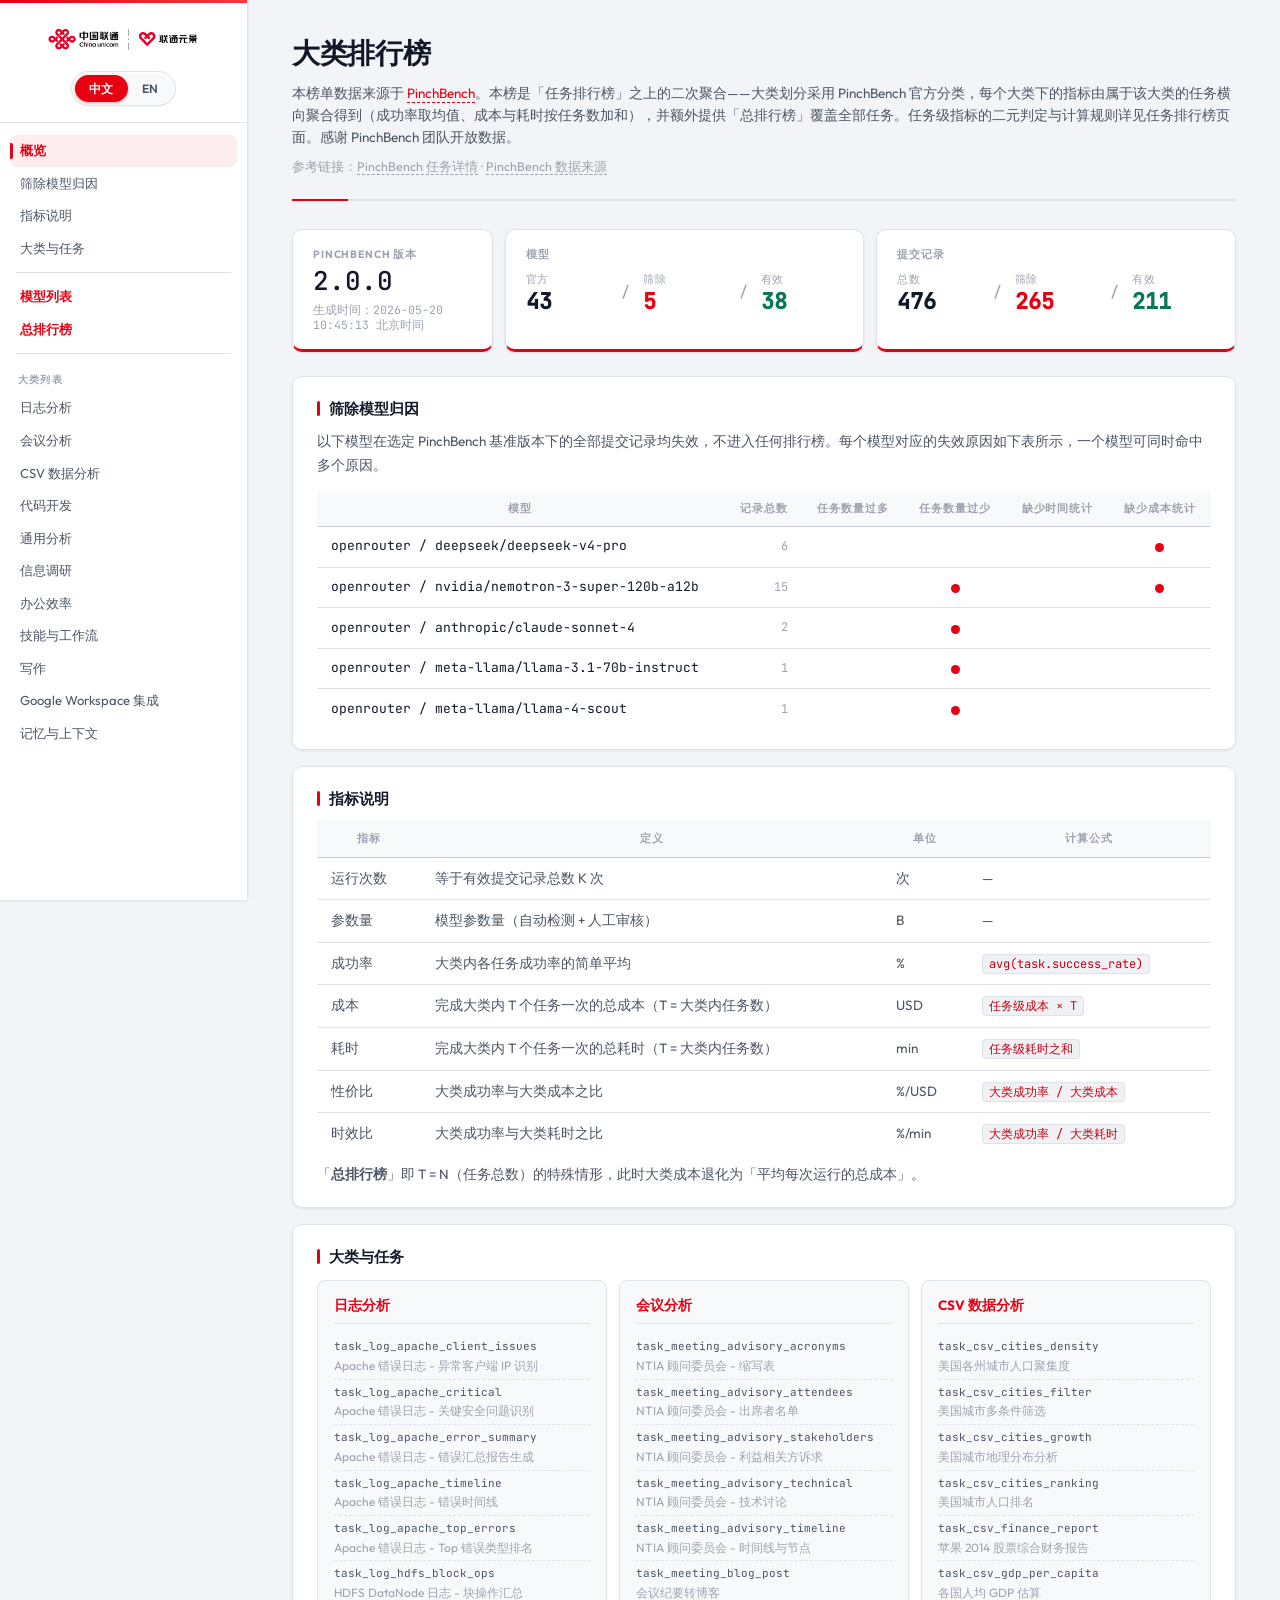
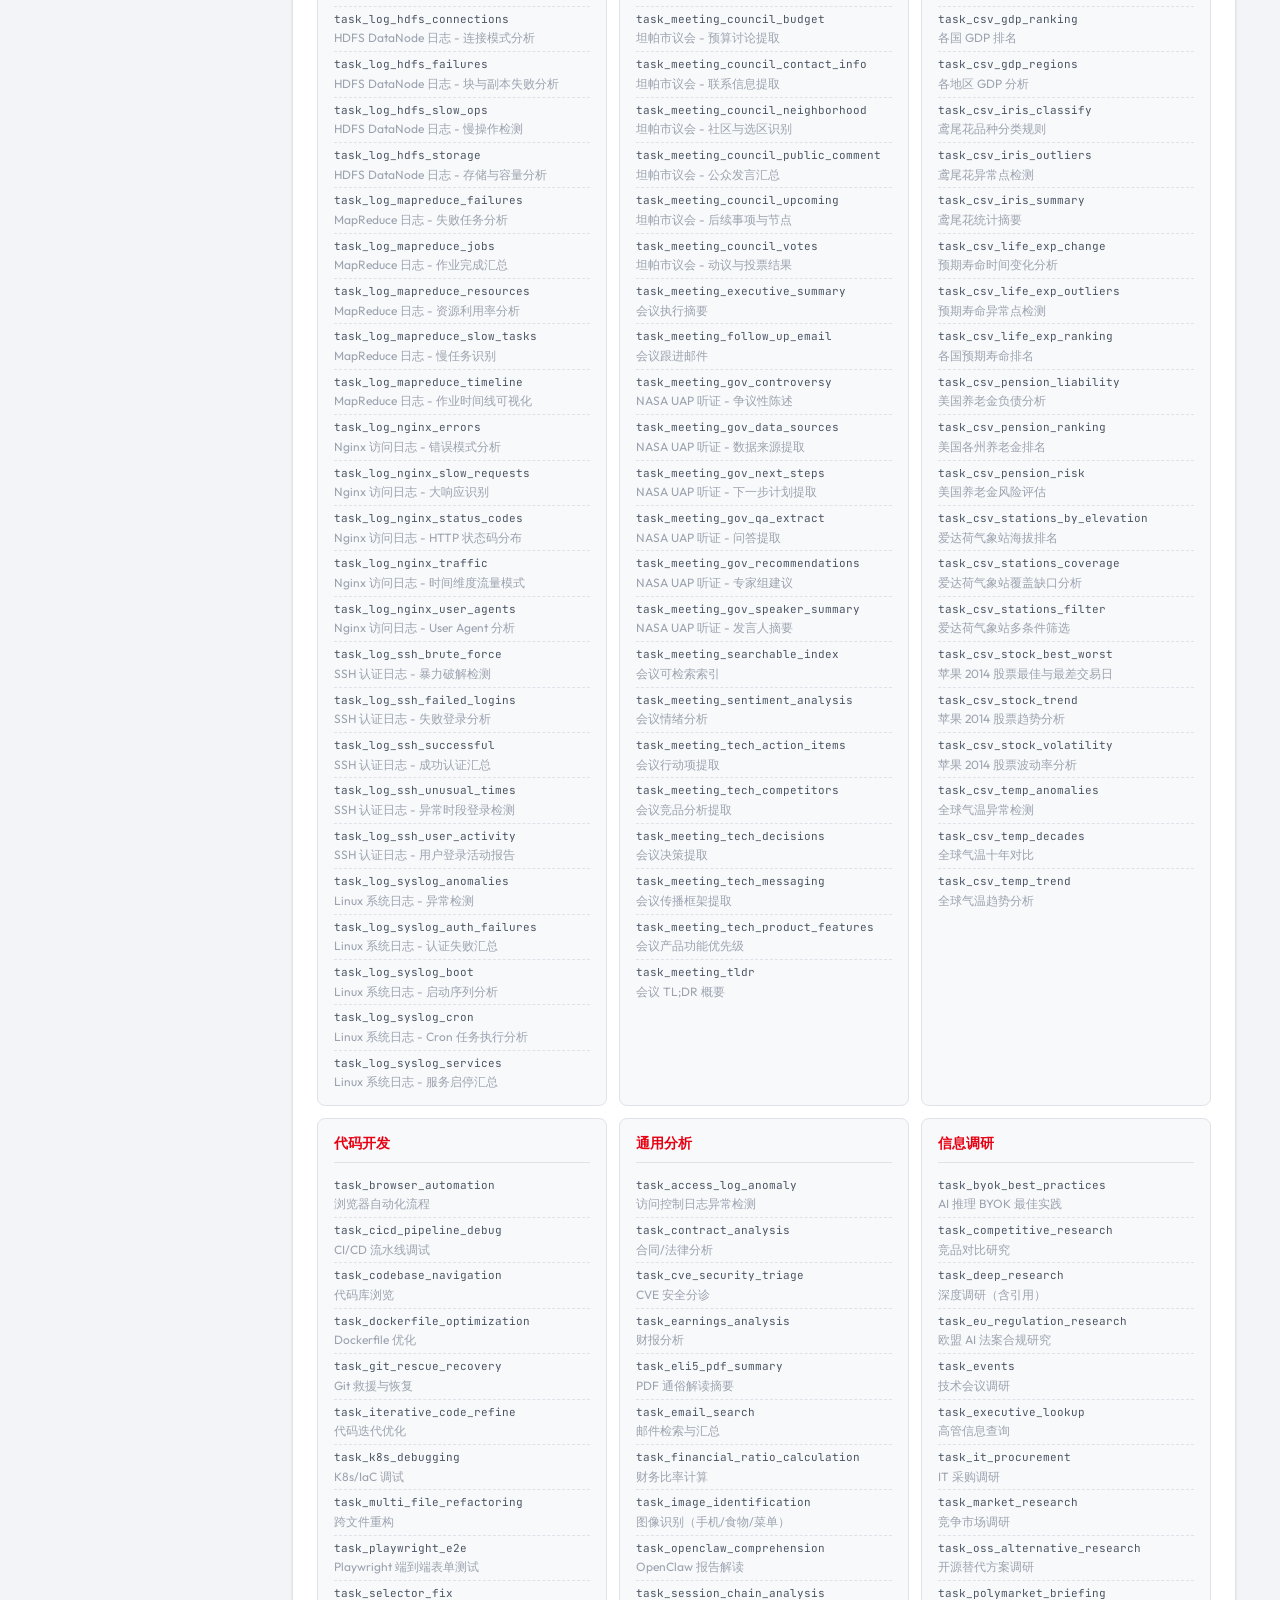
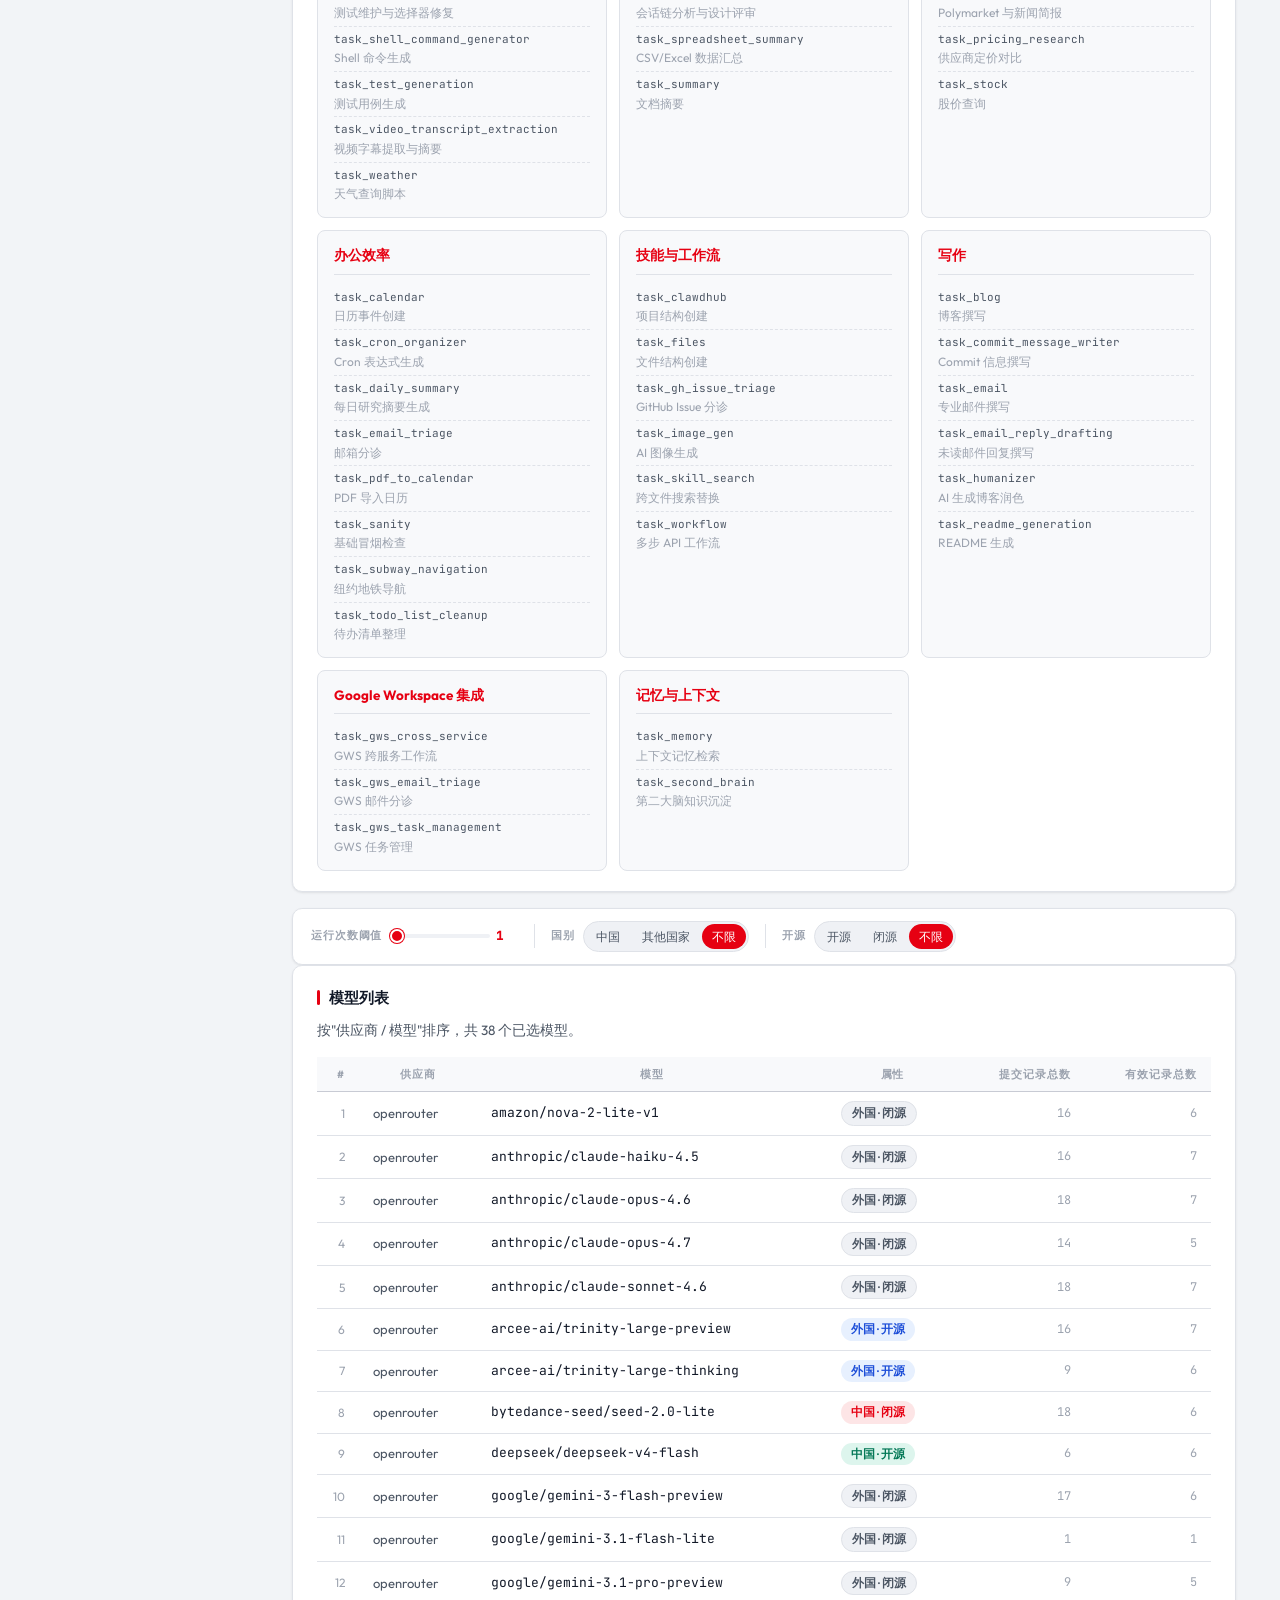
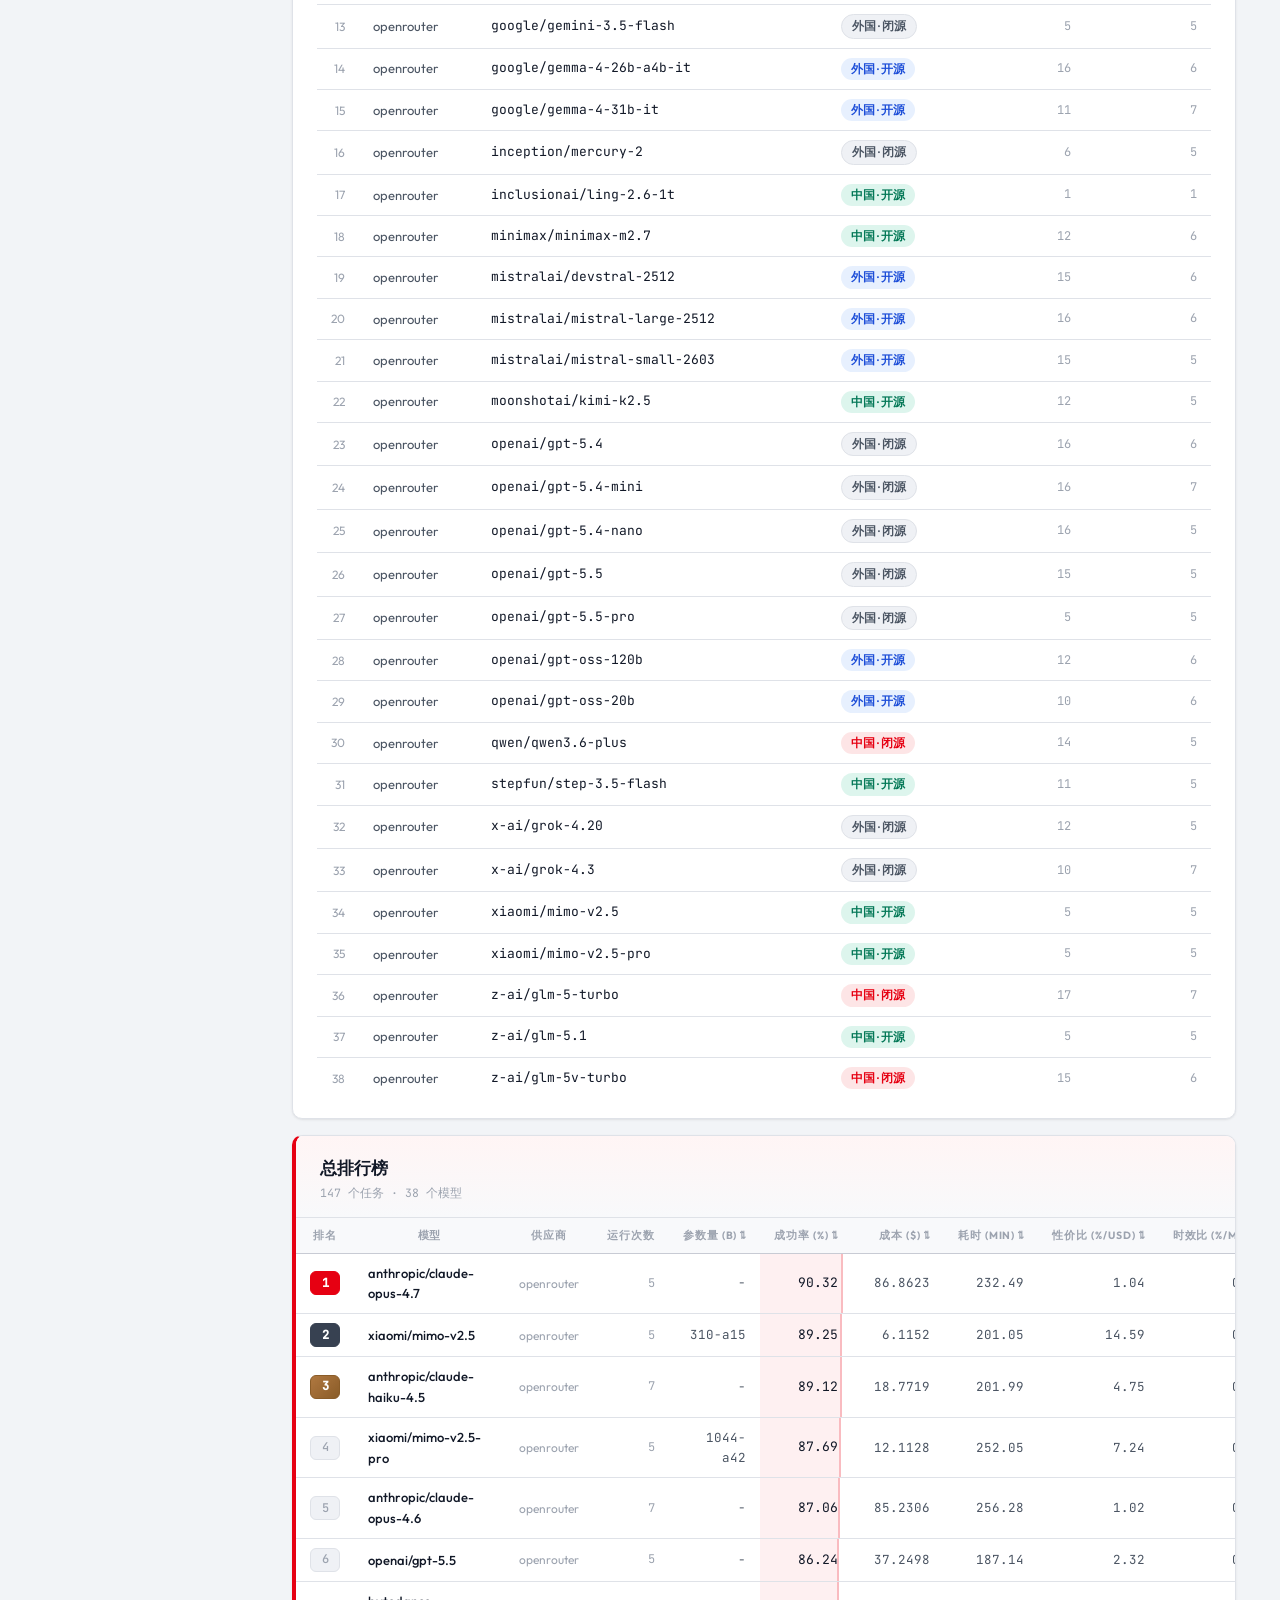
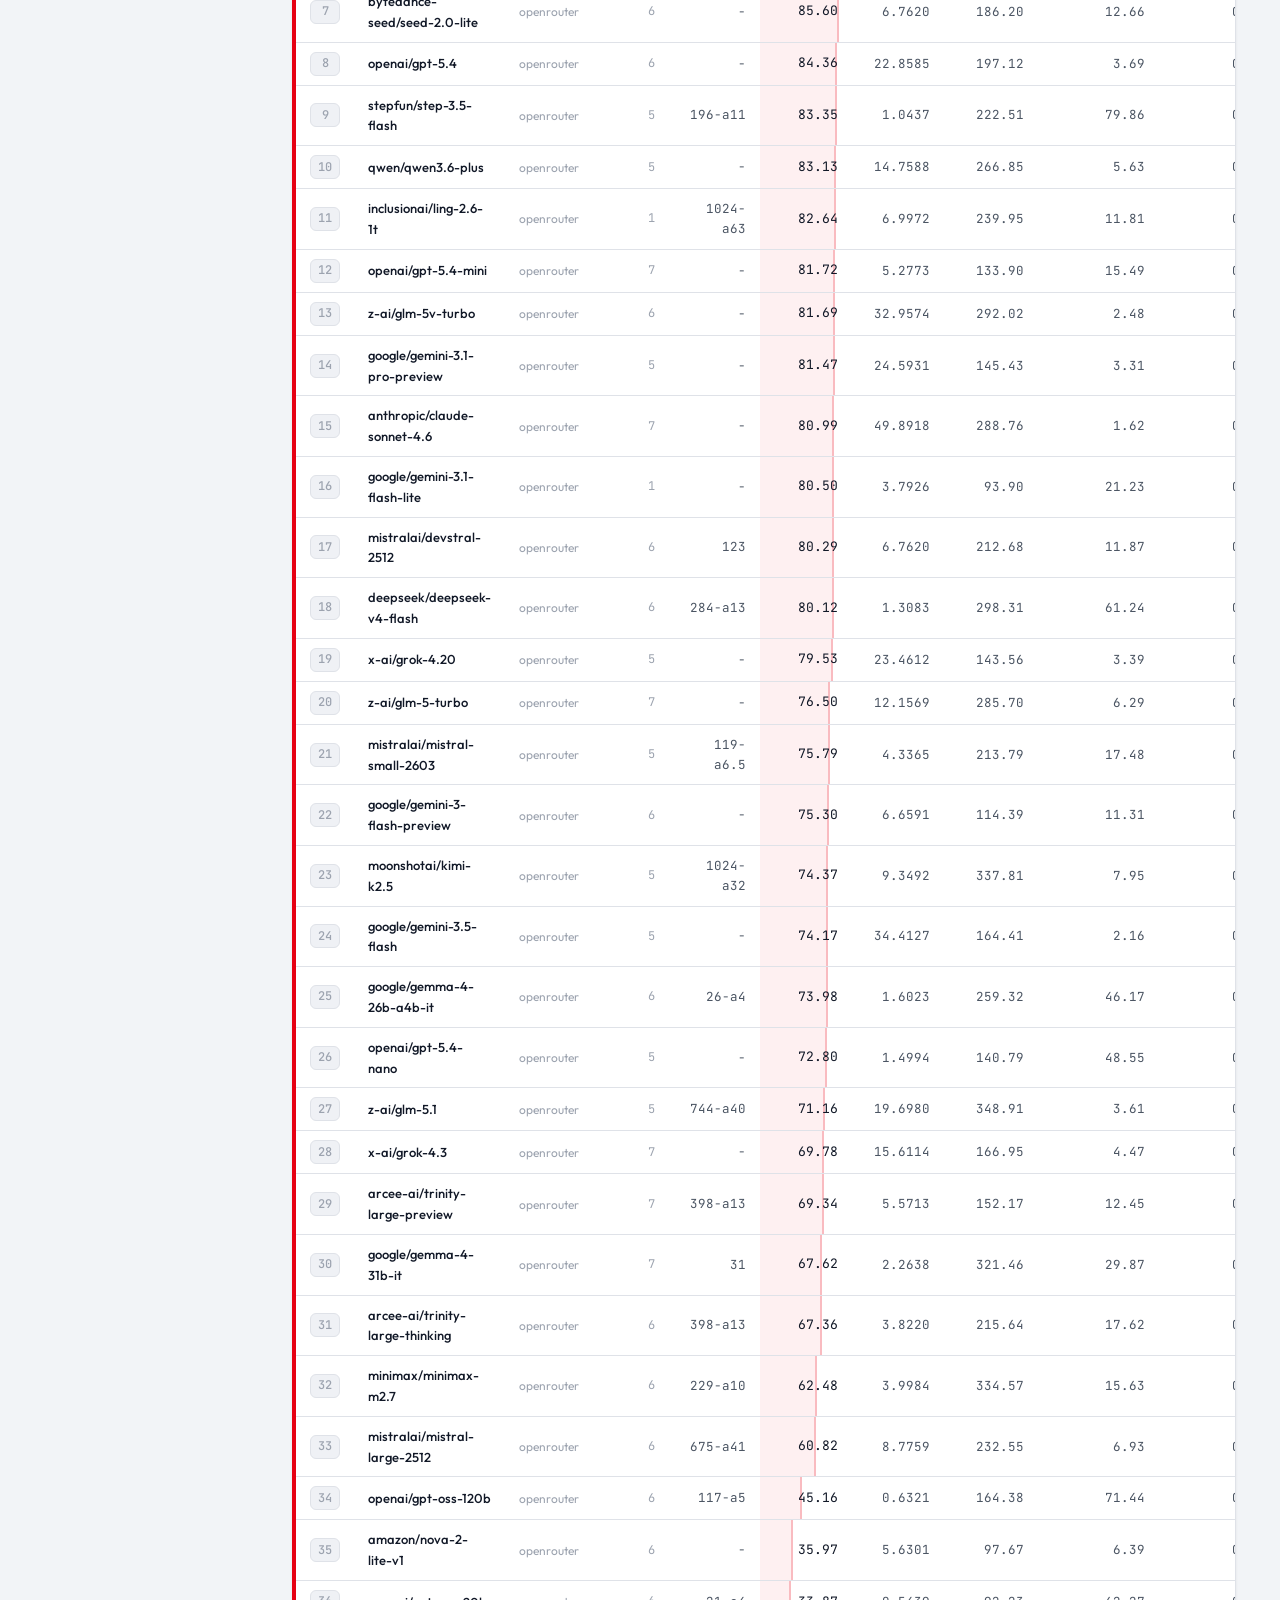
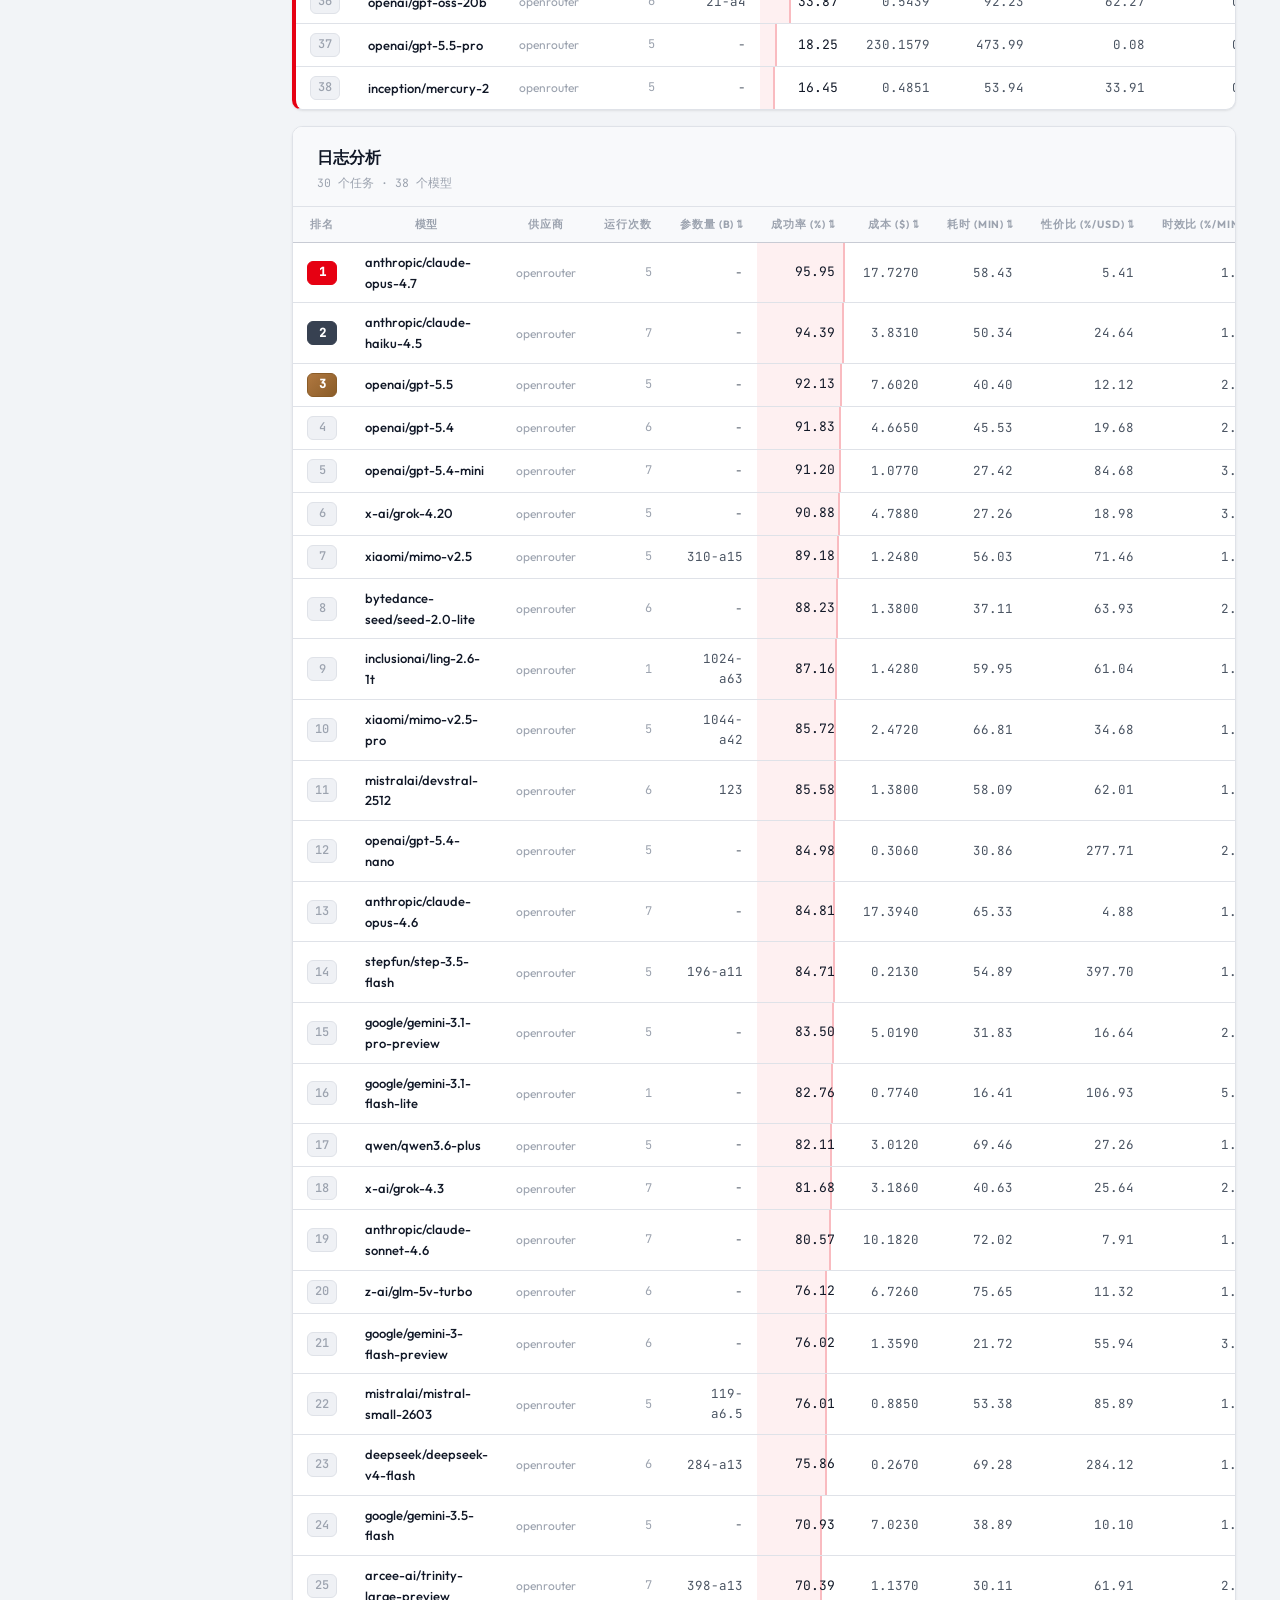
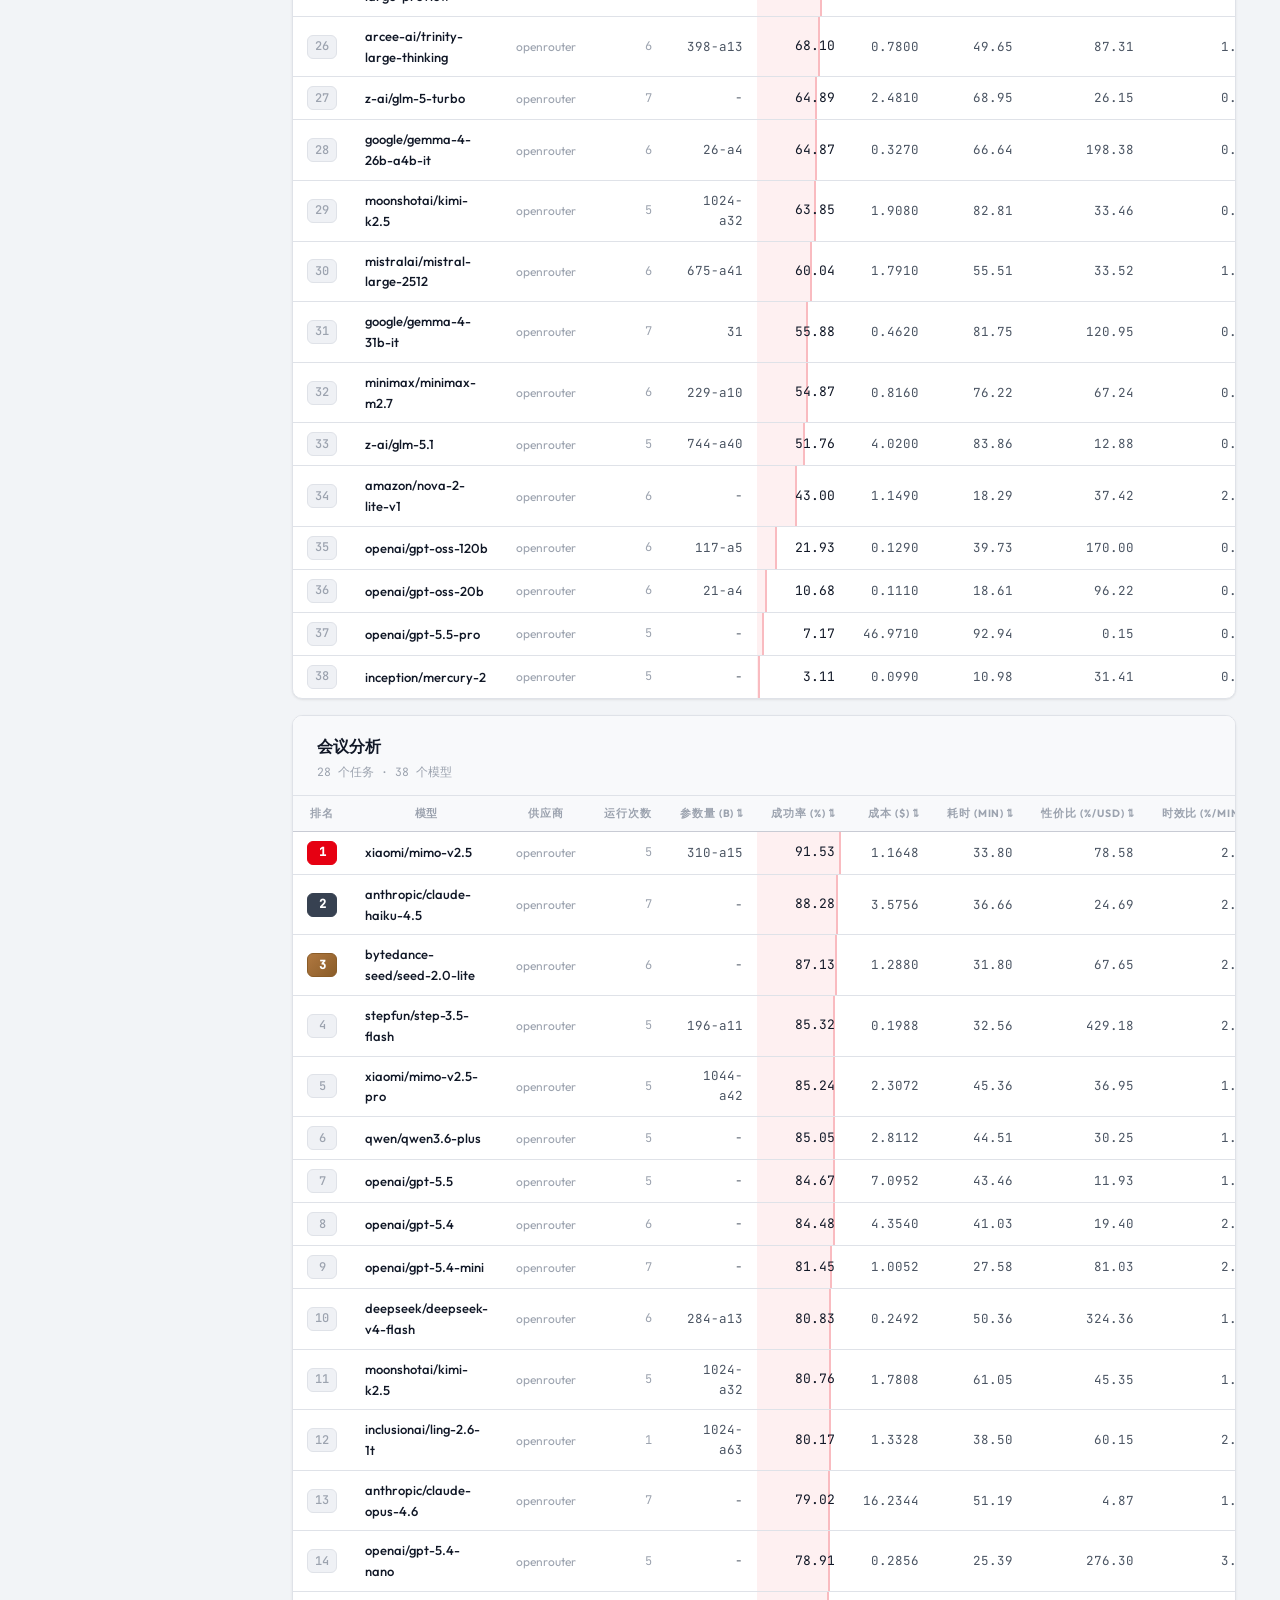
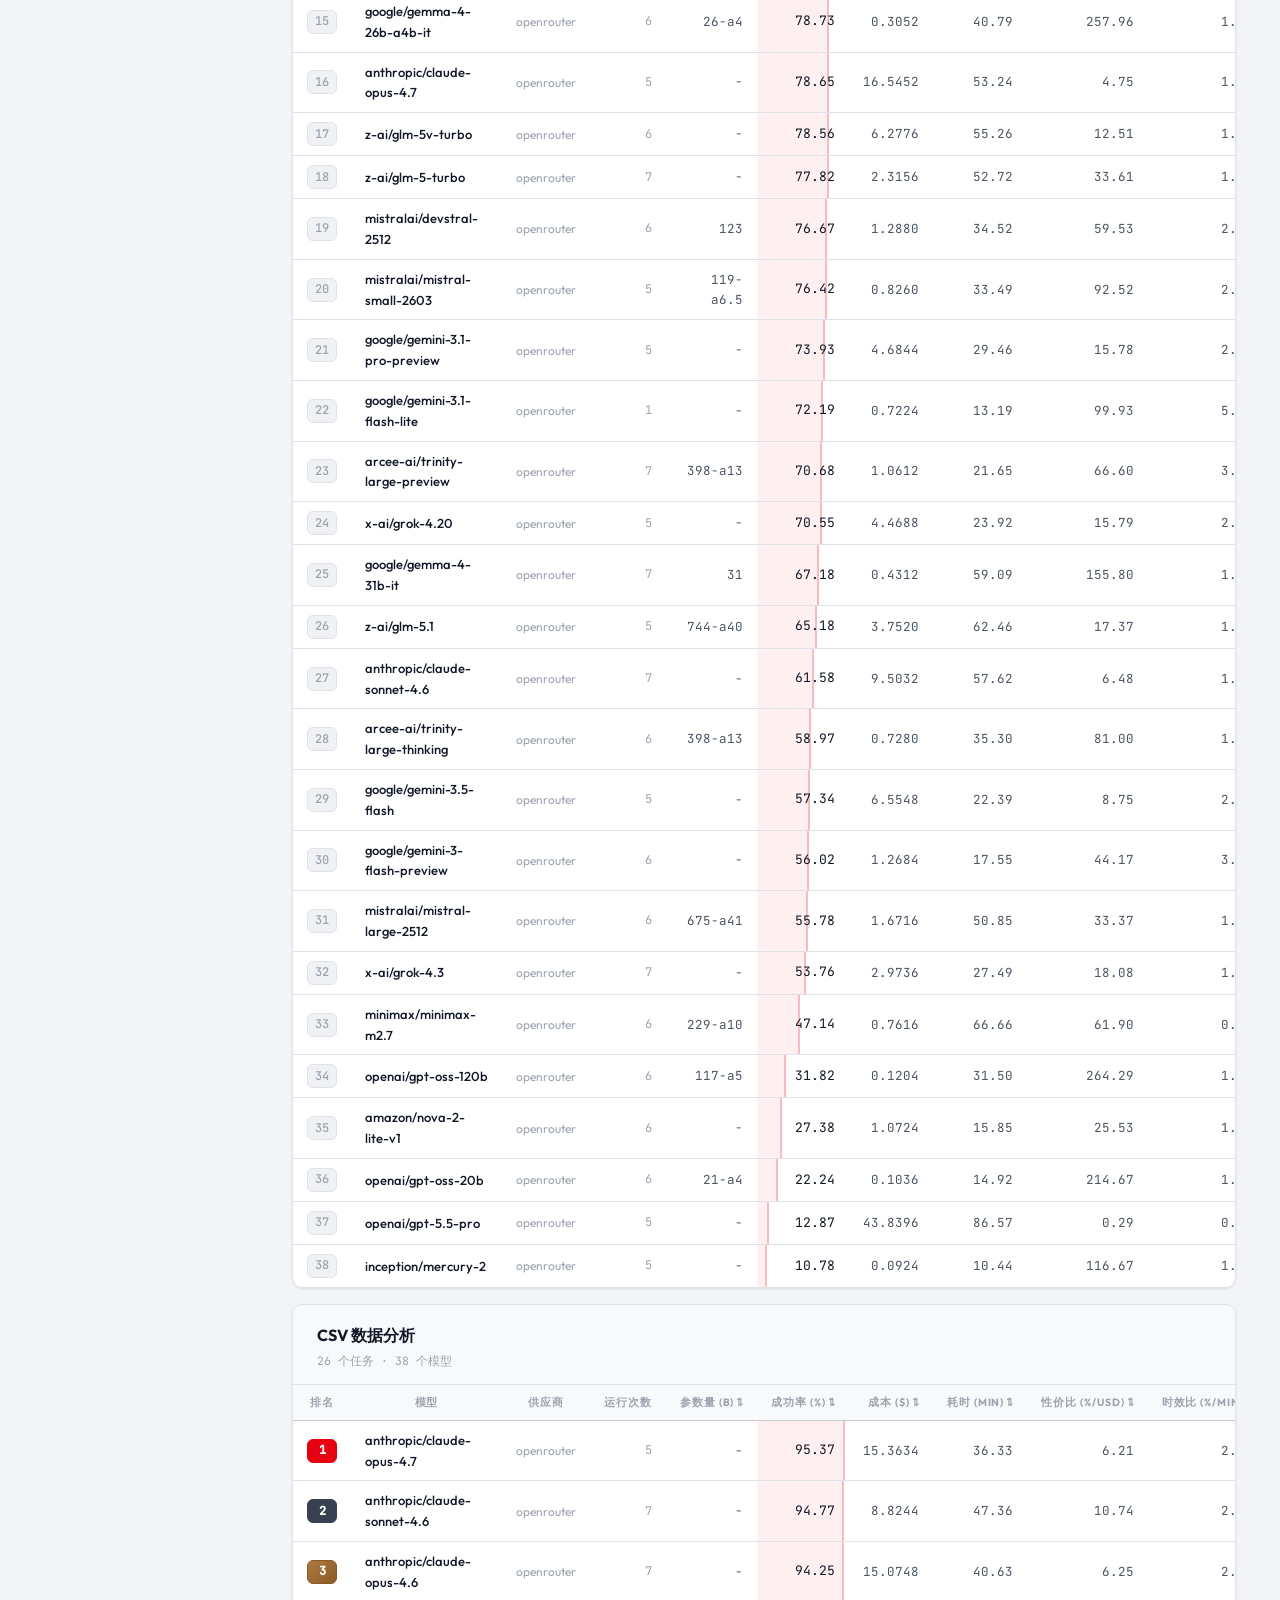
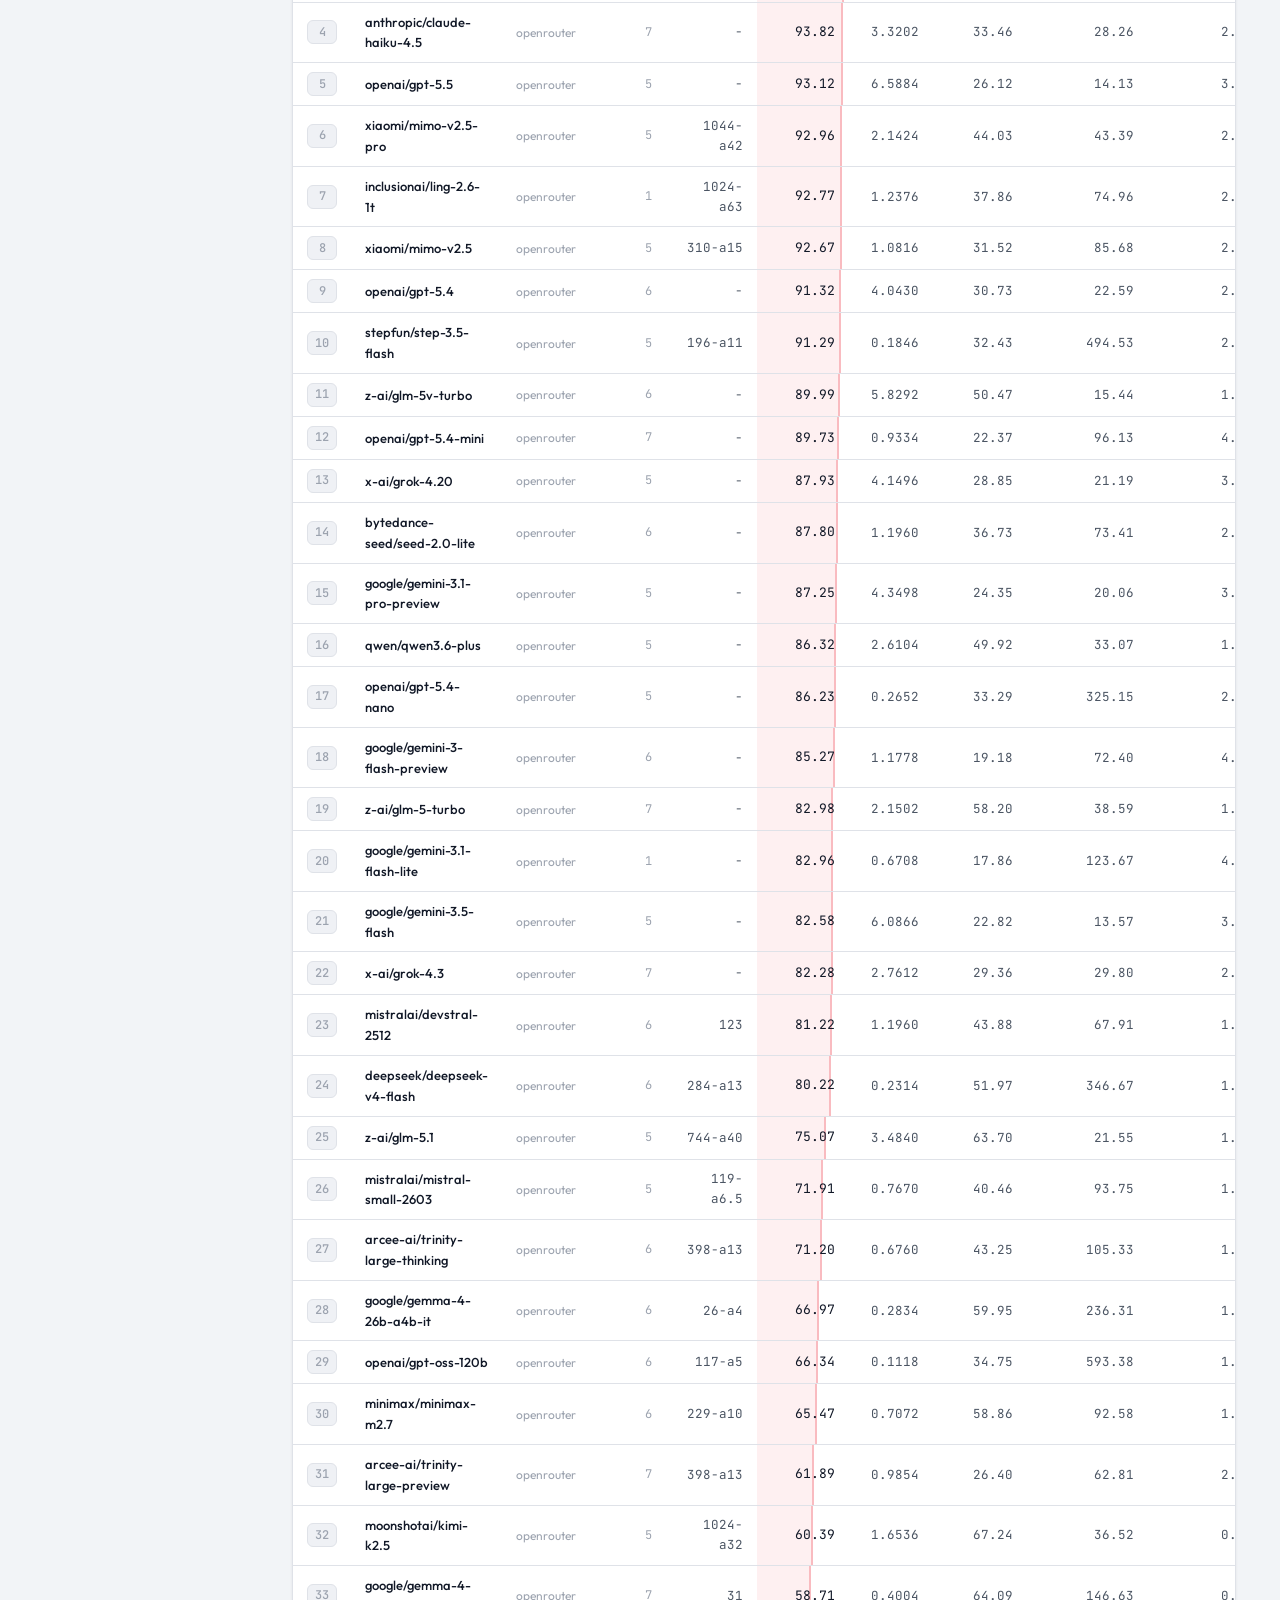
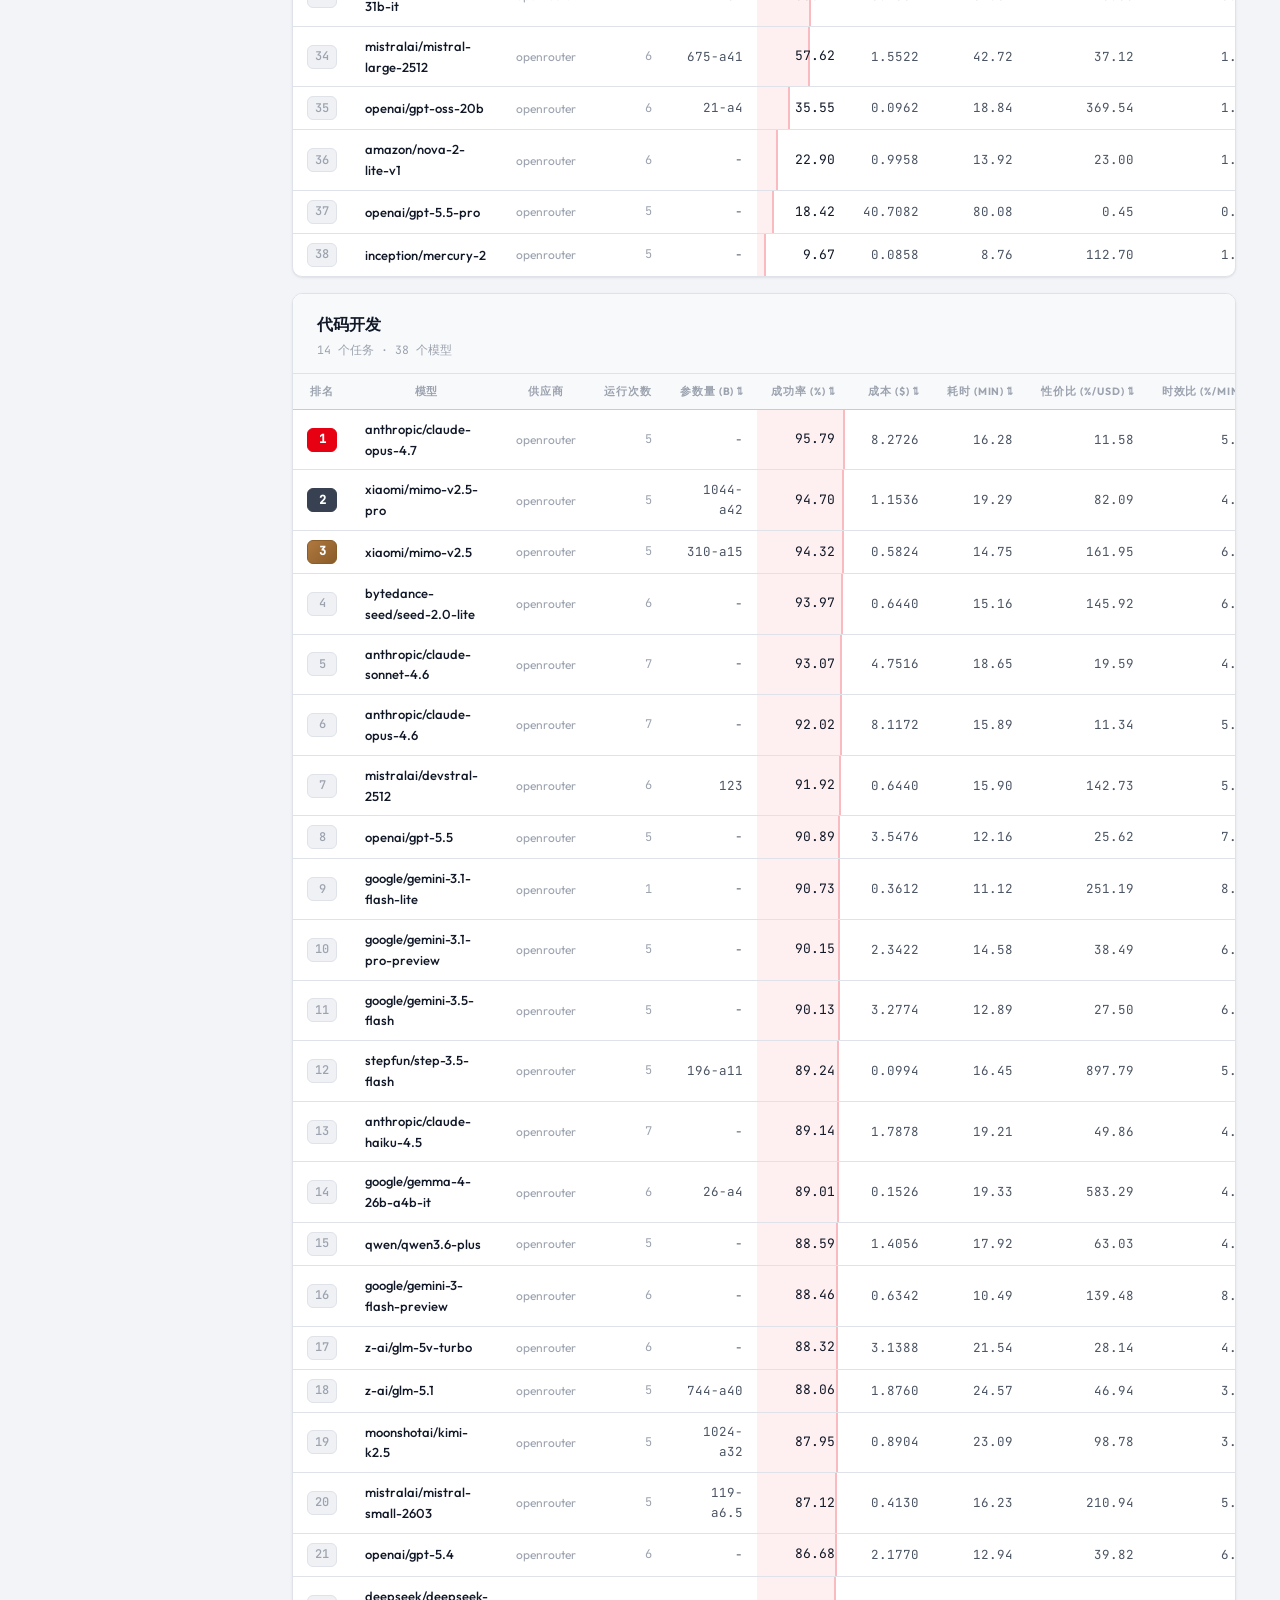
==== pinchbench_data/current-newest2.0.0-20260520/analysis/current_category_rankings/current_selected_category_rankings.html @ 5961687d "Add files via upload" ====
<!DOCTYPE html>
<html lang="zh-CN">
<head>
  <meta charset="utf-8">
  <meta name="viewport" content="width=device-width, initial-scale=1">
  <title>PinchBench-Upgraded 大类排行榜</title>
  <style>
    /* Google Fonts (Outfit + JetBrains Mono) — woff2 内嵌为 base64，零外部依赖 */
/* latin-ext */
@font-face {
  font-family: 'JetBrains Mono';
  font-style: normal;
  font-weight: 400;
  font-display: swap;
  src: url([data-uri]) format('woff2');
  unicode-range: U+0100-02BA, U+02BD-02C5, U+02C7-02CC, U+02CE-02D7, U+02DD-02FF, U+0304, U+0308, U+0329, U+1D00-1DBF, U+1E00-1E9F, U+1EF2-1EFF, U+2020, U+20A0-20AB, U+20AD-20C0, U+2113, U+2C60-2C7F, U+A720-A7FF;
}
/* latin */
@font-face {
  font-family: 'JetBrains Mono';
  font-style: normal;
  font-weight: 400;
  font-display: swap;
  src: url([data-uri]) format('woff2');
  unicode-range: U+0000-00FF, U+0131, U+0152-0153, U+02BB-02BC, U+02C6, U+02DA, U+02DC, U+0304, U+0308, U+0329, U+2000-206F, U+20AC, U+2122, U+2191, U+2193, U+2212, U+2215, U+FEFF, U+FFFD;
}
/* latin-ext */
@font-face {
  font-family: 'JetBrains Mono';
  font-style: normal;
  font-weight: 500;
  font-display: swap;
  src: url([data-uri]) format('woff2');
  unicode-range: U+0100-02BA, U+02BD-02C5, U+02C7-02CC, U+02CE-02D7, U+02DD-02FF, U+0304, U+0308, U+0329, U+1D00-1DBF, U+1E00-1E9F, U+1EF2-1EFF, U+2020, U+20A0-20AB, U+20AD-20C0, U+2113, U+2C60-2C7F, U+A720-A7FF;
}
/* latin */
@font-face {
  font-family: 'JetBrains Mono';
  font-style: normal;
  font-weight: 500;
  font-display: swap;
  src: url([data-uri]) format('woff2');
  unicode-range: U+0000-00FF, U+0131, U+0152-0153, U+02BB-02BC, U+02C6, U+02DA, U+02DC, U+0304, U+0308, U+0329, U+2000-206F, U+20AC, U+2122, U+2191, U+2193, U+2212, U+2215, U+FEFF, U+FFFD;
}
/* latin-ext */
@font-face {
  font-family: 'Outfit';
  font-style: normal;
  font-weight: 400;
  font-display: swap;
  src: url([data-uri]) format('woff2');
  unicode-range: U+0100-02BA, U+02BD-02C5, U+02C7-02CC, U+02CE-02D7, U+02DD-02FF, U+0304, U+0308, U+0329, U+1D00-1DBF, U+1E00-1E9F, U+1EF2-1EFF, U+2020, U+20A0-20AB, U+20AD-20C0, U+2113, U+2C60-2C7F, U+A720-A7FF;
}
/* latin */
@font-face {
  font-family: 'Outfit';
  font-style: normal;
  font-weight: 400;
  font-display: swap;
  src: url([data-uri]) format('woff2');
  unicode-range: U+0000-00FF, U+0131, U+0152-0153, U+02BB-02BC, U+02C6, U+02DA, U+02DC, U+0304, U+0308, U+0329, U+2000-206F, U+20AC, U+2122, U+2191, U+2193, U+2212, U+2215, U+FEFF, U+FFFD;
}
/* latin-ext */
@font-face {
  font-family: 'Outfit';
  font-style: normal;
  font-weight: 500;
  font-display: swap;
  src: url([data-uri]) format('woff2');
  unicode-range: U+0100-02BA, U+02BD-02C5, U+02C7-02CC, U+02CE-02D7, U+02DD-02FF, U+0304, U+0308, U+0329, U+1D00-1DBF, U+1E00-1E9F, U+1EF2-1EFF, U+2020, U+20A0-20AB, U+20AD-20C0, U+2113, U+2C60-2C7F, U+A720-A7FF;
}
/* latin */
@font-face {
  font-family: 'Outfit';
  font-style: normal;
  font-weight: 500;
  font-display: swap;
  src: url([data-uri]) format('woff2');
  unicode-range: U+0000-00FF, U+0131, U+0152-0153, U+02BB-02BC, U+02C6, U+02DA, U+02DC, U+0304, U+0308, U+0329, U+2000-206F, U+20AC, U+2122, U+2191, U+2193, U+2212, U+2215, U+FEFF, U+FFFD;
}
/* latin-ext */
@font-face {
  font-family: 'Outfit';
  font-style: normal;
  font-weight: 600;
  font-display: swap;
  src: url([data-uri]) format('woff2');
  unicode-range: U+0100-02BA, U+02BD-02C5, U+02C7-02CC, U+02CE-02D7, U+02DD-02FF, U+0304, U+0308, U+0329, U+1D00-1DBF, U+1E00-1E9F, U+1EF2-1EFF, U+2020, U+20A0-20AB, U+20AD-20C0, U+2113, U+2C60-2C7F, U+A720-A7FF;
}
/* latin */
@font-face {
  font-family: 'Outfit';
  font-style: normal;
  font-weight: 600;
  font-display: swap;
  src: url([data-uri]) format('woff2');
  unicode-range: U+0000-00FF, U+0131, U+0152-0153, U+02BB-02BC, U+02C6, U+02DA, U+02DC, U+0304, U+0308, U+0329, U+2000-206F, U+20AC, U+2122, U+2191, U+2193, U+2212, U+2215, U+FEFF, U+FFFD;
}
/* latin-ext */
@font-face {
  font-family: 'Outfit';
  font-style: normal;
  font-weight: 700;
  font-display: swap;
  src: url([data-uri]) format('woff2');
  unicode-range: U+0100-02BA, U+02BD-02C5, U+02C7-02CC, U+02CE-02D7, U+02DD-02FF, U+0304, U+0308, U+0329, U+1D00-1DBF, U+1E00-1E9F, U+1EF2-1EFF, U+2020, U+20A0-20AB, U+20AD-20C0, U+2113, U+2C60-2C7F, U+A720-A7FF;
}
/* latin */
@font-face {
  font-family: 'Outfit';
  font-style: normal;
  font-weight: 700;
  font-display: swap;
  src: url([data-uri]) format('woff2');
  unicode-range: U+0000-00FF, U+0131, U+0152-0153, U+02BB-02BC, U+02C6, U+02DA, U+02DC, U+0304, U+0308, U+0329, U+2000-206F, U+20AC, U+2122, U+2191, U+2193, U+2212, U+2215, U+FEFF, U+FFFD;
}  </style>
  <style>
    /* ── Tokens ─────────────────────────────────────────── */
    :root {
      --red:        #E60012;
      --red-hover:  #C8000F;
      --red-light:  rgba(230,0,18,.07);
      --red-border: rgba(230,0,18,.18);

      --bg:         #F2F4F7;
      --surface:    #FFFFFF;
      --surface-2:  #F8F9FB;
      --surface-3:  #EFF1F5;

      --border:     #DFE2E8;
      --border-hi:  #C8CBD4;

      --text-1:     #111827;
      --text-2:     #4B5563;
      --text-3:     #9CA3AF;

      --shadow-sm:  0 1px 3px rgba(0,0,0,.06), 0 1px 2px rgba(0,0,0,.04);
      --shadow-md:  0 4px 12px rgba(0,0,0,.07), 0 2px 4px rgba(0,0,0,.04);

      --font-ui:    'Outfit', "PingFang SC", "Microsoft YaHei", "Noto Sans SC", sans-serif;
      --font-data:  'JetBrains Mono', "Courier New", monospace;

      --sidebar-w:  248px;
      --r:          10px;
    }

    /* ── Reset ──────────────────────────────────────────── */
    *, *::before, *::after { box-sizing: border-box; margin: 0; padding: 0; }
    html { scroll-behavior: smooth; }
    body {
      font-family: var(--font-ui);
      background: var(--bg);
      color: var(--text-1);
      line-height: 1.6;
      min-height: 100vh;
    }
    a { color: var(--red); text-decoration: none; }
    a:hover { text-decoration: underline; }

    /* ── Scrollbar ──────────────────────────────────────── */
    ::-webkit-scrollbar { width: 5px; height: 5px; }
    ::-webkit-scrollbar-track { background: var(--surface-3); }
    ::-webkit-scrollbar-thumb { background: var(--border-hi); border-radius: 3px; }

    /* ── Sidebar ────────────────────────────────────────── */
    #sidebar {
      position: fixed;
      left: 0; top: 0;
      width: var(--sidebar-w);
      height: 100vh;
      overflow-y: auto;
      background: var(--surface);
      border-right: 1px solid var(--border);
      box-shadow: var(--shadow-sm);
      display: flex;
      flex-direction: column;
      z-index: 100;
    }
    /* 顶部红色条 */
    #sidebar::before {
      content: '';
      position: sticky;
      top: 0;
      display: block;
      height: 3px;
      background: linear-gradient(90deg, var(--red), #FF3344);
      flex-shrink: 0;
    }
    .sidebar-header {
      padding: 18px 20px 14px;
      border-bottom: 1px solid var(--border);
      flex-shrink: 0;
    }
    .sidebar-logo {
      width: 100%;
      max-width: 190px;
      height: auto;
      display: block;
    }
    .top-brand {
      display: flex;
      flex-direction: column;
      align-items: center;
      gap: 12px;
      padding: 18px 16px 16px;
      border-bottom: 1px solid var(--border);
      flex-shrink: 0;
    }
    .top-brand-logo {
      max-width: 160px;
      max-height: 38px;
      width: auto;
      height: auto;
      display: block;
    }
    .top-brand-text {
      font-weight: 700;
      font-size: 16px;
      color: var(--red);
    }
    .sidebar-subtitle {
      margin-top: 8px;
      font-size: 11px;
      font-weight: 600;
      color: var(--text-3);
      letter-spacing: .1em;
      text-transform: uppercase;
    }
    .sidebar-nav { padding: 12px 10px 24px; flex: 1; }
    .sidebar-group-label {
      font-size: 10px;
      font-weight: 700;
      color: var(--text-3);
      text-transform: uppercase;
      letter-spacing: .12em;
      padding: 10px 8px 4px;
    }
    .sidebar-list { display: flex; flex-direction: column; gap: 1px; }
    .sidebar-link {
      display: block;
      padding: 7px 10px;
      border-radius: 7px;
      color: var(--text-2);
      font-size: 13px;
      line-height: 1.35;
      transition: background .12s, color .12s;
      position: relative;
    }
    .sidebar-link:hover { background: var(--surface-3); color: var(--text-1); text-decoration: none; }
    .sidebar-link.active {
      background: var(--red-light);
      color: var(--red);
      font-weight: 600;
    }
    .sidebar-link.active::before {
      content: '';
      position: absolute;
      left: 0; top: 50%;
      transform: translateY(-50%);
      width: 3px; height: 16px;
      background: var(--red);
      border-radius: 0 2px 2px 0;
    }
    .sidebar-divider { height: 1px; background: var(--border); margin: 8px 6px; }
    .sidebar-task-list .sidebar-link { font-size: 11.5px; }

    /* ── Main ───────────────────────────────────────────── */
    main {
      margin-left: var(--sidebar-w);
      padding: 36px 44px 64px;
      animation: pg-in .4s ease both;
    }
    @keyframes pg-in {
      from { opacity: 0; transform: translateY(12px); }
      to   { opacity: 1; transform: translateY(0); }
    }
    section[id] { scroll-margin-top: 24px; }

    /* ── Page Header ────────────────────────────────────── */
    .page-header {
      margin-bottom: 28px;
      padding-bottom: 22px;
      border-bottom: 2px solid var(--border);
      position: relative;
    }
    .page-header::after {
      content: '';
      position: absolute;
      bottom: -2px; left: 0;
      width: 56px; height: 2px;
      background: var(--red);
    }
    .page-title {
      font-size: 28px;
      font-weight: 700;
      color: var(--text-1);
      letter-spacing: -.01em;
      line-height: 1.2;
    }
    .page-meta {
      margin-top: 8px;
      font-size: 12px;
      color: var(--text-3);
      font-family: var(--font-data);
    }
    .page-intro {
      margin-top: 12px;
      font-size: 13.5px;
      color: var(--text-2);
      line-height: 1.65;
    }
    .page-intro a {
      color: var(--red);
      text-decoration: none;
      border-bottom: 1px dashed var(--red);
    }
    .page-intro a:hover { border-bottom-style: solid; }
    .page-intro strong { color: var(--text-1); font-weight: 600; }
    .page-intro-refs {
      margin-top: 8px;
      font-size: 12.5px;
      color: var(--text-3);
    }
    .page-intro-refs a {
      color: inherit;
      border-bottom-color: var(--text-3);
    }
    .page-intro-refs a:hover {
      color: var(--red);
      border-bottom-color: var(--red);
    }

    /* ── Stats Row ──────────────────────────────────────── */
    .stats-row { display: flex; gap: 12px; flex-wrap: wrap; margin-bottom: 24px; }
    .stat-card {
      background: var(--surface);
      border: 1px solid var(--border);
      border-radius: var(--r);
      border-bottom: 3px solid var(--red);
      padding: 16px 20px;
      flex: 1;
      min-width: 108px;
      box-shadow: var(--shadow-sm);
      transition: box-shadow .18s, transform .18s;
    }
    .stat-card:hover { box-shadow: var(--shadow-md); transform: translateY(-1px); }
    .stat-label {
      font-size: 10.5px;
      font-weight: 700;
      color: var(--text-3);
      text-transform: uppercase;
      letter-spacing: .08em;
    }
    .stat-value {
      font-family: var(--font-data);
      font-size: 26px;
      font-weight: 500;
      color: var(--text-1);
      margin-top: 5px;
      line-height: 1;
    }
    .stat-meta {
      margin-top: 8px;
      font-size: 11.5px;
      color: var(--text-3);
      font-family: var(--font-data);
      line-height: 1.35;
    }
    /* 多子项 stat 卡片（如「模型」、「提交记录」三段式）*/
    .stat-card-multi { flex: 2; min-width: 280px; }
    .stat-card-multi .stat-row {
      display: flex; gap: 18px; margin-top: 8px; align-items: flex-end;
    }
    .stat-sub { flex: 1; min-width: 0; }
    .stat-sub-label {
      font-size: 11px;
      color: var(--text-3);
      letter-spacing: .04em;
      margin-bottom: 3px;
    }
    .stat-sub-value {
      font-family: var(--font-data);
      font-size: 22px;
      font-weight: 600;
      line-height: 1;
      color: var(--text-1);
    }
    .stat-sub.is-filtered .stat-sub-value { color: var(--red); }
    .stat-sub.is-valid    .stat-sub-value { color: #047857; }
    .stat-sub-divider {
      color: var(--text-3);
      font-size: 18px;
      align-self: center;
      margin: 0 -4px;
    }

    /* ── Panel ──────────────────────────────────────────── */
    .panel {
      background: var(--surface);
      border: 1px solid var(--border);
      border-radius: var(--r);
      padding: 20px 24px;
      margin-bottom: 16px;
      box-shadow: var(--shadow-sm);
    }
    .panel-title {
      font-size: 14.5px;
      font-weight: 700;
      color: var(--text-1);
      margin-bottom: 10px;
      display: flex;
      align-items: center;
      gap: 9px;
    }
    .panel-title::before {
      content: '';
      width: 3px; height: 15px;
      background: var(--red);
      border-radius: 2px;
      flex-shrink: 0;
    }
    .panel-body {
      font-size: 13.5px;
      color: var(--text-2);
      line-height: 1.75;
    }
    .panel-body code {
      font-family: var(--font-data);
      font-size: 12px;
      background: var(--surface-3);
      color: var(--red-hover);
      padding: 1px 6px;
      border-radius: 4px;
      border: 1px solid var(--border);
    }

    /* ── Section Card ───────────────────────────────────── */
    .section-card {
      background: var(--surface);
      border: 1px solid var(--border);
      border-radius: var(--r);
      margin-top: 16px;
      box-shadow: var(--shadow-sm);
      overflow: hidden;
    }
    .section-card-header {
      padding: 18px 24px 14px;
      border-bottom: 1px solid var(--border);
      background: var(--surface-2);
    }
    .section-card-title { font-size: 16px; font-weight: 700; color: var(--text-1); }
    .section-card-meta {
      font-size: 11.5px;
      color: var(--text-3);
      margin-top: 3px;
      font-family: var(--font-data);
    }
    /* 总排行榜：左侧加品牌红条 + 头部稍醒目背景，与各大类视觉上区分 */
    .overall-section { border-left: 4px solid var(--red); }
    .overall-section .section-card-header { background: linear-gradient(180deg, #FFF5F5 0%, var(--surface-2) 100%); }
    .overall-section .section-card-title { font-size: 17px; }
    /* 侧边栏「总排行榜」高亮——仅字体红 + 加粗，与 hover/active 态区分 */
    .sidebar-link.sidebar-link-overall { color: var(--red); font-weight: 700; }
    .sidebar-link.sidebar-link-overall:hover { color: var(--red); }
    /* 打勾单元格：居中显示 ✓，未勾的格子保持空白 */
    .check-cell { text-align: center; font-weight: 600; color: var(--text-1); }
    .check-cell.on::before {
      content: '';
      display: inline-block;
      width: 9px; height: 9px;
      border-radius: 50%;
      background: var(--red);
      vertical-align: middle;
    }

    /* ── Bilingual content ──────────────────────────────── */
    [data-lang="en"] { display: none; }
    body.lang-en [data-lang="zh"] { display: none; }
    body.lang-en [data-lang="en"] { display: revert; }

    /* ── Table ──────────────────────────────────────────── */
    .table-wrap { overflow-x: auto; }
    table { width: 100%; border-collapse: collapse; font-size: 13.5px; }
    thead th {
      position: sticky; top: 0; z-index: 2;
      background: var(--surface-2);
      font-size: 10.5px;
      font-weight: 700;
      color: var(--text-3);
      text-transform: uppercase;
      letter-spacing: .09em;
      padding: 9px 14px;
      border-bottom: 1px solid var(--border-hi);
      white-space: nowrap;
    }
    tbody tr { border-bottom: 1px solid var(--border); transition: background .1s; }
    tbody tr:last-child { border-bottom: none; }
    tbody tr:hover { background: #FFF5F5; }
    td { padding: 9px 14px; vertical-align: middle; }
    td.mono     { font-family: var(--font-data); font-size: 12.5px; text-align: right; color: var(--text-2); }
    td.mono-dim { font-family: var(--font-data); font-size: 12px;   text-align: right; color: var(--text-3); }

    /* ── Rank Badge ─────────────────────────────────────── */
    .rank-badge {
      display: inline-flex;
      align-items: center;
      justify-content: center;
      min-width: 30px; height: 24px;
      padding: 0 7px;
      border-radius: 6px;
      font-family: var(--font-data);
      font-size: 12px;
      font-weight: 500;
      background: var(--surface-3);
      color: var(--text-3);
      border: 1px solid var(--border);
    }
    .rank-1 { background: var(--red); color: #fff; border-color: var(--red); font-weight: 700; }
    .rank-2 { background: #374151; color: #fff; border-color: #374151; font-weight: 700; }
    .rank-3 { background: linear-gradient(135deg,#b07840,#8a5c28); color: #fff; border-color: #8a5c28; font-weight: 700; }

    /* ── Success Bar ────────────────────────────────────── */
    td.success-cell {
      position: relative;
      font-family: var(--font-data);
      font-size: 13px;
      text-align: right;
    }
    .bar-fill {
      position: absolute;
      left: 0; top: 0;
      height: 100%;
      background: rgba(230,0,18,.06);
      border-right: 2px solid rgba(230,0,18,.22);
      pointer-events: none;
    }
    .bar-val { position: relative; z-index: 1; }

    /* ── Sortable ───────────────────────────────────────── */
    th.sortable { cursor: pointer; user-select: none; }
    th.sortable:hover { background: var(--surface-3); color: var(--text-2); }
    th.sortable.sort-asc,
    th.sortable.sort-desc {
      background: var(--red-light);
      color: var(--red);
    }

    /* ── Tags（四种独立属性标签）───────────────────── */
    .tag { display: inline-flex; align-items: center; padding: 2px 10px; border-radius: 20px; font-size: 11.5px; font-weight: 600; white-space: nowrap; }
    /* 中国 · 开源：绿（双优属性，最醒目）*/
    .tag-china-open    { background: rgba(16,185,129,.14); color: #047857; }
    /* 中国 · 闭源：红（联通品牌色系，国产标志）*/
    .tag-china-closed  { background: rgba(230,0,18,.10);   color: var(--red); }
    /* 外国 · 开源：蓝 */
    .tag-other-open    { background: rgba(59,130,246,.12); color: #1D4ED8; }
    /* 外国 · 闭源：灰 */
    .tag-other-closed  { background: var(--surface-3);     color: var(--text-2); border: 1px solid var(--border); }

    /* ── Chip List ──────────────────────────────────────── */
    .chip-list { display: flex; flex-wrap: wrap; gap: 8px; margin-top: 10px; }
    .chip {
      font-size: 11.5px;
      font-family: var(--font-data);
      padding: 4px 11px;
      background: var(--surface-3);
      border: 1px solid var(--border);
      border-radius: 20px;
      color: var(--text-2);
    }

    /* ── Filter Bar（嵌在 section 之间，独立组件样式）──── */
    #filter-bar {
      background: var(--surface);
      border: 1px solid var(--border);
      border-radius: var(--r);
      box-shadow: var(--shadow-sm);
      padding: 12px 18px;
      margin-top: 16px;
      display: flex;
      flex-wrap: wrap;
      align-items: center;
      gap: 16px;
    }
    .filter-group {
      display: flex;
      align-items: center;
      gap: 8px;
      flex-wrap: wrap;
    }
    .filter-label {
      font-size: 11px;
      font-weight: 700;
      color: var(--text-3);
      text-transform: uppercase;
      letter-spacing: .08em;
      white-space: nowrap;
    }
    .filter-slider-wrap {
      display: flex;
      align-items: center;
      gap: 6px;
    }
    .filter-slider {
      -webkit-appearance: none;
      appearance: none;
      width: 100px;
      height: 4px;
      background: var(--surface-3);
      border-radius: 2px;
      outline: none;
      cursor: pointer;
    }
    .filter-slider::-webkit-slider-thumb {
      -webkit-appearance: none;
      appearance: none;
      width: 14px; height: 14px;
      border-radius: 50%;
      background: var(--red);
      cursor: pointer;
      border: 2px solid white;
      box-shadow: 0 0 0 1px var(--red);
    }
    .filter-slider::-moz-range-thumb {
      width: 14px; height: 14px;
      border-radius: 50%;
      background: var(--red);
      cursor: pointer;
      border: 2px solid white;
      box-shadow: 0 0 0 1px var(--red);
    }
    .slider-val {
      font-family: var(--font-data);
      font-size: 12px;
      font-weight: 600;
      color: var(--red);
      min-width: 22px;
    }
    .radio-group {
      display: flex;
      gap: 2px;
      background: var(--surface-3);
      border: 1px solid var(--border);
      border-radius: 20px;
      padding: 2px;
    }
    .radio-group label {
      display: inline-flex;
      align-items: center;
      padding: 3px 10px;
      border-radius: 16px;
      font-size: 12px;
      font-weight: 500;
      color: var(--text-2);
      cursor: pointer;
      transition: background .12s, color .12s;
      white-space: nowrap;
    }
    .radio-group input[type=radio] { display: none; }
    .radio-group input[type=radio]:checked + label {
      background: var(--red);
      color: white;
    }
    .filter-divider {
      width: 1px;
      height: 24px;
      background: var(--border);
    }
    .lang-toggle {
      display: inline-flex;
      gap: 0;
      background: var(--surface-2);
      border: 1px solid var(--border);
      border-radius: 999px;
      padding: 3px;
      box-shadow: 0 1px 2px rgba(0,0,0,.04), inset 0 1px 0 rgba(255,255,255,.6);
    }
    .lang-toggle input[type=radio] { display: none; }
    .lang-toggle label {
      display: inline-flex;
      align-items: center;
      justify-content: center;
      padding: 4px 14px;
      min-width: 36px;
      border-radius: 999px;
      font-size: 12px;
      font-weight: 600;
      letter-spacing: .02em;
      color: var(--text-2);
      cursor: pointer;
      transition: background .15s, color .15s, box-shadow .15s;
    }
    .lang-toggle label:hover { color: var(--text-1); }
    .lang-toggle input[type=radio]:checked + label {
      background: var(--red);
      color: white;
      box-shadow: 0 1px 3px rgba(229, 30, 35, .35);
    }

    /* ── Responsive ─────────────────────────────────────── */
    @media (max-width: 960px) {
      #sidebar {
        position: static; width: 100%; height: auto;
        border-right: none; border-bottom: 1px solid var(--border);
      }
      .sidebar-nav { display: flex; flex-wrap: wrap; padding: 10px; }
      .sidebar-list { flex-direction: row; flex-wrap: wrap; }
      .sidebar-group-label { width: 100%; }
      main { margin-left: 0; padding: 24px 18px 44px; }
      .page-title { font-size: 22px; }
      .stats-row { gap: 8px; }
      .stat-value { font-size: 22px; }
      .top-brand {
        flex-direction: row;
        justify-content: space-between;
        padding: 12px 16px;
      }
      .top-brand-logo { max-height: 32px; }
    }

    /* ── 大类与任务 (cat-overview) section 共享样式 ──────────── */
    .cat-grid {
      display: grid;
      grid-template-columns: repeat(auto-fill, minmax(260px, 1fr));
      gap: 12px;
      margin-top: 12px;
    }
    .cat-card {
      background: var(--surface-2);
      border: 1px solid var(--border);
      border-radius: 8px;
      padding: 14px 16px;
      transition: box-shadow .15s;
    }
    .cat-card:hover { box-shadow: var(--shadow-md); }
    .cat-card-name {
      font-size: 13.5px;
      font-weight: 700;
      color: var(--text-1);
      margin-bottom: 10px;
      padding-bottom: 7px;
      border-bottom: 1px solid var(--border);
    }
    .cat-card-name a { color: var(--red); }
    .cat-card-name a:hover { text-decoration: underline; }
    .cat-scenario {
      display: flex;
      flex-direction: column;
      gap: 2px;
      padding: 4px 0;
      border-bottom: 1px dashed var(--border);
    }
    .cat-scenario:last-child { border-bottom: none; padding-bottom: 0; }
    .cat-scenario-id {
      font-family: var(--font-data);
      font-size: 11px;
      color: var(--text-2);
      word-break: break-all;
    }
    .cat-scenario-name {
      font-size: 12px;
      color: var(--text-3);
      line-height: 1.4;
    }
    /* 英文模式下 task_id 已经是英文，不再展示重复的 task_name_en */
    .lang-en .cat-scenario-name { display: none; }
    /* task_rankings 页 cat-overview 中的可点击任务（跳转到对应 task section）*/
    .cat-scenario-link {
      text-decoration: none;
      color: inherit;
      border-radius: 4px;
      margin: 0 -4px;
      padding-left: 4px;
      padding-right: 4px;
      transition: background-color .12s;
    }
    .cat-scenario-link:hover {
      background-color: var(--surface-1);
    }
    .cat-scenario-link:hover .cat-scenario-id {
      color: var(--red);
    }

  </style>
</head>
<body>
  <nav id="sidebar" aria-label="页面导航">
    <div class="top-brand">
      <img class="top-brand-logo" src="[data-uri]" alt="联通数智">
      <div class="lang-toggle">
        <input type="radio" name="lang" id="lang-zh" value="zh" class="filter-control" checked>
        <label for="lang-zh">中文</label>
        <input type="radio" name="lang" id="lang-en" value="en" class="filter-control">
        <label for="lang-en">EN</label>
      </div>
    </div>
    <div class="sidebar-nav">
<div class="sidebar-list">
  <a class="sidebar-link" href="#top" data-i18n="section_overview">概览</a>
  <a class="sidebar-link" href="#filtered-out-models" data-i18n="section_filtered_out">筛除模型归因</a>
  <a class="sidebar-link" href="#metrics" data-i18n="section_metrics">指标说明</a>
  <a class="sidebar-link" href="#cat-overview" data-i18n="section_catoverview">大类与任务</a>
</div>
<div class="sidebar-divider"></div>
<div class="sidebar-list">
  <a class="sidebar-link sidebar-link-overall" href="#filter-bar" data-i18n="section_models">模型列表</a>
  <a class="sidebar-link sidebar-link-overall" href="#overall" data-i18n="section_overall">总排行榜</a>
</div>
<div class="sidebar-divider"></div>
<div class="sidebar-group-label" data-i18n="sidebar_cats">大类列表</div>
<div class="sidebar-list">
  <a class="sidebar-link" href="#日志分析">
    <span data-lang="zh">日志分析</span>
    <span data-lang="en">log_analysis</span>
  </a>
  <a class="sidebar-link" href="#会议分析">
    <span data-lang="zh">会议分析</span>
    <span data-lang="en">meeting_analysis</span>
  </a>
  <a class="sidebar-link" href="#CSV 数据分析">
    <span data-lang="zh">CSV 数据分析</span>
    <span data-lang="en">csv_analysis</span>
  </a>
  <a class="sidebar-link" href="#代码开发">
    <span data-lang="zh">代码开发</span>
    <span data-lang="en">coding</span>
  </a>
  <a class="sidebar-link" href="#通用分析">
    <span data-lang="zh">通用分析</span>
    <span data-lang="en">analysis</span>
  </a>
  <a class="sidebar-link" href="#信息调研">
    <span data-lang="zh">信息调研</span>
    <span data-lang="en">research</span>
  </a>
  <a class="sidebar-link" href="#办公效率">
    <span data-lang="zh">办公效率</span>
    <span data-lang="en">productivity</span>
  </a>
  <a class="sidebar-link" href="#技能与工作流">
    <span data-lang="zh">技能与工作流</span>
    <span data-lang="en">skills</span>
  </a>
  <a class="sidebar-link" href="#写作">
    <span data-lang="zh">写作</span>
    <span data-lang="en">writing</span>
  </a>
  <a class="sidebar-link" href="#Google Workspace 集成">
    <span data-lang="zh">Google Workspace 集成</span>
    <span data-lang="en">integrations</span>
  </a>
  <a class="sidebar-link" href="#记忆与上下文">
    <span data-lang="zh">记忆与上下文</span>
    <span data-lang="en">memory</span>
  </a>
</div>
    </div>
  </nav>

  <main>
<div class="page-header" id="top">
  <h1 class="page-title" data-i18n="page_title_cat">大类排行榜</h1>
  <div class="page-intro">
    <div data-lang="zh">
      本榜单数据来源于 <a href="https://pinchbench.com/" target="_blank" rel="noopener">PinchBench</a>。本榜是「任务排行榜」之上的二次聚合——大类划分采用 PinchBench 官方分类，每个大类下的指标由属于该大类的任务横向聚合得到（成功率取均值、成本与耗时按任务数加和），并额外提供「总排行榜」覆盖全部任务。任务级指标的二元判定与计算规则详见任务排行榜页面。感谢 PinchBench 团队开放数据。
      <div class="page-intro-refs">
        参考链接：<a href="https://github.com/pinchbench/skill/tree/main" target="_blank" rel="noopener">PinchBench 任务详情</a> · <a href="https://github.com/pinchbench/api" target="_blank" rel="noopener">PinchBench 数据来源</a>
      </div>
    </div>
    <div data-lang="en">
      Data for this leaderboard is sourced from <a href="https://pinchbench.com/" target="_blank" rel="noopener">PinchBench</a>. This view is a secondary aggregation on top of the Task Rankings — category boundaries follow PinchBench's official classification, and each category's metrics are aggregated across its constituent tasks (success rate averaged, cost and duration summed by task count); an additional "Overall" entry covers all tasks. Task-level binary validation and formulas are documented on the Task Rankings page. Thanks to the PinchBench team for releasing the data.
      <div class="page-intro-refs">
        References: <a href="https://github.com/pinchbench/skill/tree/main" target="_blank" rel="noopener">PinchBench Tasks</a> · <a href="https://github.com/pinchbench/api" target="_blank" rel="noopener">PinchBench API</a>
      </div>
    </div>
  </div>
</div>

<div class="stats-row">
  <div class="stat-card">
    <div class="stat-label" data-i18n="stat_benchmark">PinchBench 版本</div>
    <div class="stat-value">2.0.0</div>
    <div class="stat-meta">
      <span data-lang="zh">生成时间：2026-05-20 10:45:13 北京时间</span>
      <span data-lang="en">Generated at: 2026-05-20 10:45:13 CST</span>
    </div>
  </div>
  <div class="stat-card stat-card-multi">
    <div class="stat-label" data-i18n="stat_models_card">模型</div>
    <div class="stat-row">
      <div class="stat-sub">
        <div class="stat-sub-label" data-i18n="stat_sub_official">官方</div>
        <div class="stat-sub-value">43</div>
      </div>
      <div class="stat-sub-divider">/</div>
      <div class="stat-sub is-filtered">
        <div class="stat-sub-label" data-i18n="stat_sub_filtered">筛除</div>
        <div class="stat-sub-value">5</div>
      </div>
      <div class="stat-sub-divider">/</div>
      <div class="stat-sub is-valid">
        <div class="stat-sub-label" data-i18n="stat_sub_valid">有效</div>
        <div class="stat-sub-value">38</div>
      </div>
    </div>
  </div>
  <div class="stat-card stat-card-multi">
    <div class="stat-label" data-i18n="stat_submissions_card">提交记录</div>
    <div class="stat-row">
      <div class="stat-sub">
        <div class="stat-sub-label" data-i18n="stat_sub_total">总数</div>
        <div class="stat-sub-value">476</div>
      </div>
      <div class="stat-sub-divider">/</div>
      <div class="stat-sub is-filtered">
        <div class="stat-sub-label" data-i18n="stat_sub_filtered">筛除</div>
        <div class="stat-sub-value">265</div>
      </div>
      <div class="stat-sub-divider">/</div>
      <div class="stat-sub is-valid">
        <div class="stat-sub-label" data-i18n="stat_sub_valid">有效</div>
        <div class="stat-sub-value">211</div>
      </div>
    </div>
  </div>
</div>

<section id="filtered-out-models">
  <div class="panel">
    <div class="panel-title" data-i18n="section_filtered_out">筛除模型归因</div>
    <div class="panel-body" style="margin-bottom:14px">
      <div data-lang="zh">以下模型在选定 PinchBench 基准版本下的全部提交记录均失效，不进入任何排行榜。每个模型对应的失效原因如下表所示，一个模型可同时命中多个原因。</div>
      <div data-lang="en">Models below have all submissions invalid under the selected PinchBench version and are excluded from all rankings. Each model's failure reasons are shown in the table below; a single model may match multiple reasons.</div>
    </div>
    <div class="table-wrap">
      <table>
        <thead>
          <tr>
            <th data-i18n="col_model_name">模型</th>
            <th style="text-align:right" data-i18n="col_record_count">记录总数</th>
            <th style="text-align:center" data-i18n="col_canonical_extra">任务数量过多</th>
            <th style="text-align:center" data-i18n="col_canonical_missing">任务数量过少</th>
            <th style="text-align:center" data-i18n="col_task_time_zero">缺少时间统计</th>
            <th style="text-align:center" data-i18n="col_cost_zero">缺少成本统计</th>
          </tr>
        </thead>
        <tbody>
          <tr>
            <td style="font-size:13px;font-family:var(--font-data)">openrouter / deepseek/deepseek-v4-pro</td>
            <td class="mono-dim" style="text-align:right">6</td>
            <td class="check-cell"></td>
            <td class="check-cell"></td>
            <td class="check-cell"></td>
            <td class="check-cell on"></td>
          </tr>
          <tr>
            <td style="font-size:13px;font-family:var(--font-data)">openrouter / nvidia/nemotron-3-super-120b-a12b</td>
            <td class="mono-dim" style="text-align:right">15</td>
            <td class="check-cell"></td>
            <td class="check-cell on"></td>
            <td class="check-cell"></td>
            <td class="check-cell on"></td>
          </tr>
          <tr>
            <td style="font-size:13px;font-family:var(--font-data)">openrouter / anthropic/claude-sonnet-4</td>
            <td class="mono-dim" style="text-align:right">2</td>
            <td class="check-cell"></td>
            <td class="check-cell on"></td>
            <td class="check-cell"></td>
            <td class="check-cell"></td>
          </tr>
          <tr>
            <td style="font-size:13px;font-family:var(--font-data)">openrouter / meta-llama/llama-3.1-70b-instruct</td>
            <td class="mono-dim" style="text-align:right">1</td>
            <td class="check-cell"></td>
            <td class="check-cell on"></td>
            <td class="check-cell"></td>
            <td class="check-cell"></td>
          </tr>
          <tr>
            <td style="font-size:13px;font-family:var(--font-data)">openrouter / meta-llama/llama-4-scout</td>
            <td class="mono-dim" style="text-align:right">1</td>
            <td class="check-cell"></td>
            <td class="check-cell on"></td>
            <td class="check-cell"></td>
            <td class="check-cell"></td>
          </tr>
        </tbody>
      </table>
    </div>
  </div>
</section>

<section id="metrics">
  <div class="panel">
    <div class="panel-title" data-i18n="section_metrics">指标说明</div>
    <div class="panel-body">
      <div class="table-wrap">
        <table>
          <thead>
            <tr>
              <th><span data-lang="zh">指标</span><span data-lang="en">Metric</span></th>
              <th><span data-lang="zh">定义</span><span data-lang="en">Definition</span></th>
              <th><span data-lang="zh">单位</span><span data-lang="en">Unit</span></th>
              <th><span data-lang="zh">计算公式</span><span data-lang="en">Formula</span></th>
            </tr>
          </thead>
          <tbody>
            <tr>
              <td><span data-lang="zh">运行次数</span><span data-lang="en">Runs</span></td>
              <td><span data-lang="zh">等于有效提交记录总数 K 次</span><span data-lang="en">Equals the total count K of valid submissions</span></td>
              <td><span data-lang="zh">次</span><span data-lang="en">Times</span></td>
              <td>—</td>
            </tr>
            <tr>
              <td><span data-lang="zh">参数量</span><span data-lang="en">Parameters</span></td>
              <td><span data-lang="zh">模型参数量（自动检测 + 人工审核）</span><span data-lang="en">Model parameter count (auto-detect + manual review)</span></td>
              <td>B</td>
              <td>—</td>
            </tr>
            <tr>
              <td><span data-lang="zh">成功率</span><span data-lang="en">Success Rate</span></td>
              <td><span data-lang="zh">大类内各任务成功率的简单平均</span><span data-lang="en">Simple average of task-level success rates within the category</span></td>
              <td>%</td>
              <td><code>avg(task.success_rate)</code></td>
            </tr>
            <tr>
              <td><span data-lang="zh">成本</span><span data-lang="en">Cost</span></td>
              <td><span data-lang="zh">完成大类内 T 个任务一次的总成本（T = 大类内任务数）</span><span data-lang="en">Total cost to complete the T tasks in this category once (T = tasks in category)</span></td>
              <td>USD</td>
              <td><code><span data-lang="zh">任务级成本 × T</span><span data-lang="en">task_cost × T</span></code></td>
            </tr>
            <tr>
              <td><span data-lang="zh">耗时</span><span data-lang="en">Duration</span></td>
              <td><span data-lang="zh">完成大类内 T 个任务一次的总耗时（T = 大类内任务数）</span><span data-lang="en">Total duration to complete the T tasks in this category once (T = tasks in category)</span></td>
              <td>min</td>
              <td><code><span data-lang="zh">任务级耗时之和</span><span data-lang="en">Σ(task.duration for T tasks)</span></code></td>
            </tr>
            <tr>
              <td><span data-lang="zh">性价比</span><span data-lang="en">Value Score</span></td>
              <td><span data-lang="zh">大类成功率与大类成本之比</span><span data-lang="en">Category success rate divided by category cost</span></td>
              <td>%/USD</td>
              <td><code><span data-lang="zh">大类成功率 / 大类成本</span><span data-lang="en">cat_success_rate / cat_cost</span></code></td>
            </tr>
            <tr>
              <td><span data-lang="zh">时效比</span><span data-lang="en">Time Efficiency</span></td>
              <td><span data-lang="zh">大类成功率与大类耗时之比</span><span data-lang="en">Category success rate divided by category duration</span></td>
              <td>%/min</td>
              <td><code><span data-lang="zh">大类成功率 / 大类耗时</span><span data-lang="en">cat_success_rate / cat_duration</span></code></td>
            </tr>
          </tbody>
        </table>
        <div data-lang="zh" style="margin-top:8px">「<strong>总排行榜</strong>」即 T = N（任务总数）的特殊情形，此时大类成本退化为「平均每次运行的总成本」。</div>
        <div data-lang="en" style="margin-top:8px">The <strong>Overall Ranking</strong> is the special case where T = N (total tasks); category cost then degenerates to "average total cost per run".</div>
      </div>
    </div>
  </div>
</section>

<section id="cat-overview">
  <div class="panel">
    <div class="panel-title" data-i18n="section_catoverview">大类与任务</div>
    <div class="cat-grid">
      <div class="cat-card">
        <div class="cat-card-name">
          <a href="#日志分析">
            <span data-lang="zh">日志分析</span>
            <span data-lang="en">log_analysis</span>
          </a>
        </div>
        <div class="cat-scenario">
          <span class="cat-scenario-id">task_log_apache_client_issues</span>
          <span class="cat-scenario-name">Apache 错误日志 - 异常客户端 IP 识别</span>
        </div>
        <div class="cat-scenario">
          <span class="cat-scenario-id">task_log_apache_critical</span>
          <span class="cat-scenario-name">Apache 错误日志 - 关键安全问题识别</span>
        </div>
        <div class="cat-scenario">
          <span class="cat-scenario-id">task_log_apache_error_summary</span>
          <span class="cat-scenario-name">Apache 错误日志 - 错误汇总报告生成</span>
        </div>
        <div class="cat-scenario">
          <span class="cat-scenario-id">task_log_apache_timeline</span>
          <span class="cat-scenario-name">Apache 错误日志 - 错误时间线</span>
        </div>
        <div class="cat-scenario">
          <span class="cat-scenario-id">task_log_apache_top_errors</span>
          <span class="cat-scenario-name">Apache 错误日志 - Top 错误类型排名</span>
        </div>
        <div class="cat-scenario">
          <span class="cat-scenario-id">task_log_hdfs_block_ops</span>
          <span class="cat-scenario-name">HDFS DataNode 日志 - 块操作汇总</span>
        </div>
        <div class="cat-scenario">
          <span class="cat-scenario-id">task_log_hdfs_connections</span>
          <span class="cat-scenario-name">HDFS DataNode 日志 - 连接模式分析</span>
        </div>
        <div class="cat-scenario">
          <span class="cat-scenario-id">task_log_hdfs_failures</span>
          <span class="cat-scenario-name">HDFS DataNode 日志 - 块与副本失败分析</span>
        </div>
        <div class="cat-scenario">
          <span class="cat-scenario-id">task_log_hdfs_slow_ops</span>
          <span class="cat-scenario-name">HDFS DataNode 日志 - 慢操作检测</span>
        </div>
        <div class="cat-scenario">
          <span class="cat-scenario-id">task_log_hdfs_storage</span>
          <span class="cat-scenario-name">HDFS DataNode 日志 - 存储与容量分析</span>
        </div>
        <div class="cat-scenario">
          <span class="cat-scenario-id">task_log_mapreduce_failures</span>
          <span class="cat-scenario-name">MapReduce 日志 - 失败任务分析</span>
        </div>
        <div class="cat-scenario">
          <span class="cat-scenario-id">task_log_mapreduce_jobs</span>
          <span class="cat-scenario-name">MapReduce 日志 - 作业完成汇总</span>
        </div>
        <div class="cat-scenario">
          <span class="cat-scenario-id">task_log_mapreduce_resources</span>
          <span class="cat-scenario-name">MapReduce 日志 - 资源利用率分析</span>
        </div>
        <div class="cat-scenario">
          <span class="cat-scenario-id">task_log_mapreduce_slow_tasks</span>
          <span class="cat-scenario-name">MapReduce 日志 - 慢任务识别</span>
        </div>
        <div class="cat-scenario">
          <span class="cat-scenario-id">task_log_mapreduce_timeline</span>
          <span class="cat-scenario-name">MapReduce 日志 - 作业时间线可视化</span>
        </div>
        <div class="cat-scenario">
          <span class="cat-scenario-id">task_log_nginx_errors</span>
          <span class="cat-scenario-name">Nginx 访问日志 - 错误模式分析</span>
        </div>
        <div class="cat-scenario">
          <span class="cat-scenario-id">task_log_nginx_slow_requests</span>
          <span class="cat-scenario-name">Nginx 访问日志 - 大响应识别</span>
        </div>
        <div class="cat-scenario">
          <span class="cat-scenario-id">task_log_nginx_status_codes</span>
          <span class="cat-scenario-name">Nginx 访问日志 - HTTP 状态码分布</span>
        </div>
        <div class="cat-scenario">
          <span class="cat-scenario-id">task_log_nginx_traffic</span>
          <span class="cat-scenario-name">Nginx 访问日志 - 时间维度流量模式</span>
        </div>
        <div class="cat-scenario">
          <span class="cat-scenario-id">task_log_nginx_user_agents</span>
          <span class="cat-scenario-name">Nginx 访问日志 - User Agent 分析</span>
        </div>
        <div class="cat-scenario">
          <span class="cat-scenario-id">task_log_ssh_brute_force</span>
          <span class="cat-scenario-name">SSH 认证日志 - 暴力破解检测</span>
        </div>
        <div class="cat-scenario">
          <span class="cat-scenario-id">task_log_ssh_failed_logins</span>
          <span class="cat-scenario-name">SSH 认证日志 - 失败登录分析</span>
        </div>
        <div class="cat-scenario">
          <span class="cat-scenario-id">task_log_ssh_successful</span>
          <span class="cat-scenario-name">SSH 认证日志 - 成功认证汇总</span>
        </div>
        <div class="cat-scenario">
          <span class="cat-scenario-id">task_log_ssh_unusual_times</span>
          <span class="cat-scenario-name">SSH 认证日志 - 异常时段登录检测</span>
        </div>
        <div class="cat-scenario">
          <span class="cat-scenario-id">task_log_ssh_user_activity</span>
          <span class="cat-scenario-name">SSH 认证日志 - 用户登录活动报告</span>
        </div>
        <div class="cat-scenario">
          <span class="cat-scenario-id">task_log_syslog_anomalies</span>
          <span class="cat-scenario-name">Linux 系统日志 - 异常检测</span>
        </div>
        <div class="cat-scenario">
          <span class="cat-scenario-id">task_log_syslog_auth_failures</span>
          <span class="cat-scenario-name">Linux 系统日志 - 认证失败汇总</span>
        </div>
        <div class="cat-scenario">
          <span class="cat-scenario-id">task_log_syslog_boot</span>
          <span class="cat-scenario-name">Linux 系统日志 - 启动序列分析</span>
        </div>
        <div class="cat-scenario">
          <span class="cat-scenario-id">task_log_syslog_cron</span>
          <span class="cat-scenario-name">Linux 系统日志 - Cron 任务执行分析</span>
        </div>
        <div class="cat-scenario">
          <span class="cat-scenario-id">task_log_syslog_services</span>
          <span class="cat-scenario-name">Linux 系统日志 - 服务启停汇总</span>
        </div>
      </div>
      <div class="cat-card">
        <div class="cat-card-name">
          <a href="#会议分析">
            <span data-lang="zh">会议分析</span>
            <span data-lang="en">meeting_analysis</span>
          </a>
        </div>
        <div class="cat-scenario">
          <span class="cat-scenario-id">task_meeting_advisory_acronyms</span>
          <span class="cat-scenario-name">NTIA 顾问委员会 - 缩写表</span>
        </div>
        <div class="cat-scenario">
          <span class="cat-scenario-id">task_meeting_advisory_attendees</span>
          <span class="cat-scenario-name">NTIA 顾问委员会 - 出席者名单</span>
        </div>
        <div class="cat-scenario">
          <span class="cat-scenario-id">task_meeting_advisory_stakeholders</span>
          <span class="cat-scenario-name">NTIA 顾问委员会 - 利益相关方诉求</span>
        </div>
        <div class="cat-scenario">
          <span class="cat-scenario-id">task_meeting_advisory_technical</span>
          <span class="cat-scenario-name">NTIA 顾问委员会 - 技术讨论</span>
        </div>
        <div class="cat-scenario">
          <span class="cat-scenario-id">task_meeting_advisory_timeline</span>
          <span class="cat-scenario-name">NTIA 顾问委员会 - 时间线与节点</span>
        </div>
        <div class="cat-scenario">
          <span class="cat-scenario-id">task_meeting_blog_post</span>
          <span class="cat-scenario-name">会议纪要转博客</span>
        </div>
        <div class="cat-scenario">
          <span class="cat-scenario-id">task_meeting_council_budget</span>
          <span class="cat-scenario-name">坦帕市议会 - 预算讨论提取</span>
        </div>
        <div class="cat-scenario">
          <span class="cat-scenario-id">task_meeting_council_contact_info</span>
          <span class="cat-scenario-name">坦帕市议会 - 联系信息提取</span>
        </div>
        <div class="cat-scenario">
          <span class="cat-scenario-id">task_meeting_council_neighborhood</span>
          <span class="cat-scenario-name">坦帕市议会 - 社区与选区识别</span>
        </div>
        <div class="cat-scenario">
          <span class="cat-scenario-id">task_meeting_council_public_comment</span>
          <span class="cat-scenario-name">坦帕市议会 - 公众发言汇总</span>
        </div>
        <div class="cat-scenario">
          <span class="cat-scenario-id">task_meeting_council_upcoming</span>
          <span class="cat-scenario-name">坦帕市议会 - 后续事项与节点</span>
        </div>
        <div class="cat-scenario">
          <span class="cat-scenario-id">task_meeting_council_votes</span>
          <span class="cat-scenario-name">坦帕市议会 - 动议与投票结果</span>
        </div>
        <div class="cat-scenario">
          <span class="cat-scenario-id">task_meeting_executive_summary</span>
          <span class="cat-scenario-name">会议执行摘要</span>
        </div>
        <div class="cat-scenario">
          <span class="cat-scenario-id">task_meeting_follow_up_email</span>
          <span class="cat-scenario-name">会议跟进邮件</span>
        </div>
        <div class="cat-scenario">
          <span class="cat-scenario-id">task_meeting_gov_controversy</span>
          <span class="cat-scenario-name">NASA UAP 听证 - 争议性陈述</span>
        </div>
        <div class="cat-scenario">
          <span class="cat-scenario-id">task_meeting_gov_data_sources</span>
          <span class="cat-scenario-name">NASA UAP 听证 - 数据来源提取</span>
        </div>
        <div class="cat-scenario">
          <span class="cat-scenario-id">task_meeting_gov_next_steps</span>
          <span class="cat-scenario-name">NASA UAP 听证 - 下一步计划提取</span>
        </div>
        <div class="cat-scenario">
          <span class="cat-scenario-id">task_meeting_gov_qa_extract</span>
          <span class="cat-scenario-name">NASA UAP 听证 - 问答提取</span>
        </div>
        <div class="cat-scenario">
          <span class="cat-scenario-id">task_meeting_gov_recommendations</span>
          <span class="cat-scenario-name">NASA UAP 听证 - 专家组建议</span>
        </div>
        <div class="cat-scenario">
          <span class="cat-scenario-id">task_meeting_gov_speaker_summary</span>
          <span class="cat-scenario-name">NASA UAP 听证 - 发言人摘要</span>
        </div>
        <div class="cat-scenario">
          <span class="cat-scenario-id">task_meeting_searchable_index</span>
          <span class="cat-scenario-name">会议可检索索引</span>
        </div>
        <div class="cat-scenario">
          <span class="cat-scenario-id">task_meeting_sentiment_analysis</span>
          <span class="cat-scenario-name">会议情绪分析</span>
        </div>
        <div class="cat-scenario">
          <span class="cat-scenario-id">task_meeting_tech_action_items</span>
          <span class="cat-scenario-name">会议行动项提取</span>
        </div>
        <div class="cat-scenario">
          <span class="cat-scenario-id">task_meeting_tech_competitors</span>
          <span class="cat-scenario-name">会议竞品分析提取</span>
        </div>
        <div class="cat-scenario">
          <span class="cat-scenario-id">task_meeting_tech_decisions</span>
          <span class="cat-scenario-name">会议决策提取</span>
        </div>
        <div class="cat-scenario">
          <span class="cat-scenario-id">task_meeting_tech_messaging</span>
          <span class="cat-scenario-name">会议传播框架提取</span>
        </div>
        <div class="cat-scenario">
          <span class="cat-scenario-id">task_meeting_tech_product_features</span>
          <span class="cat-scenario-name">会议产品功能优先级</span>
        </div>
        <div class="cat-scenario">
          <span class="cat-scenario-id">task_meeting_tldr</span>
          <span class="cat-scenario-name">会议 TL;DR 概要</span>
        </div>
      </div>
      <div class="cat-card">
        <div class="cat-card-name">
          <a href="#CSV 数据分析">
            <span data-lang="zh">CSV 数据分析</span>
            <span data-lang="en">csv_analysis</span>
          </a>
        </div>
        <div class="cat-scenario">
          <span class="cat-scenario-id">task_csv_cities_density</span>
          <span class="cat-scenario-name">美国各州城市人口聚集度</span>
        </div>
        <div class="cat-scenario">
          <span class="cat-scenario-id">task_csv_cities_filter</span>
          <span class="cat-scenario-name">美国城市多条件筛选</span>
        </div>
        <div class="cat-scenario">
          <span class="cat-scenario-id">task_csv_cities_growth</span>
          <span class="cat-scenario-name">美国城市地理分布分析</span>
        </div>
        <div class="cat-scenario">
          <span class="cat-scenario-id">task_csv_cities_ranking</span>
          <span class="cat-scenario-name">美国城市人口排名</span>
        </div>
        <div class="cat-scenario">
          <span class="cat-scenario-id">task_csv_finance_report</span>
          <span class="cat-scenario-name">苹果 2014 股票综合财务报告</span>
        </div>
        <div class="cat-scenario">
          <span class="cat-scenario-id">task_csv_gdp_per_capita</span>
          <span class="cat-scenario-name">各国人均 GDP 估算</span>
        </div>
        <div class="cat-scenario">
          <span class="cat-scenario-id">task_csv_gdp_ranking</span>
          <span class="cat-scenario-name">各国 GDP 排名</span>
        </div>
        <div class="cat-scenario">
          <span class="cat-scenario-id">task_csv_gdp_regions</span>
          <span class="cat-scenario-name">各地区 GDP 分析</span>
        </div>
        <div class="cat-scenario">
          <span class="cat-scenario-id">task_csv_iris_classify</span>
          <span class="cat-scenario-name">鸢尾花品种分类规则</span>
        </div>
        <div class="cat-scenario">
          <span class="cat-scenario-id">task_csv_iris_outliers</span>
          <span class="cat-scenario-name">鸢尾花异常点检测</span>
        </div>
        <div class="cat-scenario">
          <span class="cat-scenario-id">task_csv_iris_summary</span>
          <span class="cat-scenario-name">鸢尾花统计摘要</span>
        </div>
        <div class="cat-scenario">
          <span class="cat-scenario-id">task_csv_life_exp_change</span>
          <span class="cat-scenario-name">预期寿命时间变化分析</span>
        </div>
        <div class="cat-scenario">
          <span class="cat-scenario-id">task_csv_life_exp_outliers</span>
          <span class="cat-scenario-name">预期寿命异常点检测</span>
        </div>
        <div class="cat-scenario">
          <span class="cat-scenario-id">task_csv_life_exp_ranking</span>
          <span class="cat-scenario-name">各国预期寿命排名</span>
        </div>
        <div class="cat-scenario">
          <span class="cat-scenario-id">task_csv_pension_liability</span>
          <span class="cat-scenario-name">美国养老金负债分析</span>
        </div>
        <div class="cat-scenario">
          <span class="cat-scenario-id">task_csv_pension_ranking</span>
          <span class="cat-scenario-name">美国各州养老金排名</span>
        </div>
        <div class="cat-scenario">
          <span class="cat-scenario-id">task_csv_pension_risk</span>
          <span class="cat-scenario-name">美国养老金风险评估</span>
        </div>
        <div class="cat-scenario">
          <span class="cat-scenario-id">task_csv_stations_by_elevation</span>
          <span class="cat-scenario-name">爱达荷气象站海拔排名</span>
        </div>
        <div class="cat-scenario">
          <span class="cat-scenario-id">task_csv_stations_coverage</span>
          <span class="cat-scenario-name">爱达荷气象站覆盖缺口分析</span>
        </div>
        <div class="cat-scenario">
          <span class="cat-scenario-id">task_csv_stations_filter</span>
          <span class="cat-scenario-name">爱达荷气象站多条件筛选</span>
        </div>
        <div class="cat-scenario">
          <span class="cat-scenario-id">task_csv_stock_best_worst</span>
          <span class="cat-scenario-name">苹果 2014 股票最佳与最差交易日</span>
        </div>
        <div class="cat-scenario">
          <span class="cat-scenario-id">task_csv_stock_trend</span>
          <span class="cat-scenario-name">苹果 2014 股票趋势分析</span>
        </div>
        <div class="cat-scenario">
          <span class="cat-scenario-id">task_csv_stock_volatility</span>
          <span class="cat-scenario-name">苹果 2014 股票波动率分析</span>
        </div>
        <div class="cat-scenario">
          <span class="cat-scenario-id">task_csv_temp_anomalies</span>
          <span class="cat-scenario-name">全球气温异常检测</span>
        </div>
        <div class="cat-scenario">
          <span class="cat-scenario-id">task_csv_temp_decades</span>
          <span class="cat-scenario-name">全球气温十年对比</span>
        </div>
        <div class="cat-scenario">
          <span class="cat-scenario-id">task_csv_temp_trend</span>
          <span class="cat-scenario-name">全球气温趋势分析</span>
        </div>
      </div>
      <div class="cat-card">
        <div class="cat-card-name">
          <a href="#代码开发">
            <span data-lang="zh">代码开发</span>
            <span data-lang="en">coding</span>
          </a>
        </div>
        <div class="cat-scenario">
          <span class="cat-scenario-id">task_browser_automation</span>
          <span class="cat-scenario-name">浏览器自动化流程</span>
        </div>
        <div class="cat-scenario">
          <span class="cat-scenario-id">task_cicd_pipeline_debug</span>
          <span class="cat-scenario-name">CI/CD 流水线调试</span>
        </div>
        <div class="cat-scenario">
          <span class="cat-scenario-id">task_codebase_navigation</span>
          <span class="cat-scenario-name">代码库浏览</span>
        </div>
        <div class="cat-scenario">
          <span class="cat-scenario-id">task_dockerfile_optimization</span>
          <span class="cat-scenario-name">Dockerfile 优化</span>
        </div>
        <div class="cat-scenario">
          <span class="cat-scenario-id">task_git_rescue_recovery</span>
          <span class="cat-scenario-name">Git 救援与恢复</span>
        </div>
        <div class="cat-scenario">
          <span class="cat-scenario-id">task_iterative_code_refine</span>
          <span class="cat-scenario-name">代码迭代优化</span>
        </div>
        <div class="cat-scenario">
          <span class="cat-scenario-id">task_k8s_debugging</span>
          <span class="cat-scenario-name">K8s/IaC 调试</span>
        </div>
        <div class="cat-scenario">
          <span class="cat-scenario-id">task_multi_file_refactoring</span>
          <span class="cat-scenario-name">跨文件重构</span>
        </div>
        <div class="cat-scenario">
          <span class="cat-scenario-id">task_playwright_e2e</span>
          <span class="cat-scenario-name">Playwright 端到端表单测试</span>
        </div>
        <div class="cat-scenario">
          <span class="cat-scenario-id">task_selector_fix</span>
          <span class="cat-scenario-name">测试维护与选择器修复</span>
        </div>
        <div class="cat-scenario">
          <span class="cat-scenario-id">task_shell_command_generator</span>
          <span class="cat-scenario-name">Shell 命令生成</span>
        </div>
        <div class="cat-scenario">
          <span class="cat-scenario-id">task_test_generation</span>
          <span class="cat-scenario-name">测试用例生成</span>
        </div>
        <div class="cat-scenario">
          <span class="cat-scenario-id">task_video_transcript_extraction</span>
          <span class="cat-scenario-name">视频字幕提取与摘要</span>
        </div>
        <div class="cat-scenario">
          <span class="cat-scenario-id">task_weather</span>
          <span class="cat-scenario-name">天气查询脚本</span>
        </div>
      </div>
      <div class="cat-card">
        <div class="cat-card-name">
          <a href="#通用分析">
            <span data-lang="zh">通用分析</span>
            <span data-lang="en">analysis</span>
          </a>
        </div>
        <div class="cat-scenario">
          <span class="cat-scenario-id">task_access_log_anomaly</span>
          <span class="cat-scenario-name">访问控制日志异常检测</span>
        </div>
        <div class="cat-scenario">
          <span class="cat-scenario-id">task_contract_analysis</span>
          <span class="cat-scenario-name">合同/法律分析</span>
        </div>
        <div class="cat-scenario">
          <span class="cat-scenario-id">task_cve_security_triage</span>
          <span class="cat-scenario-name">CVE 安全分诊</span>
        </div>
        <div class="cat-scenario">
          <span class="cat-scenario-id">task_earnings_analysis</span>
          <span class="cat-scenario-name">财报分析</span>
        </div>
        <div class="cat-scenario">
          <span class="cat-scenario-id">task_eli5_pdf_summary</span>
          <span class="cat-scenario-name">PDF 通俗解读摘要</span>
        </div>
        <div class="cat-scenario">
          <span class="cat-scenario-id">task_email_search</span>
          <span class="cat-scenario-name">邮件检索与汇总</span>
        </div>
        <div class="cat-scenario">
          <span class="cat-scenario-id">task_financial_ratio_calculation</span>
          <span class="cat-scenario-name">财务比率计算</span>
        </div>
        <div class="cat-scenario">
          <span class="cat-scenario-id">task_image_identification</span>
          <span class="cat-scenario-name">图像识别（手机/食物/菜单）</span>
        </div>
        <div class="cat-scenario">
          <span class="cat-scenario-id">task_openclaw_comprehension</span>
          <span class="cat-scenario-name">OpenClaw 报告解读</span>
        </div>
        <div class="cat-scenario">
          <span class="cat-scenario-id">task_session_chain_analysis</span>
          <span class="cat-scenario-name">会话链分析与设计评审</span>
        </div>
        <div class="cat-scenario">
          <span class="cat-scenario-id">task_spreadsheet_summary</span>
          <span class="cat-scenario-name">CSV/Excel 数据汇总</span>
        </div>
        <div class="cat-scenario">
          <span class="cat-scenario-id">task_summary</span>
          <span class="cat-scenario-name">文档摘要</span>
        </div>
      </div>
      <div class="cat-card">
        <div class="cat-card-name">
          <a href="#信息调研">
            <span data-lang="zh">信息调研</span>
            <span data-lang="en">research</span>
          </a>
        </div>
        <div class="cat-scenario">
          <span class="cat-scenario-id">task_byok_best_practices</span>
          <span class="cat-scenario-name">AI 推理 BYOK 最佳实践</span>
        </div>
        <div class="cat-scenario">
          <span class="cat-scenario-id">task_competitive_research</span>
          <span class="cat-scenario-name">竞品对比研究</span>
        </div>
        <div class="cat-scenario">
          <span class="cat-scenario-id">task_deep_research</span>
          <span class="cat-scenario-name">深度调研（含引用）</span>
        </div>
        <div class="cat-scenario">
          <span class="cat-scenario-id">task_eu_regulation_research</span>
          <span class="cat-scenario-name">欧盟 AI 法案合规研究</span>
        </div>
        <div class="cat-scenario">
          <span class="cat-scenario-id">task_events</span>
          <span class="cat-scenario-name">技术会议调研</span>
        </div>
        <div class="cat-scenario">
          <span class="cat-scenario-id">task_executive_lookup</span>
          <span class="cat-scenario-name">高管信息查询</span>
        </div>
        <div class="cat-scenario">
          <span class="cat-scenario-id">task_it_procurement</span>
          <span class="cat-scenario-name">IT 采购调研</span>
        </div>
        <div class="cat-scenario">
          <span class="cat-scenario-id">task_market_research</span>
          <span class="cat-scenario-name">竞争市场调研</span>
        </div>
        <div class="cat-scenario">
          <span class="cat-scenario-id">task_oss_alternative_research</span>
          <span class="cat-scenario-name">开源替代方案调研</span>
        </div>
        <div class="cat-scenario">
          <span class="cat-scenario-id">task_polymarket_briefing</span>
          <span class="cat-scenario-name">Polymarket 与新闻简报</span>
        </div>
        <div class="cat-scenario">
          <span class="cat-scenario-id">task_pricing_research</span>
          <span class="cat-scenario-name">供应商定价对比</span>
        </div>
        <div class="cat-scenario">
          <span class="cat-scenario-id">task_stock</span>
          <span class="cat-scenario-name">股价查询</span>
        </div>
      </div>
      <div class="cat-card">
        <div class="cat-card-name">
          <a href="#办公效率">
            <span data-lang="zh">办公效率</span>
            <span data-lang="en">productivity</span>
          </a>
        </div>
        <div class="cat-scenario">
          <span class="cat-scenario-id">task_calendar</span>
          <span class="cat-scenario-name">日历事件创建</span>
        </div>
        <div class="cat-scenario">
          <span class="cat-scenario-id">task_cron_organizer</span>
          <span class="cat-scenario-name">Cron 表达式生成</span>
        </div>
        <div class="cat-scenario">
          <span class="cat-scenario-id">task_daily_summary</span>
          <span class="cat-scenario-name">每日研究摘要生成</span>
        </div>
        <div class="cat-scenario">
          <span class="cat-scenario-id">task_email_triage</span>
          <span class="cat-scenario-name">邮箱分诊</span>
        </div>
        <div class="cat-scenario">
          <span class="cat-scenario-id">task_pdf_to_calendar</span>
          <span class="cat-scenario-name">PDF 导入日历</span>
        </div>
        <div class="cat-scenario">
          <span class="cat-scenario-id">task_sanity</span>
          <span class="cat-scenario-name">基础冒烟检查</span>
        </div>
        <div class="cat-scenario">
          <span class="cat-scenario-id">task_subway_navigation</span>
          <span class="cat-scenario-name">纽约地铁导航</span>
        </div>
        <div class="cat-scenario">
          <span class="cat-scenario-id">task_todo_list_cleanup</span>
          <span class="cat-scenario-name">待办清单整理</span>
        </div>
      </div>
      <div class="cat-card">
        <div class="cat-card-name">
          <a href="#技能与工作流">
            <span data-lang="zh">技能与工作流</span>
            <span data-lang="en">skills</span>
          </a>
        </div>
        <div class="cat-scenario">
          <span class="cat-scenario-id">task_clawdhub</span>
          <span class="cat-scenario-name">项目结构创建</span>
        </div>
        <div class="cat-scenario">
          <span class="cat-scenario-id">task_files</span>
          <span class="cat-scenario-name">文件结构创建</span>
        </div>
        <div class="cat-scenario">
          <span class="cat-scenario-id">task_gh_issue_triage</span>
          <span class="cat-scenario-name">GitHub Issue 分诊</span>
        </div>
        <div class="cat-scenario">
          <span class="cat-scenario-id">task_image_gen</span>
          <span class="cat-scenario-name">AI 图像生成</span>
        </div>
        <div class="cat-scenario">
          <span class="cat-scenario-id">task_skill_search</span>
          <span class="cat-scenario-name">跨文件搜索替换</span>
        </div>
        <div class="cat-scenario">
          <span class="cat-scenario-id">task_workflow</span>
          <span class="cat-scenario-name">多步 API 工作流</span>
        </div>
      </div>
      <div class="cat-card">
        <div class="cat-card-name">
          <a href="#写作">
            <span data-lang="zh">写作</span>
            <span data-lang="en">writing</span>
          </a>
        </div>
        <div class="cat-scenario">
          <span class="cat-scenario-id">task_blog</span>
          <span class="cat-scenario-name">博客撰写</span>
        </div>
        <div class="cat-scenario">
          <span class="cat-scenario-id">task_commit_message_writer</span>
          <span class="cat-scenario-name">Commit 信息撰写</span>
        </div>
        <div class="cat-scenario">
          <span class="cat-scenario-id">task_email</span>
          <span class="cat-scenario-name">专业邮件撰写</span>
        </div>
        <div class="cat-scenario">
          <span class="cat-scenario-id">task_email_reply_drafting</span>
          <span class="cat-scenario-name">未读邮件回复撰写</span>
        </div>
        <div class="cat-scenario">
          <span class="cat-scenario-id">task_humanizer</span>
          <span class="cat-scenario-name">AI 生成博客润色</span>
        </div>
        <div class="cat-scenario">
          <span class="cat-scenario-id">task_readme_generation</span>
          <span class="cat-scenario-name">README 生成</span>
        </div>
      </div>
      <div class="cat-card">
        <div class="cat-card-name">
          <a href="#Google Workspace 集成">
            <span data-lang="zh">Google Workspace 集成</span>
            <span data-lang="en">integrations</span>
          </a>
        </div>
        <div class="cat-scenario">
          <span class="cat-scenario-id">task_gws_cross_service</span>
          <span class="cat-scenario-name">GWS 跨服务工作流</span>
        </div>
        <div class="cat-scenario">
          <span class="cat-scenario-id">task_gws_email_triage</span>
          <span class="cat-scenario-name">GWS 邮件分诊</span>
        </div>
        <div class="cat-scenario">
          <span class="cat-scenario-id">task_gws_task_management</span>
          <span class="cat-scenario-name">GWS 任务管理</span>
        </div>
      </div>
      <div class="cat-card">
        <div class="cat-card-name">
          <a href="#记忆与上下文">
            <span data-lang="zh">记忆与上下文</span>
            <span data-lang="en">memory</span>
          </a>
        </div>
        <div class="cat-scenario">
          <span class="cat-scenario-id">task_memory</span>
          <span class="cat-scenario-name">上下文记忆检索</span>
        </div>
        <div class="cat-scenario">
          <span class="cat-scenario-id">task_second_brain</span>
          <span class="cat-scenario-name">第二大脑知识沉淀</span>
        </div>
      </div>
    </div>
  </div>
</section>

<div id="filter-bar">
  <div class="filter-group">
    <span class="filter-label" data-i18n="filter_obs">运行次数阈值</span>
    <div class="filter-slider-wrap">
      <input type="range" class="filter-slider filter-control" id="filter-min-obs" name="min_obs" min="1" max="10" value="1">
      <span class="slider-val" id="filter-min-obs-val">1</span>
    </div>
  </div>
  <div class="filter-divider"></div>
  <div class="filter-group">
    <span class="filter-label" data-i18n="filter_country">国别</span>
    <div class="radio-group">
      <input type="radio" name="country" id="country-china" value="china" class="filter-control">
      <label for="country-china" data-i18n="filter_china">中国</label>
      <input type="radio" name="country" id="country-other" value="other" class="filter-control">
      <label for="country-other" data-i18n="filter_other">其他国家</label>
      <input type="radio" name="country" id="country-all" value="all" class="filter-control" checked>
      <label for="country-all" data-i18n="filter_all">不限</label>
    </div>
  </div>
  <div class="filter-divider"></div>
  <div class="filter-group">
    <span class="filter-label" data-i18n="filter_open_label">开源</span>
    <div class="radio-group">
      <input type="radio" name="open_source" id="open-open" value="open" class="filter-control">
      <label for="open-open" data-i18n="filter_open">开源</label>
      <input type="radio" name="open_source" id="open-closed" value="closed" class="filter-control">
      <label for="open-closed" data-i18n="filter_closed">闭源</label>
      <input type="radio" name="open_source" id="open-all" value="all" class="filter-control" checked>
      <label for="open-all" data-i18n="filter_all">不限</label>
    </div>
  </div>
</div>
<section id="models">
  <div class="panel">
    <div class="panel-title" data-i18n="section_models">模型列表</div>
    <div class="panel-body" style="margin-bottom:14px">按"供应商 / 模型"排序，共 38 个已选模型。</div>
    <div class="table-wrap">
      <table>
        <thead>
          <tr>
            <th data-i18n="col_seq" style="width:32px;text-align:right">#</th>
            <th data-i18n="col_provider">供应商</th>
            <th data-i18n="col_model">模型</th>
            <th data-i18n="col_attr">属性</th>
            <th style="text-align:right" data-i18n="col_total_subs">提交记录总数</th>
            <th style="text-align:right" data-i18n="col_valid_subs">有效记录总数</th>
          </tr>
        </thead>
        <tbody>
          <tr>
            <td style="color:var(--text-3);font-size:12px;text-align:right">1</td>
            <td style="color:var(--text-2);font-size:13px">openrouter</td>
            <td style="font-size:13px;font-family:var(--font-data)">amazon/nova-2-lite-v1</td>
            <td>
              <span class="tag tag-other-closed" data-i18n="tag_other_closed">外国 · 闭源</span>
            </td>
            <td class="mono-dim">16</td>
            <td class="mono-dim">6</td>
          </tr>
          <tr>
            <td style="color:var(--text-3);font-size:12px;text-align:right">2</td>
            <td style="color:var(--text-2);font-size:13px">openrouter</td>
            <td style="font-size:13px;font-family:var(--font-data)">anthropic/claude-haiku-4.5</td>
            <td>
              <span class="tag tag-other-closed" data-i18n="tag_other_closed">外国 · 闭源</span>
            </td>
            <td class="mono-dim">16</td>
            <td class="mono-dim">7</td>
          </tr>
          <tr>
            <td style="color:var(--text-3);font-size:12px;text-align:right">3</td>
            <td style="color:var(--text-2);font-size:13px">openrouter</td>
            <td style="font-size:13px;font-family:var(--font-data)">anthropic/claude-opus-4.6</td>
            <td>
              <span class="tag tag-other-closed" data-i18n="tag_other_closed">外国 · 闭源</span>
            </td>
            <td class="mono-dim">18</td>
            <td class="mono-dim">7</td>
          </tr>
          <tr>
            <td style="color:var(--text-3);font-size:12px;text-align:right">4</td>
            <td style="color:var(--text-2);font-size:13px">openrouter</td>
            <td style="font-size:13px;font-family:var(--font-data)">anthropic/claude-opus-4.7</td>
            <td>
              <span class="tag tag-other-closed" data-i18n="tag_other_closed">外国 · 闭源</span>
            </td>
            <td class="mono-dim">14</td>
            <td class="mono-dim">5</td>
          </tr>
          <tr>
            <td style="color:var(--text-3);font-size:12px;text-align:right">5</td>
            <td style="color:var(--text-2);font-size:13px">openrouter</td>
            <td style="font-size:13px;font-family:var(--font-data)">anthropic/claude-sonnet-4.6</td>
            <td>
              <span class="tag tag-other-closed" data-i18n="tag_other_closed">外国 · 闭源</span>
            </td>
            <td class="mono-dim">18</td>
            <td class="mono-dim">7</td>
          </tr>
          <tr>
            <td style="color:var(--text-3);font-size:12px;text-align:right">6</td>
            <td style="color:var(--text-2);font-size:13px">openrouter</td>
            <td style="font-size:13px;font-family:var(--font-data)">arcee-ai/trinity-large-preview</td>
            <td>
              <span class="tag tag-other-open" data-i18n="tag_other_open">外国 · 开源</span>
            </td>
            <td class="mono-dim">16</td>
            <td class="mono-dim">7</td>
          </tr>
          <tr>
            <td style="color:var(--text-3);font-size:12px;text-align:right">7</td>
            <td style="color:var(--text-2);font-size:13px">openrouter</td>
            <td style="font-size:13px;font-family:var(--font-data)">arcee-ai/trinity-large-thinking</td>
            <td>
              <span class="tag tag-other-open" data-i18n="tag_other_open">外国 · 开源</span>
            </td>
            <td class="mono-dim">9</td>
            <td class="mono-dim">6</td>
          </tr>
          <tr>
            <td style="color:var(--text-3);font-size:12px;text-align:right">8</td>
            <td style="color:var(--text-2);font-size:13px">openrouter</td>
            <td style="font-size:13px;font-family:var(--font-data)">bytedance-seed/seed-2.0-lite</td>
            <td>
              <span class="tag tag-china-closed" data-i18n="tag_china_closed">中国 · 闭源</span>
            </td>
            <td class="mono-dim">18</td>
            <td class="mono-dim">6</td>
          </tr>
          <tr>
            <td style="color:var(--text-3);font-size:12px;text-align:right">9</td>
            <td style="color:var(--text-2);font-size:13px">openrouter</td>
            <td style="font-size:13px;font-family:var(--font-data)">deepseek/deepseek-v4-flash</td>
            <td>
              <span class="tag tag-china-open" data-i18n="tag_china_open">中国 · 开源</span>
            </td>
            <td class="mono-dim">6</td>
            <td class="mono-dim">6</td>
          </tr>
          <tr>
            <td style="color:var(--text-3);font-size:12px;text-align:right">10</td>
            <td style="color:var(--text-2);font-size:13px">openrouter</td>
            <td style="font-size:13px;font-family:var(--font-data)">google/gemini-3-flash-preview</td>
            <td>
              <span class="tag tag-other-closed" data-i18n="tag_other_closed">外国 · 闭源</span>
            </td>
            <td class="mono-dim">17</td>
            <td class="mono-dim">6</td>
          </tr>
          <tr>
            <td style="color:var(--text-3);font-size:12px;text-align:right">11</td>
            <td style="color:var(--text-2);font-size:13px">openrouter</td>
            <td style="font-size:13px;font-family:var(--font-data)">google/gemini-3.1-flash-lite</td>
            <td>
              <span class="tag tag-other-closed" data-i18n="tag_other_closed">外国 · 闭源</span>
            </td>
            <td class="mono-dim">1</td>
            <td class="mono-dim">1</td>
          </tr>
          <tr>
            <td style="color:var(--text-3);font-size:12px;text-align:right">12</td>
            <td style="color:var(--text-2);font-size:13px">openrouter</td>
            <td style="font-size:13px;font-family:var(--font-data)">google/gemini-3.1-pro-preview</td>
            <td>
              <span class="tag tag-other-closed" data-i18n="tag_other_closed">外国 · 闭源</span>
            </td>
            <td class="mono-dim">9</td>
            <td class="mono-dim">5</td>
          </tr>
          <tr>
            <td style="color:var(--text-3);font-size:12px;text-align:right">13</td>
            <td style="color:var(--text-2);font-size:13px">openrouter</td>
            <td style="font-size:13px;font-family:var(--font-data)">google/gemini-3.5-flash</td>
            <td>
              <span class="tag tag-other-closed" data-i18n="tag_other_closed">外国 · 闭源</span>
            </td>
            <td class="mono-dim">5</td>
            <td class="mono-dim">5</td>
          </tr>
          <tr>
            <td style="color:var(--text-3);font-size:12px;text-align:right">14</td>
            <td style="color:var(--text-2);font-size:13px">openrouter</td>
            <td style="font-size:13px;font-family:var(--font-data)">google/gemma-4-26b-a4b-it</td>
            <td>
              <span class="tag tag-other-open" data-i18n="tag_other_open">外国 · 开源</span>
            </td>
            <td class="mono-dim">16</td>
            <td class="mono-dim">6</td>
          </tr>
          <tr>
            <td style="color:var(--text-3);font-size:12px;text-align:right">15</td>
            <td style="color:var(--text-2);font-size:13px">openrouter</td>
            <td style="font-size:13px;font-family:var(--font-data)">google/gemma-4-31b-it</td>
            <td>
              <span class="tag tag-other-open" data-i18n="tag_other_open">外国 · 开源</span>
            </td>
            <td class="mono-dim">11</td>
            <td class="mono-dim">7</td>
          </tr>
          <tr>
            <td style="color:var(--text-3);font-size:12px;text-align:right">16</td>
            <td style="color:var(--text-2);font-size:13px">openrouter</td>
            <td style="font-size:13px;font-family:var(--font-data)">inception/mercury-2</td>
            <td>
              <span class="tag tag-other-closed" data-i18n="tag_other_closed">外国 · 闭源</span>
            </td>
            <td class="mono-dim">6</td>
            <td class="mono-dim">5</td>
          </tr>
          <tr>
            <td style="color:var(--text-3);font-size:12px;text-align:right">17</td>
            <td style="color:var(--text-2);font-size:13px">openrouter</td>
            <td style="font-size:13px;font-family:var(--font-data)">inclusionai/ling-2.6-1t</td>
            <td>
              <span class="tag tag-china-open" data-i18n="tag_china_open">中国 · 开源</span>
            </td>
            <td class="mono-dim">1</td>
            <td class="mono-dim">1</td>
          </tr>
          <tr>
            <td style="color:var(--text-3);font-size:12px;text-align:right">18</td>
            <td style="color:var(--text-2);font-size:13px">openrouter</td>
            <td style="font-size:13px;font-family:var(--font-data)">minimax/minimax-m2.7</td>
            <td>
              <span class="tag tag-china-open" data-i18n="tag_china_open">中国 · 开源</span>
            </td>
            <td class="mono-dim">12</td>
            <td class="mono-dim">6</td>
          </tr>
          <tr>
            <td style="color:var(--text-3);font-size:12px;text-align:right">19</td>
            <td style="color:var(--text-2);font-size:13px">openrouter</td>
            <td style="font-size:13px;font-family:var(--font-data)">mistralai/devstral-2512</td>
            <td>
              <span class="tag tag-other-open" data-i18n="tag_other_open">外国 · 开源</span>
            </td>
            <td class="mono-dim">15</td>
            <td class="mono-dim">6</td>
          </tr>
          <tr>
            <td style="color:var(--text-3);font-size:12px;text-align:right">20</td>
            <td style="color:var(--text-2);font-size:13px">openrouter</td>
            <td style="font-size:13px;font-family:var(--font-data)">mistralai/mistral-large-2512</td>
            <td>
              <span class="tag tag-other-open" data-i18n="tag_other_open">外国 · 开源</span>
            </td>
            <td class="mono-dim">16</td>
            <td class="mono-dim">6</td>
          </tr>
          <tr>
            <td style="color:var(--text-3);font-size:12px;text-align:right">21</td>
            <td style="color:var(--text-2);font-size:13px">openrouter</td>
            <td style="font-size:13px;font-family:var(--font-data)">mistralai/mistral-small-2603</td>
            <td>
              <span class="tag tag-other-open" data-i18n="tag_other_open">外国 · 开源</span>
            </td>
            <td class="mono-dim">15</td>
            <td class="mono-dim">5</td>
          </tr>
          <tr>
            <td style="color:var(--text-3);font-size:12px;text-align:right">22</td>
            <td style="color:var(--text-2);font-size:13px">openrouter</td>
            <td style="font-size:13px;font-family:var(--font-data)">moonshotai/kimi-k2.5</td>
            <td>
              <span class="tag tag-china-open" data-i18n="tag_china_open">中国 · 开源</span>
            </td>
            <td class="mono-dim">12</td>
            <td class="mono-dim">5</td>
          </tr>
          <tr>
            <td style="color:var(--text-3);font-size:12px;text-align:right">23</td>
            <td style="color:var(--text-2);font-size:13px">openrouter</td>
            <td style="font-size:13px;font-family:var(--font-data)">openai/gpt-5.4</td>
            <td>
              <span class="tag tag-other-closed" data-i18n="tag_other_closed">外国 · 闭源</span>
            </td>
            <td class="mono-dim">16</td>
            <td class="mono-dim">6</td>
          </tr>
          <tr>
            <td style="color:var(--text-3);font-size:12px;text-align:right">24</td>
            <td style="color:var(--text-2);font-size:13px">openrouter</td>
            <td style="font-size:13px;font-family:var(--font-data)">openai/gpt-5.4-mini</td>
            <td>
              <span class="tag tag-other-closed" data-i18n="tag_other_closed">外国 · 闭源</span>
            </td>
            <td class="mono-dim">16</td>
            <td class="mono-dim">7</td>
          </tr>
          <tr>
            <td style="color:var(--text-3);font-size:12px;text-align:right">25</td>
            <td style="color:var(--text-2);font-size:13px">openrouter</td>
            <td style="font-size:13px;font-family:var(--font-data)">openai/gpt-5.4-nano</td>
            <td>
              <span class="tag tag-other-closed" data-i18n="tag_other_closed">外国 · 闭源</span>
            </td>
            <td class="mono-dim">16</td>
            <td class="mono-dim">5</td>
          </tr>
          <tr>
            <td style="color:var(--text-3);font-size:12px;text-align:right">26</td>
            <td style="color:var(--text-2);font-size:13px">openrouter</td>
            <td style="font-size:13px;font-family:var(--font-data)">openai/gpt-5.5</td>
            <td>
              <span class="tag tag-other-closed" data-i18n="tag_other_closed">外国 · 闭源</span>
            </td>
            <td class="mono-dim">15</td>
            <td class="mono-dim">5</td>
          </tr>
          <tr>
            <td style="color:var(--text-3);font-size:12px;text-align:right">27</td>
            <td style="color:var(--text-2);font-size:13px">openrouter</td>
            <td style="font-size:13px;font-family:var(--font-data)">openai/gpt-5.5-pro</td>
            <td>
              <span class="tag tag-other-closed" data-i18n="tag_other_closed">外国 · 闭源</span>
            </td>
            <td class="mono-dim">5</td>
            <td class="mono-dim">5</td>
          </tr>
          <tr>
            <td style="color:var(--text-3);font-size:12px;text-align:right">28</td>
            <td style="color:var(--text-2);font-size:13px">openrouter</td>
            <td style="font-size:13px;font-family:var(--font-data)">openai/gpt-oss-120b</td>
            <td>
              <span class="tag tag-other-open" data-i18n="tag_other_open">外国 · 开源</span>
            </td>
            <td class="mono-dim">12</td>
            <td class="mono-dim">6</td>
          </tr>
          <tr>
            <td style="color:var(--text-3);font-size:12px;text-align:right">29</td>
            <td style="color:var(--text-2);font-size:13px">openrouter</td>
            <td style="font-size:13px;font-family:var(--font-data)">openai/gpt-oss-20b</td>
            <td>
              <span class="tag tag-other-open" data-i18n="tag_other_open">外国 · 开源</span>
            </td>
            <td class="mono-dim">10</td>
            <td class="mono-dim">6</td>
          </tr>
          <tr>
            <td style="color:var(--text-3);font-size:12px;text-align:right">30</td>
            <td style="color:var(--text-2);font-size:13px">openrouter</td>
            <td style="font-size:13px;font-family:var(--font-data)">qwen/qwen3.6-plus</td>
            <td>
              <span class="tag tag-china-closed" data-i18n="tag_china_closed">中国 · 闭源</span>
            </td>
            <td class="mono-dim">14</td>
            <td class="mono-dim">5</td>
          </tr>
          <tr>
            <td style="color:var(--text-3);font-size:12px;text-align:right">31</td>
            <td style="color:var(--text-2);font-size:13px">openrouter</td>
            <td style="font-size:13px;font-family:var(--font-data)">stepfun/step-3.5-flash</td>
            <td>
              <span class="tag tag-china-open" data-i18n="tag_china_open">中国 · 开源</span>
            </td>
            <td class="mono-dim">11</td>
            <td class="mono-dim">5</td>
          </tr>
          <tr>
            <td style="color:var(--text-3);font-size:12px;text-align:right">32</td>
            <td style="color:var(--text-2);font-size:13px">openrouter</td>
            <td style="font-size:13px;font-family:var(--font-data)">x-ai/grok-4.20</td>
            <td>
              <span class="tag tag-other-closed" data-i18n="tag_other_closed">外国 · 闭源</span>
            </td>
            <td class="mono-dim">12</td>
            <td class="mono-dim">5</td>
          </tr>
          <tr>
            <td style="color:var(--text-3);font-size:12px;text-align:right">33</td>
            <td style="color:var(--text-2);font-size:13px">openrouter</td>
            <td style="font-size:13px;font-family:var(--font-data)">x-ai/grok-4.3</td>
            <td>
              <span class="tag tag-other-closed" data-i18n="tag_other_closed">外国 · 闭源</span>
            </td>
            <td class="mono-dim">10</td>
            <td class="mono-dim">7</td>
          </tr>
          <tr>
            <td style="color:var(--text-3);font-size:12px;text-align:right">34</td>
            <td style="color:var(--text-2);font-size:13px">openrouter</td>
            <td style="font-size:13px;font-family:var(--font-data)">xiaomi/mimo-v2.5</td>
            <td>
              <span class="tag tag-china-open" data-i18n="tag_china_open">中国 · 开源</span>
            </td>
            <td class="mono-dim">5</td>
            <td class="mono-dim">5</td>
          </tr>
          <tr>
            <td style="color:var(--text-3);font-size:12px;text-align:right">35</td>
            <td style="color:var(--text-2);font-size:13px">openrouter</td>
            <td style="font-size:13px;font-family:var(--font-data)">xiaomi/mimo-v2.5-pro</td>
            <td>
              <span class="tag tag-china-open" data-i18n="tag_china_open">中国 · 开源</span>
            </td>
            <td class="mono-dim">5</td>
            <td class="mono-dim">5</td>
          </tr>
          <tr>
            <td style="color:var(--text-3);font-size:12px;text-align:right">36</td>
            <td style="color:var(--text-2);font-size:13px">openrouter</td>
            <td style="font-size:13px;font-family:var(--font-data)">z-ai/glm-5-turbo</td>
            <td>
              <span class="tag tag-china-closed" data-i18n="tag_china_closed">中国 · 闭源</span>
            </td>
            <td class="mono-dim">17</td>
            <td class="mono-dim">7</td>
          </tr>
          <tr>
            <td style="color:var(--text-3);font-size:12px;text-align:right">37</td>
            <td style="color:var(--text-2);font-size:13px">openrouter</td>
            <td style="font-size:13px;font-family:var(--font-data)">z-ai/glm-5.1</td>
            <td>
              <span class="tag tag-china-open" data-i18n="tag_china_open">中国 · 开源</span>
            </td>
            <td class="mono-dim">5</td>
            <td class="mono-dim">5</td>
          </tr>
          <tr>
            <td style="color:var(--text-3);font-size:12px;text-align:right">38</td>
            <td style="color:var(--text-2);font-size:13px">openrouter</td>
            <td style="font-size:13px;font-family:var(--font-data)">z-ai/glm-5v-turbo</td>
            <td>
              <span class="tag tag-china-closed" data-i18n="tag_china_closed">中国 · 闭源</span>
            </td>
            <td class="mono-dim">15</td>
            <td class="mono-dim">6</td>
          </tr>
        </tbody>
      </table>
    </div>
  </div>
</section>

<section id="overall" class="section-card overall-section" data-cat-key="overall">
  <div class="section-card-header">
    <div class="section-card-title">总排行榜</div>
    <div class="section-card-meta">147 个任务 · 38 个模型</div>
  </div>
  <div class="table-wrap">
    <table>
      <thead>
        <tr>
          <th style="width:50px" data-i18n="col_rank">排名</th>
          <th data-i18n="col_model">模型</th>
          <th data-i18n="col_provider">供应商</th>
          <th style="text-align:right" data-i18n="col_run_count">运行次数</th>
          <th class="sortable" data-col-idx="4" data-default-dir="asc" style="text-align:right" data-i18n="col_model_size">参数量 (B)</th>
          <th class="sortable" data-col-idx="5" data-default-dir="desc" style="text-align:right" data-i18n="col_success_rate">成功率 (%)</th>
          <th class="sortable" data-col-idx="6" data-default-dir="asc" style="text-align:right" data-i18n="col_cost">成本 ($)</th>
          <th class="sortable" data-col-idx="7" data-default-dir="asc" style="text-align:right" data-i18n="col_duration_min">耗时 (min)</th>
          <th class="sortable" data-col-idx="8" data-default-dir="desc" style="text-align:right" data-i18n="col_value">性价比 (%/USD)</th>
          <th class="sortable" data-col-idx="9" data-default-dir="desc" style="text-align:right" data-i18n="col_time_eff_min">时效比 (%/min)</th>
        </tr>
      </thead>
      <tbody>
        <tr>
          <td><span class="rank-badge rank-1">1</span></td>
          <td style="font-size:13px;font-weight:500">anthropic/claude-opus-4.7</td>
          <td style="font-size:12px;color:var(--text-3)">openrouter</td>
          <td class="mono-dim">5</td>
          <td class="mono">-</td>
          <td class="success-cell">
            <div class="bar-fill" style="width:90.32%"></div>
            <span class="bar-val">90.32</span>
          </td>
          <td class="mono">86.8623</td>
          <td class="mono">232.49</td>
          <td class="mono">1.04</td>
          <td class="mono">0.39</td>
        </tr>
        <tr>
          <td><span class="rank-badge rank-2">2</span></td>
          <td style="font-size:13px;font-weight:500">xiaomi/mimo-v2.5</td>
          <td style="font-size:12px;color:var(--text-3)">openrouter</td>
          <td class="mono-dim">5</td>
          <td class="mono">310-a15</td>
          <td class="success-cell">
            <div class="bar-fill" style="width:89.25%"></div>
            <span class="bar-val">89.25</span>
          </td>
          <td class="mono">6.1152</td>
          <td class="mono">201.05</td>
          <td class="mono">14.59</td>
          <td class="mono">0.44</td>
        </tr>
        <tr>
          <td><span class="rank-badge rank-3">3</span></td>
          <td style="font-size:13px;font-weight:500">anthropic/claude-haiku-4.5</td>
          <td style="font-size:12px;color:var(--text-3)">openrouter</td>
          <td class="mono-dim">7</td>
          <td class="mono">-</td>
          <td class="success-cell">
            <div class="bar-fill" style="width:89.12%"></div>
            <span class="bar-val">89.12</span>
          </td>
          <td class="mono">18.7719</td>
          <td class="mono">201.99</td>
          <td class="mono">4.75</td>
          <td class="mono">0.44</td>
        </tr>
        <tr>
          <td><span class="rank-badge">4</span></td>
          <td style="font-size:13px;font-weight:500">xiaomi/mimo-v2.5-pro</td>
          <td style="font-size:12px;color:var(--text-3)">openrouter</td>
          <td class="mono-dim">5</td>
          <td class="mono">1044-a42</td>
          <td class="success-cell">
            <div class="bar-fill" style="width:87.69%"></div>
            <span class="bar-val">87.69</span>
          </td>
          <td class="mono">12.1128</td>
          <td class="mono">252.05</td>
          <td class="mono">7.24</td>
          <td class="mono">0.35</td>
        </tr>
        <tr>
          <td><span class="rank-badge">5</span></td>
          <td style="font-size:13px;font-weight:500">anthropic/claude-opus-4.6</td>
          <td style="font-size:12px;color:var(--text-3)">openrouter</td>
          <td class="mono-dim">7</td>
          <td class="mono">-</td>
          <td class="success-cell">
            <div class="bar-fill" style="width:87.06%"></div>
            <span class="bar-val">87.06</span>
          </td>
          <td class="mono">85.2306</td>
          <td class="mono">256.28</td>
          <td class="mono">1.02</td>
          <td class="mono">0.34</td>
        </tr>
        <tr>
          <td><span class="rank-badge">6</span></td>
          <td style="font-size:13px;font-weight:500">openai/gpt-5.5</td>
          <td style="font-size:12px;color:var(--text-3)">openrouter</td>
          <td class="mono-dim">5</td>
          <td class="mono">-</td>
          <td class="success-cell">
            <div class="bar-fill" style="width:86.24%"></div>
            <span class="bar-val">86.24</span>
          </td>
          <td class="mono">37.2498</td>
          <td class="mono">187.14</td>
          <td class="mono">2.32</td>
          <td class="mono">0.46</td>
        </tr>
        <tr>
          <td><span class="rank-badge">7</span></td>
          <td style="font-size:13px;font-weight:500">bytedance-seed/seed-2.0-lite</td>
          <td style="font-size:12px;color:var(--text-3)">openrouter</td>
          <td class="mono-dim">6</td>
          <td class="mono">-</td>
          <td class="success-cell">
            <div class="bar-fill" style="width:85.6%"></div>
            <span class="bar-val">85.60</span>
          </td>
          <td class="mono">6.7620</td>
          <td class="mono">186.20</td>
          <td class="mono">12.66</td>
          <td class="mono">0.46</td>
        </tr>
        <tr>
          <td><span class="rank-badge">8</span></td>
          <td style="font-size:13px;font-weight:500">openai/gpt-5.4</td>
          <td style="font-size:12px;color:var(--text-3)">openrouter</td>
          <td class="mono-dim">6</td>
          <td class="mono">-</td>
          <td class="success-cell">
            <div class="bar-fill" style="width:84.36%"></div>
            <span class="bar-val">84.36</span>
          </td>
          <td class="mono">22.8585</td>
          <td class="mono">197.12</td>
          <td class="mono">3.69</td>
          <td class="mono">0.43</td>
        </tr>
        <tr>
          <td><span class="rank-badge">9</span></td>
          <td style="font-size:13px;font-weight:500">stepfun/step-3.5-flash</td>
          <td style="font-size:12px;color:var(--text-3)">openrouter</td>
          <td class="mono-dim">5</td>
          <td class="mono">196-a11</td>
          <td class="success-cell">
            <div class="bar-fill" style="width:83.35%"></div>
            <span class="bar-val">83.35</span>
          </td>
          <td class="mono">1.0437</td>
          <td class="mono">222.51</td>
          <td class="mono">79.86</td>
          <td class="mono">0.37</td>
        </tr>
        <tr>
          <td><span class="rank-badge">10</span></td>
          <td style="font-size:13px;font-weight:500">qwen/qwen3.6-plus</td>
          <td style="font-size:12px;color:var(--text-3)">openrouter</td>
          <td class="mono-dim">5</td>
          <td class="mono">-</td>
          <td class="success-cell">
            <div class="bar-fill" style="width:83.13%"></div>
            <span class="bar-val">83.13</span>
          </td>
          <td class="mono">14.7588</td>
          <td class="mono">266.85</td>
          <td class="mono">5.63</td>
          <td class="mono">0.31</td>
        </tr>
        <tr>
          <td><span class="rank-badge">11</span></td>
          <td style="font-size:13px;font-weight:500">inclusionai/ling-2.6-1t</td>
          <td style="font-size:12px;color:var(--text-3)">openrouter</td>
          <td class="mono-dim">1</td>
          <td class="mono">1024-a63</td>
          <td class="success-cell">
            <div class="bar-fill" style="width:82.64%"></div>
            <span class="bar-val">82.64</span>
          </td>
          <td class="mono">6.9972</td>
          <td class="mono">239.95</td>
          <td class="mono">11.81</td>
          <td class="mono">0.34</td>
        </tr>
        <tr>
          <td><span class="rank-badge">12</span></td>
          <td style="font-size:13px;font-weight:500">openai/gpt-5.4-mini</td>
          <td style="font-size:12px;color:var(--text-3)">openrouter</td>
          <td class="mono-dim">7</td>
          <td class="mono">-</td>
          <td class="success-cell">
            <div class="bar-fill" style="width:81.72%"></div>
            <span class="bar-val">81.72</span>
          </td>
          <td class="mono">5.2773</td>
          <td class="mono">133.90</td>
          <td class="mono">15.49</td>
          <td class="mono">0.61</td>
        </tr>
        <tr>
          <td><span class="rank-badge">13</span></td>
          <td style="font-size:13px;font-weight:500">z-ai/glm-5v-turbo</td>
          <td style="font-size:12px;color:var(--text-3)">openrouter</td>
          <td class="mono-dim">6</td>
          <td class="mono">-</td>
          <td class="success-cell">
            <div class="bar-fill" style="width:81.69%"></div>
            <span class="bar-val">81.69</span>
          </td>
          <td class="mono">32.9574</td>
          <td class="mono">292.02</td>
          <td class="mono">2.48</td>
          <td class="mono">0.28</td>
        </tr>
        <tr>
          <td><span class="rank-badge">14</span></td>
          <td style="font-size:13px;font-weight:500">google/gemini-3.1-pro-preview</td>
          <td style="font-size:12px;color:var(--text-3)">openrouter</td>
          <td class="mono-dim">5</td>
          <td class="mono">-</td>
          <td class="success-cell">
            <div class="bar-fill" style="width:81.47%"></div>
            <span class="bar-val">81.47</span>
          </td>
          <td class="mono">24.5931</td>
          <td class="mono">145.43</td>
          <td class="mono">3.31</td>
          <td class="mono">0.56</td>
        </tr>
        <tr>
          <td><span class="rank-badge">15</span></td>
          <td style="font-size:13px;font-weight:500">anthropic/claude-sonnet-4.6</td>
          <td style="font-size:12px;color:var(--text-3)">openrouter</td>
          <td class="mono-dim">7</td>
          <td class="mono">-</td>
          <td class="success-cell">
            <div class="bar-fill" style="width:80.99%"></div>
            <span class="bar-val">80.99</span>
          </td>
          <td class="mono">49.8918</td>
          <td class="mono">288.76</td>
          <td class="mono">1.62</td>
          <td class="mono">0.28</td>
        </tr>
        <tr>
          <td><span class="rank-badge">16</span></td>
          <td style="font-size:13px;font-weight:500">google/gemini-3.1-flash-lite</td>
          <td style="font-size:12px;color:var(--text-3)">openrouter</td>
          <td class="mono-dim">1</td>
          <td class="mono">-</td>
          <td class="success-cell">
            <div class="bar-fill" style="width:80.5%"></div>
            <span class="bar-val">80.50</span>
          </td>
          <td class="mono">3.7926</td>
          <td class="mono">93.90</td>
          <td class="mono">21.23</td>
          <td class="mono">0.86</td>
        </tr>
        <tr>
          <td><span class="rank-badge">17</span></td>
          <td style="font-size:13px;font-weight:500">mistralai/devstral-2512</td>
          <td style="font-size:12px;color:var(--text-3)">openrouter</td>
          <td class="mono-dim">6</td>
          <td class="mono">123</td>
          <td class="success-cell">
            <div class="bar-fill" style="width:80.29%"></div>
            <span class="bar-val">80.29</span>
          </td>
          <td class="mono">6.7620</td>
          <td class="mono">212.68</td>
          <td class="mono">11.87</td>
          <td class="mono">0.38</td>
        </tr>
        <tr>
          <td><span class="rank-badge">18</span></td>
          <td style="font-size:13px;font-weight:500">deepseek/deepseek-v4-flash</td>
          <td style="font-size:12px;color:var(--text-3)">openrouter</td>
          <td class="mono-dim">6</td>
          <td class="mono">284-a13</td>
          <td class="success-cell">
            <div class="bar-fill" style="width:80.12%"></div>
            <span class="bar-val">80.12</span>
          </td>
          <td class="mono">1.3083</td>
          <td class="mono">298.31</td>
          <td class="mono">61.24</td>
          <td class="mono">0.27</td>
        </tr>
        <tr>
          <td><span class="rank-badge">19</span></td>
          <td style="font-size:13px;font-weight:500">x-ai/grok-4.20</td>
          <td style="font-size:12px;color:var(--text-3)">openrouter</td>
          <td class="mono-dim">5</td>
          <td class="mono">-</td>
          <td class="success-cell">
            <div class="bar-fill" style="width:79.53%"></div>
            <span class="bar-val">79.53</span>
          </td>
          <td class="mono">23.4612</td>
          <td class="mono">143.56</td>
          <td class="mono">3.39</td>
          <td class="mono">0.55</td>
        </tr>
        <tr>
          <td><span class="rank-badge">20</span></td>
          <td style="font-size:13px;font-weight:500">z-ai/glm-5-turbo</td>
          <td style="font-size:12px;color:var(--text-3)">openrouter</td>
          <td class="mono-dim">7</td>
          <td class="mono">-</td>
          <td class="success-cell">
            <div class="bar-fill" style="width:76.5%"></div>
            <span class="bar-val">76.50</span>
          </td>
          <td class="mono">12.1569</td>
          <td class="mono">285.70</td>
          <td class="mono">6.29</td>
          <td class="mono">0.27</td>
        </tr>
        <tr>
          <td><span class="rank-badge">21</span></td>
          <td style="font-size:13px;font-weight:500">mistralai/mistral-small-2603</td>
          <td style="font-size:12px;color:var(--text-3)">openrouter</td>
          <td class="mono-dim">5</td>
          <td class="mono">119-a6.5</td>
          <td class="success-cell">
            <div class="bar-fill" style="width:75.79%"></div>
            <span class="bar-val">75.79</span>
          </td>
          <td class="mono">4.3365</td>
          <td class="mono">213.79</td>
          <td class="mono">17.48</td>
          <td class="mono">0.35</td>
        </tr>
        <tr>
          <td><span class="rank-badge">22</span></td>
          <td style="font-size:13px;font-weight:500">google/gemini-3-flash-preview</td>
          <td style="font-size:12px;color:var(--text-3)">openrouter</td>
          <td class="mono-dim">6</td>
          <td class="mono">-</td>
          <td class="success-cell">
            <div class="bar-fill" style="width:75.3%"></div>
            <span class="bar-val">75.30</span>
          </td>
          <td class="mono">6.6591</td>
          <td class="mono">114.39</td>
          <td class="mono">11.31</td>
          <td class="mono">0.66</td>
        </tr>
        <tr>
          <td><span class="rank-badge">23</span></td>
          <td style="font-size:13px;font-weight:500">moonshotai/kimi-k2.5</td>
          <td style="font-size:12px;color:var(--text-3)">openrouter</td>
          <td class="mono-dim">5</td>
          <td class="mono">1024-a32</td>
          <td class="success-cell">
            <div class="bar-fill" style="width:74.37%"></div>
            <span class="bar-val">74.37</span>
          </td>
          <td class="mono">9.3492</td>
          <td class="mono">337.81</td>
          <td class="mono">7.95</td>
          <td class="mono">0.22</td>
        </tr>
        <tr>
          <td><span class="rank-badge">24</span></td>
          <td style="font-size:13px;font-weight:500">google/gemini-3.5-flash</td>
          <td style="font-size:12px;color:var(--text-3)">openrouter</td>
          <td class="mono-dim">5</td>
          <td class="mono">-</td>
          <td class="success-cell">
            <div class="bar-fill" style="width:74.17%"></div>
            <span class="bar-val">74.17</span>
          </td>
          <td class="mono">34.4127</td>
          <td class="mono">164.41</td>
          <td class="mono">2.16</td>
          <td class="mono">0.45</td>
        </tr>
        <tr>
          <td><span class="rank-badge">25</span></td>
          <td style="font-size:13px;font-weight:500">google/gemma-4-26b-a4b-it</td>
          <td style="font-size:12px;color:var(--text-3)">openrouter</td>
          <td class="mono-dim">6</td>
          <td class="mono">26-a4</td>
          <td class="success-cell">
            <div class="bar-fill" style="width:73.98%"></div>
            <span class="bar-val">73.98</span>
          </td>
          <td class="mono">1.6023</td>
          <td class="mono">259.32</td>
          <td class="mono">46.17</td>
          <td class="mono">0.29</td>
        </tr>
        <tr>
          <td><span class="rank-badge">26</span></td>
          <td style="font-size:13px;font-weight:500">openai/gpt-5.4-nano</td>
          <td style="font-size:12px;color:var(--text-3)">openrouter</td>
          <td class="mono-dim">5</td>
          <td class="mono">-</td>
          <td class="success-cell">
            <div class="bar-fill" style="width:72.8%"></div>
            <span class="bar-val">72.80</span>
          </td>
          <td class="mono">1.4994</td>
          <td class="mono">140.79</td>
          <td class="mono">48.55</td>
          <td class="mono">0.52</td>
        </tr>
        <tr>
          <td><span class="rank-badge">27</span></td>
          <td style="font-size:13px;font-weight:500">z-ai/glm-5.1</td>
          <td style="font-size:12px;color:var(--text-3)">openrouter</td>
          <td class="mono-dim">5</td>
          <td class="mono">744-a40</td>
          <td class="success-cell">
            <div class="bar-fill" style="width:71.16%"></div>
            <span class="bar-val">71.16</span>
          </td>
          <td class="mono">19.6980</td>
          <td class="mono">348.91</td>
          <td class="mono">3.61</td>
          <td class="mono">0.20</td>
        </tr>
        <tr>
          <td><span class="rank-badge">28</span></td>
          <td style="font-size:13px;font-weight:500">x-ai/grok-4.3</td>
          <td style="font-size:12px;color:var(--text-3)">openrouter</td>
          <td class="mono-dim">7</td>
          <td class="mono">-</td>
          <td class="success-cell">
            <div class="bar-fill" style="width:69.78%"></div>
            <span class="bar-val">69.78</span>
          </td>
          <td class="mono">15.6114</td>
          <td class="mono">166.95</td>
          <td class="mono">4.47</td>
          <td class="mono">0.42</td>
        </tr>
        <tr>
          <td><span class="rank-badge">29</span></td>
          <td style="font-size:13px;font-weight:500">arcee-ai/trinity-large-preview</td>
          <td style="font-size:12px;color:var(--text-3)">openrouter</td>
          <td class="mono-dim">7</td>
          <td class="mono">398-a13</td>
          <td class="success-cell">
            <div class="bar-fill" style="width:69.34%"></div>
            <span class="bar-val">69.34</span>
          </td>
          <td class="mono">5.5713</td>
          <td class="mono">152.17</td>
          <td class="mono">12.45</td>
          <td class="mono">0.46</td>
        </tr>
        <tr>
          <td><span class="rank-badge">30</span></td>
          <td style="font-size:13px;font-weight:500">google/gemma-4-31b-it</td>
          <td style="font-size:12px;color:var(--text-3)">openrouter</td>
          <td class="mono-dim">7</td>
          <td class="mono">31</td>
          <td class="success-cell">
            <div class="bar-fill" style="width:67.62%"></div>
            <span class="bar-val">67.62</span>
          </td>
          <td class="mono">2.2638</td>
          <td class="mono">321.46</td>
          <td class="mono">29.87</td>
          <td class="mono">0.21</td>
        </tr>
        <tr>
          <td><span class="rank-badge">31</span></td>
          <td style="font-size:13px;font-weight:500">arcee-ai/trinity-large-thinking</td>
          <td style="font-size:12px;color:var(--text-3)">openrouter</td>
          <td class="mono-dim">6</td>
          <td class="mono">398-a13</td>
          <td class="success-cell">
            <div class="bar-fill" style="width:67.36%"></div>
            <span class="bar-val">67.36</span>
          </td>
          <td class="mono">3.8220</td>
          <td class="mono">215.64</td>
          <td class="mono">17.62</td>
          <td class="mono">0.31</td>
        </tr>
        <tr>
          <td><span class="rank-badge">32</span></td>
          <td style="font-size:13px;font-weight:500">minimax/minimax-m2.7</td>
          <td style="font-size:12px;color:var(--text-3)">openrouter</td>
          <td class="mono-dim">6</td>
          <td class="mono">229-a10</td>
          <td class="success-cell">
            <div class="bar-fill" style="width:62.48%"></div>
            <span class="bar-val">62.48</span>
          </td>
          <td class="mono">3.9984</td>
          <td class="mono">334.57</td>
          <td class="mono">15.63</td>
          <td class="mono">0.19</td>
        </tr>
        <tr>
          <td><span class="rank-badge">33</span></td>
          <td style="font-size:13px;font-weight:500">mistralai/mistral-large-2512</td>
          <td style="font-size:12px;color:var(--text-3)">openrouter</td>
          <td class="mono-dim">6</td>
          <td class="mono">675-a41</td>
          <td class="success-cell">
            <div class="bar-fill" style="width:60.82%"></div>
            <span class="bar-val">60.82</span>
          </td>
          <td class="mono">8.7759</td>
          <td class="mono">232.55</td>
          <td class="mono">6.93</td>
          <td class="mono">0.26</td>
        </tr>
        <tr>
          <td><span class="rank-badge">34</span></td>
          <td style="font-size:13px;font-weight:500">openai/gpt-oss-120b</td>
          <td style="font-size:12px;color:var(--text-3)">openrouter</td>
          <td class="mono-dim">6</td>
          <td class="mono">117-a5</td>
          <td class="success-cell">
            <div class="bar-fill" style="width:45.16%"></div>
            <span class="bar-val">45.16</span>
          </td>
          <td class="mono">0.6321</td>
          <td class="mono">164.38</td>
          <td class="mono">71.44</td>
          <td class="mono">0.27</td>
        </tr>
        <tr>
          <td><span class="rank-badge">35</span></td>
          <td style="font-size:13px;font-weight:500">amazon/nova-2-lite-v1</td>
          <td style="font-size:12px;color:var(--text-3)">openrouter</td>
          <td class="mono-dim">6</td>
          <td class="mono">-</td>
          <td class="success-cell">
            <div class="bar-fill" style="width:35.97%"></div>
            <span class="bar-val">35.97</span>
          </td>
          <td class="mono">5.6301</td>
          <td class="mono">97.67</td>
          <td class="mono">6.39</td>
          <td class="mono">0.37</td>
        </tr>
        <tr>
          <td><span class="rank-badge">36</span></td>
          <td style="font-size:13px;font-weight:500">openai/gpt-oss-20b</td>
          <td style="font-size:12px;color:var(--text-3)">openrouter</td>
          <td class="mono-dim">6</td>
          <td class="mono">21-a4</td>
          <td class="success-cell">
            <div class="bar-fill" style="width:33.87%"></div>
            <span class="bar-val">33.87</span>
          </td>
          <td class="mono">0.5439</td>
          <td class="mono">92.23</td>
          <td class="mono">62.27</td>
          <td class="mono">0.37</td>
        </tr>
        <tr>
          <td><span class="rank-badge">37</span></td>
          <td style="font-size:13px;font-weight:500">openai/gpt-5.5-pro</td>
          <td style="font-size:12px;color:var(--text-3)">openrouter</td>
          <td class="mono-dim">5</td>
          <td class="mono">-</td>
          <td class="success-cell">
            <div class="bar-fill" style="width:18.25%"></div>
            <span class="bar-val">18.25</span>
          </td>
          <td class="mono">230.1579</td>
          <td class="mono">473.99</td>
          <td class="mono">0.08</td>
          <td class="mono">0.04</td>
        </tr>
        <tr>
          <td><span class="rank-badge">38</span></td>
          <td style="font-size:13px;font-weight:500">inception/mercury-2</td>
          <td style="font-size:12px;color:var(--text-3)">openrouter</td>
          <td class="mono-dim">5</td>
          <td class="mono">-</td>
          <td class="success-cell">
            <div class="bar-fill" style="width:16.45%"></div>
            <span class="bar-val">16.45</span>
          </td>
          <td class="mono">0.4851</td>
          <td class="mono">53.94</td>
          <td class="mono">33.91</td>
          <td class="mono">0.30</td>
        </tr>
      </tbody>
    </table>
  </div>
</section>

<section id="日志分析" class="section-card" data-cat-key="log_analysis">
  <div class="section-card-header">
    <div class="section-card-title">日志分析</div>
    <div class="section-card-meta">30 个任务 · 38 个模型</div>
  </div>
  <div class="table-wrap">
    <table>
      <thead>
        <tr>
          <th style="width:50px" data-i18n="col_rank">排名</th>
          <th data-i18n="col_model">模型</th>
          <th data-i18n="col_provider">供应商</th>
          <th style="text-align:right" data-i18n="col_run_count">运行次数</th>
          <th class="sortable" data-col-idx="4" data-default-dir="asc" style="text-align:right" data-i18n="col_model_size">参数量 (B)</th>
          <th class="sortable" data-col-idx="5" data-default-dir="desc" style="text-align:right" data-i18n="col_success_rate">成功率 (%)</th>
          <th class="sortable" data-col-idx="6" data-default-dir="asc" style="text-align:right" data-i18n="col_cost">成本 ($)</th>
          <th class="sortable" data-col-idx="7" data-default-dir="asc" style="text-align:right" data-i18n="col_duration_min">耗时 (min)</th>
          <th class="sortable" data-col-idx="8" data-default-dir="desc" style="text-align:right" data-i18n="col_value">性价比 (%/USD)</th>
          <th class="sortable" data-col-idx="9" data-default-dir="desc" style="text-align:right" data-i18n="col_time_eff_min">时效比 (%/min)</th>
        </tr>
      </thead>
      <tbody>
        <tr>
          <td><span class="rank-badge rank-1">1</span></td>
          <td style="font-size:13px;font-weight:500">anthropic/claude-opus-4.7</td>
          <td style="font-size:12px;color:var(--text-3)">openrouter</td>
          <td class="mono-dim">5</td>
          <td class="mono">-</td>
          <td class="success-cell">
            <div class="bar-fill" style="width:95.95%"></div>
            <span class="bar-val">95.95</span>
          </td>
          <td class="mono">17.7270</td>
          <td class="mono">58.43</td>
          <td class="mono">5.41</td>
          <td class="mono">1.64</td>
        </tr>
        <tr>
          <td><span class="rank-badge rank-2">2</span></td>
          <td style="font-size:13px;font-weight:500">anthropic/claude-haiku-4.5</td>
          <td style="font-size:12px;color:var(--text-3)">openrouter</td>
          <td class="mono-dim">7</td>
          <td class="mono">-</td>
          <td class="success-cell">
            <div class="bar-fill" style="width:94.39%"></div>
            <span class="bar-val">94.39</span>
          </td>
          <td class="mono">3.8310</td>
          <td class="mono">50.34</td>
          <td class="mono">24.64</td>
          <td class="mono">1.88</td>
        </tr>
        <tr>
          <td><span class="rank-badge rank-3">3</span></td>
          <td style="font-size:13px;font-weight:500">openai/gpt-5.5</td>
          <td style="font-size:12px;color:var(--text-3)">openrouter</td>
          <td class="mono-dim">5</td>
          <td class="mono">-</td>
          <td class="success-cell">
            <div class="bar-fill" style="width:92.13%"></div>
            <span class="bar-val">92.13</span>
          </td>
          <td class="mono">7.6020</td>
          <td class="mono">40.40</td>
          <td class="mono">12.12</td>
          <td class="mono">2.28</td>
        </tr>
        <tr>
          <td><span class="rank-badge">4</span></td>
          <td style="font-size:13px;font-weight:500">openai/gpt-5.4</td>
          <td style="font-size:12px;color:var(--text-3)">openrouter</td>
          <td class="mono-dim">6</td>
          <td class="mono">-</td>
          <td class="success-cell">
            <div class="bar-fill" style="width:91.83%"></div>
            <span class="bar-val">91.83</span>
          </td>
          <td class="mono">4.6650</td>
          <td class="mono">45.53</td>
          <td class="mono">19.68</td>
          <td class="mono">2.02</td>
        </tr>
        <tr>
          <td><span class="rank-badge">5</span></td>
          <td style="font-size:13px;font-weight:500">openai/gpt-5.4-mini</td>
          <td style="font-size:12px;color:var(--text-3)">openrouter</td>
          <td class="mono-dim">7</td>
          <td class="mono">-</td>
          <td class="success-cell">
            <div class="bar-fill" style="width:91.2%"></div>
            <span class="bar-val">91.20</span>
          </td>
          <td class="mono">1.0770</td>
          <td class="mono">27.42</td>
          <td class="mono">84.68</td>
          <td class="mono">3.33</td>
        </tr>
        <tr>
          <td><span class="rank-badge">6</span></td>
          <td style="font-size:13px;font-weight:500">x-ai/grok-4.20</td>
          <td style="font-size:12px;color:var(--text-3)">openrouter</td>
          <td class="mono-dim">5</td>
          <td class="mono">-</td>
          <td class="success-cell">
            <div class="bar-fill" style="width:90.88%"></div>
            <span class="bar-val">90.88</span>
          </td>
          <td class="mono">4.7880</td>
          <td class="mono">27.26</td>
          <td class="mono">18.98</td>
          <td class="mono">3.33</td>
        </tr>
        <tr>
          <td><span class="rank-badge">7</span></td>
          <td style="font-size:13px;font-weight:500">xiaomi/mimo-v2.5</td>
          <td style="font-size:12px;color:var(--text-3)">openrouter</td>
          <td class="mono-dim">5</td>
          <td class="mono">310-a15</td>
          <td class="success-cell">
            <div class="bar-fill" style="width:89.18%"></div>
            <span class="bar-val">89.18</span>
          </td>
          <td class="mono">1.2480</td>
          <td class="mono">56.03</td>
          <td class="mono">71.46</td>
          <td class="mono">1.59</td>
        </tr>
        <tr>
          <td><span class="rank-badge">8</span></td>
          <td style="font-size:13px;font-weight:500">bytedance-seed/seed-2.0-lite</td>
          <td style="font-size:12px;color:var(--text-3)">openrouter</td>
          <td class="mono-dim">6</td>
          <td class="mono">-</td>
          <td class="success-cell">
            <div class="bar-fill" style="width:88.23%"></div>
            <span class="bar-val">88.23</span>
          </td>
          <td class="mono">1.3800</td>
          <td class="mono">37.11</td>
          <td class="mono">63.93</td>
          <td class="mono">2.38</td>
        </tr>
        <tr>
          <td><span class="rank-badge">9</span></td>
          <td style="font-size:13px;font-weight:500">inclusionai/ling-2.6-1t</td>
          <td style="font-size:12px;color:var(--text-3)">openrouter</td>
          <td class="mono-dim">1</td>
          <td class="mono">1024-a63</td>
          <td class="success-cell">
            <div class="bar-fill" style="width:87.16%"></div>
            <span class="bar-val">87.16</span>
          </td>
          <td class="mono">1.4280</td>
          <td class="mono">59.95</td>
          <td class="mono">61.04</td>
          <td class="mono">1.45</td>
        </tr>
        <tr>
          <td><span class="rank-badge">10</span></td>
          <td style="font-size:13px;font-weight:500">xiaomi/mimo-v2.5-pro</td>
          <td style="font-size:12px;color:var(--text-3)">openrouter</td>
          <td class="mono-dim">5</td>
          <td class="mono">1044-a42</td>
          <td class="success-cell">
            <div class="bar-fill" style="width:85.72%"></div>
            <span class="bar-val">85.72</span>
          </td>
          <td class="mono">2.4720</td>
          <td class="mono">66.81</td>
          <td class="mono">34.68</td>
          <td class="mono">1.28</td>
        </tr>
        <tr>
          <td><span class="rank-badge">11</span></td>
          <td style="font-size:13px;font-weight:500">mistralai/devstral-2512</td>
          <td style="font-size:12px;color:var(--text-3)">openrouter</td>
          <td class="mono-dim">6</td>
          <td class="mono">123</td>
          <td class="success-cell">
            <div class="bar-fill" style="width:85.58%"></div>
            <span class="bar-val">85.58</span>
          </td>
          <td class="mono">1.3800</td>
          <td class="mono">58.09</td>
          <td class="mono">62.01</td>
          <td class="mono">1.47</td>
        </tr>
        <tr>
          <td><span class="rank-badge">12</span></td>
          <td style="font-size:13px;font-weight:500">openai/gpt-5.4-nano</td>
          <td style="font-size:12px;color:var(--text-3)">openrouter</td>
          <td class="mono-dim">5</td>
          <td class="mono">-</td>
          <td class="success-cell">
            <div class="bar-fill" style="width:84.98%"></div>
            <span class="bar-val">84.98</span>
          </td>
          <td class="mono">0.3060</td>
          <td class="mono">30.86</td>
          <td class="mono">277.71</td>
          <td class="mono">2.75</td>
        </tr>
        <tr>
          <td><span class="rank-badge">13</span></td>
          <td style="font-size:13px;font-weight:500">anthropic/claude-opus-4.6</td>
          <td style="font-size:12px;color:var(--text-3)">openrouter</td>
          <td class="mono-dim">7</td>
          <td class="mono">-</td>
          <td class="success-cell">
            <div class="bar-fill" style="width:84.81%"></div>
            <span class="bar-val">84.81</span>
          </td>
          <td class="mono">17.3940</td>
          <td class="mono">65.33</td>
          <td class="mono">4.88</td>
          <td class="mono">1.30</td>
        </tr>
        <tr>
          <td><span class="rank-badge">14</span></td>
          <td style="font-size:13px;font-weight:500">stepfun/step-3.5-flash</td>
          <td style="font-size:12px;color:var(--text-3)">openrouter</td>
          <td class="mono-dim">5</td>
          <td class="mono">196-a11</td>
          <td class="success-cell">
            <div class="bar-fill" style="width:84.71%"></div>
            <span class="bar-val">84.71</span>
          </td>
          <td class="mono">0.2130</td>
          <td class="mono">54.89</td>
          <td class="mono">397.70</td>
          <td class="mono">1.54</td>
        </tr>
        <tr>
          <td><span class="rank-badge">15</span></td>
          <td style="font-size:13px;font-weight:500">google/gemini-3.1-pro-preview</td>
          <td style="font-size:12px;color:var(--text-3)">openrouter</td>
          <td class="mono-dim">5</td>
          <td class="mono">-</td>
          <td class="success-cell">
            <div class="bar-fill" style="width:83.5%"></div>
            <span class="bar-val">83.50</span>
          </td>
          <td class="mono">5.0190</td>
          <td class="mono">31.83</td>
          <td class="mono">16.64</td>
          <td class="mono">2.62</td>
        </tr>
        <tr>
          <td><span class="rank-badge">16</span></td>
          <td style="font-size:13px;font-weight:500">google/gemini-3.1-flash-lite</td>
          <td style="font-size:12px;color:var(--text-3)">openrouter</td>
          <td class="mono-dim">1</td>
          <td class="mono">-</td>
          <td class="success-cell">
            <div class="bar-fill" style="width:82.76%"></div>
            <span class="bar-val">82.76</span>
          </td>
          <td class="mono">0.7740</td>
          <td class="mono">16.41</td>
          <td class="mono">106.93</td>
          <td class="mono">5.04</td>
        </tr>
        <tr>
          <td><span class="rank-badge">17</span></td>
          <td style="font-size:13px;font-weight:500">qwen/qwen3.6-plus</td>
          <td style="font-size:12px;color:var(--text-3)">openrouter</td>
          <td class="mono-dim">5</td>
          <td class="mono">-</td>
          <td class="success-cell">
            <div class="bar-fill" style="width:82.11%"></div>
            <span class="bar-val">82.11</span>
          </td>
          <td class="mono">3.0120</td>
          <td class="mono">69.46</td>
          <td class="mono">27.26</td>
          <td class="mono">1.18</td>
        </tr>
        <tr>
          <td><span class="rank-badge">18</span></td>
          <td style="font-size:13px;font-weight:500">x-ai/grok-4.3</td>
          <td style="font-size:12px;color:var(--text-3)">openrouter</td>
          <td class="mono-dim">7</td>
          <td class="mono">-</td>
          <td class="success-cell">
            <div class="bar-fill" style="width:81.68%"></div>
            <span class="bar-val">81.68</span>
          </td>
          <td class="mono">3.1860</td>
          <td class="mono">40.63</td>
          <td class="mono">25.64</td>
          <td class="mono">2.01</td>
        </tr>
        <tr>
          <td><span class="rank-badge">19</span></td>
          <td style="font-size:13px;font-weight:500">anthropic/claude-sonnet-4.6</td>
          <td style="font-size:12px;color:var(--text-3)">openrouter</td>
          <td class="mono-dim">7</td>
          <td class="mono">-</td>
          <td class="success-cell">
            <div class="bar-fill" style="width:80.57%"></div>
            <span class="bar-val">80.57</span>
          </td>
          <td class="mono">10.1820</td>
          <td class="mono">72.02</td>
          <td class="mono">7.91</td>
          <td class="mono">1.12</td>
        </tr>
        <tr>
          <td><span class="rank-badge">20</span></td>
          <td style="font-size:13px;font-weight:500">z-ai/glm-5v-turbo</td>
          <td style="font-size:12px;color:var(--text-3)">openrouter</td>
          <td class="mono-dim">6</td>
          <td class="mono">-</td>
          <td class="success-cell">
            <div class="bar-fill" style="width:76.12%"></div>
            <span class="bar-val">76.12</span>
          </td>
          <td class="mono">6.7260</td>
          <td class="mono">75.65</td>
          <td class="mono">11.32</td>
          <td class="mono">1.01</td>
        </tr>
        <tr>
          <td><span class="rank-badge">21</span></td>
          <td style="font-size:13px;font-weight:500">google/gemini-3-flash-preview</td>
          <td style="font-size:12px;color:var(--text-3)">openrouter</td>
          <td class="mono-dim">6</td>
          <td class="mono">-</td>
          <td class="success-cell">
            <div class="bar-fill" style="width:76.02%"></div>
            <span class="bar-val">76.02</span>
          </td>
          <td class="mono">1.3590</td>
          <td class="mono">21.72</td>
          <td class="mono">55.94</td>
          <td class="mono">3.50</td>
        </tr>
        <tr>
          <td><span class="rank-badge">22</span></td>
          <td style="font-size:13px;font-weight:500">mistralai/mistral-small-2603</td>
          <td style="font-size:12px;color:var(--text-3)">openrouter</td>
          <td class="mono-dim">5</td>
          <td class="mono">119-a6.5</td>
          <td class="success-cell">
            <div class="bar-fill" style="width:76.01%"></div>
            <span class="bar-val">76.01</span>
          </td>
          <td class="mono">0.8850</td>
          <td class="mono">53.38</td>
          <td class="mono">85.89</td>
          <td class="mono">1.42</td>
        </tr>
        <tr>
          <td><span class="rank-badge">23</span></td>
          <td style="font-size:13px;font-weight:500">deepseek/deepseek-v4-flash</td>
          <td style="font-size:12px;color:var(--text-3)">openrouter</td>
          <td class="mono-dim">6</td>
          <td class="mono">284-a13</td>
          <td class="success-cell">
            <div class="bar-fill" style="width:75.86%"></div>
            <span class="bar-val">75.86</span>
          </td>
          <td class="mono">0.2670</td>
          <td class="mono">69.28</td>
          <td class="mono">284.12</td>
          <td class="mono">1.09</td>
        </tr>
        <tr>
          <td><span class="rank-badge">24</span></td>
          <td style="font-size:13px;font-weight:500">google/gemini-3.5-flash</td>
          <td style="font-size:12px;color:var(--text-3)">openrouter</td>
          <td class="mono-dim">5</td>
          <td class="mono">-</td>
          <td class="success-cell">
            <div class="bar-fill" style="width:70.93%"></div>
            <span class="bar-val">70.93</span>
          </td>
          <td class="mono">7.0230</td>
          <td class="mono">38.89</td>
          <td class="mono">10.10</td>
          <td class="mono">1.82</td>
        </tr>
        <tr>
          <td><span class="rank-badge">25</span></td>
          <td style="font-size:13px;font-weight:500">arcee-ai/trinity-large-preview</td>
          <td style="font-size:12px;color:var(--text-3)">openrouter</td>
          <td class="mono-dim">7</td>
          <td class="mono">398-a13</td>
          <td class="success-cell">
            <div class="bar-fill" style="width:70.39%"></div>
            <span class="bar-val">70.39</span>
          </td>
          <td class="mono">1.1370</td>
          <td class="mono">30.11</td>
          <td class="mono">61.91</td>
          <td class="mono">2.34</td>
        </tr>
        <tr>
          <td><span class="rank-badge">26</span></td>
          <td style="font-size:13px;font-weight:500">arcee-ai/trinity-large-thinking</td>
          <td style="font-size:12px;color:var(--text-3)">openrouter</td>
          <td class="mono-dim">6</td>
          <td class="mono">398-a13</td>
          <td class="success-cell">
            <div class="bar-fill" style="width:68.1%"></div>
            <span class="bar-val">68.10</span>
          </td>
          <td class="mono">0.7800</td>
          <td class="mono">49.65</td>
          <td class="mono">87.31</td>
          <td class="mono">1.37</td>
        </tr>
        <tr>
          <td><span class="rank-badge">27</span></td>
          <td style="font-size:13px;font-weight:500">z-ai/glm-5-turbo</td>
          <td style="font-size:12px;color:var(--text-3)">openrouter</td>
          <td class="mono-dim">7</td>
          <td class="mono">-</td>
          <td class="success-cell">
            <div class="bar-fill" style="width:64.89%"></div>
            <span class="bar-val">64.89</span>
          </td>
          <td class="mono">2.4810</td>
          <td class="mono">68.95</td>
          <td class="mono">26.15</td>
          <td class="mono">0.94</td>
        </tr>
        <tr>
          <td><span class="rank-badge">28</span></td>
          <td style="font-size:13px;font-weight:500">google/gemma-4-26b-a4b-it</td>
          <td style="font-size:12px;color:var(--text-3)">openrouter</td>
          <td class="mono-dim">6</td>
          <td class="mono">26-a4</td>
          <td class="success-cell">
            <div class="bar-fill" style="width:64.87%"></div>
            <span class="bar-val">64.87</span>
          </td>
          <td class="mono">0.3270</td>
          <td class="mono">66.64</td>
          <td class="mono">198.38</td>
          <td class="mono">0.97</td>
        </tr>
        <tr>
          <td><span class="rank-badge">29</span></td>
          <td style="font-size:13px;font-weight:500">moonshotai/kimi-k2.5</td>
          <td style="font-size:12px;color:var(--text-3)">openrouter</td>
          <td class="mono-dim">5</td>
          <td class="mono">1024-a32</td>
          <td class="success-cell">
            <div class="bar-fill" style="width:63.85%"></div>
            <span class="bar-val">63.85</span>
          </td>
          <td class="mono">1.9080</td>
          <td class="mono">82.81</td>
          <td class="mono">33.46</td>
          <td class="mono">0.77</td>
        </tr>
        <tr>
          <td><span class="rank-badge">30</span></td>
          <td style="font-size:13px;font-weight:500">mistralai/mistral-large-2512</td>
          <td style="font-size:12px;color:var(--text-3)">openrouter</td>
          <td class="mono-dim">6</td>
          <td class="mono">675-a41</td>
          <td class="success-cell">
            <div class="bar-fill" style="width:60.04%"></div>
            <span class="bar-val">60.04</span>
          </td>
          <td class="mono">1.7910</td>
          <td class="mono">55.51</td>
          <td class="mono">33.52</td>
          <td class="mono">1.08</td>
        </tr>
        <tr>
          <td><span class="rank-badge">31</span></td>
          <td style="font-size:13px;font-weight:500">google/gemma-4-31b-it</td>
          <td style="font-size:12px;color:var(--text-3)">openrouter</td>
          <td class="mono-dim">7</td>
          <td class="mono">31</td>
          <td class="success-cell">
            <div class="bar-fill" style="width:55.88%"></div>
            <span class="bar-val">55.88</span>
          </td>
          <td class="mono">0.4620</td>
          <td class="mono">81.75</td>
          <td class="mono">120.95</td>
          <td class="mono">0.68</td>
        </tr>
        <tr>
          <td><span class="rank-badge">32</span></td>
          <td style="font-size:13px;font-weight:500">minimax/minimax-m2.7</td>
          <td style="font-size:12px;color:var(--text-3)">openrouter</td>
          <td class="mono-dim">6</td>
          <td class="mono">229-a10</td>
          <td class="success-cell">
            <div class="bar-fill" style="width:54.87%"></div>
            <span class="bar-val">54.87</span>
          </td>
          <td class="mono">0.8160</td>
          <td class="mono">76.22</td>
          <td class="mono">67.24</td>
          <td class="mono">0.72</td>
        </tr>
        <tr>
          <td><span class="rank-badge">33</span></td>
          <td style="font-size:13px;font-weight:500">z-ai/glm-5.1</td>
          <td style="font-size:12px;color:var(--text-3)">openrouter</td>
          <td class="mono-dim">5</td>
          <td class="mono">744-a40</td>
          <td class="success-cell">
            <div class="bar-fill" style="width:51.76%"></div>
            <span class="bar-val">51.76</span>
          </td>
          <td class="mono">4.0200</td>
          <td class="mono">83.86</td>
          <td class="mono">12.88</td>
          <td class="mono">0.62</td>
        </tr>
        <tr>
          <td><span class="rank-badge">34</span></td>
          <td style="font-size:13px;font-weight:500">amazon/nova-2-lite-v1</td>
          <td style="font-size:12px;color:var(--text-3)">openrouter</td>
          <td class="mono-dim">6</td>
          <td class="mono">-</td>
          <td class="success-cell">
            <div class="bar-fill" style="width:43.0%"></div>
            <span class="bar-val">43.00</span>
          </td>
          <td class="mono">1.1490</td>
          <td class="mono">18.29</td>
          <td class="mono">37.42</td>
          <td class="mono">2.35</td>
        </tr>
        <tr>
          <td><span class="rank-badge">35</span></td>
          <td style="font-size:13px;font-weight:500">openai/gpt-oss-120b</td>
          <td style="font-size:12px;color:var(--text-3)">openrouter</td>
          <td class="mono-dim">6</td>
          <td class="mono">117-a5</td>
          <td class="success-cell">
            <div class="bar-fill" style="width:21.93%"></div>
            <span class="bar-val">21.93</span>
          </td>
          <td class="mono">0.1290</td>
          <td class="mono">39.73</td>
          <td class="mono">170.00</td>
          <td class="mono">0.55</td>
        </tr>
        <tr>
          <td><span class="rank-badge">36</span></td>
          <td style="font-size:13px;font-weight:500">openai/gpt-oss-20b</td>
          <td style="font-size:12px;color:var(--text-3)">openrouter</td>
          <td class="mono-dim">6</td>
          <td class="mono">21-a4</td>
          <td class="success-cell">
            <div class="bar-fill" style="width:10.68%"></div>
            <span class="bar-val">10.68</span>
          </td>
          <td class="mono">0.1110</td>
          <td class="mono">18.61</td>
          <td class="mono">96.22</td>
          <td class="mono">0.57</td>
        </tr>
        <tr>
          <td><span class="rank-badge">37</span></td>
          <td style="font-size:13px;font-weight:500">openai/gpt-5.5-pro</td>
          <td style="font-size:12px;color:var(--text-3)">openrouter</td>
          <td class="mono-dim">5</td>
          <td class="mono">-</td>
          <td class="success-cell">
            <div class="bar-fill" style="width:7.17%"></div>
            <span class="bar-val">7.17</span>
          </td>
          <td class="mono">46.9710</td>
          <td class="mono">92.94</td>
          <td class="mono">0.15</td>
          <td class="mono">0.08</td>
        </tr>
        <tr>
          <td><span class="rank-badge">38</span></td>
          <td style="font-size:13px;font-weight:500">inception/mercury-2</td>
          <td style="font-size:12px;color:var(--text-3)">openrouter</td>
          <td class="mono-dim">5</td>
          <td class="mono">-</td>
          <td class="success-cell">
            <div class="bar-fill" style="width:3.11%"></div>
            <span class="bar-val">3.11</span>
          </td>
          <td class="mono">0.0990</td>
          <td class="mono">10.98</td>
          <td class="mono">31.41</td>
          <td class="mono">0.28</td>
        </tr>
      </tbody>
    </table>
  </div>
</section>
<section id="会议分析" class="section-card" data-cat-key="meeting_analysis">
  <div class="section-card-header">
    <div class="section-card-title">会议分析</div>
    <div class="section-card-meta">28 个任务 · 38 个模型</div>
  </div>
  <div class="table-wrap">
    <table>
      <thead>
        <tr>
          <th style="width:50px" data-i18n="col_rank">排名</th>
          <th data-i18n="col_model">模型</th>
          <th data-i18n="col_provider">供应商</th>
          <th style="text-align:right" data-i18n="col_run_count">运行次数</th>
          <th class="sortable" data-col-idx="4" data-default-dir="asc" style="text-align:right" data-i18n="col_model_size">参数量 (B)</th>
          <th class="sortable" data-col-idx="5" data-default-dir="desc" style="text-align:right" data-i18n="col_success_rate">成功率 (%)</th>
          <th class="sortable" data-col-idx="6" data-default-dir="asc" style="text-align:right" data-i18n="col_cost">成本 ($)</th>
          <th class="sortable" data-col-idx="7" data-default-dir="asc" style="text-align:right" data-i18n="col_duration_min">耗时 (min)</th>
          <th class="sortable" data-col-idx="8" data-default-dir="desc" style="text-align:right" data-i18n="col_value">性价比 (%/USD)</th>
          <th class="sortable" data-col-idx="9" data-default-dir="desc" style="text-align:right" data-i18n="col_time_eff_min">时效比 (%/min)</th>
        </tr>
      </thead>
      <tbody>
        <tr>
          <td><span class="rank-badge rank-1">1</span></td>
          <td style="font-size:13px;font-weight:500">xiaomi/mimo-v2.5</td>
          <td style="font-size:12px;color:var(--text-3)">openrouter</td>
          <td class="mono-dim">5</td>
          <td class="mono">310-a15</td>
          <td class="success-cell">
            <div class="bar-fill" style="width:91.53%"></div>
            <span class="bar-val">91.53</span>
          </td>
          <td class="mono">1.1648</td>
          <td class="mono">33.80</td>
          <td class="mono">78.58</td>
          <td class="mono">2.71</td>
        </tr>
        <tr>
          <td><span class="rank-badge rank-2">2</span></td>
          <td style="font-size:13px;font-weight:500">anthropic/claude-haiku-4.5</td>
          <td style="font-size:12px;color:var(--text-3)">openrouter</td>
          <td class="mono-dim">7</td>
          <td class="mono">-</td>
          <td class="success-cell">
            <div class="bar-fill" style="width:88.28%"></div>
            <span class="bar-val">88.28</span>
          </td>
          <td class="mono">3.5756</td>
          <td class="mono">36.66</td>
          <td class="mono">24.69</td>
          <td class="mono">2.41</td>
        </tr>
        <tr>
          <td><span class="rank-badge rank-3">3</span></td>
          <td style="font-size:13px;font-weight:500">bytedance-seed/seed-2.0-lite</td>
          <td style="font-size:12px;color:var(--text-3)">openrouter</td>
          <td class="mono-dim">6</td>
          <td class="mono">-</td>
          <td class="success-cell">
            <div class="bar-fill" style="width:87.13%"></div>
            <span class="bar-val">87.13</span>
          </td>
          <td class="mono">1.2880</td>
          <td class="mono">31.80</td>
          <td class="mono">67.65</td>
          <td class="mono">2.74</td>
        </tr>
        <tr>
          <td><span class="rank-badge">4</span></td>
          <td style="font-size:13px;font-weight:500">stepfun/step-3.5-flash</td>
          <td style="font-size:12px;color:var(--text-3)">openrouter</td>
          <td class="mono-dim">5</td>
          <td class="mono">196-a11</td>
          <td class="success-cell">
            <div class="bar-fill" style="width:85.32%"></div>
            <span class="bar-val">85.32</span>
          </td>
          <td class="mono">0.1988</td>
          <td class="mono">32.56</td>
          <td class="mono">429.18</td>
          <td class="mono">2.62</td>
        </tr>
        <tr>
          <td><span class="rank-badge">5</span></td>
          <td style="font-size:13px;font-weight:500">xiaomi/mimo-v2.5-pro</td>
          <td style="font-size:12px;color:var(--text-3)">openrouter</td>
          <td class="mono-dim">5</td>
          <td class="mono">1044-a42</td>
          <td class="success-cell">
            <div class="bar-fill" style="width:85.24%"></div>
            <span class="bar-val">85.24</span>
          </td>
          <td class="mono">2.3072</td>
          <td class="mono">45.36</td>
          <td class="mono">36.95</td>
          <td class="mono">1.88</td>
        </tr>
        <tr>
          <td><span class="rank-badge">6</span></td>
          <td style="font-size:13px;font-weight:500">qwen/qwen3.6-plus</td>
          <td style="font-size:12px;color:var(--text-3)">openrouter</td>
          <td class="mono-dim">5</td>
          <td class="mono">-</td>
          <td class="success-cell">
            <div class="bar-fill" style="width:85.05%"></div>
            <span class="bar-val">85.05</span>
          </td>
          <td class="mono">2.8112</td>
          <td class="mono">44.51</td>
          <td class="mono">30.25</td>
          <td class="mono">1.91</td>
        </tr>
        <tr>
          <td><span class="rank-badge">7</span></td>
          <td style="font-size:13px;font-weight:500">openai/gpt-5.5</td>
          <td style="font-size:12px;color:var(--text-3)">openrouter</td>
          <td class="mono-dim">5</td>
          <td class="mono">-</td>
          <td class="success-cell">
            <div class="bar-fill" style="width:84.67%"></div>
            <span class="bar-val">84.67</span>
          </td>
          <td class="mono">7.0952</td>
          <td class="mono">43.46</td>
          <td class="mono">11.93</td>
          <td class="mono">1.95</td>
        </tr>
        <tr>
          <td><span class="rank-badge">8</span></td>
          <td style="font-size:13px;font-weight:500">openai/gpt-5.4</td>
          <td style="font-size:12px;color:var(--text-3)">openrouter</td>
          <td class="mono-dim">6</td>
          <td class="mono">-</td>
          <td class="success-cell">
            <div class="bar-fill" style="width:84.48%"></div>
            <span class="bar-val">84.48</span>
          </td>
          <td class="mono">4.3540</td>
          <td class="mono">41.03</td>
          <td class="mono">19.40</td>
          <td class="mono">2.06</td>
        </tr>
        <tr>
          <td><span class="rank-badge">9</span></td>
          <td style="font-size:13px;font-weight:500">openai/gpt-5.4-mini</td>
          <td style="font-size:12px;color:var(--text-3)">openrouter</td>
          <td class="mono-dim">7</td>
          <td class="mono">-</td>
          <td class="success-cell">
            <div class="bar-fill" style="width:81.45%"></div>
            <span class="bar-val">81.45</span>
          </td>
          <td class="mono">1.0052</td>
          <td class="mono">27.58</td>
          <td class="mono">81.03</td>
          <td class="mono">2.95</td>
        </tr>
        <tr>
          <td><span class="rank-badge">10</span></td>
          <td style="font-size:13px;font-weight:500">deepseek/deepseek-v4-flash</td>
          <td style="font-size:12px;color:var(--text-3)">openrouter</td>
          <td class="mono-dim">6</td>
          <td class="mono">284-a13</td>
          <td class="success-cell">
            <div class="bar-fill" style="width:80.83%"></div>
            <span class="bar-val">80.83</span>
          </td>
          <td class="mono">0.2492</td>
          <td class="mono">50.36</td>
          <td class="mono">324.36</td>
          <td class="mono">1.61</td>
        </tr>
        <tr>
          <td><span class="rank-badge">11</span></td>
          <td style="font-size:13px;font-weight:500">moonshotai/kimi-k2.5</td>
          <td style="font-size:12px;color:var(--text-3)">openrouter</td>
          <td class="mono-dim">5</td>
          <td class="mono">1024-a32</td>
          <td class="success-cell">
            <div class="bar-fill" style="width:80.76%"></div>
            <span class="bar-val">80.76</span>
          </td>
          <td class="mono">1.7808</td>
          <td class="mono">61.05</td>
          <td class="mono">45.35</td>
          <td class="mono">1.32</td>
        </tr>
        <tr>
          <td><span class="rank-badge">12</span></td>
          <td style="font-size:13px;font-weight:500">inclusionai/ling-2.6-1t</td>
          <td style="font-size:12px;color:var(--text-3)">openrouter</td>
          <td class="mono-dim">1</td>
          <td class="mono">1024-a63</td>
          <td class="success-cell">
            <div class="bar-fill" style="width:80.17%"></div>
            <span class="bar-val">80.17</span>
          </td>
          <td class="mono">1.3328</td>
          <td class="mono">38.50</td>
          <td class="mono">60.15</td>
          <td class="mono">2.08</td>
        </tr>
        <tr>
          <td><span class="rank-badge">13</span></td>
          <td style="font-size:13px;font-weight:500">anthropic/claude-opus-4.6</td>
          <td style="font-size:12px;color:var(--text-3)">openrouter</td>
          <td class="mono-dim">7</td>
          <td class="mono">-</td>
          <td class="success-cell">
            <div class="bar-fill" style="width:79.02%"></div>
            <span class="bar-val">79.02</span>
          </td>
          <td class="mono">16.2344</td>
          <td class="mono">51.19</td>
          <td class="mono">4.87</td>
          <td class="mono">1.54</td>
        </tr>
        <tr>
          <td><span class="rank-badge">14</span></td>
          <td style="font-size:13px;font-weight:500">openai/gpt-5.4-nano</td>
          <td style="font-size:12px;color:var(--text-3)">openrouter</td>
          <td class="mono-dim">5</td>
          <td class="mono">-</td>
          <td class="success-cell">
            <div class="bar-fill" style="width:78.91%"></div>
            <span class="bar-val">78.91</span>
          </td>
          <td class="mono">0.2856</td>
          <td class="mono">25.39</td>
          <td class="mono">276.30</td>
          <td class="mono">3.11</td>
        </tr>
        <tr>
          <td><span class="rank-badge">15</span></td>
          <td style="font-size:13px;font-weight:500">google/gemma-4-26b-a4b-it</td>
          <td style="font-size:12px;color:var(--text-3)">openrouter</td>
          <td class="mono-dim">6</td>
          <td class="mono">26-a4</td>
          <td class="success-cell">
            <div class="bar-fill" style="width:78.73%"></div>
            <span class="bar-val">78.73</span>
          </td>
          <td class="mono">0.3052</td>
          <td class="mono">40.79</td>
          <td class="mono">257.96</td>
          <td class="mono">1.93</td>
        </tr>
        <tr>
          <td><span class="rank-badge">16</span></td>
          <td style="font-size:13px;font-weight:500">anthropic/claude-opus-4.7</td>
          <td style="font-size:12px;color:var(--text-3)">openrouter</td>
          <td class="mono-dim">5</td>
          <td class="mono">-</td>
          <td class="success-cell">
            <div class="bar-fill" style="width:78.65%"></div>
            <span class="bar-val">78.65</span>
          </td>
          <td class="mono">16.5452</td>
          <td class="mono">53.24</td>
          <td class="mono">4.75</td>
          <td class="mono">1.48</td>
        </tr>
        <tr>
          <td><span class="rank-badge">17</span></td>
          <td style="font-size:13px;font-weight:500">z-ai/glm-5v-turbo</td>
          <td style="font-size:12px;color:var(--text-3)">openrouter</td>
          <td class="mono-dim">6</td>
          <td class="mono">-</td>
          <td class="success-cell">
            <div class="bar-fill" style="width:78.56%"></div>
            <span class="bar-val">78.56</span>
          </td>
          <td class="mono">6.2776</td>
          <td class="mono">55.26</td>
          <td class="mono">12.51</td>
          <td class="mono">1.42</td>
        </tr>
        <tr>
          <td><span class="rank-badge">18</span></td>
          <td style="font-size:13px;font-weight:500">z-ai/glm-5-turbo</td>
          <td style="font-size:12px;color:var(--text-3)">openrouter</td>
          <td class="mono-dim">7</td>
          <td class="mono">-</td>
          <td class="success-cell">
            <div class="bar-fill" style="width:77.82%"></div>
            <span class="bar-val">77.82</span>
          </td>
          <td class="mono">2.3156</td>
          <td class="mono">52.72</td>
          <td class="mono">33.61</td>
          <td class="mono">1.48</td>
        </tr>
        <tr>
          <td><span class="rank-badge">19</span></td>
          <td style="font-size:13px;font-weight:500">mistralai/devstral-2512</td>
          <td style="font-size:12px;color:var(--text-3)">openrouter</td>
          <td class="mono-dim">6</td>
          <td class="mono">123</td>
          <td class="success-cell">
            <div class="bar-fill" style="width:76.67%"></div>
            <span class="bar-val">76.67</span>
          </td>
          <td class="mono">1.2880</td>
          <td class="mono">34.52</td>
          <td class="mono">59.53</td>
          <td class="mono">2.22</td>
        </tr>
        <tr>
          <td><span class="rank-badge">20</span></td>
          <td style="font-size:13px;font-weight:500">mistralai/mistral-small-2603</td>
          <td style="font-size:12px;color:var(--text-3)">openrouter</td>
          <td class="mono-dim">5</td>
          <td class="mono">119-a6.5</td>
          <td class="success-cell">
            <div class="bar-fill" style="width:76.42%"></div>
            <span class="bar-val">76.42</span>
          </td>
          <td class="mono">0.8260</td>
          <td class="mono">33.49</td>
          <td class="mono">92.52</td>
          <td class="mono">2.28</td>
        </tr>
        <tr>
          <td><span class="rank-badge">21</span></td>
          <td style="font-size:13px;font-weight:500">google/gemini-3.1-pro-preview</td>
          <td style="font-size:12px;color:var(--text-3)">openrouter</td>
          <td class="mono-dim">5</td>
          <td class="mono">-</td>
          <td class="success-cell">
            <div class="bar-fill" style="width:73.93%"></div>
            <span class="bar-val">73.93</span>
          </td>
          <td class="mono">4.6844</td>
          <td class="mono">29.46</td>
          <td class="mono">15.78</td>
          <td class="mono">2.51</td>
        </tr>
        <tr>
          <td><span class="rank-badge">22</span></td>
          <td style="font-size:13px;font-weight:500">google/gemini-3.1-flash-lite</td>
          <td style="font-size:12px;color:var(--text-3)">openrouter</td>
          <td class="mono-dim">1</td>
          <td class="mono">-</td>
          <td class="success-cell">
            <div class="bar-fill" style="width:72.19%"></div>
            <span class="bar-val">72.19</span>
          </td>
          <td class="mono">0.7224</td>
          <td class="mono">13.19</td>
          <td class="mono">99.93</td>
          <td class="mono">5.47</td>
        </tr>
        <tr>
          <td><span class="rank-badge">23</span></td>
          <td style="font-size:13px;font-weight:500">arcee-ai/trinity-large-preview</td>
          <td style="font-size:12px;color:var(--text-3)">openrouter</td>
          <td class="mono-dim">7</td>
          <td class="mono">398-a13</td>
          <td class="success-cell">
            <div class="bar-fill" style="width:70.68%"></div>
            <span class="bar-val">70.68</span>
          </td>
          <td class="mono">1.0612</td>
          <td class="mono">21.65</td>
          <td class="mono">66.60</td>
          <td class="mono">3.26</td>
        </tr>
        <tr>
          <td><span class="rank-badge">24</span></td>
          <td style="font-size:13px;font-weight:500">x-ai/grok-4.20</td>
          <td style="font-size:12px;color:var(--text-3)">openrouter</td>
          <td class="mono-dim">5</td>
          <td class="mono">-</td>
          <td class="success-cell">
            <div class="bar-fill" style="width:70.55%"></div>
            <span class="bar-val">70.55</span>
          </td>
          <td class="mono">4.4688</td>
          <td class="mono">23.92</td>
          <td class="mono">15.79</td>
          <td class="mono">2.95</td>
        </tr>
        <tr>
          <td><span class="rank-badge">25</span></td>
          <td style="font-size:13px;font-weight:500">google/gemma-4-31b-it</td>
          <td style="font-size:12px;color:var(--text-3)">openrouter</td>
          <td class="mono-dim">7</td>
          <td class="mono">31</td>
          <td class="success-cell">
            <div class="bar-fill" style="width:67.18%"></div>
            <span class="bar-val">67.18</span>
          </td>
          <td class="mono">0.4312</td>
          <td class="mono">59.09</td>
          <td class="mono">155.80</td>
          <td class="mono">1.14</td>
        </tr>
        <tr>
          <td><span class="rank-badge">26</span></td>
          <td style="font-size:13px;font-weight:500">z-ai/glm-5.1</td>
          <td style="font-size:12px;color:var(--text-3)">openrouter</td>
          <td class="mono-dim">5</td>
          <td class="mono">744-a40</td>
          <td class="success-cell">
            <div class="bar-fill" style="width:65.18%"></div>
            <span class="bar-val">65.18</span>
          </td>
          <td class="mono">3.7520</td>
          <td class="mono">62.46</td>
          <td class="mono">17.37</td>
          <td class="mono">1.04</td>
        </tr>
        <tr>
          <td><span class="rank-badge">27</span></td>
          <td style="font-size:13px;font-weight:500">anthropic/claude-sonnet-4.6</td>
          <td style="font-size:12px;color:var(--text-3)">openrouter</td>
          <td class="mono-dim">7</td>
          <td class="mono">-</td>
          <td class="success-cell">
            <div class="bar-fill" style="width:61.58%"></div>
            <span class="bar-val">61.58</span>
          </td>
          <td class="mono">9.5032</td>
          <td class="mono">57.62</td>
          <td class="mono">6.48</td>
          <td class="mono">1.07</td>
        </tr>
        <tr>
          <td><span class="rank-badge">28</span></td>
          <td style="font-size:13px;font-weight:500">arcee-ai/trinity-large-thinking</td>
          <td style="font-size:12px;color:var(--text-3)">openrouter</td>
          <td class="mono-dim">6</td>
          <td class="mono">398-a13</td>
          <td class="success-cell">
            <div class="bar-fill" style="width:58.97%"></div>
            <span class="bar-val">58.97</span>
          </td>
          <td class="mono">0.7280</td>
          <td class="mono">35.30</td>
          <td class="mono">81.00</td>
          <td class="mono">1.67</td>
        </tr>
        <tr>
          <td><span class="rank-badge">29</span></td>
          <td style="font-size:13px;font-weight:500">google/gemini-3.5-flash</td>
          <td style="font-size:12px;color:var(--text-3)">openrouter</td>
          <td class="mono-dim">5</td>
          <td class="mono">-</td>
          <td class="success-cell">
            <div class="bar-fill" style="width:57.34%"></div>
            <span class="bar-val">57.34</span>
          </td>
          <td class="mono">6.5548</td>
          <td class="mono">22.39</td>
          <td class="mono">8.75</td>
          <td class="mono">2.56</td>
        </tr>
        <tr>
          <td><span class="rank-badge">30</span></td>
          <td style="font-size:13px;font-weight:500">google/gemini-3-flash-preview</td>
          <td style="font-size:12px;color:var(--text-3)">openrouter</td>
          <td class="mono-dim">6</td>
          <td class="mono">-</td>
          <td class="success-cell">
            <div class="bar-fill" style="width:56.02%"></div>
            <span class="bar-val">56.02</span>
          </td>
          <td class="mono">1.2684</td>
          <td class="mono">17.55</td>
          <td class="mono">44.17</td>
          <td class="mono">3.19</td>
        </tr>
        <tr>
          <td><span class="rank-badge">31</span></td>
          <td style="font-size:13px;font-weight:500">mistralai/mistral-large-2512</td>
          <td style="font-size:12px;color:var(--text-3)">openrouter</td>
          <td class="mono-dim">6</td>
          <td class="mono">675-a41</td>
          <td class="success-cell">
            <div class="bar-fill" style="width:55.78%"></div>
            <span class="bar-val">55.78</span>
          </td>
          <td class="mono">1.6716</td>
          <td class="mono">50.85</td>
          <td class="mono">33.37</td>
          <td class="mono">1.10</td>
        </tr>
        <tr>
          <td><span class="rank-badge">32</span></td>
          <td style="font-size:13px;font-weight:500">x-ai/grok-4.3</td>
          <td style="font-size:12px;color:var(--text-3)">openrouter</td>
          <td class="mono-dim">7</td>
          <td class="mono">-</td>
          <td class="success-cell">
            <div class="bar-fill" style="width:53.76%"></div>
            <span class="bar-val">53.76</span>
          </td>
          <td class="mono">2.9736</td>
          <td class="mono">27.49</td>
          <td class="mono">18.08</td>
          <td class="mono">1.96</td>
        </tr>
        <tr>
          <td><span class="rank-badge">33</span></td>
          <td style="font-size:13px;font-weight:500">minimax/minimax-m2.7</td>
          <td style="font-size:12px;color:var(--text-3)">openrouter</td>
          <td class="mono-dim">6</td>
          <td class="mono">229-a10</td>
          <td class="success-cell">
            <div class="bar-fill" style="width:47.14%"></div>
            <span class="bar-val">47.14</span>
          </td>
          <td class="mono">0.7616</td>
          <td class="mono">66.66</td>
          <td class="mono">61.90</td>
          <td class="mono">0.71</td>
        </tr>
        <tr>
          <td><span class="rank-badge">34</span></td>
          <td style="font-size:13px;font-weight:500">openai/gpt-oss-120b</td>
          <td style="font-size:12px;color:var(--text-3)">openrouter</td>
          <td class="mono-dim">6</td>
          <td class="mono">117-a5</td>
          <td class="success-cell">
            <div class="bar-fill" style="width:31.82%"></div>
            <span class="bar-val">31.82</span>
          </td>
          <td class="mono">0.1204</td>
          <td class="mono">31.50</td>
          <td class="mono">264.29</td>
          <td class="mono">1.01</td>
        </tr>
        <tr>
          <td><span class="rank-badge">35</span></td>
          <td style="font-size:13px;font-weight:500">amazon/nova-2-lite-v1</td>
          <td style="font-size:12px;color:var(--text-3)">openrouter</td>
          <td class="mono-dim">6</td>
          <td class="mono">-</td>
          <td class="success-cell">
            <div class="bar-fill" style="width:27.38%"></div>
            <span class="bar-val">27.38</span>
          </td>
          <td class="mono">1.0724</td>
          <td class="mono">15.85</td>
          <td class="mono">25.53</td>
          <td class="mono">1.73</td>
        </tr>
        <tr>
          <td><span class="rank-badge">36</span></td>
          <td style="font-size:13px;font-weight:500">openai/gpt-oss-20b</td>
          <td style="font-size:12px;color:var(--text-3)">openrouter</td>
          <td class="mono-dim">6</td>
          <td class="mono">21-a4</td>
          <td class="success-cell">
            <div class="bar-fill" style="width:22.24%"></div>
            <span class="bar-val">22.24</span>
          </td>
          <td class="mono">0.1036</td>
          <td class="mono">14.92</td>
          <td class="mono">214.67</td>
          <td class="mono">1.49</td>
        </tr>
        <tr>
          <td><span class="rank-badge">37</span></td>
          <td style="font-size:13px;font-weight:500">openai/gpt-5.5-pro</td>
          <td style="font-size:12px;color:var(--text-3)">openrouter</td>
          <td class="mono-dim">5</td>
          <td class="mono">-</td>
          <td class="success-cell">
            <div class="bar-fill" style="width:12.87%"></div>
            <span class="bar-val">12.87</span>
          </td>
          <td class="mono">43.8396</td>
          <td class="mono">86.57</td>
          <td class="mono">0.29</td>
          <td class="mono">0.15</td>
        </tr>
        <tr>
          <td><span class="rank-badge">38</span></td>
          <td style="font-size:13px;font-weight:500">inception/mercury-2</td>
          <td style="font-size:12px;color:var(--text-3)">openrouter</td>
          <td class="mono-dim">5</td>
          <td class="mono">-</td>
          <td class="success-cell">
            <div class="bar-fill" style="width:10.78%"></div>
            <span class="bar-val">10.78</span>
          </td>
          <td class="mono">0.0924</td>
          <td class="mono">10.44</td>
          <td class="mono">116.67</td>
          <td class="mono">1.03</td>
        </tr>
      </tbody>
    </table>
  </div>
</section>
<section id="CSV 数据分析" class="section-card" data-cat-key="csv_analysis">
  <div class="section-card-header">
    <div class="section-card-title">CSV 数据分析</div>
    <div class="section-card-meta">26 个任务 · 38 个模型</div>
  </div>
  <div class="table-wrap">
    <table>
      <thead>
        <tr>
          <th style="width:50px" data-i18n="col_rank">排名</th>
          <th data-i18n="col_model">模型</th>
          <th data-i18n="col_provider">供应商</th>
          <th style="text-align:right" data-i18n="col_run_count">运行次数</th>
          <th class="sortable" data-col-idx="4" data-default-dir="asc" style="text-align:right" data-i18n="col_model_size">参数量 (B)</th>
          <th class="sortable" data-col-idx="5" data-default-dir="desc" style="text-align:right" data-i18n="col_success_rate">成功率 (%)</th>
          <th class="sortable" data-col-idx="6" data-default-dir="asc" style="text-align:right" data-i18n="col_cost">成本 ($)</th>
          <th class="sortable" data-col-idx="7" data-default-dir="asc" style="text-align:right" data-i18n="col_duration_min">耗时 (min)</th>
          <th class="sortable" data-col-idx="8" data-default-dir="desc" style="text-align:right" data-i18n="col_value">性价比 (%/USD)</th>
          <th class="sortable" data-col-idx="9" data-default-dir="desc" style="text-align:right" data-i18n="col_time_eff_min">时效比 (%/min)</th>
        </tr>
      </thead>
      <tbody>
        <tr>
          <td><span class="rank-badge rank-1">1</span></td>
          <td style="font-size:13px;font-weight:500">anthropic/claude-opus-4.7</td>
          <td style="font-size:12px;color:var(--text-3)">openrouter</td>
          <td class="mono-dim">5</td>
          <td class="mono">-</td>
          <td class="success-cell">
            <div class="bar-fill" style="width:95.37%"></div>
            <span class="bar-val">95.37</span>
          </td>
          <td class="mono">15.3634</td>
          <td class="mono">36.33</td>
          <td class="mono">6.21</td>
          <td class="mono">2.63</td>
        </tr>
        <tr>
          <td><span class="rank-badge rank-2">2</span></td>
          <td style="font-size:13px;font-weight:500">anthropic/claude-sonnet-4.6</td>
          <td style="font-size:12px;color:var(--text-3)">openrouter</td>
          <td class="mono-dim">7</td>
          <td class="mono">-</td>
          <td class="success-cell">
            <div class="bar-fill" style="width:94.77%"></div>
            <span class="bar-val">94.77</span>
          </td>
          <td class="mono">8.8244</td>
          <td class="mono">47.36</td>
          <td class="mono">10.74</td>
          <td class="mono">2.00</td>
        </tr>
        <tr>
          <td><span class="rank-badge rank-3">3</span></td>
          <td style="font-size:13px;font-weight:500">anthropic/claude-opus-4.6</td>
          <td style="font-size:12px;color:var(--text-3)">openrouter</td>
          <td class="mono-dim">7</td>
          <td class="mono">-</td>
          <td class="success-cell">
            <div class="bar-fill" style="width:94.25%"></div>
            <span class="bar-val">94.25</span>
          </td>
          <td class="mono">15.0748</td>
          <td class="mono">40.63</td>
          <td class="mono">6.25</td>
          <td class="mono">2.32</td>
        </tr>
        <tr>
          <td><span class="rank-badge">4</span></td>
          <td style="font-size:13px;font-weight:500">anthropic/claude-haiku-4.5</td>
          <td style="font-size:12px;color:var(--text-3)">openrouter</td>
          <td class="mono-dim">7</td>
          <td class="mono">-</td>
          <td class="success-cell">
            <div class="bar-fill" style="width:93.82%"></div>
            <span class="bar-val">93.82</span>
          </td>
          <td class="mono">3.3202</td>
          <td class="mono">33.46</td>
          <td class="mono">28.26</td>
          <td class="mono">2.80</td>
        </tr>
        <tr>
          <td><span class="rank-badge">5</span></td>
          <td style="font-size:13px;font-weight:500">openai/gpt-5.5</td>
          <td style="font-size:12px;color:var(--text-3)">openrouter</td>
          <td class="mono-dim">5</td>
          <td class="mono">-</td>
          <td class="success-cell">
            <div class="bar-fill" style="width:93.12%"></div>
            <span class="bar-val">93.12</span>
          </td>
          <td class="mono">6.5884</td>
          <td class="mono">26.12</td>
          <td class="mono">14.13</td>
          <td class="mono">3.57</td>
        </tr>
        <tr>
          <td><span class="rank-badge">6</span></td>
          <td style="font-size:13px;font-weight:500">xiaomi/mimo-v2.5-pro</td>
          <td style="font-size:12px;color:var(--text-3)">openrouter</td>
          <td class="mono-dim">5</td>
          <td class="mono">1044-a42</td>
          <td class="success-cell">
            <div class="bar-fill" style="width:92.96%"></div>
            <span class="bar-val">92.96</span>
          </td>
          <td class="mono">2.1424</td>
          <td class="mono">44.03</td>
          <td class="mono">43.39</td>
          <td class="mono">2.11</td>
        </tr>
        <tr>
          <td><span class="rank-badge">7</span></td>
          <td style="font-size:13px;font-weight:500">inclusionai/ling-2.6-1t</td>
          <td style="font-size:12px;color:var(--text-3)">openrouter</td>
          <td class="mono-dim">1</td>
          <td class="mono">1024-a63</td>
          <td class="success-cell">
            <div class="bar-fill" style="width:92.77%"></div>
            <span class="bar-val">92.77</span>
          </td>
          <td class="mono">1.2376</td>
          <td class="mono">37.86</td>
          <td class="mono">74.96</td>
          <td class="mono">2.45</td>
        </tr>
        <tr>
          <td><span class="rank-badge">8</span></td>
          <td style="font-size:13px;font-weight:500">xiaomi/mimo-v2.5</td>
          <td style="font-size:12px;color:var(--text-3)">openrouter</td>
          <td class="mono-dim">5</td>
          <td class="mono">310-a15</td>
          <td class="success-cell">
            <div class="bar-fill" style="width:92.67%"></div>
            <span class="bar-val">92.67</span>
          </td>
          <td class="mono">1.0816</td>
          <td class="mono">31.52</td>
          <td class="mono">85.68</td>
          <td class="mono">2.94</td>
        </tr>
        <tr>
          <td><span class="rank-badge">9</span></td>
          <td style="font-size:13px;font-weight:500">openai/gpt-5.4</td>
          <td style="font-size:12px;color:var(--text-3)">openrouter</td>
          <td class="mono-dim">6</td>
          <td class="mono">-</td>
          <td class="success-cell">
            <div class="bar-fill" style="width:91.32%"></div>
            <span class="bar-val">91.32</span>
          </td>
          <td class="mono">4.0430</td>
          <td class="mono">30.73</td>
          <td class="mono">22.59</td>
          <td class="mono">2.97</td>
        </tr>
        <tr>
          <td><span class="rank-badge">10</span></td>
          <td style="font-size:13px;font-weight:500">stepfun/step-3.5-flash</td>
          <td style="font-size:12px;color:var(--text-3)">openrouter</td>
          <td class="mono-dim">5</td>
          <td class="mono">196-a11</td>
          <td class="success-cell">
            <div class="bar-fill" style="width:91.29%"></div>
            <span class="bar-val">91.29</span>
          </td>
          <td class="mono">0.1846</td>
          <td class="mono">32.43</td>
          <td class="mono">494.53</td>
          <td class="mono">2.81</td>
        </tr>
        <tr>
          <td><span class="rank-badge">11</span></td>
          <td style="font-size:13px;font-weight:500">z-ai/glm-5v-turbo</td>
          <td style="font-size:12px;color:var(--text-3)">openrouter</td>
          <td class="mono-dim">6</td>
          <td class="mono">-</td>
          <td class="success-cell">
            <div class="bar-fill" style="width:89.99%"></div>
            <span class="bar-val">89.99</span>
          </td>
          <td class="mono">5.8292</td>
          <td class="mono">50.47</td>
          <td class="mono">15.44</td>
          <td class="mono">1.78</td>
        </tr>
        <tr>
          <td><span class="rank-badge">12</span></td>
          <td style="font-size:13px;font-weight:500">openai/gpt-5.4-mini</td>
          <td style="font-size:12px;color:var(--text-3)">openrouter</td>
          <td class="mono-dim">7</td>
          <td class="mono">-</td>
          <td class="success-cell">
            <div class="bar-fill" style="width:89.73%"></div>
            <span class="bar-val">89.73</span>
          </td>
          <td class="mono">0.9334</td>
          <td class="mono">22.37</td>
          <td class="mono">96.13</td>
          <td class="mono">4.01</td>
        </tr>
        <tr>
          <td><span class="rank-badge">13</span></td>
          <td style="font-size:13px;font-weight:500">x-ai/grok-4.20</td>
          <td style="font-size:12px;color:var(--text-3)">openrouter</td>
          <td class="mono-dim">5</td>
          <td class="mono">-</td>
          <td class="success-cell">
            <div class="bar-fill" style="width:87.93%"></div>
            <span class="bar-val">87.93</span>
          </td>
          <td class="mono">4.1496</td>
          <td class="mono">28.85</td>
          <td class="mono">21.19</td>
          <td class="mono">3.05</td>
        </tr>
        <tr>
          <td><span class="rank-badge">14</span></td>
          <td style="font-size:13px;font-weight:500">bytedance-seed/seed-2.0-lite</td>
          <td style="font-size:12px;color:var(--text-3)">openrouter</td>
          <td class="mono-dim">6</td>
          <td class="mono">-</td>
          <td class="success-cell">
            <div class="bar-fill" style="width:87.8%"></div>
            <span class="bar-val">87.80</span>
          </td>
          <td class="mono">1.1960</td>
          <td class="mono">36.73</td>
          <td class="mono">73.41</td>
          <td class="mono">2.39</td>
        </tr>
        <tr>
          <td><span class="rank-badge">15</span></td>
          <td style="font-size:13px;font-weight:500">google/gemini-3.1-pro-preview</td>
          <td style="font-size:12px;color:var(--text-3)">openrouter</td>
          <td class="mono-dim">5</td>
          <td class="mono">-</td>
          <td class="success-cell">
            <div class="bar-fill" style="width:87.25%"></div>
            <span class="bar-val">87.25</span>
          </td>
          <td class="mono">4.3498</td>
          <td class="mono">24.35</td>
          <td class="mono">20.06</td>
          <td class="mono">3.58</td>
        </tr>
        <tr>
          <td><span class="rank-badge">16</span></td>
          <td style="font-size:13px;font-weight:500">qwen/qwen3.6-plus</td>
          <td style="font-size:12px;color:var(--text-3)">openrouter</td>
          <td class="mono-dim">5</td>
          <td class="mono">-</td>
          <td class="success-cell">
            <div class="bar-fill" style="width:86.32%"></div>
            <span class="bar-val">86.32</span>
          </td>
          <td class="mono">2.6104</td>
          <td class="mono">49.92</td>
          <td class="mono">33.07</td>
          <td class="mono">1.73</td>
        </tr>
        <tr>
          <td><span class="rank-badge">17</span></td>
          <td style="font-size:13px;font-weight:500">openai/gpt-5.4-nano</td>
          <td style="font-size:12px;color:var(--text-3)">openrouter</td>
          <td class="mono-dim">5</td>
          <td class="mono">-</td>
          <td class="success-cell">
            <div class="bar-fill" style="width:86.23%"></div>
            <span class="bar-val">86.23</span>
          </td>
          <td class="mono">0.2652</td>
          <td class="mono">33.29</td>
          <td class="mono">325.15</td>
          <td class="mono">2.59</td>
        </tr>
        <tr>
          <td><span class="rank-badge">18</span></td>
          <td style="font-size:13px;font-weight:500">google/gemini-3-flash-preview</td>
          <td style="font-size:12px;color:var(--text-3)">openrouter</td>
          <td class="mono-dim">6</td>
          <td class="mono">-</td>
          <td class="success-cell">
            <div class="bar-fill" style="width:85.27%"></div>
            <span class="bar-val">85.27</span>
          </td>
          <td class="mono">1.1778</td>
          <td class="mono">19.18</td>
          <td class="mono">72.40</td>
          <td class="mono">4.45</td>
        </tr>
        <tr>
          <td><span class="rank-badge">19</span></td>
          <td style="font-size:13px;font-weight:500">z-ai/glm-5-turbo</td>
          <td style="font-size:12px;color:var(--text-3)">openrouter</td>
          <td class="mono-dim">7</td>
          <td class="mono">-</td>
          <td class="success-cell">
            <div class="bar-fill" style="width:82.98%"></div>
            <span class="bar-val">82.98</span>
          </td>
          <td class="mono">2.1502</td>
          <td class="mono">58.20</td>
          <td class="mono">38.59</td>
          <td class="mono">1.43</td>
        </tr>
        <tr>
          <td><span class="rank-badge">20</span></td>
          <td style="font-size:13px;font-weight:500">google/gemini-3.1-flash-lite</td>
          <td style="font-size:12px;color:var(--text-3)">openrouter</td>
          <td class="mono-dim">1</td>
          <td class="mono">-</td>
          <td class="success-cell">
            <div class="bar-fill" style="width:82.96%"></div>
            <span class="bar-val">82.96</span>
          </td>
          <td class="mono">0.6708</td>
          <td class="mono">17.86</td>
          <td class="mono">123.67</td>
          <td class="mono">4.65</td>
        </tr>
        <tr>
          <td><span class="rank-badge">21</span></td>
          <td style="font-size:13px;font-weight:500">google/gemini-3.5-flash</td>
          <td style="font-size:12px;color:var(--text-3)">openrouter</td>
          <td class="mono-dim">5</td>
          <td class="mono">-</td>
          <td class="success-cell">
            <div class="bar-fill" style="width:82.58%"></div>
            <span class="bar-val">82.58</span>
          </td>
          <td class="mono">6.0866</td>
          <td class="mono">22.82</td>
          <td class="mono">13.57</td>
          <td class="mono">3.62</td>
        </tr>
        <tr>
          <td><span class="rank-badge">22</span></td>
          <td style="font-size:13px;font-weight:500">x-ai/grok-4.3</td>
          <td style="font-size:12px;color:var(--text-3)">openrouter</td>
          <td class="mono-dim">7</td>
          <td class="mono">-</td>
          <td class="success-cell">
            <div class="bar-fill" style="width:82.28%"></div>
            <span class="bar-val">82.28</span>
          </td>
          <td class="mono">2.7612</td>
          <td class="mono">29.36</td>
          <td class="mono">29.80</td>
          <td class="mono">2.80</td>
        </tr>
        <tr>
          <td><span class="rank-badge">23</span></td>
          <td style="font-size:13px;font-weight:500">mistralai/devstral-2512</td>
          <td style="font-size:12px;color:var(--text-3)">openrouter</td>
          <td class="mono-dim">6</td>
          <td class="mono">123</td>
          <td class="success-cell">
            <div class="bar-fill" style="width:81.22%"></div>
            <span class="bar-val">81.22</span>
          </td>
          <td class="mono">1.1960</td>
          <td class="mono">43.88</td>
          <td class="mono">67.91</td>
          <td class="mono">1.85</td>
        </tr>
        <tr>
          <td><span class="rank-badge">24</span></td>
          <td style="font-size:13px;font-weight:500">deepseek/deepseek-v4-flash</td>
          <td style="font-size:12px;color:var(--text-3)">openrouter</td>
          <td class="mono-dim">6</td>
          <td class="mono">284-a13</td>
          <td class="success-cell">
            <div class="bar-fill" style="width:80.22%"></div>
            <span class="bar-val">80.22</span>
          </td>
          <td class="mono">0.2314</td>
          <td class="mono">51.97</td>
          <td class="mono">346.67</td>
          <td class="mono">1.54</td>
        </tr>
        <tr>
          <td><span class="rank-badge">25</span></td>
          <td style="font-size:13px;font-weight:500">z-ai/glm-5.1</td>
          <td style="font-size:12px;color:var(--text-3)">openrouter</td>
          <td class="mono-dim">5</td>
          <td class="mono">744-a40</td>
          <td class="success-cell">
            <div class="bar-fill" style="width:75.07%"></div>
            <span class="bar-val">75.07</span>
          </td>
          <td class="mono">3.4840</td>
          <td class="mono">63.70</td>
          <td class="mono">21.55</td>
          <td class="mono">1.18</td>
        </tr>
        <tr>
          <td><span class="rank-badge">26</span></td>
          <td style="font-size:13px;font-weight:500">mistralai/mistral-small-2603</td>
          <td style="font-size:12px;color:var(--text-3)">openrouter</td>
          <td class="mono-dim">5</td>
          <td class="mono">119-a6.5</td>
          <td class="success-cell">
            <div class="bar-fill" style="width:71.91%"></div>
            <span class="bar-val">71.91</span>
          </td>
          <td class="mono">0.7670</td>
          <td class="mono">40.46</td>
          <td class="mono">93.75</td>
          <td class="mono">1.78</td>
        </tr>
        <tr>
          <td><span class="rank-badge">27</span></td>
          <td style="font-size:13px;font-weight:500">arcee-ai/trinity-large-thinking</td>
          <td style="font-size:12px;color:var(--text-3)">openrouter</td>
          <td class="mono-dim">6</td>
          <td class="mono">398-a13</td>
          <td class="success-cell">
            <div class="bar-fill" style="width:71.2%"></div>
            <span class="bar-val">71.20</span>
          </td>
          <td class="mono">0.6760</td>
          <td class="mono">43.25</td>
          <td class="mono">105.33</td>
          <td class="mono">1.65</td>
        </tr>
        <tr>
          <td><span class="rank-badge">28</span></td>
          <td style="font-size:13px;font-weight:500">google/gemma-4-26b-a4b-it</td>
          <td style="font-size:12px;color:var(--text-3)">openrouter</td>
          <td class="mono-dim">6</td>
          <td class="mono">26-a4</td>
          <td class="success-cell">
            <div class="bar-fill" style="width:66.97%"></div>
            <span class="bar-val">66.97</span>
          </td>
          <td class="mono">0.2834</td>
          <td class="mono">59.95</td>
          <td class="mono">236.31</td>
          <td class="mono">1.12</td>
        </tr>
        <tr>
          <td><span class="rank-badge">29</span></td>
          <td style="font-size:13px;font-weight:500">openai/gpt-oss-120b</td>
          <td style="font-size:12px;color:var(--text-3)">openrouter</td>
          <td class="mono-dim">6</td>
          <td class="mono">117-a5</td>
          <td class="success-cell">
            <div class="bar-fill" style="width:66.34%"></div>
            <span class="bar-val">66.34</span>
          </td>
          <td class="mono">0.1118</td>
          <td class="mono">34.75</td>
          <td class="mono">593.38</td>
          <td class="mono">1.91</td>
        </tr>
        <tr>
          <td><span class="rank-badge">30</span></td>
          <td style="font-size:13px;font-weight:500">minimax/minimax-m2.7</td>
          <td style="font-size:12px;color:var(--text-3)">openrouter</td>
          <td class="mono-dim">6</td>
          <td class="mono">229-a10</td>
          <td class="success-cell">
            <div class="bar-fill" style="width:65.47%"></div>
            <span class="bar-val">65.47</span>
          </td>
          <td class="mono">0.7072</td>
          <td class="mono">58.86</td>
          <td class="mono">92.58</td>
          <td class="mono">1.11</td>
        </tr>
        <tr>
          <td><span class="rank-badge">31</span></td>
          <td style="font-size:13px;font-weight:500">arcee-ai/trinity-large-preview</td>
          <td style="font-size:12px;color:var(--text-3)">openrouter</td>
          <td class="mono-dim">7</td>
          <td class="mono">398-a13</td>
          <td class="success-cell">
            <div class="bar-fill" style="width:61.89%"></div>
            <span class="bar-val">61.89</span>
          </td>
          <td class="mono">0.9854</td>
          <td class="mono">26.40</td>
          <td class="mono">62.81</td>
          <td class="mono">2.34</td>
        </tr>
        <tr>
          <td><span class="rank-badge">32</span></td>
          <td style="font-size:13px;font-weight:500">moonshotai/kimi-k2.5</td>
          <td style="font-size:12px;color:var(--text-3)">openrouter</td>
          <td class="mono-dim">5</td>
          <td class="mono">1024-a32</td>
          <td class="success-cell">
            <div class="bar-fill" style="width:60.39%"></div>
            <span class="bar-val">60.39</span>
          </td>
          <td class="mono">1.6536</td>
          <td class="mono">67.24</td>
          <td class="mono">36.52</td>
          <td class="mono">0.90</td>
        </tr>
        <tr>
          <td><span class="rank-badge">33</span></td>
          <td style="font-size:13px;font-weight:500">google/gemma-4-31b-it</td>
          <td style="font-size:12px;color:var(--text-3)">openrouter</td>
          <td class="mono-dim">7</td>
          <td class="mono">31</td>
          <td class="success-cell">
            <div class="bar-fill" style="width:58.71%"></div>
            <span class="bar-val">58.71</span>
          </td>
          <td class="mono">0.4004</td>
          <td class="mono">64.09</td>
          <td class="mono">146.63</td>
          <td class="mono">0.92</td>
        </tr>
        <tr>
          <td><span class="rank-badge">34</span></td>
          <td style="font-size:13px;font-weight:500">mistralai/mistral-large-2512</td>
          <td style="font-size:12px;color:var(--text-3)">openrouter</td>
          <td class="mono-dim">6</td>
          <td class="mono">675-a41</td>
          <td class="success-cell">
            <div class="bar-fill" style="width:57.62%"></div>
            <span class="bar-val">57.62</span>
          </td>
          <td class="mono">1.5522</td>
          <td class="mono">42.72</td>
          <td class="mono">37.12</td>
          <td class="mono">1.35</td>
        </tr>
        <tr>
          <td><span class="rank-badge">35</span></td>
          <td style="font-size:13px;font-weight:500">openai/gpt-oss-20b</td>
          <td style="font-size:12px;color:var(--text-3)">openrouter</td>
          <td class="mono-dim">6</td>
          <td class="mono">21-a4</td>
          <td class="success-cell">
            <div class="bar-fill" style="width:35.55%"></div>
            <span class="bar-val">35.55</span>
          </td>
          <td class="mono">0.0962</td>
          <td class="mono">18.84</td>
          <td class="mono">369.54</td>
          <td class="mono">1.89</td>
        </tr>
        <tr>
          <td><span class="rank-badge">36</span></td>
          <td style="font-size:13px;font-weight:500">amazon/nova-2-lite-v1</td>
          <td style="font-size:12px;color:var(--text-3)">openrouter</td>
          <td class="mono-dim">6</td>
          <td class="mono">-</td>
          <td class="success-cell">
            <div class="bar-fill" style="width:22.9%"></div>
            <span class="bar-val">22.90</span>
          </td>
          <td class="mono">0.9958</td>
          <td class="mono">13.92</td>
          <td class="mono">23.00</td>
          <td class="mono">1.65</td>
        </tr>
        <tr>
          <td><span class="rank-badge">37</span></td>
          <td style="font-size:13px;font-weight:500">openai/gpt-5.5-pro</td>
          <td style="font-size:12px;color:var(--text-3)">openrouter</td>
          <td class="mono-dim">5</td>
          <td class="mono">-</td>
          <td class="success-cell">
            <div class="bar-fill" style="width:18.42%"></div>
            <span class="bar-val">18.42</span>
          </td>
          <td class="mono">40.7082</td>
          <td class="mono">80.08</td>
          <td class="mono">0.45</td>
          <td class="mono">0.23</td>
        </tr>
        <tr>
          <td><span class="rank-badge">38</span></td>
          <td style="font-size:13px;font-weight:500">inception/mercury-2</td>
          <td style="font-size:12px;color:var(--text-3)">openrouter</td>
          <td class="mono-dim">5</td>
          <td class="mono">-</td>
          <td class="success-cell">
            <div class="bar-fill" style="width:9.67%"></div>
            <span class="bar-val">9.67</span>
          </td>
          <td class="mono">0.0858</td>
          <td class="mono">8.76</td>
          <td class="mono">112.70</td>
          <td class="mono">1.10</td>
        </tr>
      </tbody>
    </table>
  </div>
</section>
<section id="代码开发" class="section-card" data-cat-key="coding">
  <div class="section-card-header">
    <div class="section-card-title">代码开发</div>
    <div class="section-card-meta">14 个任务 · 38 个模型</div>
  </div>
  <div class="table-wrap">
    <table>
      <thead>
        <tr>
          <th style="width:50px" data-i18n="col_rank">排名</th>
          <th data-i18n="col_model">模型</th>
          <th data-i18n="col_provider">供应商</th>
          <th style="text-align:right" data-i18n="col_run_count">运行次数</th>
          <th class="sortable" data-col-idx="4" data-default-dir="asc" style="text-align:right" data-i18n="col_model_size">参数量 (B)</th>
          <th class="sortable" data-col-idx="5" data-default-dir="desc" style="text-align:right" data-i18n="col_success_rate">成功率 (%)</th>
          <th class="sortable" data-col-idx="6" data-default-dir="asc" style="text-align:right" data-i18n="col_cost">成本 ($)</th>
          <th class="sortable" data-col-idx="7" data-default-dir="asc" style="text-align:right" data-i18n="col_duration_min">耗时 (min)</th>
          <th class="sortable" data-col-idx="8" data-default-dir="desc" style="text-align:right" data-i18n="col_value">性价比 (%/USD)</th>
          <th class="sortable" data-col-idx="9" data-default-dir="desc" style="text-align:right" data-i18n="col_time_eff_min">时效比 (%/min)</th>
        </tr>
      </thead>
      <tbody>
        <tr>
          <td><span class="rank-badge rank-1">1</span></td>
          <td style="font-size:13px;font-weight:500">anthropic/claude-opus-4.7</td>
          <td style="font-size:12px;color:var(--text-3)">openrouter</td>
          <td class="mono-dim">5</td>
          <td class="mono">-</td>
          <td class="success-cell">
            <div class="bar-fill" style="width:95.79%"></div>
            <span class="bar-val">95.79</span>
          </td>
          <td class="mono">8.2726</td>
          <td class="mono">16.28</td>
          <td class="mono">11.58</td>
          <td class="mono">5.88</td>
        </tr>
        <tr>
          <td><span class="rank-badge rank-2">2</span></td>
          <td style="font-size:13px;font-weight:500">xiaomi/mimo-v2.5-pro</td>
          <td style="font-size:12px;color:var(--text-3)">openrouter</td>
          <td class="mono-dim">5</td>
          <td class="mono">1044-a42</td>
          <td class="success-cell">
            <div class="bar-fill" style="width:94.7%"></div>
            <span class="bar-val">94.70</span>
          </td>
          <td class="mono">1.1536</td>
          <td class="mono">19.29</td>
          <td class="mono">82.09</td>
          <td class="mono">4.91</td>
        </tr>
        <tr>
          <td><span class="rank-badge rank-3">3</span></td>
          <td style="font-size:13px;font-weight:500">xiaomi/mimo-v2.5</td>
          <td style="font-size:12px;color:var(--text-3)">openrouter</td>
          <td class="mono-dim">5</td>
          <td class="mono">310-a15</td>
          <td class="success-cell">
            <div class="bar-fill" style="width:94.32%"></div>
            <span class="bar-val">94.32</span>
          </td>
          <td class="mono">0.5824</td>
          <td class="mono">14.75</td>
          <td class="mono">161.95</td>
          <td class="mono">6.39</td>
        </tr>
        <tr>
          <td><span class="rank-badge">4</span></td>
          <td style="font-size:13px;font-weight:500">bytedance-seed/seed-2.0-lite</td>
          <td style="font-size:12px;color:var(--text-3)">openrouter</td>
          <td class="mono-dim">6</td>
          <td class="mono">-</td>
          <td class="success-cell">
            <div class="bar-fill" style="width:93.97%"></div>
            <span class="bar-val">93.97</span>
          </td>
          <td class="mono">0.6440</td>
          <td class="mono">15.16</td>
          <td class="mono">145.92</td>
          <td class="mono">6.20</td>
        </tr>
        <tr>
          <td><span class="rank-badge">5</span></td>
          <td style="font-size:13px;font-weight:500">anthropic/claude-sonnet-4.6</td>
          <td style="font-size:12px;color:var(--text-3)">openrouter</td>
          <td class="mono-dim">7</td>
          <td class="mono">-</td>
          <td class="success-cell">
            <div class="bar-fill" style="width:93.07%"></div>
            <span class="bar-val">93.07</span>
          </td>
          <td class="mono">4.7516</td>
          <td class="mono">18.65</td>
          <td class="mono">19.59</td>
          <td class="mono">4.99</td>
        </tr>
        <tr>
          <td><span class="rank-badge">6</span></td>
          <td style="font-size:13px;font-weight:500">anthropic/claude-opus-4.6</td>
          <td style="font-size:12px;color:var(--text-3)">openrouter</td>
          <td class="mono-dim">7</td>
          <td class="mono">-</td>
          <td class="success-cell">
            <div class="bar-fill" style="width:92.02%"></div>
            <span class="bar-val">92.02</span>
          </td>
          <td class="mono">8.1172</td>
          <td class="mono">15.89</td>
          <td class="mono">11.34</td>
          <td class="mono">5.79</td>
        </tr>
        <tr>
          <td><span class="rank-badge">7</span></td>
          <td style="font-size:13px;font-weight:500">mistralai/devstral-2512</td>
          <td style="font-size:12px;color:var(--text-3)">openrouter</td>
          <td class="mono-dim">6</td>
          <td class="mono">123</td>
          <td class="success-cell">
            <div class="bar-fill" style="width:91.92%"></div>
            <span class="bar-val">91.92</span>
          </td>
          <td class="mono">0.6440</td>
          <td class="mono">15.90</td>
          <td class="mono">142.73</td>
          <td class="mono">5.78</td>
        </tr>
        <tr>
          <td><span class="rank-badge">8</span></td>
          <td style="font-size:13px;font-weight:500">openai/gpt-5.5</td>
          <td style="font-size:12px;color:var(--text-3)">openrouter</td>
          <td class="mono-dim">5</td>
          <td class="mono">-</td>
          <td class="success-cell">
            <div class="bar-fill" style="width:90.89%"></div>
            <span class="bar-val">90.89</span>
          </td>
          <td class="mono">3.5476</td>
          <td class="mono">12.16</td>
          <td class="mono">25.62</td>
          <td class="mono">7.47</td>
        </tr>
        <tr>
          <td><span class="rank-badge">9</span></td>
          <td style="font-size:13px;font-weight:500">google/gemini-3.1-flash-lite</td>
          <td style="font-size:12px;color:var(--text-3)">openrouter</td>
          <td class="mono-dim">1</td>
          <td class="mono">-</td>
          <td class="success-cell">
            <div class="bar-fill" style="width:90.73%"></div>
            <span class="bar-val">90.73</span>
          </td>
          <td class="mono">0.3612</td>
          <td class="mono">11.12</td>
          <td class="mono">251.19</td>
          <td class="mono">8.16</td>
        </tr>
        <tr>
          <td><span class="rank-badge">10</span></td>
          <td style="font-size:13px;font-weight:500">google/gemini-3.1-pro-preview</td>
          <td style="font-size:12px;color:var(--text-3)">openrouter</td>
          <td class="mono-dim">5</td>
          <td class="mono">-</td>
          <td class="success-cell">
            <div class="bar-fill" style="width:90.15%"></div>
            <span class="bar-val">90.15</span>
          </td>
          <td class="mono">2.3422</td>
          <td class="mono">14.58</td>
          <td class="mono">38.49</td>
          <td class="mono">6.18</td>
        </tr>
        <tr>
          <td><span class="rank-badge">11</span></td>
          <td style="font-size:13px;font-weight:500">google/gemini-3.5-flash</td>
          <td style="font-size:12px;color:var(--text-3)">openrouter</td>
          <td class="mono-dim">5</td>
          <td class="mono">-</td>
          <td class="success-cell">
            <div class="bar-fill" style="width:90.13%"></div>
            <span class="bar-val">90.13</span>
          </td>
          <td class="mono">3.2774</td>
          <td class="mono">12.89</td>
          <td class="mono">27.50</td>
          <td class="mono">6.99</td>
        </tr>
        <tr>
          <td><span class="rank-badge">12</span></td>
          <td style="font-size:13px;font-weight:500">stepfun/step-3.5-flash</td>
          <td style="font-size:12px;color:var(--text-3)">openrouter</td>
          <td class="mono-dim">5</td>
          <td class="mono">196-a11</td>
          <td class="success-cell">
            <div class="bar-fill" style="width:89.24%"></div>
            <span class="bar-val">89.24</span>
          </td>
          <td class="mono">0.0994</td>
          <td class="mono">16.45</td>
          <td class="mono">897.79</td>
          <td class="mono">5.42</td>
        </tr>
        <tr>
          <td><span class="rank-badge">13</span></td>
          <td style="font-size:13px;font-weight:500">anthropic/claude-haiku-4.5</td>
          <td style="font-size:12px;color:var(--text-3)">openrouter</td>
          <td class="mono-dim">7</td>
          <td class="mono">-</td>
          <td class="success-cell">
            <div class="bar-fill" style="width:89.14%"></div>
            <span class="bar-val">89.14</span>
          </td>
          <td class="mono">1.7878</td>
          <td class="mono">19.21</td>
          <td class="mono">49.86</td>
          <td class="mono">4.64</td>
        </tr>
        <tr>
          <td><span class="rank-badge">14</span></td>
          <td style="font-size:13px;font-weight:500">google/gemma-4-26b-a4b-it</td>
          <td style="font-size:12px;color:var(--text-3)">openrouter</td>
          <td class="mono-dim">6</td>
          <td class="mono">26-a4</td>
          <td class="success-cell">
            <div class="bar-fill" style="width:89.01%"></div>
            <span class="bar-val">89.01</span>
          </td>
          <td class="mono">0.1526</td>
          <td class="mono">19.33</td>
          <td class="mono">583.29</td>
          <td class="mono">4.60</td>
        </tr>
        <tr>
          <td><span class="rank-badge">15</span></td>
          <td style="font-size:13px;font-weight:500">qwen/qwen3.6-plus</td>
          <td style="font-size:12px;color:var(--text-3)">openrouter</td>
          <td class="mono-dim">5</td>
          <td class="mono">-</td>
          <td class="success-cell">
            <div class="bar-fill" style="width:88.59%"></div>
            <span class="bar-val">88.59</span>
          </td>
          <td class="mono">1.4056</td>
          <td class="mono">17.92</td>
          <td class="mono">63.03</td>
          <td class="mono">4.94</td>
        </tr>
        <tr>
          <td><span class="rank-badge">16</span></td>
          <td style="font-size:13px;font-weight:500">google/gemini-3-flash-preview</td>
          <td style="font-size:12px;color:var(--text-3)">openrouter</td>
          <td class="mono-dim">6</td>
          <td class="mono">-</td>
          <td class="success-cell">
            <div class="bar-fill" style="width:88.46%"></div>
            <span class="bar-val">88.46</span>
          </td>
          <td class="mono">0.6342</td>
          <td class="mono">10.49</td>
          <td class="mono">139.48</td>
          <td class="mono">8.43</td>
        </tr>
        <tr>
          <td><span class="rank-badge">17</span></td>
          <td style="font-size:13px;font-weight:500">z-ai/glm-5v-turbo</td>
          <td style="font-size:12px;color:var(--text-3)">openrouter</td>
          <td class="mono-dim">6</td>
          <td class="mono">-</td>
          <td class="success-cell">
            <div class="bar-fill" style="width:88.32%"></div>
            <span class="bar-val">88.32</span>
          </td>
          <td class="mono">3.1388</td>
          <td class="mono">21.54</td>
          <td class="mono">28.14</td>
          <td class="mono">4.10</td>
        </tr>
        <tr>
          <td><span class="rank-badge">18</span></td>
          <td style="font-size:13px;font-weight:500">z-ai/glm-5.1</td>
          <td style="font-size:12px;color:var(--text-3)">openrouter</td>
          <td class="mono-dim">5</td>
          <td class="mono">744-a40</td>
          <td class="success-cell">
            <div class="bar-fill" style="width:88.06%"></div>
            <span class="bar-val">88.06</span>
          </td>
          <td class="mono">1.8760</td>
          <td class="mono">24.57</td>
          <td class="mono">46.94</td>
          <td class="mono">3.58</td>
        </tr>
        <tr>
          <td><span class="rank-badge">19</span></td>
          <td style="font-size:13px;font-weight:500">moonshotai/kimi-k2.5</td>
          <td style="font-size:12px;color:var(--text-3)">openrouter</td>
          <td class="mono-dim">5</td>
          <td class="mono">1024-a32</td>
          <td class="success-cell">
            <div class="bar-fill" style="width:87.95%"></div>
            <span class="bar-val">87.95</span>
          </td>
          <td class="mono">0.8904</td>
          <td class="mono">23.09</td>
          <td class="mono">98.78</td>
          <td class="mono">3.81</td>
        </tr>
        <tr>
          <td><span class="rank-badge">20</span></td>
          <td style="font-size:13px;font-weight:500">mistralai/mistral-small-2603</td>
          <td style="font-size:12px;color:var(--text-3)">openrouter</td>
          <td class="mono-dim">5</td>
          <td class="mono">119-a6.5</td>
          <td class="success-cell">
            <div class="bar-fill" style="width:87.12%"></div>
            <span class="bar-val">87.12</span>
          </td>
          <td class="mono">0.4130</td>
          <td class="mono">16.23</td>
          <td class="mono">210.94</td>
          <td class="mono">5.37</td>
        </tr>
        <tr>
          <td><span class="rank-badge">21</span></td>
          <td style="font-size:13px;font-weight:500">openai/gpt-5.4</td>
          <td style="font-size:12px;color:var(--text-3)">openrouter</td>
          <td class="mono-dim">6</td>
          <td class="mono">-</td>
          <td class="success-cell">
            <div class="bar-fill" style="width:86.68%"></div>
            <span class="bar-val">86.68</span>
          </td>
          <td class="mono">2.1770</td>
          <td class="mono">12.94</td>
          <td class="mono">39.82</td>
          <td class="mono">6.70</td>
        </tr>
        <tr>
          <td><span class="rank-badge">22</span></td>
          <td style="font-size:13px;font-weight:500">deepseek/deepseek-v4-flash</td>
          <td style="font-size:12px;color:var(--text-3)">openrouter</td>
          <td class="mono-dim">6</td>
          <td class="mono">284-a13</td>
          <td class="success-cell">
            <div class="bar-fill" style="width:86.36%"></div>
            <span class="bar-val">86.36</span>
          </td>
          <td class="mono">0.1246</td>
          <td class="mono">24.36</td>
          <td class="mono">693.10</td>
          <td class="mono">3.55</td>
        </tr>
        <tr>
          <td><span class="rank-badge">23</span></td>
          <td style="font-size:13px;font-weight:500">openai/gpt-5.4-mini</td>
          <td style="font-size:12px;color:var(--text-3)">openrouter</td>
          <td class="mono-dim">7</td>
          <td class="mono">-</td>
          <td class="success-cell">
            <div class="bar-fill" style="width:85.68%"></div>
            <span class="bar-val">85.68</span>
          </td>
          <td class="mono">0.5026</td>
          <td class="mono">10.34</td>
          <td class="mono">170.47</td>
          <td class="mono">8.29</td>
        </tr>
        <tr>
          <td><span class="rank-badge">24</span></td>
          <td style="font-size:13px;font-weight:500">minimax/minimax-m2.7</td>
          <td style="font-size:12px;color:var(--text-3)">openrouter</td>
          <td class="mono-dim">6</td>
          <td class="mono">229-a10</td>
          <td class="success-cell">
            <div class="bar-fill" style="width:84.8%"></div>
            <span class="bar-val">84.80</span>
          </td>
          <td class="mono">0.3808</td>
          <td class="mono">24.99</td>
          <td class="mono">222.69</td>
          <td class="mono">3.39</td>
        </tr>
        <tr>
          <td><span class="rank-badge">25</span></td>
          <td style="font-size:13px;font-weight:500">google/gemma-4-31b-it</td>
          <td style="font-size:12px;color:var(--text-3)">openrouter</td>
          <td class="mono-dim">7</td>
          <td class="mono">31</td>
          <td class="success-cell">
            <div class="bar-fill" style="width:84.21%"></div>
            <span class="bar-val">84.21</span>
          </td>
          <td class="mono">0.2156</td>
          <td class="mono">24.79</td>
          <td class="mono">390.58</td>
          <td class="mono">3.40</td>
        </tr>
        <tr>
          <td><span class="rank-badge">26</span></td>
          <td style="font-size:13px;font-weight:500">z-ai/glm-5-turbo</td>
          <td style="font-size:12px;color:var(--text-3)">openrouter</td>
          <td class="mono-dim">7</td>
          <td class="mono">-</td>
          <td class="success-cell">
            <div class="bar-fill" style="width:83.65%"></div>
            <span class="bar-val">83.65</span>
          </td>
          <td class="mono">1.1578</td>
          <td class="mono">18.04</td>
          <td class="mono">72.25</td>
          <td class="mono">4.64</td>
        </tr>
        <tr>
          <td><span class="rank-badge">27</span></td>
          <td style="font-size:13px;font-weight:500">openai/gpt-5.4-nano</td>
          <td style="font-size:12px;color:var(--text-3)">openrouter</td>
          <td class="mono-dim">5</td>
          <td class="mono">-</td>
          <td class="success-cell">
            <div class="bar-fill" style="width:81.07%"></div>
            <span class="bar-val">81.07</span>
          </td>
          <td class="mono">0.1428</td>
          <td class="mono">10.78</td>
          <td class="mono">567.72</td>
          <td class="mono">7.52</td>
        </tr>
        <tr>
          <td><span class="rank-badge">28</span></td>
          <td style="font-size:13px;font-weight:500">inclusionai/ling-2.6-1t</td>
          <td style="font-size:12px;color:var(--text-3)">openrouter</td>
          <td class="mono-dim">1</td>
          <td class="mono">1024-a63</td>
          <td class="success-cell">
            <div class="bar-fill" style="width:80.16%"></div>
            <span class="bar-val">80.16</span>
          </td>
          <td class="mono">0.6664</td>
          <td class="mono">18.03</td>
          <td class="mono">120.29</td>
          <td class="mono">4.45</td>
        </tr>
        <tr>
          <td><span class="rank-badge">29</span></td>
          <td style="font-size:13px;font-weight:500">arcee-ai/trinity-large-thinking</td>
          <td style="font-size:12px;color:var(--text-3)">openrouter</td>
          <td class="mono-dim">6</td>
          <td class="mono">398-a13</td>
          <td class="success-cell">
            <div class="bar-fill" style="width:78.52%"></div>
            <span class="bar-val">78.52</span>
          </td>
          <td class="mono">0.3640</td>
          <td class="mono">18.60</td>
          <td class="mono">215.71</td>
          <td class="mono">4.22</td>
        </tr>
        <tr>
          <td><span class="rank-badge">30</span></td>
          <td style="font-size:13px;font-weight:500">x-ai/grok-4.20</td>
          <td style="font-size:12px;color:var(--text-3)">openrouter</td>
          <td class="mono-dim">5</td>
          <td class="mono">-</td>
          <td class="success-cell">
            <div class="bar-fill" style="width:75.56%"></div>
            <span class="bar-val">75.56</span>
          </td>
          <td class="mono">2.2344</td>
          <td class="mono">12.13</td>
          <td class="mono">33.82</td>
          <td class="mono">6.23</td>
        </tr>
        <tr>
          <td><span class="rank-badge">31</span></td>
          <td style="font-size:13px;font-weight:500">x-ai/grok-4.3</td>
          <td style="font-size:12px;color:var(--text-3)">openrouter</td>
          <td class="mono-dim">7</td>
          <td class="mono">-</td>
          <td class="success-cell">
            <div class="bar-fill" style="width:73.29%"></div>
            <span class="bar-val">73.29</span>
          </td>
          <td class="mono">1.4868</td>
          <td class="mono">14.10</td>
          <td class="mono">49.29</td>
          <td class="mono">5.20</td>
        </tr>
        <tr>
          <td><span class="rank-badge">32</span></td>
          <td style="font-size:13px;font-weight:500">arcee-ai/trinity-large-preview</td>
          <td style="font-size:12px;color:var(--text-3)">openrouter</td>
          <td class="mono-dim">7</td>
          <td class="mono">398-a13</td>
          <td class="success-cell">
            <div class="bar-fill" style="width:70.96%"></div>
            <span class="bar-val">70.96</span>
          </td>
          <td class="mono">0.5306</td>
          <td class="mono">13.09</td>
          <td class="mono">133.74</td>
          <td class="mono">5.42</td>
        </tr>
        <tr>
          <td><span class="rank-badge">33</span></td>
          <td style="font-size:13px;font-weight:500">mistralai/mistral-large-2512</td>
          <td style="font-size:12px;color:var(--text-3)">openrouter</td>
          <td class="mono-dim">6</td>
          <td class="mono">675-a41</td>
          <td class="success-cell">
            <div class="bar-fill" style="width:68.5%"></div>
            <span class="bar-val">68.50</span>
          </td>
          <td class="mono">0.8358</td>
          <td class="mono">18.06</td>
          <td class="mono">81.96</td>
          <td class="mono">3.79</td>
        </tr>
        <tr>
          <td><span class="rank-badge">34</span></td>
          <td style="font-size:13px;font-weight:500">openai/gpt-oss-120b</td>
          <td style="font-size:12px;color:var(--text-3)">openrouter</td>
          <td class="mono-dim">6</td>
          <td class="mono">117-a5</td>
          <td class="success-cell">
            <div class="bar-fill" style="width:50.63%"></div>
            <span class="bar-val">50.63</span>
          </td>
          <td class="mono">0.0602</td>
          <td class="mono">11.31</td>
          <td class="mono">841.03</td>
          <td class="mono">4.48</td>
        </tr>
        <tr>
          <td><span class="rank-badge">35</span></td>
          <td style="font-size:13px;font-weight:500">openai/gpt-oss-20b</td>
          <td style="font-size:12px;color:var(--text-3)">openrouter</td>
          <td class="mono-dim">6</td>
          <td class="mono">21-a4</td>
          <td class="success-cell">
            <div class="bar-fill" style="width:46.43%"></div>
            <span class="bar-val">46.43</span>
          </td>
          <td class="mono">0.0518</td>
          <td class="mono">8.59</td>
          <td class="mono">896.33</td>
          <td class="mono">5.41</td>
        </tr>
        <tr>
          <td><span class="rank-badge">36</span></td>
          <td style="font-size:13px;font-weight:500">amazon/nova-2-lite-v1</td>
          <td style="font-size:12px;color:var(--text-3)">openrouter</td>
          <td class="mono-dim">6</td>
          <td class="mono">-</td>
          <td class="success-cell">
            <div class="bar-fill" style="width:37.84%"></div>
            <span class="bar-val">37.84</span>
          </td>
          <td class="mono">0.5362</td>
          <td class="mono">10.77</td>
          <td class="mono">70.57</td>
          <td class="mono">3.51</td>
        </tr>
        <tr>
          <td><span class="rank-badge">37</span></td>
          <td style="font-size:13px;font-weight:500">inception/mercury-2</td>
          <td style="font-size:12px;color:var(--text-3)">openrouter</td>
          <td class="mono-dim">5</td>
          <td class="mono">-</td>
          <td class="success-cell">
            <div class="bar-fill" style="width:29.35%"></div>
            <span class="bar-val">29.35</span>
          </td>
          <td class="mono">0.0462</td>
          <td class="mono">5.30</td>
          <td class="mono">635.28</td>
          <td class="mono">5.54</td>
        </tr>
        <tr>
          <td><span class="rank-badge">38</span></td>
          <td style="font-size:13px;font-weight:500">openai/gpt-5.5-pro</td>
          <td style="font-size:12px;color:var(--text-3)">openrouter</td>
          <td class="mono-dim">5</td>
          <td class="mono">-</td>
          <td class="success-cell">
            <div class="bar-fill" style="width:29.11%"></div>
            <span class="bar-val">29.11</span>
          </td>
          <td class="mono">21.9198</td>
          <td class="mono">41.11</td>
          <td class="mono">1.33</td>
          <td class="mono">0.71</td>
        </tr>
      </tbody>
    </table>
  </div>
</section>
<section id="通用分析" class="section-card" data-cat-key="analysis">
  <div class="section-card-header">
    <div class="section-card-title">通用分析</div>
    <div class="section-card-meta">12 个任务 · 38 个模型</div>
  </div>
  <div class="table-wrap">
    <table>
      <thead>
        <tr>
          <th style="width:50px" data-i18n="col_rank">排名</th>
          <th data-i18n="col_model">模型</th>
          <th data-i18n="col_provider">供应商</th>
          <th style="text-align:right" data-i18n="col_run_count">运行次数</th>
          <th class="sortable" data-col-idx="4" data-default-dir="asc" style="text-align:right" data-i18n="col_model_size">参数量 (B)</th>
          <th class="sortable" data-col-idx="5" data-default-dir="desc" style="text-align:right" data-i18n="col_success_rate">成功率 (%)</th>
          <th class="sortable" data-col-idx="6" data-default-dir="asc" style="text-align:right" data-i18n="col_cost">成本 ($)</th>
          <th class="sortable" data-col-idx="7" data-default-dir="asc" style="text-align:right" data-i18n="col_duration_min">耗时 (min)</th>
          <th class="sortable" data-col-idx="8" data-default-dir="desc" style="text-align:right" data-i18n="col_value">性价比 (%/USD)</th>
          <th class="sortable" data-col-idx="9" data-default-dir="desc" style="text-align:right" data-i18n="col_time_eff_min">时效比 (%/min)</th>
        </tr>
      </thead>
      <tbody>
        <tr>
          <td><span class="rank-badge rank-1">1</span></td>
          <td style="font-size:13px;font-weight:500">xiaomi/mimo-v2.5</td>
          <td style="font-size:12px;color:var(--text-3)">openrouter</td>
          <td class="mono-dim">5</td>
          <td class="mono">310-a15</td>
          <td class="success-cell">
            <div class="bar-fill" style="width:95.28%"></div>
            <span class="bar-val">95.28</span>
          </td>
          <td class="mono">0.4992</td>
          <td class="mono">17.54</td>
          <td class="mono">190.87</td>
          <td class="mono">5.43</td>
        </tr>
        <tr>
          <td><span class="rank-badge rank-2">2</span></td>
          <td style="font-size:13px;font-weight:500">anthropic/claude-opus-4.6</td>
          <td style="font-size:12px;color:var(--text-3)">openrouter</td>
          <td class="mono-dim">7</td>
          <td class="mono">-</td>
          <td class="success-cell">
            <div class="bar-fill" style="width:94.77%"></div>
            <span class="bar-val">94.77</span>
          </td>
          <td class="mono">6.9576</td>
          <td class="mono">16.57</td>
          <td class="mono">13.62</td>
          <td class="mono">5.72</td>
        </tr>
        <tr>
          <td><span class="rank-badge rank-3">3</span></td>
          <td style="font-size:13px;font-weight:500">openai/gpt-5.5</td>
          <td style="font-size:12px;color:var(--text-3)">openrouter</td>
          <td class="mono-dim">5</td>
          <td class="mono">-</td>
          <td class="success-cell">
            <div class="bar-fill" style="width:94.65%"></div>
            <span class="bar-val">94.65</span>
          </td>
          <td class="mono">3.0408</td>
          <td class="mono">14.09</td>
          <td class="mono">31.13</td>
          <td class="mono">6.72</td>
        </tr>
        <tr>
          <td><span class="rank-badge">4</span></td>
          <td style="font-size:13px;font-weight:500">anthropic/claude-sonnet-4.6</td>
          <td style="font-size:12px;color:var(--text-3)">openrouter</td>
          <td class="mono-dim">7</td>
          <td class="mono">-</td>
          <td class="success-cell">
            <div class="bar-fill" style="width:94.19%"></div>
            <span class="bar-val">94.19</span>
          </td>
          <td class="mono">4.0728</td>
          <td class="mono">21.17</td>
          <td class="mono">23.13</td>
          <td class="mono">4.45</td>
        </tr>
        <tr>
          <td><span class="rank-badge">5</span></td>
          <td style="font-size:13px;font-weight:500">anthropic/claude-haiku-4.5</td>
          <td style="font-size:12px;color:var(--text-3)">openrouter</td>
          <td class="mono-dim">7</td>
          <td class="mono">-</td>
          <td class="success-cell">
            <div class="bar-fill" style="width:94.11%"></div>
            <span class="bar-val">94.11</span>
          </td>
          <td class="mono">1.5324</td>
          <td class="mono">15.86</td>
          <td class="mono">61.41</td>
          <td class="mono">5.93</td>
        </tr>
        <tr>
          <td><span class="rank-badge">6</span></td>
          <td style="font-size:13px;font-weight:500">z-ai/glm-5v-turbo</td>
          <td style="font-size:12px;color:var(--text-3)">openrouter</td>
          <td class="mono-dim">6</td>
          <td class="mono">-</td>
          <td class="success-cell">
            <div class="bar-fill" style="width:93.53%"></div>
            <span class="bar-val">93.53</span>
          </td>
          <td class="mono">2.6904</td>
          <td class="mono">23.00</td>
          <td class="mono">34.76</td>
          <td class="mono">4.07</td>
        </tr>
        <tr>
          <td><span class="rank-badge">7</span></td>
          <td style="font-size:13px;font-weight:500">anthropic/claude-opus-4.7</td>
          <td style="font-size:12px;color:var(--text-3)">openrouter</td>
          <td class="mono-dim">5</td>
          <td class="mono">-</td>
          <td class="success-cell">
            <div class="bar-fill" style="width:92.77%"></div>
            <span class="bar-val">92.77</span>
          </td>
          <td class="mono">7.0908</td>
          <td class="mono">15.92</td>
          <td class="mono">13.08</td>
          <td class="mono">5.83</td>
        </tr>
        <tr>
          <td><span class="rank-badge">8</span></td>
          <td style="font-size:13px;font-weight:500">xiaomi/mimo-v2.5-pro</td>
          <td style="font-size:12px;color:var(--text-3)">openrouter</td>
          <td class="mono-dim">5</td>
          <td class="mono">1044-a42</td>
          <td class="success-cell">
            <div class="bar-fill" style="width:90.88%"></div>
            <span class="bar-val">90.88</span>
          </td>
          <td class="mono">0.9888</td>
          <td class="mono">20.72</td>
          <td class="mono">91.91</td>
          <td class="mono">4.39</td>
        </tr>
        <tr>
          <td><span class="rank-badge">9</span></td>
          <td style="font-size:13px;font-weight:500">moonshotai/kimi-k2.5</td>
          <td style="font-size:12px;color:var(--text-3)">openrouter</td>
          <td class="mono-dim">5</td>
          <td class="mono">1024-a32</td>
          <td class="success-cell">
            <div class="bar-fill" style="width:90.43%"></div>
            <span class="bar-val">90.43</span>
          </td>
          <td class="mono">0.7632</td>
          <td class="mono">26.69</td>
          <td class="mono">118.49</td>
          <td class="mono">3.39</td>
        </tr>
        <tr>
          <td><span class="rank-badge">10</span></td>
          <td style="font-size:13px;font-weight:500">openai/gpt-5.4</td>
          <td style="font-size:12px;color:var(--text-3)">openrouter</td>
          <td class="mono-dim">6</td>
          <td class="mono">-</td>
          <td class="success-cell">
            <div class="bar-fill" style="width:90.2%"></div>
            <span class="bar-val">90.20</span>
          </td>
          <td class="mono">1.8660</td>
          <td class="mono">17.48</td>
          <td class="mono">48.34</td>
          <td class="mono">5.16</td>
        </tr>
        <tr>
          <td><span class="rank-badge">11</span></td>
          <td style="font-size:13px;font-weight:500">z-ai/glm-5.1</td>
          <td style="font-size:12px;color:var(--text-3)">openrouter</td>
          <td class="mono-dim">5</td>
          <td class="mono">744-a40</td>
          <td class="success-cell">
            <div class="bar-fill" style="width:88.63%"></div>
            <span class="bar-val">88.63</span>
          </td>
          <td class="mono">1.6080</td>
          <td class="mono">25.99</td>
          <td class="mono">55.12</td>
          <td class="mono">3.41</td>
        </tr>
        <tr>
          <td><span class="rank-badge">12</span></td>
          <td style="font-size:13px;font-weight:500">qwen/qwen3.6-plus</td>
          <td style="font-size:12px;color:var(--text-3)">openrouter</td>
          <td class="mono-dim">5</td>
          <td class="mono">-</td>
          <td class="success-cell">
            <div class="bar-fill" style="width:87.7%"></div>
            <span class="bar-val">87.70</span>
          </td>
          <td class="mono">1.2048</td>
          <td class="mono">19.77</td>
          <td class="mono">72.79</td>
          <td class="mono">4.44</td>
        </tr>
        <tr>
          <td><span class="rank-badge">13</span></td>
          <td style="font-size:13px;font-weight:500">google/gemini-3.1-pro-preview</td>
          <td style="font-size:12px;color:var(--text-3)">openrouter</td>
          <td class="mono-dim">5</td>
          <td class="mono">-</td>
          <td class="success-cell">
            <div class="bar-fill" style="width:87.41%"></div>
            <span class="bar-val">87.41</span>
          </td>
          <td class="mono">2.0076</td>
          <td class="mono">13.61</td>
          <td class="mono">43.54</td>
          <td class="mono">6.42</td>
        </tr>
        <tr>
          <td><span class="rank-badge">14</span></td>
          <td style="font-size:13px;font-weight:500">google/gemini-3.1-flash-lite</td>
          <td style="font-size:12px;color:var(--text-3)">openrouter</td>
          <td class="mono-dim">1</td>
          <td class="mono">-</td>
          <td class="success-cell">
            <div class="bar-fill" style="width:86.56%"></div>
            <span class="bar-val">86.56</span>
          </td>
          <td class="mono">0.3096</td>
          <td class="mono">8.66</td>
          <td class="mono">279.59</td>
          <td class="mono">10.00</td>
        </tr>
        <tr>
          <td><span class="rank-badge">15</span></td>
          <td style="font-size:13px;font-weight:500">stepfun/step-3.5-flash</td>
          <td style="font-size:12px;color:var(--text-3)">openrouter</td>
          <td class="mono-dim">5</td>
          <td class="mono">196-a11</td>
          <td class="success-cell">
            <div class="bar-fill" style="width:86.36%"></div>
            <span class="bar-val">86.36</span>
          </td>
          <td class="mono">0.0852</td>
          <td class="mono">18.88</td>
          <td class="mono">1013.62</td>
          <td class="mono">4.57</td>
        </tr>
        <tr>
          <td><span class="rank-badge">16</span></td>
          <td style="font-size:13px;font-weight:500">bytedance-seed/seed-2.0-lite</td>
          <td style="font-size:12px;color:var(--text-3)">openrouter</td>
          <td class="mono-dim">6</td>
          <td class="mono">-</td>
          <td class="success-cell">
            <div class="bar-fill" style="width:84.5%"></div>
            <span class="bar-val">84.50</span>
          </td>
          <td class="mono">0.5520</td>
          <td class="mono">15.85</td>
          <td class="mono">153.08</td>
          <td class="mono">5.33</td>
        </tr>
        <tr>
          <td><span class="rank-badge">17</span></td>
          <td style="font-size:13px;font-weight:500">inclusionai/ling-2.6-1t</td>
          <td style="font-size:12px;color:var(--text-3)">openrouter</td>
          <td class="mono-dim">1</td>
          <td class="mono">1024-a63</td>
          <td class="success-cell">
            <div class="bar-fill" style="width:81.37%"></div>
            <span class="bar-val">81.37</span>
          </td>
          <td class="mono">0.5712</td>
          <td class="mono">20.41</td>
          <td class="mono">142.45</td>
          <td class="mono">3.99</td>
        </tr>
        <tr>
          <td><span class="rank-badge">18</span></td>
          <td style="font-size:13px;font-weight:500">mistralai/mistral-small-2603</td>
          <td style="font-size:12px;color:var(--text-3)">openrouter</td>
          <td class="mono-dim">5</td>
          <td class="mono">119-a6.5</td>
          <td class="success-cell">
            <div class="bar-fill" style="width:80.24%"></div>
            <span class="bar-val">80.24</span>
          </td>
          <td class="mono">0.3540</td>
          <td class="mono">13.24</td>
          <td class="mono">226.67</td>
          <td class="mono">6.06</td>
        </tr>
        <tr>
          <td><span class="rank-badge">19</span></td>
          <td style="font-size:13px;font-weight:500">google/gemini-3.5-flash</td>
          <td style="font-size:12px;color:var(--text-3)">openrouter</td>
          <td class="mono-dim">5</td>
          <td class="mono">-</td>
          <td class="success-cell">
            <div class="bar-fill" style="width:79.94%"></div>
            <span class="bar-val">79.94</span>
          </td>
          <td class="mono">2.8092</td>
          <td class="mono">15.33</td>
          <td class="mono">28.46</td>
          <td class="mono">5.21</td>
        </tr>
        <tr>
          <td><span class="rank-badge">20</span></td>
          <td style="font-size:13px;font-weight:500">openai/gpt-5.4-mini</td>
          <td style="font-size:12px;color:var(--text-3)">openrouter</td>
          <td class="mono-dim">7</td>
          <td class="mono">-</td>
          <td class="success-cell">
            <div class="bar-fill" style="width:78.84%"></div>
            <span class="bar-val">78.84</span>
          </td>
          <td class="mono">0.4308</td>
          <td class="mono">12.43</td>
          <td class="mono">183.01</td>
          <td class="mono">6.34</td>
        </tr>
        <tr>
          <td><span class="rank-badge">21</span></td>
          <td style="font-size:13px;font-weight:500">google/gemma-4-31b-it</td>
          <td style="font-size:12px;color:var(--text-3)">openrouter</td>
          <td class="mono-dim">7</td>
          <td class="mono">31</td>
          <td class="success-cell">
            <div class="bar-fill" style="width:78.71%"></div>
            <span class="bar-val">78.71</span>
          </td>
          <td class="mono">0.1848</td>
          <td class="mono">24.26</td>
          <td class="mono">425.92</td>
          <td class="mono">3.24</td>
        </tr>
        <tr>
          <td><span class="rank-badge">22</span></td>
          <td style="font-size:13px;font-weight:500">google/gemma-4-26b-a4b-it</td>
          <td style="font-size:12px;color:var(--text-3)">openrouter</td>
          <td class="mono-dim">6</td>
          <td class="mono">26-a4</td>
          <td class="success-cell">
            <div class="bar-fill" style="width:78.5%"></div>
            <span class="bar-val">78.50</span>
          </td>
          <td class="mono">0.1308</td>
          <td class="mono">18.94</td>
          <td class="mono">600.15</td>
          <td class="mono">4.14</td>
        </tr>
        <tr>
          <td><span class="rank-badge">23</span></td>
          <td style="font-size:13px;font-weight:500">z-ai/glm-5-turbo</td>
          <td style="font-size:12px;color:var(--text-3)">openrouter</td>
          <td class="mono-dim">7</td>
          <td class="mono">-</td>
          <td class="success-cell">
            <div class="bar-fill" style="width:78.15%"></div>
            <span class="bar-val">78.15</span>
          </td>
          <td class="mono">0.9924</td>
          <td class="mono">21.88</td>
          <td class="mono">78.75</td>
          <td class="mono">3.57</td>
        </tr>
        <tr>
          <td><span class="rank-badge">24</span></td>
          <td style="font-size:13px;font-weight:500">google/gemini-3-flash-preview</td>
          <td style="font-size:12px;color:var(--text-3)">openrouter</td>
          <td class="mono-dim">6</td>
          <td class="mono">-</td>
          <td class="success-cell">
            <div class="bar-fill" style="width:76.28%"></div>
            <span class="bar-val">76.28</span>
          </td>
          <td class="mono">0.5436</td>
          <td class="mono">12.56</td>
          <td class="mono">140.32</td>
          <td class="mono">6.07</td>
        </tr>
        <tr>
          <td><span class="rank-badge">25</span></td>
          <td style="font-size:13px;font-weight:500">deepseek/deepseek-v4-flash</td>
          <td style="font-size:12px;color:var(--text-3)">openrouter</td>
          <td class="mono-dim">6</td>
          <td class="mono">284-a13</td>
          <td class="success-cell">
            <div class="bar-fill" style="width:74.81%"></div>
            <span class="bar-val">74.81</span>
          </td>
          <td class="mono">0.1068</td>
          <td class="mono">27.58</td>
          <td class="mono">700.47</td>
          <td class="mono">2.71</td>
        </tr>
        <tr>
          <td><span class="rank-badge">26</span></td>
          <td style="font-size:13px;font-weight:500">mistralai/devstral-2512</td>
          <td style="font-size:12px;color:var(--text-3)">openrouter</td>
          <td class="mono-dim">6</td>
          <td class="mono">123</td>
          <td class="success-cell">
            <div class="bar-fill" style="width:74.42%"></div>
            <span class="bar-val">74.42</span>
          </td>
          <td class="mono">0.5520</td>
          <td class="mono">14.76</td>
          <td class="mono">134.82</td>
          <td class="mono">5.04</td>
        </tr>
        <tr>
          <td><span class="rank-badge">27</span></td>
          <td style="font-size:13px;font-weight:500">minimax/minimax-m2.7</td>
          <td style="font-size:12px;color:var(--text-3)">openrouter</td>
          <td class="mono-dim">6</td>
          <td class="mono">229-a10</td>
          <td class="success-cell">
            <div class="bar-fill" style="width:74.13%"></div>
            <span class="bar-val">74.13</span>
          </td>
          <td class="mono">0.3264</td>
          <td class="mono">27.89</td>
          <td class="mono">227.11</td>
          <td class="mono">2.66</td>
        </tr>
        <tr>
          <td><span class="rank-badge">28</span></td>
          <td style="font-size:13px;font-weight:500">x-ai/grok-4.20</td>
          <td style="font-size:12px;color:var(--text-3)">openrouter</td>
          <td class="mono-dim">5</td>
          <td class="mono">-</td>
          <td class="success-cell">
            <div class="bar-fill" style="width:70.58%"></div>
            <span class="bar-val">70.58</span>
          </td>
          <td class="mono">1.9152</td>
          <td class="mono">12.51</td>
          <td class="mono">36.85</td>
          <td class="mono">5.64</td>
        </tr>
        <tr>
          <td><span class="rank-badge">29</span></td>
          <td style="font-size:13px;font-weight:500">arcee-ai/trinity-large-preview</td>
          <td style="font-size:12px;color:var(--text-3)">openrouter</td>
          <td class="mono-dim">7</td>
          <td class="mono">398-a13</td>
          <td class="success-cell">
            <div class="bar-fill" style="width:70.24%"></div>
            <span class="bar-val">70.24</span>
          </td>
          <td class="mono">0.4548</td>
          <td class="mono">14.05</td>
          <td class="mono">154.44</td>
          <td class="mono">5.00</td>
        </tr>
        <tr>
          <td><span class="rank-badge">30</span></td>
          <td style="font-size:13px;font-weight:500">x-ai/grok-4.3</td>
          <td style="font-size:12px;color:var(--text-3)">openrouter</td>
          <td class="mono-dim">7</td>
          <td class="mono">-</td>
          <td class="success-cell">
            <div class="bar-fill" style="width:66.0%"></div>
            <span class="bar-val">66.00</span>
          </td>
          <td class="mono">1.2744</td>
          <td class="mono">14.02</td>
          <td class="mono">51.79</td>
          <td class="mono">4.71</td>
        </tr>
        <tr>
          <td><span class="rank-badge">31</span></td>
          <td style="font-size:13px;font-weight:500">mistralai/mistral-large-2512</td>
          <td style="font-size:12px;color:var(--text-3)">openrouter</td>
          <td class="mono-dim">6</td>
          <td class="mono">675-a41</td>
          <td class="success-cell">
            <div class="bar-fill" style="width:58.66%"></div>
            <span class="bar-val">58.66</span>
          </td>
          <td class="mono">0.7164</td>
          <td class="mono">16.86</td>
          <td class="mono">81.88</td>
          <td class="mono">3.48</td>
        </tr>
        <tr>
          <td><span class="rank-badge">32</span></td>
          <td style="font-size:13px;font-weight:500">arcee-ai/trinity-large-thinking</td>
          <td style="font-size:12px;color:var(--text-3)">openrouter</td>
          <td class="mono-dim">6</td>
          <td class="mono">398-a13</td>
          <td class="success-cell">
            <div class="bar-fill" style="width:52.25%"></div>
            <span class="bar-val">52.25</span>
          </td>
          <td class="mono">0.3120</td>
          <td class="mono">17.12</td>
          <td class="mono">167.47</td>
          <td class="mono">3.05</td>
        </tr>
        <tr>
          <td><span class="rank-badge">33</span></td>
          <td style="font-size:13px;font-weight:500">openai/gpt-5.4-nano</td>
          <td style="font-size:12px;color:var(--text-3)">openrouter</td>
          <td class="mono-dim">5</td>
          <td class="mono">-</td>
          <td class="success-cell">
            <div class="bar-fill" style="width:44.73%"></div>
            <span class="bar-val">44.73</span>
          </td>
          <td class="mono">0.1224</td>
          <td class="mono">11.41</td>
          <td class="mono">365.44</td>
          <td class="mono">3.92</td>
        </tr>
        <tr>
          <td><span class="rank-badge">34</span></td>
          <td style="font-size:13px;font-weight:500">openai/gpt-oss-20b</td>
          <td style="font-size:12px;color:var(--text-3)">openrouter</td>
          <td class="mono-dim">6</td>
          <td class="mono">21-a4</td>
          <td class="success-cell">
            <div class="bar-fill" style="width:40.95%"></div>
            <span class="bar-val">40.95</span>
          </td>
          <td class="mono">0.0444</td>
          <td class="mono">8.36</td>
          <td class="mono">922.30</td>
          <td class="mono">4.90</td>
        </tr>
        <tr>
          <td><span class="rank-badge">35</span></td>
          <td style="font-size:13px;font-weight:500">openai/gpt-oss-120b</td>
          <td style="font-size:12px;color:var(--text-3)">openrouter</td>
          <td class="mono-dim">6</td>
          <td class="mono">117-a5</td>
          <td class="success-cell">
            <div class="bar-fill" style="width:37.32%"></div>
            <span class="bar-val">37.32</span>
          </td>
          <td class="mono">0.0516</td>
          <td class="mono">11.91</td>
          <td class="mono">723.26</td>
          <td class="mono">3.13</td>
        </tr>
        <tr>
          <td><span class="rank-badge">36</span></td>
          <td style="font-size:13px;font-weight:500">amazon/nova-2-lite-v1</td>
          <td style="font-size:12px;color:var(--text-3)">openrouter</td>
          <td class="mono-dim">6</td>
          <td class="mono">-</td>
          <td class="success-cell">
            <div class="bar-fill" style="width:34.55%"></div>
            <span class="bar-val">34.55</span>
          </td>
          <td class="mono">0.4596</td>
          <td class="mono">8.92</td>
          <td class="mono">75.17</td>
          <td class="mono">3.87</td>
        </tr>
        <tr>
          <td><span class="rank-badge">37</span></td>
          <td style="font-size:13px;font-weight:500">openai/gpt-5.5-pro</td>
          <td style="font-size:12px;color:var(--text-3)">openrouter</td>
          <td class="mono-dim">5</td>
          <td class="mono">-</td>
          <td class="success-cell">
            <div class="bar-fill" style="width:23.87%"></div>
            <span class="bar-val">23.87</span>
          </td>
          <td class="mono">18.7884</td>
          <td class="mono">45.23</td>
          <td class="mono">1.27</td>
          <td class="mono">0.53</td>
        </tr>
        <tr>
          <td><span class="rank-badge">38</span></td>
          <td style="font-size:13px;font-weight:500">inception/mercury-2</td>
          <td style="font-size:12px;color:var(--text-3)">openrouter</td>
          <td class="mono-dim">5</td>
          <td class="mono">-</td>
          <td class="success-cell">
            <div class="bar-fill" style="width:21.1%"></div>
            <span class="bar-val">21.10</span>
          </td>
          <td class="mono">0.0396</td>
          <td class="mono">4.62</td>
          <td class="mono">532.83</td>
          <td class="mono">4.57</td>
        </tr>
      </tbody>
    </table>
  </div>
</section>
<section id="信息调研" class="section-card" data-cat-key="research">
  <div class="section-card-header">
    <div class="section-card-title">信息调研</div>
    <div class="section-card-meta">12 个任务 · 38 个模型</div>
  </div>
  <div class="table-wrap">
    <table>
      <thead>
        <tr>
          <th style="width:50px" data-i18n="col_rank">排名</th>
          <th data-i18n="col_model">模型</th>
          <th data-i18n="col_provider">供应商</th>
          <th style="text-align:right" data-i18n="col_run_count">运行次数</th>
          <th class="sortable" data-col-idx="4" data-default-dir="asc" style="text-align:right" data-i18n="col_model_size">参数量 (B)</th>
          <th class="sortable" data-col-idx="5" data-default-dir="desc" style="text-align:right" data-i18n="col_success_rate">成功率 (%)</th>
          <th class="sortable" data-col-idx="6" data-default-dir="asc" style="text-align:right" data-i18n="col_cost">成本 ($)</th>
          <th class="sortable" data-col-idx="7" data-default-dir="asc" style="text-align:right" data-i18n="col_duration_min">耗时 (min)</th>
          <th class="sortable" data-col-idx="8" data-default-dir="desc" style="text-align:right" data-i18n="col_value">性价比 (%/USD)</th>
          <th class="sortable" data-col-idx="9" data-default-dir="desc" style="text-align:right" data-i18n="col_time_eff_min">时效比 (%/min)</th>
        </tr>
      </thead>
      <tbody>
        <tr>
          <td><span class="rank-badge rank-1">1</span></td>
          <td style="font-size:13px;font-weight:500">anthropic/claude-opus-4.7</td>
          <td style="font-size:12px;color:var(--text-3)">openrouter</td>
          <td class="mono-dim">5</td>
          <td class="mono">-</td>
          <td class="success-cell">
            <div class="bar-fill" style="width:86.12%"></div>
            <span class="bar-val">86.12</span>
          </td>
          <td class="mono">7.0908</td>
          <td class="mono">27.80</td>
          <td class="mono">12.15</td>
          <td class="mono">3.10</td>
        </tr>
        <tr>
          <td><span class="rank-badge rank-2">2</span></td>
          <td style="font-size:13px;font-weight:500">anthropic/claude-haiku-4.5</td>
          <td style="font-size:12px;color:var(--text-3)">openrouter</td>
          <td class="mono-dim">7</td>
          <td class="mono">-</td>
          <td class="success-cell">
            <div class="bar-fill" style="width:85.03%"></div>
            <span class="bar-val">85.03</span>
          </td>
          <td class="mono">1.5324</td>
          <td class="mono">27.03</td>
          <td class="mono">55.49</td>
          <td class="mono">3.15</td>
        </tr>
        <tr>
          <td><span class="rank-badge rank-3">3</span></td>
          <td style="font-size:13px;font-weight:500">xiaomi/mimo-v2.5-pro</td>
          <td style="font-size:12px;color:var(--text-3)">openrouter</td>
          <td class="mono-dim">5</td>
          <td class="mono">1044-a42</td>
          <td class="success-cell">
            <div class="bar-fill" style="width:84.59%"></div>
            <span class="bar-val">84.59</span>
          </td>
          <td class="mono">0.9888</td>
          <td class="mono">30.17</td>
          <td class="mono">85.55</td>
          <td class="mono">2.80</td>
        </tr>
        <tr>
          <td><span class="rank-badge">4</span></td>
          <td style="font-size:13px;font-weight:500">xiaomi/mimo-v2.5</td>
          <td style="font-size:12px;color:var(--text-3)">openrouter</td>
          <td class="mono-dim">5</td>
          <td class="mono">310-a15</td>
          <td class="success-cell">
            <div class="bar-fill" style="width:83.37%"></div>
            <span class="bar-val">83.37</span>
          </td>
          <td class="mono">0.4992</td>
          <td class="mono">26.35</td>
          <td class="mono">167.01</td>
          <td class="mono">3.16</td>
        </tr>
        <tr>
          <td><span class="rank-badge">5</span></td>
          <td style="font-size:13px;font-weight:500">bytedance-seed/seed-2.0-lite</td>
          <td style="font-size:12px;color:var(--text-3)">openrouter</td>
          <td class="mono-dim">6</td>
          <td class="mono">-</td>
          <td class="success-cell">
            <div class="bar-fill" style="width:81.66%"></div>
            <span class="bar-val">81.66</span>
          </td>
          <td class="mono">0.5520</td>
          <td class="mono">24.33</td>
          <td class="mono">147.93</td>
          <td class="mono">3.36</td>
        </tr>
        <tr>
          <td><span class="rank-badge">6</span></td>
          <td style="font-size:13px;font-weight:500">inclusionai/ling-2.6-1t</td>
          <td style="font-size:12px;color:var(--text-3)">openrouter</td>
          <td class="mono-dim">1</td>
          <td class="mono">1024-a63</td>
          <td class="success-cell">
            <div class="bar-fill" style="width:81.08%"></div>
            <span class="bar-val">81.08</span>
          </td>
          <td class="mono">0.5712</td>
          <td class="mono">29.34</td>
          <td class="mono">141.95</td>
          <td class="mono">2.76</td>
        </tr>
        <tr>
          <td><span class="rank-badge">7</span></td>
          <td style="font-size:13px;font-weight:500">anthropic/claude-opus-4.6</td>
          <td style="font-size:12px;color:var(--text-3)">openrouter</td>
          <td class="mono-dim">7</td>
          <td class="mono">-</td>
          <td class="success-cell">
            <div class="bar-fill" style="width:80.29%"></div>
            <span class="bar-val">80.29</span>
          </td>
          <td class="mono">6.9576</td>
          <td class="mono">34.88</td>
          <td class="mono">11.54</td>
          <td class="mono">2.30</td>
        </tr>
        <tr>
          <td><span class="rank-badge">8</span></td>
          <td style="font-size:13px;font-weight:500">deepseek/deepseek-v4-flash</td>
          <td style="font-size:12px;color:var(--text-3)">openrouter</td>
          <td class="mono-dim">6</td>
          <td class="mono">284-a13</td>
          <td class="success-cell">
            <div class="bar-fill" style="width:78.27%"></div>
            <span class="bar-val">78.27</span>
          </td>
          <td class="mono">0.1068</td>
          <td class="mono">36.60</td>
          <td class="mono">732.87</td>
          <td class="mono">2.14</td>
        </tr>
        <tr>
          <td><span class="rank-badge">9</span></td>
          <td style="font-size:13px;font-weight:500">z-ai/glm-5-turbo</td>
          <td style="font-size:12px;color:var(--text-3)">openrouter</td>
          <td class="mono-dim">7</td>
          <td class="mono">-</td>
          <td class="success-cell">
            <div class="bar-fill" style="width:76.93%"></div>
            <span class="bar-val">76.93</span>
          </td>
          <td class="mono">0.9924</td>
          <td class="mono">39.24</td>
          <td class="mono">77.52</td>
          <td class="mono">1.96</td>
        </tr>
        <tr>
          <td><span class="rank-badge">10</span></td>
          <td style="font-size:13px;font-weight:500">z-ai/glm-5v-turbo</td>
          <td style="font-size:12px;color:var(--text-3)">openrouter</td>
          <td class="mono-dim">6</td>
          <td class="mono">-</td>
          <td class="success-cell">
            <div class="bar-fill" style="width:76.31%"></div>
            <span class="bar-val">76.31</span>
          </td>
          <td class="mono">2.6904</td>
          <td class="mono">36.51</td>
          <td class="mono">28.36</td>
          <td class="mono">2.09</td>
        </tr>
        <tr>
          <td><span class="rank-badge">11</span></td>
          <td style="font-size:13px;font-weight:500">arcee-ai/trinity-large-preview</td>
          <td style="font-size:12px;color:var(--text-3)">openrouter</td>
          <td class="mono-dim">7</td>
          <td class="mono">398-a13</td>
          <td class="success-cell">
            <div class="bar-fill" style="width:75.55%"></div>
            <span class="bar-val">75.55</span>
          </td>
          <td class="mono">0.4548</td>
          <td class="mono">26.09</td>
          <td class="mono">166.12</td>
          <td class="mono">2.90</td>
        </tr>
        <tr>
          <td><span class="rank-badge">12</span></td>
          <td style="font-size:13px;font-weight:500">google/gemini-3.1-flash-lite</td>
          <td style="font-size:12px;color:var(--text-3)">openrouter</td>
          <td class="mono-dim">1</td>
          <td class="mono">-</td>
          <td class="success-cell">
            <div class="bar-fill" style="width:74.73%"></div>
            <span class="bar-val">74.73</span>
          </td>
          <td class="mono">0.3096</td>
          <td class="mono">10.35</td>
          <td class="mono">241.38</td>
          <td class="mono">7.22</td>
        </tr>
        <tr>
          <td><span class="rank-badge">13</span></td>
          <td style="font-size:13px;font-weight:500">arcee-ai/trinity-large-thinking</td>
          <td style="font-size:12px;color:var(--text-3)">openrouter</td>
          <td class="mono-dim">6</td>
          <td class="mono">398-a13</td>
          <td class="success-cell">
            <div class="bar-fill" style="width:74.28%"></div>
            <span class="bar-val">74.28</span>
          </td>
          <td class="mono">0.3120</td>
          <td class="mono">27.47</td>
          <td class="mono">238.08</td>
          <td class="mono">2.70</td>
        </tr>
        <tr>
          <td><span class="rank-badge">14</span></td>
          <td style="font-size:13px;font-weight:500">x-ai/grok-4.20</td>
          <td style="font-size:12px;color:var(--text-3)">openrouter</td>
          <td class="mono-dim">5</td>
          <td class="mono">-</td>
          <td class="success-cell">
            <div class="bar-fill" style="width:74.23%"></div>
            <span class="bar-val">74.23</span>
          </td>
          <td class="mono">1.9152</td>
          <td class="mono">17.17</td>
          <td class="mono">38.76</td>
          <td class="mono">4.32</td>
        </tr>
        <tr>
          <td><span class="rank-badge">15</span></td>
          <td style="font-size:13px;font-weight:500">google/gemma-4-26b-a4b-it</td>
          <td style="font-size:12px;color:var(--text-3)">openrouter</td>
          <td class="mono-dim">6</td>
          <td class="mono">26-a4</td>
          <td class="success-cell">
            <div class="bar-fill" style="width:73.69%"></div>
            <span class="bar-val">73.69</span>
          </td>
          <td class="mono">0.1308</td>
          <td class="mono">23.16</td>
          <td class="mono">563.38</td>
          <td class="mono">3.18</td>
        </tr>
        <tr>
          <td><span class="rank-badge">16</span></td>
          <td style="font-size:13px;font-weight:500">google/gemini-3.1-pro-preview</td>
          <td style="font-size:12px;color:var(--text-3)">openrouter</td>
          <td class="mono-dim">5</td>
          <td class="mono">-</td>
          <td class="success-cell">
            <div class="bar-fill" style="width:73.22%"></div>
            <span class="bar-val">73.22</span>
          </td>
          <td class="mono">2.0076</td>
          <td class="mono">12.38</td>
          <td class="mono">36.47</td>
          <td class="mono">5.91</td>
        </tr>
        <tr>
          <td><span class="rank-badge">17</span></td>
          <td style="font-size:13px;font-weight:500">google/gemini-3-flash-preview</td>
          <td style="font-size:12px;color:var(--text-3)">openrouter</td>
          <td class="mono-dim">6</td>
          <td class="mono">-</td>
          <td class="success-cell">
            <div class="bar-fill" style="width:72.43%"></div>
            <span class="bar-val">72.43</span>
          </td>
          <td class="mono">0.5436</td>
          <td class="mono">13.90</td>
          <td class="mono">133.24</td>
          <td class="mono">5.21</td>
        </tr>
        <tr>
          <td><span class="rank-badge">18</span></td>
          <td style="font-size:13px;font-weight:500">mistralai/devstral-2512</td>
          <td style="font-size:12px;color:var(--text-3)">openrouter</td>
          <td class="mono-dim">6</td>
          <td class="mono">123</td>
          <td class="success-cell">
            <div class="bar-fill" style="width:70.95%"></div>
            <span class="bar-val">70.95</span>
          </td>
          <td class="mono">0.5520</td>
          <td class="mono">19.04</td>
          <td class="mono">128.53</td>
          <td class="mono">3.73</td>
        </tr>
        <tr>
          <td><span class="rank-badge">19</span></td>
          <td style="font-size:13px;font-weight:500">google/gemma-4-31b-it</td>
          <td style="font-size:12px;color:var(--text-3)">openrouter</td>
          <td class="mono-dim">7</td>
          <td class="mono">31</td>
          <td class="success-cell">
            <div class="bar-fill" style="width:70.8%"></div>
            <span class="bar-val">70.80</span>
          </td>
          <td class="mono">0.1848</td>
          <td class="mono">32.02</td>
          <td class="mono">383.12</td>
          <td class="mono">2.21</td>
        </tr>
        <tr>
          <td><span class="rank-badge">20</span></td>
          <td style="font-size:13px;font-weight:500">moonshotai/kimi-k2.5</td>
          <td style="font-size:12px;color:var(--text-3)">openrouter</td>
          <td class="mono-dim">5</td>
          <td class="mono">1024-a32</td>
          <td class="success-cell">
            <div class="bar-fill" style="width:68.48%"></div>
            <span class="bar-val">68.48</span>
          </td>
          <td class="mono">0.7632</td>
          <td class="mono">43.92</td>
          <td class="mono">89.73</td>
          <td class="mono">1.56</td>
        </tr>
        <tr>
          <td><span class="rank-badge">21</span></td>
          <td style="font-size:13px;font-weight:500">google/gemini-3.5-flash</td>
          <td style="font-size:12px;color:var(--text-3)">openrouter</td>
          <td class="mono-dim">5</td>
          <td class="mono">-</td>
          <td class="success-cell">
            <div class="bar-fill" style="width:68.19%"></div>
            <span class="bar-val">68.19</span>
          </td>
          <td class="mono">2.8092</td>
          <td class="mono">28.91</td>
          <td class="mono">24.27</td>
          <td class="mono">2.36</td>
        </tr>
        <tr>
          <td><span class="rank-badge">22</span></td>
          <td style="font-size:13px;font-weight:500">mistralai/mistral-large-2512</td>
          <td style="font-size:12px;color:var(--text-3)">openrouter</td>
          <td class="mono-dim">6</td>
          <td class="mono">675-a41</td>
          <td class="success-cell">
            <div class="bar-fill" style="width:68.03%"></div>
            <span class="bar-val">68.03</span>
          </td>
          <td class="mono">0.7164</td>
          <td class="mono">22.90</td>
          <td class="mono">94.96</td>
          <td class="mono">2.97</td>
        </tr>
        <tr>
          <td><span class="rank-badge">23</span></td>
          <td style="font-size:13px;font-weight:500">mistralai/mistral-small-2603</td>
          <td style="font-size:12px;color:var(--text-3)">openrouter</td>
          <td class="mono-dim">5</td>
          <td class="mono">119-a6.5</td>
          <td class="success-cell">
            <div class="bar-fill" style="width:67.35%"></div>
            <span class="bar-val">67.35</span>
          </td>
          <td class="mono">0.3540</td>
          <td class="mono">33.08</td>
          <td class="mono">190.25</td>
          <td class="mono">2.04</td>
        </tr>
        <tr>
          <td><span class="rank-badge">24</span></td>
          <td style="font-size:13px;font-weight:500">x-ai/grok-4.3</td>
          <td style="font-size:12px;color:var(--text-3)">openrouter</td>
          <td class="mono-dim">7</td>
          <td class="mono">-</td>
          <td class="success-cell">
            <div class="bar-fill" style="width:67.2%"></div>
            <span class="bar-val">67.20</span>
          </td>
          <td class="mono">1.2744</td>
          <td class="mono">20.60</td>
          <td class="mono">52.73</td>
          <td class="mono">3.26</td>
        </tr>
        <tr>
          <td><span class="rank-badge">25</span></td>
          <td style="font-size:13px;font-weight:500">z-ai/glm-5.1</td>
          <td style="font-size:12px;color:var(--text-3)">openrouter</td>
          <td class="mono-dim">5</td>
          <td class="mono">744-a40</td>
          <td class="success-cell">
            <div class="bar-fill" style="width:66.46%"></div>
            <span class="bar-val">66.46</span>
          </td>
          <td class="mono">1.6080</td>
          <td class="mono">43.93</td>
          <td class="mono">41.33</td>
          <td class="mono">1.51</td>
        </tr>
        <tr>
          <td><span class="rank-badge">26</span></td>
          <td style="font-size:13px;font-weight:500">openai/gpt-5.5</td>
          <td style="font-size:12px;color:var(--text-3)">openrouter</td>
          <td class="mono-dim">5</td>
          <td class="mono">-</td>
          <td class="success-cell">
            <div class="bar-fill" style="width:65.73%"></div>
            <span class="bar-val">65.73</span>
          </td>
          <td class="mono">3.0408</td>
          <td class="mono">33.01</td>
          <td class="mono">21.62</td>
          <td class="mono">1.99</td>
        </tr>
        <tr>
          <td><span class="rank-badge">27</span></td>
          <td style="font-size:13px;font-weight:500">qwen/qwen3.6-plus</td>
          <td style="font-size:12px;color:var(--text-3)">openrouter</td>
          <td class="mono-dim">5</td>
          <td class="mono">-</td>
          <td class="success-cell">
            <div class="bar-fill" style="width:63.38%"></div>
            <span class="bar-val">63.38</span>
          </td>
          <td class="mono">1.2048</td>
          <td class="mono">37.14</td>
          <td class="mono">52.61</td>
          <td class="mono">1.71</td>
        </tr>
        <tr>
          <td><span class="rank-badge">28</span></td>
          <td style="font-size:13px;font-weight:500">openai/gpt-5.4-mini</td>
          <td style="font-size:12px;color:var(--text-3)">openrouter</td>
          <td class="mono-dim">7</td>
          <td class="mono">-</td>
          <td class="success-cell">
            <div class="bar-fill" style="width:62.0%"></div>
            <span class="bar-val">62.00</span>
          </td>
          <td class="mono">0.4308</td>
          <td class="mono">17.29</td>
          <td class="mono">143.92</td>
          <td class="mono">3.59</td>
        </tr>
        <tr>
          <td><span class="rank-badge">29</span></td>
          <td style="font-size:13px;font-weight:500">openai/gpt-5.4</td>
          <td style="font-size:12px;color:var(--text-3)">openrouter</td>
          <td class="mono-dim">6</td>
          <td class="mono">-</td>
          <td class="success-cell">
            <div class="bar-fill" style="width:61.4%"></div>
            <span class="bar-val">61.40</span>
          </td>
          <td class="mono">1.8660</td>
          <td class="mono">30.47</td>
          <td class="mono">32.90</td>
          <td class="mono">2.02</td>
        </tr>
        <tr>
          <td><span class="rank-badge">30</span></td>
          <td style="font-size:13px;font-weight:500">openai/gpt-oss-20b</td>
          <td style="font-size:12px;color:var(--text-3)">openrouter</td>
          <td class="mono-dim">6</td>
          <td class="mono">21-a4</td>
          <td class="success-cell">
            <div class="bar-fill" style="width:60.48%"></div>
            <span class="bar-val">60.48</span>
          </td>
          <td class="mono">0.0444</td>
          <td class="mono">10.15</td>
          <td class="mono">1362.16</td>
          <td class="mono">5.96</td>
        </tr>
        <tr>
          <td><span class="rank-badge">31</span></td>
          <td style="font-size:13px;font-weight:500">stepfun/step-3.5-flash</td>
          <td style="font-size:12px;color:var(--text-3)">openrouter</td>
          <td class="mono-dim">5</td>
          <td class="mono">196-a11</td>
          <td class="success-cell">
            <div class="bar-fill" style="width:58.66%"></div>
            <span class="bar-val">58.66</span>
          </td>
          <td class="mono">0.0852</td>
          <td class="mono">40.46</td>
          <td class="mono">688.50</td>
          <td class="mono">1.45</td>
        </tr>
        <tr>
          <td><span class="rank-badge">32</span></td>
          <td style="font-size:13px;font-weight:500">anthropic/claude-sonnet-4.6</td>
          <td style="font-size:12px;color:var(--text-3)">openrouter</td>
          <td class="mono-dim">7</td>
          <td class="mono">-</td>
          <td class="success-cell">
            <div class="bar-fill" style="width:58.6%"></div>
            <span class="bar-val">58.60</span>
          </td>
          <td class="mono">4.0728</td>
          <td class="mono">39.11</td>
          <td class="mono">14.39</td>
          <td class="mono">1.50</td>
        </tr>
        <tr>
          <td><span class="rank-badge">33</span></td>
          <td style="font-size:13px;font-weight:500">openai/gpt-oss-120b</td>
          <td style="font-size:12px;color:var(--text-3)">openrouter</td>
          <td class="mono-dim">6</td>
          <td class="mono">117-a5</td>
          <td class="success-cell">
            <div class="bar-fill" style="width:55.43%"></div>
            <span class="bar-val">55.43</span>
          </td>
          <td class="mono">0.0516</td>
          <td class="mono">17.65</td>
          <td class="mono">1074.22</td>
          <td class="mono">3.14</td>
        </tr>
        <tr>
          <td><span class="rank-badge">34</span></td>
          <td style="font-size:13px;font-weight:500">amazon/nova-2-lite-v1</td>
          <td style="font-size:12px;color:var(--text-3)">openrouter</td>
          <td class="mono-dim">6</td>
          <td class="mono">-</td>
          <td class="success-cell">
            <div class="bar-fill" style="width:47.7%"></div>
            <span class="bar-val">47.70</span>
          </td>
          <td class="mono">0.4596</td>
          <td class="mono">14.39</td>
          <td class="mono">103.79</td>
          <td class="mono">3.31</td>
        </tr>
        <tr>
          <td><span class="rank-badge">35</span></td>
          <td style="font-size:13px;font-weight:500">minimax/minimax-m2.7</td>
          <td style="font-size:12px;color:var(--text-3)">openrouter</td>
          <td class="mono-dim">6</td>
          <td class="mono">229-a10</td>
          <td class="success-cell">
            <div class="bar-fill" style="width:38.2%"></div>
            <span class="bar-val">38.20</span>
          </td>
          <td class="mono">0.3264</td>
          <td class="mono">42.06</td>
          <td class="mono">117.03</td>
          <td class="mono">0.91</td>
        </tr>
        <tr>
          <td><span class="rank-badge">36</span></td>
          <td style="font-size:13px;font-weight:500">openai/gpt-5.4-nano</td>
          <td style="font-size:12px;color:var(--text-3)">openrouter</td>
          <td class="mono-dim">5</td>
          <td class="mono">-</td>
          <td class="success-cell">
            <div class="bar-fill" style="width:36.69%"></div>
            <span class="bar-val">36.69</span>
          </td>
          <td class="mono">0.1224</td>
          <td class="mono">13.90</td>
          <td class="mono">299.75</td>
          <td class="mono">2.64</td>
        </tr>
        <tr>
          <td><span class="rank-badge">37</span></td>
          <td style="font-size:13px;font-weight:500">inception/mercury-2</td>
          <td style="font-size:12px;color:var(--text-3)">openrouter</td>
          <td class="mono-dim">5</td>
          <td class="mono">-</td>
          <td class="success-cell">
            <div class="bar-fill" style="width:33.6%"></div>
            <span class="bar-val">33.60</span>
          </td>
          <td class="mono">0.0396</td>
          <td class="mono">4.87</td>
          <td class="mono">848.48</td>
          <td class="mono">6.90</td>
        </tr>
        <tr>
          <td><span class="rank-badge">38</span></td>
          <td style="font-size:13px;font-weight:500">openai/gpt-5.5-pro</td>
          <td style="font-size:12px;color:var(--text-3)">openrouter</td>
          <td class="mono-dim">5</td>
          <td class="mono">-</td>
          <td class="success-cell">
            <div class="bar-fill" style="width:0.87%"></div>
            <span class="bar-val">0.87</span>
          </td>
          <td class="mono">18.7884</td>
          <td class="mono">53.39</td>
          <td class="mono">0.05</td>
          <td class="mono">0.02</td>
        </tr>
      </tbody>
    </table>
  </div>
</section>
<section id="办公效率" class="section-card" data-cat-key="productivity">
  <div class="section-card-header">
    <div class="section-card-title">办公效率</div>
    <div class="section-card-meta">8 个任务 · 38 个模型</div>
  </div>
  <div class="table-wrap">
    <table>
      <thead>
        <tr>
          <th style="width:50px" data-i18n="col_rank">排名</th>
          <th data-i18n="col_model">模型</th>
          <th data-i18n="col_provider">供应商</th>
          <th style="text-align:right" data-i18n="col_run_count">运行次数</th>
          <th class="sortable" data-col-idx="4" data-default-dir="asc" style="text-align:right" data-i18n="col_model_size">参数量 (B)</th>
          <th class="sortable" data-col-idx="5" data-default-dir="desc" style="text-align:right" data-i18n="col_success_rate">成功率 (%)</th>
          <th class="sortable" data-col-idx="6" data-default-dir="asc" style="text-align:right" data-i18n="col_cost">成本 ($)</th>
          <th class="sortable" data-col-idx="7" data-default-dir="asc" style="text-align:right" data-i18n="col_duration_min">耗时 (min)</th>
          <th class="sortable" data-col-idx="8" data-default-dir="desc" style="text-align:right" data-i18n="col_value">性价比 (%/USD)</th>
          <th class="sortable" data-col-idx="9" data-default-dir="desc" style="text-align:right" data-i18n="col_time_eff_min">时效比 (%/min)</th>
        </tr>
      </thead>
      <tbody>
        <tr>
          <td><span class="rank-badge rank-1">1</span></td>
          <td style="font-size:13px;font-weight:500">anthropic/claude-opus-4.7</td>
          <td style="font-size:12px;color:var(--text-3)">openrouter</td>
          <td class="mono-dim">5</td>
          <td class="mono">-</td>
          <td class="success-cell">
            <div class="bar-fill" style="width:96.14%"></div>
            <span class="bar-val">96.14</span>
          </td>
          <td class="mono">4.7272</td>
          <td class="mono">7.27</td>
          <td class="mono">20.34</td>
          <td class="mono">13.22</td>
        </tr>
        <tr>
          <td><span class="rank-badge rank-2">2</span></td>
          <td style="font-size:13px;font-weight:500">xiaomi/mimo-v2.5-pro</td>
          <td style="font-size:12px;color:var(--text-3)">openrouter</td>
          <td class="mono-dim">5</td>
          <td class="mono">1044-a42</td>
          <td class="success-cell">
            <div class="bar-fill" style="width:95.63%"></div>
            <span class="bar-val">95.63</span>
          </td>
          <td class="mono">0.6592</td>
          <td class="mono">8.35</td>
          <td class="mono">145.07</td>
          <td class="mono">11.45</td>
        </tr>
        <tr>
          <td><span class="rank-badge rank-3">3</span></td>
          <td style="font-size:13px;font-weight:500">z-ai/glm-5v-turbo</td>
          <td style="font-size:12px;color:var(--text-3)">openrouter</td>
          <td class="mono-dim">6</td>
          <td class="mono">-</td>
          <td class="success-cell">
            <div class="bar-fill" style="width:94.7%"></div>
            <span class="bar-val">94.70</span>
          </td>
          <td class="mono">1.7936</td>
          <td class="mono">8.71</td>
          <td class="mono">52.80</td>
          <td class="mono">10.87</td>
        </tr>
        <tr>
          <td><span class="rank-badge">4</span></td>
          <td style="font-size:13px;font-weight:500">anthropic/claude-sonnet-4.6</td>
          <td style="font-size:12px;color:var(--text-3)">openrouter</td>
          <td class="mono-dim">7</td>
          <td class="mono">-</td>
          <td class="success-cell">
            <div class="bar-fill" style="width:94.64%"></div>
            <span class="bar-val">94.64</span>
          </td>
          <td class="mono">2.7152</td>
          <td class="mono">8.90</td>
          <td class="mono">34.86</td>
          <td class="mono">10.63</td>
        </tr>
        <tr>
          <td><span class="rank-badge">5</span></td>
          <td style="font-size:13px;font-weight:500">anthropic/claude-opus-4.6</td>
          <td style="font-size:12px;color:var(--text-3)">openrouter</td>
          <td class="mono-dim">7</td>
          <td class="mono">-</td>
          <td class="success-cell">
            <div class="bar-fill" style="width:94.46%"></div>
            <span class="bar-val">94.46</span>
          </td>
          <td class="mono">4.6384</td>
          <td class="mono">7.36</td>
          <td class="mono">20.36</td>
          <td class="mono">12.83</td>
        </tr>
        <tr>
          <td><span class="rank-badge">6</span></td>
          <td style="font-size:13px;font-weight:500">xiaomi/mimo-v2.5</td>
          <td style="font-size:12px;color:var(--text-3)">openrouter</td>
          <td class="mono-dim">5</td>
          <td class="mono">310-a15</td>
          <td class="success-cell">
            <div class="bar-fill" style="width:94.44%"></div>
            <span class="bar-val">94.44</span>
          </td>
          <td class="mono">0.3328</td>
          <td class="mono">6.31</td>
          <td class="mono">283.77</td>
          <td class="mono">14.97</td>
        </tr>
        <tr>
          <td><span class="rank-badge">7</span></td>
          <td style="font-size:13px;font-weight:500">z-ai/glm-5-turbo</td>
          <td style="font-size:12px;color:var(--text-3)">openrouter</td>
          <td class="mono-dim">7</td>
          <td class="mono">-</td>
          <td class="success-cell">
            <div class="bar-fill" style="width:94.34%"></div>
            <span class="bar-val">94.34</span>
          </td>
          <td class="mono">0.6616</td>
          <td class="mono">9.28</td>
          <td class="mono">142.59</td>
          <td class="mono">10.17</td>
        </tr>
        <tr>
          <td><span class="rank-badge">8</span></td>
          <td style="font-size:13px;font-weight:500">google/gemini-3.1-pro-preview</td>
          <td style="font-size:12px;color:var(--text-3)">openrouter</td>
          <td class="mono-dim">5</td>
          <td class="mono">-</td>
          <td class="success-cell">
            <div class="bar-fill" style="width:94.33%"></div>
            <span class="bar-val">94.33</span>
          </td>
          <td class="mono">1.3384</td>
          <td class="mono">5.84</td>
          <td class="mono">70.48</td>
          <td class="mono">16.15</td>
        </tr>
        <tr>
          <td><span class="rank-badge">9</span></td>
          <td style="font-size:13px;font-weight:500">google/gemini-3.1-flash-lite</td>
          <td style="font-size:12px;color:var(--text-3)">openrouter</td>
          <td class="mono-dim">1</td>
          <td class="mono">-</td>
          <td class="success-cell">
            <div class="bar-fill" style="width:93.65%"></div>
            <span class="bar-val">93.65</span>
          </td>
          <td class="mono">0.2064</td>
          <td class="mono">4.45</td>
          <td class="mono">453.73</td>
          <td class="mono">21.04</td>
        </tr>
        <tr>
          <td><span class="rank-badge">10</span></td>
          <td style="font-size:13px;font-weight:500">openai/gpt-5.4</td>
          <td style="font-size:12px;color:var(--text-3)">openrouter</td>
          <td class="mono-dim">6</td>
          <td class="mono">-</td>
          <td class="success-cell">
            <div class="bar-fill" style="width:93.11%"></div>
            <span class="bar-val">93.11</span>
          </td>
          <td class="mono">1.2440</td>
          <td class="mono">6.78</td>
          <td class="mono">74.85</td>
          <td class="mono">13.73</td>
        </tr>
        <tr>
          <td><span class="rank-badge">11</span></td>
          <td style="font-size:13px;font-weight:500">qwen/qwen3.6-plus</td>
          <td style="font-size:12px;color:var(--text-3)">openrouter</td>
          <td class="mono-dim">5</td>
          <td class="mono">-</td>
          <td class="success-cell">
            <div class="bar-fill" style="width:92.84%"></div>
            <span class="bar-val">92.84</span>
          </td>
          <td class="mono">0.8032</td>
          <td class="mono">7.86</td>
          <td class="mono">115.59</td>
          <td class="mono">11.81</td>
        </tr>
        <tr>
          <td><span class="rank-badge">12</span></td>
          <td style="font-size:13px;font-weight:500">google/gemini-3.5-flash</td>
          <td style="font-size:12px;color:var(--text-3)">openrouter</td>
          <td class="mono-dim">5</td>
          <td class="mono">-</td>
          <td class="success-cell">
            <div class="bar-fill" style="width:91.99%"></div>
            <span class="bar-val">91.99</span>
          </td>
          <td class="mono">1.8728</td>
          <td class="mono">5.16</td>
          <td class="mono">49.12</td>
          <td class="mono">17.83</td>
        </tr>
        <tr>
          <td><span class="rank-badge">13</span></td>
          <td style="font-size:13px;font-weight:500">stepfun/step-3.5-flash</td>
          <td style="font-size:12px;color:var(--text-3)">openrouter</td>
          <td class="mono-dim">5</td>
          <td class="mono">196-a11</td>
          <td class="success-cell">
            <div class="bar-fill" style="width:91.98%"></div>
            <span class="bar-val">91.98</span>
          </td>
          <td class="mono">0.0568</td>
          <td class="mono">8.04</td>
          <td class="mono">1619.37</td>
          <td class="mono">11.44</td>
        </tr>
        <tr>
          <td><span class="rank-badge">14</span></td>
          <td style="font-size:13px;font-weight:500">z-ai/glm-5.1</td>
          <td style="font-size:12px;color:var(--text-3)">openrouter</td>
          <td class="mono-dim">5</td>
          <td class="mono">744-a40</td>
          <td class="success-cell">
            <div class="bar-fill" style="width:91.77%"></div>
            <span class="bar-val">91.77</span>
          </td>
          <td class="mono">1.0720</td>
          <td class="mono">12.00</td>
          <td class="mono">85.61</td>
          <td class="mono">7.65</td>
        </tr>
        <tr>
          <td><span class="rank-badge">15</span></td>
          <td style="font-size:13px;font-weight:500">deepseek/deepseek-v4-flash</td>
          <td style="font-size:12px;color:var(--text-3)">openrouter</td>
          <td class="mono-dim">6</td>
          <td class="mono">284-a13</td>
          <td class="success-cell">
            <div class="bar-fill" style="width:91.64%"></div>
            <span class="bar-val">91.64</span>
          </td>
          <td class="mono">0.0712</td>
          <td class="mono">11.46</td>
          <td class="mono">1287.08</td>
          <td class="mono">8.00</td>
        </tr>
        <tr>
          <td><span class="rank-badge">16</span></td>
          <td style="font-size:13px;font-weight:500">google/gemini-3-flash-preview</td>
          <td style="font-size:12px;color:var(--text-3)">openrouter</td>
          <td class="mono-dim">6</td>
          <td class="mono">-</td>
          <td class="success-cell">
            <div class="bar-fill" style="width:91.53%"></div>
            <span class="bar-val">91.53</span>
          </td>
          <td class="mono">0.3624</td>
          <td class="mono">5.00</td>
          <td class="mono">252.57</td>
          <td class="mono">18.31</td>
        </tr>
        <tr>
          <td><span class="rank-badge">17</span></td>
          <td style="font-size:13px;font-weight:500">moonshotai/kimi-k2.5</td>
          <td style="font-size:12px;color:var(--text-3)">openrouter</td>
          <td class="mono-dim">5</td>
          <td class="mono">1024-a32</td>
          <td class="success-cell">
            <div class="bar-fill" style="width:90.21%"></div>
            <span class="bar-val">90.21</span>
          </td>
          <td class="mono">0.5088</td>
          <td class="mono">9.48</td>
          <td class="mono">177.30</td>
          <td class="mono">9.52</td>
        </tr>
        <tr>
          <td><span class="rank-badge">18</span></td>
          <td style="font-size:13px;font-weight:500">minimax/minimax-m2.7</td>
          <td style="font-size:12px;color:var(--text-3)">openrouter</td>
          <td class="mono-dim">6</td>
          <td class="mono">229-a10</td>
          <td class="success-cell">
            <div class="bar-fill" style="width:90.11%"></div>
            <span class="bar-val">90.11</span>
          </td>
          <td class="mono">0.2176</td>
          <td class="mono">11.99</td>
          <td class="mono">414.11</td>
          <td class="mono">7.52</td>
        </tr>
        <tr>
          <td><span class="rank-badge">19</span></td>
          <td style="font-size:13px;font-weight:500">google/gemma-4-26b-a4b-it</td>
          <td style="font-size:12px;color:var(--text-3)">openrouter</td>
          <td class="mono-dim">6</td>
          <td class="mono">26-a4</td>
          <td class="success-cell">
            <div class="bar-fill" style="width:89.71%"></div>
            <span class="bar-val">89.71</span>
          </td>
          <td class="mono">0.0872</td>
          <td class="mono">8.94</td>
          <td class="mono">1028.78</td>
          <td class="mono">10.03</td>
        </tr>
        <tr>
          <td><span class="rank-badge">20</span></td>
          <td style="font-size:13px;font-weight:500">anthropic/claude-haiku-4.5</td>
          <td style="font-size:12px;color:var(--text-3)">openrouter</td>
          <td class="mono-dim">7</td>
          <td class="mono">-</td>
          <td class="success-cell">
            <div class="bar-fill" style="width:88.58%"></div>
            <span class="bar-val">88.58</span>
          </td>
          <td class="mono">1.0216</td>
          <td class="mono">5.68</td>
          <td class="mono">86.71</td>
          <td class="mono">15.60</td>
        </tr>
        <tr>
          <td><span class="rank-badge">21</span></td>
          <td style="font-size:13px;font-weight:500">openai/gpt-5.5</td>
          <td style="font-size:12px;color:var(--text-3)">openrouter</td>
          <td class="mono-dim">5</td>
          <td class="mono">-</td>
          <td class="success-cell">
            <div class="bar-fill" style="width:88.45%"></div>
            <span class="bar-val">88.45</span>
          </td>
          <td class="mono">2.0272</td>
          <td class="mono">6.60</td>
          <td class="mono">43.63</td>
          <td class="mono">13.40</td>
        </tr>
        <tr>
          <td><span class="rank-badge">22</span></td>
          <td style="font-size:13px;font-weight:500">mistralai/mistral-small-2603</td>
          <td style="font-size:12px;color:var(--text-3)">openrouter</td>
          <td class="mono-dim">5</td>
          <td class="mono">119-a6.5</td>
          <td class="success-cell">
            <div class="bar-fill" style="width:88.36%"></div>
            <span class="bar-val">88.36</span>
          </td>
          <td class="mono">0.2360</td>
          <td class="mono">6.43</td>
          <td class="mono">374.41</td>
          <td class="mono">13.74</td>
        </tr>
        <tr>
          <td><span class="rank-badge">23</span></td>
          <td style="font-size:13px;font-weight:500">mistralai/devstral-2512</td>
          <td style="font-size:12px;color:var(--text-3)">openrouter</td>
          <td class="mono-dim">6</td>
          <td class="mono">123</td>
          <td class="success-cell">
            <div class="bar-fill" style="width:87.86%"></div>
            <span class="bar-val">87.86</span>
          </td>
          <td class="mono">0.3680</td>
          <td class="mono">7.03</td>
          <td class="mono">238.75</td>
          <td class="mono">12.50</td>
        </tr>
        <tr>
          <td><span class="rank-badge">24</span></td>
          <td style="font-size:13px;font-weight:500">x-ai/grok-4.20</td>
          <td style="font-size:12px;color:var(--text-3)">openrouter</td>
          <td class="mono-dim">5</td>
          <td class="mono">-</td>
          <td class="success-cell">
            <div class="bar-fill" style="width:85.69%"></div>
            <span class="bar-val">85.69</span>
          </td>
          <td class="mono">1.2768</td>
          <td class="mono">6.16</td>
          <td class="mono">67.11</td>
          <td class="mono">13.91</td>
        </tr>
        <tr>
          <td><span class="rank-badge">25</span></td>
          <td style="font-size:13px;font-weight:500">google/gemma-4-31b-it</td>
          <td style="font-size:12px;color:var(--text-3)">openrouter</td>
          <td class="mono-dim">7</td>
          <td class="mono">31</td>
          <td class="success-cell">
            <div class="bar-fill" style="width:84.81%"></div>
            <span class="bar-val">84.81</span>
          </td>
          <td class="mono">0.1232</td>
          <td class="mono">12.04</td>
          <td class="mono">688.39</td>
          <td class="mono">7.04</td>
        </tr>
        <tr>
          <td><span class="rank-badge">26</span></td>
          <td style="font-size:13px;font-weight:500">bytedance-seed/seed-2.0-lite</td>
          <td style="font-size:12px;color:var(--text-3)">openrouter</td>
          <td class="mono-dim">6</td>
          <td class="mono">-</td>
          <td class="success-cell">
            <div class="bar-fill" style="width:84.37%"></div>
            <span class="bar-val">84.37</span>
          </td>
          <td class="mono">0.3680</td>
          <td class="mono">7.73</td>
          <td class="mono">229.27</td>
          <td class="mono">10.91</td>
        </tr>
        <tr>
          <td><span class="rank-badge">27</span></td>
          <td style="font-size:13px;font-weight:500">openai/gpt-5.4-mini</td>
          <td style="font-size:12px;color:var(--text-3)">openrouter</td>
          <td class="mono-dim">7</td>
          <td class="mono">-</td>
          <td class="success-cell">
            <div class="bar-fill" style="width:83.3%"></div>
            <span class="bar-val">83.30</span>
          </td>
          <td class="mono">0.2872</td>
          <td class="mono">5.44</td>
          <td class="mono">290.04</td>
          <td class="mono">15.31</td>
        </tr>
        <tr>
          <td><span class="rank-badge">28</span></td>
          <td style="font-size:13px;font-weight:500">mistralai/mistral-large-2512</td>
          <td style="font-size:12px;color:var(--text-3)">openrouter</td>
          <td class="mono-dim">6</td>
          <td class="mono">675-a41</td>
          <td class="success-cell">
            <div class="bar-fill" style="width:80.21%"></div>
            <span class="bar-val">80.21</span>
          </td>
          <td class="mono">0.4776</td>
          <td class="mono">8.72</td>
          <td class="mono">167.94</td>
          <td class="mono">9.20</td>
        </tr>
        <tr>
          <td><span class="rank-badge">29</span></td>
          <td style="font-size:13px;font-weight:500">arcee-ai/trinity-large-preview</td>
          <td style="font-size:12px;color:var(--text-3)">openrouter</td>
          <td class="mono-dim">7</td>
          <td class="mono">398-a13</td>
          <td class="success-cell">
            <div class="bar-fill" style="width:79.14%"></div>
            <span class="bar-val">79.14</span>
          </td>
          <td class="mono">0.3032</td>
          <td class="mono">5.22</td>
          <td class="mono">261.02</td>
          <td class="mono">15.16</td>
        </tr>
        <tr>
          <td><span class="rank-badge">30</span></td>
          <td style="font-size:13px;font-weight:500">inclusionai/ling-2.6-1t</td>
          <td style="font-size:12px;color:var(--text-3)">openrouter</td>
          <td class="mono-dim">1</td>
          <td class="mono">1024-a63</td>
          <td class="success-cell">
            <div class="bar-fill" style="width:77.67%"></div>
            <span class="bar-val">77.67</span>
          </td>
          <td class="mono">0.3808</td>
          <td class="mono">6.83</td>
          <td class="mono">203.97</td>
          <td class="mono">11.37</td>
        </tr>
        <tr>
          <td><span class="rank-badge">31</span></td>
          <td style="font-size:13px;font-weight:500">arcee-ai/trinity-large-thinking</td>
          <td style="font-size:12px;color:var(--text-3)">openrouter</td>
          <td class="mono-dim">6</td>
          <td class="mono">398-a13</td>
          <td class="success-cell">
            <div class="bar-fill" style="width:75.73%"></div>
            <span class="bar-val">75.73</span>
          </td>
          <td class="mono">0.2080</td>
          <td class="mono">9.03</td>
          <td class="mono">364.09</td>
          <td class="mono">8.39</td>
        </tr>
        <tr>
          <td><span class="rank-badge">32</span></td>
          <td style="font-size:13px;font-weight:500">x-ai/grok-4.3</td>
          <td style="font-size:12px;color:var(--text-3)">openrouter</td>
          <td class="mono-dim">7</td>
          <td class="mono">-</td>
          <td class="success-cell">
            <div class="bar-fill" style="width:75.31%"></div>
            <span class="bar-val">75.31</span>
          </td>
          <td class="mono">0.8496</td>
          <td class="mono">6.70</td>
          <td class="mono">88.64</td>
          <td class="mono">11.24</td>
        </tr>
        <tr>
          <td><span class="rank-badge">33</span></td>
          <td style="font-size:13px;font-weight:500">openai/gpt-oss-120b</td>
          <td style="font-size:12px;color:var(--text-3)">openrouter</td>
          <td class="mono-dim">6</td>
          <td class="mono">117-a5</td>
          <td class="success-cell">
            <div class="bar-fill" style="width:70.24%"></div>
            <span class="bar-val">70.24</span>
          </td>
          <td class="mono">0.0344</td>
          <td class="mono">6.44</td>
          <td class="mono">2041.86</td>
          <td class="mono">10.91</td>
        </tr>
        <tr>
          <td><span class="rank-badge">34</span></td>
          <td style="font-size:13px;font-weight:500">openai/gpt-5.4-nano</td>
          <td style="font-size:12px;color:var(--text-3)">openrouter</td>
          <td class="mono-dim">5</td>
          <td class="mono">-</td>
          <td class="success-cell">
            <div class="bar-fill" style="width:63.1%"></div>
            <span class="bar-val">63.10</span>
          </td>
          <td class="mono">0.0816</td>
          <td class="mono">4.63</td>
          <td class="mono">773.28</td>
          <td class="mono">13.63</td>
        </tr>
        <tr>
          <td><span class="rank-badge">35</span></td>
          <td style="font-size:13px;font-weight:500">openai/gpt-oss-20b</td>
          <td style="font-size:12px;color:var(--text-3)">openrouter</td>
          <td class="mono-dim">6</td>
          <td class="mono">21-a4</td>
          <td class="success-cell">
            <div class="bar-fill" style="width:57.71%"></div>
            <span class="bar-val">57.71</span>
          </td>
          <td class="mono">0.0296</td>
          <td class="mono">3.88</td>
          <td class="mono">1949.66</td>
          <td class="mono">14.87</td>
        </tr>
        <tr>
          <td><span class="rank-badge">36</span></td>
          <td style="font-size:13px;font-weight:500">amazon/nova-2-lite-v1</td>
          <td style="font-size:12px;color:var(--text-3)">openrouter</td>
          <td class="mono-dim">6</td>
          <td class="mono">-</td>
          <td class="success-cell">
            <div class="bar-fill" style="width:44.64%"></div>
            <span class="bar-val">44.64</span>
          </td>
          <td class="mono">0.3064</td>
          <td class="mono">5.31</td>
          <td class="mono">145.69</td>
          <td class="mono">8.41</td>
        </tr>
        <tr>
          <td><span class="rank-badge">37</span></td>
          <td style="font-size:13px;font-weight:500">openai/gpt-5.5-pro</td>
          <td style="font-size:12px;color:var(--text-3)">openrouter</td>
          <td class="mono-dim">5</td>
          <td class="mono">-</td>
          <td class="success-cell">
            <div class="bar-fill" style="width:31.84%"></div>
            <span class="bar-val">31.84</span>
          </td>
          <td class="mono">12.5256</td>
          <td class="mono">20.25</td>
          <td class="mono">2.54</td>
          <td class="mono">1.57</td>
        </tr>
        <tr>
          <td><span class="rank-badge">38</span></td>
          <td style="font-size:13px;font-weight:500">inception/mercury-2</td>
          <td style="font-size:12px;color:var(--text-3)">openrouter</td>
          <td class="mono-dim">5</td>
          <td class="mono">-</td>
          <td class="success-cell">
            <div class="bar-fill" style="width:29.06%"></div>
            <span class="bar-val">29.06</span>
          </td>
          <td class="mono">0.0264</td>
          <td class="mono">2.74</td>
          <td class="mono">1100.76</td>
          <td class="mono">10.61</td>
        </tr>
      </tbody>
    </table>
  </div>
</section>
<section id="技能与工作流" class="section-card" data-cat-key="skills">
  <div class="section-card-header">
    <div class="section-card-title">技能与工作流</div>
    <div class="section-card-meta">6 个任务 · 38 个模型</div>
  </div>
  <div class="table-wrap">
    <table>
      <thead>
        <tr>
          <th style="width:50px" data-i18n="col_rank">排名</th>
          <th data-i18n="col_model">模型</th>
          <th data-i18n="col_provider">供应商</th>
          <th style="text-align:right" data-i18n="col_run_count">运行次数</th>
          <th class="sortable" data-col-idx="4" data-default-dir="asc" style="text-align:right" data-i18n="col_model_size">参数量 (B)</th>
          <th class="sortable" data-col-idx="5" data-default-dir="desc" style="text-align:right" data-i18n="col_success_rate">成功率 (%)</th>
          <th class="sortable" data-col-idx="6" data-default-dir="asc" style="text-align:right" data-i18n="col_cost">成本 ($)</th>
          <th class="sortable" data-col-idx="7" data-default-dir="asc" style="text-align:right" data-i18n="col_duration_min">耗时 (min)</th>
          <th class="sortable" data-col-idx="8" data-default-dir="desc" style="text-align:right" data-i18n="col_value">性价比 (%/USD)</th>
          <th class="sortable" data-col-idx="9" data-default-dir="desc" style="text-align:right" data-i18n="col_time_eff_min">时效比 (%/min)</th>
        </tr>
      </thead>
      <tbody>
        <tr>
          <td><span class="rank-badge rank-1">1</span></td>
          <td style="font-size:13px;font-weight:500">anthropic/claude-opus-4.6</td>
          <td style="font-size:12px;color:var(--text-3)">openrouter</td>
          <td class="mono-dim">7</td>
          <td class="mono">-</td>
          <td class="success-cell">
            <div class="bar-fill" style="width:86.11%"></div>
            <span class="bar-val">86.11</span>
          </td>
          <td class="mono">3.4788</td>
          <td class="mono">7.64</td>
          <td class="mono">24.75</td>
          <td class="mono">11.27</td>
        </tr>
        <tr>
          <td><span class="rank-badge rank-2">2</span></td>
          <td style="font-size:13px;font-weight:500">anthropic/claude-sonnet-4.6</td>
          <td style="font-size:12px;color:var(--text-3)">openrouter</td>
          <td class="mono-dim">7</td>
          <td class="mono">-</td>
          <td class="success-cell">
            <div class="bar-fill" style="width:84.3%"></div>
            <span class="bar-val">84.30</span>
          </td>
          <td class="mono">2.0364</td>
          <td class="mono">5.73</td>
          <td class="mono">41.40</td>
          <td class="mono">14.71</td>
        </tr>
        <tr>
          <td><span class="rank-badge rank-3">3</span></td>
          <td style="font-size:13px;font-weight:500">z-ai/glm-5.1</td>
          <td style="font-size:12px;color:var(--text-3)">openrouter</td>
          <td class="mono-dim">5</td>
          <td class="mono">744-a40</td>
          <td class="success-cell">
            <div class="bar-fill" style="width:81.34%"></div>
            <span class="bar-val">81.34</span>
          </td>
          <td class="mono">0.8040</td>
          <td class="mono">9.60</td>
          <td class="mono">101.17</td>
          <td class="mono">8.47</td>
        </tr>
        <tr>
          <td><span class="rank-badge">4</span></td>
          <td style="font-size:13px;font-weight:500">mistralai/devstral-2512</td>
          <td style="font-size:12px;color:var(--text-3)">openrouter</td>
          <td class="mono-dim">6</td>
          <td class="mono">123</td>
          <td class="success-cell">
            <div class="bar-fill" style="width:80.89%"></div>
            <span class="bar-val">80.89</span>
          </td>
          <td class="mono">0.2760</td>
          <td class="mono">5.43</td>
          <td class="mono">293.08</td>
          <td class="mono">14.90</td>
        </tr>
        <tr>
          <td><span class="rank-badge">5</span></td>
          <td style="font-size:13px;font-weight:500">x-ai/grok-4.20</td>
          <td style="font-size:12px;color:var(--text-3)">openrouter</td>
          <td class="mono-dim">5</td>
          <td class="mono">-</td>
          <td class="success-cell">
            <div class="bar-fill" style="width:80.58%"></div>
            <span class="bar-val">80.58</span>
          </td>
          <td class="mono">0.9576</td>
          <td class="mono">4.14</td>
          <td class="mono">84.15</td>
          <td class="mono">19.46</td>
        </tr>
        <tr>
          <td><span class="rank-badge">6</span></td>
          <td style="font-size:13px;font-weight:500">minimax/minimax-m2.7</td>
          <td style="font-size:12px;color:var(--text-3)">openrouter</td>
          <td class="mono-dim">6</td>
          <td class="mono">229-a10</td>
          <td class="success-cell">
            <div class="bar-fill" style="width:78.89%"></div>
            <span class="bar-val">78.89</span>
          </td>
          <td class="mono">0.1632</td>
          <td class="mono">6.47</td>
          <td class="mono">483.39</td>
          <td class="mono">12.19</td>
        </tr>
        <tr>
          <td><span class="rank-badge">7</span></td>
          <td style="font-size:13px;font-weight:500">google/gemma-4-31b-it</td>
          <td style="font-size:12px;color:var(--text-3)">openrouter</td>
          <td class="mono-dim">7</td>
          <td class="mono">31</td>
          <td class="success-cell">
            <div class="bar-fill" style="width:78.63%"></div>
            <span class="bar-val">78.63</span>
          </td>
          <td class="mono">0.0924</td>
          <td class="mono">7.76</td>
          <td class="mono">850.97</td>
          <td class="mono">10.13</td>
        </tr>
        <tr>
          <td><span class="rank-badge">8</span></td>
          <td style="font-size:13px;font-weight:500">qwen/qwen3.6-plus</td>
          <td style="font-size:12px;color:var(--text-3)">openrouter</td>
          <td class="mono-dim">5</td>
          <td class="mono">-</td>
          <td class="success-cell">
            <div class="bar-fill" style="width:78.52%"></div>
            <span class="bar-val">78.52</span>
          </td>
          <td class="mono">0.6024</td>
          <td class="mono">4.84</td>
          <td class="mono">130.35</td>
          <td class="mono">16.22</td>
        </tr>
        <tr>
          <td><span class="rank-badge">9</span></td>
          <td style="font-size:13px;font-weight:500">moonshotai/kimi-k2.5</td>
          <td style="font-size:12px;color:var(--text-3)">openrouter</td>
          <td class="mono-dim">5</td>
          <td class="mono">1024-a32</td>
          <td class="success-cell">
            <div class="bar-fill" style="width:77.88%"></div>
            <span class="bar-val">77.88</span>
          </td>
          <td class="mono">0.3816</td>
          <td class="mono">6.62</td>
          <td class="mono">204.09</td>
          <td class="mono">11.76</td>
        </tr>
        <tr>
          <td><span class="rank-badge">10</span></td>
          <td style="font-size:13px;font-weight:500">google/gemini-3-flash-preview</td>
          <td style="font-size:12px;color:var(--text-3)">openrouter</td>
          <td class="mono-dim">6</td>
          <td class="mono">-</td>
          <td class="success-cell">
            <div class="bar-fill" style="width:77.05%"></div>
            <span class="bar-val">77.05</span>
          </td>
          <td class="mono">0.2718</td>
          <td class="mono">4.17</td>
          <td class="mono">283.48</td>
          <td class="mono">18.48</td>
        </tr>
        <tr>
          <td><span class="rank-badge">11</span></td>
          <td style="font-size:13px;font-weight:500">xiaomi/mimo-v2.5</td>
          <td style="font-size:12px;color:var(--text-3)">openrouter</td>
          <td class="mono-dim">5</td>
          <td class="mono">310-a15</td>
          <td class="success-cell">
            <div class="bar-fill" style="width:76.8%"></div>
            <span class="bar-val">76.80</span>
          </td>
          <td class="mono">0.2496</td>
          <td class="mono">4.37</td>
          <td class="mono">307.69</td>
          <td class="mono">17.57</td>
        </tr>
        <tr>
          <td><span class="rank-badge">12</span></td>
          <td style="font-size:13px;font-weight:500">xiaomi/mimo-v2.5-pro</td>
          <td style="font-size:12px;color:var(--text-3)">openrouter</td>
          <td class="mono-dim">5</td>
          <td class="mono">1044-a42</td>
          <td class="success-cell">
            <div class="bar-fill" style="width:76.75%"></div>
            <span class="bar-val">76.75</span>
          </td>
          <td class="mono">0.4944</td>
          <td class="mono">4.96</td>
          <td class="mono">155.24</td>
          <td class="mono">15.47</td>
        </tr>
        <tr>
          <td><span class="rank-badge">13</span></td>
          <td style="font-size:13px;font-weight:500">openai/gpt-5.5</td>
          <td style="font-size:12px;color:var(--text-3)">openrouter</td>
          <td class="mono-dim">5</td>
          <td class="mono">-</td>
          <td class="success-cell">
            <div class="bar-fill" style="width:76.31%"></div>
            <span class="bar-val">76.31</span>
          </td>
          <td class="mono">1.5204</td>
          <td class="mono">3.32</td>
          <td class="mono">50.19</td>
          <td class="mono">22.98</td>
        </tr>
        <tr>
          <td><span class="rank-badge">14</span></td>
          <td style="font-size:13px;font-weight:500">google/gemma-4-26b-a4b-it</td>
          <td style="font-size:12px;color:var(--text-3)">openrouter</td>
          <td class="mono-dim">6</td>
          <td class="mono">26-a4</td>
          <td class="success-cell">
            <div class="bar-fill" style="width:75.24%"></div>
            <span class="bar-val">75.24</span>
          </td>
          <td class="mono">0.0654</td>
          <td class="mono">5.10</td>
          <td class="mono">1150.46</td>
          <td class="mono">14.75</td>
        </tr>
        <tr>
          <td><span class="rank-badge">15</span></td>
          <td style="font-size:13px;font-weight:500">anthropic/claude-haiku-4.5</td>
          <td style="font-size:12px;color:var(--text-3)">openrouter</td>
          <td class="mono-dim">7</td>
          <td class="mono">-</td>
          <td class="success-cell">
            <div class="bar-fill" style="width:75.17%"></div>
            <span class="bar-val">75.17</span>
          </td>
          <td class="mono">0.7662</td>
          <td class="mono">3.91</td>
          <td class="mono">98.11</td>
          <td class="mono">19.23</td>
        </tr>
        <tr>
          <td><span class="rank-badge">16</span></td>
          <td style="font-size:13px;font-weight:500">deepseek/deepseek-v4-flash</td>
          <td style="font-size:12px;color:var(--text-3)">openrouter</td>
          <td class="mono-dim">6</td>
          <td class="mono">284-a13</td>
          <td class="success-cell">
            <div class="bar-fill" style="width:74.66%"></div>
            <span class="bar-val">74.66</span>
          </td>
          <td class="mono">0.0534</td>
          <td class="mono">8.16</td>
          <td class="mono">1398.13</td>
          <td class="mono">9.15</td>
        </tr>
        <tr>
          <td><span class="rank-badge">17</span></td>
          <td style="font-size:13px;font-weight:500">google/gemini-3.5-flash</td>
          <td style="font-size:12px;color:var(--text-3)">openrouter</td>
          <td class="mono-dim">5</td>
          <td class="mono">-</td>
          <td class="success-cell">
            <div class="bar-fill" style="width:74.57%"></div>
            <span class="bar-val">74.57</span>
          </td>
          <td class="mono">1.4046</td>
          <td class="mono">5.53</td>
          <td class="mono">53.09</td>
          <td class="mono">13.48</td>
        </tr>
        <tr>
          <td><span class="rank-badge">18</span></td>
          <td style="font-size:13px;font-weight:500">bytedance-seed/seed-2.0-lite</td>
          <td style="font-size:12px;color:var(--text-3)">openrouter</td>
          <td class="mono-dim">6</td>
          <td class="mono">-</td>
          <td class="success-cell">
            <div class="bar-fill" style="width:74.39%"></div>
            <span class="bar-val">74.39</span>
          </td>
          <td class="mono">0.2760</td>
          <td class="mono">6.09</td>
          <td class="mono">269.53</td>
          <td class="mono">12.22</td>
        </tr>
        <tr>
          <td><span class="rank-badge">19</span></td>
          <td style="font-size:13px;font-weight:500">google/gemini-3.1-pro-preview</td>
          <td style="font-size:12px;color:var(--text-3)">openrouter</td>
          <td class="mono-dim">5</td>
          <td class="mono">-</td>
          <td class="success-cell">
            <div class="bar-fill" style="width:74.27%"></div>
            <span class="bar-val">74.27</span>
          </td>
          <td class="mono">1.0038</td>
          <td class="mono">4.15</td>
          <td class="mono">73.99</td>
          <td class="mono">17.90</td>
        </tr>
        <tr>
          <td><span class="rank-badge">20</span></td>
          <td style="font-size:13px;font-weight:500">openai/gpt-5.4-nano</td>
          <td style="font-size:12px;color:var(--text-3)">openrouter</td>
          <td class="mono-dim">5</td>
          <td class="mono">-</td>
          <td class="success-cell">
            <div class="bar-fill" style="width:73.7%"></div>
            <span class="bar-val">73.70</span>
          </td>
          <td class="mono">0.0612</td>
          <td class="mono">3.59</td>
          <td class="mono">1204.25</td>
          <td class="mono">20.53</td>
        </tr>
        <tr>
          <td><span class="rank-badge">21</span></td>
          <td style="font-size:13px;font-weight:500">openai/gpt-5.4-mini</td>
          <td style="font-size:12px;color:var(--text-3)">openrouter</td>
          <td class="mono-dim">7</td>
          <td class="mono">-</td>
          <td class="success-cell">
            <div class="bar-fill" style="width:72.72%"></div>
            <span class="bar-val">72.72</span>
          </td>
          <td class="mono">0.2154</td>
          <td class="mono">3.37</td>
          <td class="mono">337.60</td>
          <td class="mono">21.58</td>
        </tr>
        <tr>
          <td><span class="rank-badge">22</span></td>
          <td style="font-size:13px;font-weight:500">stepfun/step-3.5-flash</td>
          <td style="font-size:12px;color:var(--text-3)">openrouter</td>
          <td class="mono-dim">5</td>
          <td class="mono">196-a11</td>
          <td class="success-cell">
            <div class="bar-fill" style="width:72.23%"></div>
            <span class="bar-val">72.23</span>
          </td>
          <td class="mono">0.0426</td>
          <td class="mono">3.96</td>
          <td class="mono">1695.54</td>
          <td class="mono">18.24</td>
        </tr>
        <tr>
          <td><span class="rank-badge">23</span></td>
          <td style="font-size:13px;font-weight:500">google/gemini-3.1-flash-lite</td>
          <td style="font-size:12px;color:var(--text-3)">openrouter</td>
          <td class="mono-dim">1</td>
          <td class="mono">-</td>
          <td class="success-cell">
            <div class="bar-fill" style="width:71.15%"></div>
            <span class="bar-val">71.15</span>
          </td>
          <td class="mono">0.1548</td>
          <td class="mono">4.44</td>
          <td class="mono">459.63</td>
          <td class="mono">16.02</td>
        </tr>
        <tr>
          <td><span class="rank-badge">24</span></td>
          <td style="font-size:13px;font-weight:500">mistralai/mistral-small-2603</td>
          <td style="font-size:12px;color:var(--text-3)">openrouter</td>
          <td class="mono-dim">5</td>
          <td class="mono">119-a6.5</td>
          <td class="success-cell">
            <div class="bar-fill" style="width:70.14%"></div>
            <span class="bar-val">70.14</span>
          </td>
          <td class="mono">0.1770</td>
          <td class="mono">5.80</td>
          <td class="mono">396.27</td>
          <td class="mono">12.09</td>
        </tr>
        <tr>
          <td><span class="rank-badge">25</span></td>
          <td style="font-size:13px;font-weight:500">arcee-ai/trinity-large-preview</td>
          <td style="font-size:12px;color:var(--text-3)">openrouter</td>
          <td class="mono-dim">7</td>
          <td class="mono">398-a13</td>
          <td class="success-cell">
            <div class="bar-fill" style="width:69.57%"></div>
            <span class="bar-val">69.57</span>
          </td>
          <td class="mono">0.2274</td>
          <td class="mono">5.72</td>
          <td class="mono">305.94</td>
          <td class="mono">12.16</td>
        </tr>
        <tr>
          <td><span class="rank-badge">26</span></td>
          <td style="font-size:13px;font-weight:500">openai/gpt-5.4</td>
          <td style="font-size:12px;color:var(--text-3)">openrouter</td>
          <td class="mono-dim">6</td>
          <td class="mono">-</td>
          <td class="success-cell">
            <div class="bar-fill" style="width:68.91%"></div>
            <span class="bar-val">68.91</span>
          </td>
          <td class="mono">0.9330</td>
          <td class="mono">3.74</td>
          <td class="mono">73.86</td>
          <td class="mono">18.43</td>
        </tr>
        <tr>
          <td><span class="rank-badge">27</span></td>
          <td style="font-size:13px;font-weight:500">anthropic/claude-opus-4.7</td>
          <td style="font-size:12px;color:var(--text-3)">openrouter</td>
          <td class="mono-dim">5</td>
          <td class="mono">-</td>
          <td class="success-cell">
            <div class="bar-fill" style="width:68.66%"></div>
            <span class="bar-val">68.66</span>
          </td>
          <td class="mono">3.5454</td>
          <td class="mono">4.91</td>
          <td class="mono">19.37</td>
          <td class="mono">13.98</td>
        </tr>
        <tr>
          <td><span class="rank-badge">28</span></td>
          <td style="font-size:13px;font-weight:500">arcee-ai/trinity-large-thinking</td>
          <td style="font-size:12px;color:var(--text-3)">openrouter</td>
          <td class="mono-dim">6</td>
          <td class="mono">398-a13</td>
          <td class="success-cell">
            <div class="bar-fill" style="width:67.65%"></div>
            <span class="bar-val">67.65</span>
          </td>
          <td class="mono">0.1560</td>
          <td class="mono">5.65</td>
          <td class="mono">433.65</td>
          <td class="mono">11.97</td>
        </tr>
        <tr>
          <td><span class="rank-badge">29</span></td>
          <td style="font-size:13px;font-weight:500">z-ai/glm-5-turbo</td>
          <td style="font-size:12px;color:var(--text-3)">openrouter</td>
          <td class="mono-dim">7</td>
          <td class="mono">-</td>
          <td class="success-cell">
            <div class="bar-fill" style="width:66.92%"></div>
            <span class="bar-val">66.92</span>
          </td>
          <td class="mono">0.4962</td>
          <td class="mono">5.29</td>
          <td class="mono">134.86</td>
          <td class="mono">12.65</td>
        </tr>
        <tr>
          <td><span class="rank-badge">30</span></td>
          <td style="font-size:13px;font-weight:500">mistralai/mistral-large-2512</td>
          <td style="font-size:12px;color:var(--text-3)">openrouter</td>
          <td class="mono-dim">6</td>
          <td class="mono">675-a41</td>
          <td class="success-cell">
            <div class="bar-fill" style="width:63.99%"></div>
            <span class="bar-val">63.99</span>
          </td>
          <td class="mono">0.3582</td>
          <td class="mono">5.44</td>
          <td class="mono">178.64</td>
          <td class="mono">11.76</td>
        </tr>
        <tr>
          <td><span class="rank-badge">31</span></td>
          <td style="font-size:13px;font-weight:500">z-ai/glm-5v-turbo</td>
          <td style="font-size:12px;color:var(--text-3)">openrouter</td>
          <td class="mono-dim">6</td>
          <td class="mono">-</td>
          <td class="success-cell">
            <div class="bar-fill" style="width:61.51%"></div>
            <span class="bar-val">61.51</span>
          </td>
          <td class="mono">1.3452</td>
          <td class="mono">5.34</td>
          <td class="mono">45.73</td>
          <td class="mono">11.52</td>
        </tr>
        <tr>
          <td><span class="rank-badge">32</span></td>
          <td style="font-size:13px;font-weight:500">openai/gpt-oss-120b</td>
          <td style="font-size:12px;color:var(--text-3)">openrouter</td>
          <td class="mono-dim">6</td>
          <td class="mono">117-a5</td>
          <td class="success-cell">
            <div class="bar-fill" style="width:58.9%"></div>
            <span class="bar-val">58.90</span>
          </td>
          <td class="mono">0.0258</td>
          <td class="mono">4.01</td>
          <td class="mono">2282.95</td>
          <td class="mono">14.69</td>
        </tr>
        <tr>
          <td><span class="rank-badge">33</span></td>
          <td style="font-size:13px;font-weight:500">inclusionai/ling-2.6-1t</td>
          <td style="font-size:12px;color:var(--text-3)">openrouter</td>
          <td class="mono-dim">1</td>
          <td class="mono">1024-a63</td>
          <td class="success-cell">
            <div class="bar-fill" style="width:58.3%"></div>
            <span class="bar-val">58.30</span>
          </td>
          <td class="mono">0.2856</td>
          <td class="mono">6.90</td>
          <td class="mono">204.13</td>
          <td class="mono">8.45</td>
        </tr>
        <tr>
          <td><span class="rank-badge">34</span></td>
          <td style="font-size:13px;font-weight:500">x-ai/grok-4.3</td>
          <td style="font-size:12px;color:var(--text-3)">openrouter</td>
          <td class="mono-dim">7</td>
          <td class="mono">-</td>
          <td class="success-cell">
            <div class="bar-fill" style="width:56.42%"></div>
            <span class="bar-val">56.42</span>
          </td>
          <td class="mono">0.6372</td>
          <td class="mono">4.12</td>
          <td class="mono">88.54</td>
          <td class="mono">13.69</td>
        </tr>
        <tr>
          <td><span class="rank-badge">35</span></td>
          <td style="font-size:13px;font-weight:500">amazon/nova-2-lite-v1</td>
          <td style="font-size:12px;color:var(--text-3)">openrouter</td>
          <td class="mono-dim">6</td>
          <td class="mono">-</td>
          <td class="success-cell">
            <div class="bar-fill" style="width:55.18%"></div>
            <span class="bar-val">55.18</span>
          </td>
          <td class="mono">0.2298</td>
          <td class="mono">4.01</td>
          <td class="mono">240.12</td>
          <td class="mono">13.76</td>
        </tr>
        <tr>
          <td><span class="rank-badge">36</span></td>
          <td style="font-size:13px;font-weight:500">openai/gpt-oss-20b</td>
          <td style="font-size:12px;color:var(--text-3)">openrouter</td>
          <td class="mono-dim">6</td>
          <td class="mono">21-a4</td>
          <td class="success-cell">
            <div class="bar-fill" style="width:50.16%"></div>
            <span class="bar-val">50.16</span>
          </td>
          <td class="mono">0.0222</td>
          <td class="mono">3.06</td>
          <td class="mono">2259.46</td>
          <td class="mono">16.39</td>
        </tr>
        <tr>
          <td><span class="rank-badge">37</span></td>
          <td style="font-size:13px;font-weight:500">openai/gpt-5.5-pro</td>
          <td style="font-size:12px;color:var(--text-3)">openrouter</td>
          <td class="mono-dim">5</td>
          <td class="mono">-</td>
          <td class="success-cell">
            <div class="bar-fill" style="width:41.69%"></div>
            <span class="bar-val">41.69</span>
          </td>
          <td class="mono">9.3942</td>
          <td class="mono">17.48</td>
          <td class="mono">4.44</td>
          <td class="mono">2.39</td>
        </tr>
        <tr>
          <td><span class="rank-badge">38</span></td>
          <td style="font-size:13px;font-weight:500">inception/mercury-2</td>
          <td style="font-size:12px;color:var(--text-3)">openrouter</td>
          <td class="mono-dim">5</td>
          <td class="mono">-</td>
          <td class="success-cell">
            <div class="bar-fill" style="width:16.34%"></div>
            <span class="bar-val">16.34</span>
          </td>
          <td class="mono">0.0198</td>
          <td class="mono">2.11</td>
          <td class="mono">825.25</td>
          <td class="mono">7.74</td>
        </tr>
      </tbody>
    </table>
  </div>
</section>
<section id="写作" class="section-card" data-cat-key="writing">
  <div class="section-card-header">
    <div class="section-card-title">写作</div>
    <div class="section-card-meta">6 个任务 · 38 个模型</div>
  </div>
  <div class="table-wrap">
    <table>
      <thead>
        <tr>
          <th style="width:50px" data-i18n="col_rank">排名</th>
          <th data-i18n="col_model">模型</th>
          <th data-i18n="col_provider">供应商</th>
          <th style="text-align:right" data-i18n="col_run_count">运行次数</th>
          <th class="sortable" data-col-idx="4" data-default-dir="asc" style="text-align:right" data-i18n="col_model_size">参数量 (B)</th>
          <th class="sortable" data-col-idx="5" data-default-dir="desc" style="text-align:right" data-i18n="col_success_rate">成功率 (%)</th>
          <th class="sortable" data-col-idx="6" data-default-dir="asc" style="text-align:right" data-i18n="col_cost">成本 ($)</th>
          <th class="sortable" data-col-idx="7" data-default-dir="asc" style="text-align:right" data-i18n="col_duration_min">耗时 (min)</th>
          <th class="sortable" data-col-idx="8" data-default-dir="desc" style="text-align:right" data-i18n="col_value">性价比 (%/USD)</th>
          <th class="sortable" data-col-idx="9" data-default-dir="desc" style="text-align:right" data-i18n="col_time_eff_min">时效比 (%/min)</th>
        </tr>
      </thead>
      <tbody>
        <tr>
          <td><span class="rank-badge rank-1">1</span></td>
          <td style="font-size:13px;font-weight:500">xiaomi/mimo-v2.5-pro</td>
          <td style="font-size:12px;color:var(--text-3)">openrouter</td>
          <td class="mono-dim">5</td>
          <td class="mono">1044-a42</td>
          <td class="success-cell">
            <div class="bar-fill" style="width:94.44%"></div>
            <span class="bar-val">94.44</span>
          </td>
          <td class="mono">0.4944</td>
          <td class="mono">5.02</td>
          <td class="mono">191.02</td>
          <td class="mono">18.81</td>
        </tr>
        <tr>
          <td><span class="rank-badge rank-2">2</span></td>
          <td style="font-size:13px;font-weight:500">anthropic/claude-opus-4.7</td>
          <td style="font-size:12px;color:var(--text-3)">openrouter</td>
          <td class="mono-dim">5</td>
          <td class="mono">-</td>
          <td class="success-cell">
            <div class="bar-fill" style="width:94.38%"></div>
            <span class="bar-val">94.38</span>
          </td>
          <td class="mono">3.5454</td>
          <td class="mono">5.30</td>
          <td class="mono">26.62</td>
          <td class="mono">17.81</td>
        </tr>
        <tr>
          <td><span class="rank-badge rank-3">3</span></td>
          <td style="font-size:13px;font-weight:500">anthropic/claude-sonnet-4.6</td>
          <td style="font-size:12px;color:var(--text-3)">openrouter</td>
          <td class="mono-dim">7</td>
          <td class="mono">-</td>
          <td class="success-cell">
            <div class="bar-fill" style="width:94.29%"></div>
            <span class="bar-val">94.29</span>
          </td>
          <td class="mono">2.0364</td>
          <td class="mono">5.06</td>
          <td class="mono">46.30</td>
          <td class="mono">18.63</td>
        </tr>
        <tr>
          <td><span class="rank-badge">4</span></td>
          <td style="font-size:13px;font-weight:500">z-ai/glm-5v-turbo</td>
          <td style="font-size:12px;color:var(--text-3)">openrouter</td>
          <td class="mono-dim">6</td>
          <td class="mono">-</td>
          <td class="success-cell">
            <div class="bar-fill" style="width:94.14%"></div>
            <span class="bar-val">94.14</span>
          </td>
          <td class="mono">1.3452</td>
          <td class="mono">6.13</td>
          <td class="mono">69.98</td>
          <td class="mono">15.36</td>
        </tr>
        <tr>
          <td><span class="rank-badge">5</span></td>
          <td style="font-size:13px;font-weight:500">anthropic/claude-opus-4.6</td>
          <td style="font-size:12px;color:var(--text-3)">openrouter</td>
          <td class="mono-dim">7</td>
          <td class="mono">-</td>
          <td class="success-cell">
            <div class="bar-fill" style="width:93.57%"></div>
            <span class="bar-val">93.57</span>
          </td>
          <td class="mono">3.4788</td>
          <td class="mono">4.53</td>
          <td class="mono">26.90</td>
          <td class="mono">20.66</td>
        </tr>
        <tr>
          <td><span class="rank-badge">6</span></td>
          <td style="font-size:13px;font-weight:500">anthropic/claude-haiku-4.5</td>
          <td style="font-size:12px;color:var(--text-3)">openrouter</td>
          <td class="mono-dim">7</td>
          <td class="mono">-</td>
          <td class="success-cell">
            <div class="bar-fill" style="width:93.14%"></div>
            <span class="bar-val">93.14</span>
          </td>
          <td class="mono">0.7662</td>
          <td class="mono">3.93</td>
          <td class="mono">121.56</td>
          <td class="mono">23.70</td>
        </tr>
        <tr>
          <td><span class="rank-badge">7</span></td>
          <td style="font-size:13px;font-weight:500">xiaomi/mimo-v2.5</td>
          <td style="font-size:12px;color:var(--text-3)">openrouter</td>
          <td class="mono-dim">5</td>
          <td class="mono">310-a15</td>
          <td class="success-cell">
            <div class="bar-fill" style="width:93.1%"></div>
            <span class="bar-val">93.10</span>
          </td>
          <td class="mono">0.2496</td>
          <td class="mono">3.89</td>
          <td class="mono">373.00</td>
          <td class="mono">23.93</td>
        </tr>
        <tr>
          <td><span class="rank-badge">8</span></td>
          <td style="font-size:13px;font-weight:500">qwen/qwen3.6-plus</td>
          <td style="font-size:12px;color:var(--text-3)">openrouter</td>
          <td class="mono-dim">5</td>
          <td class="mono">-</td>
          <td class="success-cell">
            <div class="bar-fill" style="width:92.94%"></div>
            <span class="bar-val">92.94</span>
          </td>
          <td class="mono">0.6024</td>
          <td class="mono">4.84</td>
          <td class="mono">154.28</td>
          <td class="mono">19.20</td>
        </tr>
        <tr>
          <td><span class="rank-badge">9</span></td>
          <td style="font-size:13px;font-weight:500">minimax/minimax-m2.7</td>
          <td style="font-size:12px;color:var(--text-3)">openrouter</td>
          <td class="mono-dim">6</td>
          <td class="mono">229-a10</td>
          <td class="success-cell">
            <div class="bar-fill" style="width:92.51%"></div>
            <span class="bar-val">92.51</span>
          </td>
          <td class="mono">0.1632</td>
          <td class="mono">6.44</td>
          <td class="mono">566.85</td>
          <td class="mono">14.36</td>
        </tr>
        <tr>
          <td><span class="rank-badge">10</span></td>
          <td style="font-size:13px;font-weight:500">bytedance-seed/seed-2.0-lite</td>
          <td style="font-size:12px;color:var(--text-3)">openrouter</td>
          <td class="mono-dim">6</td>
          <td class="mono">-</td>
          <td class="success-cell">
            <div class="bar-fill" style="width:92.08%"></div>
            <span class="bar-val">92.08</span>
          </td>
          <td class="mono">0.2760</td>
          <td class="mono">4.99</td>
          <td class="mono">333.62</td>
          <td class="mono">18.45</td>
        </tr>
        <tr>
          <td><span class="rank-badge">11</span></td>
          <td style="font-size:13px;font-weight:500">google/gemini-3-flash-preview</td>
          <td style="font-size:12px;color:var(--text-3)">openrouter</td>
          <td class="mono-dim">6</td>
          <td class="mono">-</td>
          <td class="success-cell">
            <div class="bar-fill" style="width:92.05%"></div>
            <span class="bar-val">92.05</span>
          </td>
          <td class="mono">0.2718</td>
          <td class="mono">3.65</td>
          <td class="mono">338.67</td>
          <td class="mono">25.22</td>
        </tr>
        <tr>
          <td><span class="rank-badge">12</span></td>
          <td style="font-size:13px;font-weight:500">stepfun/step-3.5-flash</td>
          <td style="font-size:12px;color:var(--text-3)">openrouter</td>
          <td class="mono-dim">5</td>
          <td class="mono">196-a11</td>
          <td class="success-cell">
            <div class="bar-fill" style="width:91.93%"></div>
            <span class="bar-val">91.93</span>
          </td>
          <td class="mono">0.0426</td>
          <td class="mono">4.91</td>
          <td class="mono">2157.98</td>
          <td class="mono">18.72</td>
        </tr>
        <tr>
          <td><span class="rank-badge">13</span></td>
          <td style="font-size:13px;font-weight:500">google/gemini-3.1-flash-lite</td>
          <td style="font-size:12px;color:var(--text-3)">openrouter</td>
          <td class="mono-dim">1</td>
          <td class="mono">-</td>
          <td class="success-cell">
            <div class="bar-fill" style="width:91.92%"></div>
            <span class="bar-val">91.92</span>
          </td>
          <td class="mono">0.1548</td>
          <td class="mono">2.66</td>
          <td class="mono">593.80</td>
          <td class="mono">34.56</td>
        </tr>
        <tr>
          <td><span class="rank-badge">14</span></td>
          <td style="font-size:13px;font-weight:500">moonshotai/kimi-k2.5</td>
          <td style="font-size:12px;color:var(--text-3)">openrouter</td>
          <td class="mono-dim">5</td>
          <td class="mono">1024-a32</td>
          <td class="success-cell">
            <div class="bar-fill" style="width:91.71%"></div>
            <span class="bar-val">91.71</span>
          </td>
          <td class="mono">0.3816</td>
          <td class="mono">6.48</td>
          <td class="mono">240.33</td>
          <td class="mono">14.15</td>
        </tr>
        <tr>
          <td><span class="rank-badge">15</span></td>
          <td style="font-size:13px;font-weight:500">google/gemini-3.5-flash</td>
          <td style="font-size:12px;color:var(--text-3)">openrouter</td>
          <td class="mono-dim">5</td>
          <td class="mono">-</td>
          <td class="success-cell">
            <div class="bar-fill" style="width:91.4%"></div>
            <span class="bar-val">91.40</span>
          </td>
          <td class="mono">1.4046</td>
          <td class="mono">4.01</td>
          <td class="mono">65.07</td>
          <td class="mono">22.79</td>
        </tr>
        <tr>
          <td><span class="rank-badge">16</span></td>
          <td style="font-size:13px;font-weight:500">z-ai/glm-5-turbo</td>
          <td style="font-size:12px;color:var(--text-3)">openrouter</td>
          <td class="mono-dim">7</td>
          <td class="mono">-</td>
          <td class="success-cell">
            <div class="bar-fill" style="width:91.32%"></div>
            <span class="bar-val">91.32</span>
          </td>
          <td class="mono">0.4962</td>
          <td class="mono">5.85</td>
          <td class="mono">184.04</td>
          <td class="mono">15.61</td>
        </tr>
        <tr>
          <td><span class="rank-badge">17</span></td>
          <td style="font-size:13px;font-weight:500">inclusionai/ling-2.6-1t</td>
          <td style="font-size:12px;color:var(--text-3)">openrouter</td>
          <td class="mono-dim">1</td>
          <td class="mono">1024-a63</td>
          <td class="success-cell">
            <div class="bar-fill" style="width:91.07%"></div>
            <span class="bar-val">91.07</span>
          </td>
          <td class="mono">0.2856</td>
          <td class="mono">5.20</td>
          <td class="mono">318.87</td>
          <td class="mono">17.51</td>
        </tr>
        <tr>
          <td><span class="rank-badge">18</span></td>
          <td style="font-size:13px;font-weight:500">openai/gpt-5.4</td>
          <td style="font-size:12px;color:var(--text-3)">openrouter</td>
          <td class="mono-dim">6</td>
          <td class="mono">-</td>
          <td class="success-cell">
            <div class="bar-fill" style="width:89.1%"></div>
            <span class="bar-val">89.10</span>
          </td>
          <td class="mono">0.9330</td>
          <td class="mono">4.84</td>
          <td class="mono">95.50</td>
          <td class="mono">18.41</td>
        </tr>
        <tr>
          <td><span class="rank-badge">19</span></td>
          <td style="font-size:13px;font-weight:500">google/gemma-4-31b-it</td>
          <td style="font-size:12px;color:var(--text-3)">openrouter</td>
          <td class="mono-dim">7</td>
          <td class="mono">31</td>
          <td class="success-cell">
            <div class="bar-fill" style="width:88.76%"></div>
            <span class="bar-val">88.76</span>
          </td>
          <td class="mono">0.0924</td>
          <td class="mono">8.87</td>
          <td class="mono">960.61</td>
          <td class="mono">10.01</td>
        </tr>
        <tr>
          <td><span class="rank-badge">20</span></td>
          <td style="font-size:13px;font-weight:500">google/gemma-4-26b-a4b-it</td>
          <td style="font-size:12px;color:var(--text-3)">openrouter</td>
          <td class="mono-dim">6</td>
          <td class="mono">26-a4</td>
          <td class="success-cell">
            <div class="bar-fill" style="width:88.11%"></div>
            <span class="bar-val">88.11</span>
          </td>
          <td class="mono">0.0654</td>
          <td class="mono">6.01</td>
          <td class="mono">1347.25</td>
          <td class="mono">14.66</td>
        </tr>
        <tr>
          <td><span class="rank-badge">21</span></td>
          <td style="font-size:13px;font-weight:500">openai/gpt-5.5</td>
          <td style="font-size:12px;color:var(--text-3)">openrouter</td>
          <td class="mono-dim">5</td>
          <td class="mono">-</td>
          <td class="success-cell">
            <div class="bar-fill" style="width:88.0%"></div>
            <span class="bar-val">88.00</span>
          </td>
          <td class="mono">1.5204</td>
          <td class="mono">4.24</td>
          <td class="mono">57.88</td>
          <td class="mono">20.75</td>
        </tr>
        <tr>
          <td><span class="rank-badge">22</span></td>
          <td style="font-size:13px;font-weight:500">google/gemini-3.1-pro-preview</td>
          <td style="font-size:12px;color:var(--text-3)">openrouter</td>
          <td class="mono-dim">5</td>
          <td class="mono">-</td>
          <td class="success-cell">
            <div class="bar-fill" style="width:87.83%"></div>
            <span class="bar-val">87.83</span>
          </td>
          <td class="mono">1.0038</td>
          <td class="mono">4.06</td>
          <td class="mono">87.50</td>
          <td class="mono">21.63</td>
        </tr>
        <tr>
          <td><span class="rank-badge">23</span></td>
          <td style="font-size:13px;font-weight:500">z-ai/glm-5.1</td>
          <td style="font-size:12px;color:var(--text-3)">openrouter</td>
          <td class="mono-dim">5</td>
          <td class="mono">744-a40</td>
          <td class="success-cell">
            <div class="bar-fill" style="width:87.64%"></div>
            <span class="bar-val">87.64</span>
          </td>
          <td class="mono">0.8040</td>
          <td class="mono">7.56</td>
          <td class="mono">109.00</td>
          <td class="mono">11.59</td>
        </tr>
        <tr>
          <td><span class="rank-badge">24</span></td>
          <td style="font-size:13px;font-weight:500">arcee-ai/trinity-large-thinking</td>
          <td style="font-size:12px;color:var(--text-3)">openrouter</td>
          <td class="mono-dim">6</td>
          <td class="mono">398-a13</td>
          <td class="success-cell">
            <div class="bar-fill" style="width:87.39%"></div>
            <span class="bar-val">87.39</span>
          </td>
          <td class="mono">0.1560</td>
          <td class="mono">4.99</td>
          <td class="mono">560.19</td>
          <td class="mono">17.51</td>
        </tr>
        <tr>
          <td><span class="rank-badge">25</span></td>
          <td style="font-size:13px;font-weight:500">x-ai/grok-4.20</td>
          <td style="font-size:12px;color:var(--text-3)">openrouter</td>
          <td class="mono-dim">5</td>
          <td class="mono">-</td>
          <td class="success-cell">
            <div class="bar-fill" style="width:86.72%"></div>
            <span class="bar-val">86.72</span>
          </td>
          <td class="mono">0.9576</td>
          <td class="mono">4.14</td>
          <td class="mono">90.56</td>
          <td class="mono">20.95</td>
        </tr>
        <tr>
          <td><span class="rank-badge">26</span></td>
          <td style="font-size:13px;font-weight:500">deepseek/deepseek-v4-flash</td>
          <td style="font-size:12px;color:var(--text-3)">openrouter</td>
          <td class="mono-dim">6</td>
          <td class="mono">284-a13</td>
          <td class="success-cell">
            <div class="bar-fill" style="width:86.64%"></div>
            <span class="bar-val">86.64</span>
          </td>
          <td class="mono">0.0534</td>
          <td class="mono">7.25</td>
          <td class="mono">1622.47</td>
          <td class="mono">11.95</td>
        </tr>
        <tr>
          <td><span class="rank-badge">27</span></td>
          <td style="font-size:13px;font-weight:500">mistralai/mistral-small-2603</td>
          <td style="font-size:12px;color:var(--text-3)">openrouter</td>
          <td class="mono-dim">5</td>
          <td class="mono">119-a6.5</td>
          <td class="success-cell">
            <div class="bar-fill" style="width:83.72%"></div>
            <span class="bar-val">83.72</span>
          </td>
          <td class="mono">0.1770</td>
          <td class="mono">5.29</td>
          <td class="mono">472.99</td>
          <td class="mono">15.83</td>
        </tr>
        <tr>
          <td><span class="rank-badge">28</span></td>
          <td style="font-size:13px;font-weight:500">arcee-ai/trinity-large-preview</td>
          <td style="font-size:12px;color:var(--text-3)">openrouter</td>
          <td class="mono-dim">7</td>
          <td class="mono">398-a13</td>
          <td class="success-cell">
            <div class="bar-fill" style="width:82.91%"></div>
            <span class="bar-val">82.91</span>
          </td>
          <td class="mono">0.2274</td>
          <td class="mono">4.49</td>
          <td class="mono">364.60</td>
          <td class="mono">18.47</td>
        </tr>
        <tr>
          <td><span class="rank-badge">29</span></td>
          <td style="font-size:13px;font-weight:500">openai/gpt-5.4-mini</td>
          <td style="font-size:12px;color:var(--text-3)">openrouter</td>
          <td class="mono-dim">7</td>
          <td class="mono">-</td>
          <td class="success-cell">
            <div class="bar-fill" style="width:80.83%"></div>
            <span class="bar-val">80.83</span>
          </td>
          <td class="mono">0.2154</td>
          <td class="mono">3.47</td>
          <td class="mono">375.26</td>
          <td class="mono">23.29</td>
        </tr>
        <tr>
          <td><span class="rank-badge">30</span></td>
          <td style="font-size:13px;font-weight:500">mistralai/devstral-2512</td>
          <td style="font-size:12px;color:var(--text-3)">openrouter</td>
          <td class="mono-dim">6</td>
          <td class="mono">123</td>
          <td class="success-cell">
            <div class="bar-fill" style="width:80.65%"></div>
            <span class="bar-val">80.65</span>
          </td>
          <td class="mono">0.2760</td>
          <td class="mono">4.72</td>
          <td class="mono">292.21</td>
          <td class="mono">17.09</td>
        </tr>
        <tr>
          <td><span class="rank-badge">31</span></td>
          <td style="font-size:13px;font-weight:500">openai/gpt-5.4-nano</td>
          <td style="font-size:12px;color:var(--text-3)">openrouter</td>
          <td class="mono-dim">5</td>
          <td class="mono">-</td>
          <td class="success-cell">
            <div class="bar-fill" style="width:75.2%"></div>
            <span class="bar-val">75.20</span>
          </td>
          <td class="mono">0.0612</td>
          <td class="mono">4.02</td>
          <td class="mono">1228.76</td>
          <td class="mono">18.71</td>
        </tr>
        <tr>
          <td><span class="rank-badge">32</span></td>
          <td style="font-size:13px;font-weight:500">openai/gpt-oss-120b</td>
          <td style="font-size:12px;color:var(--text-3)">openrouter</td>
          <td class="mono-dim">6</td>
          <td class="mono">117-a5</td>
          <td class="success-cell">
            <div class="bar-fill" style="width:74.47%"></div>
            <span class="bar-val">74.47</span>
          </td>
          <td class="mono">0.0258</td>
          <td class="mono">3.83</td>
          <td class="mono">2886.43</td>
          <td class="mono">19.44</td>
        </tr>
        <tr>
          <td><span class="rank-badge">33</span></td>
          <td style="font-size:13px;font-weight:500">x-ai/grok-4.3</td>
          <td style="font-size:12px;color:var(--text-3)">openrouter</td>
          <td class="mono-dim">7</td>
          <td class="mono">-</td>
          <td class="success-cell">
            <div class="bar-fill" style="width:70.31%"></div>
            <span class="bar-val">70.31</span>
          </td>
          <td class="mono">0.6372</td>
          <td class="mono">5.21</td>
          <td class="mono">110.34</td>
          <td class="mono">13.50</td>
        </tr>
        <tr>
          <td><span class="rank-badge">34</span></td>
          <td style="font-size:13px;font-weight:500">mistralai/mistral-large-2512</td>
          <td style="font-size:12px;color:var(--text-3)">openrouter</td>
          <td class="mono-dim">6</td>
          <td class="mono">675-a41</td>
          <td class="success-cell">
            <div class="bar-fill" style="width:60.28%"></div>
            <span class="bar-val">60.28</span>
          </td>
          <td class="mono">0.3582</td>
          <td class="mono">6.09</td>
          <td class="mono">168.29</td>
          <td class="mono">9.90</td>
        </tr>
        <tr>
          <td><span class="rank-badge">35</span></td>
          <td style="font-size:13px;font-weight:500">openai/gpt-oss-20b</td>
          <td style="font-size:12px;color:var(--text-3)">openrouter</td>
          <td class="mono-dim">6</td>
          <td class="mono">21-a4</td>
          <td class="success-cell">
            <div class="bar-fill" style="width:47.51%"></div>
            <span class="bar-val">47.51</span>
          </td>
          <td class="mono">0.0222</td>
          <td class="mono">3.07</td>
          <td class="mono">2140.09</td>
          <td class="mono">15.48</td>
        </tr>
        <tr>
          <td><span class="rank-badge">36</span></td>
          <td style="font-size:13px;font-weight:500">inception/mercury-2</td>
          <td style="font-size:12px;color:var(--text-3)">openrouter</td>
          <td class="mono-dim">5</td>
          <td class="mono">-</td>
          <td class="success-cell">
            <div class="bar-fill" style="width:46.47%"></div>
            <span class="bar-val">46.47</span>
          </td>
          <td class="mono">0.0198</td>
          <td class="mono">1.97</td>
          <td class="mono">2346.97</td>
          <td class="mono">23.59</td>
        </tr>
        <tr>
          <td><span class="rank-badge">37</span></td>
          <td style="font-size:13px;font-weight:500">amazon/nova-2-lite-v1</td>
          <td style="font-size:12px;color:var(--text-3)">openrouter</td>
          <td class="mono-dim">6</td>
          <td class="mono">-</td>
          <td class="success-cell">
            <div class="bar-fill" style="width:42.5%"></div>
            <span class="bar-val">42.50</span>
          </td>
          <td class="mono">0.2298</td>
          <td class="mono">3.07</td>
          <td class="mono">184.94</td>
          <td class="mono">13.84</td>
        </tr>
        <tr>
          <td><span class="rank-badge">38</span></td>
          <td style="font-size:13px;font-weight:500">openai/gpt-5.5-pro</td>
          <td style="font-size:12px;color:var(--text-3)">openrouter</td>
          <td class="mono-dim">5</td>
          <td class="mono">-</td>
          <td class="success-cell">
            <div class="bar-fill" style="width:37.38%"></div>
            <span class="bar-val">37.38</span>
          </td>
          <td class="mono">9.3942</td>
          <td class="mono">16.91</td>
          <td class="mono">3.98</td>
          <td class="mono">2.21</td>
        </tr>
      </tbody>
    </table>
  </div>
</section>
<section id="Google Workspace 集成" class="section-card" data-cat-key="integrations">
  <div class="section-card-header">
    <div class="section-card-title">Google Workspace 集成</div>
    <div class="section-card-meta">3 个任务 · 38 个模型</div>
  </div>
  <div class="table-wrap">
    <table>
      <thead>
        <tr>
          <th style="width:50px" data-i18n="col_rank">排名</th>
          <th data-i18n="col_model">模型</th>
          <th data-i18n="col_provider">供应商</th>
          <th style="text-align:right" data-i18n="col_run_count">运行次数</th>
          <th class="sortable" data-col-idx="4" data-default-dir="asc" style="text-align:right" data-i18n="col_model_size">参数量 (B)</th>
          <th class="sortable" data-col-idx="5" data-default-dir="desc" style="text-align:right" data-i18n="col_success_rate">成功率 (%)</th>
          <th class="sortable" data-col-idx="6" data-default-dir="asc" style="text-align:right" data-i18n="col_cost">成本 ($)</th>
          <th class="sortable" data-col-idx="7" data-default-dir="asc" style="text-align:right" data-i18n="col_duration_min">耗时 (min)</th>
          <th class="sortable" data-col-idx="8" data-default-dir="desc" style="text-align:right" data-i18n="col_value">性价比 (%/USD)</th>
          <th class="sortable" data-col-idx="9" data-default-dir="desc" style="text-align:right" data-i18n="col_time_eff_min">时效比 (%/min)</th>
        </tr>
      </thead>
      <tbody>
        <tr>
          <td><span class="rank-badge rank-1">1</span></td>
          <td style="font-size:13px;font-weight:500">anthropic/claude-opus-4.7</td>
          <td style="font-size:12px;color:var(--text-3)">openrouter</td>
          <td class="mono-dim">5</td>
          <td class="mono">-</td>
          <td class="success-cell">
            <div class="bar-fill" style="width:93.96%"></div>
            <span class="bar-val">93.96</span>
          </td>
          <td class="mono">1.7727</td>
          <td class="mono">5.35</td>
          <td class="mono">53.00</td>
          <td class="mono">17.56</td>
        </tr>
        <tr>
          <td><span class="rank-badge rank-2">2</span></td>
          <td style="font-size:13px;font-weight:500">deepseek/deepseek-v4-flash</td>
          <td style="font-size:12px;color:var(--text-3)">openrouter</td>
          <td class="mono-dim">6</td>
          <td class="mono">284-a13</td>
          <td class="success-cell">
            <div class="bar-fill" style="width:72.09%"></div>
            <span class="bar-val">72.09</span>
          </td>
          <td class="mono">0.0267</td>
          <td class="mono">8.81</td>
          <td class="mono">2700.00</td>
          <td class="mono">8.18</td>
        </tr>
        <tr>
          <td><span class="rank-badge rank-3">3</span></td>
          <td style="font-size:13px;font-weight:500">anthropic/claude-opus-4.6</td>
          <td style="font-size:12px;color:var(--text-3)">openrouter</td>
          <td class="mono-dim">7</td>
          <td class="mono">-</td>
          <td class="success-cell">
            <div class="bar-fill" style="width:58.61%"></div>
            <span class="bar-val">58.61</span>
          </td>
          <td class="mono">1.7394</td>
          <td class="mono">10.20</td>
          <td class="mono">33.70</td>
          <td class="mono">5.75</td>
        </tr>
        <tr>
          <td><span class="rank-badge">4</span></td>
          <td style="font-size:13px;font-weight:500">anthropic/claude-sonnet-4.6</td>
          <td style="font-size:12px;color:var(--text-3)">openrouter</td>
          <td class="mono-dim">7</td>
          <td class="mono">-</td>
          <td class="success-cell">
            <div class="bar-fill" style="width:45.19%"></div>
            <span class="bar-val">45.19</span>
          </td>
          <td class="mono">1.0182</td>
          <td class="mono">11.12</td>
          <td class="mono">44.38</td>
          <td class="mono">4.06</td>
        </tr>
        <tr>
          <td><span class="rank-badge">5</span></td>
          <td style="font-size:13px;font-weight:500">moonshotai/kimi-k2.5</td>
          <td style="font-size:12px;color:var(--text-3)">openrouter</td>
          <td class="mono-dim">5</td>
          <td class="mono">1024-a32</td>
          <td class="success-cell">
            <div class="bar-fill" style="width:39.26%"></div>
            <span class="bar-val">39.26</span>
          </td>
          <td class="mono">0.1908</td>
          <td class="mono">8.46</td>
          <td class="mono">205.77</td>
          <td class="mono">4.64</td>
        </tr>
        <tr>
          <td><span class="rank-badge">6</span></td>
          <td style="font-size:13px;font-weight:500">qwen/qwen3.6-plus</td>
          <td style="font-size:12px;color:var(--text-3)">openrouter</td>
          <td class="mono-dim">5</td>
          <td class="mono">-</td>
          <td class="success-cell">
            <div class="bar-fill" style="width:36.91%"></div>
            <span class="bar-val">36.91</span>
          </td>
          <td class="mono">0.3012</td>
          <td class="mono">8.78</td>
          <td class="mono">122.54</td>
          <td class="mono">4.20</td>
        </tr>
        <tr>
          <td><span class="rank-badge">7</span></td>
          <td style="font-size:13px;font-weight:500">xiaomi/mimo-v2.5-pro</td>
          <td style="font-size:12px;color:var(--text-3)">openrouter</td>
          <td class="mono-dim">5</td>
          <td class="mono">1044-a42</td>
          <td class="success-cell">
            <div class="bar-fill" style="width:34.26%"></div>
            <span class="bar-val">34.26</span>
          </td>
          <td class="mono">0.2472</td>
          <td class="mono">5.47</td>
          <td class="mono">138.59</td>
          <td class="mono">6.26</td>
        </tr>
        <tr>
          <td><span class="rank-badge">8</span></td>
          <td style="font-size:13px;font-weight:500">z-ai/glm-5.1</td>
          <td style="font-size:12px;color:var(--text-3)">openrouter</td>
          <td class="mono-dim">5</td>
          <td class="mono">744-a40</td>
          <td class="success-cell">
            <div class="bar-fill" style="width:32.37%"></div>
            <span class="bar-val">32.37</span>
          </td>
          <td class="mono">0.4020</td>
          <td class="mono">13.00</td>
          <td class="mono">80.52</td>
          <td class="mono">2.49</td>
        </tr>
        <tr>
          <td><span class="rank-badge">9</span></td>
          <td style="font-size:13px;font-weight:500">inclusionai/ling-2.6-1t</td>
          <td style="font-size:12px;color:var(--text-3)">openrouter</td>
          <td class="mono-dim">1</td>
          <td class="mono">1024-a63</td>
          <td class="success-cell">
            <div class="bar-fill" style="width:32.18%"></div>
            <span class="bar-val">32.18</span>
          </td>
          <td class="mono">0.1428</td>
          <td class="mono">15.30</td>
          <td class="mono">225.35</td>
          <td class="mono">2.10</td>
        </tr>
        <tr>
          <td><span class="rank-badge">10</span></td>
          <td style="font-size:13px;font-weight:500">mistralai/devstral-2512</td>
          <td style="font-size:12px;color:var(--text-3)">openrouter</td>
          <td class="mono-dim">6</td>
          <td class="mono">123</td>
          <td class="success-cell">
            <div class="bar-fill" style="width:25.76%"></div>
            <span class="bar-val">25.76</span>
          </td>
          <td class="mono">0.1380</td>
          <td class="mono">7.53</td>
          <td class="mono">186.67</td>
          <td class="mono">3.42</td>
        </tr>
        <tr>
          <td><span class="rank-badge">11</span></td>
          <td style="font-size:13px;font-weight:500">anthropic/claude-haiku-4.5</td>
          <td style="font-size:12px;color:var(--text-3)">openrouter</td>
          <td class="mono-dim">7</td>
          <td class="mono">-</td>
          <td class="success-cell">
            <div class="bar-fill" style="width:21.6%"></div>
            <span class="bar-val">21.60</span>
          </td>
          <td class="mono">0.3831</td>
          <td class="mono">4.31</td>
          <td class="mono">56.38</td>
          <td class="mono">5.01</td>
        </tr>
        <tr>
          <td><span class="rank-badge">12</span></td>
          <td style="font-size:13px;font-weight:500">google/gemini-3.5-flash</td>
          <td style="font-size:12px;color:var(--text-3)">openrouter</td>
          <td class="mono-dim">5</td>
          <td class="mono">-</td>
          <td class="success-cell">
            <div class="bar-fill" style="width:20.18%"></div>
            <span class="bar-val">20.18</span>
          </td>
          <td class="mono">0.7023</td>
          <td class="mono">6.80</td>
          <td class="mono">28.73</td>
          <td class="mono">2.97</td>
        </tr>
        <tr>
          <td><span class="rank-badge">13</span></td>
          <td style="font-size:13px;font-weight:500">mistralai/mistral-large-2512</td>
          <td style="font-size:12px;color:var(--text-3)">openrouter</td>
          <td class="mono-dim">6</td>
          <td class="mono">675-a41</td>
          <td class="success-cell">
            <div class="bar-fill" style="width:16.84%"></div>
            <span class="bar-val">16.84</span>
          </td>
          <td class="mono">0.1791</td>
          <td class="mono">3.21</td>
          <td class="mono">94.03</td>
          <td class="mono">5.25</td>
        </tr>
        <tr>
          <td><span class="rank-badge">14</span></td>
          <td style="font-size:13px;font-weight:500">xiaomi/mimo-v2.5</td>
          <td style="font-size:12px;color:var(--text-3)">openrouter</td>
          <td class="mono-dim">5</td>
          <td class="mono">310-a15</td>
          <td class="success-cell">
            <div class="bar-fill" style="width:14.8%"></div>
            <span class="bar-val">14.80</span>
          </td>
          <td class="mono">0.1248</td>
          <td class="mono">4.74</td>
          <td class="mono">118.59</td>
          <td class="mono">3.12</td>
        </tr>
        <tr>
          <td><span class="rank-badge">15</span></td>
          <td style="font-size:13px;font-weight:500">google/gemini-3.1-flash-lite</td>
          <td style="font-size:12px;color:var(--text-3)">openrouter</td>
          <td class="mono-dim">1</td>
          <td class="mono">-</td>
          <td class="success-cell">
            <div class="bar-fill" style="width:13.39%"></div>
            <span class="bar-val">13.39</span>
          </td>
          <td class="mono">0.0774</td>
          <td class="mono">3.47</td>
          <td class="mono">173.00</td>
          <td class="mono">3.86</td>
        </tr>
        <tr>
          <td><span class="rank-badge">16</span></td>
          <td style="font-size:13px;font-weight:500">x-ai/grok-4.20</td>
          <td style="font-size:12px;color:var(--text-3)">openrouter</td>
          <td class="mono-dim">5</td>
          <td class="mono">-</td>
          <td class="success-cell">
            <div class="bar-fill" style="width:13.39%"></div>
            <span class="bar-val">13.39</span>
          </td>
          <td class="mono">0.4788</td>
          <td class="mono">5.03</td>
          <td class="mono">27.97</td>
          <td class="mono">2.66</td>
        </tr>
        <tr>
          <td><span class="rank-badge">17</span></td>
          <td style="font-size:13px;font-weight:500">stepfun/step-3.5-flash</td>
          <td style="font-size:12px;color:var(--text-3)">openrouter</td>
          <td class="mono-dim">5</td>
          <td class="mono">196-a11</td>
          <td class="success-cell">
            <div class="bar-fill" style="width:13.26%"></div>
            <span class="bar-val">13.26</span>
          </td>
          <td class="mono">0.0213</td>
          <td class="mono">8.28</td>
          <td class="mono">622.54</td>
          <td class="mono">1.60</td>
        </tr>
        <tr>
          <td><span class="rank-badge">18</span></td>
          <td style="font-size:13px;font-weight:500">mistralai/mistral-small-2603</td>
          <td style="font-size:12px;color:var(--text-3)">openrouter</td>
          <td class="mono-dim">5</td>
          <td class="mono">119-a6.5</td>
          <td class="success-cell">
            <div class="bar-fill" style="width:12.26%"></div>
            <span class="bar-val">12.26</span>
          </td>
          <td class="mono">0.0885</td>
          <td class="mono">4.88</td>
          <td class="mono">138.53</td>
          <td class="mono">2.51</td>
        </tr>
        <tr>
          <td><span class="rank-badge">19</span></td>
          <td style="font-size:13px;font-weight:500">google/gemini-3-flash-preview</td>
          <td style="font-size:12px;color:var(--text-3)">openrouter</td>
          <td class="mono-dim">6</td>
          <td class="mono">-</td>
          <td class="success-cell">
            <div class="bar-fill" style="width:11.21%"></div>
            <span class="bar-val">11.21</span>
          </td>
          <td class="mono">0.1359</td>
          <td class="mono">4.30</td>
          <td class="mono">82.49</td>
          <td class="mono">2.61</td>
        </tr>
        <tr>
          <td><span class="rank-badge">20</span></td>
          <td style="font-size:13px;font-weight:500">minimax/minimax-m2.7</td>
          <td style="font-size:12px;color:var(--text-3)">openrouter</td>
          <td class="mono-dim">6</td>
          <td class="mono">229-a10</td>
          <td class="success-cell">
            <div class="bar-fill" style="width:11.17%"></div>
            <span class="bar-val">11.17</span>
          </td>
          <td class="mono">0.0816</td>
          <td class="mono">10.63</td>
          <td class="mono">136.89</td>
          <td class="mono">1.05</td>
        </tr>
        <tr>
          <td><span class="rank-badge">21</span></td>
          <td style="font-size:13px;font-weight:500">bytedance-seed/seed-2.0-lite</td>
          <td style="font-size:12px;color:var(--text-3)">openrouter</td>
          <td class="mono-dim">6</td>
          <td class="mono">-</td>
          <td class="success-cell">
            <div class="bar-fill" style="width:10.38%"></div>
            <span class="bar-val">10.38</span>
          </td>
          <td class="mono">0.1380</td>
          <td class="mono">4.64</td>
          <td class="mono">75.22</td>
          <td class="mono">2.24</td>
        </tr>
        <tr>
          <td><span class="rank-badge">22</span></td>
          <td style="font-size:13px;font-weight:500">openai/gpt-5.5</td>
          <td style="font-size:12px;color:var(--text-3)">openrouter</td>
          <td class="mono-dim">5</td>
          <td class="mono">-</td>
          <td class="success-cell">
            <div class="bar-fill" style="width:10.24%"></div>
            <span class="bar-val">10.24</span>
          </td>
          <td class="mono">0.7602</td>
          <td class="mono">1.77</td>
          <td class="mono">13.47</td>
          <td class="mono">5.79</td>
        </tr>
        <tr>
          <td><span class="rank-badge">23</span></td>
          <td style="font-size:13px;font-weight:500">x-ai/grok-4.3</td>
          <td style="font-size:12px;color:var(--text-3)">openrouter</td>
          <td class="mono-dim">7</td>
          <td class="mono">-</td>
          <td class="success-cell">
            <div class="bar-fill" style="width:9.9%"></div>
            <span class="bar-val">9.90</span>
          </td>
          <td class="mono">0.3186</td>
          <td class="mono">2.45</td>
          <td class="mono">31.07</td>
          <td class="mono">4.04</td>
        </tr>
        <tr>
          <td><span class="rank-badge">24</span></td>
          <td style="font-size:13px;font-weight:500">z-ai/glm-5v-turbo</td>
          <td style="font-size:12px;color:var(--text-3)">openrouter</td>
          <td class="mono-dim">6</td>
          <td class="mono">-</td>
          <td class="success-cell">
            <div class="bar-fill" style="width:9.7%"></div>
            <span class="bar-val">9.70</span>
          </td>
          <td class="mono">0.6726</td>
          <td class="mono">7.35</td>
          <td class="mono">14.42</td>
          <td class="mono">1.32</td>
        </tr>
        <tr>
          <td><span class="rank-badge">25</span></td>
          <td style="font-size:13px;font-weight:500">z-ai/glm-5-turbo</td>
          <td style="font-size:12px;color:var(--text-3)">openrouter</td>
          <td class="mono-dim">7</td>
          <td class="mono">-</td>
          <td class="success-cell">
            <div class="bar-fill" style="width:8.69%"></div>
            <span class="bar-val">8.69</span>
          </td>
          <td class="mono">0.2481</td>
          <td class="mono">4.32</td>
          <td class="mono">35.03</td>
          <td class="mono">2.01</td>
        </tr>
        <tr>
          <td><span class="rank-badge">26</span></td>
          <td style="font-size:13px;font-weight:500">arcee-ai/trinity-large-preview</td>
          <td style="font-size:12px;color:var(--text-3)">openrouter</td>
          <td class="mono-dim">7</td>
          <td class="mono">398-a13</td>
          <td class="success-cell">
            <div class="bar-fill" style="width:8.05%"></div>
            <span class="bar-val">8.05</span>
          </td>
          <td class="mono">0.1137</td>
          <td class="mono">3.92</td>
          <td class="mono">70.80</td>
          <td class="mono">2.05</td>
        </tr>
        <tr>
          <td><span class="rank-badge">27</span></td>
          <td style="font-size:13px;font-weight:500">google/gemini-3.1-pro-preview</td>
          <td style="font-size:12px;color:var(--text-3)">openrouter</td>
          <td class="mono-dim">5</td>
          <td class="mono">-</td>
          <td class="success-cell">
            <div class="bar-fill" style="width:5.81%"></div>
            <span class="bar-val">5.81</span>
          </td>
          <td class="mono">0.5019</td>
          <td class="mono">2.95</td>
          <td class="mono">11.58</td>
          <td class="mono">1.97</td>
        </tr>
        <tr>
          <td><span class="rank-badge">28</span></td>
          <td style="font-size:13px;font-weight:500">google/gemma-4-26b-a4b-it</td>
          <td style="font-size:12px;color:var(--text-3)">openrouter</td>
          <td class="mono-dim">6</td>
          <td class="mono">26-a4</td>
          <td class="success-cell">
            <div class="bar-fill" style="width:4.46%"></div>
            <span class="bar-val">4.46</span>
          </td>
          <td class="mono">0.0327</td>
          <td class="mono">8.26</td>
          <td class="mono">136.39</td>
          <td class="mono">0.54</td>
        </tr>
        <tr>
          <td><span class="rank-badge">29</span></td>
          <td style="font-size:13px;font-weight:500">inception/mercury-2</td>
          <td style="font-size:12px;color:var(--text-3)">openrouter</td>
          <td class="mono-dim">5</td>
          <td class="mono">-</td>
          <td class="success-cell">
            <div class="bar-fill" style="width:3.19%"></div>
            <span class="bar-val">3.19</span>
          </td>
          <td class="mono">0.0099</td>
          <td class="mono">0.98</td>
          <td class="mono">322.22</td>
          <td class="mono">3.26</td>
        </tr>
        <tr>
          <td><span class="rank-badge">30</span></td>
          <td style="font-size:13px;font-weight:500">arcee-ai/trinity-large-thinking</td>
          <td style="font-size:12px;color:var(--text-3)">openrouter</td>
          <td class="mono-dim">6</td>
          <td class="mono">398-a13</td>
          <td class="success-cell">
            <div class="bar-fill" style="width:2.81%"></div>
            <span class="bar-val">2.81</span>
          </td>
          <td class="mono">0.0780</td>
          <td class="mono">2.54</td>
          <td class="mono">36.03</td>
          <td class="mono">1.11</td>
        </tr>
        <tr>
          <td><span class="rank-badge">31</span></td>
          <td style="font-size:13px;font-weight:500">amazon/nova-2-lite-v1</td>
          <td style="font-size:12px;color:var(--text-3)">openrouter</td>
          <td class="mono-dim">6</td>
          <td class="mono">-</td>
          <td class="success-cell">
            <div class="bar-fill" style="width:2.67%"></div>
            <span class="bar-val">2.67</span>
          </td>
          <td class="mono">0.1149</td>
          <td class="mono">1.58</td>
          <td class="mono">23.24</td>
          <td class="mono">1.69</td>
        </tr>
        <tr>
          <td><span class="rank-badge">32</span></td>
          <td style="font-size:13px;font-weight:500">openai/gpt-5.5-pro</td>
          <td style="font-size:12px;color:var(--text-3)">openrouter</td>
          <td class="mono-dim">5</td>
          <td class="mono">-</td>
          <td class="success-cell">
            <div class="bar-fill" style="width:2.5%"></div>
            <span class="bar-val">2.50</span>
          </td>
          <td class="mono">4.6971</td>
          <td class="mono">13.84</td>
          <td class="mono">0.53</td>
          <td class="mono">0.18</td>
        </tr>
        <tr>
          <td><span class="rank-badge">33</span></td>
          <td style="font-size:13px;font-weight:500">openai/gpt-5.4</td>
          <td style="font-size:12px;color:var(--text-3)">openrouter</td>
          <td class="mono-dim">6</td>
          <td class="mono">-</td>
          <td class="success-cell">
            <div class="bar-fill" style="width:2.0%"></div>
            <span class="bar-val">2.00</span>
          </td>
          <td class="mono">0.4665</td>
          <td class="mono">1.56</td>
          <td class="mono">4.29</td>
          <td class="mono">1.28</td>
        </tr>
        <tr>
          <td><span class="rank-badge">34</span></td>
          <td style="font-size:13px;font-weight:500">openai/gpt-5.4-mini</td>
          <td style="font-size:12px;color:var(--text-3)">openrouter</td>
          <td class="mono-dim">7</td>
          <td class="mono">-</td>
          <td class="success-cell">
            <div class="bar-fill" style="width:1.87%"></div>
            <span class="bar-val">1.87</span>
          </td>
          <td class="mono">0.1077</td>
          <td class="mono">2.16</td>
          <td class="mono">17.36</td>
          <td class="mono">0.87</td>
        </tr>
        <tr>
          <td><span class="rank-badge">35</span></td>
          <td style="font-size:13px;font-weight:500">openai/gpt-oss-120b</td>
          <td style="font-size:12px;color:var(--text-3)">openrouter</td>
          <td class="mono-dim">6</td>
          <td class="mono">117-a5</td>
          <td class="success-cell">
            <div class="bar-fill" style="width:1.5%"></div>
            <span class="bar-val">1.50</span>
          </td>
          <td class="mono">0.0129</td>
          <td class="mono">1.56</td>
          <td class="mono">116.28</td>
          <td class="mono">0.96</td>
        </tr>
        <tr>
          <td><span class="rank-badge">36</span></td>
          <td style="font-size:13px;font-weight:500">openai/gpt-oss-20b</td>
          <td style="font-size:12px;color:var(--text-3)">openrouter</td>
          <td class="mono-dim">6</td>
          <td class="mono">21-a4</td>
          <td class="success-cell">
            <div class="bar-fill" style="width:1.42%"></div>
            <span class="bar-val">1.42</span>
          </td>
          <td class="mono">0.0111</td>
          <td class="mono">1.28</td>
          <td class="mono">127.93</td>
          <td class="mono">1.11</td>
        </tr>
        <tr>
          <td><span class="rank-badge">37</span></td>
          <td style="font-size:13px;font-weight:500">google/gemma-4-31b-it</td>
          <td style="font-size:12px;color:var(--text-3)">openrouter</td>
          <td class="mono-dim">7</td>
          <td class="mono">31</td>
          <td class="success-cell">
            <div class="bar-fill" style="width:0.57%"></div>
            <span class="bar-val">0.57</span>
          </td>
          <td class="mono">0.0462</td>
          <td class="mono">4.01</td>
          <td class="mono">12.34</td>
          <td class="mono">0.14</td>
        </tr>
        <tr>
          <td><span class="rank-badge">38</span></td>
          <td style="font-size:13px;font-weight:500">openai/gpt-5.4-nano</td>
          <td style="font-size:12px;color:var(--text-3)">openrouter</td>
          <td class="mono-dim">5</td>
          <td class="mono">-</td>
          <td class="success-cell">
            <div class="bar-fill" style="width:0.0%"></div>
            <span class="bar-val">0.00</span>
          </td>
          <td class="mono">0.0306</td>
          <td class="mono">1.33</td>
          <td class="mono">0.00</td>
          <td class="mono">0.00</td>
        </tr>
      </tbody>
    </table>
  </div>
</section>
<section id="记忆与上下文" class="section-card" data-cat-key="memory">
  <div class="section-card-header">
    <div class="section-card-title">记忆与上下文</div>
    <div class="section-card-meta">2 个任务 · 38 个模型</div>
  </div>
  <div class="table-wrap">
    <table>
      <thead>
        <tr>
          <th style="width:50px" data-i18n="col_rank">排名</th>
          <th data-i18n="col_model">模型</th>
          <th data-i18n="col_provider">供应商</th>
          <th style="text-align:right" data-i18n="col_run_count">运行次数</th>
          <th class="sortable" data-col-idx="4" data-default-dir="asc" style="text-align:right" data-i18n="col_model_size">参数量 (B)</th>
          <th class="sortable" data-col-idx="5" data-default-dir="desc" style="text-align:right" data-i18n="col_success_rate">成功率 (%)</th>
          <th class="sortable" data-col-idx="6" data-default-dir="asc" style="text-align:right" data-i18n="col_cost">成本 ($)</th>
          <th class="sortable" data-col-idx="7" data-default-dir="asc" style="text-align:right" data-i18n="col_duration_min">耗时 (min)</th>
          <th class="sortable" data-col-idx="8" data-default-dir="desc" style="text-align:right" data-i18n="col_value">性价比 (%/USD)</th>
          <th class="sortable" data-col-idx="9" data-default-dir="desc" style="text-align:right" data-i18n="col_time_eff_min">时效比 (%/min)</th>
        </tr>
      </thead>
      <tbody>
        <tr>
          <td><span class="rank-badge rank-1">1</span></td>
          <td style="font-size:13px;font-weight:500">google/gemma-4-26b-a4b-it</td>
          <td style="font-size:12px;color:var(--text-3)">openrouter</td>
          <td class="mono-dim">6</td>
          <td class="mono">26-a4</td>
          <td class="success-cell">
            <div class="bar-fill" style="width:100.0%"></div>
            <span class="bar-val">100.00</span>
          </td>
          <td class="mono">0.0218</td>
          <td class="mono">2.19</td>
          <td class="mono">4587.16</td>
          <td class="mono">45.66</td>
        </tr>
        <tr>
          <td><span class="rank-badge rank-2">2</span></td>
          <td style="font-size:13px;font-weight:500">bytedance-seed/seed-2.0-lite</td>
          <td style="font-size:12px;color:var(--text-3)">openrouter</td>
          <td class="mono-dim">6</td>
          <td class="mono">-</td>
          <td class="success-cell">
            <div class="bar-fill" style="width:100.0%"></div>
            <span class="bar-val">100.00</span>
          </td>
          <td class="mono">0.0920</td>
          <td class="mono">1.78</td>
          <td class="mono">1086.96</td>
          <td class="mono">56.18</td>
        </tr>
        <tr>
          <td><span class="rank-badge rank-3">3</span></td>
          <td style="font-size:13px;font-weight:500">z-ai/glm-5-turbo</td>
          <td style="font-size:12px;color:var(--text-3)">openrouter</td>
          <td class="mono-dim">7</td>
          <td class="mono">-</td>
          <td class="success-cell">
            <div class="bar-fill" style="width:100.0%"></div>
            <span class="bar-val">100.00</span>
          </td>
          <td class="mono">0.1654</td>
          <td class="mono">1.92</td>
          <td class="mono">604.59</td>
          <td class="mono">52.08</td>
        </tr>
        <tr>
          <td><span class="rank-badge">4</span></td>
          <td style="font-size:13px;font-weight:500">openai/gpt-5.5</td>
          <td style="font-size:12px;color:var(--text-3)">openrouter</td>
          <td class="mono-dim">5</td>
          <td class="mono">-</td>
          <td class="success-cell">
            <div class="bar-fill" style="width:100.0%"></div>
            <span class="bar-val">100.00</span>
          </td>
          <td class="mono">0.5068</td>
          <td class="mono">1.98</td>
          <td class="mono">197.32</td>
          <td class="mono">50.51</td>
        </tr>
        <tr>
          <td><span class="rank-badge">5</span></td>
          <td style="font-size:13px;font-weight:500">anthropic/claude-sonnet-4.6</td>
          <td style="font-size:12px;color:var(--text-3)">openrouter</td>
          <td class="mono-dim">7</td>
          <td class="mono">-</td>
          <td class="success-cell">
            <div class="bar-fill" style="width:100.0%"></div>
            <span class="bar-val">100.00</span>
          </td>
          <td class="mono">0.6788</td>
          <td class="mono">2.03</td>
          <td class="mono">147.32</td>
          <td class="mono">49.26</td>
        </tr>
        <tr>
          <td><span class="rank-badge">6</span></td>
          <td style="font-size:13px;font-weight:500">anthropic/claude-opus-4.7</td>
          <td style="font-size:12px;color:var(--text-3)">openrouter</td>
          <td class="mono-dim">5</td>
          <td class="mono">-</td>
          <td class="success-cell">
            <div class="bar-fill" style="width:100.0%"></div>
            <span class="bar-val">100.00</span>
          </td>
          <td class="mono">1.1818</td>
          <td class="mono">1.66</td>
          <td class="mono">84.62</td>
          <td class="mono">60.24</td>
        </tr>
        <tr>
          <td><span class="rank-badge">7</span></td>
          <td style="font-size:13px;font-weight:500">google/gemini-3.1-flash-lite</td>
          <td style="font-size:12px;color:var(--text-3)">openrouter</td>
          <td class="mono-dim">1</td>
          <td class="mono">-</td>
          <td class="success-cell">
            <div class="bar-fill" style="width:99.5%"></div>
            <span class="bar-val">99.50</span>
          </td>
          <td class="mono">0.0516</td>
          <td class="mono">1.28</td>
          <td class="mono">1928.29</td>
          <td class="mono">77.73</td>
        </tr>
        <tr>
          <td><span class="rank-badge">8</span></td>
          <td style="font-size:13px;font-weight:500">google/gemini-3-flash-preview</td>
          <td style="font-size:12px;color:var(--text-3)">openrouter</td>
          <td class="mono-dim">6</td>
          <td class="mono">-</td>
          <td class="success-cell">
            <div class="bar-fill" style="width:99.5%"></div>
            <span class="bar-val">99.50</span>
          </td>
          <td class="mono">0.0906</td>
          <td class="mono">1.89</td>
          <td class="mono">1098.23</td>
          <td class="mono">52.65</td>
        </tr>
        <tr>
          <td><span class="rank-badge">9</span></td>
          <td style="font-size:13px;font-weight:500">google/gemma-4-31b-it</td>
          <td style="font-size:12px;color:var(--text-3)">openrouter</td>
          <td class="mono-dim">7</td>
          <td class="mono">31</td>
          <td class="success-cell">
            <div class="bar-fill" style="width:99.28%"></div>
            <span class="bar-val">99.28</span>
          </td>
          <td class="mono">0.0308</td>
          <td class="mono">2.78</td>
          <td class="mono">3223.38</td>
          <td class="mono">35.71</td>
        </tr>
        <tr>
          <td><span class="rank-badge">10</span></td>
          <td style="font-size:13px;font-weight:500">minimax/minimax-m2.7</td>
          <td style="font-size:12px;color:var(--text-3)">openrouter</td>
          <td class="mono-dim">6</td>
          <td class="mono">229-a10</td>
          <td class="success-cell">
            <div class="bar-fill" style="width:99.16%"></div>
            <span class="bar-val">99.16</span>
          </td>
          <td class="mono">0.0544</td>
          <td class="mono">2.36</td>
          <td class="mono">1822.79</td>
          <td class="mono">42.02</td>
        </tr>
        <tr>
          <td><span class="rank-badge">11</span></td>
          <td style="font-size:13px;font-weight:500">stepfun/step-3.5-flash</td>
          <td style="font-size:12px;color:var(--text-3)">openrouter</td>
          <td class="mono-dim">5</td>
          <td class="mono">196-a11</td>
          <td class="success-cell">
            <div class="bar-fill" style="width:99.0%"></div>
            <span class="bar-val">99.00</span>
          </td>
          <td class="mono">0.0142</td>
          <td class="mono">1.67</td>
          <td class="mono">6971.83</td>
          <td class="mono">59.28</td>
        </tr>
        <tr>
          <td><span class="rank-badge">12</span></td>
          <td style="font-size:13px;font-weight:500">google/gemini-3.1-pro-preview</td>
          <td style="font-size:12px;color:var(--text-3)">openrouter</td>
          <td class="mono-dim">5</td>
          <td class="mono">-</td>
          <td class="success-cell">
            <div class="bar-fill" style="width:98.85%"></div>
            <span class="bar-val">98.85</span>
          </td>
          <td class="mono">0.3346</td>
          <td class="mono">2.20</td>
          <td class="mono">295.43</td>
          <td class="mono">44.93</td>
        </tr>
        <tr>
          <td><span class="rank-badge">13</span></td>
          <td style="font-size:13px;font-weight:500">mistralai/devstral-2512</td>
          <td style="font-size:12px;color:var(--text-3)">openrouter</td>
          <td class="mono-dim">6</td>
          <td class="mono">123</td>
          <td class="success-cell">
            <div class="bar-fill" style="width:98.34%"></div>
            <span class="bar-val">98.34</span>
          </td>
          <td class="mono">0.0920</td>
          <td class="mono">1.77</td>
          <td class="mono">1068.91</td>
          <td class="mono">55.56</td>
        </tr>
        <tr>
          <td><span class="rank-badge">14</span></td>
          <td style="font-size:13px;font-weight:500">qwen/qwen3.6-plus</td>
          <td style="font-size:12px;color:var(--text-3)">openrouter</td>
          <td class="mono-dim">5</td>
          <td class="mono">-</td>
          <td class="success-cell">
            <div class="bar-fill" style="width:98.0%"></div>
            <span class="bar-val">98.00</span>
          </td>
          <td class="mono">0.2008</td>
          <td class="mono">1.81</td>
          <td class="mono">488.05</td>
          <td class="mono">54.14</td>
        </tr>
        <tr>
          <td><span class="rank-badge">15</span></td>
          <td style="font-size:13px;font-weight:500">arcee-ai/trinity-large-thinking</td>
          <td style="font-size:12px;color:var(--text-3)">openrouter</td>
          <td class="mono-dim">6</td>
          <td class="mono">398-a13</td>
          <td class="success-cell">
            <div class="bar-fill" style="width:97.5%"></div>
            <span class="bar-val">97.50</span>
          </td>
          <td class="mono">0.0520</td>
          <td class="mono">2.05</td>
          <td class="mono">1875.00</td>
          <td class="mono">47.56</td>
        </tr>
        <tr>
          <td><span class="rank-badge">16</span></td>
          <td style="font-size:13px;font-weight:500">mistralai/mistral-small-2603</td>
          <td style="font-size:12px;color:var(--text-3)">openrouter</td>
          <td class="mono-dim">5</td>
          <td class="mono">119-a6.5</td>
          <td class="success-cell">
            <div class="bar-fill" style="width:96.7%"></div>
            <span class="bar-val">96.70</span>
          </td>
          <td class="mono">0.0590</td>
          <td class="mono">1.52</td>
          <td class="mono">1638.98</td>
          <td class="mono">63.62</td>
        </tr>
        <tr>
          <td><span class="rank-badge">17</span></td>
          <td style="font-size:13px;font-weight:500">z-ai/glm-5.1</td>
          <td style="font-size:12px;color:var(--text-3)">openrouter</td>
          <td class="mono-dim">5</td>
          <td class="mono">744-a40</td>
          <td class="success-cell">
            <div class="bar-fill" style="width:96.0%"></div>
            <span class="bar-val">96.00</span>
          </td>
          <td class="mono">0.2680</td>
          <td class="mono">2.22</td>
          <td class="mono">358.21</td>
          <td class="mono">43.24</td>
        </tr>
        <tr>
          <td><span class="rank-badge">18</span></td>
          <td style="font-size:13px;font-weight:500">openai/gpt-oss-20b</td>
          <td style="font-size:12px;color:var(--text-3)">openrouter</td>
          <td class="mono-dim">6</td>
          <td class="mono">21-a4</td>
          <td class="success-cell">
            <div class="bar-fill" style="width:95.84%"></div>
            <span class="bar-val">95.84</span>
          </td>
          <td class="mono">0.0074</td>
          <td class="mono">1.48</td>
          <td class="mono">12951.35</td>
          <td class="mono">64.76</td>
        </tr>
        <tr>
          <td><span class="rank-badge">19</span></td>
          <td style="font-size:13px;font-weight:500">anthropic/claude-opus-4.6</td>
          <td style="font-size:12px;color:var(--text-3)">openrouter</td>
          <td class="mono-dim">7</td>
          <td class="mono">-</td>
          <td class="success-cell">
            <div class="bar-fill" style="width:95.72%"></div>
            <span class="bar-val">95.72</span>
          </td>
          <td class="mono">1.1596</td>
          <td class="mono">2.06</td>
          <td class="mono">82.55</td>
          <td class="mono">46.47</td>
        </tr>
        <tr>
          <td><span class="rank-badge">20</span></td>
          <td style="font-size:13px;font-weight:500">google/gemini-3.5-flash</td>
          <td style="font-size:12px;color:var(--text-3)">openrouter</td>
          <td class="mono-dim">5</td>
          <td class="mono">-</td>
          <td class="success-cell">
            <div class="bar-fill" style="width:95.7%"></div>
            <span class="bar-val">95.70</span>
          </td>
          <td class="mono">0.4682</td>
          <td class="mono">1.67</td>
          <td class="mono">204.40</td>
          <td class="mono">57.31</td>
        </tr>
        <tr>
          <td><span class="rank-badge">21</span></td>
          <td style="font-size:13px;font-weight:500">openai/gpt-5.4-nano</td>
          <td style="font-size:12px;color:var(--text-3)">openrouter</td>
          <td class="mono-dim">5</td>
          <td class="mono">-</td>
          <td class="success-cell">
            <div class="bar-fill" style="width:95.0%"></div>
            <span class="bar-val">95.00</span>
          </td>
          <td class="mono">0.0204</td>
          <td class="mono">1.58</td>
          <td class="mono">4656.86</td>
          <td class="mono">60.13</td>
        </tr>
        <tr>
          <td><span class="rank-badge">22</span></td>
          <td style="font-size:13px;font-weight:500">inclusionai/ling-2.6-1t</td>
          <td style="font-size:12px;color:var(--text-3)">openrouter</td>
          <td class="mono-dim">1</td>
          <td class="mono">1024-a63</td>
          <td class="success-cell">
            <div class="bar-fill" style="width:95.0%"></div>
            <span class="bar-val">95.00</span>
          </td>
          <td class="mono">0.0952</td>
          <td class="mono">1.63</td>
          <td class="mono">997.90</td>
          <td class="mono">58.28</td>
        </tr>
        <tr>
          <td><span class="rank-badge">23</span></td>
          <td style="font-size:13px;font-weight:500">moonshotai/kimi-k2.5</td>
          <td style="font-size:12px;color:var(--text-3)">openrouter</td>
          <td class="mono-dim">5</td>
          <td class="mono">1024-a32</td>
          <td class="success-cell">
            <div class="bar-fill" style="width:95.0%"></div>
            <span class="bar-val">95.00</span>
          </td>
          <td class="mono">0.1272</td>
          <td class="mono">1.98</td>
          <td class="mono">746.86</td>
          <td class="mono">47.98</td>
        </tr>
        <tr>
          <td><span class="rank-badge">24</span></td>
          <td style="font-size:13px;font-weight:500">z-ai/glm-5v-turbo</td>
          <td style="font-size:12px;color:var(--text-3)">openrouter</td>
          <td class="mono-dim">6</td>
          <td class="mono">-</td>
          <td class="success-cell">
            <div class="bar-fill" style="width:95.0%"></div>
            <span class="bar-val">95.00</span>
          </td>
          <td class="mono">0.4484</td>
          <td class="mono">2.09</td>
          <td class="mono">211.86</td>
          <td class="mono">45.45</td>
        </tr>
        <tr>
          <td><span class="rank-badge">25</span></td>
          <td style="font-size:13px;font-weight:500">xiaomi/mimo-v2.5-pro</td>
          <td style="font-size:12px;color:var(--text-3)">openrouter</td>
          <td class="mono-dim">5</td>
          <td class="mono">1044-a42</td>
          <td class="success-cell">
            <div class="bar-fill" style="width:94.65%"></div>
            <span class="bar-val">94.65</span>
          </td>
          <td class="mono">0.1648</td>
          <td class="mono">1.88</td>
          <td class="mono">574.33</td>
          <td class="mono">50.35</td>
        </tr>
        <tr>
          <td><span class="rank-badge">26</span></td>
          <td style="font-size:13px;font-weight:500">deepseek/deepseek-v4-flash</td>
          <td style="font-size:12px;color:var(--text-3)">openrouter</td>
          <td class="mono-dim">6</td>
          <td class="mono">284-a13</td>
          <td class="success-cell">
            <div class="bar-fill" style="width:94.59%"></div>
            <span class="bar-val">94.59</span>
          </td>
          <td class="mono">0.0178</td>
          <td class="mono">2.48</td>
          <td class="mono">5314.04</td>
          <td class="mono">38.14</td>
        </tr>
        <tr>
          <td><span class="rank-badge">27</span></td>
          <td style="font-size:13px;font-weight:500">openai/gpt-5.5-pro</td>
          <td style="font-size:12px;color:var(--text-3)">openrouter</td>
          <td class="mono-dim">5</td>
          <td class="mono">-</td>
          <td class="success-cell">
            <div class="bar-fill" style="width:94.0%"></div>
            <span class="bar-val">94.00</span>
          </td>
          <td class="mono">3.1314</td>
          <td class="mono">6.19</td>
          <td class="mono">30.02</td>
          <td class="mono">15.19</td>
        </tr>
        <tr>
          <td><span class="rank-badge">28</span></td>
          <td style="font-size:13px;font-weight:500">xiaomi/mimo-v2.5</td>
          <td style="font-size:12px;color:var(--text-3)">openrouter</td>
          <td class="mono-dim">5</td>
          <td class="mono">310-a15</td>
          <td class="success-cell">
            <div class="bar-fill" style="width:93.9%"></div>
            <span class="bar-val">93.90</span>
          </td>
          <td class="mono">0.0832</td>
          <td class="mono">1.74</td>
          <td class="mono">1128.61</td>
          <td class="mono">53.97</td>
        </tr>
        <tr>
          <td><span class="rank-badge">29</span></td>
          <td style="font-size:13px;font-weight:500">openai/gpt-5.4-mini</td>
          <td style="font-size:12px;color:var(--text-3)">openrouter</td>
          <td class="mono-dim">7</td>
          <td class="mono">-</td>
          <td class="success-cell">
            <div class="bar-fill" style="width:90.22%"></div>
            <span class="bar-val">90.22</span>
          </td>
          <td class="mono">0.0718</td>
          <td class="mono">2.04</td>
          <td class="mono">1256.55</td>
          <td class="mono">44.23</td>
        </tr>
        <tr>
          <td><span class="rank-badge">30</span></td>
          <td style="font-size:13px;font-weight:500">arcee-ai/trinity-large-preview</td>
          <td style="font-size:12px;color:var(--text-3)">openrouter</td>
          <td class="mono-dim">7</td>
          <td class="mono">398-a13</td>
          <td class="success-cell">
            <div class="bar-fill" style="width:89.28%"></div>
            <span class="bar-val">89.28</span>
          </td>
          <td class="mono">0.0758</td>
          <td class="mono">1.44</td>
          <td class="mono">1177.84</td>
          <td class="mono">62.00</td>
        </tr>
        <tr>
          <td><span class="rank-badge">31</span></td>
          <td style="font-size:13px;font-weight:500">x-ai/grok-4.20</td>
          <td style="font-size:12px;color:var(--text-3)">openrouter</td>
          <td class="mono-dim">5</td>
          <td class="mono">-</td>
          <td class="success-cell">
            <div class="bar-fill" style="width:89.2%"></div>
            <span class="bar-val">89.20</span>
          </td>
          <td class="mono">0.3192</td>
          <td class="mono">2.25</td>
          <td class="mono">279.45</td>
          <td class="mono">39.64</td>
        </tr>
        <tr>
          <td><span class="rank-badge">32</span></td>
          <td style="font-size:13px;font-weight:500">openai/gpt-oss-120b</td>
          <td style="font-size:12px;color:var(--text-3)">openrouter</td>
          <td class="mono-dim">6</td>
          <td class="mono">117-a5</td>
          <td class="success-cell">
            <div class="bar-fill" style="width:88.34%"></div>
            <span class="bar-val">88.34</span>
          </td>
          <td class="mono">0.0086</td>
          <td class="mono">1.68</td>
          <td class="mono">10272.09</td>
          <td class="mono">52.58</td>
        </tr>
        <tr>
          <td><span class="rank-badge">33</span></td>
          <td style="font-size:13px;font-weight:500">anthropic/claude-haiku-4.5</td>
          <td style="font-size:12px;color:var(--text-3)">openrouter</td>
          <td class="mono-dim">7</td>
          <td class="mono">-</td>
          <td class="success-cell">
            <div class="bar-fill" style="width:88.28%"></div>
            <span class="bar-val">88.28</span>
          </td>
          <td class="mono">0.2554</td>
          <td class="mono">1.59</td>
          <td class="mono">345.65</td>
          <td class="mono">55.52</td>
        </tr>
        <tr>
          <td><span class="rank-badge">34</span></td>
          <td style="font-size:13px;font-weight:500">openai/gpt-5.4</td>
          <td style="font-size:12px;color:var(--text-3)">openrouter</td>
          <td class="mono-dim">6</td>
          <td class="mono">-</td>
          <td class="success-cell">
            <div class="bar-fill" style="width:87.21%"></div>
            <span class="bar-val">87.21</span>
          </td>
          <td class="mono">0.3110</td>
          <td class="mono">2.00</td>
          <td class="mono">280.42</td>
          <td class="mono">43.60</td>
        </tr>
        <tr>
          <td><span class="rank-badge">35</span></td>
          <td style="font-size:13px;font-weight:500">amazon/nova-2-lite-v1</td>
          <td style="font-size:12px;color:var(--text-3)">openrouter</td>
          <td class="mono-dim">6</td>
          <td class="mono">-</td>
          <td class="success-cell">
            <div class="bar-fill" style="width:83.5%"></div>
            <span class="bar-val">83.50</span>
          </td>
          <td class="mono">0.0766</td>
          <td class="mono">1.54</td>
          <td class="mono">1090.08</td>
          <td class="mono">54.22</td>
        </tr>
        <tr>
          <td><span class="rank-badge">36</span></td>
          <td style="font-size:13px;font-weight:500">mistralai/mistral-large-2512</td>
          <td style="font-size:12px;color:var(--text-3)">openrouter</td>
          <td class="mono-dim">6</td>
          <td class="mono">675-a41</td>
          <td class="success-cell">
            <div class="bar-fill" style="width:80.83%"></div>
            <span class="bar-val">80.83</span>
          </td>
          <td class="mono">0.1194</td>
          <td class="mono">2.18</td>
          <td class="mono">676.97</td>
          <td class="mono">37.08</td>
        </tr>
        <tr>
          <td><span class="rank-badge">37</span></td>
          <td style="font-size:13px;font-weight:500">x-ai/grok-4.3</td>
          <td style="font-size:12px;color:var(--text-3)">openrouter</td>
          <td class="mono-dim">7</td>
          <td class="mono">-</td>
          <td class="success-cell">
            <div class="bar-fill" style="width:72.86%"></div>
            <span class="bar-val">72.86</span>
          </td>
          <td class="mono">0.2124</td>
          <td class="mono">2.28</td>
          <td class="mono">343.03</td>
          <td class="mono">31.96</td>
        </tr>
        <tr>
          <td><span class="rank-badge">38</span></td>
          <td style="font-size:13px;font-weight:500">inception/mercury-2</td>
          <td style="font-size:12px;color:var(--text-3)">openrouter</td>
          <td class="mono-dim">5</td>
          <td class="mono">-</td>
          <td class="success-cell">
            <div class="bar-fill" style="width:42.8%"></div>
            <span class="bar-val">42.80</span>
          </td>
          <td class="mono">0.0066</td>
          <td class="mono">1.18</td>
          <td class="mono">6484.85</td>
          <td class="mono">36.27</td>
        </tr>
      </tbody>
    </table>
  </div>
</section>

<script id="ranking-data" type="application/json">{"models": {"openrouter:amazon/nova-2-lite-v1": {"name": "amazon/nova-2-lite-v1", "provider": "openrouter", "is_china": false, "is_open_weight": false, "run_count": 6, "total_submission_count": 16, "model_size_raw": null, "model_size_b": null}, "openrouter:anthropic/claude-haiku-4.5": {"name": "anthropic/claude-haiku-4.5", "provider": "openrouter", "is_china": false, "is_open_weight": false, "run_count": 7, "total_submission_count": 16, "model_size_raw": null, "model_size_b": null}, "openrouter:anthropic/claude-opus-4.6": {"name": "anthropic/claude-opus-4.6", "provider": "openrouter", "is_china": false, "is_open_weight": false, "run_count": 7, "total_submission_count": 18, "model_size_raw": null, "model_size_b": null}, "openrouter:anthropic/claude-opus-4.7": {"name": "anthropic/claude-opus-4.7", "provider": "openrouter", "is_china": false, "is_open_weight": false, "run_count": 5, "total_submission_count": 14, "model_size_raw": null, "model_size_b": null}, "openrouter:anthropic/claude-sonnet-4.6": {"name": "anthropic/claude-sonnet-4.6", "provider": "openrouter", "is_china": false, "is_open_weight": false, "run_count": 7, "total_submission_count": 18, "model_size_raw": null, "model_size_b": null}, "openrouter:arcee-ai/trinity-large-preview": {"name": "arcee-ai/trinity-large-preview", "provider": "openrouter", "is_china": false, "is_open_weight": true, "run_count": 7, "total_submission_count": 16, "model_size_raw": "398b-a13b", "model_size_b": 398.0}, "openrouter:arcee-ai/trinity-large-thinking": {"name": "arcee-ai/trinity-large-thinking", "provider": "openrouter", "is_china": false, "is_open_weight": true, "run_count": 6, "total_submission_count": 9, "model_size_raw": "398b-a13b", "model_size_b": 398.0}, "openrouter:bytedance-seed/seed-2.0-lite": {"name": "bytedance-seed/seed-2.0-lite", "provider": "openrouter", "is_china": true, "is_open_weight": false, "run_count": 6, "total_submission_count": 18, "model_size_raw": null, "model_size_b": null}, "openrouter:deepseek/deepseek-v4-flash": {"name": "deepseek/deepseek-v4-flash", "provider": "openrouter", "is_china": true, "is_open_weight": true, "run_count": 6, "total_submission_count": 6, "model_size_raw": "284b-a13b", "model_size_b": 284.0}, "openrouter:google/gemini-3-flash-preview": {"name": "google/gemini-3-flash-preview", "provider": "openrouter", "is_china": false, "is_open_weight": false, "run_count": 6, "total_submission_count": 17, "model_size_raw": null, "model_size_b": null}, "openrouter:google/gemini-3.1-flash-lite": {"name": "google/gemini-3.1-flash-lite", "provider": "openrouter", "is_china": false, "is_open_weight": false, "run_count": 1, "total_submission_count": 1, "model_size_raw": null, "model_size_b": null}, "openrouter:google/gemini-3.1-pro-preview": {"name": "google/gemini-3.1-pro-preview", "provider": "openrouter", "is_china": false, "is_open_weight": false, "run_count": 5, "total_submission_count": 9, "model_size_raw": null, "model_size_b": null}, "openrouter:google/gemini-3.5-flash": {"name": "google/gemini-3.5-flash", "provider": "openrouter", "is_china": false, "is_open_weight": false, "run_count": 5, "total_submission_count": 5, "model_size_raw": null, "model_size_b": null}, "openrouter:google/gemma-4-26b-a4b-it": {"name": "google/gemma-4-26b-a4b-it", "provider": "openrouter", "is_china": false, "is_open_weight": true, "run_count": 6, "total_submission_count": 16, "model_size_raw": "26b-a4b", "model_size_b": 26.0}, "openrouter:google/gemma-4-31b-it": {"name": "google/gemma-4-31b-it", "provider": "openrouter", "is_china": false, "is_open_weight": true, "run_count": 7, "total_submission_count": 11, "model_size_raw": "31b", "model_size_b": 31.0}, "openrouter:inception/mercury-2": {"name": "inception/mercury-2", "provider": "openrouter", "is_china": false, "is_open_weight": false, "run_count": 5, "total_submission_count": 6, "model_size_raw": null, "model_size_b": null}, "openrouter:inclusionai/ling-2.6-1t": {"name": "inclusionai/ling-2.6-1t", "provider": "openrouter", "is_china": true, "is_open_weight": true, "run_count": 1, "total_submission_count": 1, "model_size_raw": "1024b-a63b", "model_size_b": 1024.0}, "openrouter:minimax/minimax-m2.7": {"name": "minimax/minimax-m2.7", "provider": "openrouter", "is_china": true, "is_open_weight": true, "run_count": 6, "total_submission_count": 12, "model_size_raw": "229b-a10b", "model_size_b": 229.0}, "openrouter:mistralai/devstral-2512": {"name": "mistralai/devstral-2512", "provider": "openrouter", "is_china": false, "is_open_weight": true, "run_count": 6, "total_submission_count": 15, "model_size_raw": "123b", "model_size_b": 123.0}, "openrouter:mistralai/mistral-large-2512": {"name": "mistralai/mistral-large-2512", "provider": "openrouter", "is_china": false, "is_open_weight": true, "run_count": 6, "total_submission_count": 16, "model_size_raw": "675b-a41b", "model_size_b": 675.0}, "openrouter:mistralai/mistral-small-2603": {"name": "mistralai/mistral-small-2603", "provider": "openrouter", "is_china": false, "is_open_weight": true, "run_count": 5, "total_submission_count": 15, "model_size_raw": "119b-a6.5b", "model_size_b": 119.0}, "openrouter:moonshotai/kimi-k2.5": {"name": "moonshotai/kimi-k2.5", "provider": "openrouter", "is_china": true, "is_open_weight": true, "run_count": 5, "total_submission_count": 12, "model_size_raw": "1024b-a32b", "model_size_b": 1024.0}, "openrouter:openai/gpt-5.4": {"name": "openai/gpt-5.4", "provider": "openrouter", "is_china": false, "is_open_weight": false, "run_count": 6, "total_submission_count": 16, "model_size_raw": null, "model_size_b": null}, "openrouter:openai/gpt-5.4-mini": {"name": "openai/gpt-5.4-mini", "provider": "openrouter", "is_china": false, "is_open_weight": false, "run_count": 7, "total_submission_count": 16, "model_size_raw": null, "model_size_b": null}, "openrouter:openai/gpt-5.4-nano": {"name": "openai/gpt-5.4-nano", "provider": "openrouter", "is_china": false, "is_open_weight": false, "run_count": 5, "total_submission_count": 16, "model_size_raw": null, "model_size_b": null}, "openrouter:openai/gpt-5.5": {"name": "openai/gpt-5.5", "provider": "openrouter", "is_china": false, "is_open_weight": false, "run_count": 5, "total_submission_count": 15, "model_size_raw": null, "model_size_b": null}, "openrouter:openai/gpt-5.5-pro": {"name": "openai/gpt-5.5-pro", "provider": "openrouter", "is_china": false, "is_open_weight": false, "run_count": 5, "total_submission_count": 5, "model_size_raw": null, "model_size_b": null}, "openrouter:openai/gpt-oss-120b": {"name": "openai/gpt-oss-120b", "provider": "openrouter", "is_china": false, "is_open_weight": true, "run_count": 6, "total_submission_count": 12, "model_size_raw": "117b-a5b", "model_size_b": 117.0}, "openrouter:openai/gpt-oss-20b": {"name": "openai/gpt-oss-20b", "provider": "openrouter", "is_china": false, "is_open_weight": true, "run_count": 6, "total_submission_count": 10, "model_size_raw": "21b-a4b", "model_size_b": 21.0}, "openrouter:qwen/qwen3.6-plus": {"name": "qwen/qwen3.6-plus", "provider": "openrouter", "is_china": true, "is_open_weight": false, "run_count": 5, "total_submission_count": 14, "model_size_raw": null, "model_size_b": null}, "openrouter:stepfun/step-3.5-flash": {"name": "stepfun/step-3.5-flash", "provider": "openrouter", "is_china": true, "is_open_weight": true, "run_count": 5, "total_submission_count": 11, "model_size_raw": "196b-a11b", "model_size_b": 196.0}, "openrouter:x-ai/grok-4.20": {"name": "x-ai/grok-4.20", "provider": "openrouter", "is_china": false, "is_open_weight": false, "run_count": 5, "total_submission_count": 12, "model_size_raw": null, "model_size_b": null}, "openrouter:x-ai/grok-4.3": {"name": "x-ai/grok-4.3", "provider": "openrouter", "is_china": false, "is_open_weight": false, "run_count": 7, "total_submission_count": 10, "model_size_raw": null, "model_size_b": null}, "openrouter:xiaomi/mimo-v2.5": {"name": "xiaomi/mimo-v2.5", "provider": "openrouter", "is_china": true, "is_open_weight": true, "run_count": 5, "total_submission_count": 5, "model_size_raw": "310b-a15b", "model_size_b": 310.0}, "openrouter:xiaomi/mimo-v2.5-pro": {"name": "xiaomi/mimo-v2.5-pro", "provider": "openrouter", "is_china": true, "is_open_weight": true, "run_count": 5, "total_submission_count": 5, "model_size_raw": "1044b-a42b", "model_size_b": 1044.0}, "openrouter:z-ai/glm-5-turbo": {"name": "z-ai/glm-5-turbo", "provider": "openrouter", "is_china": true, "is_open_weight": false, "run_count": 7, "total_submission_count": 17, "model_size_raw": null, "model_size_b": null}, "openrouter:z-ai/glm-5.1": {"name": "z-ai/glm-5.1", "provider": "openrouter", "is_china": true, "is_open_weight": true, "run_count": 5, "total_submission_count": 5, "model_size_raw": "744b-a40b", "model_size_b": 744.0}, "openrouter:z-ai/glm-5v-turbo": {"name": "z-ai/glm-5v-turbo", "provider": "openrouter", "is_china": true, "is_open_weight": false, "run_count": 6, "total_submission_count": 15, "model_size_raw": null, "model_size_b": null}}, "tasks": {"task_access_log_anomaly": {"name_zh": "访问控制日志异常检测", "name_en": "Access Control Log Anomaly Detection", "category": "analysis", "category_zh": "通用分析", "grading_type": "automated", "results": {"openrouter:openai/gpt-oss-20b": {"success_rate": 100.0, "run_count": 6, "cost": 0.0037, "duration": 38.59, "value_score": 27308.88, "time_efficiency": 2.59}, "openrouter:stepfun/step-3.5-flash": {"success_rate": 100.0, "run_count": 5, "cost": 0.0071, "duration": 49.84, "value_score": 14169.05, "time_efficiency": 2.01}, "openrouter:google/gemma-4-31b-it": {"success_rate": 100.0, "run_count": 7, "cost": 0.0154, "duration": 63.5, "value_score": 6504.16, "time_efficiency": 1.57}, "openrouter:google/gemini-3.1-flash-lite": {"success_rate": 100.0, "run_count": 1, "cost": 0.0258, "duration": 23.88, "value_score": 3883.33, "time_efficiency": 4.19}, "openrouter:xiaomi/mimo-v2.5": {"success_rate": 100.0, "run_count": 5, "cost": 0.0416, "duration": 46.54, "value_score": 2401.38, "time_efficiency": 2.15}, "openrouter:google/gemini-3-flash-preview": {"success_rate": 100.0, "run_count": 6, "cost": 0.0453, "duration": 37.18, "value_score": 2209.74, "time_efficiency": 2.69}, "openrouter:bytedance-seed/seed-2.0-lite": {"success_rate": 100.0, "run_count": 6, "cost": 0.046, "duration": 41.16, "value_score": 2174.66, "time_efficiency": 2.43}, "openrouter:inclusionai/ling-2.6-1t": {"success_rate": 100.0, "run_count": 1, "cost": 0.0476, "duration": 56.88, "value_score": 2100.94, "time_efficiency": 1.76}, "openrouter:moonshotai/kimi-k2.5": {"success_rate": 100.0, "run_count": 5, "cost": 0.0636, "duration": 70.85, "value_score": 1572.83, "time_efficiency": 1.41}, "openrouter:xiaomi/mimo-v2.5-pro": {"success_rate": 100.0, "run_count": 5, "cost": 0.0824, "duration": 53.05, "value_score": 1213.55, "time_efficiency": 1.89}, "openrouter:qwen/qwen3.6-plus": {"success_rate": 100.0, "run_count": 5, "cost": 0.1004, "duration": 50.05, "value_score": 996.3, "time_efficiency": 2.0}, "openrouter:z-ai/glm-5.1": {"success_rate": 100.0, "run_count": 5, "cost": 0.134, "duration": 63.62, "value_score": 746.53, "time_efficiency": 1.57}, "openrouter:openai/gpt-5.4": {"success_rate": 100.0, "run_count": 6, "cost": 0.1555, "duration": 44.01, "value_score": 643.13, "time_efficiency": 2.27}, "openrouter:google/gemini-3.1-pro-preview": {"success_rate": 100.0, "run_count": 5, "cost": 0.1673, "duration": 42.76, "value_score": 597.83, "time_efficiency": 2.34}, "openrouter:z-ai/glm-5v-turbo": {"success_rate": 100.0, "run_count": 6, "cost": 0.2242, "duration": 66.16, "value_score": 446.02, "time_efficiency": 1.51}, "openrouter:google/gemini-3.5-flash": {"success_rate": 100.0, "run_count": 5, "cost": 0.2341, "duration": 43.28, "value_score": 427.16, "time_efficiency": 2.31}, "openrouter:openai/gpt-5.5": {"success_rate": 100.0, "run_count": 5, "cost": 0.2534, "duration": 41.6, "value_score": 394.64, "time_efficiency": 2.4}, "openrouter:anthropic/claude-sonnet-4.6": {"success_rate": 100.0, "run_count": 7, "cost": 0.3394, "duration": 61.68, "value_score": 294.66, "time_efficiency": 1.62}, "openrouter:anthropic/claude-opus-4.6": {"success_rate": 100.0, "run_count": 7, "cost": 0.5798, "duration": 43.89, "value_score": 172.47, "time_efficiency": 2.28}, "openrouter:anthropic/claude-opus-4.7": {"success_rate": 100.0, "run_count": 5, "cost": 0.5909, "duration": 46.59, "value_score": 169.23, "time_efficiency": 2.15}, "openrouter:anthropic/claude-haiku-4.5": {"success_rate": 97.14, "run_count": 7, "cost": 0.1277, "duration": 43.25, "value_score": 760.91, "time_efficiency": 2.25}, "openrouter:arcee-ai/trinity-large-thinking": {"success_rate": 96.67, "run_count": 6, "cost": 0.026, "duration": 57.08, "value_score": 3721.6, "time_efficiency": 1.69}, "openrouter:mistralai/devstral-2512": {"success_rate": 96.67, "run_count": 6, "cost": 0.046, "duration": 77.3, "value_score": 2100.38, "time_efficiency": 1.25}, "openrouter:openai/gpt-5.4-nano": {"success_rate": 96.0, "run_count": 5, "cost": 0.0102, "duration": 55.0, "value_score": 9447.29, "time_efficiency": 1.75}, "openrouter:mistralai/mistral-small-2603": {"success_rate": 92.0, "run_count": 5, "cost": 0.0295, "duration": 41.88, "value_score": 3122.92, "time_efficiency": 2.2}, "openrouter:openai/gpt-5.4-mini": {"success_rate": 91.43, "run_count": 7, "cost": 0.0359, "duration": 36.27, "value_score": 2548.58, "time_efficiency": 2.52}, "openrouter:x-ai/grok-4.20": {"success_rate": 88.0, "run_count": 5, "cost": 0.1596, "duration": 36.88, "value_score": 551.39, "time_efficiency": 2.39}, "openrouter:z-ai/glm-5-turbo": {"success_rate": 85.71, "run_count": 7, "cost": 0.0827, "duration": 56.22, "value_score": 1035.86, "time_efficiency": 1.52}, "openrouter:openai/gpt-oss-120b": {"success_rate": 83.33, "run_count": 6, "cost": 0.0043, "duration": 46.98, "value_score": 19538.9, "time_efficiency": 1.77}, "openrouter:google/gemma-4-26b-a4b-it": {"success_rate": 83.33, "run_count": 6, "cost": 0.0109, "duration": 57.7, "value_score": 7626.96, "time_efficiency": 1.44}, "openrouter:x-ai/grok-4.3": {"success_rate": 77.14, "run_count": 7, "cost": 0.1062, "duration": 49.42, "value_score": 726.08, "time_efficiency": 1.56}, "openrouter:mistralai/mistral-large-2512": {"success_rate": 76.67, "run_count": 6, "cost": 0.0597, "duration": 54.67, "value_score": 1283.93, "time_efficiency": 1.4}, "openrouter:deepseek/deepseek-v4-flash": {"success_rate": 66.67, "run_count": 6, "cost": 0.0089, "duration": 87.47, "value_score": 7527.02, "time_efficiency": 0.76}, "openrouter:minimax/minimax-m2.7": {"success_rate": 66.67, "run_count": 6, "cost": 0.0272, "duration": 88.88, "value_score": 2450.3, "time_efficiency": 0.75}, "openrouter:arcee-ai/trinity-large-preview": {"success_rate": 60.0, "run_count": 7, "cost": 0.0379, "duration": 55.3, "value_score": 1583.05, "time_efficiency": 1.08}, "openrouter:amazon/nova-2-lite-v1": {"success_rate": 50.0, "run_count": 6, "cost": 0.0383, "duration": 29.78, "value_score": 1304.49, "time_efficiency": 1.68}, "openrouter:inception/mercury-2": {"success_rate": 0.0, "run_count": 5, "cost": 0.0033, "duration": 19.58, "value_score": 0.0, "time_efficiency": 0.0}, "openrouter:openai/gpt-5.5-pro": {"success_rate": 0.0, "run_count": 5, "cost": 1.5657, "duration": 96.11, "value_score": 0.0, "time_efficiency": 0.0}}}, "task_blog": {"name_zh": "博客撰写", "name_en": "Blog Post Writing", "category": "writing", "category_zh": "写作", "grading_type": "llm_judge", "results": {"openrouter:google/gemini-3.5-flash": {"success_rate": 91.4, "run_count": 5, "cost": 0.2341, "duration": 29.75, "value_score": 390.42, "time_efficiency": 3.07}, "openrouter:anthropic/claude-opus-4.7": {"success_rate": 88.2, "run_count": 5, "cost": 0.5909, "duration": 43.36, "value_score": 149.26, "time_efficiency": 2.03}, "openrouter:xiaomi/mimo-v2.5-pro": {"success_rate": 87.0, "run_count": 5, "cost": 0.0824, "duration": 44.27, "value_score": 1055.79, "time_efficiency": 1.97}, "openrouter:anthropic/claude-sonnet-4.6": {"success_rate": 86.71, "run_count": 7, "cost": 0.3394, "duration": 47.97, "value_score": 255.5, "time_efficiency": 1.81}, "openrouter:x-ai/grok-4.20": {"success_rate": 86.6, "run_count": 5, "cost": 0.1596, "duration": 40.5, "value_score": 542.61, "time_efficiency": 2.14}, "openrouter:arcee-ai/trinity-large-preview": {"success_rate": 85.0, "run_count": 7, "cost": 0.0379, "duration": 30.77, "value_score": 2242.66, "time_efficiency": 2.76}, "openrouter:inclusionai/ling-2.6-1t": {"success_rate": 85.0, "run_count": 1, "cost": 0.0476, "duration": 44.51, "value_score": 1785.8, "time_efficiency": 1.91}, "openrouter:minimax/minimax-m2.7": {"success_rate": 84.67, "run_count": 6, "cost": 0.0272, "duration": 55.8, "value_score": 3111.85, "time_efficiency": 1.52}, "openrouter:anthropic/claude-haiku-4.5": {"success_rate": 84.43, "run_count": 7, "cost": 0.1277, "duration": 34.74, "value_score": 661.35, "time_efficiency": 2.43}, "openrouter:google/gemini-3-flash-preview": {"success_rate": 84.37, "run_count": 6, "cost": 0.0453, "duration": 31.76, "value_score": 1864.36, "time_efficiency": 2.66}, "openrouter:anthropic/claude-opus-4.6": {"success_rate": 84.0, "run_count": 7, "cost": 0.5798, "duration": 46.56, "value_score": 144.88, "time_efficiency": 1.8}, "openrouter:arcee-ai/trinity-large-thinking": {"success_rate": 83.83, "run_count": 6, "cost": 0.026, "duration": 37.19, "value_score": 3227.29, "time_efficiency": 2.25}, "openrouter:qwen/qwen3.6-plus": {"success_rate": 83.12, "run_count": 5, "cost": 0.1004, "duration": 40.51, "value_score": 828.12, "time_efficiency": 2.05}, "openrouter:z-ai/glm-5.1": {"success_rate": 82.92, "run_count": 5, "cost": 0.134, "duration": 85.36, "value_score": 619.02, "time_efficiency": 0.97}, "openrouter:mistralai/mistral-small-2603": {"success_rate": 82.6, "run_count": 5, "cost": 0.0295, "duration": 36.14, "value_score": 2803.84, "time_efficiency": 2.29}, "openrouter:z-ai/glm-5-turbo": {"success_rate": 82.51, "run_count": 7, "cost": 0.0827, "duration": 63.49, "value_score": 997.19, "time_efficiency": 1.3}, "openrouter:stepfun/step-3.5-flash": {"success_rate": 82.2, "run_count": 5, "cost": 0.0071, "duration": 35.36, "value_score": 11646.96, "time_efficiency": 2.32}, "openrouter:xiaomi/mimo-v2.5": {"success_rate": 82.12, "run_count": 5, "cost": 0.0416, "duration": 36.73, "value_score": 1972.01, "time_efficiency": 2.24}, "openrouter:moonshotai/kimi-k2.5": {"success_rate": 81.8, "run_count": 5, "cost": 0.0636, "duration": 53.42, "value_score": 1286.58, "time_efficiency": 1.53}, "openrouter:z-ai/glm-5v-turbo": {"success_rate": 81.5, "run_count": 6, "cost": 0.2242, "duration": 54.85, "value_score": 363.5, "time_efficiency": 1.49}, "openrouter:openai/gpt-5.4": {"success_rate": 81.4, "run_count": 6, "cost": 0.1555, "duration": 39.49, "value_score": 523.51, "time_efficiency": 2.06}, "openrouter:bytedance-seed/seed-2.0-lite": {"success_rate": 81.37, "run_count": 6, "cost": 0.046, "duration": 40.31, "value_score": 1769.52, "time_efficiency": 2.02}, "openrouter:x-ai/grok-4.3": {"success_rate": 80.86, "run_count": 7, "cost": 0.1062, "duration": 54.19, "value_score": 761.09, "time_efficiency": 1.49}, "openrouter:openai/gpt-5.4-nano": {"success_rate": 80.8, "run_count": 5, "cost": 0.0102, "duration": 28.96, "value_score": 7951.47, "time_efficiency": 2.79}, "openrouter:openai/gpt-oss-120b": {"success_rate": 80.0, "run_count": 6, "cost": 0.0043, "duration": 44.87, "value_score": 18758.1, "time_efficiency": 1.78}, "openrouter:google/gemini-3.1-flash-lite": {"success_rate": 80.0, "run_count": 1, "cost": 0.0258, "duration": 27.38, "value_score": 3106.66, "time_efficiency": 2.92}, "openrouter:google/gemma-4-31b-it": {"success_rate": 79.6, "run_count": 7, "cost": 0.0154, "duration": 78.15, "value_score": 5177.31, "time_efficiency": 1.02}, "openrouter:google/gemini-3.1-pro-preview": {"success_rate": 78.52, "run_count": 5, "cost": 0.1673, "duration": 42.93, "value_score": 469.41, "time_efficiency": 1.83}, "openrouter:openai/gpt-5.5": {"success_rate": 78.4, "run_count": 5, "cost": 0.2534, "duration": 39.39, "value_score": 309.4, "time_efficiency": 1.99}, "openrouter:openai/gpt-oss-20b": {"success_rate": 78.17, "run_count": 6, "cost": 0.0037, "duration": 31.83, "value_score": 21347.35, "time_efficiency": 2.46}, "openrouter:google/gemma-4-26b-a4b-it": {"success_rate": 78.0, "run_count": 6, "cost": 0.0109, "duration": 48.22, "value_score": 7139.12, "time_efficiency": 1.62}, "openrouter:mistralai/devstral-2512": {"success_rate": 78.0, "run_count": 6, "cost": 0.046, "duration": 49.55, "value_score": 1694.73, "time_efficiency": 1.57}, "openrouter:inception/mercury-2": {"success_rate": 74.6, "run_count": 5, "cost": 0.0033, "duration": 20.65, "value_score": 22725.71, "time_efficiency": 3.61}, "openrouter:amazon/nova-2-lite-v1": {"success_rate": 73.77, "run_count": 6, "cost": 0.0383, "duration": 31.91, "value_score": 1924.64, "time_efficiency": 2.31}, "openrouter:deepseek/deepseek-v4-flash": {"success_rate": 72.67, "run_count": 6, "cost": 0.0089, "duration": 97.3, "value_score": 8204.42, "time_efficiency": 0.75}, "openrouter:openai/gpt-5.4-mini": {"success_rate": 71.63, "run_count": 7, "cost": 0.0359, "duration": 32.6, "value_score": 1996.66, "time_efficiency": 2.2}, "openrouter:mistralai/mistral-large-2512": {"success_rate": 66.83, "run_count": 6, "cost": 0.0597, "duration": 71.3, "value_score": 1119.15, "time_efficiency": 0.94}, "openrouter:openai/gpt-5.5-pro": {"success_rate": 50.08, "run_count": 5, "cost": 1.5657, "duration": 205.41, "value_score": 31.99, "time_efficiency": 0.24}}}, "task_browser_automation": {"name_zh": "浏览器自动化流程", "name_en": "Browser Automation Workflow", "category": "coding", "category_zh": "代码开发", "grading_type": "hybrid", "results": {"openrouter:z-ai/glm-5.1": {"success_rate": 100.0, "run_count": 5, "cost": 0.134, "duration": 102.43, "value_score": 746.53, "time_efficiency": 0.98}, "openrouter:anthropic/claude-opus-4.6": {"success_rate": 100.0, "run_count": 7, "cost": 0.5798, "duration": 49.41, "value_score": 172.47, "time_efficiency": 2.02}, "openrouter:anthropic/claude-sonnet-4.6": {"success_rate": 99.91, "run_count": 7, "cost": 0.3394, "duration": 72.57, "value_score": 294.4, "time_efficiency": 1.38}, "openrouter:anthropic/claude-opus-4.7": {"success_rate": 99.88, "run_count": 5, "cost": 0.5909, "duration": 61.24, "value_score": 169.02, "time_efficiency": 1.63}, "openrouter:xiaomi/mimo-v2.5": {"success_rate": 99.25, "run_count": 5, "cost": 0.0416, "duration": 50.67, "value_score": 2383.37, "time_efficiency": 1.96}, "openrouter:qwen/qwen3.6-plus": {"success_rate": 99.12, "run_count": 5, "cost": 0.1004, "duration": 67.49, "value_score": 987.53, "time_efficiency": 1.47}, "openrouter:z-ai/glm-5v-turbo": {"success_rate": 99.06, "run_count": 6, "cost": 0.2242, "duration": 83.09, "value_score": 441.82, "time_efficiency": 1.19}, "openrouter:xiaomi/mimo-v2.5-pro": {"success_rate": 98.85, "run_count": 5, "cost": 0.0824, "duration": 87.05, "value_score": 1199.59, "time_efficiency": 1.14}, "openrouter:anthropic/claude-haiku-4.5": {"success_rate": 98.38, "run_count": 7, "cost": 0.1277, "duration": 57.19, "value_score": 770.62, "time_efficiency": 1.72}, "openrouter:google/gemini-3.5-flash": {"success_rate": 98.35, "run_count": 5, "cost": 0.2341, "duration": 64.34, "value_score": 420.11, "time_efficiency": 1.53}, "openrouter:x-ai/grok-4.3": {"success_rate": 98.11, "run_count": 7, "cost": 0.1062, "duration": 65.54, "value_score": 923.46, "time_efficiency": 1.5}, "openrouter:google/gemini-3-flash-preview": {"success_rate": 97.92, "run_count": 6, "cost": 0.0453, "duration": 32.16, "value_score": 2163.78, "time_efficiency": 3.04}, "openrouter:openai/gpt-5.5": {"success_rate": 97.8, "run_count": 5, "cost": 0.2534, "duration": 36.07, "value_score": 385.96, "time_efficiency": 2.71}, "openrouter:bytedance-seed/seed-2.0-lite": {"success_rate": 97.79, "run_count": 6, "cost": 0.046, "duration": 46.71, "value_score": 2126.6, "time_efficiency": 2.09}, "openrouter:google/gemma-4-26b-a4b-it": {"success_rate": 97.71, "run_count": 6, "cost": 0.0109, "duration": 74.11, "value_score": 8943.12, "time_efficiency": 1.32}, "openrouter:openai/gpt-5.4": {"success_rate": 97.6, "run_count": 6, "cost": 0.1555, "duration": 39.84, "value_score": 627.69, "time_efficiency": 2.45}, "openrouter:minimax/minimax-m2.7": {"success_rate": 97.5, "run_count": 6, "cost": 0.0272, "duration": 110.9, "value_score": 3583.39, "time_efficiency": 0.88}, "openrouter:inclusionai/ling-2.6-1t": {"success_rate": 97.5, "run_count": 1, "cost": 0.0476, "duration": 58.13, "value_score": 2048.42, "time_efficiency": 1.68}, "openrouter:x-ai/grok-4.20": {"success_rate": 97.35, "run_count": 5, "cost": 0.1596, "duration": 52.84, "value_score": 609.97, "time_efficiency": 1.84}, "openrouter:mistralai/devstral-2512": {"success_rate": 97.29, "run_count": 6, "cost": 0.046, "duration": 69.33, "value_score": 2113.86, "time_efficiency": 1.4}, "openrouter:google/gemini-3.1-pro-preview": {"success_rate": 97.25, "run_count": 5, "cost": 0.1673, "duration": 44.54, "value_score": 581.39, "time_efficiency": 2.18}, "openrouter:deepseek/deepseek-v4-flash": {"success_rate": 97.12, "run_count": 6, "cost": 0.0089, "duration": 113.94, "value_score": 10964.81, "time_efficiency": 0.85}, "openrouter:moonshotai/kimi-k2.5": {"success_rate": 96.95, "run_count": 5, "cost": 0.0636, "duration": 103.03, "value_score": 1524.86, "time_efficiency": 0.94}, "openrouter:openai/gpt-5.4-nano": {"success_rate": 96.25, "run_count": 5, "cost": 0.0102, "duration": 36.09, "value_score": 9471.89, "time_efficiency": 2.67}, "openrouter:openai/gpt-5.4-mini": {"success_rate": 96.14, "run_count": 7, "cost": 0.0359, "duration": 34.09, "value_score": 2679.87, "time_efficiency": 2.82}, "openrouter:mistralai/mistral-small-2603": {"success_rate": 95.0, "run_count": 5, "cost": 0.0295, "duration": 78.53, "value_score": 3224.76, "time_efficiency": 1.21}, "openrouter:arcee-ai/trinity-large-preview": {"success_rate": 94.41, "run_count": 7, "cost": 0.0379, "duration": 35.78, "value_score": 2490.93, "time_efficiency": 2.64}, "openrouter:google/gemini-3.1-flash-lite": {"success_rate": 94.0, "run_count": 1, "cost": 0.0258, "duration": 184.58, "value_score": 3650.33, "time_efficiency": 0.51}, "openrouter:arcee-ai/trinity-large-thinking": {"success_rate": 93.21, "run_count": 6, "cost": 0.026, "duration": 66.08, "value_score": 3588.4, "time_efficiency": 1.41}, "openrouter:stepfun/step-3.5-flash": {"success_rate": 93.15, "run_count": 5, "cost": 0.0071, "duration": 48.38, "value_score": 13198.47, "time_efficiency": 1.93}, "openrouter:google/gemma-4-31b-it": {"success_rate": 84.82, "run_count": 7, "cost": 0.0154, "duration": 103.98, "value_score": 5516.83, "time_efficiency": 0.82}, "openrouter:z-ai/glm-5-turbo": {"success_rate": 84.82, "run_count": 7, "cost": 0.0827, "duration": 60.11, "value_score": 1025.11, "time_efficiency": 1.41}, "openrouter:mistralai/mistral-large-2512": {"success_rate": 81.15, "run_count": 6, "cost": 0.0597, "duration": 57.39, "value_score": 1358.95, "time_efficiency": 1.41}, "openrouter:amazon/nova-2-lite-v1": {"success_rate": 52.96, "run_count": 6, "cost": 0.0383, "duration": 29.42, "value_score": 1381.71, "time_efficiency": 1.8}, "openrouter:openai/gpt-5.5-pro": {"success_rate": 19.88, "run_count": 5, "cost": 1.5657, "duration": 171.29, "value_score": 12.7, "time_efficiency": 0.12}, "openrouter:openai/gpt-oss-20b": {"success_rate": 15.0, "run_count": 6, "cost": 0.0037, "duration": 32.97, "value_score": 4096.33, "time_efficiency": 0.45}, "openrouter:openai/gpt-oss-120b": {"success_rate": 5.17, "run_count": 6, "cost": 0.0043, "duration": 48.99, "value_score": 1212.24, "time_efficiency": 0.11}, "openrouter:inception/mercury-2": {"success_rate": 3.3, "run_count": 5, "cost": 0.0033, "duration": 20.71, "value_score": 1005.29, "time_efficiency": 0.16}}}, "task_byok_best_practices": {"name_zh": "AI 推理 BYOK 最佳实践", "name_en": "BYOK Best Practices for AI Inference", "category": "research", "category_zh": "信息调研", "grading_type": "llm_judge", "results": {"openrouter:google/gemini-3.5-flash": {"success_rate": 91.2, "run_count": 5, "cost": 0.2341, "duration": 70.36, "value_score": 389.57, "time_efficiency": 1.3}, "openrouter:anthropic/claude-haiku-4.5": {"success_rate": 90.0, "run_count": 7, "cost": 0.1277, "duration": 117.76, "value_score": 704.98, "time_efficiency": 0.76}, "openrouter:anthropic/claude-opus-4.7": {"success_rate": 90.0, "run_count": 5, "cost": 0.5909, "duration": 140.97, "value_score": 152.3, "time_efficiency": 0.64}, "openrouter:z-ai/glm-5-turbo": {"success_rate": 87.29, "run_count": 7, "cost": 0.0827, "duration": 238.92, "value_score": 1054.96, "time_efficiency": 0.37}, "openrouter:bytedance-seed/seed-2.0-lite": {"success_rate": 87.17, "run_count": 6, "cost": 0.046, "duration": 111.52, "value_score": 1895.65, "time_efficiency": 0.78}, "openrouter:arcee-ai/trinity-large-thinking": {"success_rate": 86.5, "run_count": 6, "cost": 0.026, "duration": 113.92, "value_score": 3330.08, "time_efficiency": 0.76}, "openrouter:qwen/qwen3.6-plus": {"success_rate": 86.0, "run_count": 5, "cost": 0.1004, "duration": 117.72, "value_score": 856.82, "time_efficiency": 0.73}, "openrouter:xiaomi/mimo-v2.5": {"success_rate": 85.0, "run_count": 5, "cost": 0.0416, "duration": 117.45, "value_score": 2041.17, "time_efficiency": 0.72}, "openrouter:deepseek/deepseek-v4-flash": {"success_rate": 84.83, "run_count": 6, "cost": 0.0089, "duration": 194.09, "value_score": 9577.28, "time_efficiency": 0.44}, "openrouter:anthropic/claude-opus-4.6": {"success_rate": 84.71, "run_count": 7, "cost": 0.5798, "duration": 192.7, "value_score": 146.1, "time_efficiency": 0.44}, "openrouter:openai/gpt-5.4-mini": {"success_rate": 84.0, "run_count": 7, "cost": 0.0359, "duration": 76.06, "value_score": 2341.47, "time_efficiency": 1.1}, "openrouter:openai/gpt-5.4-nano": {"success_rate": 83.2, "run_count": 5, "cost": 0.0102, "duration": 103.61, "value_score": 8187.65, "time_efficiency": 0.8}, "openrouter:google/gemini-3.1-pro-preview": {"success_rate": 83.0, "run_count": 5, "cost": 0.1673, "duration": 79.44, "value_score": 496.2, "time_efficiency": 1.04}, "openrouter:openai/gpt-oss-120b": {"success_rate": 81.83, "run_count": 6, "cost": 0.0043, "duration": 178.41, "value_score": 19187.19, "time_efficiency": 0.46}, "openrouter:openai/gpt-5.4": {"success_rate": 81.5, "run_count": 6, "cost": 0.1555, "duration": 145.14, "value_score": 524.15, "time_efficiency": 0.56}, "openrouter:xiaomi/mimo-v2.5-pro": {"success_rate": 81.4, "run_count": 5, "cost": 0.0824, "duration": 175.65, "value_score": 987.83, "time_efficiency": 0.46}, "openrouter:google/gemini-3.1-flash-lite": {"success_rate": 81.0, "run_count": 1, "cost": 0.0258, "duration": 44.96, "value_score": 3145.5, "time_efficiency": 1.8}, "openrouter:mistralai/devstral-2512": {"success_rate": 79.0, "run_count": 6, "cost": 0.046, "duration": 120.8, "value_score": 1716.46, "time_efficiency": 0.65}, "openrouter:amazon/nova-2-lite-v1": {"success_rate": 74.33, "run_count": 6, "cost": 0.0383, "duration": 74.86, "value_score": 1939.25, "time_efficiency": 0.99}, "openrouter:stepfun/step-3.5-flash": {"success_rate": 72.0, "run_count": 5, "cost": 0.0071, "duration": 124.42, "value_score": 10201.72, "time_efficiency": 0.58}, "openrouter:google/gemma-4-31b-it": {"success_rate": 70.71, "run_count": 7, "cost": 0.0154, "duration": 232.05, "value_score": 4599.09, "time_efficiency": 0.3}, "openrouter:mistralai/mistral-small-2603": {"success_rate": 70.4, "run_count": 5, "cost": 0.0295, "duration": 284.74, "value_score": 2389.71, "time_efficiency": 0.25}, "openrouter:google/gemma-4-26b-a4b-it": {"success_rate": 68.67, "run_count": 6, "cost": 0.0109, "duration": 155.81, "value_score": 6285.17, "time_efficiency": 0.44}, "openrouter:z-ai/glm-5.1": {"success_rate": 68.4, "run_count": 5, "cost": 0.134, "duration": 250.43, "value_score": 510.63, "time_efficiency": 0.27}, "openrouter:inception/mercury-2": {"success_rate": 66.8, "run_count": 5, "cost": 0.0033, "duration": 25.65, "value_score": 20349.56, "time_efficiency": 2.6}, "openrouter:google/gemini-3-flash-preview": {"success_rate": 66.17, "run_count": 6, "cost": 0.0453, "duration": 57.99, "value_score": 1462.19, "time_efficiency": 1.14}, "openrouter:mistralai/mistral-large-2512": {"success_rate": 65.83, "run_count": 6, "cost": 0.0597, "duration": 144.09, "value_score": 1102.4, "time_efficiency": 0.46}, "openrouter:openai/gpt-oss-20b": {"success_rate": 64.67, "run_count": 6, "cost": 0.0037, "duration": 51.9, "value_score": 17660.65, "time_efficiency": 1.25}, "openrouter:openai/gpt-5.5": {"success_rate": 64.0, "run_count": 5, "cost": 0.2534, "duration": 201.59, "value_score": 252.57, "time_efficiency": 0.32}, "openrouter:x-ai/grok-4.3": {"success_rate": 61.14, "run_count": 7, "cost": 0.1062, "duration": 80.77, "value_score": 575.48, "time_efficiency": 0.76}, "openrouter:inclusionai/ling-2.6-1t": {"success_rate": 61.0, "run_count": 1, "cost": 0.0476, "duration": 305.42, "value_score": 1281.58, "time_efficiency": 0.2}, "openrouter:moonshotai/kimi-k2.5": {"success_rate": 55.0, "run_count": 5, "cost": 0.0636, "duration": 306.2, "value_score": 865.06, "time_efficiency": 0.18}, "openrouter:x-ai/grok-4.20": {"success_rate": 51.4, "run_count": 5, "cost": 0.1596, "duration": 70.07, "value_score": 322.06, "time_efficiency": 0.73}, "openrouter:arcee-ai/trinity-large-preview": {"success_rate": 47.51, "run_count": 7, "cost": 0.0379, "duration": 55.36, "value_score": 1253.51, "time_efficiency": 0.86}, "openrouter:anthropic/claude-sonnet-4.6": {"success_rate": 36.29, "run_count": 7, "cost": 0.3394, "duration": 307.86, "value_score": 106.93, "time_efficiency": 0.12}, "openrouter:z-ai/glm-5v-turbo": {"success_rate": 30.17, "run_count": 6, "cost": 0.2242, "duration": 285.32, "value_score": 134.56, "time_efficiency": 0.11}, "openrouter:minimax/minimax-m2.7": {"success_rate": 13.83, "run_count": 6, "cost": 0.0272, "duration": 282.23, "value_score": 508.29, "time_efficiency": 0.05}, "openrouter:openai/gpt-5.5-pro": {"success_rate": 0.0, "run_count": 5, "cost": 1.5657, "duration": 252.92, "value_score": 0.0, "time_efficiency": 0.0}}}, "task_calendar": {"name_zh": "日历事件创建", "name_en": "Calendar Event Creation", "category": "productivity", "category_zh": "办公效率", "grading_type": "automated", "results": {"openrouter:deepseek/deepseek-v4-flash": {"success_rate": 100.0, "run_count": 6, "cost": 0.0089, "duration": 87.98, "value_score": 11289.96, "time_efficiency": 1.14}, "openrouter:google/gemma-4-26b-a4b-it": {"success_rate": 100.0, "run_count": 6, "cost": 0.0109, "duration": 44.93, "value_score": 9152.71, "time_efficiency": 2.23}, "openrouter:google/gemini-3.1-flash-lite": {"success_rate": 100.0, "run_count": 1, "cost": 0.0258, "duration": 55.61, "value_score": 3883.33, "time_efficiency": 1.8}, "openrouter:xiaomi/mimo-v2.5-pro": {"success_rate": 100.0, "run_count": 5, "cost": 0.0824, "duration": 72.67, "value_score": 1213.55, "time_efficiency": 1.38}, "openrouter:z-ai/glm-5-turbo": {"success_rate": 100.0, "run_count": 7, "cost": 0.0827, "duration": 77.73, "value_score": 1208.57, "time_efficiency": 1.29}, "openrouter:qwen/qwen3.6-plus": {"success_rate": 100.0, "run_count": 5, "cost": 0.1004, "duration": 40.24, "value_score": 996.3, "time_efficiency": 2.49}, "openrouter:z-ai/glm-5.1": {"success_rate": 100.0, "run_count": 5, "cost": 0.134, "duration": 87.49, "value_score": 746.53, "time_efficiency": 1.14}, "openrouter:openai/gpt-5.4": {"success_rate": 100.0, "run_count": 6, "cost": 0.1555, "duration": 68.39, "value_score": 643.13, "time_efficiency": 1.46}, "openrouter:anthropic/claude-sonnet-4.6": {"success_rate": 100.0, "run_count": 7, "cost": 0.3394, "duration": 79.93, "value_score": 294.66, "time_efficiency": 1.25}, "openrouter:anthropic/claude-opus-4.7": {"success_rate": 100.0, "run_count": 5, "cost": 0.5909, "duration": 51.66, "value_score": 169.23, "time_efficiency": 1.94}, "openrouter:xiaomi/mimo-v2.5": {"success_rate": 96.67, "run_count": 5, "cost": 0.0416, "duration": 52.5, "value_score": 2321.41, "time_efficiency": 1.84}, "openrouter:anthropic/claude-opus-4.6": {"success_rate": 95.24, "run_count": 7, "cost": 0.5798, "duration": 78.75, "value_score": 164.26, "time_efficiency": 1.21}, "openrouter:google/gemini-3-flash-preview": {"success_rate": 94.44, "run_count": 6, "cost": 0.0453, "duration": 71.74, "value_score": 2086.88, "time_efficiency": 1.32}, "openrouter:stepfun/step-3.5-flash": {"success_rate": 93.33, "run_count": 5, "cost": 0.0071, "duration": 61.22, "value_score": 13223.97, "time_efficiency": 1.52}, "openrouter:google/gemini-3.5-flash": {"success_rate": 93.33, "run_count": 5, "cost": 0.2341, "duration": 72.14, "value_score": 398.67, "time_efficiency": 1.29}, "openrouter:minimax/minimax-m2.7": {"success_rate": 91.67, "run_count": 6, "cost": 0.0272, "duration": 87.27, "value_score": 3369.12, "time_efficiency": 1.05}, "openrouter:z-ai/glm-5v-turbo": {"success_rate": 91.67, "run_count": 6, "cost": 0.2242, "duration": 69.62, "value_score": 408.86, "time_efficiency": 1.32}, "openrouter:moonshotai/kimi-k2.5": {"success_rate": 90.0, "run_count": 5, "cost": 0.0636, "duration": 51.73, "value_score": 1415.55, "time_efficiency": 1.74}, "openrouter:google/gemini-3.1-pro-preview": {"success_rate": 90.0, "run_count": 5, "cost": 0.1673, "duration": 33.91, "value_score": 538.05, "time_efficiency": 2.65}, "openrouter:arcee-ai/trinity-large-thinking": {"success_rate": 88.89, "run_count": 6, "cost": 0.026, "duration": 51.62, "value_score": 3422.09, "time_efficiency": 1.72}, "openrouter:arcee-ai/trinity-large-preview": {"success_rate": 88.1, "run_count": 7, "cost": 0.0379, "duration": 25.44, "value_score": 2324.45, "time_efficiency": 3.46}, "openrouter:anthropic/claude-haiku-4.5": {"success_rate": 88.1, "run_count": 7, "cost": 0.1277, "duration": 33.45, "value_score": 690.1, "time_efficiency": 2.63}, "openrouter:mistralai/mistral-small-2603": {"success_rate": 83.33, "run_count": 5, "cost": 0.0295, "duration": 44.44, "value_score": 2828.62, "time_efficiency": 1.88}, "openrouter:bytedance-seed/seed-2.0-lite": {"success_rate": 83.33, "run_count": 6, "cost": 0.046, "duration": 51.89, "value_score": 1812.14, "time_efficiency": 1.61}, "openrouter:mistralai/devstral-2512": {"success_rate": 83.33, "run_count": 6, "cost": 0.046, "duration": 32.23, "value_score": 1810.54, "time_efficiency": 2.59}, "openrouter:mistralai/mistral-large-2512": {"success_rate": 83.33, "run_count": 6, "cost": 0.0597, "duration": 32.53, "value_score": 1395.46, "time_efficiency": 2.56}, "openrouter:openai/gpt-oss-120b": {"success_rate": 72.22, "run_count": 6, "cost": 0.0043, "duration": 32.09, "value_score": 16933.87, "time_efficiency": 2.25}, "openrouter:openai/gpt-5.4-mini": {"success_rate": 71.43, "run_count": 7, "cost": 0.0359, "duration": 60.23, "value_score": 1991.09, "time_efficiency": 1.19}, "openrouter:openai/gpt-oss-20b": {"success_rate": 69.44, "run_count": 6, "cost": 0.0037, "duration": 27.62, "value_score": 18963.28, "time_efficiency": 2.51}, "openrouter:amazon/nova-2-lite-v1": {"success_rate": 69.44, "run_count": 6, "cost": 0.0383, "duration": 56.38, "value_score": 1811.67, "time_efficiency": 1.23}, "openrouter:google/gemma-4-31b-it": {"success_rate": 66.67, "run_count": 7, "cost": 0.0154, "duration": 113.41, "value_score": 4336.33, "time_efficiency": 0.59}, "openrouter:inclusionai/ling-2.6-1t": {"success_rate": 66.67, "run_count": 1, "cost": 0.0476, "duration": 28.78, "value_score": 1400.7, "time_efficiency": 2.32}, "openrouter:openai/gpt-5.5": {"success_rate": 60.0, "run_count": 5, "cost": 0.2534, "duration": 48.59, "value_score": 236.78, "time_efficiency": 1.23}, "openrouter:x-ai/grok-4.3": {"success_rate": 52.38, "run_count": 7, "cost": 0.1062, "duration": 54.93, "value_score": 493.03, "time_efficiency": 0.95}, "openrouter:x-ai/grok-4.20": {"success_rate": 50.0, "run_count": 5, "cost": 0.1596, "duration": 59.74, "value_score": 313.29, "time_efficiency": 0.84}, "openrouter:inception/mercury-2": {"success_rate": 46.67, "run_count": 5, "cost": 0.0033, "duration": 18.82, "value_score": 14217.28, "time_efficiency": 2.48}, "openrouter:openai/gpt-5.4-nano": {"success_rate": 40.0, "run_count": 5, "cost": 0.0102, "duration": 32.14, "value_score": 3936.37, "time_efficiency": 1.24}, "openrouter:openai/gpt-5.5-pro": {"success_rate": 40.0, "run_count": 5, "cost": 1.5657, "duration": 105.77, "value_score": 25.55, "time_efficiency": 0.38}}}, "task_cicd_pipeline_debug": {"name_zh": "CI/CD 流水线调试", "name_en": "CI/CD Pipeline Debug", "category": "coding", "category_zh": "代码开发", "grading_type": "automated", "results": {"openrouter:moonshotai/kimi-k2.5": {"success_rate": 93.33, "run_count": 5, "cost": 0.0636, "duration": 60.6, "value_score": 1467.93, "time_efficiency": 1.54}, "openrouter:qwen/qwen3.6-plus": {"success_rate": 93.33, "run_count": 5, "cost": 0.1004, "duration": 40.01, "value_score": 929.85, "time_efficiency": 2.33}, "openrouter:anthropic/claude-opus-4.7": {"success_rate": 93.33, "run_count": 5, "cost": 0.5909, "duration": 47.41, "value_score": 157.94, "time_efficiency": 1.97}, "openrouter:anthropic/claude-haiku-4.5": {"success_rate": 92.86, "run_count": 7, "cost": 0.1277, "duration": 36.36, "value_score": 727.38, "time_efficiency": 2.55}, "openrouter:xiaomi/mimo-v2.5": {"success_rate": 90.0, "run_count": 5, "cost": 0.0416, "duration": 37.07, "value_score": 2161.24, "time_efficiency": 2.43}, "openrouter:xiaomi/mimo-v2.5-pro": {"success_rate": 90.0, "run_count": 5, "cost": 0.0824, "duration": 63.78, "value_score": 1092.19, "time_efficiency": 1.41}, "openrouter:z-ai/glm-5v-turbo": {"success_rate": 88.89, "run_count": 6, "cost": 0.2242, "duration": 44.98, "value_score": 396.46, "time_efficiency": 1.98}, "openrouter:stepfun/step-3.5-flash": {"success_rate": 86.67, "run_count": 5, "cost": 0.0071, "duration": 47.42, "value_score": 12280.32, "time_efficiency": 1.83}, "openrouter:google/gemini-3.1-pro-preview": {"success_rate": 86.67, "run_count": 5, "cost": 0.1673, "duration": 73.29, "value_score": 518.14, "time_efficiency": 1.18}, "openrouter:minimax/minimax-m2.7": {"success_rate": 86.11, "run_count": 6, "cost": 0.0272, "duration": 75.7, "value_score": 3164.77, "time_efficiency": 1.14}, "openrouter:mistralai/devstral-2512": {"success_rate": 86.11, "run_count": 6, "cost": 0.046, "duration": 38.33, "value_score": 1870.94, "time_efficiency": 2.25}, "openrouter:mistralai/mistral-small-2603": {"success_rate": 85.0, "run_count": 5, "cost": 0.0295, "duration": 43.03, "value_score": 2885.31, "time_efficiency": 1.98}, "openrouter:google/gemma-4-26b-a4b-it": {"success_rate": 83.33, "run_count": 6, "cost": 0.0109, "duration": 72.52, "value_score": 7626.96, "time_efficiency": 1.15}, "openrouter:google/gemma-4-31b-it": {"success_rate": 83.33, "run_count": 7, "cost": 0.0154, "duration": 93.32, "value_score": 5419.92, "time_efficiency": 0.89}, "openrouter:google/gemini-3.1-flash-lite": {"success_rate": 83.33, "run_count": 1, "cost": 0.0258, "duration": 34.78, "value_score": 3235.98, "time_efficiency": 2.4}, "openrouter:inclusionai/ling-2.6-1t": {"success_rate": 83.33, "run_count": 1, "cost": 0.0476, "duration": 34.02, "value_score": 1750.72, "time_efficiency": 2.45}, "openrouter:z-ai/glm-5-turbo": {"success_rate": 83.33, "run_count": 7, "cost": 0.0827, "duration": 47.71, "value_score": 1007.1, "time_efficiency": 1.75}, "openrouter:anthropic/claude-sonnet-4.6": {"success_rate": 83.33, "run_count": 7, "cost": 0.3394, "duration": 43.06, "value_score": 245.54, "time_efficiency": 1.94}, "openrouter:anthropic/claude-opus-4.6": {"success_rate": 83.33, "run_count": 7, "cost": 0.5798, "duration": 38.33, "value_score": 143.72, "time_efficiency": 2.17}, "openrouter:deepseek/deepseek-v4-flash": {"success_rate": 80.56, "run_count": 6, "cost": 0.0089, "duration": 108.6, "value_score": 9095.2, "time_efficiency": 0.74}, "openrouter:google/gemini-3.5-flash": {"success_rate": 80.0, "run_count": 5, "cost": 0.2341, "duration": 31.71, "value_score": 341.73, "time_efficiency": 2.52}, "openrouter:openai/gpt-5.4-mini": {"success_rate": 78.57, "run_count": 7, "cost": 0.0359, "duration": 37.83, "value_score": 2190.11, "time_efficiency": 2.08}, "openrouter:x-ai/grok-4.3": {"success_rate": 78.57, "run_count": 7, "cost": 0.1062, "duration": 44.25, "value_score": 739.54, "time_efficiency": 1.78}, "openrouter:z-ai/glm-5.1": {"success_rate": 76.67, "run_count": 5, "cost": 0.134, "duration": 54.48, "value_score": 572.37, "time_efficiency": 1.41}, "openrouter:google/gemini-3-flash-preview": {"success_rate": 75.0, "run_count": 6, "cost": 0.0453, "duration": 29.3, "value_score": 1657.31, "time_efficiency": 2.56}, "openrouter:openai/gpt-5.4-nano": {"success_rate": 73.33, "run_count": 5, "cost": 0.0102, "duration": 37.05, "value_score": 7216.35, "time_efficiency": 1.98}, "openrouter:arcee-ai/trinity-large-thinking": {"success_rate": 72.22, "run_count": 6, "cost": 0.026, "duration": 92.2, "value_score": 2780.33, "time_efficiency": 0.78}, "openrouter:bytedance-seed/seed-2.0-lite": {"success_rate": 72.22, "run_count": 6, "cost": 0.046, "duration": 39.44, "value_score": 1570.54, "time_efficiency": 1.83}, "openrouter:mistralai/mistral-large-2512": {"success_rate": 66.67, "run_count": 6, "cost": 0.0597, "duration": 50.56, "value_score": 1116.47, "time_efficiency": 1.32}, "openrouter:openai/gpt-5.4": {"success_rate": 66.67, "run_count": 6, "cost": 0.1555, "duration": 37.64, "value_score": 428.77, "time_efficiency": 1.77}, "openrouter:openai/gpt-5.5": {"success_rate": 66.67, "run_count": 5, "cost": 0.2534, "duration": 50.07, "value_score": 263.11, "time_efficiency": 1.33}, "openrouter:openai/gpt-oss-20b": {"success_rate": 61.11, "run_count": 6, "cost": 0.0037, "duration": 41.78, "value_score": 16688.45, "time_efficiency": 1.46}, "openrouter:inception/mercury-2": {"success_rate": 56.67, "run_count": 5, "cost": 0.0033, "duration": 20.28, "value_score": 17263.62, "time_efficiency": 2.79}, "openrouter:openai/gpt-oss-120b": {"success_rate": 55.56, "run_count": 6, "cost": 0.0043, "duration": 35.79, "value_score": 13027.5, "time_efficiency": 1.55}, "openrouter:arcee-ai/trinity-large-preview": {"success_rate": 52.38, "run_count": 7, "cost": 0.0379, "duration": 54.54, "value_score": 1382.0, "time_efficiency": 0.96}, "openrouter:x-ai/grok-4.20": {"success_rate": 43.33, "run_count": 5, "cost": 0.1596, "duration": 27.11, "value_score": 271.5, "time_efficiency": 1.6}, "openrouter:amazon/nova-2-lite-v1": {"success_rate": 33.33, "run_count": 6, "cost": 0.0383, "duration": 91.64, "value_score": 869.57, "time_efficiency": 0.36}, "openrouter:openai/gpt-5.5-pro": {"success_rate": 33.33, "run_count": 5, "cost": 1.5657, "duration": 126.0, "value_score": 21.29, "time_efficiency": 0.26}}}, "task_clawdhub": {"name_zh": "项目结构创建", "name_en": "Create Project Structure", "category": "skills", "category_zh": "技能与工作流", "grading_type": "automated", "results": {"openrouter:openai/gpt-oss-20b": {"success_rate": 100.0, "run_count": 6, "cost": 0.0037, "duration": 27.79, "value_score": 27308.88, "time_efficiency": 3.6}, "openrouter:stepfun/step-3.5-flash": {"success_rate": 100.0, "run_count": 5, "cost": 0.0071, "duration": 35.36, "value_score": 14169.05, "time_efficiency": 2.83}, "openrouter:deepseek/deepseek-v4-flash": {"success_rate": 100.0, "run_count": 6, "cost": 0.0089, "duration": 60.65, "value_score": 11289.96, "time_efficiency": 1.65}, "openrouter:openai/gpt-5.4-nano": {"success_rate": 100.0, "run_count": 5, "cost": 0.0102, "duration": 30.5, "value_score": 9840.92, "time_efficiency": 3.28}, "openrouter:google/gemma-4-26b-a4b-it": {"success_rate": 100.0, "run_count": 6, "cost": 0.0109, "duration": 46.22, "value_score": 9152.71, "time_efficiency": 2.16}, "openrouter:google/gemma-4-31b-it": {"success_rate": 100.0, "run_count": 7, "cost": 0.0154, "duration": 54.09, "value_score": 6504.16, "time_efficiency": 1.85}, "openrouter:google/gemini-3.1-flash-lite": {"success_rate": 100.0, "run_count": 1, "cost": 0.0258, "duration": 21.75, "value_score": 3883.33, "time_efficiency": 4.6}, "openrouter:arcee-ai/trinity-large-thinking": {"success_rate": 100.0, "run_count": 6, "cost": 0.026, "duration": 45.59, "value_score": 3849.8, "time_efficiency": 2.19}, "openrouter:minimax/minimax-m2.7": {"success_rate": 100.0, "run_count": 6, "cost": 0.0272, "duration": 48.62, "value_score": 3675.27, "time_efficiency": 2.06}, "openrouter:mistralai/mistral-small-2603": {"success_rate": 100.0, "run_count": 5, "cost": 0.0295, "duration": 33.07, "value_score": 3394.48, "time_efficiency": 3.02}, "openrouter:openai/gpt-5.4-mini": {"success_rate": 100.0, "run_count": 7, "cost": 0.0359, "duration": 27.88, "value_score": 2787.47, "time_efficiency": 3.59}, "openrouter:amazon/nova-2-lite-v1": {"success_rate": 100.0, "run_count": 6, "cost": 0.0383, "duration": 33.3, "value_score": 2608.98, "time_efficiency": 3.0}, "openrouter:xiaomi/mimo-v2.5": {"success_rate": 100.0, "run_count": 5, "cost": 0.0416, "duration": 33.78, "value_score": 2401.38, "time_efficiency": 2.96}, "openrouter:google/gemini-3-flash-preview": {"success_rate": 100.0, "run_count": 6, "cost": 0.0453, "duration": 34.49, "value_score": 2209.74, "time_efficiency": 2.9}, "openrouter:bytedance-seed/seed-2.0-lite": {"success_rate": 100.0, "run_count": 6, "cost": 0.046, "duration": 44.98, "value_score": 2174.66, "time_efficiency": 2.22}, "openrouter:mistralai/devstral-2512": {"success_rate": 100.0, "run_count": 6, "cost": 0.046, "duration": 34.68, "value_score": 2172.74, "time_efficiency": 2.88}, "openrouter:inclusionai/ling-2.6-1t": {"success_rate": 100.0, "run_count": 1, "cost": 0.0476, "duration": 38.15, "value_score": 2100.94, "time_efficiency": 2.62}, "openrouter:moonshotai/kimi-k2.5": {"success_rate": 100.0, "run_count": 5, "cost": 0.0636, "duration": 53.51, "value_score": 1572.83, "time_efficiency": 1.87}, "openrouter:xiaomi/mimo-v2.5-pro": {"success_rate": 100.0, "run_count": 5, "cost": 0.0824, "duration": 38.22, "value_score": 1213.55, "time_efficiency": 2.62}, "openrouter:qwen/qwen3.6-plus": {"success_rate": 100.0, "run_count": 5, "cost": 0.1004, "duration": 38.37, "value_score": 996.3, "time_efficiency": 2.61}, "openrouter:x-ai/grok-4.3": {"success_rate": 100.0, "run_count": 7, "cost": 0.1062, "duration": 41.24, "value_score": 941.25, "time_efficiency": 2.42}, "openrouter:anthropic/claude-haiku-4.5": {"success_rate": 100.0, "run_count": 7, "cost": 0.1277, "duration": 34.2, "value_score": 783.31, "time_efficiency": 2.92}, "openrouter:z-ai/glm-5.1": {"success_rate": 100.0, "run_count": 5, "cost": 0.134, "duration": 44.74, "value_score": 746.53, "time_efficiency": 2.24}, "openrouter:openai/gpt-5.4": {"success_rate": 100.0, "run_count": 6, "cost": 0.1555, "duration": 32.01, "value_score": 643.13, "time_efficiency": 3.12}, "openrouter:x-ai/grok-4.20": {"success_rate": 100.0, "run_count": 5, "cost": 0.1596, "duration": 40.06, "value_score": 626.58, "time_efficiency": 2.5}, "openrouter:google/gemini-3.1-pro-preview": {"success_rate": 100.0, "run_count": 5, "cost": 0.1673, "duration": 35.9, "value_score": 597.83, "time_efficiency": 2.79}, "openrouter:google/gemini-3.5-flash": {"success_rate": 100.0, "run_count": 5, "cost": 0.2341, "duration": 29.8, "value_score": 427.16, "time_efficiency": 3.36}, "openrouter:openai/gpt-5.5": {"success_rate": 100.0, "run_count": 5, "cost": 0.2534, "duration": 29.36, "value_score": 394.64, "time_efficiency": 3.41}, "openrouter:anthropic/claude-sonnet-4.6": {"success_rate": 100.0, "run_count": 7, "cost": 0.3394, "duration": 39.08, "value_score": 294.66, "time_efficiency": 2.56}, "openrouter:anthropic/claude-opus-4.6": {"success_rate": 100.0, "run_count": 7, "cost": 0.5798, "duration": 34.79, "value_score": 172.47, "time_efficiency": 2.87}, "openrouter:mistralai/mistral-large-2512": {"success_rate": 83.33, "run_count": 6, "cost": 0.0597, "duration": 47.56, "value_score": 1395.46, "time_efficiency": 1.75}, "openrouter:openai/gpt-oss-120b": {"success_rate": 80.95, "run_count": 6, "cost": 0.0043, "duration": 35.9, "value_score": 18980.85, "time_efficiency": 2.25}, "openrouter:anthropic/claude-opus-4.7": {"success_rate": 80.0, "run_count": 5, "cost": 0.5909, "duration": 34.91, "value_score": 135.38, "time_efficiency": 2.29}, "openrouter:arcee-ai/trinity-large-preview": {"success_rate": 69.39, "run_count": 7, "cost": 0.0379, "duration": 87.51, "value_score": 1830.8, "time_efficiency": 0.79}, "openrouter:z-ai/glm-5-turbo": {"success_rate": 28.57, "run_count": 7, "cost": 0.0827, "duration": 35.81, "value_score": 345.29, "time_efficiency": 0.8}, "openrouter:openai/gpt-5.5-pro": {"success_rate": 22.86, "run_count": 5, "cost": 1.5657, "duration": 126.29, "value_score": 14.6, "time_efficiency": 0.18}, "openrouter:inception/mercury-2": {"success_rate": 0.0, "run_count": 5, "cost": 0.0033, "duration": 19.58, "value_score": 0.0, "time_efficiency": 0.0}, "openrouter:z-ai/glm-5v-turbo": {"success_rate": 0.0, "run_count": 6, "cost": 0.2242, "duration": 49.68, "value_score": 0.0, "time_efficiency": 0.0}}}, "task_codebase_navigation": {"name_zh": "代码库浏览", "name_en": "Codebase Navigation", "category": "coding", "category_zh": "代码开发", "grading_type": "hybrid", "results": {"openrouter:inclusionai/ling-2.6-1t": {"success_rate": 94.5, "run_count": 1, "cost": 0.0476, "duration": 144.56, "value_score": 1985.39, "time_efficiency": 0.65}, "openrouter:xiaomi/mimo-v2.5-pro": {"success_rate": 92.3, "run_count": 5, "cost": 0.0824, "duration": 155.42, "value_score": 1120.1, "time_efficiency": 0.59}, "openrouter:bytedance-seed/seed-2.0-lite": {"success_rate": 88.46, "run_count": 6, "cost": 0.046, "duration": 118.02, "value_score": 1923.7, "time_efficiency": 0.75}, "openrouter:google/gemini-3.5-flash": {"success_rate": 86.6, "run_count": 5, "cost": 0.2341, "duration": 101.62, "value_score": 369.92, "time_efficiency": 0.85}, "openrouter:xiaomi/mimo-v2.5": {"success_rate": 84.9, "run_count": 5, "cost": 0.0416, "duration": 125.45, "value_score": 2038.77, "time_efficiency": 0.68}, "openrouter:anthropic/claude-opus-4.7": {"success_rate": 84.6, "run_count": 5, "cost": 0.5909, "duration": 174.06, "value_score": 143.17, "time_efficiency": 0.49}, "openrouter:google/gemini-3.1-flash-lite": {"success_rate": 84.5, "run_count": 1, "cost": 0.0258, "duration": 76.2, "value_score": 3281.41, "time_efficiency": 1.11}, "openrouter:anthropic/claude-sonnet-4.6": {"success_rate": 80.79, "run_count": 7, "cost": 0.3394, "duration": 165.79, "value_score": 238.06, "time_efficiency": 0.49}, "openrouter:deepseek/deepseek-v4-flash": {"success_rate": 80.75, "run_count": 6, "cost": 0.0089, "duration": 156.62, "value_score": 9116.65, "time_efficiency": 0.52}, "openrouter:mistralai/devstral-2512": {"success_rate": 79.88, "run_count": 6, "cost": 0.046, "duration": 133.06, "value_score": 1735.58, "time_efficiency": 0.6}, "openrouter:anthropic/claude-haiku-4.5": {"success_rate": 79.79, "run_count": 7, "cost": 0.1277, "duration": 172.03, "value_score": 625.0, "time_efficiency": 0.46}, "openrouter:google/gemini-3.1-pro-preview": {"success_rate": 77.0, "run_count": 5, "cost": 0.1673, "duration": 102.84, "value_score": 460.33, "time_efficiency": 0.75}, "openrouter:x-ai/grok-4.3": {"success_rate": 76.0, "run_count": 7, "cost": 0.1062, "duration": 120.29, "value_score": 715.35, "time_efficiency": 0.63}, "openrouter:x-ai/grok-4.20": {"success_rate": 75.2, "run_count": 5, "cost": 0.1596, "duration": 62.14, "value_score": 471.18, "time_efficiency": 1.21}, "openrouter:openai/gpt-5.5": {"success_rate": 69.6, "run_count": 5, "cost": 0.2534, "duration": 128.27, "value_score": 274.67, "time_efficiency": 0.54}, "openrouter:mistralai/mistral-small-2603": {"success_rate": 68.7, "run_count": 5, "cost": 0.0295, "duration": 141.37, "value_score": 2332.01, "time_efficiency": 0.49}, "openrouter:openai/gpt-5.4": {"success_rate": 65.38, "run_count": 6, "cost": 0.1555, "duration": 125.42, "value_score": 420.48, "time_efficiency": 0.52}, "openrouter:openai/gpt-5.4-mini": {"success_rate": 63.43, "run_count": 7, "cost": 0.0359, "duration": 86.62, "value_score": 1768.09, "time_efficiency": 0.73}, "openrouter:anthropic/claude-opus-4.6": {"success_rate": 62.57, "run_count": 7, "cost": 0.5798, "duration": 177.58, "value_score": 107.92, "time_efficiency": 0.35}, "openrouter:arcee-ai/trinity-large-preview": {"success_rate": 54.89, "run_count": 7, "cost": 0.0379, "duration": 92.94, "value_score": 1448.23, "time_efficiency": 0.59}, "openrouter:openai/gpt-5.4-nano": {"success_rate": 53.4, "run_count": 5, "cost": 0.0102, "duration": 84.22, "value_score": 5255.05, "time_efficiency": 0.63}, "openrouter:mistralai/mistral-large-2512": {"success_rate": 48.62, "run_count": 6, "cost": 0.0597, "duration": 105.53, "value_score": 814.2, "time_efficiency": 0.46}, "openrouter:google/gemma-4-31b-it": {"success_rate": 47.04, "run_count": 7, "cost": 0.0154, "duration": 160.32, "value_score": 3059.56, "time_efficiency": 0.29}, "openrouter:minimax/minimax-m2.7": {"success_rate": 46.29, "run_count": 6, "cost": 0.0272, "duration": 177.49, "value_score": 1701.28, "time_efficiency": 0.26}, "openrouter:google/gemma-4-26b-a4b-it": {"success_rate": 43.46, "run_count": 6, "cost": 0.0109, "duration": 161.18, "value_score": 3977.77, "time_efficiency": 0.27}, "openrouter:moonshotai/kimi-k2.5": {"success_rate": 41.7, "run_count": 5, "cost": 0.0636, "duration": 186.28, "value_score": 655.87, "time_efficiency": 0.22}, "openrouter:z-ai/glm-5-turbo": {"success_rate": 40.79, "run_count": 7, "cost": 0.0827, "duration": 150.66, "value_score": 492.98, "time_efficiency": 0.27}, "openrouter:stepfun/step-3.5-flash": {"success_rate": 39.0, "run_count": 5, "cost": 0.0071, "duration": 160.25, "value_score": 5525.93, "time_efficiency": 0.24}, "openrouter:arcee-ai/trinity-large-thinking": {"success_rate": 29.06, "run_count": 6, "cost": 0.026, "duration": 100.92, "value_score": 1118.75, "time_efficiency": 0.29}, "openrouter:google/gemini-3-flash-preview": {"success_rate": 28.5, "run_count": 6, "cost": 0.0453, "duration": 62.02, "value_score": 629.78, "time_efficiency": 0.46}, "openrouter:z-ai/glm-5v-turbo": {"success_rate": 25.0, "run_count": 6, "cost": 0.2242, "duration": 183.63, "value_score": 111.5, "time_efficiency": 0.14}, "openrouter:z-ai/glm-5.1": {"success_rate": 23.4, "run_count": 5, "cost": 0.134, "duration": 186.91, "value_score": 174.69, "time_efficiency": 0.13}, "openrouter:amazon/nova-2-lite-v1": {"success_rate": 18.38, "run_count": 6, "cost": 0.0383, "duration": 46.25, "value_score": 479.53, "time_efficiency": 0.4}, "openrouter:qwen/qwen3.6-plus": {"success_rate": 17.5, "run_count": 5, "cost": 0.1004, "duration": 185.53, "value_score": 174.35, "time_efficiency": 0.09}, "openrouter:openai/gpt-oss-20b": {"success_rate": 10.44, "run_count": 6, "cost": 0.0037, "duration": 39.73, "value_score": 2851.05, "time_efficiency": 0.26}, "openrouter:inception/mercury-2": {"success_rate": 9.93, "run_count": 5, "cost": 0.0033, "duration": 22.19, "value_score": 3025.02, "time_efficiency": 0.45}, "openrouter:openai/gpt-oss-120b": {"success_rate": 6.96, "run_count": 6, "cost": 0.0043, "duration": 71.98, "value_score": 1631.95, "time_efficiency": 0.1}, "openrouter:openai/gpt-5.5-pro": {"success_rate": 0.0, "run_count": 5, "cost": 1.5657, "duration": 186.68, "value_score": 0.0, "time_efficiency": 0.0}}}, "task_commit_message_writer": {"name_zh": "Commit 信息撰写", "name_en": "Commit Message Writer", "category": "writing", "category_zh": "写作", "grading_type": "llm_judge", "results": {"openrouter:deepseek/deepseek-v4-flash": {"success_rate": 100.0, "run_count": 6, "cost": 0.0089, "duration": 44.5, "value_score": 11289.96, "time_efficiency": 2.25}, "openrouter:arcee-ai/trinity-large-preview": {"success_rate": 100.0, "run_count": 7, "cost": 0.0379, "duration": 26.75, "value_score": 2638.42, "time_efficiency": 3.74}, "openrouter:xiaomi/mimo-v2.5": {"success_rate": 100.0, "run_count": 5, "cost": 0.0416, "duration": 32.42, "value_score": 2401.38, "time_efficiency": 3.08}, "openrouter:inclusionai/ling-2.6-1t": {"success_rate": 100.0, "run_count": 1, "cost": 0.0476, "duration": 45.12, "value_score": 2100.94, "time_efficiency": 2.22}, "openrouter:z-ai/glm-5-turbo": {"success_rate": 100.0, "run_count": 7, "cost": 0.0827, "duration": 34.51, "value_score": 1208.57, "time_efficiency": 2.9}, "openrouter:z-ai/glm-5v-turbo": {"success_rate": 100.0, "run_count": 6, "cost": 0.2242, "duration": 54.44, "value_score": 446.02, "time_efficiency": 1.84}, "openrouter:anthropic/claude-sonnet-4.6": {"success_rate": 100.0, "run_count": 7, "cost": 0.3394, "duration": 37.63, "value_score": 294.66, "time_efficiency": 2.66}, "openrouter:anthropic/claude-opus-4.6": {"success_rate": 100.0, "run_count": 7, "cost": 0.5798, "duration": 35.13, "value_score": 172.47, "time_efficiency": 2.85}, "openrouter:anthropic/claude-opus-4.7": {"success_rate": 100.0, "run_count": 5, "cost": 0.5909, "duration": 34.29, "value_score": 169.23, "time_efficiency": 2.92}, "openrouter:minimax/minimax-m2.7": {"success_rate": 99.79, "run_count": 6, "cost": 0.0272, "duration": 41.52, "value_score": 3667.55, "time_efficiency": 2.4}, "openrouter:bytedance-seed/seed-2.0-lite": {"success_rate": 99.79, "run_count": 6, "cost": 0.046, "duration": 34.97, "value_score": 2170.09, "time_efficiency": 2.85}, "openrouter:xiaomi/mimo-v2.5-pro": {"success_rate": 99.75, "run_count": 5, "cost": 0.0824, "duration": 41.48, "value_score": 1210.51, "time_efficiency": 2.4}, "openrouter:z-ai/glm-5.1": {"success_rate": 99.5, "run_count": 5, "cost": 0.134, "duration": 45.94, "value_score": 742.8, "time_efficiency": 2.17}, "openrouter:stepfun/step-3.5-flash": {"success_rate": 99.0, "run_count": 5, "cost": 0.0071, "duration": 33.81, "value_score": 14027.36, "time_efficiency": 2.93}, "openrouter:qwen/qwen3.6-plus": {"success_rate": 98.75, "run_count": 5, "cost": 0.1004, "duration": 31.17, "value_score": 983.85, "time_efficiency": 3.17}, "openrouter:anthropic/claude-haiku-4.5": {"success_rate": 98.39, "run_count": 7, "cost": 0.1277, "duration": 29.98, "value_score": 770.7, "time_efficiency": 3.28}, "openrouter:arcee-ai/trinity-large-thinking": {"success_rate": 98.12, "run_count": 6, "cost": 0.026, "duration": 35.56, "value_score": 3777.43, "time_efficiency": 2.76}, "openrouter:google/gemini-3-flash-preview": {"success_rate": 98.12, "run_count": 6, "cost": 0.0453, "duration": 26.15, "value_score": 2168.2, "time_efficiency": 3.75}, "openrouter:google/gemini-3.5-flash": {"success_rate": 98.0, "run_count": 5, "cost": 0.2341, "duration": 27.24, "value_score": 418.62, "time_efficiency": 3.6}, "openrouter:google/gemma-4-26b-a4b-it": {"success_rate": 97.92, "run_count": 6, "cost": 0.0109, "duration": 34.61, "value_score": 8962.34, "time_efficiency": 2.83}, "openrouter:mistralai/devstral-2512": {"success_rate": 97.67, "run_count": 6, "cost": 0.046, "duration": 29.4, "value_score": 2122.11, "time_efficiency": 3.32}, "openrouter:google/gemini-3.1-flash-lite": {"success_rate": 97.5, "run_count": 1, "cost": 0.0258, "duration": 23.99, "value_score": 3786.24, "time_efficiency": 4.06}, "openrouter:google/gemini-3.1-pro-preview": {"success_rate": 97.25, "run_count": 5, "cost": 0.1673, "duration": 34.55, "value_score": 581.39, "time_efficiency": 2.81}, "openrouter:openai/gpt-5.4-mini": {"success_rate": 96.79, "run_count": 7, "cost": 0.0359, "duration": 30.41, "value_score": 2697.99, "time_efficiency": 3.18}, "openrouter:openai/gpt-5.5": {"success_rate": 96.5, "run_count": 5, "cost": 0.2534, "duration": 28.1, "value_score": 380.83, "time_efficiency": 3.43}, "openrouter:moonshotai/kimi-k2.5": {"success_rate": 95.95, "run_count": 5, "cost": 0.0636, "duration": 34.75, "value_score": 1509.13, "time_efficiency": 2.76}, "openrouter:openai/gpt-oss-120b": {"success_rate": 95.83, "run_count": 6, "cost": 0.0043, "duration": 31.29, "value_score": 22469.86, "time_efficiency": 3.06}, "openrouter:google/gemma-4-31b-it": {"success_rate": 95.71, "run_count": 7, "cost": 0.0154, "duration": 56.79, "value_score": 6225.14, "time_efficiency": 1.69}, "openrouter:mistralai/mistral-small-2603": {"success_rate": 95.6, "run_count": 5, "cost": 0.0295, "duration": 48.37, "value_score": 3245.12, "time_efficiency": 1.98}, "openrouter:openai/gpt-5.4-nano": {"success_rate": 95.1, "run_count": 5, "cost": 0.0102, "duration": 30.72, "value_score": 9358.72, "time_efficiency": 3.1}, "openrouter:openai/gpt-5.4": {"success_rate": 93.54, "run_count": 6, "cost": 0.1555, "duration": 31.68, "value_score": 601.58, "time_efficiency": 2.95}, "openrouter:x-ai/grok-4.3": {"success_rate": 85.36, "run_count": 7, "cost": 0.1062, "duration": 41.29, "value_score": 803.45, "time_efficiency": 2.07}, "openrouter:mistralai/mistral-large-2512": {"success_rate": 83.33, "run_count": 6, "cost": 0.0597, "duration": 48.75, "value_score": 1395.46, "time_efficiency": 1.71}, "openrouter:inception/mercury-2": {"success_rate": 79.0, "run_count": 5, "cost": 0.0033, "duration": 19.04, "value_score": 24066.1, "time_efficiency": 4.15}, "openrouter:x-ai/grok-4.20": {"success_rate": 77.7, "run_count": 5, "cost": 0.1596, "duration": 32.04, "value_score": 486.85, "time_efficiency": 2.43}, "openrouter:openai/gpt-5.5-pro": {"success_rate": 39.0, "run_count": 5, "cost": 1.5657, "duration": 127.22, "value_score": 24.91, "time_efficiency": 0.31}, "openrouter:amazon/nova-2-lite-v1": {"success_rate": 0.0, "run_count": 6, "cost": 0.0383, "duration": 27.69, "value_score": 0.0, "time_efficiency": 0.0}, "openrouter:openai/gpt-oss-20b": {"success_rate": 0.0, "run_count": 6, "cost": 0.0037, "duration": 37.46, "value_score": 0.0, "time_efficiency": 0.0}}}, "task_competitive_research": {"name_zh": "竞品对比研究", "name_en": "Competitive Product Comparison", "category": "research", "category_zh": "信息调研", "grading_type": "llm_judge", "results": {"openrouter:z-ai/glm-5v-turbo": {"success_rate": 80.1, "run_count": 6, "cost": 0.2242, "duration": 164.87, "value_score": 357.26, "time_efficiency": 0.49}, "openrouter:xiaomi/mimo-v2.5-pro": {"success_rate": 80.0, "run_count": 5, "cost": 0.0824, "duration": 183.74, "value_score": 970.84, "time_efficiency": 0.44}, "openrouter:anthropic/claude-haiku-4.5": {"success_rate": 80.0, "run_count": 7, "cost": 0.1277, "duration": 173.57, "value_score": 626.65, "time_efficiency": 0.46}, "openrouter:anthropic/claude-opus-4.7": {"success_rate": 79.2, "run_count": 5, "cost": 0.5909, "duration": 168.49, "value_score": 134.03, "time_efficiency": 0.47}, "openrouter:xiaomi/mimo-v2.5": {"success_rate": 78.0, "run_count": 5, "cost": 0.0416, "duration": 155.24, "value_score": 1873.08, "time_efficiency": 0.5}, "openrouter:inclusionai/ling-2.6-1t": {"success_rate": 78.0, "run_count": 1, "cost": 0.0476, "duration": 123.08, "value_score": 1638.74, "time_efficiency": 0.63}, "openrouter:deepseek/deepseek-v4-flash": {"success_rate": 77.37, "run_count": 6, "cost": 0.0089, "duration": 178.39, "value_score": 8735.05, "time_efficiency": 0.43}, "openrouter:z-ai/glm-5-turbo": {"success_rate": 76.31, "run_count": 7, "cost": 0.0827, "duration": 211.87, "value_score": 922.26, "time_efficiency": 0.36}, "openrouter:anthropic/claude-opus-4.6": {"success_rate": 75.71, "run_count": 7, "cost": 0.5798, "duration": 214.9, "value_score": 130.58, "time_efficiency": 0.35}, "openrouter:mistralai/mistral-small-2603": {"success_rate": 74.72, "run_count": 5, "cost": 0.0295, "duration": 162.98, "value_score": 2536.36, "time_efficiency": 0.46}, "openrouter:arcee-ai/trinity-large-thinking": {"success_rate": 74.67, "run_count": 6, "cost": 0.026, "duration": 172.81, "value_score": 2874.65, "time_efficiency": 0.43}, "openrouter:x-ai/grok-4.3": {"success_rate": 74.23, "run_count": 7, "cost": 0.1062, "duration": 123.91, "value_score": 698.69, "time_efficiency": 0.6}, "openrouter:google/gemini-3-flash-preview": {"success_rate": 73.83, "run_count": 6, "cost": 0.0453, "duration": 54.45, "value_score": 1631.45, "time_efficiency": 1.36}, "openrouter:bytedance-seed/seed-2.0-lite": {"success_rate": 73.17, "run_count": 6, "cost": 0.046, "duration": 157.42, "value_score": 1591.2, "time_efficiency": 0.46}, "openrouter:google/gemma-4-26b-a4b-it": {"success_rate": 73.0, "run_count": 6, "cost": 0.0109, "duration": 107.25, "value_score": 6681.48, "time_efficiency": 0.68}, "openrouter:x-ai/grok-4.20": {"success_rate": 72.2, "run_count": 5, "cost": 0.1596, "duration": 98.7, "value_score": 452.39, "time_efficiency": 0.73}, "openrouter:google/gemini-3.1-flash-lite": {"success_rate": 72.0, "run_count": 1, "cost": 0.0258, "duration": 39.19, "value_score": 2796.0, "time_efficiency": 1.84}, "openrouter:mistralai/devstral-2512": {"success_rate": 71.1, "run_count": 6, "cost": 0.046, "duration": 68.89, "value_score": 1544.82, "time_efficiency": 1.03}, "openrouter:arcee-ai/trinity-large-preview": {"success_rate": 68.09, "run_count": 7, "cost": 0.0379, "duration": 187.44, "value_score": 1796.5, "time_efficiency": 0.36}, "openrouter:moonshotai/kimi-k2.5": {"success_rate": 68.0, "run_count": 5, "cost": 0.0636, "duration": 285.36, "value_score": 1069.53, "time_efficiency": 0.24}, "openrouter:google/gemini-3.1-pro-preview": {"success_rate": 67.92, "run_count": 5, "cost": 0.1673, "duration": 68.46, "value_score": 406.04, "time_efficiency": 0.99}, "openrouter:google/gemma-4-31b-it": {"success_rate": 66.23, "run_count": 7, "cost": 0.0154, "duration": 137.93, "value_score": 4307.71, "time_efficiency": 0.48}, "openrouter:z-ai/glm-5.1": {"success_rate": 61.0, "run_count": 5, "cost": 0.134, "duration": 264.4, "value_score": 455.38, "time_efficiency": 0.23}, "openrouter:openai/gpt-5.4": {"success_rate": 59.83, "run_count": 6, "cost": 0.1555, "duration": 178.59, "value_score": 384.78, "time_efficiency": 0.34}, "openrouter:mistralai/mistral-large-2512": {"success_rate": 59.33, "run_count": 6, "cost": 0.0597, "duration": 113.58, "value_score": 993.55, "time_efficiency": 0.52}, "openrouter:openai/gpt-5.4-mini": {"success_rate": 53.29, "run_count": 7, "cost": 0.0359, "duration": 85.65, "value_score": 1485.44, "time_efficiency": 0.62}, "openrouter:openai/gpt-oss-20b": {"success_rate": 53.0, "run_count": 6, "cost": 0.0037, "duration": 67.51, "value_score": 14473.7, "time_efficiency": 0.79}, "openrouter:openai/gpt-oss-120b": {"success_rate": 52.17, "run_count": 6, "cost": 0.0043, "duration": 98.33, "value_score": 12232.62, "time_efficiency": 0.53}, "openrouter:qwen/qwen3.6-plus": {"success_rate": 50.52, "run_count": 5, "cost": 0.1004, "duration": 242.91, "value_score": 503.33, "time_efficiency": 0.21}, "openrouter:anthropic/claude-sonnet-4.6": {"success_rate": 49.23, "run_count": 7, "cost": 0.3394, "duration": 233.26, "value_score": 145.06, "time_efficiency": 0.21}, "openrouter:stepfun/step-3.5-flash": {"success_rate": 47.2, "run_count": 5, "cost": 0.0071, "duration": 238.21, "value_score": 6687.79, "time_efficiency": 0.2}, "openrouter:openai/gpt-5.5": {"success_rate": 46.6, "run_count": 5, "cost": 0.2534, "duration": 216.66, "value_score": 183.9, "time_efficiency": 0.22}, "openrouter:minimax/minimax-m2.7": {"success_rate": 38.1, "run_count": 6, "cost": 0.0272, "duration": 256.18, "value_score": 1400.28, "time_efficiency": 0.15}, "openrouter:openai/gpt-5.4-nano": {"success_rate": 37.8, "run_count": 5, "cost": 0.0102, "duration": 93.49, "value_score": 3719.87, "time_efficiency": 0.4}, "openrouter:google/gemini-3.5-flash": {"success_rate": 36.6, "run_count": 5, "cost": 0.2341, "duration": 175.89, "value_score": 156.34, "time_efficiency": 0.21}, "openrouter:amazon/nova-2-lite-v1": {"success_rate": 36.1, "run_count": 6, "cost": 0.0383, "duration": 97.44, "value_score": 941.84, "time_efficiency": 0.37}, "openrouter:inception/mercury-2": {"success_rate": 13.2, "run_count": 5, "cost": 0.0033, "duration": 20.52, "value_score": 4021.17, "time_efficiency": 0.64}, "openrouter:openai/gpt-5.5-pro": {"success_rate": 2.8, "run_count": 5, "cost": 1.5657, "duration": 286.32, "value_score": 1.79, "time_efficiency": 0.01}}}, "task_contract_analysis": {"name_zh": "合同/法律分析", "name_en": "Contract/Legal Analysis", "category": "analysis", "category_zh": "通用分析", "grading_type": "llm_judge", "results": {"openrouter:google/gemini-3.5-flash": {"success_rate": 97.2, "run_count": 5, "cost": 0.2341, "duration": 52.05, "value_score": 415.2, "time_efficiency": 1.87}, "openrouter:stepfun/step-3.5-flash": {"success_rate": 96.2, "run_count": 5, "cost": 0.0071, "duration": 77.72, "value_score": 13630.63, "time_efficiency": 1.24}, "openrouter:z-ai/glm-5v-turbo": {"success_rate": 94.67, "run_count": 6, "cost": 0.2242, "duration": 159.97, "value_score": 422.24, "time_efficiency": 0.59}, "openrouter:deepseek/deepseek-v4-flash": {"success_rate": 93.17, "run_count": 6, "cost": 0.0089, "duration": 130.53, "value_score": 10518.86, "time_efficiency": 0.71}, "openrouter:anthropic/claude-opus-4.7": {"success_rate": 92.8, "run_count": 5, "cost": 0.5909, "duration": 122.04, "value_score": 157.04, "time_efficiency": 0.76}, "openrouter:anthropic/claude-opus-4.6": {"success_rate": 92.29, "run_count": 7, "cost": 0.5798, "duration": 102.76, "value_score": 159.18, "time_efficiency": 0.9}, "openrouter:xiaomi/mimo-v2.5-pro": {"success_rate": 91.8, "run_count": 5, "cost": 0.0824, "duration": 114.57, "value_score": 1114.04, "time_efficiency": 0.8}, "openrouter:openai/gpt-5.5": {"success_rate": 91.8, "run_count": 5, "cost": 0.2534, "duration": 110.53, "value_score": 362.28, "time_efficiency": 0.83}, "openrouter:xiaomi/mimo-v2.5": {"success_rate": 91.4, "run_count": 5, "cost": 0.0416, "duration": 80.77, "value_score": 2194.86, "time_efficiency": 1.13}, "openrouter:anthropic/claude-haiku-4.5": {"success_rate": 91.14, "run_count": 7, "cost": 0.1277, "duration": 112.18, "value_score": 713.91, "time_efficiency": 0.81}, "openrouter:inclusionai/ling-2.6-1t": {"success_rate": 91.0, "run_count": 1, "cost": 0.0476, "duration": 99.84, "value_score": 1911.86, "time_efficiency": 0.91}, "openrouter:qwen/qwen3.6-plus": {"success_rate": 91.0, "run_count": 5, "cost": 0.1004, "duration": 125.93, "value_score": 906.63, "time_efficiency": 0.72}, "openrouter:openai/gpt-5.4": {"success_rate": 89.5, "run_count": 6, "cost": 0.1555, "duration": 105.46, "value_score": 575.6, "time_efficiency": 0.85}, "openrouter:anthropic/claude-sonnet-4.6": {"success_rate": 89.43, "run_count": 7, "cost": 0.3394, "duration": 138.96, "value_score": 263.52, "time_efficiency": 0.64}, "openrouter:google/gemma-4-31b-it": {"success_rate": 87.36, "run_count": 7, "cost": 0.0154, "duration": 119.66, "value_score": 5682.04, "time_efficiency": 0.73}, "openrouter:google/gemini-3.1-pro-preview": {"success_rate": 85.9, "run_count": 5, "cost": 0.1673, "duration": 57.83, "value_score": 513.53, "time_efficiency": 1.49}, "openrouter:google/gemma-4-26b-a4b-it": {"success_rate": 84.83, "run_count": 6, "cost": 0.0109, "duration": 117.77, "value_score": 7764.25, "time_efficiency": 0.72}, "openrouter:google/gemini-3-flash-preview": {"success_rate": 82.0, "run_count": 6, "cost": 0.0453, "duration": 52.54, "value_score": 1811.99, "time_efficiency": 1.56}, "openrouter:z-ai/glm-5-turbo": {"success_rate": 79.57, "run_count": 7, "cost": 0.0827, "duration": 157.48, "value_score": 961.66, "time_efficiency": 0.51}, "openrouter:google/gemini-3.1-flash-lite": {"success_rate": 78.0, "run_count": 1, "cost": 0.0258, "duration": 32.11, "value_score": 3029.0, "time_efficiency": 2.43}, "openrouter:openai/gpt-5.4-mini": {"success_rate": 77.64, "run_count": 7, "cost": 0.0359, "duration": 57.87, "value_score": 2164.19, "time_efficiency": 1.34}, "openrouter:bytedance-seed/seed-2.0-lite": {"success_rate": 75.83, "run_count": 6, "cost": 0.046, "duration": 81.67, "value_score": 1649.05, "time_efficiency": 0.93}, "openrouter:z-ai/glm-5.1": {"success_rate": 72.8, "run_count": 5, "cost": 0.134, "duration": 171.36, "value_score": 543.48, "time_efficiency": 0.42}, "openrouter:moonshotai/kimi-k2.5": {"success_rate": 71.0, "run_count": 5, "cost": 0.0636, "duration": 235.02, "value_score": 1116.71, "time_efficiency": 0.3}, "openrouter:minimax/minimax-m2.7": {"success_rate": 60.67, "run_count": 6, "cost": 0.0272, "duration": 175.47, "value_score": 2229.79, "time_efficiency": 0.35}, "openrouter:x-ai/grok-4.3": {"success_rate": 57.0, "run_count": 7, "cost": 0.1062, "duration": 77.05, "value_score": 536.51, "time_efficiency": 0.74}, "openrouter:arcee-ai/trinity-large-thinking": {"success_rate": 47.92, "run_count": 6, "cost": 0.026, "duration": 76.92, "value_score": 1844.82, "time_efficiency": 0.62}, "openrouter:mistralai/mistral-small-2603": {"success_rate": 46.9, "run_count": 5, "cost": 0.0295, "duration": 105.07, "value_score": 1592.01, "time_efficiency": 0.45}, "openrouter:mistralai/devstral-2512": {"success_rate": 42.58, "run_count": 6, "cost": 0.046, "duration": 68.97, "value_score": 925.15, "time_efficiency": 0.62}, "openrouter:x-ai/grok-4.20": {"success_rate": 41.6, "run_count": 5, "cost": 0.1596, "duration": 77.91, "value_score": 260.66, "time_efficiency": 0.53}, "openrouter:arcee-ai/trinity-large-preview": {"success_rate": 40.86, "run_count": 7, "cost": 0.0379, "duration": 77.93, "value_score": 1078.06, "time_efficiency": 0.52}, "openrouter:openai/gpt-oss-120b": {"success_rate": 33.25, "run_count": 6, "cost": 0.0043, "duration": 65.82, "value_score": 7796.33, "time_efficiency": 0.51}, "openrouter:mistralai/mistral-large-2512": {"success_rate": 23.67, "run_count": 6, "cost": 0.0597, "duration": 101.88, "value_score": 396.38, "time_efficiency": 0.23}, "openrouter:inception/mercury-2": {"success_rate": 4.5, "run_count": 5, "cost": 0.0033, "duration": 21.6, "value_score": 1370.85, "time_efficiency": 0.21}, "openrouter:openai/gpt-5.4-nano": {"success_rate": 1.3, "run_count": 5, "cost": 0.0102, "duration": 34.28, "value_score": 127.93, "time_efficiency": 0.04}, "openrouter:openai/gpt-oss-20b": {"success_rate": 0.0, "run_count": 6, "cost": 0.0037, "duration": 29.91, "value_score": 0.0, "time_efficiency": 0.0}, "openrouter:amazon/nova-2-lite-v1": {"success_rate": 0.0, "run_count": 6, "cost": 0.0383, "duration": 31.65, "value_score": 0.0, "time_efficiency": 0.0}, "openrouter:openai/gpt-5.5-pro": {"success_rate": 0.0, "run_count": 5, "cost": 1.5657, "duration": 267.8, "value_score": 0.0, "time_efficiency": 0.0}}}, "task_cron_organizer": {"name_zh": "Cron 表达式生成", "name_en": "Cron Expression Generator", "category": "productivity", "category_zh": "办公效率", "grading_type": "automated", "results": {"openrouter:stepfun/step-3.5-flash": {"success_rate": 90.0, "run_count": 5, "cost": 0.0071, "duration": 38.75, "value_score": 12752.15, "time_efficiency": 2.32}, "openrouter:deepseek/deepseek-v4-flash": {"success_rate": 90.0, "run_count": 6, "cost": 0.0089, "duration": 66.82, "value_score": 10160.97, "time_efficiency": 1.35}, "openrouter:openai/gpt-5.4-nano": {"success_rate": 90.0, "run_count": 5, "cost": 0.0102, "duration": 31.35, "value_score": 8856.83, "time_efficiency": 2.87}, "openrouter:google/gemma-4-26b-a4b-it": {"success_rate": 90.0, "run_count": 6, "cost": 0.0109, "duration": 56.52, "value_score": 8237.44, "time_efficiency": 1.59}, "openrouter:google/gemma-4-31b-it": {"success_rate": 90.0, "run_count": 7, "cost": 0.0154, "duration": 64.07, "value_score": 5853.75, "time_efficiency": 1.4}, "openrouter:google/gemini-3.1-flash-lite": {"success_rate": 90.0, "run_count": 1, "cost": 0.0258, "duration": 21.08, "value_score": 3495.0, "time_efficiency": 4.27}, "openrouter:minimax/minimax-m2.7": {"success_rate": 90.0, "run_count": 6, "cost": 0.0272, "duration": 61.71, "value_score": 3307.74, "time_efficiency": 1.46}, "openrouter:xiaomi/mimo-v2.5": {"success_rate": 90.0, "run_count": 5, "cost": 0.0416, "duration": 34.38, "value_score": 2161.24, "time_efficiency": 2.62}, "openrouter:google/gemini-3-flash-preview": {"success_rate": 90.0, "run_count": 6, "cost": 0.0453, "duration": 28.61, "value_score": 1988.77, "time_efficiency": 3.15}, "openrouter:bytedance-seed/seed-2.0-lite": {"success_rate": 90.0, "run_count": 6, "cost": 0.046, "duration": 47.2, "value_score": 1957.19, "time_efficiency": 1.91}, "openrouter:mistralai/devstral-2512": {"success_rate": 90.0, "run_count": 6, "cost": 0.046, "duration": 37.67, "value_score": 1955.46, "time_efficiency": 2.39}, "openrouter:inclusionai/ling-2.6-1t": {"success_rate": 90.0, "run_count": 1, "cost": 0.0476, "duration": 34.12, "value_score": 1890.85, "time_efficiency": 2.64}, "openrouter:mistralai/mistral-large-2512": {"success_rate": 90.0, "run_count": 6, "cost": 0.0597, "duration": 45.87, "value_score": 1507.15, "time_efficiency": 1.96}, "openrouter:moonshotai/kimi-k2.5": {"success_rate": 90.0, "run_count": 5, "cost": 0.0636, "duration": 52.4, "value_score": 1415.55, "time_efficiency": 1.72}, "openrouter:qwen/qwen3.6-plus": {"success_rate": 90.0, "run_count": 5, "cost": 0.1004, "duration": 40.02, "value_score": 896.67, "time_efficiency": 2.25}, "openrouter:anthropic/claude-haiku-4.5": {"success_rate": 90.0, "run_count": 7, "cost": 0.1277, "duration": 32.22, "value_score": 704.98, "time_efficiency": 2.79}, "openrouter:z-ai/glm-5.1": {"success_rate": 90.0, "run_count": 5, "cost": 0.134, "duration": 61.14, "value_score": 671.88, "time_efficiency": 1.47}, "openrouter:openai/gpt-5.4": {"success_rate": 90.0, "run_count": 6, "cost": 0.1555, "duration": 32.57, "value_score": 578.82, "time_efficiency": 2.76}, "openrouter:google/gemini-3.1-pro-preview": {"success_rate": 90.0, "run_count": 5, "cost": 0.1673, "duration": 42.5, "value_score": 538.05, "time_efficiency": 2.12}, "openrouter:z-ai/glm-5v-turbo": {"success_rate": 90.0, "run_count": 6, "cost": 0.2242, "duration": 50.38, "value_score": 401.42, "time_efficiency": 1.79}, "openrouter:google/gemini-3.5-flash": {"success_rate": 90.0, "run_count": 5, "cost": 0.2341, "duration": 29.73, "value_score": 384.44, "time_efficiency": 3.03}, "openrouter:openai/gpt-5.5": {"success_rate": 90.0, "run_count": 5, "cost": 0.2534, "duration": 35.7, "value_score": 355.18, "time_efficiency": 2.52}, "openrouter:anthropic/claude-opus-4.6": {"success_rate": 90.0, "run_count": 7, "cost": 0.5798, "duration": 37.34, "value_score": 155.23, "time_efficiency": 2.41}, "openrouter:anthropic/claude-opus-4.7": {"success_rate": 90.0, "run_count": 5, "cost": 0.5909, "duration": 36.97, "value_score": 152.3, "time_efficiency": 2.43}, "openrouter:z-ai/glm-5-turbo": {"success_rate": 88.57, "run_count": 7, "cost": 0.0827, "duration": 43.35, "value_score": 1070.43, "time_efficiency": 2.04}, "openrouter:xiaomi/mimo-v2.5-pro": {"success_rate": 88.0, "run_count": 5, "cost": 0.0824, "duration": 41.0, "value_score": 1067.92, "time_efficiency": 2.15}, "openrouter:x-ai/grok-4.20": {"success_rate": 88.0, "run_count": 5, "cost": 0.1596, "duration": 45.81, "value_score": 551.39, "time_efficiency": 1.92}, "openrouter:anthropic/claude-sonnet-4.6": {"success_rate": 84.29, "run_count": 7, "cost": 0.3394, "duration": 41.63, "value_score": 248.37, "time_efficiency": 2.02}, "openrouter:arcee-ai/trinity-large-thinking": {"success_rate": 78.33, "run_count": 6, "cost": 0.026, "duration": 49.96, "value_score": 3015.55, "time_efficiency": 1.57}, "openrouter:openai/gpt-5.4-mini": {"success_rate": 77.14, "run_count": 7, "cost": 0.0359, "duration": 29.46, "value_score": 2150.25, "time_efficiency": 2.62}, "openrouter:amazon/nova-2-lite-v1": {"success_rate": 76.67, "run_count": 6, "cost": 0.0383, "duration": 31.28, "value_score": 2000.3, "time_efficiency": 2.45}, "openrouter:openai/gpt-oss-120b": {"success_rate": 75.0, "run_count": 6, "cost": 0.0043, "duration": 44.04, "value_score": 17585.72, "time_efficiency": 1.7}, "openrouter:mistralai/mistral-small-2603": {"success_rate": 74.0, "run_count": 5, "cost": 0.0295, "duration": 29.33, "value_score": 2511.92, "time_efficiency": 2.52}, "openrouter:arcee-ai/trinity-large-preview": {"success_rate": 72.86, "run_count": 7, "cost": 0.0379, "duration": 29.09, "value_score": 1922.35, "time_efficiency": 2.5}, "openrouter:openai/gpt-oss-20b": {"success_rate": 63.33, "run_count": 6, "cost": 0.0037, "duration": 27.36, "value_score": 17294.71, "time_efficiency": 2.31}, "openrouter:x-ai/grok-4.3": {"success_rate": 52.86, "run_count": 7, "cost": 0.1062, "duration": 49.32, "value_score": 497.54, "time_efficiency": 1.07}, "openrouter:inception/mercury-2": {"success_rate": 18.0, "run_count": 5, "cost": 0.0033, "duration": 19.54, "value_score": 5483.41, "time_efficiency": 0.92}, "openrouter:openai/gpt-5.5-pro": {"success_rate": 18.0, "run_count": 5, "cost": 1.5657, "duration": 126.05, "value_score": 11.5, "time_efficiency": 0.14}}}, "task_csv_cities_density": {"name_zh": "美国各州城市人口聚集度", "name_en": "US Cities Population Concentration by State", "category": "csv_analysis", "category_zh": "CSV 数据分析", "grading_type": "hybrid", "results": {"openrouter:inclusionai/ling-2.6-1t": {"success_rate": 94.4, "run_count": 1, "cost": 0.0476, "duration": 110.58, "value_score": 1983.29, "time_efficiency": 0.85}, "openrouter:x-ai/grok-4.3": {"success_rate": 89.51, "run_count": 7, "cost": 0.1062, "duration": 79.33, "value_score": 842.51, "time_efficiency": 1.13}, "openrouter:anthropic/claude-sonnet-4.6": {"success_rate": 89.34, "run_count": 7, "cost": 0.3394, "duration": 105.58, "value_score": 263.25, "time_efficiency": 0.85}, "openrouter:anthropic/claude-opus-4.7": {"success_rate": 88.77, "run_count": 5, "cost": 0.5909, "duration": 80.39, "value_score": 150.22, "time_efficiency": 1.1}, "openrouter:stepfun/step-3.5-flash": {"success_rate": 88.66, "run_count": 5, "cost": 0.0071, "duration": 77.55, "value_score": 12562.28, "time_efficiency": 1.14}, "openrouter:google/gemini-3.5-flash": {"success_rate": 88.57, "run_count": 5, "cost": 0.2341, "duration": 52.67, "value_score": 378.34, "time_efficiency": 1.68}, "openrouter:xiaomi/mimo-v2.5": {"success_rate": 88.55, "run_count": 5, "cost": 0.0416, "duration": 73.17, "value_score": 2126.42, "time_efficiency": 1.21}, "openrouter:minimax/minimax-m2.7": {"success_rate": 88.52, "run_count": 6, "cost": 0.0272, "duration": 139.58, "value_score": 3253.35, "time_efficiency": 0.63}, "openrouter:anthropic/claude-opus-4.6": {"success_rate": 88.46, "run_count": 7, "cost": 0.5798, "duration": 94.13, "value_score": 152.57, "time_efficiency": 0.94}, "openrouter:x-ai/grok-4.20": {"success_rate": 88.42, "run_count": 5, "cost": 0.1596, "duration": 62.76, "value_score": 554.02, "time_efficiency": 1.41}, "openrouter:z-ai/glm-5v-turbo": {"success_rate": 88.36, "run_count": 6, "cost": 0.2242, "duration": 116.98, "value_score": 394.1, "time_efficiency": 0.76}, "openrouter:openai/gpt-5.5": {"success_rate": 87.91, "run_count": 5, "cost": 0.2534, "duration": 74.71, "value_score": 346.93, "time_efficiency": 1.18}, "openrouter:bytedance-seed/seed-2.0-lite": {"success_rate": 87.83, "run_count": 6, "cost": 0.046, "duration": 99.79, "value_score": 1910.0, "time_efficiency": 0.88}, "openrouter:xiaomi/mimo-v2.5-pro": {"success_rate": 87.43, "run_count": 5, "cost": 0.0824, "duration": 87.81, "value_score": 1061.0, "time_efficiency": 1.0}, "openrouter:openai/gpt-5.4-nano": {"success_rate": 85.99, "run_count": 5, "cost": 0.0102, "duration": 76.49, "value_score": 8462.21, "time_efficiency": 1.12}, "openrouter:openai/gpt-5.4": {"success_rate": 85.96, "run_count": 6, "cost": 0.1555, "duration": 97.51, "value_score": 552.83, "time_efficiency": 0.88}, "openrouter:google/gemini-3-flash-preview": {"success_rate": 85.77, "run_count": 6, "cost": 0.0453, "duration": 45.78, "value_score": 1895.3, "time_efficiency": 1.87}, "openrouter:openai/gpt-5.4-mini": {"success_rate": 85.66, "run_count": 7, "cost": 0.0359, "duration": 56.21, "value_score": 2387.74, "time_efficiency": 1.52}, "openrouter:google/gemini-3.1-flash-lite": {"success_rate": 84.23, "run_count": 1, "cost": 0.0258, "duration": 31.6, "value_score": 3270.93, "time_efficiency": 2.67}, "openrouter:google/gemini-3.1-pro-preview": {"success_rate": 83.95, "run_count": 5, "cost": 0.1673, "duration": 73.72, "value_score": 501.88, "time_efficiency": 1.14}, "openrouter:anthropic/claude-haiku-4.5": {"success_rate": 76.85, "run_count": 7, "cost": 0.1277, "duration": 92.56, "value_score": 601.97, "time_efficiency": 0.83}, "openrouter:deepseek/deepseek-v4-flash": {"success_rate": 73.46, "run_count": 6, "cost": 0.0089, "duration": 114.86, "value_score": 8293.61, "time_efficiency": 0.64}, "openrouter:z-ai/glm-5-turbo": {"success_rate": 73.41, "run_count": 7, "cost": 0.0827, "duration": 155.14, "value_score": 887.21, "time_efficiency": 0.47}, "openrouter:mistralai/devstral-2512": {"success_rate": 73.36, "run_count": 6, "cost": 0.046, "duration": 116.17, "value_score": 1593.92, "time_efficiency": 0.63}, "openrouter:qwen/qwen3.6-plus": {"success_rate": 72.38, "run_count": 5, "cost": 0.1004, "duration": 138.63, "value_score": 721.12, "time_efficiency": 0.52}, "openrouter:openai/gpt-oss-20b": {"success_rate": 65.74, "run_count": 6, "cost": 0.0037, "duration": 68.1, "value_score": 17952.86, "time_efficiency": 0.97}, "openrouter:mistralai/mistral-small-2603": {"success_rate": 63.09, "run_count": 5, "cost": 0.0295, "duration": 99.44, "value_score": 2141.58, "time_efficiency": 0.63}, "openrouter:arcee-ai/trinity-large-preview": {"success_rate": 55.44, "run_count": 7, "cost": 0.0379, "duration": 68.4, "value_score": 1462.74, "time_efficiency": 0.81}, "openrouter:openai/gpt-oss-120b": {"success_rate": 44.69, "run_count": 6, "cost": 0.0043, "duration": 93.23, "value_score": 10478.74, "time_efficiency": 0.48}, "openrouter:google/gemma-4-26b-a4b-it": {"success_rate": 44.55, "run_count": 6, "cost": 0.0109, "duration": 176.18, "value_score": 4077.53, "time_efficiency": 0.25}, "openrouter:z-ai/glm-5.1": {"success_rate": 43.73, "run_count": 5, "cost": 0.134, "duration": 166.21, "value_score": 326.46, "time_efficiency": 0.26}, "openrouter:arcee-ai/trinity-large-thinking": {"success_rate": 39.3, "run_count": 6, "cost": 0.026, "duration": 79.37, "value_score": 1512.97, "time_efficiency": 0.5}, "openrouter:moonshotai/kimi-k2.5": {"success_rate": 38.28, "run_count": 5, "cost": 0.0636, "duration": 186.05, "value_score": 602.08, "time_efficiency": 0.21}, "openrouter:amazon/nova-2-lite-v1": {"success_rate": 28.81, "run_count": 6, "cost": 0.0383, "duration": 34.86, "value_score": 751.65, "time_efficiency": 0.83}, "openrouter:google/gemma-4-31b-it": {"success_rate": 24.43, "run_count": 7, "cost": 0.0154, "duration": 186.82, "value_score": 1588.97, "time_efficiency": 0.13}, "openrouter:mistralai/mistral-large-2512": {"success_rate": 21.89, "run_count": 6, "cost": 0.0597, "duration": 93.44, "value_score": 366.57, "time_efficiency": 0.23}, "openrouter:inception/mercury-2": {"success_rate": 1.8, "run_count": 5, "cost": 0.0033, "duration": 20.46, "value_score": 548.34, "time_efficiency": 0.09}, "openrouter:openai/gpt-5.5-pro": {"success_rate": 0.0, "run_count": 5, "cost": 1.5657, "duration": 185.07, "value_score": 0.0, "time_efficiency": 0.0}}}, "task_csv_cities_filter": {"name_zh": "美国城市多条件筛选", "name_en": "US Cities Multi-Criteria Filtering", "category": "csv_analysis", "category_zh": "CSV 数据分析", "grading_type": "hybrid", "results": {"openrouter:stepfun/step-3.5-flash": {"success_rate": 95.0, "run_count": 5, "cost": 0.0071, "duration": 46.67, "value_score": 13460.6, "time_efficiency": 2.04}, "openrouter:inclusionai/ling-2.6-1t": {"success_rate": 95.0, "run_count": 1, "cost": 0.0476, "duration": 64.3, "value_score": 1995.9, "time_efficiency": 1.48}, "openrouter:anthropic/claude-sonnet-4.6": {"success_rate": 94.86, "run_count": 7, "cost": 0.3394, "duration": 81.47, "value_score": 279.52, "time_efficiency": 1.16}, "openrouter:xiaomi/mimo-v2.5": {"success_rate": 94.36, "run_count": 5, "cost": 0.0416, "duration": 55.67, "value_score": 2265.94, "time_efficiency": 1.69}, "openrouter:anthropic/claude-haiku-4.5": {"success_rate": 94.29, "run_count": 7, "cost": 0.1277, "duration": 55.78, "value_score": 738.58, "time_efficiency": 1.69}, "openrouter:z-ai/glm-5-turbo": {"success_rate": 93.57, "run_count": 7, "cost": 0.0827, "duration": 80.26, "value_score": 1130.86, "time_efficiency": 1.17}, "openrouter:z-ai/glm-5v-turbo": {"success_rate": 93.57, "run_count": 6, "cost": 0.2242, "duration": 70.05, "value_score": 417.34, "time_efficiency": 1.34}, "openrouter:anthropic/claude-opus-4.6": {"success_rate": 93.57, "run_count": 7, "cost": 0.5798, "duration": 60.57, "value_score": 161.38, "time_efficiency": 1.54}, "openrouter:minimax/minimax-m2.7": {"success_rate": 93.38, "run_count": 6, "cost": 0.0272, "duration": 101.86, "value_score": 3431.97, "time_efficiency": 0.92}, "openrouter:xiaomi/mimo-v2.5-pro": {"success_rate": 93.3, "run_count": 5, "cost": 0.0824, "duration": 77.89, "value_score": 1132.24, "time_efficiency": 1.2}, "openrouter:deepseek/deepseek-v4-flash": {"success_rate": 92.0, "run_count": 6, "cost": 0.0089, "duration": 83.37, "value_score": 10386.77, "time_efficiency": 1.1}, "openrouter:x-ai/grok-4.3": {"success_rate": 91.74, "run_count": 7, "cost": 0.1062, "duration": 53.43, "value_score": 863.5, "time_efficiency": 1.72}, "openrouter:qwen/qwen3.6-plus": {"success_rate": 91.0, "run_count": 5, "cost": 0.1004, "duration": 74.44, "value_score": 906.63, "time_efficiency": 1.22}, "openrouter:anthropic/claude-opus-4.7": {"success_rate": 91.0, "run_count": 5, "cost": 0.5909, "duration": 54.87, "value_score": 154.0, "time_efficiency": 1.66}, "openrouter:openai/gpt-5.5": {"success_rate": 85.66, "run_count": 5, "cost": 0.2534, "duration": 41.99, "value_score": 338.05, "time_efficiency": 2.04}, "openrouter:mistralai/mistral-small-2603": {"success_rate": 84.12, "run_count": 5, "cost": 0.0295, "duration": 56.25, "value_score": 2855.44, "time_efficiency": 1.5}, "openrouter:moonshotai/kimi-k2.5": {"success_rate": 82.36, "run_count": 5, "cost": 0.0636, "duration": 143.11, "value_score": 1295.39, "time_efficiency": 0.58}, "openrouter:google/gemini-3.1-pro-preview": {"success_rate": 82.36, "run_count": 5, "cost": 0.1673, "duration": 49.66, "value_score": 492.37, "time_efficiency": 1.66}, "openrouter:z-ai/glm-5.1": {"success_rate": 81.28, "run_count": 5, "cost": 0.134, "duration": 137.9, "value_score": 606.78, "time_efficiency": 0.59}, "openrouter:x-ai/grok-4.20": {"success_rate": 80.96, "run_count": 5, "cost": 0.1596, "duration": 67.77, "value_score": 507.28, "time_efficiency": 1.19}, "openrouter:mistralai/devstral-2512": {"success_rate": 78.2, "run_count": 6, "cost": 0.046, "duration": 64.21, "value_score": 1699.08, "time_efficiency": 1.22}, "openrouter:openai/gpt-5.4-mini": {"success_rate": 77.83, "run_count": 7, "cost": 0.0359, "duration": 39.56, "value_score": 2169.49, "time_efficiency": 1.97}, "openrouter:bytedance-seed/seed-2.0-lite": {"success_rate": 77.77, "run_count": 6, "cost": 0.046, "duration": 89.61, "value_score": 1691.23, "time_efficiency": 0.87}, "openrouter:openai/gpt-5.4-nano": {"success_rate": 77.64, "run_count": 5, "cost": 0.0102, "duration": 54.64, "value_score": 7640.49, "time_efficiency": 1.42}, "openrouter:google/gemini-3.5-flash": {"success_rate": 73.0, "run_count": 5, "cost": 0.2341, "duration": 37.18, "value_score": 311.83, "time_efficiency": 1.96}, "openrouter:openai/gpt-5.4": {"success_rate": 71.97, "run_count": 6, "cost": 0.1555, "duration": 74.72, "value_score": 462.86, "time_efficiency": 0.96}, "openrouter:google/gemma-4-26b-a4b-it": {"success_rate": 71.07, "run_count": 6, "cost": 0.0109, "duration": 134.78, "value_score": 6504.83, "time_efficiency": 0.53}, "openrouter:openai/gpt-oss-120b": {"success_rate": 67.33, "run_count": 6, "cost": 0.0043, "duration": 78.44, "value_score": 15787.28, "time_efficiency": 0.86}, "openrouter:google/gemini-3.1-flash-lite": {"success_rate": 61.6, "run_count": 1, "cost": 0.0258, "duration": 37.45, "value_score": 2392.13, "time_efficiency": 1.64}, "openrouter:arcee-ai/trinity-large-thinking": {"success_rate": 58.6, "run_count": 6, "cost": 0.026, "duration": 76.46, "value_score": 2255.98, "time_efficiency": 0.77}, "openrouter:mistralai/mistral-large-2512": {"success_rate": 46.83, "run_count": 6, "cost": 0.0597, "duration": 171.82, "value_score": 784.22, "time_efficiency": 0.27}, "openrouter:google/gemini-3-flash-preview": {"success_rate": 38.67, "run_count": 6, "cost": 0.0453, "duration": 34.73, "value_score": 854.51, "time_efficiency": 1.11}, "openrouter:openai/gpt-oss-20b": {"success_rate": 34.8, "run_count": 6, "cost": 0.0037, "duration": 41.48, "value_score": 9503.49, "time_efficiency": 0.84}, "openrouter:arcee-ai/trinity-large-preview": {"success_rate": 33.09, "run_count": 7, "cost": 0.0379, "duration": 55.64, "value_score": 873.05, "time_efficiency": 0.59}, "openrouter:amazon/nova-2-lite-v1": {"success_rate": 30.5, "run_count": 6, "cost": 0.0383, "duration": 56.52, "value_score": 795.74, "time_efficiency": 0.54}, "openrouter:openai/gpt-5.5-pro": {"success_rate": 21.68, "run_count": 5, "cost": 1.5657, "duration": 184.52, "value_score": 13.85, "time_efficiency": 0.12}, "openrouter:google/gemma-4-31b-it": {"success_rate": 9.51, "run_count": 7, "cost": 0.0154, "duration": 169.09, "value_score": 618.55, "time_efficiency": 0.06}, "openrouter:inception/mercury-2": {"success_rate": 5.32, "run_count": 5, "cost": 0.0033, "duration": 20.22, "value_score": 1620.65, "time_efficiency": 0.26}}}, "task_csv_cities_growth": {"name_zh": "美国城市地理分布分析", "name_en": "US Cities Geographic Distribution Analysis", "category": "csv_analysis", "category_zh": "CSV 数据分析", "grading_type": "hybrid", "results": {"openrouter:inclusionai/ling-2.6-1t": {"success_rate": 98.0, "run_count": 1, "cost": 0.0476, "duration": 96.34, "value_score": 2058.92, "time_efficiency": 1.02}, "openrouter:anthropic/claude-opus-4.7": {"success_rate": 97.6, "run_count": 5, "cost": 0.5909, "duration": 83.24, "value_score": 165.17, "time_efficiency": 1.17}, "openrouter:anthropic/claude-haiku-4.5": {"success_rate": 97.46, "run_count": 7, "cost": 0.1277, "duration": 85.57, "value_score": 763.41, "time_efficiency": 1.14}, "openrouter:anthropic/claude-sonnet-4.6": {"success_rate": 97.09, "run_count": 7, "cost": 0.3394, "duration": 102.73, "value_score": 286.09, "time_efficiency": 0.95}, "openrouter:x-ai/grok-4.3": {"success_rate": 97.04, "run_count": 7, "cost": 0.1062, "duration": 92.67, "value_score": 913.39, "time_efficiency": 1.05}, "openrouter:bytedance-seed/seed-2.0-lite": {"success_rate": 96.93, "run_count": 6, "cost": 0.046, "duration": 92.44, "value_score": 2107.9, "time_efficiency": 1.05}, "openrouter:stepfun/step-3.5-flash": {"success_rate": 96.6, "run_count": 5, "cost": 0.0071, "duration": 65.9, "value_score": 13687.3, "time_efficiency": 1.47}, "openrouter:anthropic/claude-opus-4.6": {"success_rate": 96.51, "run_count": 7, "cost": 0.5798, "duration": 86.29, "value_score": 166.46, "time_efficiency": 1.12}, "openrouter:xiaomi/mimo-v2.5": {"success_rate": 96.48, "run_count": 5, "cost": 0.0416, "duration": 80.42, "value_score": 2316.85, "time_efficiency": 1.2}, "openrouter:openai/gpt-5.4-mini": {"success_rate": 96.39, "run_count": 7, "cost": 0.0359, "duration": 50.15, "value_score": 2686.84, "time_efficiency": 1.92}, "openrouter:openai/gpt-5.4": {"success_rate": 96.33, "run_count": 6, "cost": 0.1555, "duration": 66.4, "value_score": 619.53, "time_efficiency": 1.45}, "openrouter:xiaomi/mimo-v2.5-pro": {"success_rate": 96.04, "run_count": 5, "cost": 0.0824, "duration": 101.28, "value_score": 1165.49, "time_efficiency": 0.95}, "openrouter:google/gemini-3.1-pro-preview": {"success_rate": 95.76, "run_count": 5, "cost": 0.1673, "duration": 47.82, "value_score": 572.48, "time_efficiency": 2.0}, "openrouter:google/gemini-3.5-flash": {"success_rate": 95.42, "run_count": 5, "cost": 0.2341, "duration": 54.74, "value_score": 407.6, "time_efficiency": 1.74}, "openrouter:openai/gpt-5.5": {"success_rate": 95.42, "run_count": 5, "cost": 0.2534, "duration": 77.17, "value_score": 376.57, "time_efficiency": 1.24}, "openrouter:openai/gpt-5.4-nano": {"success_rate": 94.38, "run_count": 5, "cost": 0.0102, "duration": 67.73, "value_score": 9287.86, "time_efficiency": 1.39}, "openrouter:x-ai/grok-4.20": {"success_rate": 88.12, "run_count": 5, "cost": 0.1596, "duration": 67.25, "value_score": 552.14, "time_efficiency": 1.31}, "openrouter:arcee-ai/trinity-large-thinking": {"success_rate": 86.32, "run_count": 6, "cost": 0.026, "duration": 89.14, "value_score": 3323.15, "time_efficiency": 0.97}, "openrouter:minimax/minimax-m2.7": {"success_rate": 85.47, "run_count": 6, "cost": 0.0272, "duration": 125.92, "value_score": 3141.25, "time_efficiency": 0.68}, "openrouter:google/gemini-3-flash-preview": {"success_rate": 84.73, "run_count": 6, "cost": 0.0453, "duration": 59.65, "value_score": 1872.31, "time_efficiency": 1.42}, "openrouter:google/gemma-4-26b-a4b-it": {"success_rate": 82.33, "run_count": 6, "cost": 0.0109, "duration": 137.46, "value_score": 7535.43, "time_efficiency": 0.6}, "openrouter:google/gemini-3.1-flash-lite": {"success_rate": 82.0, "run_count": 1, "cost": 0.0258, "duration": 37.17, "value_score": 3184.33, "time_efficiency": 2.21}, "openrouter:z-ai/glm-5v-turbo": {"success_rate": 81.53, "run_count": 6, "cost": 0.2242, "duration": 141.08, "value_score": 363.64, "time_efficiency": 0.58}, "openrouter:deepseek/deepseek-v4-flash": {"success_rate": 81.17, "run_count": 6, "cost": 0.0089, "duration": 128.66, "value_score": 9164.06, "time_efficiency": 0.63}, "openrouter:qwen/qwen3.6-plus": {"success_rate": 77.0, "run_count": 5, "cost": 0.1004, "duration": 135.39, "value_score": 767.15, "time_efficiency": 0.57}, "openrouter:z-ai/glm-5.1": {"success_rate": 72.6, "run_count": 5, "cost": 0.134, "duration": 159.04, "value_score": 541.98, "time_efficiency": 0.46}, "openrouter:mistralai/mistral-small-2603": {"success_rate": 71.36, "run_count": 5, "cost": 0.0295, "duration": 132.82, "value_score": 2422.3, "time_efficiency": 0.54}, "openrouter:mistralai/devstral-2512": {"success_rate": 65.0, "run_count": 6, "cost": 0.046, "duration": 130.39, "value_score": 1412.28, "time_efficiency": 0.5}, "openrouter:z-ai/glm-5-turbo": {"success_rate": 58.14, "run_count": 7, "cost": 0.0827, "duration": 150.06, "value_score": 702.66, "time_efficiency": 0.39}, "openrouter:mistralai/mistral-large-2512": {"success_rate": 55.63, "run_count": 6, "cost": 0.0597, "duration": 94.68, "value_score": 931.59, "time_efficiency": 0.59}, "openrouter:amazon/nova-2-lite-v1": {"success_rate": 41.1, "run_count": 6, "cost": 0.0383, "duration": 36.68, "value_score": 1072.29, "time_efficiency": 1.12}, "openrouter:google/gemma-4-31b-it": {"success_rate": 40.8, "run_count": 7, "cost": 0.0154, "duration": 170.06, "value_score": 2653.7, "time_efficiency": 0.24}, "openrouter:openai/gpt-5.5-pro": {"success_rate": 39.12, "run_count": 5, "cost": 1.5657, "duration": 186.08, "value_score": 24.99, "time_efficiency": 0.21}, "openrouter:openai/gpt-oss-120b": {"success_rate": 35.3, "run_count": 6, "cost": 0.0043, "duration": 81.93, "value_score": 8277.01, "time_efficiency": 0.43}, "openrouter:arcee-ai/trinity-large-preview": {"success_rate": 33.97, "run_count": 7, "cost": 0.0379, "duration": 55.8, "value_score": 896.27, "time_efficiency": 0.61}, "openrouter:moonshotai/kimi-k2.5": {"success_rate": 33.88, "run_count": 5, "cost": 0.0636, "duration": 185.42, "value_score": 532.88, "time_efficiency": 0.18}, "openrouter:openai/gpt-oss-20b": {"success_rate": 16.4, "run_count": 6, "cost": 0.0037, "duration": 65.84, "value_score": 4478.66, "time_efficiency": 0.25}, "openrouter:inception/mercury-2": {"success_rate": 3.32, "run_count": 5, "cost": 0.0033, "duration": 21.1, "value_score": 1011.39, "time_efficiency": 0.16}}}, "task_csv_cities_ranking": {"name_zh": "美国城市人口排名", "name_en": "US Cities Population Ranking", "category": "csv_analysis", "category_zh": "CSV 数据分析", "grading_type": "hybrid", "results": {"openrouter:anthropic/claude-sonnet-4.6": {"success_rate": 91.29, "run_count": 7, "cost": 0.3394, "duration": 58.62, "value_score": 269.0, "time_efficiency": 1.56}, "openrouter:z-ai/glm-5v-turbo": {"success_rate": 91.13, "run_count": 6, "cost": 0.2242, "duration": 72.52, "value_score": 406.46, "time_efficiency": 1.26}, "openrouter:z-ai/glm-5.1": {"success_rate": 90.9, "run_count": 5, "cost": 0.134, "duration": 89.88, "value_score": 678.6, "time_efficiency": 1.01}, "openrouter:z-ai/glm-5-turbo": {"success_rate": 90.71, "run_count": 7, "cost": 0.0827, "duration": 90.58, "value_score": 1096.29, "time_efficiency": 1.0}, "openrouter:anthropic/claude-opus-4.6": {"success_rate": 90.71, "run_count": 7, "cost": 0.5798, "duration": 53.76, "value_score": 156.45, "time_efficiency": 1.69}, "openrouter:qwen/qwen3.6-plus": {"success_rate": 90.7, "run_count": 5, "cost": 0.1004, "duration": 73.65, "value_score": 903.64, "time_efficiency": 1.23}, "openrouter:deepseek/deepseek-v4-flash": {"success_rate": 90.67, "run_count": 6, "cost": 0.0089, "duration": 60.73, "value_score": 10236.61, "time_efficiency": 1.49}, "openrouter:anthropic/claude-haiku-4.5": {"success_rate": 90.44, "run_count": 7, "cost": 0.1277, "duration": 47.71, "value_score": 708.43, "time_efficiency": 1.9}, "openrouter:xiaomi/mimo-v2.5": {"success_rate": 90.2, "run_count": 5, "cost": 0.0416, "duration": 47.74, "value_score": 2166.04, "time_efficiency": 1.89}, "openrouter:xiaomi/mimo-v2.5-pro": {"success_rate": 89.4, "run_count": 5, "cost": 0.0824, "duration": 59.57, "value_score": 1084.91, "time_efficiency": 1.5}, "openrouter:minimax/minimax-m2.7": {"success_rate": 89.25, "run_count": 6, "cost": 0.0272, "duration": 81.47, "value_score": 3280.18, "time_efficiency": 1.1}, "openrouter:google/gemini-3.5-flash": {"success_rate": 89.16, "run_count": 5, "cost": 0.2341, "duration": 39.02, "value_score": 380.86, "time_efficiency": 2.28}, "openrouter:google/gemma-4-26b-a4b-it": {"success_rate": 88.82, "run_count": 6, "cost": 0.0109, "duration": 101.56, "value_score": 8129.44, "time_efficiency": 0.87}, "openrouter:anthropic/claude-opus-4.7": {"success_rate": 88.4, "run_count": 5, "cost": 0.5909, "duration": 50.61, "value_score": 149.6, "time_efficiency": 1.75}, "openrouter:inclusionai/ling-2.6-1t": {"success_rate": 88.0, "run_count": 1, "cost": 0.0476, "duration": 64.66, "value_score": 1848.83, "time_efficiency": 1.36}, "openrouter:x-ai/grok-4.20": {"success_rate": 87.92, "run_count": 5, "cost": 0.1596, "duration": 55.8, "value_score": 550.88, "time_efficiency": 1.58}, "openrouter:openai/gpt-5.5": {"success_rate": 87.74, "run_count": 5, "cost": 0.2534, "duration": 44.08, "value_score": 346.26, "time_efficiency": 1.99}, "openrouter:openai/gpt-5.4-mini": {"success_rate": 87.59, "run_count": 7, "cost": 0.0359, "duration": 48.47, "value_score": 2441.54, "time_efficiency": 1.81}, "openrouter:openai/gpt-5.4": {"success_rate": 87.13, "run_count": 6, "cost": 0.1555, "duration": 47.7, "value_score": 560.36, "time_efficiency": 1.83}, "openrouter:google/gemini-3-flash-preview": {"success_rate": 86.87, "run_count": 6, "cost": 0.0453, "duration": 38.97, "value_score": 1919.6, "time_efficiency": 2.23}, "openrouter:openai/gpt-oss-120b": {"success_rate": 86.83, "run_count": 6, "cost": 0.0043, "duration": 58.25, "value_score": 20359.57, "time_efficiency": 1.49}, "openrouter:google/gemini-3.1-pro-preview": {"success_rate": 86.74, "run_count": 5, "cost": 0.1673, "duration": 56.31, "value_score": 518.56, "time_efficiency": 1.54}, "openrouter:openai/gpt-5.4-nano": {"success_rate": 86.62, "run_count": 5, "cost": 0.0102, "duration": 44.9, "value_score": 8524.21, "time_efficiency": 1.93}, "openrouter:google/gemini-3.1-flash-lite": {"success_rate": 86.5, "run_count": 1, "cost": 0.0258, "duration": 27.59, "value_score": 3359.08, "time_efficiency": 3.14}, "openrouter:moonshotai/kimi-k2.5": {"success_rate": 83.4, "run_count": 5, "cost": 0.0636, "duration": 112.72, "value_score": 1311.74, "time_efficiency": 0.74}, "openrouter:bytedance-seed/seed-2.0-lite": {"success_rate": 81.77, "run_count": 6, "cost": 0.046, "duration": 64.62, "value_score": 1778.22, "time_efficiency": 1.27}, "openrouter:x-ai/grok-4.3": {"success_rate": 76.71, "run_count": 7, "cost": 0.1062, "duration": 42.75, "value_score": 722.03, "time_efficiency": 1.79}, "openrouter:mistralai/devstral-2512": {"success_rate": 74.75, "run_count": 6, "cost": 0.046, "duration": 75.97, "value_score": 1624.12, "time_efficiency": 0.98}, "openrouter:google/gemma-4-31b-it": {"success_rate": 74.36, "run_count": 7, "cost": 0.0154, "duration": 122.75, "value_score": 4836.5, "time_efficiency": 0.61}, "openrouter:stepfun/step-3.5-flash": {"success_rate": 72.24, "run_count": 5, "cost": 0.0071, "duration": 65.79, "value_score": 10235.72, "time_efficiency": 1.1}, "openrouter:openai/gpt-oss-20b": {"success_rate": 70.47, "run_count": 6, "cost": 0.0037, "duration": 51.8, "value_score": 19244.57, "time_efficiency": 1.36}, "openrouter:arcee-ai/trinity-large-preview": {"success_rate": 65.64, "run_count": 7, "cost": 0.0379, "duration": 68.57, "value_score": 1731.86, "time_efficiency": 0.96}, "openrouter:arcee-ai/trinity-large-thinking": {"success_rate": 65.58, "run_count": 6, "cost": 0.026, "duration": 80.63, "value_score": 2524.7, "time_efficiency": 0.81}, "openrouter:mistralai/mistral-small-2603": {"success_rate": 61.61, "run_count": 5, "cost": 0.0295, "duration": 45.83, "value_score": 2091.34, "time_efficiency": 1.34}, "openrouter:amazon/nova-2-lite-v1": {"success_rate": 37.35, "run_count": 6, "cost": 0.0383, "duration": 31.11, "value_score": 974.45, "time_efficiency": 1.2}, "openrouter:mistralai/mistral-large-2512": {"success_rate": 34.85, "run_count": 6, "cost": 0.0597, "duration": 77.46, "value_score": 583.6, "time_efficiency": 0.45}, "openrouter:openai/gpt-5.5-pro": {"success_rate": 34.6, "run_count": 5, "cost": 1.5657, "duration": 175.6, "value_score": 22.1, "time_efficiency": 0.2}, "openrouter:inception/mercury-2": {"success_rate": 11.52, "run_count": 5, "cost": 0.0033, "duration": 20.4, "value_score": 3509.39, "time_efficiency": 0.56}}}, "task_csv_finance_report": {"name_zh": "苹果 2014 股票综合财务报告", "name_en": "Apple Stock 2014 Comprehensive Finance Report", "category": "csv_analysis", "category_zh": "CSV 数据分析", "grading_type": "llm_judge", "results": {"openrouter:anthropic/claude-sonnet-4.6": {"success_rate": 96.39, "run_count": 7, "cost": 0.3394, "duration": 163.32, "value_score": 284.02, "time_efficiency": 0.59}, "openrouter:anthropic/claude-opus-4.7": {"success_rate": 96.0, "run_count": 5, "cost": 0.5909, "duration": 136.3, "value_score": 162.46, "time_efficiency": 0.7}, "openrouter:anthropic/claude-haiku-4.5": {"success_rate": 94.96, "run_count": 7, "cost": 0.1277, "duration": 102.37, "value_score": 743.83, "time_efficiency": 0.93}, "openrouter:anthropic/claude-opus-4.6": {"success_rate": 94.29, "run_count": 7, "cost": 0.5798, "duration": 137.9, "value_score": 162.63, "time_efficiency": 0.68}, "openrouter:z-ai/glm-5v-turbo": {"success_rate": 92.0, "run_count": 6, "cost": 0.2242, "duration": 157.13, "value_score": 410.34, "time_efficiency": 0.59}, "openrouter:xiaomi/mimo-v2.5-pro": {"success_rate": 91.4, "run_count": 5, "cost": 0.0824, "duration": 145.37, "value_score": 1109.18, "time_efficiency": 0.63}, "openrouter:inclusionai/ling-2.6-1t": {"success_rate": 91.0, "run_count": 1, "cost": 0.0476, "duration": 179.34, "value_score": 1911.86, "time_efficiency": 0.51}, "openrouter:mistralai/devstral-2512": {"success_rate": 90.46, "run_count": 6, "cost": 0.046, "duration": 149.77, "value_score": 1965.46, "time_efficiency": 0.6}, "openrouter:stepfun/step-3.5-flash": {"success_rate": 90.4, "run_count": 5, "cost": 0.0071, "duration": 75.61, "value_score": 12808.82, "time_efficiency": 1.2}, "openrouter:xiaomi/mimo-v2.5": {"success_rate": 88.75, "run_count": 5, "cost": 0.0416, "duration": 100.2, "value_score": 2131.22, "time_efficiency": 0.89}, "openrouter:openai/gpt-5.4": {"success_rate": 88.5, "run_count": 6, "cost": 0.1555, "duration": 102.58, "value_score": 569.17, "time_efficiency": 0.86}, "openrouter:bytedance-seed/seed-2.0-lite": {"success_rate": 88.0, "run_count": 6, "cost": 0.046, "duration": 107.69, "value_score": 1913.7, "time_efficiency": 0.82}, "openrouter:z-ai/glm-5.1": {"success_rate": 85.6, "run_count": 5, "cost": 0.134, "duration": 170.69, "value_score": 639.03, "time_efficiency": 0.5}, "openrouter:z-ai/glm-5-turbo": {"success_rate": 85.21, "run_count": 7, "cost": 0.0827, "duration": 173.73, "value_score": 1029.82, "time_efficiency": 0.49}, "openrouter:google/gemini-3.1-pro-preview": {"success_rate": 84.9, "run_count": 5, "cost": 0.1673, "duration": 54.12, "value_score": 507.56, "time_efficiency": 1.57}, "openrouter:openai/gpt-5.5": {"success_rate": 84.6, "run_count": 5, "cost": 0.2534, "duration": 85.37, "value_score": 333.87, "time_efficiency": 0.99}, "openrouter:x-ai/grok-4.20": {"success_rate": 82.2, "run_count": 5, "cost": 0.1596, "duration": 70.7, "value_score": 515.04, "time_efficiency": 1.16}, "openrouter:arcee-ai/trinity-large-preview": {"success_rate": 81.86, "run_count": 7, "cost": 0.0379, "duration": 60.63, "value_score": 2159.81, "time_efficiency": 1.35}, "openrouter:x-ai/grok-4.3": {"success_rate": 78.57, "run_count": 7, "cost": 0.1062, "duration": 94.24, "value_score": 739.54, "time_efficiency": 0.83}, "openrouter:google/gemini-3.5-flash": {"success_rate": 76.4, "run_count": 5, "cost": 0.2341, "duration": 82.32, "value_score": 326.35, "time_efficiency": 0.93}, "openrouter:openai/gpt-oss-120b": {"success_rate": 75.5, "run_count": 6, "cost": 0.0043, "duration": 101.89, "value_score": 17702.95, "time_efficiency": 0.74}, "openrouter:google/gemini-3.1-flash-lite": {"success_rate": 75.5, "run_count": 1, "cost": 0.0258, "duration": 41.33, "value_score": 2931.91, "time_efficiency": 1.83}, "openrouter:deepseek/deepseek-v4-flash": {"success_rate": 74.42, "run_count": 6, "cost": 0.0089, "duration": 169.71, "value_score": 8401.99, "time_efficiency": 0.44}, "openrouter:google/gemma-4-26b-a4b-it": {"success_rate": 72.58, "run_count": 6, "cost": 0.0109, "duration": 126.58, "value_score": 6643.04, "time_efficiency": 0.57}, "openrouter:openai/gpt-5.4-mini": {"success_rate": 72.0, "run_count": 7, "cost": 0.0359, "duration": 61.39, "value_score": 2006.98, "time_efficiency": 1.17}, "openrouter:google/gemini-3-flash-preview": {"success_rate": 70.67, "run_count": 6, "cost": 0.0453, "duration": 44.3, "value_score": 1561.62, "time_efficiency": 1.6}, "openrouter:qwen/qwen3.6-plus": {"success_rate": 69.55, "run_count": 5, "cost": 0.1004, "duration": 169.53, "value_score": 692.93, "time_efficiency": 0.41}, "openrouter:openai/gpt-5.4-nano": {"success_rate": 66.3, "run_count": 5, "cost": 0.0102, "duration": 80.93, "value_score": 6524.53, "time_efficiency": 0.82}, "openrouter:mistralai/mistral-large-2512": {"success_rate": 62.92, "run_count": 6, "cost": 0.0597, "duration": 101.23, "value_score": 1053.67, "time_efficiency": 0.62}, "openrouter:minimax/minimax-m2.7": {"success_rate": 59.33, "run_count": 6, "cost": 0.0272, "duration": 167.85, "value_score": 2180.54, "time_efficiency": 0.35}, "openrouter:google/gemma-4-31b-it": {"success_rate": 53.64, "run_count": 7, "cost": 0.0154, "duration": 161.38, "value_score": 3488.83, "time_efficiency": 0.33}, "openrouter:mistralai/mistral-small-2603": {"success_rate": 53.4, "run_count": 5, "cost": 0.0295, "duration": 97.16, "value_score": 1812.65, "time_efficiency": 0.55}, "openrouter:amazon/nova-2-lite-v1": {"success_rate": 47.33, "run_count": 6, "cost": 0.0383, "duration": 31.83, "value_score": 1234.83, "time_efficiency": 1.49}, "openrouter:openai/gpt-5.5-pro": {"success_rate": 43.2, "run_count": 5, "cost": 1.5657, "duration": 185.88, "value_score": 27.59, "time_efficiency": 0.23}, "openrouter:openai/gpt-oss-20b": {"success_rate": 37.0, "run_count": 6, "cost": 0.0037, "duration": 45.07, "value_score": 10104.28, "time_efficiency": 0.82}, "openrouter:arcee-ai/trinity-large-thinking": {"success_rate": 37.0, "run_count": 6, "cost": 0.026, "duration": 100.99, "value_score": 1424.43, "time_efficiency": 0.37}, "openrouter:moonshotai/kimi-k2.5": {"success_rate": 20.8, "run_count": 5, "cost": 0.0636, "duration": 183.2, "value_score": 327.15, "time_efficiency": 0.11}, "openrouter:inception/mercury-2": {"success_rate": 20.3, "run_count": 5, "cost": 0.0033, "duration": 20.25, "value_score": 6184.07, "time_efficiency": 1.0}}}, "task_csv_gdp_per_capita": {"name_zh": "各国人均 GDP 估算", "name_en": "World GDP Per Capita Estimation", "category": "csv_analysis", "category_zh": "CSV 数据分析", "grading_type": "hybrid", "results": {"openrouter:inclusionai/ling-2.6-1t": {"success_rate": 96.4, "run_count": 1, "cost": 0.0476, "duration": 78.73, "value_score": 2025.31, "time_efficiency": 1.22}, "openrouter:qwen/qwen3.6-plus": {"success_rate": 94.18, "run_count": 5, "cost": 0.1004, "duration": 94.34, "value_score": 938.31, "time_efficiency": 1.0}, "openrouter:deepseek/deepseek-v4-flash": {"success_rate": 92.88, "run_count": 6, "cost": 0.0089, "duration": 123.97, "value_score": 10486.12, "time_efficiency": 0.75}, "openrouter:z-ai/glm-5-turbo": {"success_rate": 92.81, "run_count": 7, "cost": 0.0827, "duration": 149.24, "value_score": 1121.67, "time_efficiency": 0.62}, "openrouter:openai/gpt-5.5": {"success_rate": 92.8, "run_count": 5, "cost": 0.2534, "duration": 55.63, "value_score": 366.23, "time_efficiency": 1.67}, "openrouter:anthropic/claude-haiku-4.5": {"success_rate": 92.71, "run_count": 7, "cost": 0.1277, "duration": 61.85, "value_score": 726.21, "time_efficiency": 1.5}, "openrouter:anthropic/claude-opus-4.6": {"success_rate": 92.46, "run_count": 7, "cost": 0.5798, "duration": 83.76, "value_score": 159.47, "time_efficiency": 1.1}, "openrouter:google/gemini-3.1-flash-lite": {"success_rate": 92.25, "run_count": 1, "cost": 0.0258, "duration": 37.11, "value_score": 3582.37, "time_efficiency": 2.49}, "openrouter:moonshotai/kimi-k2.5": {"success_rate": 92.04, "run_count": 5, "cost": 0.0636, "duration": 122.84, "value_score": 1447.64, "time_efficiency": 0.75}, "openrouter:bytedance-seed/seed-2.0-lite": {"success_rate": 91.84, "run_count": 6, "cost": 0.046, "duration": 80.99, "value_score": 1997.21, "time_efficiency": 1.13}, "openrouter:z-ai/glm-5v-turbo": {"success_rate": 91.76, "run_count": 6, "cost": 0.2242, "duration": 81.32, "value_score": 409.27, "time_efficiency": 1.13}, "openrouter:anthropic/claude-opus-4.7": {"success_rate": 91.07, "run_count": 5, "cost": 0.5909, "duration": 86.27, "value_score": 154.11, "time_efficiency": 1.06}, "openrouter:xiaomi/mimo-v2.5": {"success_rate": 91.05, "run_count": 5, "cost": 0.0416, "duration": 63.56, "value_score": 2186.46, "time_efficiency": 1.43}, "openrouter:arcee-ai/trinity-large-thinking": {"success_rate": 90.96, "run_count": 6, "cost": 0.026, "duration": 87.55, "value_score": 3501.78, "time_efficiency": 1.04}, "openrouter:openai/gpt-5.4": {"success_rate": 90.76, "run_count": 6, "cost": 0.1555, "duration": 72.68, "value_score": 583.7, "time_efficiency": 1.25}, "openrouter:anthropic/claude-sonnet-4.6": {"success_rate": 90.56, "run_count": 7, "cost": 0.3394, "duration": 111.62, "value_score": 266.85, "time_efficiency": 0.81}, "openrouter:x-ai/grok-4.20": {"success_rate": 90.55, "run_count": 5, "cost": 0.1596, "duration": 52.48, "value_score": 567.36, "time_efficiency": 1.73}, "openrouter:stepfun/step-3.5-flash": {"success_rate": 90.46, "run_count": 5, "cost": 0.0071, "duration": 110.21, "value_score": 12817.32, "time_efficiency": 0.82}, "openrouter:google/gemini-3-flash-preview": {"success_rate": 90.06, "run_count": 6, "cost": 0.0453, "duration": 45.75, "value_score": 1990.09, "time_efficiency": 1.97}, "openrouter:arcee-ai/trinity-large-preview": {"success_rate": 89.09, "run_count": 7, "cost": 0.0379, "duration": 46.79, "value_score": 2350.57, "time_efficiency": 1.9}, "openrouter:openai/gpt-5.4-mini": {"success_rate": 88.56, "run_count": 7, "cost": 0.0359, "duration": 73.75, "value_score": 2468.58, "time_efficiency": 1.2}, "openrouter:xiaomi/mimo-v2.5-pro": {"success_rate": 88.42, "run_count": 5, "cost": 0.0824, "duration": 95.59, "value_score": 1073.02, "time_efficiency": 0.92}, "openrouter:openai/gpt-5.4-nano": {"success_rate": 84.61, "run_count": 5, "cost": 0.0102, "duration": 72.27, "value_score": 8326.41, "time_efficiency": 1.17}, "openrouter:google/gemma-4-31b-it": {"success_rate": 74.37, "run_count": 7, "cost": 0.0154, "duration": 135.41, "value_score": 4837.15, "time_efficiency": 0.55}, "openrouter:google/gemini-3.5-flash": {"success_rate": 73.69, "run_count": 5, "cost": 0.2341, "duration": 46.75, "value_score": 314.77, "time_efficiency": 1.58}, "openrouter:google/gemini-3.1-pro-preview": {"success_rate": 72.53, "run_count": 5, "cost": 0.1673, "duration": 52.24, "value_score": 433.6, "time_efficiency": 1.39}, "openrouter:google/gemma-4-26b-a4b-it": {"success_rate": 72.0, "run_count": 6, "cost": 0.0109, "duration": 149.51, "value_score": 6589.95, "time_efficiency": 0.48}, "openrouter:mistralai/devstral-2512": {"success_rate": 71.82, "run_count": 6, "cost": 0.046, "duration": 103.37, "value_score": 1560.46, "time_efficiency": 0.69}, "openrouter:mistralai/mistral-large-2512": {"success_rate": 69.9, "run_count": 6, "cost": 0.0597, "duration": 95.9, "value_score": 1170.56, "time_efficiency": 0.73}, "openrouter:mistralai/mistral-small-2603": {"success_rate": 69.32, "run_count": 5, "cost": 0.0295, "duration": 80.11, "value_score": 2353.05, "time_efficiency": 0.87}, "openrouter:z-ai/glm-5.1": {"success_rate": 55.3, "run_count": 5, "cost": 0.134, "duration": 137.41, "value_score": 412.83, "time_efficiency": 0.4}, "openrouter:x-ai/grok-4.3": {"success_rate": 52.11, "run_count": 7, "cost": 0.1062, "duration": 51.6, "value_score": 490.48, "time_efficiency": 1.01}, "openrouter:openai/gpt-oss-20b": {"success_rate": 36.07, "run_count": 6, "cost": 0.0037, "duration": 37.87, "value_score": 9850.31, "time_efficiency": 0.95}, "openrouter:openai/gpt-oss-120b": {"success_rate": 18.67, "run_count": 6, "cost": 0.0043, "duration": 104.73, "value_score": 4377.67, "time_efficiency": 0.18}, "openrouter:openai/gpt-5.5-pro": {"success_rate": 0.6, "run_count": 5, "cost": 1.5657, "duration": 186.15, "value_score": 0.38, "time_efficiency": 0.0}, "openrouter:inception/mercury-2": {"success_rate": 0.0, "run_count": 5, "cost": 0.0033, "duration": 18.38, "value_score": 0.0, "time_efficiency": 0.0}, "openrouter:amazon/nova-2-lite-v1": {"success_rate": 0.0, "run_count": 6, "cost": 0.0383, "duration": 26.17, "value_score": 0.0, "time_efficiency": 0.0}, "openrouter:minimax/minimax-m2.7": {"success_rate": 0.0, "run_count": 6, "cost": 0.0272, "duration": 149.36, "value_score": 0.0, "time_efficiency": 0.0}}}, "task_csv_gdp_ranking": {"name_zh": "各国 GDP 排名", "name_en": "World GDP Country Ranking", "category": "csv_analysis", "category_zh": "CSV 数据分析", "grading_type": "hybrid", "results": {"openrouter:anthropic/claude-opus-4.7": {"success_rate": 94.87, "run_count": 5, "cost": 0.5909, "duration": 60.22, "value_score": 160.55, "time_efficiency": 1.58}, "openrouter:z-ai/glm-5-turbo": {"success_rate": 93.56, "run_count": 7, "cost": 0.0827, "duration": 96.79, "value_score": 1130.74, "time_efficiency": 0.97}, "openrouter:qwen/qwen3.6-plus": {"success_rate": 92.59, "run_count": 5, "cost": 0.1004, "duration": 68.78, "value_score": 922.47, "time_efficiency": 1.35}, "openrouter:z-ai/glm-5v-turbo": {"success_rate": 92.02, "run_count": 6, "cost": 0.2242, "duration": 78.1, "value_score": 410.43, "time_efficiency": 1.18}, "openrouter:xiaomi/mimo-v2.5": {"success_rate": 91.87, "run_count": 5, "cost": 0.0416, "duration": 60.15, "value_score": 2206.15, "time_efficiency": 1.53}, "openrouter:anthropic/claude-sonnet-4.6": {"success_rate": 91.76, "run_count": 7, "cost": 0.3394, "duration": 84.2, "value_score": 270.38, "time_efficiency": 1.09}, "openrouter:z-ai/glm-5.1": {"success_rate": 91.52, "run_count": 5, "cost": 0.134, "duration": 125.98, "value_score": 683.23, "time_efficiency": 0.73}, "openrouter:anthropic/claude-opus-4.6": {"success_rate": 90.59, "run_count": 7, "cost": 0.5798, "duration": 70.05, "value_score": 156.24, "time_efficiency": 1.29}, "openrouter:xiaomi/mimo-v2.5-pro": {"success_rate": 90.42, "run_count": 5, "cost": 0.0824, "duration": 72.47, "value_score": 1097.29, "time_efficiency": 1.25}, "openrouter:anthropic/claude-haiku-4.5": {"success_rate": 89.62, "run_count": 7, "cost": 0.1277, "duration": 48.2, "value_score": 702.0, "time_efficiency": 1.86}, "openrouter:minimax/minimax-m2.7": {"success_rate": 89.48, "run_count": 6, "cost": 0.0272, "duration": 102.02, "value_score": 3288.63, "time_efficiency": 0.88}, "openrouter:google/gemini-3.5-flash": {"success_rate": 89.19, "run_count": 5, "cost": 0.2341, "duration": 45.01, "value_score": 380.98, "time_efficiency": 1.98}, "openrouter:openai/gpt-5.5": {"success_rate": 88.71, "run_count": 5, "cost": 0.2534, "duration": 42.14, "value_score": 350.09, "time_efficiency": 2.11}, "openrouter:stepfun/step-3.5-flash": {"success_rate": 88.65, "run_count": 5, "cost": 0.0071, "duration": 48.87, "value_score": 12560.86, "time_efficiency": 1.81}, "openrouter:google/gemini-3-flash-preview": {"success_rate": 87.17, "run_count": 6, "cost": 0.0453, "duration": 41.79, "value_score": 1926.23, "time_efficiency": 2.09}, "openrouter:moonshotai/kimi-k2.5": {"success_rate": 86.66, "run_count": 5, "cost": 0.0636, "duration": 126.23, "value_score": 1363.02, "time_efficiency": 0.69}, "openrouter:google/gemini-3.1-pro-preview": {"success_rate": 85.69, "run_count": 5, "cost": 0.1673, "duration": 48.45, "value_score": 512.28, "time_efficiency": 1.77}, "openrouter:openai/gpt-5.4": {"success_rate": 84.67, "run_count": 6, "cost": 0.1555, "duration": 48.68, "value_score": 544.54, "time_efficiency": 1.74}, "openrouter:openai/gpt-5.4-mini": {"success_rate": 84.54, "run_count": 7, "cost": 0.0359, "duration": 51.45, "value_score": 2356.53, "time_efficiency": 1.64}, "openrouter:openai/gpt-5.4-nano": {"success_rate": 84.4, "run_count": 5, "cost": 0.0102, "duration": 63.75, "value_score": 8305.74, "time_efficiency": 1.32}, "openrouter:google/gemini-3.1-flash-lite": {"success_rate": 81.0, "run_count": 1, "cost": 0.0258, "duration": 36.9, "value_score": 3145.5, "time_efficiency": 2.2}, "openrouter:bytedance-seed/seed-2.0-lite": {"success_rate": 80.6, "run_count": 6, "cost": 0.046, "duration": 57.84, "value_score": 1752.78, "time_efficiency": 1.39}, "openrouter:x-ai/grok-4.20": {"success_rate": 77.24, "run_count": 5, "cost": 0.1596, "duration": 68.99, "value_score": 483.97, "time_efficiency": 1.12}, "openrouter:inclusionai/ling-2.6-1t": {"success_rate": 73.25, "run_count": 1, "cost": 0.0476, "duration": 48.38, "value_score": 1538.94, "time_efficiency": 1.51}, "openrouter:arcee-ai/trinity-large-thinking": {"success_rate": 71.32, "run_count": 6, "cost": 0.026, "duration": 78.9, "value_score": 2745.68, "time_efficiency": 0.9}, "openrouter:x-ai/grok-4.3": {"success_rate": 69.67, "run_count": 7, "cost": 0.1062, "duration": 50.47, "value_score": 655.77, "time_efficiency": 1.38}, "openrouter:deepseek/deepseek-v4-flash": {"success_rate": 67.26, "run_count": 6, "cost": 0.0089, "duration": 117.02, "value_score": 7593.63, "time_efficiency": 0.57}, "openrouter:mistralai/devstral-2512": {"success_rate": 66.36, "run_count": 6, "cost": 0.046, "duration": 84.76, "value_score": 1441.83, "time_efficiency": 0.78}, "openrouter:openai/gpt-oss-120b": {"success_rate": 66.06, "run_count": 6, "cost": 0.0043, "duration": 68.03, "value_score": 15489.5, "time_efficiency": 0.97}, "openrouter:mistralai/mistral-small-2603": {"success_rate": 65.08, "run_count": 5, "cost": 0.0295, "duration": 74.83, "value_score": 2209.13, "time_efficiency": 0.87}, "openrouter:google/gemma-4-26b-a4b-it": {"success_rate": 62.44, "run_count": 6, "cost": 0.0109, "duration": 132.35, "value_score": 5714.95, "time_efficiency": 0.47}, "openrouter:mistralai/mistral-large-2512": {"success_rate": 59.07, "run_count": 6, "cost": 0.0597, "duration": 83.48, "value_score": 989.2, "time_efficiency": 0.71}, "openrouter:arcee-ai/trinity-large-preview": {"success_rate": 57.32, "run_count": 7, "cost": 0.0379, "duration": 40.03, "value_score": 1512.34, "time_efficiency": 1.43}, "openrouter:google/gemma-4-31b-it": {"success_rate": 57.31, "run_count": 7, "cost": 0.0154, "duration": 152.95, "value_score": 3727.54, "time_efficiency": 0.37}, "openrouter:openai/gpt-5.5-pro": {"success_rate": 35.21, "run_count": 5, "cost": 1.5657, "duration": 186.17, "value_score": 22.49, "time_efficiency": 0.19}, "openrouter:openai/gpt-oss-20b": {"success_rate": 29.43, "run_count": 6, "cost": 0.0037, "duration": 42.69, "value_score": 8037.0, "time_efficiency": 0.69}, "openrouter:inception/mercury-2": {"success_rate": 14.28, "run_count": 5, "cost": 0.0033, "duration": 20.54, "value_score": 4350.18, "time_efficiency": 0.7}, "openrouter:amazon/nova-2-lite-v1": {"success_rate": 0.0, "run_count": 6, "cost": 0.0383, "duration": 26.08, "value_score": 0.0, "time_efficiency": 0.0}}}, "task_csv_gdp_regions": {"name_zh": "各地区 GDP 分析", "name_en": "World GDP Regional Analysis", "category": "csv_analysis", "category_zh": "CSV 数据分析", "grading_type": "hybrid", "results": {"openrouter:anthropic/claude-opus-4.6": {"success_rate": 93.09, "run_count": 7, "cost": 0.5798, "duration": 141.93, "value_score": 160.56, "time_efficiency": 0.66}, "openrouter:openai/gpt-5.5": {"success_rate": 92.28, "run_count": 5, "cost": 0.2534, "duration": 75.28, "value_score": 364.17, "time_efficiency": 1.23}, "openrouter:anthropic/claude-opus-4.7": {"success_rate": 90.99, "run_count": 5, "cost": 0.5909, "duration": 102.63, "value_score": 153.98, "time_efficiency": 0.89}, "openrouter:anthropic/claude-haiku-4.5": {"success_rate": 90.66, "run_count": 7, "cost": 0.1277, "duration": 95.71, "value_score": 710.15, "time_efficiency": 0.95}, "openrouter:xiaomi/mimo-v2.5-pro": {"success_rate": 89.8, "run_count": 5, "cost": 0.0824, "duration": 158.54, "value_score": 1089.77, "time_efficiency": 0.57}, "openrouter:bytedance-seed/seed-2.0-lite": {"success_rate": 89.21, "run_count": 6, "cost": 0.046, "duration": 85.41, "value_score": 1940.01, "time_efficiency": 1.04}, "openrouter:openai/gpt-5.4-mini": {"success_rate": 88.79, "run_count": 7, "cost": 0.0359, "duration": 82.0, "value_score": 2474.99, "time_efficiency": 1.08}, "openrouter:inclusionai/ling-2.6-1t": {"success_rate": 88.65, "run_count": 1, "cost": 0.0476, "duration": 72.25, "value_score": 1862.49, "time_efficiency": 1.23}, "openrouter:x-ai/grok-4.20": {"success_rate": 88.25, "run_count": 5, "cost": 0.1596, "duration": 84.48, "value_score": 552.95, "time_efficiency": 1.04}, "openrouter:google/gemini-3-flash-preview": {"success_rate": 87.98, "run_count": 6, "cost": 0.0453, "duration": 60.95, "value_score": 1944.13, "time_efficiency": 1.44}, "openrouter:mistralai/mistral-small-2603": {"success_rate": 87.88, "run_count": 5, "cost": 0.0295, "duration": 96.62, "value_score": 2983.07, "time_efficiency": 0.91}, "openrouter:xiaomi/mimo-v2.5": {"success_rate": 86.58, "run_count": 5, "cost": 0.0416, "duration": 87.61, "value_score": 2079.11, "time_efficiency": 0.99}, "openrouter:anthropic/claude-sonnet-4.6": {"success_rate": 84.73, "run_count": 7, "cost": 0.3394, "duration": 166.44, "value_score": 249.67, "time_efficiency": 0.51}, "openrouter:deepseek/deepseek-v4-flash": {"success_rate": 83.79, "run_count": 6, "cost": 0.0089, "duration": 148.65, "value_score": 9459.86, "time_efficiency": 0.56}, "openrouter:z-ai/glm-5v-turbo": {"success_rate": 82.63, "run_count": 6, "cost": 0.2242, "duration": 124.91, "value_score": 368.54, "time_efficiency": 0.66}, "openrouter:google/gemma-4-31b-it": {"success_rate": 80.94, "run_count": 7, "cost": 0.0154, "duration": 127.5, "value_score": 5264.47, "time_efficiency": 0.63}, "openrouter:z-ai/glm-5.1": {"success_rate": 76.53, "run_count": 5, "cost": 0.134, "duration": 176.82, "value_score": 571.32, "time_efficiency": 0.43}, "openrouter:openai/gpt-5.4": {"success_rate": 75.9, "run_count": 6, "cost": 0.1555, "duration": 86.85, "value_score": 488.13, "time_efficiency": 0.87}, "openrouter:mistralai/devstral-2512": {"success_rate": 75.86, "run_count": 6, "cost": 0.046, "duration": 110.97, "value_score": 1648.24, "time_efficiency": 0.68}, "openrouter:google/gemini-3.1-flash-lite": {"success_rate": 75.4, "run_count": 1, "cost": 0.0258, "duration": 58.67, "value_score": 2928.03, "time_efficiency": 1.29}, "openrouter:stepfun/step-3.5-flash": {"success_rate": 75.14, "run_count": 5, "cost": 0.0071, "duration": 176.55, "value_score": 10646.62, "time_efficiency": 0.43}, "openrouter:google/gemini-3.1-pro-preview": {"success_rate": 70.73, "run_count": 5, "cost": 0.1673, "duration": 75.24, "value_score": 422.84, "time_efficiency": 0.94}, "openrouter:openai/gpt-5.4-nano": {"success_rate": 65.46, "run_count": 5, "cost": 0.0102, "duration": 161.92, "value_score": 6441.87, "time_efficiency": 0.4}, "openrouter:x-ai/grok-4.3": {"success_rate": 64.41, "run_count": 7, "cost": 0.1062, "duration": 78.26, "value_score": 606.26, "time_efficiency": 0.82}, "openrouter:qwen/qwen3.6-plus": {"success_rate": 62.85, "run_count": 5, "cost": 0.1004, "duration": 186.06, "value_score": 626.17, "time_efficiency": 0.34}, "openrouter:z-ai/glm-5-turbo": {"success_rate": 60.45, "run_count": 7, "cost": 0.0827, "duration": 175.1, "value_score": 730.58, "time_efficiency": 0.35}, "openrouter:arcee-ai/trinity-large-preview": {"success_rate": 58.4, "run_count": 7, "cost": 0.0379, "duration": 72.65, "value_score": 1540.84, "time_efficiency": 0.8}, "openrouter:arcee-ai/trinity-large-thinking": {"success_rate": 57.53, "run_count": 6, "cost": 0.026, "duration": 181.47, "value_score": 2214.79, "time_efficiency": 0.32}, "openrouter:mistralai/mistral-large-2512": {"success_rate": 57.04, "run_count": 6, "cost": 0.0597, "duration": 121.43, "value_score": 955.2, "time_efficiency": 0.47}, "openrouter:google/gemini-3.5-flash": {"success_rate": 36.74, "run_count": 5, "cost": 0.2341, "duration": 48.11, "value_score": 156.94, "time_efficiency": 0.76}, "openrouter:openai/gpt-oss-120b": {"success_rate": 35.44, "run_count": 6, "cost": 0.0043, "duration": 119.31, "value_score": 8309.84, "time_efficiency": 0.3}, "openrouter:moonshotai/kimi-k2.5": {"success_rate": 34.59, "run_count": 5, "cost": 0.0636, "duration": 186.01, "value_score": 544.04, "time_efficiency": 0.19}, "openrouter:inception/mercury-2": {"success_rate": 19.44, "run_count": 5, "cost": 0.0033, "duration": 19.19, "value_score": 5922.09, "time_efficiency": 1.01}, "openrouter:google/gemma-4-26b-a4b-it": {"success_rate": 15.14, "run_count": 6, "cost": 0.0109, "duration": 169.93, "value_score": 1385.72, "time_efficiency": 0.09}, "openrouter:amazon/nova-2-lite-v1": {"success_rate": 0.0, "run_count": 6, "cost": 0.0383, "duration": 26.73, "value_score": 0.0, "time_efficiency": 0.0}, "openrouter:openai/gpt-oss-20b": {"success_rate": 0.0, "run_count": 6, "cost": 0.0037, "duration": 36.66, "value_score": 0.0, "time_efficiency": 0.0}, "openrouter:openai/gpt-5.5-pro": {"success_rate": 0.0, "run_count": 5, "cost": 1.5657, "duration": 186.13, "value_score": 0.0, "time_efficiency": 0.0}, "openrouter:minimax/minimax-m2.7": {"success_rate": 0.0, "run_count": 6, "cost": 0.0272, "duration": 187.51, "value_score": 0.0, "time_efficiency": 0.0}}}, "task_csv_iris_classify": {"name_zh": "鸢尾花品种分类规则", "name_en": "Iris Species Classification Rules", "category": "csv_analysis", "category_zh": "CSV 数据分析", "grading_type": "hybrid", "results": {"openrouter:stepfun/step-3.5-flash": {"success_rate": 97.68, "run_count": 5, "cost": 0.0071, "duration": 72.98, "value_score": 13840.33, "time_efficiency": 1.34}, "openrouter:inclusionai/ling-2.6-1t": {"success_rate": 97.2, "run_count": 1, "cost": 0.0476, "duration": 87.61, "value_score": 2042.12, "time_efficiency": 1.11}, "openrouter:deepseek/deepseek-v4-flash": {"success_rate": 96.92, "run_count": 6, "cost": 0.0089, "duration": 126.3, "value_score": 10942.23, "time_efficiency": 0.77}, "openrouter:x-ai/grok-4.3": {"success_rate": 96.7, "run_count": 7, "cost": 0.1062, "duration": 62.43, "value_score": 910.19, "time_efficiency": 1.55}, "openrouter:anthropic/claude-haiku-4.5": {"success_rate": 96.59, "run_count": 7, "cost": 0.1277, "duration": 83.96, "value_score": 756.6, "time_efficiency": 1.15}, "openrouter:anthropic/claude-sonnet-4.6": {"success_rate": 96.2, "run_count": 7, "cost": 0.3394, "duration": 140.72, "value_score": 283.46, "time_efficiency": 0.68}, "openrouter:bytedance-seed/seed-2.0-lite": {"success_rate": 94.6, "run_count": 6, "cost": 0.046, "duration": 77.9, "value_score": 2057.23, "time_efficiency": 1.21}, "openrouter:anthropic/claude-opus-4.7": {"success_rate": 93.66, "run_count": 5, "cost": 0.5909, "duration": 102.95, "value_score": 158.5, "time_efficiency": 0.91}, "openrouter:arcee-ai/trinity-large-thinking": {"success_rate": 92.93, "run_count": 6, "cost": 0.026, "duration": 103.68, "value_score": 3577.62, "time_efficiency": 0.9}, "openrouter:openai/gpt-5.4-mini": {"success_rate": 92.38, "run_count": 7, "cost": 0.0359, "duration": 57.91, "value_score": 2575.06, "time_efficiency": 1.6}, "openrouter:openai/gpt-5.5": {"success_rate": 92.19, "run_count": 5, "cost": 0.2534, "duration": 72.14, "value_score": 363.82, "time_efficiency": 1.28}, "openrouter:openai/gpt-5.4": {"success_rate": 91.57, "run_count": 6, "cost": 0.1555, "duration": 87.65, "value_score": 588.91, "time_efficiency": 1.04}, "openrouter:openai/gpt-5.4-nano": {"success_rate": 91.16, "run_count": 5, "cost": 0.0102, "duration": 77.35, "value_score": 8970.99, "time_efficiency": 1.18}, "openrouter:z-ai/glm-5v-turbo": {"success_rate": 86.85, "run_count": 6, "cost": 0.2242, "duration": 139.33, "value_score": 387.37, "time_efficiency": 0.62}, "openrouter:google/gemini-3.1-pro-preview": {"success_rate": 86.66, "run_count": 5, "cost": 0.1673, "duration": 61.08, "value_score": 518.08, "time_efficiency": 1.42}, "openrouter:xiaomi/mimo-v2.5": {"success_rate": 83.46, "run_count": 5, "cost": 0.0416, "duration": 106.17, "value_score": 2004.19, "time_efficiency": 0.79}, "openrouter:qwen/qwen3.6-plus": {"success_rate": 83.27, "run_count": 5, "cost": 0.1004, "duration": 156.22, "value_score": 829.62, "time_efficiency": 0.53}, "openrouter:google/gemini-3.1-flash-lite": {"success_rate": 81.8, "run_count": 1, "cost": 0.0258, "duration": 27.67, "value_score": 3176.56, "time_efficiency": 2.96}, "openrouter:x-ai/grok-4.20": {"success_rate": 81.64, "run_count": 5, "cost": 0.1596, "duration": 47.61, "value_score": 511.54, "time_efficiency": 1.71}, "openrouter:google/gemma-4-31b-it": {"success_rate": 78.62, "run_count": 7, "cost": 0.0154, "duration": 132.51, "value_score": 5113.57, "time_efficiency": 0.59}, "openrouter:xiaomi/mimo-v2.5-pro": {"success_rate": 78.08, "run_count": 5, "cost": 0.0824, "duration": 131.35, "value_score": 947.54, "time_efficiency": 0.59}, "openrouter:mistralai/mistral-small-2603": {"success_rate": 77.6, "run_count": 5, "cost": 0.0295, "duration": 80.6, "value_score": 2634.12, "time_efficiency": 0.96}, "openrouter:google/gemini-3-flash-preview": {"success_rate": 77.42, "run_count": 6, "cost": 0.0453, "duration": 42.76, "value_score": 1710.78, "time_efficiency": 1.81}, "openrouter:mistralai/devstral-2512": {"success_rate": 76.04, "run_count": 6, "cost": 0.046, "duration": 92.71, "value_score": 1652.15, "time_efficiency": 0.82}, "openrouter:google/gemini-3.5-flash": {"success_rate": 74.39, "run_count": 5, "cost": 0.2341, "duration": 65.45, "value_score": 317.76, "time_efficiency": 1.14}, "openrouter:anthropic/claude-opus-4.6": {"success_rate": 70.7, "run_count": 7, "cost": 0.5798, "duration": 168.01, "value_score": 121.94, "time_efficiency": 0.42}, "openrouter:google/gemma-4-26b-a4b-it": {"success_rate": 63.5, "run_count": 6, "cost": 0.0109, "duration": 119.8, "value_score": 5811.97, "time_efficiency": 0.53}, "openrouter:openai/gpt-oss-120b": {"success_rate": 55.6, "run_count": 6, "cost": 0.0043, "duration": 75.09, "value_score": 13036.88, "time_efficiency": 0.74}, "openrouter:mistralai/mistral-large-2512": {"success_rate": 46.77, "run_count": 6, "cost": 0.0597, "duration": 101.85, "value_score": 783.22, "time_efficiency": 0.46}, "openrouter:amazon/nova-2-lite-v1": {"success_rate": 45.27, "run_count": 6, "cost": 0.0383, "duration": 30.45, "value_score": 1181.08, "time_efficiency": 1.49}, "openrouter:openai/gpt-oss-20b": {"success_rate": 44.73, "run_count": 6, "cost": 0.0037, "duration": 34.12, "value_score": 12215.26, "time_efficiency": 1.31}, "openrouter:z-ai/glm-5-turbo": {"success_rate": 44.29, "run_count": 7, "cost": 0.0827, "duration": 171.89, "value_score": 535.28, "time_efficiency": 0.26}, "openrouter:arcee-ai/trinity-large-preview": {"success_rate": 39.62, "run_count": 7, "cost": 0.0379, "duration": 56.05, "value_score": 1045.34, "time_efficiency": 0.71}, "openrouter:z-ai/glm-5.1": {"success_rate": 39.44, "run_count": 5, "cost": 0.134, "duration": 186.82, "value_score": 294.43, "time_efficiency": 0.21}, "openrouter:minimax/minimax-m2.7": {"success_rate": 28.83, "run_count": 6, "cost": 0.0272, "duration": 173.08, "value_score": 1059.58, "time_efficiency": 0.17}, "openrouter:moonshotai/kimi-k2.5": {"success_rate": 26.44, "run_count": 5, "cost": 0.0636, "duration": 179.82, "value_score": 415.86, "time_efficiency": 0.15}, "openrouter:inception/mercury-2": {"success_rate": 15.12, "run_count": 5, "cost": 0.0033, "duration": 19.95, "value_score": 4606.07, "time_efficiency": 0.76}, "openrouter:openai/gpt-5.5-pro": {"success_rate": 0.6, "run_count": 5, "cost": 1.5657, "duration": 185.94, "value_score": 0.38, "time_efficiency": 0.0}}}, "task_csv_iris_outliers": {"name_zh": "鸢尾花异常点检测", "name_en": "Iris Flowers Outlier Detection", "category": "csv_analysis", "category_zh": "CSV 数据分析", "grading_type": "hybrid", "results": {"openrouter:z-ai/glm-5v-turbo": {"success_rate": 96.72, "run_count": 6, "cost": 0.2242, "duration": 132.42, "value_score": 431.39, "time_efficiency": 0.73}, "openrouter:anthropic/claude-opus-4.7": {"success_rate": 96.45, "run_count": 5, "cost": 0.5909, "duration": 135.53, "value_score": 163.22, "time_efficiency": 0.71}, "openrouter:anthropic/claude-sonnet-4.6": {"success_rate": 96.12, "run_count": 7, "cost": 0.3394, "duration": 164.9, "value_score": 283.23, "time_efficiency": 0.58}, "openrouter:anthropic/claude-haiku-4.5": {"success_rate": 95.73, "run_count": 7, "cost": 0.1277, "duration": 100.88, "value_score": 749.86, "time_efficiency": 0.95}, "openrouter:inclusionai/ling-2.6-1t": {"success_rate": 95.6, "run_count": 1, "cost": 0.0476, "duration": 83.25, "value_score": 2008.5, "time_efficiency": 1.15}, "openrouter:anthropic/claude-opus-4.6": {"success_rate": 94.11, "run_count": 7, "cost": 0.5798, "duration": 136.04, "value_score": 162.32, "time_efficiency": 0.69}, "openrouter:stepfun/step-3.5-flash": {"success_rate": 93.88, "run_count": 5, "cost": 0.0071, "duration": 79.0, "value_score": 13301.9, "time_efficiency": 1.19}, "openrouter:openai/gpt-5.5": {"success_rate": 93.68, "run_count": 5, "cost": 0.2534, "duration": 75.95, "value_score": 369.7, "time_efficiency": 1.23}, "openrouter:xiaomi/mimo-v2.5": {"success_rate": 93.29, "run_count": 5, "cost": 0.0416, "duration": 104.17, "value_score": 2240.25, "time_efficiency": 0.9}, "openrouter:google/gemini-3.5-flash": {"success_rate": 93.18, "run_count": 5, "cost": 0.2341, "duration": 64.44, "value_score": 398.03, "time_efficiency": 1.45}, "openrouter:xiaomi/mimo-v2.5-pro": {"success_rate": 92.87, "run_count": 5, "cost": 0.0824, "duration": 150.83, "value_score": 1127.02, "time_efficiency": 0.62}, "openrouter:openai/gpt-5.4-nano": {"success_rate": 92.72, "run_count": 5, "cost": 0.0102, "duration": 94.88, "value_score": 9124.5, "time_efficiency": 0.98}, "openrouter:openai/gpt-5.4": {"success_rate": 91.61, "run_count": 6, "cost": 0.1555, "duration": 116.05, "value_score": 589.17, "time_efficiency": 0.79}, "openrouter:x-ai/grok-4.20": {"success_rate": 89.97, "run_count": 5, "cost": 0.1596, "duration": 75.11, "value_score": 563.73, "time_efficiency": 1.2}, "openrouter:openai/gpt-5.4-mini": {"success_rate": 88.93, "run_count": 7, "cost": 0.0359, "duration": 62.28, "value_score": 2478.89, "time_efficiency": 1.43}, "openrouter:bytedance-seed/seed-2.0-lite": {"success_rate": 86.41, "run_count": 6, "cost": 0.046, "duration": 129.8, "value_score": 1879.12, "time_efficiency": 0.67}, "openrouter:google/gemini-3.1-pro-preview": {"success_rate": 85.49, "run_count": 5, "cost": 0.1673, "duration": 56.58, "value_score": 511.08, "time_efficiency": 1.51}, "openrouter:deepseek/deepseek-v4-flash": {"success_rate": 85.37, "run_count": 6, "cost": 0.0089, "duration": 130.38, "value_score": 9638.24, "time_efficiency": 0.65}, "openrouter:google/gemini-3.1-flash-lite": {"success_rate": 85.2, "run_count": 1, "cost": 0.0258, "duration": 28.31, "value_score": 3308.6, "time_efficiency": 3.01}, "openrouter:google/gemini-3-flash-preview": {"success_rate": 79.86, "run_count": 6, "cost": 0.0453, "duration": 52.81, "value_score": 1764.7, "time_efficiency": 1.51}, "openrouter:x-ai/grok-4.3": {"success_rate": 79.13, "run_count": 7, "cost": 0.1062, "duration": 71.61, "value_score": 744.81, "time_efficiency": 1.11}, "openrouter:mistralai/mistral-small-2603": {"success_rate": 78.55, "run_count": 5, "cost": 0.0295, "duration": 142.68, "value_score": 2666.36, "time_efficiency": 0.55}, "openrouter:qwen/qwen3.6-plus": {"success_rate": 74.54, "run_count": 5, "cost": 0.1004, "duration": 160.16, "value_score": 742.64, "time_efficiency": 0.47}, "openrouter:arcee-ai/trinity-large-thinking": {"success_rate": 74.44, "run_count": 6, "cost": 0.026, "duration": 130.82, "value_score": 2865.79, "time_efficiency": 0.57}, "openrouter:arcee-ai/trinity-large-preview": {"success_rate": 73.36, "run_count": 7, "cost": 0.0379, "duration": 96.75, "value_score": 1935.54, "time_efficiency": 0.76}, "openrouter:mistralai/mistral-large-2512": {"success_rate": 67.65, "run_count": 6, "cost": 0.0597, "duration": 121.78, "value_score": 1132.88, "time_efficiency": 0.56}, "openrouter:mistralai/devstral-2512": {"success_rate": 66.87, "run_count": 6, "cost": 0.046, "duration": 109.22, "value_score": 1452.91, "time_efficiency": 0.61}, "openrouter:minimax/minimax-m2.7": {"success_rate": 62.94, "run_count": 6, "cost": 0.0272, "duration": 182.93, "value_score": 2313.21, "time_efficiency": 0.34}, "openrouter:openai/gpt-oss-120b": {"success_rate": 55.04, "run_count": 6, "cost": 0.0043, "duration": 113.99, "value_score": 12905.57, "time_efficiency": 0.48}, "openrouter:z-ai/glm-5-turbo": {"success_rate": 45.94, "run_count": 7, "cost": 0.0827, "duration": 171.03, "value_score": 555.22, "time_efficiency": 0.27}, "openrouter:google/gemma-4-31b-it": {"success_rate": 40.11, "run_count": 7, "cost": 0.0154, "duration": 155.35, "value_score": 2608.82, "time_efficiency": 0.26}, "openrouter:z-ai/glm-5.1": {"success_rate": 39.04, "run_count": 5, "cost": 0.134, "duration": 167.07, "value_score": 291.45, "time_efficiency": 0.23}, "openrouter:google/gemma-4-26b-a4b-it": {"success_rate": 34.73, "run_count": 6, "cost": 0.0109, "duration": 171.36, "value_score": 3178.74, "time_efficiency": 0.2}, "openrouter:amazon/nova-2-lite-v1": {"success_rate": 21.9, "run_count": 6, "cost": 0.0383, "duration": 33.04, "value_score": 571.37, "time_efficiency": 0.66}, "openrouter:openai/gpt-oss-20b": {"success_rate": 18.17, "run_count": 6, "cost": 0.0037, "duration": 48.13, "value_score": 4962.02, "time_efficiency": 0.38}, "openrouter:moonshotai/kimi-k2.5": {"success_rate": 12.3, "run_count": 5, "cost": 0.0636, "duration": 185.87, "value_score": 193.46, "time_efficiency": 0.07}, "openrouter:inception/mercury-2": {"success_rate": 7.68, "run_count": 5, "cost": 0.0033, "duration": 21.46, "value_score": 2339.59, "time_efficiency": 0.36}, "openrouter:openai/gpt-5.5-pro": {"success_rate": 0.0, "run_count": 5, "cost": 1.5657, "duration": 186.9, "value_score": 0.0, "time_efficiency": 0.0}}}, "task_csv_iris_summary": {"name_zh": "鸢尾花统计摘要", "name_en": "Iris Flowers Statistical Summary", "category": "csv_analysis", "category_zh": "CSV 数据分析", "grading_type": "hybrid", "results": {"openrouter:stepfun/step-3.5-flash": {"success_rate": 99.7, "run_count": 5, "cost": 0.0071, "duration": 42.26, "value_score": 14126.54, "time_efficiency": 2.36}, "openrouter:mistralai/devstral-2512": {"success_rate": 99.5, "run_count": 6, "cost": 0.046, "duration": 68.2, "value_score": 2161.87, "time_efficiency": 1.46}, "openrouter:anthropic/claude-sonnet-4.6": {"success_rate": 99.41, "run_count": 7, "cost": 0.3394, "duration": 74.78, "value_score": 292.92, "time_efficiency": 1.33}, "openrouter:google/gemini-3.1-flash-lite": {"success_rate": 99.0, "run_count": 1, "cost": 0.0258, "duration": 36.32, "value_score": 3844.49, "time_efficiency": 2.73}, "openrouter:qwen/qwen3.6-plus": {"success_rate": 98.94, "run_count": 5, "cost": 0.1004, "duration": 69.51, "value_score": 985.74, "time_efficiency": 1.42}, "openrouter:anthropic/claude-opus-4.6": {"success_rate": 98.89, "run_count": 7, "cost": 0.5798, "duration": 62.96, "value_score": 170.56, "time_efficiency": 1.57}, "openrouter:bytedance-seed/seed-2.0-lite": {"success_rate": 98.68, "run_count": 6, "cost": 0.046, "duration": 99.39, "value_score": 2145.96, "time_efficiency": 0.99}, "openrouter:x-ai/grok-4.20": {"success_rate": 98.4, "run_count": 5, "cost": 0.1596, "duration": 48.42, "value_score": 616.55, "time_efficiency": 2.03}, "openrouter:google/gemini-3.5-flash": {"success_rate": 98.24, "run_count": 5, "cost": 0.2341, "duration": 36.59, "value_score": 419.64, "time_efficiency": 2.68}, "openrouter:anthropic/claude-haiku-4.5": {"success_rate": 98.16, "run_count": 7, "cost": 0.1277, "duration": 50.74, "value_score": 768.9, "time_efficiency": 1.93}, "openrouter:minimax/minimax-m2.7": {"success_rate": 98.07, "run_count": 6, "cost": 0.0272, "duration": 96.16, "value_score": 3604.34, "time_efficiency": 1.02}, "openrouter:inclusionai/ling-2.6-1t": {"success_rate": 98.0, "run_count": 1, "cost": 0.0476, "duration": 87.68, "value_score": 2058.92, "time_efficiency": 1.12}, "openrouter:google/gemini-3-flash-preview": {"success_rate": 97.96, "run_count": 6, "cost": 0.0453, "duration": 37.68, "value_score": 2164.66, "time_efficiency": 2.6}, "openrouter:xiaomi/mimo-v2.5-pro": {"success_rate": 97.76, "run_count": 5, "cost": 0.0824, "duration": 63.94, "value_score": 1186.36, "time_efficiency": 1.53}, "openrouter:z-ai/glm-5v-turbo": {"success_rate": 97.19, "run_count": 6, "cost": 0.2242, "duration": 85.24, "value_score": 433.48, "time_efficiency": 1.14}, "openrouter:openai/gpt-5.4-mini": {"success_rate": 96.76, "run_count": 7, "cost": 0.0359, "duration": 43.3, "value_score": 2697.15, "time_efficiency": 2.23}, "openrouter:anthropic/claude-opus-4.7": {"success_rate": 96.14, "run_count": 5, "cost": 0.5909, "duration": 63.94, "value_score": 162.69, "time_efficiency": 1.5}, "openrouter:xiaomi/mimo-v2.5": {"success_rate": 96.04, "run_count": 5, "cost": 0.0416, "duration": 51.42, "value_score": 2306.28, "time_efficiency": 1.87}, "openrouter:openai/gpt-5.5": {"success_rate": 95.94, "run_count": 5, "cost": 0.2534, "duration": 41.98, "value_score": 378.62, "time_efficiency": 2.29}, "openrouter:z-ai/glm-5-turbo": {"success_rate": 95.9, "run_count": 7, "cost": 0.0827, "duration": 102.71, "value_score": 1159.02, "time_efficiency": 0.93}, "openrouter:z-ai/glm-5.1": {"success_rate": 95.65, "run_count": 5, "cost": 0.134, "duration": 101.9, "value_score": 714.06, "time_efficiency": 0.94}, "openrouter:openai/gpt-oss-120b": {"success_rate": 94.81, "run_count": 6, "cost": 0.0043, "duration": 61.94, "value_score": 22230.69, "time_efficiency": 1.53}, "openrouter:mistralai/mistral-small-2603": {"success_rate": 93.28, "run_count": 5, "cost": 0.0295, "duration": 61.61, "value_score": 3166.37, "time_efficiency": 1.51}, "openrouter:google/gemini-3.1-pro-preview": {"success_rate": 91.37, "run_count": 5, "cost": 0.1673, "duration": 49.19, "value_score": 546.24, "time_efficiency": 1.86}, "openrouter:openai/gpt-5.4": {"success_rate": 91.27, "run_count": 6, "cost": 0.1555, "duration": 51.64, "value_score": 586.98, "time_efficiency": 1.77}, "openrouter:openai/gpt-5.4-nano": {"success_rate": 91.21, "run_count": 5, "cost": 0.0102, "duration": 50.02, "value_score": 8975.91, "time_efficiency": 1.82}, "openrouter:arcee-ai/trinity-large-preview": {"success_rate": 84.34, "run_count": 7, "cost": 0.0379, "duration": 55.89, "value_score": 2225.24, "time_efficiency": 1.51}, "openrouter:x-ai/grok-4.3": {"success_rate": 83.52, "run_count": 7, "cost": 0.1062, "duration": 49.68, "value_score": 786.13, "time_efficiency": 1.68}, "openrouter:arcee-ai/trinity-large-thinking": {"success_rate": 82.93, "run_count": 6, "cost": 0.026, "duration": 85.77, "value_score": 3192.64, "time_efficiency": 0.97}, "openrouter:mistralai/mistral-large-2512": {"success_rate": 81.2, "run_count": 6, "cost": 0.0597, "duration": 55.33, "value_score": 1359.79, "time_efficiency": 1.47}, "openrouter:moonshotai/kimi-k2.5": {"success_rate": 79.2, "run_count": 5, "cost": 0.0636, "duration": 112.43, "value_score": 1245.68, "time_efficiency": 0.7}, "openrouter:google/gemma-4-26b-a4b-it": {"success_rate": 75.36, "run_count": 6, "cost": 0.0109, "duration": 131.41, "value_score": 6897.49, "time_efficiency": 0.57}, "openrouter:google/gemma-4-31b-it": {"success_rate": 67.02, "run_count": 7, "cost": 0.0154, "duration": 121.05, "value_score": 4359.09, "time_efficiency": 0.55}, "openrouter:deepseek/deepseek-v4-flash": {"success_rate": 64.08, "run_count": 6, "cost": 0.0089, "duration": 99.13, "value_score": 7234.61, "time_efficiency": 0.65}, "openrouter:inception/mercury-2": {"success_rate": 39.5, "run_count": 5, "cost": 0.0033, "duration": 20.12, "value_score": 12033.05, "time_efficiency": 1.96}, "openrouter:openai/gpt-oss-20b": {"success_rate": 30.68, "run_count": 6, "cost": 0.0037, "duration": 32.38, "value_score": 8378.36, "time_efficiency": 0.95}, "openrouter:openai/gpt-5.5-pro": {"success_rate": 19.68, "run_count": 5, "cost": 1.5657, "duration": 185.59, "value_score": 12.57, "time_efficiency": 0.11}, "openrouter:amazon/nova-2-lite-v1": {"success_rate": 16.24, "run_count": 6, "cost": 0.0383, "duration": 26.46, "value_score": 423.7, "time_efficiency": 0.61}}}, "task_csv_life_exp_change": {"name_zh": "预期寿命时间变化分析", "name_en": "Life Expectancy Change Over Time", "category": "csv_analysis", "category_zh": "CSV 数据分析", "grading_type": "hybrid", "results": {"openrouter:anthropic/claude-haiku-4.5": {"success_rate": 96.69, "run_count": 7, "cost": 0.1277, "duration": 80.98, "value_score": 757.38, "time_efficiency": 1.19}, "openrouter:z-ai/glm-5-turbo": {"success_rate": 96.45, "run_count": 7, "cost": 0.0827, "duration": 130.75, "value_score": 1165.66, "time_efficiency": 0.74}, "openrouter:stepfun/step-3.5-flash": {"success_rate": 95.75, "run_count": 5, "cost": 0.0071, "duration": 74.24, "value_score": 13566.87, "time_efficiency": 1.29}, "openrouter:bytedance-seed/seed-2.0-lite": {"success_rate": 95.31, "run_count": 6, "cost": 0.046, "duration": 95.55, "value_score": 2072.67, "time_efficiency": 1.0}, "openrouter:xiaomi/mimo-v2.5": {"success_rate": 95.23, "run_count": 5, "cost": 0.0416, "duration": 76.54, "value_score": 2286.83, "time_efficiency": 1.24}, "openrouter:qwen/qwen3.6-plus": {"success_rate": 94.9, "run_count": 5, "cost": 0.1004, "duration": 104.89, "value_score": 945.49, "time_efficiency": 0.9}, "openrouter:z-ai/glm-5v-turbo": {"success_rate": 94.86, "run_count": 6, "cost": 0.2242, "duration": 112.97, "value_score": 423.09, "time_efficiency": 0.84}, "openrouter:deepseek/deepseek-v4-flash": {"success_rate": 94.36, "run_count": 6, "cost": 0.0089, "duration": 108.22, "value_score": 10653.21, "time_efficiency": 0.87}, "openrouter:anthropic/claude-opus-4.6": {"success_rate": 94.03, "run_count": 7, "cost": 0.5798, "duration": 87.19, "value_score": 162.18, "time_efficiency": 1.08}, "openrouter:xiaomi/mimo-v2.5-pro": {"success_rate": 93.79, "run_count": 5, "cost": 0.0824, "duration": 100.76, "value_score": 1138.19, "time_efficiency": 0.93}, "openrouter:openai/gpt-5.5": {"success_rate": 93.61, "run_count": 5, "cost": 0.2534, "duration": 64.29, "value_score": 369.42, "time_efficiency": 1.46}, "openrouter:openai/gpt-5.4": {"success_rate": 93.01, "run_count": 6, "cost": 0.1555, "duration": 71.67, "value_score": 598.17, "time_efficiency": 1.3}, "openrouter:anthropic/claude-opus-4.7": {"success_rate": 92.77, "run_count": 5, "cost": 0.5909, "duration": 88.68, "value_score": 156.99, "time_efficiency": 1.05}, "openrouter:google/gemini-3.1-pro-preview": {"success_rate": 92.56, "run_count": 5, "cost": 0.1673, "duration": 56.86, "value_score": 553.35, "time_efficiency": 1.63}, "openrouter:minimax/minimax-m2.7": {"success_rate": 91.91, "run_count": 6, "cost": 0.0272, "duration": 138.58, "value_score": 3377.94, "time_efficiency": 0.66}, "openrouter:google/gemini-3.1-flash-lite": {"success_rate": 91.87, "run_count": 1, "cost": 0.0258, "duration": 37.0, "value_score": 3567.61, "time_efficiency": 2.48}, "openrouter:anthropic/claude-sonnet-4.6": {"success_rate": 91.58, "run_count": 7, "cost": 0.3394, "duration": 109.57, "value_score": 269.85, "time_efficiency": 0.84}, "openrouter:x-ai/grok-4.20": {"success_rate": 91.15, "run_count": 5, "cost": 0.1596, "duration": 57.72, "value_score": 571.12, "time_efficiency": 1.58}, "openrouter:inclusionai/ling-2.6-1t": {"success_rate": 90.53, "run_count": 1, "cost": 0.0476, "duration": 121.91, "value_score": 1901.98, "time_efficiency": 0.74}, "openrouter:openai/gpt-5.4-nano": {"success_rate": 90.21, "run_count": 5, "cost": 0.0102, "duration": 99.35, "value_score": 8877.5, "time_efficiency": 0.91}, "openrouter:openai/gpt-5.4-mini": {"success_rate": 89.39, "run_count": 7, "cost": 0.0359, "duration": 46.72, "value_score": 2491.72, "time_efficiency": 1.91}, "openrouter:google/gemini-3-flash-preview": {"success_rate": 88.89, "run_count": 6, "cost": 0.0453, "duration": 41.35, "value_score": 1964.24, "time_efficiency": 2.15}, "openrouter:openai/gpt-oss-120b": {"success_rate": 85.67, "run_count": 6, "cost": 0.0043, "duration": 85.27, "value_score": 20087.58, "time_efficiency": 1.0}, "openrouter:mistralai/devstral-2512": {"success_rate": 82.26, "run_count": 6, "cost": 0.046, "duration": 98.44, "value_score": 1787.29, "time_efficiency": 0.84}, "openrouter:x-ai/grok-4.3": {"success_rate": 80.3, "run_count": 7, "cost": 0.1062, "duration": 57.48, "value_score": 755.82, "time_efficiency": 1.4}, "openrouter:mistralai/mistral-small-2603": {"success_rate": 77.12, "run_count": 5, "cost": 0.0295, "duration": 137.01, "value_score": 2617.82, "time_efficiency": 0.56}, "openrouter:google/gemma-4-31b-it": {"success_rate": 76.0, "run_count": 7, "cost": 0.0154, "duration": 137.33, "value_score": 4943.16, "time_efficiency": 0.55}, "openrouter:google/gemma-4-26b-a4b-it": {"success_rate": 73.0, "run_count": 6, "cost": 0.0109, "duration": 143.19, "value_score": 6681.48, "time_efficiency": 0.51}, "openrouter:mistralai/mistral-large-2512": {"success_rate": 72.16, "run_count": 6, "cost": 0.0597, "duration": 111.84, "value_score": 1208.4, "time_efficiency": 0.65}, "openrouter:moonshotai/kimi-k2.5": {"success_rate": 70.97, "run_count": 5, "cost": 0.0636, "duration": 186.19, "value_score": 1116.24, "time_efficiency": 0.38}, "openrouter:arcee-ai/trinity-large-thinking": {"success_rate": 63.53, "run_count": 6, "cost": 0.026, "duration": 108.81, "value_score": 2445.78, "time_efficiency": 0.58}, "openrouter:google/gemini-3.5-flash": {"success_rate": 58.72, "run_count": 5, "cost": 0.2341, "duration": 44.66, "value_score": 250.83, "time_efficiency": 1.31}, "openrouter:z-ai/glm-5.1": {"success_rate": 57.89, "run_count": 5, "cost": 0.134, "duration": 166.56, "value_score": 432.17, "time_efficiency": 0.35}, "openrouter:arcee-ai/trinity-large-preview": {"success_rate": 57.82, "run_count": 7, "cost": 0.0379, "duration": 66.99, "value_score": 1525.53, "time_efficiency": 0.86}, "openrouter:openai/gpt-oss-20b": {"success_rate": 22.18, "run_count": 6, "cost": 0.0037, "duration": 35.32, "value_score": 6057.11, "time_efficiency": 0.63}, "openrouter:openai/gpt-5.5-pro": {"success_rate": 19.44, "run_count": 5, "cost": 1.5657, "duration": 186.17, "value_score": 12.42, "time_efficiency": 0.1}, "openrouter:inception/mercury-2": {"success_rate": 2.8, "run_count": 5, "cost": 0.0033, "duration": 20.77, "value_score": 852.98, "time_efficiency": 0.13}, "openrouter:amazon/nova-2-lite-v1": {"success_rate": 0.0, "run_count": 6, "cost": 0.0383, "duration": 25.79, "value_score": 0.0, "time_efficiency": 0.0}}}, "task_csv_life_exp_outliers": {"name_zh": "预期寿命异常点检测", "name_en": "Life Expectancy Outlier Detection", "category": "csv_analysis", "category_zh": "CSV 数据分析", "grading_type": "hybrid", "results": {"openrouter:anthropic/claude-opus-4.6": {"success_rate": 97.26, "run_count": 7, "cost": 0.5798, "duration": 118.52, "value_score": 167.75, "time_efficiency": 0.82}, "openrouter:anthropic/claude-sonnet-4.6": {"success_rate": 97.0, "run_count": 7, "cost": 0.3394, "duration": 170.05, "value_score": 285.82, "time_efficiency": 0.57}, "openrouter:anthropic/claude-opus-4.7": {"success_rate": 96.88, "run_count": 5, "cost": 0.5909, "duration": 126.69, "value_score": 163.95, "time_efficiency": 0.76}, "openrouter:inclusionai/ling-2.6-1t": {"success_rate": 96.8, "run_count": 1, "cost": 0.0476, "duration": 110.73, "value_score": 2033.71, "time_efficiency": 0.87}, "openrouter:xiaomi/mimo-v2.5-pro": {"success_rate": 95.84, "run_count": 5, "cost": 0.0824, "duration": 152.13, "value_score": 1163.06, "time_efficiency": 0.63}, "openrouter:x-ai/grok-4.3": {"success_rate": 95.8, "run_count": 7, "cost": 0.1062, "duration": 81.32, "value_score": 901.72, "time_efficiency": 1.18}, "openrouter:anthropic/claude-haiku-4.5": {"success_rate": 95.51, "run_count": 7, "cost": 0.1277, "duration": 115.77, "value_score": 748.14, "time_efficiency": 0.82}, "openrouter:xiaomi/mimo-v2.5": {"success_rate": 95.17, "run_count": 5, "cost": 0.0416, "duration": 88.01, "value_score": 2285.39, "time_efficiency": 1.08}, "openrouter:stepfun/step-3.5-flash": {"success_rate": 94.68, "run_count": 5, "cost": 0.0071, "duration": 86.18, "value_score": 13415.26, "time_efficiency": 1.1}, "openrouter:openai/gpt-5.5": {"success_rate": 91.81, "run_count": 5, "cost": 0.2534, "duration": 75.68, "value_score": 362.32, "time_efficiency": 1.21}, "openrouter:openai/gpt-5.4-mini": {"success_rate": 91.46, "run_count": 7, "cost": 0.0359, "duration": 49.51, "value_score": 2549.42, "time_efficiency": 1.85}, "openrouter:openai/gpt-5.4": {"success_rate": 90.84, "run_count": 6, "cost": 0.1555, "duration": 88.06, "value_score": 584.22, "time_efficiency": 1.03}, "openrouter:bytedance-seed/seed-2.0-lite": {"success_rate": 89.27, "run_count": 6, "cost": 0.046, "duration": 131.26, "value_score": 1941.32, "time_efficiency": 0.68}, "openrouter:arcee-ai/trinity-large-thinking": {"success_rate": 86.66, "run_count": 6, "cost": 0.026, "duration": 137.6, "value_score": 3336.24, "time_efficiency": 0.63}, "openrouter:z-ai/glm-5-turbo": {"success_rate": 86.29, "run_count": 7, "cost": 0.0827, "duration": 170.01, "value_score": 1042.87, "time_efficiency": 0.51}, "openrouter:google/gemini-3.1-pro-preview": {"success_rate": 85.96, "run_count": 5, "cost": 0.1673, "duration": 72.42, "value_score": 513.89, "time_efficiency": 1.19}, "openrouter:google/gemini-3-flash-preview": {"success_rate": 85.42, "run_count": 6, "cost": 0.0453, "duration": 44.98, "value_score": 1887.56, "time_efficiency": 1.9}, "openrouter:x-ai/grok-4.20": {"success_rate": 85.11, "run_count": 5, "cost": 0.1596, "duration": 81.63, "value_score": 533.28, "time_efficiency": 1.04}, "openrouter:google/gemma-4-26b-a4b-it": {"success_rate": 83.09, "run_count": 6, "cost": 0.0109, "duration": 122.01, "value_score": 7604.99, "time_efficiency": 0.68}, "openrouter:mistralai/devstral-2512": {"success_rate": 81.28, "run_count": 6, "cost": 0.046, "duration": 112.12, "value_score": 1766.0, "time_efficiency": 0.72}, "openrouter:google/gemini-3.1-flash-lite": {"success_rate": 80.53, "run_count": 1, "cost": 0.0258, "duration": 27.73, "value_score": 3127.24, "time_efficiency": 2.9}, "openrouter:z-ai/glm-5v-turbo": {"success_rate": 80.34, "run_count": 6, "cost": 0.2242, "duration": 159.65, "value_score": 358.33, "time_efficiency": 0.5}, "openrouter:google/gemini-3.5-flash": {"success_rate": 74.77, "run_count": 5, "cost": 0.2341, "duration": 53.51, "value_score": 319.39, "time_efficiency": 1.4}, "openrouter:arcee-ai/trinity-large-preview": {"success_rate": 74.55, "run_count": 7, "cost": 0.0379, "duration": 76.85, "value_score": 1966.94, "time_efficiency": 0.97}, "openrouter:openai/gpt-5.4-nano": {"success_rate": 74.16, "run_count": 5, "cost": 0.0102, "duration": 103.18, "value_score": 7298.03, "time_efficiency": 0.72}, "openrouter:mistralai/mistral-large-2512": {"success_rate": 70.89, "run_count": 6, "cost": 0.0597, "duration": 119.93, "value_score": 1187.13, "time_efficiency": 0.59}, "openrouter:openai/gpt-oss-120b": {"success_rate": 68.84, "run_count": 6, "cost": 0.0043, "duration": 78.86, "value_score": 16141.34, "time_efficiency": 0.87}, "openrouter:deepseek/deepseek-v4-flash": {"success_rate": 67.74, "run_count": 6, "cost": 0.0089, "duration": 170.81, "value_score": 7647.82, "time_efficiency": 0.4}, "openrouter:qwen/qwen3.6-plus": {"success_rate": 59.84, "run_count": 5, "cost": 0.1004, "duration": 170.44, "value_score": 596.19, "time_efficiency": 0.35}, "openrouter:z-ai/glm-5.1": {"success_rate": 52.56, "run_count": 5, "cost": 0.134, "duration": 172.51, "value_score": 392.38, "time_efficiency": 0.3}, "openrouter:mistralai/mistral-small-2603": {"success_rate": 48.87, "run_count": 5, "cost": 0.0295, "duration": 149.18, "value_score": 1658.88, "time_efficiency": 0.33}, "openrouter:google/gemma-4-31b-it": {"success_rate": 36.18, "run_count": 7, "cost": 0.0154, "duration": 155.38, "value_score": 2353.21, "time_efficiency": 0.23}, "openrouter:openai/gpt-5.5-pro": {"success_rate": 18.56, "run_count": 5, "cost": 1.5657, "duration": 184.51, "value_score": 11.85, "time_efficiency": 0.1}, "openrouter:openai/gpt-oss-20b": {"success_rate": 18.09, "run_count": 6, "cost": 0.0037, "duration": 46.23, "value_score": 4940.18, "time_efficiency": 0.39}, "openrouter:minimax/minimax-m2.7": {"success_rate": 12.0, "run_count": 6, "cost": 0.0272, "duration": 187.4, "value_score": 441.03, "time_efficiency": 0.06}, "openrouter:moonshotai/kimi-k2.5": {"success_rate": 8.88, "run_count": 5, "cost": 0.0636, "duration": 185.73, "value_score": 139.67, "time_efficiency": 0.05}, "openrouter:inception/mercury-2": {"success_rate": 4.92, "run_count": 5, "cost": 0.0033, "duration": 21.19, "value_score": 1498.8, "time_efficiency": 0.23}, "openrouter:amazon/nova-2-lite-v1": {"success_rate": 0.0, "run_count": 6, "cost": 0.0383, "duration": 27.91, "value_score": 0.0, "time_efficiency": 0.0}}}, "task_csv_life_exp_ranking": {"name_zh": "各国预期寿命排名", "name_en": "Life Expectancy Country Ranking", "category": "csv_analysis", "category_zh": "CSV 数据分析", "grading_type": "hybrid", "results": {"openrouter:anthropic/claude-opus-4.6": {"success_rate": 99.64, "run_count": 7, "cost": 0.5798, "duration": 72.14, "value_score": 171.85, "time_efficiency": 1.38}, "openrouter:inclusionai/ling-2.6-1t": {"success_rate": 99.6, "run_count": 1, "cost": 0.0476, "duration": 66.64, "value_score": 2092.54, "time_efficiency": 1.49}, "openrouter:google/gemini-3.5-flash": {"success_rate": 99.5, "run_count": 5, "cost": 0.2341, "duration": 42.54, "value_score": 425.02, "time_efficiency": 2.34}, "openrouter:anthropic/claude-haiku-4.5": {"success_rate": 99.44, "run_count": 7, "cost": 0.1277, "duration": 63.15, "value_score": 778.92, "time_efficiency": 1.57}, "openrouter:openai/gpt-5.4-mini": {"success_rate": 99.36, "run_count": 7, "cost": 0.0359, "duration": 44.2, "value_score": 2769.63, "time_efficiency": 2.25}, "openrouter:minimax/minimax-m2.7": {"success_rate": 99.32, "run_count": 6, "cost": 0.0272, "duration": 93.55, "value_score": 3650.28, "time_efficiency": 1.06}, "openrouter:anthropic/claude-opus-4.7": {"success_rate": 99.2, "run_count": 5, "cost": 0.5909, "duration": 71.63, "value_score": 167.87, "time_efficiency": 1.38}, "openrouter:xiaomi/mimo-v2.5-pro": {"success_rate": 99.12, "run_count": 5, "cost": 0.0824, "duration": 93.19, "value_score": 1202.87, "time_efficiency": 1.06}, "openrouter:anthropic/claude-sonnet-4.6": {"success_rate": 99.06, "run_count": 7, "cost": 0.3394, "duration": 79.82, "value_score": 291.89, "time_efficiency": 1.24}, "openrouter:openai/gpt-5.4": {"success_rate": 98.98, "run_count": 6, "cost": 0.1555, "duration": 60.08, "value_score": 636.57, "time_efficiency": 1.65}, "openrouter:xiaomi/mimo-v2.5": {"success_rate": 98.9, "run_count": 5, "cost": 0.0416, "duration": 58.34, "value_score": 2374.96, "time_efficiency": 1.7}, "openrouter:x-ai/grok-4.20": {"success_rate": 98.86, "run_count": 5, "cost": 0.1596, "duration": 55.43, "value_score": 619.43, "time_efficiency": 1.78}, "openrouter:qwen/qwen3.6-plus": {"success_rate": 98.84, "run_count": 5, "cost": 0.1004, "duration": 119.07, "value_score": 984.74, "time_efficiency": 0.83}, "openrouter:openai/gpt-5.5": {"success_rate": 98.8, "run_count": 5, "cost": 0.2534, "duration": 49.97, "value_score": 389.9, "time_efficiency": 1.98}, "openrouter:google/gemma-4-26b-a4b-it": {"success_rate": 98.5, "run_count": 6, "cost": 0.0109, "duration": 115.43, "value_score": 9015.42, "time_efficiency": 0.85}, "openrouter:google/gemini-3.1-pro-preview": {"success_rate": 98.33, "run_count": 5, "cost": 0.1673, "duration": 54.93, "value_score": 587.84, "time_efficiency": 1.79}, "openrouter:google/gemini-3-flash-preview": {"success_rate": 98.15, "run_count": 6, "cost": 0.0453, "duration": 46.25, "value_score": 2168.86, "time_efficiency": 2.12}, "openrouter:mistralai/devstral-2512": {"success_rate": 98.06, "run_count": 6, "cost": 0.046, "duration": 94.31, "value_score": 2130.59, "time_efficiency": 1.04}, "openrouter:google/gemini-3.1-flash-lite": {"success_rate": 96.17, "run_count": 1, "cost": 0.0258, "duration": 34.19, "value_score": 3734.6, "time_efficiency": 2.81}, "openrouter:bytedance-seed/seed-2.0-lite": {"success_rate": 95.92, "run_count": 6, "cost": 0.046, "duration": 77.43, "value_score": 2085.93, "time_efficiency": 1.24}, "openrouter:openai/gpt-oss-120b": {"success_rate": 95.57, "run_count": 6, "cost": 0.0043, "duration": 62.55, "value_score": 22408.89, "time_efficiency": 1.53}, "openrouter:arcee-ai/trinity-large-thinking": {"success_rate": 92.4, "run_count": 6, "cost": 0.026, "duration": 83.52, "value_score": 3557.22, "time_efficiency": 1.11}, "openrouter:moonshotai/kimi-k2.5": {"success_rate": 86.02, "run_count": 5, "cost": 0.0636, "duration": 128.97, "value_score": 1352.95, "time_efficiency": 0.67}, "openrouter:google/gemma-4-31b-it": {"success_rate": 85.29, "run_count": 7, "cost": 0.0154, "duration": 138.88, "value_score": 5547.4, "time_efficiency": 0.61}, "openrouter:z-ai/glm-5v-turbo": {"success_rate": 82.85, "run_count": 6, "cost": 0.2242, "duration": 128.31, "value_score": 369.53, "time_efficiency": 0.65}, "openrouter:openai/gpt-oss-20b": {"success_rate": 81.07, "run_count": 6, "cost": 0.0037, "duration": 38.66, "value_score": 22139.31, "time_efficiency": 2.1}, "openrouter:z-ai/glm-5-turbo": {"success_rate": 79.37, "run_count": 7, "cost": 0.0827, "duration": 136.86, "value_score": 959.24, "time_efficiency": 0.58}, "openrouter:z-ai/glm-5.1": {"success_rate": 79.28, "run_count": 5, "cost": 0.134, "duration": 154.29, "value_score": 591.85, "time_efficiency": 0.51}, "openrouter:openai/gpt-5.4-nano": {"success_rate": 78.8, "run_count": 5, "cost": 0.0102, "duration": 85.34, "value_score": 7754.65, "time_efficiency": 0.92}, "openrouter:stepfun/step-3.5-flash": {"success_rate": 78.4, "run_count": 5, "cost": 0.0071, "duration": 93.95, "value_score": 11108.54, "time_efficiency": 0.83}, "openrouter:deepseek/deepseek-v4-flash": {"success_rate": 77.57, "run_count": 6, "cost": 0.0089, "duration": 115.03, "value_score": 8757.63, "time_efficiency": 0.67}, "openrouter:mistralai/mistral-small-2603": {"success_rate": 75.75, "run_count": 5, "cost": 0.0295, "duration": 113.35, "value_score": 2571.32, "time_efficiency": 0.67}, "openrouter:arcee-ai/trinity-large-preview": {"success_rate": 73.94, "run_count": 7, "cost": 0.0379, "duration": 42.45, "value_score": 1950.85, "time_efficiency": 1.74}, "openrouter:x-ai/grok-4.3": {"success_rate": 70.93, "run_count": 7, "cost": 0.1062, "duration": 55.84, "value_score": 667.63, "time_efficiency": 1.27}, "openrouter:mistralai/mistral-large-2512": {"success_rate": 64.63, "run_count": 6, "cost": 0.0597, "duration": 105.77, "value_score": 1082.3, "time_efficiency": 0.61}, "openrouter:openai/gpt-5.5-pro": {"success_rate": 19.7, "run_count": 5, "cost": 1.5657, "duration": 183.08, "value_score": 12.58, "time_efficiency": 0.11}, "openrouter:inception/mercury-2": {"success_rate": 3.6, "run_count": 5, "cost": 0.0033, "duration": 20.15, "value_score": 1096.68, "time_efficiency": 0.18}, "openrouter:amazon/nova-2-lite-v1": {"success_rate": 0.0, "run_count": 6, "cost": 0.0383, "duration": 27.58, "value_score": 0.0, "time_efficiency": 0.0}}}, "task_csv_pension_liability": {"name_zh": "美国养老金负债分析", "name_en": "US Pension Fund Liability Analysis", "category": "csv_analysis", "category_zh": "CSV 数据分析", "grading_type": "hybrid", "results": {"openrouter:anthropic/claude-opus-4.7": {"success_rate": 98.36, "run_count": 5, "cost": 0.5909, "duration": 75.61, "value_score": 166.45, "time_efficiency": 1.3}, "openrouter:stepfun/step-3.5-flash": {"success_rate": 97.9, "run_count": 5, "cost": 0.0071, "duration": 62.09, "value_score": 13871.5, "time_efficiency": 1.58}, "openrouter:anthropic/claude-sonnet-4.6": {"success_rate": 97.69, "run_count": 7, "cost": 0.3394, "duration": 108.4, "value_score": 287.85, "time_efficiency": 0.9}, "openrouter:anthropic/claude-opus-4.6": {"success_rate": 97.65, "run_count": 7, "cost": 0.5798, "duration": 105.6, "value_score": 168.42, "time_efficiency": 0.92}, "openrouter:google/gemini-3.1-flash-lite": {"success_rate": 97.5, "run_count": 1, "cost": 0.0258, "duration": 25.94, "value_score": 3786.24, "time_efficiency": 3.76}, "openrouter:qwen/qwen3.6-plus": {"success_rate": 97.28, "run_count": 5, "cost": 0.1004, "duration": 120.19, "value_score": 969.2, "time_efficiency": 0.81}, "openrouter:openai/gpt-5.4": {"success_rate": 96.6, "run_count": 6, "cost": 0.1555, "duration": 62.07, "value_score": 621.26, "time_efficiency": 1.56}, "openrouter:openai/gpt-5.5": {"success_rate": 96.48, "run_count": 5, "cost": 0.2534, "duration": 54.66, "value_score": 380.75, "time_efficiency": 1.77}, "openrouter:z-ai/glm-5-turbo": {"success_rate": 96.32, "run_count": 7, "cost": 0.0827, "duration": 145.28, "value_score": 1164.09, "time_efficiency": 0.66}, "openrouter:z-ai/glm-5.1": {"success_rate": 96.07, "run_count": 5, "cost": 0.134, "duration": 146.67, "value_score": 717.19, "time_efficiency": 0.66}, "openrouter:xiaomi/mimo-v2.5-pro": {"success_rate": 95.93, "run_count": 5, "cost": 0.0824, "duration": 105.82, "value_score": 1164.16, "time_efficiency": 0.91}, "openrouter:z-ai/glm-5v-turbo": {"success_rate": 95.76, "run_count": 6, "cost": 0.2242, "duration": 119.59, "value_score": 427.11, "time_efficiency": 0.8}, "openrouter:google/gemini-3-flash-preview": {"success_rate": 93.83, "run_count": 6, "cost": 0.0453, "duration": 44.39, "value_score": 2073.4, "time_efficiency": 2.11}, "openrouter:google/gemma-4-26b-a4b-it": {"success_rate": 92.97, "run_count": 6, "cost": 0.0109, "duration": 124.46, "value_score": 8509.28, "time_efficiency": 0.75}, "openrouter:openai/gpt-5.4-mini": {"success_rate": 90.67, "run_count": 7, "cost": 0.0359, "duration": 45.61, "value_score": 2527.4, "time_efficiency": 1.99}, "openrouter:xiaomi/mimo-v2.5": {"success_rate": 90.29, "run_count": 5, "cost": 0.0416, "duration": 71.56, "value_score": 2168.2, "time_efficiency": 1.26}, "openrouter:inclusionai/ling-2.6-1t": {"success_rate": 90.13, "run_count": 1, "cost": 0.0476, "duration": 182.6, "value_score": 1893.58, "time_efficiency": 0.49}, "openrouter:anthropic/claude-haiku-4.5": {"success_rate": 89.77, "run_count": 7, "cost": 0.1277, "duration": 96.96, "value_score": 703.18, "time_efficiency": 0.93}, "openrouter:x-ai/grok-4.3": {"success_rate": 89.68, "run_count": 7, "cost": 0.1062, "duration": 79.56, "value_score": 844.11, "time_efficiency": 1.13}, "openrouter:openai/gpt-5.4-nano": {"success_rate": 85.88, "run_count": 5, "cost": 0.0102, "duration": 93.75, "value_score": 8451.39, "time_efficiency": 0.92}, "openrouter:google/gemini-3.5-flash": {"success_rate": 79.3, "run_count": 5, "cost": 0.2341, "duration": 42.59, "value_score": 338.74, "time_efficiency": 1.86}, "openrouter:google/gemini-3.1-pro-preview": {"success_rate": 77.92, "run_count": 5, "cost": 0.1673, "duration": 72.45, "value_score": 465.83, "time_efficiency": 1.08}, "openrouter:deepseek/deepseek-v4-flash": {"success_rate": 76.47, "run_count": 6, "cost": 0.0089, "duration": 130.18, "value_score": 8633.44, "time_efficiency": 0.59}, "openrouter:google/gemma-4-31b-it": {"success_rate": 75.47, "run_count": 7, "cost": 0.0154, "duration": 151.13, "value_score": 4908.69, "time_efficiency": 0.5}, "openrouter:x-ai/grok-4.20": {"success_rate": 72.48, "run_count": 5, "cost": 0.1596, "duration": 84.8, "value_score": 454.14, "time_efficiency": 0.85}, "openrouter:arcee-ai/trinity-large-thinking": {"success_rate": 69.73, "run_count": 6, "cost": 0.026, "duration": 100.59, "value_score": 2684.47, "time_efficiency": 0.69}, "openrouter:arcee-ai/trinity-large-preview": {"success_rate": 67.72, "run_count": 7, "cost": 0.0379, "duration": 44.41, "value_score": 1786.74, "time_efficiency": 1.52}, "openrouter:mistralai/devstral-2512": {"success_rate": 62.37, "run_count": 6, "cost": 0.046, "duration": 99.77, "value_score": 1355.14, "time_efficiency": 0.63}, "openrouter:bytedance-seed/seed-2.0-lite": {"success_rate": 61.47, "run_count": 6, "cost": 0.046, "duration": 54.74, "value_score": 1336.76, "time_efficiency": 1.12}, "openrouter:moonshotai/kimi-k2.5": {"success_rate": 59.19, "run_count": 5, "cost": 0.0636, "duration": 161.54, "value_score": 930.96, "time_efficiency": 0.37}, "openrouter:mistralai/mistral-large-2512": {"success_rate": 57.71, "run_count": 6, "cost": 0.0597, "duration": 109.18, "value_score": 966.42, "time_efficiency": 0.53}, "openrouter:openai/gpt-oss-120b": {"success_rate": 56.76, "run_count": 6, "cost": 0.0043, "duration": 73.19, "value_score": 13308.87, "time_efficiency": 0.78}, "openrouter:minimax/minimax-m2.7": {"success_rate": 54.47, "run_count": 6, "cost": 0.0272, "duration": 164.11, "value_score": 2001.92, "time_efficiency": 0.33}, "openrouter:mistralai/mistral-small-2603": {"success_rate": 48.71, "run_count": 5, "cost": 0.0295, "duration": 96.44, "value_score": 1653.45, "time_efficiency": 0.51}, "openrouter:openai/gpt-5.5-pro": {"success_rate": 6.0, "run_count": 5, "cost": 1.5657, "duration": 186.11, "value_score": 3.83, "time_efficiency": 0.03}, "openrouter:inception/mercury-2": {"success_rate": 5.6, "run_count": 5, "cost": 0.0033, "duration": 21.55, "value_score": 1705.95, "time_efficiency": 0.26}, "openrouter:amazon/nova-2-lite-v1": {"success_rate": 0.0, "run_count": 6, "cost": 0.0383, "duration": 27.4, "value_score": 0.0, "time_efficiency": 0.0}, "openrouter:openai/gpt-oss-20b": {"success_rate": 0.0, "run_count": 6, "cost": 0.0037, "duration": 36.32, "value_score": 0.0, "time_efficiency": 0.0}}}, "task_csv_pension_ranking": {"name_zh": "美国各州养老金排名", "name_en": "US Pension Fund State Ranking", "category": "csv_analysis", "category_zh": "CSV 数据分析", "grading_type": "hybrid", "results": {"openrouter:inclusionai/ling-2.6-1t": {"success_rate": 97.5, "run_count": 1, "cost": 0.0476, "duration": 54.86, "value_score": 2048.42, "time_efficiency": 1.78}, "openrouter:anthropic/claude-haiku-4.5": {"success_rate": 95.23, "run_count": 7, "cost": 0.1277, "duration": 61.91, "value_score": 745.95, "time_efficiency": 1.54}, "openrouter:z-ai/glm-5v-turbo": {"success_rate": 92.28, "run_count": 6, "cost": 0.2242, "duration": 96.76, "value_score": 411.58, "time_efficiency": 0.95}, "openrouter:anthropic/claude-sonnet-4.6": {"success_rate": 91.52, "run_count": 7, "cost": 0.3394, "duration": 88.7, "value_score": 269.67, "time_efficiency": 1.03}, "openrouter:qwen/qwen3.6-plus": {"success_rate": 90.73, "run_count": 5, "cost": 0.1004, "duration": 82.4, "value_score": 903.94, "time_efficiency": 1.1}, "openrouter:anthropic/claude-opus-4.7": {"success_rate": 90.39, "run_count": 5, "cost": 0.5909, "duration": 71.2, "value_score": 152.96, "time_efficiency": 1.27}, "openrouter:minimax/minimax-m2.7": {"success_rate": 90.38, "run_count": 6, "cost": 0.0272, "duration": 115.62, "value_score": 3321.71, "time_efficiency": 0.78}, "openrouter:xiaomi/mimo-v2.5": {"success_rate": 90.34, "run_count": 5, "cost": 0.0416, "duration": 58.41, "value_score": 2169.41, "time_efficiency": 1.55}, "openrouter:google/gemma-4-26b-a4b-it": {"success_rate": 89.98, "run_count": 6, "cost": 0.0109, "duration": 118.38, "value_score": 8235.61, "time_efficiency": 0.76}, "openrouter:mistralai/mistral-small-2603": {"success_rate": 89.97, "run_count": 5, "cost": 0.0295, "duration": 70.96, "value_score": 3054.01, "time_efficiency": 1.27}, "openrouter:openai/gpt-5.4-nano": {"success_rate": 89.31, "run_count": 5, "cost": 0.0102, "duration": 77.63, "value_score": 8788.93, "time_efficiency": 1.15}, "openrouter:stepfun/step-3.5-flash": {"success_rate": 89.26, "run_count": 5, "cost": 0.0071, "duration": 78.46, "value_score": 12647.29, "time_efficiency": 1.14}, "openrouter:anthropic/claude-opus-4.6": {"success_rate": 88.71, "run_count": 7, "cost": 0.5798, "duration": 79.3, "value_score": 153.0, "time_efficiency": 1.12}, "openrouter:arcee-ai/trinity-large-preview": {"success_rate": 88.55, "run_count": 7, "cost": 0.0379, "duration": 44.64, "value_score": 2336.32, "time_efficiency": 1.98}, "openrouter:openai/gpt-5.5": {"success_rate": 87.66, "run_count": 5, "cost": 0.2534, "duration": 54.17, "value_score": 345.94, "time_efficiency": 1.62}, "openrouter:bytedance-seed/seed-2.0-lite": {"success_rate": 87.6, "run_count": 6, "cost": 0.046, "duration": 64.83, "value_score": 1905.0, "time_efficiency": 1.35}, "openrouter:openai/gpt-5.4": {"success_rate": 87.12, "run_count": 6, "cost": 0.1555, "duration": 71.62, "value_score": 560.29, "time_efficiency": 1.22}, "openrouter:google/gemini-3.1-flash-lite": {"success_rate": 86.4, "run_count": 1, "cost": 0.0258, "duration": 46.99, "value_score": 3355.2, "time_efficiency": 1.84}, "openrouter:z-ai/glm-5-turbo": {"success_rate": 85.94, "run_count": 7, "cost": 0.0827, "duration": 128.48, "value_score": 1038.64, "time_efficiency": 0.67}, "openrouter:google/gemini-3.1-pro-preview": {"success_rate": 85.73, "run_count": 5, "cost": 0.1673, "duration": 52.18, "value_score": 512.52, "time_efficiency": 1.64}, "openrouter:openai/gpt-5.4-mini": {"success_rate": 84.71, "run_count": 7, "cost": 0.0359, "duration": 45.74, "value_score": 2361.26, "time_efficiency": 1.85}, "openrouter:x-ai/grok-4.20": {"success_rate": 83.23, "run_count": 5, "cost": 0.1596, "duration": 53.31, "value_score": 521.5, "time_efficiency": 1.56}, "openrouter:mistralai/devstral-2512": {"success_rate": 81.9, "run_count": 6, "cost": 0.046, "duration": 129.9, "value_score": 1779.47, "time_efficiency": 0.63}, "openrouter:xiaomi/mimo-v2.5-pro": {"success_rate": 80.19, "run_count": 5, "cost": 0.0824, "duration": 77.67, "value_score": 973.14, "time_efficiency": 1.03}, "openrouter:google/gemini-3-flash-preview": {"success_rate": 79.07, "run_count": 6, "cost": 0.0453, "duration": 38.25, "value_score": 1747.24, "time_efficiency": 2.07}, "openrouter:x-ai/grok-4.3": {"success_rate": 76.85, "run_count": 7, "cost": 0.1062, "duration": 54.51, "value_score": 723.35, "time_efficiency": 1.41}, "openrouter:deepseek/deepseek-v4-flash": {"success_rate": 73.71, "run_count": 6, "cost": 0.0089, "duration": 124.38, "value_score": 8321.83, "time_efficiency": 0.59}, "openrouter:arcee-ai/trinity-large-thinking": {"success_rate": 71.18, "run_count": 6, "cost": 0.026, "duration": 115.58, "value_score": 2740.29, "time_efficiency": 0.62}, "openrouter:google/gemma-4-31b-it": {"success_rate": 61.5, "run_count": 7, "cost": 0.0154, "duration": 131.33, "value_score": 4000.06, "time_efficiency": 0.47}, "openrouter:google/gemini-3.5-flash": {"success_rate": 60.68, "run_count": 5, "cost": 0.2341, "duration": 55.02, "value_score": 259.2, "time_efficiency": 1.1}, "openrouter:openai/gpt-oss-120b": {"success_rate": 58.18, "run_count": 6, "cost": 0.0043, "duration": 72.2, "value_score": 13641.83, "time_efficiency": 0.81}, "openrouter:moonshotai/kimi-k2.5": {"success_rate": 55.65, "run_count": 5, "cost": 0.0636, "duration": 127.42, "value_score": 875.28, "time_efficiency": 0.44}, "openrouter:z-ai/glm-5.1": {"success_rate": 53.23, "run_count": 5, "cost": 0.134, "duration": 162.0, "value_score": 397.38, "time_efficiency": 0.33}, "openrouter:mistralai/mistral-large-2512": {"success_rate": 45.1, "run_count": 6, "cost": 0.0597, "duration": 89.08, "value_score": 755.25, "time_efficiency": 0.51}, "openrouter:openai/gpt-5.5-pro": {"success_rate": 22.86, "run_count": 5, "cost": 1.5657, "duration": 185.88, "value_score": 14.6, "time_efficiency": 0.12}, "openrouter:openai/gpt-oss-20b": {"success_rate": 15.51, "run_count": 6, "cost": 0.0037, "duration": 54.25, "value_score": 4235.61, "time_efficiency": 0.29}, "openrouter:inception/mercury-2": {"success_rate": 3.52, "run_count": 5, "cost": 0.0033, "duration": 19.9, "value_score": 1072.31, "time_efficiency": 0.18}, "openrouter:amazon/nova-2-lite-v1": {"success_rate": 0.0, "run_count": 6, "cost": 0.0383, "duration": 27.15, "value_score": 0.0, "time_efficiency": 0.0}}}, "task_csv_pension_risk": {"name_zh": "美国养老金风险评估", "name_en": "US Pension Fund Risk Assessment", "category": "csv_analysis", "category_zh": "CSV 数据分析", "grading_type": "hybrid", "results": {"openrouter:z-ai/glm-5-turbo": {"success_rate": 95.97, "run_count": 7, "cost": 0.0827, "duration": 140.88, "value_score": 1159.86, "time_efficiency": 0.68}, "openrouter:anthropic/claude-sonnet-4.6": {"success_rate": 94.26, "run_count": 7, "cost": 0.3394, "duration": 119.62, "value_score": 277.75, "time_efficiency": 0.79}, "openrouter:z-ai/glm-5v-turbo": {"success_rate": 94.07, "run_count": 6, "cost": 0.2242, "duration": 109.17, "value_score": 419.57, "time_efficiency": 0.86}, "openrouter:anthropic/claude-opus-4.6": {"success_rate": 91.8, "run_count": 7, "cost": 0.5798, "duration": 105.8, "value_score": 158.33, "time_efficiency": 0.87}, "openrouter:anthropic/claude-opus-4.7": {"success_rate": 91.74, "run_count": 5, "cost": 0.5909, "duration": 90.06, "value_score": 155.25, "time_efficiency": 1.02}, "openrouter:stepfun/step-3.5-flash": {"success_rate": 87.68, "run_count": 5, "cost": 0.0071, "duration": 69.83, "value_score": 12423.42, "time_efficiency": 1.26}, "openrouter:bytedance-seed/seed-2.0-lite": {"success_rate": 85.47, "run_count": 6, "cost": 0.046, "duration": 76.17, "value_score": 1858.68, "time_efficiency": 1.12}, "openrouter:openai/gpt-5.5": {"success_rate": 84.24, "run_count": 5, "cost": 0.2534, "duration": 60.76, "value_score": 332.45, "time_efficiency": 1.39}, "openrouter:xiaomi/mimo-v2.5-pro": {"success_rate": 84.04, "run_count": 5, "cost": 0.0824, "duration": 102.54, "value_score": 1019.87, "time_efficiency": 0.82}, "openrouter:openai/gpt-5.4": {"success_rate": 83.93, "run_count": 6, "cost": 0.1555, "duration": 94.81, "value_score": 539.78, "time_efficiency": 0.89}, "openrouter:openai/gpt-5.4-mini": {"success_rate": 83.77, "run_count": 7, "cost": 0.0359, "duration": 53.54, "value_score": 2335.06, "time_efficiency": 1.56}, "openrouter:google/gemini-3.5-flash": {"success_rate": 83.56, "run_count": 5, "cost": 0.2341, "duration": 58.64, "value_score": 356.93, "time_efficiency": 1.42}, "openrouter:google/gemini-3.1-pro-preview": {"success_rate": 80.76, "run_count": 5, "cost": 0.1673, "duration": 50.01, "value_score": 482.81, "time_efficiency": 1.61}, "openrouter:xiaomi/mimo-v2.5": {"success_rate": 80.68, "run_count": 5, "cost": 0.0416, "duration": 85.21, "value_score": 1937.43, "time_efficiency": 0.95}, "openrouter:anthropic/claude-haiku-4.5": {"success_rate": 80.03, "run_count": 7, "cost": 0.1277, "duration": 93.39, "value_score": 626.88, "time_efficiency": 0.86}, "openrouter:z-ai/glm-5.1": {"success_rate": 78.88, "run_count": 5, "cost": 0.134, "duration": 154.18, "value_score": 588.86, "time_efficiency": 0.51}, "openrouter:qwen/qwen3.6-plus": {"success_rate": 78.2, "run_count": 5, "cost": 0.1004, "duration": 110.79, "value_score": 779.11, "time_efficiency": 0.71}, "openrouter:x-ai/grok-4.20": {"success_rate": 77.48, "run_count": 5, "cost": 0.1596, "duration": 82.07, "value_score": 485.47, "time_efficiency": 0.94}, "openrouter:openai/gpt-5.4-nano": {"success_rate": 74.2, "run_count": 5, "cost": 0.0102, "duration": 74.86, "value_score": 7301.97, "time_efficiency": 0.99}, "openrouter:inclusionai/ling-2.6-1t": {"success_rate": 73.2, "run_count": 1, "cost": 0.0476, "duration": 106.45, "value_score": 1537.89, "time_efficiency": 0.69}, "openrouter:mistralai/devstral-2512": {"success_rate": 71.93, "run_count": 6, "cost": 0.046, "duration": 103.55, "value_score": 1562.85, "time_efficiency": 0.69}, "openrouter:x-ai/grok-4.3": {"success_rate": 71.4, "run_count": 7, "cost": 0.1062, "duration": 71.74, "value_score": 672.05, "time_efficiency": 1.0}, "openrouter:deepseek/deepseek-v4-flash": {"success_rate": 69.45, "run_count": 6, "cost": 0.0089, "duration": 150.81, "value_score": 7840.88, "time_efficiency": 0.46}, "openrouter:google/gemma-4-26b-a4b-it": {"success_rate": 68.8, "run_count": 6, "cost": 0.0109, "duration": 141.97, "value_score": 6297.07, "time_efficiency": 0.48}, "openrouter:google/gemma-4-31b-it": {"success_rate": 66.57, "run_count": 7, "cost": 0.0154, "duration": 160.62, "value_score": 4329.82, "time_efficiency": 0.41}, "openrouter:google/gemini-3-flash-preview": {"success_rate": 66.13, "run_count": 6, "cost": 0.0453, "duration": 44.2, "value_score": 1461.3, "time_efficiency": 1.5}, "openrouter:moonshotai/kimi-k2.5": {"success_rate": 64.68, "run_count": 5, "cost": 0.0636, "duration": 153.2, "value_score": 1017.31, "time_efficiency": 0.42}, "openrouter:mistralai/mistral-small-2603": {"success_rate": 59.36, "run_count": 5, "cost": 0.0295, "duration": 88.6, "value_score": 2014.96, "time_efficiency": 0.67}, "openrouter:mistralai/mistral-large-2512": {"success_rate": 57.93, "run_count": 6, "cost": 0.0597, "duration": 101.46, "value_score": 970.1, "time_efficiency": 0.57}, "openrouter:minimax/minimax-m2.7": {"success_rate": 46.03, "run_count": 6, "cost": 0.0272, "duration": 139.39, "value_score": 1691.73, "time_efficiency": 0.33}, "openrouter:arcee-ai/trinity-large-preview": {"success_rate": 45.34, "run_count": 7, "cost": 0.0379, "duration": 74.59, "value_score": 1196.26, "time_efficiency": 0.61}, "openrouter:arcee-ai/trinity-large-thinking": {"success_rate": 31.87, "run_count": 6, "cost": 0.026, "duration": 91.92, "value_score": 1226.93, "time_efficiency": 0.35}, "openrouter:openai/gpt-oss-120b": {"success_rate": 31.8, "run_count": 6, "cost": 0.0043, "duration": 85.97, "value_score": 7456.34, "time_efficiency": 0.37}, "openrouter:inception/mercury-2": {"success_rate": 24.28, "run_count": 5, "cost": 0.0033, "duration": 19.89, "value_score": 7396.52, "time_efficiency": 1.22}, "openrouter:openai/gpt-5.5-pro": {"success_rate": 9.24, "run_count": 5, "cost": 1.5657, "duration": 186.13, "value_score": 5.9, "time_efficiency": 0.05}, "openrouter:amazon/nova-2-lite-v1": {"success_rate": 0.0, "run_count": 6, "cost": 0.0383, "duration": 27.17, "value_score": 0.0, "time_efficiency": 0.0}, "openrouter:openai/gpt-oss-20b": {"success_rate": 0.0, "run_count": 6, "cost": 0.0037, "duration": 36.39, "value_score": 0.0, "time_efficiency": 0.0}, "openrouter:google/gemini-3.1-flash-lite": {"success_rate": 0.0, "run_count": 1, "cost": 0.0258, "duration": 81.32, "value_score": 0.0, "time_efficiency": 0.0}}}, "task_csv_stations_by_elevation": {"name_zh": "爱达荷气象站海拔排名", "name_en": "Idaho Weather Stations Elevation Ranking", "category": "csv_analysis", "category_zh": "CSV 数据分析", "grading_type": "hybrid", "results": {"openrouter:anthropic/claude-opus-4.7": {"success_rate": 99.72, "run_count": 5, "cost": 0.5909, "duration": 67.03, "value_score": 168.75, "time_efficiency": 1.49}, "openrouter:anthropic/claude-opus-4.6": {"success_rate": 99.71, "run_count": 7, "cost": 0.5798, "duration": 72.46, "value_score": 171.97, "time_efficiency": 1.38}, "openrouter:z-ai/glm-5v-turbo": {"success_rate": 99.6, "run_count": 6, "cost": 0.2242, "duration": 88.11, "value_score": 444.23, "time_efficiency": 1.13}, "openrouter:inclusionai/ling-2.6-1t": {"success_rate": 99.5, "run_count": 1, "cost": 0.0476, "duration": 48.83, "value_score": 2090.44, "time_efficiency": 2.04}, "openrouter:z-ai/glm-5.1": {"success_rate": 99.38, "run_count": 5, "cost": 0.134, "duration": 117.51, "value_score": 741.9, "time_efficiency": 0.85}, "openrouter:anthropic/claude-sonnet-4.6": {"success_rate": 99.34, "run_count": 7, "cost": 0.3394, "duration": 82.57, "value_score": 292.72, "time_efficiency": 1.2}, "openrouter:moonshotai/kimi-k2.5": {"success_rate": 99.08, "run_count": 5, "cost": 0.0636, "duration": 114.1, "value_score": 1558.36, "time_efficiency": 0.87}, "openrouter:anthropic/claude-haiku-4.5": {"success_rate": 98.96, "run_count": 7, "cost": 0.1277, "duration": 59.96, "value_score": 775.16, "time_efficiency": 1.65}, "openrouter:xiaomi/mimo-v2.5-pro": {"success_rate": 98.82, "run_count": 5, "cost": 0.0824, "duration": 97.5, "value_score": 1199.23, "time_efficiency": 1.01}, "openrouter:x-ai/grok-4.20": {"success_rate": 98.58, "run_count": 5, "cost": 0.1596, "duration": 52.09, "value_score": 617.68, "time_efficiency": 1.89}, "openrouter:z-ai/glm-5-turbo": {"success_rate": 98.56, "run_count": 7, "cost": 0.0827, "duration": 127.24, "value_score": 1191.17, "time_efficiency": 0.77}, "openrouter:qwen/qwen3.6-plus": {"success_rate": 98.56, "run_count": 5, "cost": 0.1004, "duration": 82.87, "value_score": 981.95, "time_efficiency": 1.19}, "openrouter:openai/gpt-5.4-mini": {"success_rate": 98.4, "run_count": 7, "cost": 0.0359, "duration": 46.49, "value_score": 2742.87, "time_efficiency": 2.12}, "openrouter:openai/gpt-5.4": {"success_rate": 98.22, "run_count": 6, "cost": 0.1555, "duration": 57.54, "value_score": 631.68, "time_efficiency": 1.71}, "openrouter:openai/gpt-5.5": {"success_rate": 98.2, "run_count": 5, "cost": 0.2534, "duration": 59.25, "value_score": 387.54, "time_efficiency": 1.66}, "openrouter:stepfun/step-3.5-flash": {"success_rate": 97.84, "run_count": 5, "cost": 0.0071, "duration": 54.56, "value_score": 13863.0, "time_efficiency": 1.79}, "openrouter:google/gemini-3.1-pro-preview": {"success_rate": 97.56, "run_count": 5, "cost": 0.1673, "duration": 58.72, "value_score": 583.24, "time_efficiency": 1.66}, "openrouter:openai/gpt-5.4-nano": {"success_rate": 97.2, "run_count": 5, "cost": 0.0102, "duration": 58.08, "value_score": 9565.38, "time_efficiency": 1.67}, "openrouter:google/gemini-3-flash-preview": {"success_rate": 95.15, "run_count": 6, "cost": 0.0453, "duration": 44.39, "value_score": 2102.57, "time_efficiency": 2.14}, "openrouter:google/gemini-3.1-flash-lite": {"success_rate": 95.0, "run_count": 1, "cost": 0.0258, "duration": 40.9, "value_score": 3689.16, "time_efficiency": 2.32}, "openrouter:mistralai/devstral-2512": {"success_rate": 94.78, "run_count": 6, "cost": 0.046, "duration": 87.14, "value_score": 2059.32, "time_efficiency": 1.09}, "openrouter:x-ai/grok-4.3": {"success_rate": 93.49, "run_count": 7, "cost": 0.1062, "duration": 68.78, "value_score": 879.97, "time_efficiency": 1.36}, "openrouter:xiaomi/mimo-v2.5": {"success_rate": 91.44, "run_count": 5, "cost": 0.0416, "duration": 55.72, "value_score": 2195.82, "time_efficiency": 1.64}, "openrouter:bytedance-seed/seed-2.0-lite": {"success_rate": 87.8, "run_count": 6, "cost": 0.046, "duration": 55.18, "value_score": 1909.35, "time_efficiency": 1.59}, "openrouter:deepseek/deepseek-v4-flash": {"success_rate": 82.05, "run_count": 6, "cost": 0.0089, "duration": 93.16, "value_score": 9263.42, "time_efficiency": 0.88}, "openrouter:google/gemini-3.5-flash": {"success_rate": 78.5, "run_count": 5, "cost": 0.2341, "duration": 47.17, "value_score": 335.32, "time_efficiency": 1.66}, "openrouter:arcee-ai/trinity-large-thinking": {"success_rate": 77.67, "run_count": 6, "cost": 0.026, "duration": 90.21, "value_score": 2990.14, "time_efficiency": 0.86}, "openrouter:openai/gpt-oss-120b": {"success_rate": 76.0, "run_count": 6, "cost": 0.0043, "duration": 107.35, "value_score": 17820.19, "time_efficiency": 0.71}, "openrouter:arcee-ai/trinity-large-preview": {"success_rate": 75.47, "run_count": 7, "cost": 0.0379, "duration": 45.63, "value_score": 1991.22, "time_efficiency": 1.65}, "openrouter:mistralai/mistral-small-2603": {"success_rate": 69.23, "run_count": 5, "cost": 0.0295, "duration": 46.92, "value_score": 2350.0, "time_efficiency": 1.48}, "openrouter:mistralai/mistral-large-2512": {"success_rate": 68.65, "run_count": 6, "cost": 0.0597, "duration": 89.08, "value_score": 1149.62, "time_efficiency": 0.77}, "openrouter:minimax/minimax-m2.7": {"success_rate": 66.08, "run_count": 6, "cost": 0.0272, "duration": 113.95, "value_score": 2428.62, "time_efficiency": 0.58}, "openrouter:google/gemma-4-26b-a4b-it": {"success_rate": 46.83, "run_count": 6, "cost": 0.0109, "duration": 177.21, "value_score": 4286.22, "time_efficiency": 0.26}, "openrouter:amazon/nova-2-lite-v1": {"success_rate": 43.8, "run_count": 6, "cost": 0.0383, "duration": 33.03, "value_score": 1142.73, "time_efficiency": 1.33}, "openrouter:google/gemma-4-31b-it": {"success_rate": 38.34, "run_count": 7, "cost": 0.0154, "duration": 163.11, "value_score": 2493.7, "time_efficiency": 0.24}, "openrouter:openai/gpt-oss-20b": {"success_rate": 34.44, "run_count": 6, "cost": 0.0037, "duration": 47.13, "value_score": 9405.18, "time_efficiency": 0.73}, "openrouter:openai/gpt-5.5-pro": {"success_rate": 20.0, "run_count": 5, "cost": 1.5657, "duration": 186.24, "value_score": 12.77, "time_efficiency": 0.11}, "openrouter:inception/mercury-2": {"success_rate": 5.12, "run_count": 5, "cost": 0.0033, "duration": 20.6, "value_score": 1559.73, "time_efficiency": 0.25}}}, "task_csv_stations_coverage": {"name_zh": "爱达荷气象站覆盖缺口分析", "name_en": "Idaho Weather Stations Coverage Gap Analysis", "category": "csv_analysis", "category_zh": "CSV 数据分析", "grading_type": "hybrid", "results": {"openrouter:anthropic/claude-opus-4.7": {"success_rate": 99.44, "run_count": 5, "cost": 0.5909, "duration": 121.97, "value_score": 168.28, "time_efficiency": 0.82}, "openrouter:anthropic/claude-sonnet-4.6": {"success_rate": 98.34, "run_count": 7, "cost": 0.3394, "duration": 159.37, "value_score": 289.77, "time_efficiency": 0.62}, "openrouter:anthropic/claude-opus-4.6": {"success_rate": 97.71, "run_count": 7, "cost": 0.5798, "duration": 118.98, "value_score": 168.52, "time_efficiency": 0.82}, "openrouter:openai/gpt-5.5": {"success_rate": 96.66, "run_count": 5, "cost": 0.2534, "duration": 80.95, "value_score": 381.46, "time_efficiency": 1.19}, "openrouter:google/gemini-3.5-flash": {"success_rate": 96.32, "run_count": 5, "cost": 0.2341, "duration": 115.44, "value_score": 411.44, "time_efficiency": 0.83}, "openrouter:xiaomi/mimo-v2.5-pro": {"success_rate": 95.86, "run_count": 5, "cost": 0.0824, "duration": 112.54, "value_score": 1163.31, "time_efficiency": 0.85}, "openrouter:openai/gpt-5.4": {"success_rate": 95.6, "run_count": 6, "cost": 0.1555, "duration": 91.37, "value_score": 614.83, "time_efficiency": 1.05}, "openrouter:stepfun/step-3.5-flash": {"success_rate": 94.29, "run_count": 5, "cost": 0.0071, "duration": 94.1, "value_score": 13360.0, "time_efficiency": 1.0}, "openrouter:openai/gpt-5.4-nano": {"success_rate": 93.13, "run_count": 5, "cost": 0.0102, "duration": 100.9, "value_score": 9164.85, "time_efficiency": 0.92}, "openrouter:anthropic/claude-haiku-4.5": {"success_rate": 92.59, "run_count": 7, "cost": 0.1277, "duration": 110.16, "value_score": 725.27, "time_efficiency": 0.84}, "openrouter:openai/gpt-5.4-mini": {"success_rate": 87.58, "run_count": 7, "cost": 0.0359, "duration": 64.46, "value_score": 2441.26, "time_efficiency": 1.36}, "openrouter:mistralai/devstral-2512": {"success_rate": 87.32, "run_count": 6, "cost": 0.046, "duration": 126.64, "value_score": 1897.23, "time_efficiency": 0.69}, "openrouter:google/gemini-3.1-pro-preview": {"success_rate": 86.28, "run_count": 5, "cost": 0.1673, "duration": 56.96, "value_score": 515.81, "time_efficiency": 1.51}, "openrouter:xiaomi/mimo-v2.5": {"success_rate": 85.49, "run_count": 5, "cost": 0.0416, "duration": 89.51, "value_score": 2052.94, "time_efficiency": 0.96}, "openrouter:google/gemini-3-flash-preview": {"success_rate": 84.42, "run_count": 6, "cost": 0.0453, "duration": 42.12, "value_score": 1865.46, "time_efficiency": 2.0}, "openrouter:google/gemini-3.1-flash-lite": {"success_rate": 81.71, "run_count": 1, "cost": 0.0258, "duration": 28.47, "value_score": 3173.07, "time_efficiency": 2.87}, "openrouter:z-ai/glm-5v-turbo": {"success_rate": 76.69, "run_count": 6, "cost": 0.2242, "duration": 165.68, "value_score": 342.05, "time_efficiency": 0.46}, "openrouter:deepseek/deepseek-v4-flash": {"success_rate": 75.6, "run_count": 6, "cost": 0.0089, "duration": 140.67, "value_score": 8535.21, "time_efficiency": 0.54}, "openrouter:x-ai/grok-4.20": {"success_rate": 74.22, "run_count": 5, "cost": 0.1596, "duration": 48.3, "value_score": 465.04, "time_efficiency": 1.54}, "openrouter:inclusionai/ling-2.6-1t": {"success_rate": 70.71, "run_count": 1, "cost": 0.0476, "duration": 69.78, "value_score": 1485.58, "time_efficiency": 1.01}, "openrouter:mistralai/mistral-small-2603": {"success_rate": 70.17, "run_count": 5, "cost": 0.0295, "duration": 76.21, "value_score": 2381.91, "time_efficiency": 0.92}, "openrouter:z-ai/glm-5.1": {"success_rate": 66.6, "run_count": 5, "cost": 0.134, "duration": 168.21, "value_score": 497.19, "time_efficiency": 0.4}, "openrouter:bytedance-seed/seed-2.0-lite": {"success_rate": 63.88, "run_count": 6, "cost": 0.046, "duration": 72.22, "value_score": 1389.17, "time_efficiency": 0.88}, "openrouter:arcee-ai/trinity-large-preview": {"success_rate": 62.59, "run_count": 7, "cost": 0.0379, "duration": 50.1, "value_score": 1651.39, "time_efficiency": 1.25}, "openrouter:qwen/qwen3.6-plus": {"success_rate": 59.62, "run_count": 5, "cost": 0.1004, "duration": 152.96, "value_score": 593.99, "time_efficiency": 0.39}, "openrouter:x-ai/grok-4.3": {"success_rate": 59.38, "run_count": 7, "cost": 0.1062, "duration": 52.55, "value_score": 558.91, "time_efficiency": 1.13}, "openrouter:mistralai/mistral-large-2512": {"success_rate": 54.8, "run_count": 6, "cost": 0.0597, "duration": 74.8, "value_score": 917.69, "time_efficiency": 0.73}, "openrouter:amazon/nova-2-lite-v1": {"success_rate": 51.54, "run_count": 6, "cost": 0.0383, "duration": 40.78, "value_score": 1344.67, "time_efficiency": 1.26}, "openrouter:arcee-ai/trinity-large-thinking": {"success_rate": 47.18, "run_count": 6, "cost": 0.026, "duration": 101.44, "value_score": 1816.34, "time_efficiency": 0.47}, "openrouter:z-ai/glm-5-turbo": {"success_rate": 42.97, "run_count": 7, "cost": 0.0827, "duration": 172.33, "value_score": 519.32, "time_efficiency": 0.25}, "openrouter:moonshotai/kimi-k2.5": {"success_rate": 38.69, "run_count": 5, "cost": 0.0636, "duration": 186.08, "value_score": 608.53, "time_efficiency": 0.21}, "openrouter:google/gemma-4-26b-a4b-it": {"success_rate": 37.8, "run_count": 6, "cost": 0.0109, "duration": 168.84, "value_score": 3459.73, "time_efficiency": 0.22}, "openrouter:openai/gpt-oss-20b": {"success_rate": 34.51, "run_count": 6, "cost": 0.0037, "duration": 60.06, "value_score": 9424.29, "time_efficiency": 0.57}, "openrouter:minimax/minimax-m2.7": {"success_rate": 28.84, "run_count": 6, "cost": 0.0272, "duration": 161.87, "value_score": 1059.95, "time_efficiency": 0.18}, "openrouter:google/gemma-4-31b-it": {"success_rate": 17.79, "run_count": 7, "cost": 0.0154, "duration": 165.39, "value_score": 1157.09, "time_efficiency": 0.11}, "openrouter:openai/gpt-oss-120b": {"success_rate": 16.97, "run_count": 6, "cost": 0.0043, "duration": 84.92, "value_score": 3979.06, "time_efficiency": 0.2}, "openrouter:inception/mercury-2": {"success_rate": 10.11, "run_count": 5, "cost": 0.0033, "duration": 20.06, "value_score": 3079.85, "time_efficiency": 0.5}, "openrouter:openai/gpt-5.5-pro": {"success_rate": 0.88, "run_count": 5, "cost": 1.5657, "duration": 186.25, "value_score": 0.56, "time_efficiency": 0.0}}}, "task_csv_stations_filter": {"name_zh": "爱达荷气象站多条件筛选", "name_en": "Idaho Weather Stations Multi-Criteria Filtering", "category": "csv_analysis", "category_zh": "CSV 数据分析", "grading_type": "hybrid", "results": {"openrouter:xiaomi/mimo-v2.5-pro": {"success_rate": 100.0, "run_count": 5, "cost": 0.0824, "duration": 96.99, "value_score": 1213.55, "time_efficiency": 1.03}, "openrouter:anthropic/claude-opus-4.6": {"success_rate": 99.86, "run_count": 7, "cost": 0.5798, "duration": 70.36, "value_score": 172.23, "time_efficiency": 1.42}, "openrouter:z-ai/glm-5-turbo": {"success_rate": 98.78, "run_count": 7, "cost": 0.0827, "duration": 87.35, "value_score": 1193.82, "time_efficiency": 1.13}, "openrouter:anthropic/claude-opus-4.7": {"success_rate": 98.29, "run_count": 5, "cost": 0.5909, "duration": 63.47, "value_score": 166.33, "time_efficiency": 1.55}, "openrouter:xiaomi/mimo-v2.5": {"success_rate": 97.97, "run_count": 5, "cost": 0.0416, "duration": 58.36, "value_score": 2352.63, "time_efficiency": 1.68}, "openrouter:z-ai/glm-5.1": {"success_rate": 94.86, "run_count": 5, "cost": 0.134, "duration": 100.58, "value_score": 708.16, "time_efficiency": 0.94}, "openrouter:z-ai/glm-5v-turbo": {"success_rate": 94.29, "run_count": 6, "cost": 0.2242, "duration": 99.22, "value_score": 420.55, "time_efficiency": 0.95}, "openrouter:anthropic/claude-haiku-4.5": {"success_rate": 93.88, "run_count": 7, "cost": 0.1277, "duration": 54.49, "value_score": 735.37, "time_efficiency": 1.72}, "openrouter:deepseek/deepseek-v4-flash": {"success_rate": 91.43, "run_count": 6, "cost": 0.0089, "duration": 82.8, "value_score": 10322.41, "time_efficiency": 1.1}, "openrouter:inclusionai/ling-2.6-1t": {"success_rate": 91.43, "run_count": 1, "cost": 0.0476, "duration": 60.52, "value_score": 1920.89, "time_efficiency": 1.51}, "openrouter:openai/gpt-5.4": {"success_rate": 91.43, "run_count": 6, "cost": 0.1555, "duration": 46.82, "value_score": 588.01, "time_efficiency": 1.95}, "openrouter:google/gemini-3.5-flash": {"success_rate": 91.43, "run_count": 5, "cost": 0.2341, "duration": 47.03, "value_score": 390.55, "time_efficiency": 1.94}, "openrouter:openai/gpt-5.5": {"success_rate": 91.43, "run_count": 5, "cost": 0.2534, "duration": 39.42, "value_score": 360.82, "time_efficiency": 2.32}, "openrouter:anthropic/claude-sonnet-4.6": {"success_rate": 91.43, "run_count": 7, "cost": 0.3394, "duration": 78.92, "value_score": 269.41, "time_efficiency": 1.16}, "openrouter:stepfun/step-3.5-flash": {"success_rate": 90.94, "run_count": 5, "cost": 0.0071, "duration": 49.09, "value_score": 12885.33, "time_efficiency": 1.85}, "openrouter:google/gemini-3-flash-preview": {"success_rate": 87.9, "run_count": 6, "cost": 0.0453, "duration": 40.54, "value_score": 1942.36, "time_efficiency": 2.17}, "openrouter:openai/gpt-5.4-nano": {"success_rate": 87.71, "run_count": 5, "cost": 0.0102, "duration": 67.51, "value_score": 8631.47, "time_efficiency": 1.3}, "openrouter:moonshotai/kimi-k2.5": {"success_rate": 85.63, "run_count": 5, "cost": 0.0636, "duration": 120.33, "value_score": 1346.82, "time_efficiency": 0.71}, "openrouter:x-ai/grok-4.3": {"success_rate": 85.63, "run_count": 7, "cost": 0.1062, "duration": 55.63, "value_score": 805.99, "time_efficiency": 1.54}, "openrouter:openai/gpt-oss-120b": {"success_rate": 84.8, "run_count": 6, "cost": 0.0043, "duration": 71.62, "value_score": 19883.58, "time_efficiency": 1.18}, "openrouter:google/gemini-3.1-flash-lite": {"success_rate": 84.43, "run_count": 1, "cost": 0.0258, "duration": 106.37, "value_score": 3278.69, "time_efficiency": 0.79}, "openrouter:openai/gpt-5.4-mini": {"success_rate": 82.76, "run_count": 7, "cost": 0.0359, "duration": 42.89, "value_score": 2306.91, "time_efficiency": 1.93}, "openrouter:x-ai/grok-4.20": {"success_rate": 82.3, "run_count": 5, "cost": 0.1596, "duration": 92.28, "value_score": 515.67, "time_efficiency": 0.89}, "openrouter:qwen/qwen3.6-plus": {"success_rate": 73.14, "run_count": 5, "cost": 0.1004, "duration": 90.31, "value_score": 728.69, "time_efficiency": 0.81}, "openrouter:mistralai/mistral-small-2603": {"success_rate": 69.47, "run_count": 5, "cost": 0.0295, "duration": 57.87, "value_score": 2358.15, "time_efficiency": 1.2}, "openrouter:arcee-ai/trinity-large-thinking": {"success_rate": 65.56, "run_count": 6, "cost": 0.026, "duration": 95.44, "value_score": 2523.93, "time_efficiency": 0.69}, "openrouter:google/gemini-3.1-pro-preview": {"success_rate": 64.91, "run_count": 5, "cost": 0.1673, "duration": 48.47, "value_score": 388.05, "time_efficiency": 1.34}, "openrouter:bytedance-seed/seed-2.0-lite": {"success_rate": 63.34, "run_count": 6, "cost": 0.046, "duration": 70.24, "value_score": 1377.43, "time_efficiency": 0.9}, "openrouter:mistralai/devstral-2512": {"success_rate": 61.12, "run_count": 6, "cost": 0.046, "duration": 77.92, "value_score": 1327.98, "time_efficiency": 0.78}, "openrouter:google/gemma-4-31b-it": {"success_rate": 60.71, "run_count": 7, "cost": 0.0154, "duration": 119.55, "value_score": 3948.68, "time_efficiency": 0.51}, "openrouter:google/gemma-4-26b-a4b-it": {"success_rate": 58.1, "run_count": 6, "cost": 0.0109, "duration": 138.85, "value_score": 5317.73, "time_efficiency": 0.42}, "openrouter:amazon/nova-2-lite-v1": {"success_rate": 48.56, "run_count": 6, "cost": 0.0383, "duration": 41.91, "value_score": 1266.92, "time_efficiency": 1.16}, "openrouter:arcee-ai/trinity-large-preview": {"success_rate": 40.34, "run_count": 7, "cost": 0.0379, "duration": 66.84, "value_score": 1064.34, "time_efficiency": 0.6}, "openrouter:openai/gpt-oss-20b": {"success_rate": 36.75, "run_count": 6, "cost": 0.0037, "duration": 41.31, "value_score": 10036.01, "time_efficiency": 0.89}, "openrouter:mistralai/mistral-large-2512": {"success_rate": 35.5, "run_count": 6, "cost": 0.0597, "duration": 127.09, "value_score": 594.49, "time_efficiency": 0.28}, "openrouter:minimax/minimax-m2.7": {"success_rate": 34.52, "run_count": 6, "cost": 0.0272, "duration": 175.29, "value_score": 1268.7, "time_efficiency": 0.2}, "openrouter:openai/gpt-5.5-pro": {"success_rate": 26.29, "run_count": 5, "cost": 1.5657, "duration": 185.97, "value_score": 16.79, "time_efficiency": 0.14}, "openrouter:inception/mercury-2": {"success_rate": 2.8, "run_count": 5, "cost": 0.0033, "duration": 19.68, "value_score": 852.98, "time_efficiency": 0.14}}}, "task_csv_stock_best_worst": {"name_zh": "苹果 2014 股票最佳与最差交易日", "name_en": "Apple Stock 2014 Best and Worst Days", "category": "csv_analysis", "category_zh": "CSV 数据分析", "grading_type": "hybrid", "results": {"openrouter:z-ai/glm-5v-turbo": {"success_rate": 98.95, "run_count": 6, "cost": 0.2242, "duration": 107.05, "value_score": 441.33, "time_efficiency": 0.92}, "openrouter:openai/gpt-5.5": {"success_rate": 98.92, "run_count": 5, "cost": 0.2534, "duration": 64.49, "value_score": 390.38, "time_efficiency": 1.53}, "openrouter:xiaomi/mimo-v2.5": {"success_rate": 98.84, "run_count": 5, "cost": 0.0416, "duration": 67.55, "value_score": 2373.52, "time_efficiency": 1.46}, "openrouter:google/gemini-3.5-flash": {"success_rate": 98.83, "run_count": 5, "cost": 0.2341, "duration": 47.19, "value_score": 422.16, "time_efficiency": 2.09}, "openrouter:anthropic/claude-haiku-4.5": {"success_rate": 98.67, "run_count": 7, "cost": 0.1277, "duration": 69.83, "value_score": 772.89, "time_efficiency": 1.41}, "openrouter:anthropic/claude-opus-4.7": {"success_rate": 98.62, "run_count": 5, "cost": 0.5909, "duration": 78.55, "value_score": 166.89, "time_efficiency": 1.26}, "openrouter:inclusionai/ling-2.6-1t": {"success_rate": 98.4, "run_count": 1, "cost": 0.0476, "duration": 95.06, "value_score": 2067.33, "time_efficiency": 1.04}, "openrouter:openai/gpt-5.4": {"success_rate": 98.24, "run_count": 6, "cost": 0.1555, "duration": 59.71, "value_score": 631.81, "time_efficiency": 1.65}, "openrouter:google/gemini-3.1-pro-preview": {"success_rate": 97.88, "run_count": 5, "cost": 0.1673, "duration": 44.57, "value_score": 585.15, "time_efficiency": 2.2}, "openrouter:x-ai/grok-4.3": {"success_rate": 97.84, "run_count": 7, "cost": 0.1062, "duration": 67.55, "value_score": 920.92, "time_efficiency": 1.45}, "openrouter:qwen/qwen3.6-plus": {"success_rate": 97.76, "run_count": 5, "cost": 0.1004, "duration": 91.48, "value_score": 973.98, "time_efficiency": 1.07}, "openrouter:anthropic/claude-opus-4.6": {"success_rate": 97.76, "run_count": 7, "cost": 0.5798, "duration": 82.44, "value_score": 168.61, "time_efficiency": 1.19}, "openrouter:google/gemini-3.1-flash-lite": {"success_rate": 97.6, "run_count": 1, "cost": 0.0258, "duration": 29.5, "value_score": 3790.13, "time_efficiency": 3.31}, "openrouter:xiaomi/mimo-v2.5-pro": {"success_rate": 97.6, "run_count": 5, "cost": 0.0824, "duration": 93.09, "value_score": 1184.42, "time_efficiency": 1.05}, "openrouter:stepfun/step-3.5-flash": {"success_rate": 97.32, "run_count": 5, "cost": 0.0071, "duration": 72.37, "value_score": 13789.32, "time_efficiency": 1.34}, "openrouter:anthropic/claude-sonnet-4.6": {"success_rate": 97.2, "run_count": 7, "cost": 0.3394, "duration": 95.54, "value_score": 286.41, "time_efficiency": 1.02}, "openrouter:mistralai/devstral-2512": {"success_rate": 96.6, "run_count": 6, "cost": 0.046, "duration": 78.15, "value_score": 2098.86, "time_efficiency": 1.24}, "openrouter:x-ai/grok-4.20": {"success_rate": 94.83, "run_count": 5, "cost": 0.1596, "duration": 55.18, "value_score": 594.18, "time_efficiency": 1.72}, "openrouter:google/gemma-4-26b-a4b-it": {"success_rate": 94.09, "run_count": 6, "cost": 0.0109, "duration": 99.9, "value_score": 8611.79, "time_efficiency": 0.94}, "openrouter:openai/gpt-5.4-nano": {"success_rate": 92.84, "run_count": 5, "cost": 0.0102, "duration": 66.46, "value_score": 9136.31, "time_efficiency": 1.4}, "openrouter:bytedance-seed/seed-2.0-lite": {"success_rate": 92.33, "run_count": 6, "cost": 0.046, "duration": 78.83, "value_score": 2007.86, "time_efficiency": 1.17}, "openrouter:openai/gpt-oss-20b": {"success_rate": 92.28, "run_count": 6, "cost": 0.0037, "duration": 36.57, "value_score": 25200.63, "time_efficiency": 2.52}, "openrouter:mistralai/mistral-small-2603": {"success_rate": 92.03, "run_count": 5, "cost": 0.0295, "duration": 79.48, "value_score": 3123.94, "time_efficiency": 1.16}, "openrouter:openai/gpt-5.4-mini": {"success_rate": 91.14, "run_count": 7, "cost": 0.0359, "duration": 45.53, "value_score": 2540.5, "time_efficiency": 2.0}, "openrouter:google/gemini-3-flash-preview": {"success_rate": 87.46, "run_count": 6, "cost": 0.0453, "duration": 40.36, "value_score": 1932.64, "time_efficiency": 2.17}, "openrouter:z-ai/glm-5-turbo": {"success_rate": 83.89, "run_count": 7, "cost": 0.0827, "duration": 133.33, "value_score": 1013.87, "time_efficiency": 0.63}, "openrouter:minimax/minimax-m2.7": {"success_rate": 82.7, "run_count": 6, "cost": 0.0272, "duration": 131.84, "value_score": 3039.45, "time_efficiency": 0.63}, "openrouter:deepseek/deepseek-v4-flash": {"success_rate": 82.53, "run_count": 6, "cost": 0.0089, "duration": 116.49, "value_score": 9317.61, "time_efficiency": 0.71}, "openrouter:openai/gpt-oss-120b": {"success_rate": 79.77, "run_count": 6, "cost": 0.0043, "duration": 60.0, "value_score": 18704.17, "time_efficiency": 1.33}, "openrouter:arcee-ai/trinity-large-thinking": {"success_rate": 78.61, "run_count": 6, "cost": 0.026, "duration": 109.44, "value_score": 3026.33, "time_efficiency": 0.72}, "openrouter:z-ai/glm-5.1": {"success_rate": 76.64, "run_count": 5, "cost": 0.134, "duration": 148.29, "value_score": 572.14, "time_efficiency": 0.52}, "openrouter:google/gemma-4-31b-it": {"success_rate": 59.31, "run_count": 7, "cost": 0.0154, "duration": 178.87, "value_score": 3857.62, "time_efficiency": 0.33}, "openrouter:moonshotai/kimi-k2.5": {"success_rate": 59.02, "run_count": 5, "cost": 0.0636, "duration": 167.23, "value_score": 928.29, "time_efficiency": 0.35}, "openrouter:arcee-ai/trinity-large-preview": {"success_rate": 39.06, "run_count": 7, "cost": 0.0379, "duration": 54.03, "value_score": 1030.57, "time_efficiency": 0.72}, "openrouter:mistralai/mistral-large-2512": {"success_rate": 34.02, "run_count": 6, "cost": 0.0597, "duration": 86.83, "value_score": 569.7, "time_efficiency": 0.39}, "openrouter:amazon/nova-2-lite-v1": {"success_rate": 24.97, "run_count": 6, "cost": 0.0383, "duration": 31.01, "value_score": 651.46, "time_efficiency": 0.81}, "openrouter:inception/mercury-2": {"success_rate": 6.04, "run_count": 5, "cost": 0.0033, "duration": 20.4, "value_score": 1839.99, "time_efficiency": 0.3}, "openrouter:openai/gpt-5.5-pro": {"success_rate": 0.0, "run_count": 5, "cost": 1.5657, "duration": 183.58, "value_score": 0.0, "time_efficiency": 0.0}}}, "task_csv_stock_trend": {"name_zh": "苹果 2014 股票趋势分析", "name_en": "Apple Stock 2014 Trend Analysis", "category": "csv_analysis", "category_zh": "CSV 数据分析", "grading_type": "hybrid", "results": {"openrouter:anthropic/claude-opus-4.7": {"success_rate": 99.76, "run_count": 5, "cost": 0.5909, "duration": 80.89, "value_score": 168.82, "time_efficiency": 1.23}, "openrouter:google/gemini-3-flash-preview": {"success_rate": 97.94, "run_count": 6, "cost": 0.0453, "duration": 43.75, "value_score": 2164.22, "time_efficiency": 2.24}, "openrouter:anthropic/claude-haiku-4.5": {"success_rate": 97.7, "run_count": 7, "cost": 0.1277, "duration": 65.82, "value_score": 765.29, "time_efficiency": 1.48}, "openrouter:xiaomi/mimo-v2.5": {"success_rate": 97.64, "run_count": 5, "cost": 0.0416, "duration": 73.78, "value_score": 2344.71, "time_efficiency": 1.32}, "openrouter:inclusionai/ling-2.6-1t": {"success_rate": 97.2, "run_count": 1, "cost": 0.0476, "duration": 67.16, "value_score": 2042.12, "time_efficiency": 1.45}, "openrouter:anthropic/claude-sonnet-4.6": {"success_rate": 96.9, "run_count": 7, "cost": 0.3394, "duration": 117.56, "value_score": 285.53, "time_efficiency": 0.82}, "openrouter:anthropic/claude-opus-4.6": {"success_rate": 96.78, "run_count": 7, "cost": 0.5798, "duration": 103.39, "value_score": 166.92, "time_efficiency": 0.94}, "openrouter:openai/gpt-5.4": {"success_rate": 96.13, "run_count": 6, "cost": 0.1555, "duration": 65.74, "value_score": 618.24, "time_efficiency": 1.46}, "openrouter:qwen/qwen3.6-plus": {"success_rate": 95.87, "run_count": 5, "cost": 0.1004, "duration": 136.74, "value_score": 955.15, "time_efficiency": 0.7}, "openrouter:bytedance-seed/seed-2.0-lite": {"success_rate": 95.04, "run_count": 6, "cost": 0.046, "duration": 90.09, "value_score": 2066.8, "time_efficiency": 1.05}, "openrouter:openai/gpt-5.5": {"success_rate": 94.87, "run_count": 5, "cost": 0.2534, "duration": 67.25, "value_score": 374.4, "time_efficiency": 1.41}, "openrouter:xiaomi/mimo-v2.5-pro": {"success_rate": 94.77, "run_count": 5, "cost": 0.0824, "duration": 95.47, "value_score": 1150.08, "time_efficiency": 0.99}, "openrouter:openai/gpt-5.4-mini": {"success_rate": 93.54, "run_count": 7, "cost": 0.0359, "duration": 47.01, "value_score": 2607.4, "time_efficiency": 1.99}, "openrouter:x-ai/grok-4.20": {"success_rate": 93.34, "run_count": 5, "cost": 0.1596, "duration": 54.7, "value_score": 584.85, "time_efficiency": 1.71}, "openrouter:google/gemini-3.1-pro-preview": {"success_rate": 90.11, "run_count": 5, "cost": 0.1673, "duration": 52.93, "value_score": 538.7, "time_efficiency": 1.7}, "openrouter:stepfun/step-3.5-flash": {"success_rate": 88.67, "run_count": 5, "cost": 0.0071, "duration": 54.24, "value_score": 12563.7, "time_efficiency": 1.63}, "openrouter:mistralai/mistral-small-2603": {"success_rate": 85.19, "run_count": 5, "cost": 0.0295, "duration": 104.15, "value_score": 2891.76, "time_efficiency": 0.82}, "openrouter:z-ai/glm-5-turbo": {"success_rate": 83.77, "run_count": 7, "cost": 0.0827, "duration": 153.38, "value_score": 1012.42, "time_efficiency": 0.55}, "openrouter:z-ai/glm-5v-turbo": {"success_rate": 82.82, "run_count": 6, "cost": 0.2242, "duration": 125.46, "value_score": 369.39, "time_efficiency": 0.66}, "openrouter:openai/gpt-5.4-nano": {"success_rate": 82.53, "run_count": 5, "cost": 0.0102, "duration": 72.12, "value_score": 8121.71, "time_efficiency": 1.14}, "openrouter:x-ai/grok-4.3": {"success_rate": 82.31, "run_count": 7, "cost": 0.1062, "duration": 64.65, "value_score": 774.74, "time_efficiency": 1.27}, "openrouter:google/gemma-4-31b-it": {"success_rate": 80.3, "run_count": 7, "cost": 0.0154, "duration": 143.22, "value_score": 5222.84, "time_efficiency": 0.56}, "openrouter:google/gemini-3.1-flash-lite": {"success_rate": 76.33, "run_count": 1, "cost": 0.0258, "duration": 79.39, "value_score": 2964.14, "time_efficiency": 0.96}, "openrouter:mistralai/devstral-2512": {"success_rate": 76.07, "run_count": 6, "cost": 0.046, "duration": 80.79, "value_score": 1652.8, "time_efficiency": 0.94}, "openrouter:z-ai/glm-5.1": {"success_rate": 74.58, "run_count": 5, "cost": 0.134, "duration": 159.76, "value_score": 556.76, "time_efficiency": 0.47}, "openrouter:google/gemini-3.5-flash": {"success_rate": 74.32, "run_count": 5, "cost": 0.2341, "duration": 47.23, "value_score": 317.47, "time_efficiency": 1.57}, "openrouter:openai/gpt-oss-120b": {"success_rate": 68.38, "run_count": 6, "cost": 0.0043, "duration": 67.7, "value_score": 16033.48, "time_efficiency": 1.01}, "openrouter:mistralai/mistral-large-2512": {"success_rate": 67.83, "run_count": 6, "cost": 0.0597, "duration": 65.5, "value_score": 1135.89, "time_efficiency": 1.04}, "openrouter:minimax/minimax-m2.7": {"success_rate": 67.0, "run_count": 6, "cost": 0.0272, "duration": 122.36, "value_score": 2462.43, "time_efficiency": 0.55}, "openrouter:deepseek/deepseek-v4-flash": {"success_rate": 62.54, "run_count": 6, "cost": 0.0089, "duration": 137.92, "value_score": 7060.74, "time_efficiency": 0.45}, "openrouter:arcee-ai/trinity-large-thinking": {"success_rate": 52.89, "run_count": 6, "cost": 0.026, "duration": 110.57, "value_score": 2036.16, "time_efficiency": 0.48}, "openrouter:google/gemma-4-26b-a4b-it": {"success_rate": 51.01, "run_count": 6, "cost": 0.0109, "duration": 150.23, "value_score": 4668.8, "time_efficiency": 0.34}, "openrouter:moonshotai/kimi-k2.5": {"success_rate": 50.36, "run_count": 5, "cost": 0.0636, "duration": 165.73, "value_score": 792.08, "time_efficiency": 0.3}, "openrouter:arcee-ai/trinity-large-preview": {"success_rate": 48.53, "run_count": 7, "cost": 0.0379, "duration": 66.77, "value_score": 1280.43, "time_efficiency": 0.73}, "openrouter:openai/gpt-oss-20b": {"success_rate": 43.93, "run_count": 6, "cost": 0.0037, "duration": 34.06, "value_score": 11996.79, "time_efficiency": 1.29}, "openrouter:amazon/nova-2-lite-v1": {"success_rate": 30.92, "run_count": 6, "cost": 0.0383, "duration": 31.09, "value_score": 806.7, "time_efficiency": 0.99}, "openrouter:inception/mercury-2": {"success_rate": 24.64, "run_count": 5, "cost": 0.0033, "duration": 20.17, "value_score": 7506.19, "time_efficiency": 1.22}, "openrouter:openai/gpt-5.5-pro": {"success_rate": 17.93, "run_count": 5, "cost": 1.5657, "duration": 182.47, "value_score": 11.45, "time_efficiency": 0.1}}}, "task_csv_stock_volatility": {"name_zh": "苹果 2014 股票波动率分析", "name_en": "Apple Stock 2014 Volatility Analysis", "category": "csv_analysis", "category_zh": "CSV 数据分析", "grading_type": "hybrid", "results": {"openrouter:z-ai/glm-5.1": {"success_rate": 99.5, "run_count": 5, "cost": 0.134, "duration": 119.12, "value_score": 742.8, "time_efficiency": 0.84}, "openrouter:anthropic/claude-sonnet-4.6": {"success_rate": 99.43, "run_count": 7, "cost": 0.3394, "duration": 72.24, "value_score": 292.98, "time_efficiency": 1.38}, "openrouter:anthropic/claude-opus-4.6": {"success_rate": 99.34, "run_count": 7, "cost": 0.5798, "duration": 72.44, "value_score": 171.34, "time_efficiency": 1.37}, "openrouter:anthropic/claude-opus-4.7": {"success_rate": 99.32, "run_count": 5, "cost": 0.5909, "duration": 69.69, "value_score": 168.08, "time_efficiency": 1.43}, "openrouter:z-ai/glm-5-turbo": {"success_rate": 99.27, "run_count": 7, "cost": 0.0827, "duration": 85.27, "value_score": 1199.75, "time_efficiency": 1.16}, "openrouter:qwen/qwen3.6-plus": {"success_rate": 99.0, "run_count": 5, "cost": 0.1004, "duration": 70.47, "value_score": 986.34, "time_efficiency": 1.4}, "openrouter:xiaomi/mimo-v2.5": {"success_rate": 98.82, "run_count": 5, "cost": 0.0416, "duration": 50.07, "value_score": 2373.04, "time_efficiency": 1.97}, "openrouter:anthropic/claude-haiku-4.5": {"success_rate": 98.81, "run_count": 7, "cost": 0.1277, "duration": 65.02, "value_score": 773.99, "time_efficiency": 1.52}, "openrouter:xiaomi/mimo-v2.5-pro": {"success_rate": 98.8, "run_count": 5, "cost": 0.0824, "duration": 92.1, "value_score": 1198.98, "time_efficiency": 1.07}, "openrouter:z-ai/glm-5v-turbo": {"success_rate": 98.78, "run_count": 6, "cost": 0.2242, "duration": 111.59, "value_score": 440.58, "time_efficiency": 0.89}, "openrouter:x-ai/grok-4.20": {"success_rate": 98.58, "run_count": 5, "cost": 0.1596, "duration": 64.9, "value_score": 617.68, "time_efficiency": 1.52}, "openrouter:mistralai/devstral-2512": {"success_rate": 98.32, "run_count": 6, "cost": 0.046, "duration": 98.74, "value_score": 2136.23, "time_efficiency": 1.0}, "openrouter:bytedance-seed/seed-2.0-lite": {"success_rate": 98.13, "run_count": 6, "cost": 0.046, "duration": 71.09, "value_score": 2133.99, "time_efficiency": 1.38}, "openrouter:google/gemini-3.5-flash": {"success_rate": 97.56, "run_count": 5, "cost": 0.2341, "duration": 41.72, "value_score": 416.74, "time_efficiency": 2.34}, "openrouter:stepfun/step-3.5-flash": {"success_rate": 97.52, "run_count": 5, "cost": 0.0071, "duration": 83.54, "value_score": 13817.66, "time_efficiency": 1.17}, "openrouter:openai/gpt-5.4": {"success_rate": 97.33, "run_count": 6, "cost": 0.1555, "duration": 47.41, "value_score": 625.96, "time_efficiency": 2.05}, "openrouter:inclusionai/ling-2.6-1t": {"success_rate": 97.2, "run_count": 1, "cost": 0.0476, "duration": 49.88, "value_score": 2042.12, "time_efficiency": 1.95}, "openrouter:openai/gpt-5.5": {"success_rate": 96.81, "run_count": 5, "cost": 0.2534, "duration": 46.28, "value_score": 382.05, "time_efficiency": 2.09}, "openrouter:google/gemini-3.1-pro-preview": {"success_rate": 96.62, "run_count": 5, "cost": 0.1673, "duration": 54.17, "value_score": 577.62, "time_efficiency": 1.78}, "openrouter:openai/gpt-5.4-mini": {"success_rate": 95.93, "run_count": 7, "cost": 0.0359, "duration": 43.1, "value_score": 2674.02, "time_efficiency": 2.23}, "openrouter:google/gemini-3-flash-preview": {"success_rate": 94.84, "run_count": 6, "cost": 0.0453, "duration": 35.26, "value_score": 2095.72, "time_efficiency": 2.69}, "openrouter:openai/gpt-5.4-nano": {"success_rate": 94.73, "run_count": 5, "cost": 0.0102, "duration": 46.46, "value_score": 9322.31, "time_efficiency": 2.04}, "openrouter:arcee-ai/trinity-large-thinking": {"success_rate": 94.71, "run_count": 6, "cost": 0.026, "duration": 84.68, "value_score": 3646.15, "time_efficiency": 1.12}, "openrouter:google/gemma-4-31b-it": {"success_rate": 94.66, "run_count": 7, "cost": 0.0154, "duration": 112.46, "value_score": 6156.84, "time_efficiency": 0.84}, "openrouter:google/gemma-4-26b-a4b-it": {"success_rate": 94.06, "run_count": 6, "cost": 0.0109, "duration": 66.92, "value_score": 8609.04, "time_efficiency": 1.41}, "openrouter:moonshotai/kimi-k2.5": {"success_rate": 91.84, "run_count": 5, "cost": 0.0636, "duration": 105.26, "value_score": 1444.49, "time_efficiency": 0.87}, "openrouter:deepseek/deepseek-v4-flash": {"success_rate": 88.62, "run_count": 6, "cost": 0.0089, "duration": 101.52, "value_score": 10005.17, "time_efficiency": 0.87}, "openrouter:mistralai/mistral-small-2603": {"success_rate": 86.1, "run_count": 5, "cost": 0.0295, "duration": 49.44, "value_score": 2922.65, "time_efficiency": 1.74}, "openrouter:google/gemini-3.1-flash-lite": {"success_rate": 82.5, "run_count": 1, "cost": 0.0258, "duration": 27.29, "value_score": 3203.75, "time_efficiency": 3.02}, "openrouter:openai/gpt-oss-120b": {"success_rate": 82.39, "run_count": 6, "cost": 0.0043, "duration": 64.62, "value_score": 19318.5, "time_efficiency": 1.27}, "openrouter:x-ai/grok-4.3": {"success_rate": 80.79, "run_count": 7, "cost": 0.1062, "duration": 74.28, "value_score": 760.43, "time_efficiency": 1.09}, "openrouter:minimax/minimax-m2.7": {"success_rate": 71.47, "run_count": 6, "cost": 0.0272, "duration": 104.29, "value_score": 2626.71, "time_efficiency": 0.69}, "openrouter:mistralai/mistral-large-2512": {"success_rate": 62.79, "run_count": 6, "cost": 0.0597, "duration": 64.36, "value_score": 1051.49, "time_efficiency": 0.98}, "openrouter:openai/gpt-oss-20b": {"success_rate": 52.32, "run_count": 6, "cost": 0.0037, "duration": 34.41, "value_score": 14288.0, "time_efficiency": 1.52}, "openrouter:arcee-ai/trinity-large-preview": {"success_rate": 41.47, "run_count": 7, "cost": 0.0379, "duration": 65.87, "value_score": 1094.15, "time_efficiency": 0.63}, "openrouter:openai/gpt-5.5-pro": {"success_rate": 38.61, "run_count": 5, "cost": 1.5657, "duration": 178.52, "value_score": 24.66, "time_efficiency": 0.22}, "openrouter:amazon/nova-2-lite-v1": {"success_rate": 32.67, "run_count": 6, "cost": 0.0383, "duration": 30.23, "value_score": 852.35, "time_efficiency": 1.08}, "openrouter:inception/mercury-2": {"success_rate": 18.4, "run_count": 5, "cost": 0.0033, "duration": 19.62, "value_score": 5605.27, "time_efficiency": 0.94}}}, "task_csv_temp_anomalies": {"name_zh": "全球气温异常检测", "name_en": "Global Temperature Anomaly Detection", "category": "csv_analysis", "category_zh": "CSV 数据分析", "grading_type": "hybrid", "results": {"openrouter:inclusionai/ling-2.6-1t": {"success_rate": 100.0, "run_count": 1, "cost": 0.0476, "duration": 84.93, "value_score": 2100.94, "time_efficiency": 1.18}, "openrouter:bytedance-seed/seed-2.0-lite": {"success_rate": 99.83, "run_count": 6, "cost": 0.046, "duration": 93.24, "value_score": 2170.96, "time_efficiency": 1.07}, "openrouter:google/gemini-3.1-flash-lite": {"success_rate": 99.5, "run_count": 1, "cost": 0.0258, "duration": 35.06, "value_score": 3863.91, "time_efficiency": 2.84}, "openrouter:openai/gpt-5.4-mini": {"success_rate": 99.24, "run_count": 7, "cost": 0.0359, "duration": 46.43, "value_score": 2766.28, "time_efficiency": 2.14}, "openrouter:qwen/qwen3.6-plus": {"success_rate": 98.83, "run_count": 5, "cost": 0.1004, "duration": 118.74, "value_score": 984.64, "time_efficiency": 0.83}, "openrouter:openai/gpt-5.4": {"success_rate": 98.81, "run_count": 6, "cost": 0.1555, "duration": 52.92, "value_score": 635.47, "time_efficiency": 1.87}, "openrouter:x-ai/grok-4.20": {"success_rate": 98.47, "run_count": 5, "cost": 0.1596, "duration": 86.68, "value_score": 616.99, "time_efficiency": 1.14}, "openrouter:google/gemini-3.1-pro-preview": {"success_rate": 98.35, "run_count": 5, "cost": 0.1673, "duration": 49.48, "value_score": 587.96, "time_efficiency": 1.99}, "openrouter:mistralai/devstral-2512": {"success_rate": 98.17, "run_count": 6, "cost": 0.046, "duration": 96.3, "value_score": 2132.98, "time_efficiency": 1.02}, "openrouter:openai/gpt-5.5": {"success_rate": 98.17, "run_count": 5, "cost": 0.2534, "duration": 50.15, "value_score": 387.42, "time_efficiency": 1.96}, "openrouter:openai/gpt-oss-120b": {"success_rate": 95.84, "run_count": 6, "cost": 0.0043, "duration": 54.92, "value_score": 22472.2, "time_efficiency": 1.75}, "openrouter:x-ai/grok-4.3": {"success_rate": 95.75, "run_count": 7, "cost": 0.1062, "duration": 91.12, "value_score": 901.25, "time_efficiency": 1.05}, "openrouter:stepfun/step-3.5-flash": {"success_rate": 94.47, "run_count": 5, "cost": 0.0071, "duration": 58.64, "value_score": 13385.5, "time_efficiency": 1.61}, "openrouter:anthropic/claude-opus-4.7": {"success_rate": 93.6, "run_count": 5, "cost": 0.5909, "duration": 74.16, "value_score": 158.4, "time_efficiency": 1.26}, "openrouter:xiaomi/mimo-v2.5": {"success_rate": 93.13, "run_count": 5, "cost": 0.0416, "duration": 67.39, "value_score": 2236.4, "time_efficiency": 1.38}, "openrouter:openai/gpt-5.4-nano": {"success_rate": 92.58, "run_count": 5, "cost": 0.0102, "duration": 55.54, "value_score": 9110.73, "time_efficiency": 1.67}, "openrouter:z-ai/glm-5v-turbo": {"success_rate": 92.06, "run_count": 6, "cost": 0.2242, "duration": 125.22, "value_score": 410.6, "time_efficiency": 0.74}, "openrouter:anthropic/claude-haiku-4.5": {"success_rate": 91.91, "run_count": 7, "cost": 0.1277, "duration": 73.44, "value_score": 719.94, "time_efficiency": 1.25}, "openrouter:z-ai/glm-5-turbo": {"success_rate": 91.29, "run_count": 7, "cost": 0.0827, "duration": 116.53, "value_score": 1103.3, "time_efficiency": 0.78}, "openrouter:arcee-ai/trinity-large-thinking": {"success_rate": 90.68, "run_count": 6, "cost": 0.026, "duration": 82.59, "value_score": 3491.0, "time_efficiency": 1.1}, "openrouter:xiaomi/mimo-v2.5-pro": {"success_rate": 90.22, "run_count": 5, "cost": 0.0824, "duration": 85.68, "value_score": 1094.86, "time_efficiency": 1.05}, "openrouter:anthropic/claude-opus-4.6": {"success_rate": 89.66, "run_count": 7, "cost": 0.5798, "duration": 83.22, "value_score": 154.64, "time_efficiency": 1.08}, "openrouter:google/gemini-3-flash-preview": {"success_rate": 89.3, "run_count": 6, "cost": 0.0453, "duration": 47.12, "value_score": 1973.3, "time_efficiency": 1.9}, "openrouter:anthropic/claude-sonnet-4.6": {"success_rate": 88.8, "run_count": 7, "cost": 0.3394, "duration": 92.09, "value_score": 261.66, "time_efficiency": 0.96}, "openrouter:mistralai/mistral-small-2603": {"success_rate": 85.02, "run_count": 5, "cost": 0.0295, "duration": 81.65, "value_score": 2885.99, "time_efficiency": 1.04}, "openrouter:google/gemma-4-31b-it": {"success_rate": 83.9, "run_count": 7, "cost": 0.0154, "duration": 119.18, "value_score": 5456.99, "time_efficiency": 0.7}, "openrouter:google/gemma-4-26b-a4b-it": {"success_rate": 82.73, "run_count": 6, "cost": 0.0109, "duration": 122.9, "value_score": 7572.04, "time_efficiency": 0.67}, "openrouter:z-ai/glm-5.1": {"success_rate": 79.14, "run_count": 5, "cost": 0.134, "duration": 146.26, "value_score": 590.81, "time_efficiency": 0.54}, "openrouter:google/gemini-3.5-flash": {"success_rate": 78.67, "run_count": 5, "cost": 0.2341, "duration": 44.88, "value_score": 336.05, "time_efficiency": 1.75}, "openrouter:deepseek/deepseek-v4-flash": {"success_rate": 77.62, "run_count": 6, "cost": 0.0089, "duration": 103.06, "value_score": 8763.27, "time_efficiency": 0.75}, "openrouter:minimax/minimax-m2.7": {"success_rate": 74.03, "run_count": 6, "cost": 0.0272, "duration": 124.15, "value_score": 2720.8, "time_efficiency": 0.6}, "openrouter:arcee-ai/trinity-large-preview": {"success_rate": 66.69, "run_count": 7, "cost": 0.0379, "duration": 72.53, "value_score": 1759.56, "time_efficiency": 0.92}, "openrouter:mistralai/mistral-large-2512": {"success_rate": 64.33, "run_count": 6, "cost": 0.0597, "duration": 102.04, "value_score": 1077.28, "time_efficiency": 0.63}, "openrouter:openai/gpt-oss-20b": {"success_rate": 49.33, "run_count": 6, "cost": 0.0037, "duration": 34.72, "value_score": 13471.47, "time_efficiency": 1.42}, "openrouter:openai/gpt-5.5-pro": {"success_rate": 45.81, "run_count": 5, "cost": 1.5657, "duration": 186.28, "value_score": 29.26, "time_efficiency": 0.25}, "openrouter:moonshotai/kimi-k2.5": {"success_rate": 37.9, "run_count": 5, "cost": 0.0636, "duration": 173.8, "value_score": 596.1, "time_efficiency": 0.22}, "openrouter:amazon/nova-2-lite-v1": {"success_rate": 27.24, "run_count": 6, "cost": 0.0383, "duration": 35.6, "value_score": 710.69, "time_efficiency": 0.77}, "openrouter:inception/mercury-2": {"success_rate": 1.2, "run_count": 5, "cost": 0.0033, "duration": 20.43, "value_score": 365.56, "time_efficiency": 0.06}}}, "task_csv_temp_decades": {"name_zh": "全球气温十年对比", "name_en": "Global Temperature Decade Comparison", "category": "csv_analysis", "category_zh": "CSV 数据分析", "grading_type": "hybrid", "results": {"openrouter:anthropic/claude-opus-4.7": {"success_rate": 97.88, "run_count": 5, "cost": 0.5909, "duration": 75.6, "value_score": 165.64, "time_efficiency": 1.29}, "openrouter:xiaomi/mimo-v2.5": {"success_rate": 97.52, "run_count": 5, "cost": 0.0416, "duration": 78.9, "value_score": 2341.82, "time_efficiency": 1.24}, "openrouter:xiaomi/mimo-v2.5-pro": {"success_rate": 97.52, "run_count": 5, "cost": 0.0824, "duration": 108.35, "value_score": 1183.45, "time_efficiency": 0.9}, "openrouter:bytedance-seed/seed-2.0-lite": {"success_rate": 97.33, "run_count": 6, "cost": 0.046, "duration": 99.12, "value_score": 2116.6, "time_efficiency": 0.98}, "openrouter:anthropic/claude-sonnet-4.6": {"success_rate": 97.29, "run_count": 7, "cost": 0.3394, "duration": 118.78, "value_score": 286.68, "time_efficiency": 0.82}, "openrouter:anthropic/claude-opus-4.6": {"success_rate": 97.29, "run_count": 7, "cost": 0.5798, "duration": 91.72, "value_score": 167.8, "time_efficiency": 1.06}, "openrouter:anthropic/claude-haiku-4.5": {"success_rate": 97.26, "run_count": 7, "cost": 0.1277, "duration": 80.99, "value_score": 761.85, "time_efficiency": 1.2}, "openrouter:inclusionai/ling-2.6-1t": {"success_rate": 97.2, "run_count": 1, "cost": 0.0476, "duration": 89.02, "value_score": 2042.12, "time_efficiency": 1.09}, "openrouter:google/gemini-3.5-flash": {"success_rate": 97.08, "run_count": 5, "cost": 0.2341, "duration": 59.86, "value_score": 414.69, "time_efficiency": 1.62}, "openrouter:mistralai/devstral-2512": {"success_rate": 96.81, "run_count": 6, "cost": 0.046, "duration": 109.78, "value_score": 2103.43, "time_efficiency": 0.88}, "openrouter:openai/gpt-5.4-nano": {"success_rate": 96.52, "run_count": 5, "cost": 0.0102, "duration": 91.35, "value_score": 9498.46, "time_efficiency": 1.06}, "openrouter:openai/gpt-5.5": {"success_rate": 96.48, "run_count": 5, "cost": 0.2534, "duration": 57.84, "value_score": 380.75, "time_efficiency": 1.67}, "openrouter:openai/gpt-oss-120b": {"success_rate": 96.47, "run_count": 6, "cost": 0.0043, "duration": 78.42, "value_score": 22619.92, "time_efficiency": 1.23}, "openrouter:qwen/qwen3.6-plus": {"success_rate": 96.0, "run_count": 5, "cost": 0.1004, "duration": 109.84, "value_score": 956.45, "time_efficiency": 0.87}, "openrouter:x-ai/grok-4.20": {"success_rate": 95.68, "run_count": 5, "cost": 0.1596, "duration": 69.28, "value_score": 599.51, "time_efficiency": 1.38}, "openrouter:openai/gpt-5.4-mini": {"success_rate": 94.94, "run_count": 7, "cost": 0.0359, "duration": 52.28, "value_score": 2646.42, "time_efficiency": 1.82}, "openrouter:openai/gpt-5.4": {"success_rate": 94.42, "run_count": 6, "cost": 0.1555, "duration": 69.54, "value_score": 607.24, "time_efficiency": 1.36}, "openrouter:arcee-ai/trinity-large-preview": {"success_rate": 93.99, "run_count": 7, "cost": 0.0379, "duration": 56.45, "value_score": 2479.85, "time_efficiency": 1.67}, "openrouter:google/gemini-3.1-flash-lite": {"success_rate": 93.67, "run_count": 1, "cost": 0.0258, "duration": 36.99, "value_score": 3637.51, "time_efficiency": 2.53}, "openrouter:google/gemini-3.1-pro-preview": {"success_rate": 91.67, "run_count": 5, "cost": 0.1673, "duration": 54.75, "value_score": 548.03, "time_efficiency": 1.67}, "openrouter:minimax/minimax-m2.7": {"success_rate": 90.47, "run_count": 6, "cost": 0.0272, "duration": 141.73, "value_score": 3325.02, "time_efficiency": 0.64}, "openrouter:stepfun/step-3.5-flash": {"success_rate": 89.42, "run_count": 5, "cost": 0.0071, "duration": 69.77, "value_score": 12669.96, "time_efficiency": 1.28}, "openrouter:z-ai/glm-5-turbo": {"success_rate": 88.27, "run_count": 7, "cost": 0.0827, "duration": 132.15, "value_score": 1066.8, "time_efficiency": 0.67}, "openrouter:google/gemini-3-flash-preview": {"success_rate": 85.57, "run_count": 6, "cost": 0.0453, "duration": 42.84, "value_score": 1890.88, "time_efficiency": 2.0}, "openrouter:x-ai/grok-4.3": {"success_rate": 83.14, "run_count": 7, "cost": 0.1062, "duration": 73.27, "value_score": 782.55, "time_efficiency": 1.13}, "openrouter:deepseek/deepseek-v4-flash": {"success_rate": 80.77, "run_count": 6, "cost": 0.0089, "duration": 125.33, "value_score": 9118.9, "time_efficiency": 0.64}, "openrouter:arcee-ai/trinity-large-thinking": {"success_rate": 80.21, "run_count": 6, "cost": 0.026, "duration": 96.94, "value_score": 3087.93, "time_efficiency": 0.83}, "openrouter:moonshotai/kimi-k2.5": {"success_rate": 77.76, "run_count": 5, "cost": 0.0636, "duration": 172.17, "value_score": 1223.04, "time_efficiency": 0.45}, "openrouter:z-ai/glm-5.1": {"success_rate": 73.16, "run_count": 5, "cost": 0.134, "duration": 154.04, "value_score": 546.16, "time_efficiency": 0.47}, "openrouter:mistralai/mistral-large-2512": {"success_rate": 72.79, "run_count": 6, "cost": 0.0597, "duration": 118.38, "value_score": 1218.95, "time_efficiency": 0.61}, "openrouter:z-ai/glm-5v-turbo": {"success_rate": 64.87, "run_count": 6, "cost": 0.2242, "duration": 154.57, "value_score": 289.33, "time_efficiency": 0.42}, "openrouter:mistralai/mistral-small-2603": {"success_rate": 62.28, "run_count": 5, "cost": 0.0295, "duration": 170.09, "value_score": 2114.08, "time_efficiency": 0.37}, "openrouter:openai/gpt-oss-20b": {"success_rate": 52.97, "run_count": 6, "cost": 0.0037, "duration": 42.02, "value_score": 14465.51, "time_efficiency": 1.26}, "openrouter:amazon/nova-2-lite-v1": {"success_rate": 44.19, "run_count": 6, "cost": 0.0383, "duration": 36.57, "value_score": 1152.91, "time_efficiency": 1.21}, "openrouter:google/gemma-4-31b-it": {"success_rate": 42.95, "run_count": 7, "cost": 0.0154, "duration": 153.51, "value_score": 2793.54, "time_efficiency": 0.28}, "openrouter:google/gemma-4-26b-a4b-it": {"success_rate": 35.82, "run_count": 6, "cost": 0.0109, "duration": 183.57, "value_score": 3278.5, "time_efficiency": 0.2}, "openrouter:openai/gpt-5.5-pro": {"success_rate": 19.0, "run_count": 5, "cost": 1.5657, "duration": 186.26, "value_score": 12.14, "time_efficiency": 0.1}, "openrouter:inception/mercury-2": {"success_rate": 0.0, "run_count": 5, "cost": 0.0033, "duration": 20.16, "value_score": 0.0, "time_efficiency": 0.0}}}, "task_csv_temp_trend": {"name_zh": "全球气温趋势分析", "name_en": "Global Temperature Trend Analysis", "category": "csv_analysis", "category_zh": "CSV 数据分析", "grading_type": "hybrid", "results": {"openrouter:openai/gpt-5.5": {"success_rate": 100.0, "run_count": 5, "cost": 0.2534, "duration": 55.53, "value_score": 394.64, "time_efficiency": 1.8}, "openrouter:anthropic/claude-opus-4.6": {"success_rate": 100.0, "run_count": 7, "cost": 0.5798, "duration": 78.64, "value_score": 172.47, "time_efficiency": 1.27}, "openrouter:xiaomi/mimo-v2.5-pro": {"success_rate": 99.62, "run_count": 5, "cost": 0.0824, "duration": 83.16, "value_score": 1208.94, "time_efficiency": 1.2}, "openrouter:anthropic/claude-opus-4.7": {"success_rate": 98.76, "run_count": 5, "cost": 0.5909, "duration": 67.59, "value_score": 167.13, "time_efficiency": 1.46}, "openrouter:qwen/qwen3.6-plus": {"success_rate": 98.66, "run_count": 5, "cost": 0.1004, "duration": 107.03, "value_score": 982.95, "time_efficiency": 0.92}, "openrouter:z-ai/glm-5.1": {"success_rate": 98.38, "run_count": 5, "cost": 0.134, "duration": 132.52, "value_score": 734.44, "time_efficiency": 0.74}, "openrouter:openai/gpt-5.4": {"success_rate": 98.12, "run_count": 6, "cost": 0.1555, "duration": 52.13, "value_score": 631.04, "time_efficiency": 1.88}, "openrouter:google/gemini-3.1-pro-preview": {"success_rate": 97.68, "run_count": 5, "cost": 0.1673, "duration": 57.91, "value_score": 583.96, "time_efficiency": 1.69}, "openrouter:z-ai/glm-5v-turbo": {"success_rate": 97.67, "run_count": 6, "cost": 0.2242, "duration": 125.51, "value_score": 435.63, "time_efficiency": 0.78}, "openrouter:minimax/minimax-m2.7": {"success_rate": 97.6, "run_count": 6, "cost": 0.0272, "duration": 109.46, "value_score": 3587.06, "time_efficiency": 0.89}, "openrouter:xiaomi/mimo-v2.5": {"success_rate": 97.45, "run_count": 5, "cost": 0.0416, "duration": 81.46, "value_score": 2340.14, "time_efficiency": 1.2}, "openrouter:inclusionai/ling-2.6-1t": {"success_rate": 97.2, "run_count": 1, "cost": 0.0476, "duration": 90.27, "value_score": 2042.12, "time_efficiency": 1.08}, "openrouter:x-ai/grok-4.3": {"success_rate": 96.93, "run_count": 7, "cost": 0.1062, "duration": 86.69, "value_score": 912.35, "time_efficiency": 1.12}, "openrouter:bytedance-seed/seed-2.0-lite": {"success_rate": 96.49, "run_count": 6, "cost": 0.046, "duration": 88.35, "value_score": 2098.33, "time_efficiency": 1.09}, "openrouter:anthropic/claude-sonnet-4.6": {"success_rate": 96.38, "run_count": 7, "cost": 0.3394, "duration": 93.7, "value_score": 283.99, "time_efficiency": 1.03}, "openrouter:z-ai/glm-5-turbo": {"success_rate": 96.33, "run_count": 7, "cost": 0.0827, "duration": 115.64, "value_score": 1164.21, "time_efficiency": 0.83}, "openrouter:google/gemini-3-flash-preview": {"success_rate": 95.77, "run_count": 6, "cost": 0.0453, "duration": 49.8, "value_score": 2116.27, "time_efficiency": 1.92}, "openrouter:anthropic/claude-haiku-4.5": {"success_rate": 95.4, "run_count": 7, "cost": 0.1277, "duration": 90.65, "value_score": 747.28, "time_efficiency": 1.05}, "openrouter:moonshotai/kimi-k2.5": {"success_rate": 94.45, "run_count": 5, "cost": 0.0636, "duration": 163.06, "value_score": 1485.54, "time_efficiency": 0.58}, "openrouter:openai/gpt-oss-120b": {"success_rate": 92.17, "run_count": 6, "cost": 0.0043, "duration": 80.65, "value_score": 21611.67, "time_efficiency": 1.14}, "openrouter:openai/gpt-5.4-nano": {"success_rate": 91.71, "run_count": 5, "cost": 0.0102, "duration": 59.91, "value_score": 9025.11, "time_efficiency": 1.53}, "openrouter:arcee-ai/trinity-large-thinking": {"success_rate": 91.34, "run_count": 6, "cost": 0.026, "duration": 90.82, "value_score": 3516.41, "time_efficiency": 1.01}, "openrouter:stepfun/step-3.5-flash": {"success_rate": 90.88, "run_count": 5, "cost": 0.0071, "duration": 83.12, "value_score": 12876.83, "time_efficiency": 1.09}, "openrouter:openai/gpt-5.4-mini": {"success_rate": 90.72, "run_count": 7, "cost": 0.0359, "duration": 42.09, "value_score": 2528.79, "time_efficiency": 2.16}, "openrouter:google/gemini-3.5-flash": {"success_rate": 89.77, "run_count": 5, "cost": 0.2341, "duration": 49.15, "value_score": 383.46, "time_efficiency": 1.83}, "openrouter:google/gemini-3.1-flash-lite": {"success_rate": 89.33, "run_count": 1, "cost": 0.0258, "duration": 34.4, "value_score": 3468.98, "time_efficiency": 2.6}, "openrouter:x-ai/grok-4.20": {"success_rate": 88.25, "run_count": 5, "cost": 0.1596, "duration": 91.38, "value_score": 552.95, "time_efficiency": 0.97}, "openrouter:mistralai/devstral-2512": {"success_rate": 86.47, "run_count": 6, "cost": 0.046, "duration": 133.71, "value_score": 1878.77, "time_efficiency": 0.65}, "openrouter:deepseek/deepseek-v4-flash": {"success_rate": 83.35, "run_count": 6, "cost": 0.0089, "duration": 115.01, "value_score": 9410.19, "time_efficiency": 0.72}, "openrouter:mistralai/mistral-large-2512": {"success_rate": 65.29, "run_count": 6, "cost": 0.0597, "duration": 79.34, "value_score": 1093.36, "time_efficiency": 0.82}, "openrouter:arcee-ai/trinity-large-preview": {"success_rate": 61.07, "run_count": 7, "cost": 0.0379, "duration": 78.51, "value_score": 1611.28, "time_efficiency": 0.78}, "openrouter:google/gemma-4-26b-a4b-it": {"success_rate": 51.87, "run_count": 6, "cost": 0.0109, "duration": 172.12, "value_score": 4747.51, "time_efficiency": 0.3}, "openrouter:google/gemma-4-31b-it": {"success_rate": 46.46, "run_count": 7, "cost": 0.0154, "duration": 180.33, "value_score": 3021.83, "time_efficiency": 0.26}, "openrouter:mistralai/mistral-small-2603": {"success_rate": 45.05, "run_count": 5, "cost": 0.0295, "duration": 138.32, "value_score": 1529.21, "time_efficiency": 0.33}, "openrouter:amazon/nova-2-lite-v1": {"success_rate": 23.02, "run_count": 6, "cost": 0.0383, "duration": 32.15, "value_score": 600.59, "time_efficiency": 0.72}, "openrouter:openai/gpt-5.5-pro": {"success_rate": 20.0, "run_count": 5, "cost": 1.5657, "duration": 183.06, "value_score": 12.77, "time_efficiency": 0.11}, "openrouter:openai/gpt-oss-20b": {"success_rate": 7.53, "run_count": 6, "cost": 0.0037, "duration": 48.57, "value_score": 2056.36, "time_efficiency": 0.16}, "openrouter:inception/mercury-2": {"success_rate": 0.0, "run_count": 5, "cost": 0.0033, "duration": 18.96, "value_score": 0.0, "time_efficiency": 0.0}}}, "task_cve_security_triage": {"name_zh": "CVE 安全分诊", "name_en": "CVE/Security Triage", "category": "analysis", "category_zh": "通用分析", "grading_type": "hybrid", "results": {"openrouter:inclusionai/ling-2.6-1t": {"success_rate": 95.8, "run_count": 1, "cost": 0.0476, "duration": 71.31, "value_score": 2012.7, "time_efficiency": 1.34}, "openrouter:anthropic/claude-opus-4.7": {"success_rate": 94.47, "run_count": 5, "cost": 0.5909, "duration": 122.11, "value_score": 159.87, "time_efficiency": 0.77}, "openrouter:z-ai/glm-5v-turbo": {"success_rate": 93.69, "run_count": 6, "cost": 0.2242, "duration": 154.22, "value_score": 417.87, "time_efficiency": 0.61}, "openrouter:anthropic/claude-sonnet-4.6": {"success_rate": 93.47, "run_count": 7, "cost": 0.3394, "duration": 216.89, "value_score": 275.42, "time_efficiency": 0.43}, "openrouter:x-ai/grok-4.20": {"success_rate": 93.4, "run_count": 5, "cost": 0.1596, "duration": 51.88, "value_score": 585.22, "time_efficiency": 1.8}, "openrouter:xiaomi/mimo-v2.5": {"success_rate": 93.39, "run_count": 5, "cost": 0.0416, "duration": 84.6, "value_score": 2242.65, "time_efficiency": 1.1}, "openrouter:anthropic/claude-opus-4.6": {"success_rate": 92.79, "run_count": 7, "cost": 0.5798, "duration": 130.77, "value_score": 160.04, "time_efficiency": 0.71}, "openrouter:xiaomi/mimo-v2.5-pro": {"success_rate": 91.95, "run_count": 5, "cost": 0.0824, "duration": 134.57, "value_score": 1115.86, "time_efficiency": 0.68}, "openrouter:anthropic/claude-haiku-4.5": {"success_rate": 91.87, "run_count": 7, "cost": 0.1277, "duration": 129.78, "value_score": 719.63, "time_efficiency": 0.71}, "openrouter:arcee-ai/trinity-large-preview": {"success_rate": 91.85, "run_count": 7, "cost": 0.0379, "duration": 59.79, "value_score": 2423.39, "time_efficiency": 1.54}, "openrouter:google/gemma-4-31b-it": {"success_rate": 91.5, "run_count": 7, "cost": 0.0154, "duration": 166.15, "value_score": 5951.31, "time_efficiency": 0.55}, "openrouter:google/gemma-4-26b-a4b-it": {"success_rate": 91.24, "run_count": 6, "cost": 0.0109, "duration": 109.16, "value_score": 8350.94, "time_efficiency": 0.84}, "openrouter:qwen/qwen3.6-plus": {"success_rate": 91.22, "run_count": 5, "cost": 0.1004, "duration": 137.21, "value_score": 908.82, "time_efficiency": 0.66}, "openrouter:openai/gpt-5.5": {"success_rate": 90.99, "run_count": 5, "cost": 0.2534, "duration": 76.92, "value_score": 359.08, "time_efficiency": 1.18}, "openrouter:stepfun/step-3.5-flash": {"success_rate": 90.49, "run_count": 5, "cost": 0.0071, "duration": 83.35, "value_score": 12821.57, "time_efficiency": 1.09}, "openrouter:openai/gpt-5.4": {"success_rate": 90.45, "run_count": 6, "cost": 0.1555, "duration": 91.02, "value_score": 581.71, "time_efficiency": 0.99}, "openrouter:google/gemini-3.5-flash": {"success_rate": 90.44, "run_count": 5, "cost": 0.2341, "duration": 61.53, "value_score": 386.32, "time_efficiency": 1.47}, "openrouter:mistralai/mistral-small-2603": {"success_rate": 90.31, "run_count": 5, "cost": 0.0295, "duration": 69.41, "value_score": 3065.56, "time_efficiency": 1.3}, "openrouter:google/gemini-3.1-flash-lite": {"success_rate": 89.5, "run_count": 1, "cost": 0.0258, "duration": 29.16, "value_score": 3475.58, "time_efficiency": 3.07}, "openrouter:z-ai/glm-5-turbo": {"success_rate": 88.41, "run_count": 7, "cost": 0.0827, "duration": 202.42, "value_score": 1068.5, "time_efficiency": 0.44}, "openrouter:x-ai/grok-4.3": {"success_rate": 88.11, "run_count": 7, "cost": 0.1062, "duration": 83.79, "value_score": 829.33, "time_efficiency": 1.05}, "openrouter:openai/gpt-5.4-mini": {"success_rate": 87.72, "run_count": 7, "cost": 0.0359, "duration": 52.29, "value_score": 2445.17, "time_efficiency": 1.68}, "openrouter:google/gemini-3-flash-preview": {"success_rate": 84.93, "run_count": 6, "cost": 0.0453, "duration": 44.36, "value_score": 1876.73, "time_efficiency": 1.91}, "openrouter:mistralai/devstral-2512": {"success_rate": 84.76, "run_count": 6, "cost": 0.046, "duration": 109.43, "value_score": 1841.61, "time_efficiency": 0.77}, "openrouter:bytedance-seed/seed-2.0-lite": {"success_rate": 83.64, "run_count": 6, "cost": 0.046, "duration": 88.0, "value_score": 1818.89, "time_efficiency": 0.95}, "openrouter:moonshotai/kimi-k2.5": {"success_rate": 82.77, "run_count": 5, "cost": 0.0636, "duration": 238.3, "value_score": 1301.83, "time_efficiency": 0.35}, "openrouter:amazon/nova-2-lite-v1": {"success_rate": 80.85, "run_count": 6, "cost": 0.0383, "duration": 42.76, "value_score": 2109.36, "time_efficiency": 1.89}, "openrouter:z-ai/glm-5.1": {"success_rate": 78.85, "run_count": 5, "cost": 0.134, "duration": 203.74, "value_score": 588.64, "time_efficiency": 0.39}, "openrouter:mistralai/mistral-large-2512": {"success_rate": 74.06, "run_count": 6, "cost": 0.0597, "duration": 109.3, "value_score": 1240.22, "time_efficiency": 0.68}, "openrouter:minimax/minimax-m2.7": {"success_rate": 70.52, "run_count": 6, "cost": 0.0272, "duration": 189.64, "value_score": 2591.8, "time_efficiency": 0.37}, "openrouter:google/gemini-3.1-pro-preview": {"success_rate": 70.14, "run_count": 5, "cost": 0.1673, "duration": 49.49, "value_score": 419.32, "time_efficiency": 1.42}, "openrouter:deepseek/deepseek-v4-flash": {"success_rate": 65.8, "run_count": 6, "cost": 0.0089, "duration": 206.8, "value_score": 7428.8, "time_efficiency": 0.32}, "openrouter:openai/gpt-oss-20b": {"success_rate": 55.39, "run_count": 6, "cost": 0.0037, "duration": 37.94, "value_score": 15126.39, "time_efficiency": 1.46}, "openrouter:openai/gpt-5.4-nano": {"success_rate": 51.66, "run_count": 5, "cost": 0.0102, "duration": 46.9, "value_score": 5083.82, "time_efficiency": 1.1}, "openrouter:inception/mercury-2": {"success_rate": 50.28, "run_count": 5, "cost": 0.0033, "duration": 21.44, "value_score": 15317.01, "time_efficiency": 2.35}, "openrouter:openai/gpt-5.5-pro": {"success_rate": 32.01, "run_count": 5, "cost": 1.5657, "duration": 229.3, "value_score": 20.44, "time_efficiency": 0.14}, "openrouter:openai/gpt-oss-120b": {"success_rate": 19.7, "run_count": 6, "cost": 0.0043, "duration": 68.89, "value_score": 4619.18, "time_efficiency": 0.29}, "openrouter:arcee-ai/trinity-large-thinking": {"success_rate": 15.57, "run_count": 6, "cost": 0.026, "duration": 61.54, "value_score": 599.41, "time_efficiency": 0.25}}}, "task_daily_summary": {"name_zh": "每日研究摘要生成", "name_en": "Daily Research Summary Generation", "category": "productivity", "category_zh": "办公效率", "grading_type": "llm_judge", "results": {"openrouter:google/gemini-3.1-pro-preview": {"success_rate": 92.6, "run_count": 5, "cost": 0.1673, "duration": 42.22, "value_score": 553.59, "time_efficiency": 2.19}, "openrouter:anthropic/claude-haiku-4.5": {"success_rate": 92.57, "run_count": 7, "cost": 0.1277, "duration": 48.39, "value_score": 725.11, "time_efficiency": 1.91}, "openrouter:anthropic/claude-opus-4.6": {"success_rate": 92.57, "run_count": 7, "cost": 0.5798, "duration": 56.14, "value_score": 159.66, "time_efficiency": 1.65}, "openrouter:google/gemini-3-flash-preview": {"success_rate": 92.5, "run_count": 6, "cost": 0.0453, "duration": 34.46, "value_score": 2044.01, "time_efficiency": 2.68}, "openrouter:bytedance-seed/seed-2.0-lite": {"success_rate": 92.5, "run_count": 6, "cost": 0.046, "duration": 62.18, "value_score": 2011.56, "time_efficiency": 1.49}, "openrouter:google/gemma-4-31b-it": {"success_rate": 92.43, "run_count": 7, "cost": 0.0154, "duration": 77.03, "value_score": 6011.8, "time_efficiency": 1.2}, "openrouter:anthropic/claude-sonnet-4.6": {"success_rate": 92.43, "run_count": 7, "cost": 0.3394, "duration": 87.99, "value_score": 272.36, "time_efficiency": 1.05}, "openrouter:xiaomi/mimo-v2.5": {"success_rate": 92.4, "run_count": 5, "cost": 0.0416, "duration": 53.46, "value_score": 2218.87, "time_efficiency": 1.73}, "openrouter:xiaomi/mimo-v2.5-pro": {"success_rate": 92.4, "run_count": 5, "cost": 0.0824, "duration": 63.58, "value_score": 1121.32, "time_efficiency": 1.45}, "openrouter:qwen/qwen3.6-plus": {"success_rate": 92.4, "run_count": 5, "cost": 0.1004, "duration": 55.0, "value_score": 920.58, "time_efficiency": 1.68}, "openrouter:google/gemini-3.5-flash": {"success_rate": 92.4, "run_count": 5, "cost": 0.2341, "duration": 35.19, "value_score": 394.7, "time_efficiency": 2.63}, "openrouter:deepseek/deepseek-v4-flash": {"success_rate": 92.33, "run_count": 6, "cost": 0.0089, "duration": 67.85, "value_score": 10424.02, "time_efficiency": 1.36}, "openrouter:moonshotai/kimi-k2.5": {"success_rate": 92.2, "run_count": 5, "cost": 0.0636, "duration": 73.21, "value_score": 1450.15, "time_efficiency": 1.26}, "openrouter:anthropic/claude-opus-4.7": {"success_rate": 92.2, "run_count": 5, "cost": 0.5909, "duration": 63.51, "value_score": 156.03, "time_efficiency": 1.45}, "openrouter:google/gemma-4-26b-a4b-it": {"success_rate": 92.17, "run_count": 6, "cost": 0.0109, "duration": 83.46, "value_score": 8436.06, "time_efficiency": 1.1}, "openrouter:z-ai/glm-5v-turbo": {"success_rate": 92.17, "run_count": 6, "cost": 0.2242, "duration": 73.07, "value_score": 411.09, "time_efficiency": 1.26}, "openrouter:stepfun/step-3.5-flash": {"success_rate": 92.0, "run_count": 5, "cost": 0.0071, "duration": 52.97, "value_score": 13035.53, "time_efficiency": 1.74}, "openrouter:google/gemini-3.1-flash-lite": {"success_rate": 92.0, "run_count": 1, "cost": 0.0258, "duration": 36.74, "value_score": 3572.66, "time_efficiency": 2.5}, "openrouter:minimax/minimax-m2.7": {"success_rate": 92.0, "run_count": 6, "cost": 0.0272, "duration": 86.29, "value_score": 3381.25, "time_efficiency": 1.07}, "openrouter:mistralai/mistral-small-2603": {"success_rate": 92.0, "run_count": 5, "cost": 0.0295, "duration": 52.51, "value_score": 3122.92, "time_efficiency": 1.75}, "openrouter:mistralai/devstral-2512": {"success_rate": 92.0, "run_count": 6, "cost": 0.046, "duration": 55.63, "value_score": 1998.92, "time_efficiency": 1.65}, "openrouter:inclusionai/ling-2.6-1t": {"success_rate": 92.0, "run_count": 1, "cost": 0.0476, "duration": 66.74, "value_score": 1932.87, "time_efficiency": 1.38}, "openrouter:z-ai/glm-5.1": {"success_rate": 92.0, "run_count": 5, "cost": 0.134, "duration": 88.11, "value_score": 686.81, "time_efficiency": 1.04}, "openrouter:arcee-ai/trinity-large-preview": {"success_rate": 91.86, "run_count": 7, "cost": 0.0379, "duration": 46.15, "value_score": 2423.65, "time_efficiency": 1.99}, "openrouter:z-ai/glm-5-turbo": {"success_rate": 91.86, "run_count": 7, "cost": 0.0827, "duration": 90.71, "value_score": 1110.19, "time_efficiency": 1.01}, "openrouter:openai/gpt-5.4-mini": {"success_rate": 90.57, "run_count": 7, "cost": 0.0359, "duration": 38.64, "value_score": 2524.61, "time_efficiency": 2.34}, "openrouter:openai/gpt-5.4": {"success_rate": 90.5, "run_count": 6, "cost": 0.1555, "duration": 58.29, "value_score": 582.03, "time_efficiency": 1.55}, "openrouter:x-ai/grok-4.3": {"success_rate": 90.29, "run_count": 7, "cost": 0.1062, "duration": 56.81, "value_score": 849.85, "time_efficiency": 1.59}, "openrouter:x-ai/grok-4.20": {"success_rate": 89.8, "run_count": 5, "cost": 0.1596, "duration": 39.1, "value_score": 562.66, "time_efficiency": 2.3}, "openrouter:openai/gpt-oss-120b": {"success_rate": 89.0, "run_count": 6, "cost": 0.0043, "duration": 56.14, "value_score": 20868.38, "time_efficiency": 1.59}, "openrouter:mistralai/mistral-large-2512": {"success_rate": 76.5, "run_count": 6, "cost": 0.0597, "duration": 72.05, "value_score": 1281.08, "time_efficiency": 1.06}, "openrouter:openai/gpt-5.5": {"success_rate": 73.0, "run_count": 5, "cost": 0.2534, "duration": 52.81, "value_score": 288.09, "time_efficiency": 1.38}, "openrouter:openai/gpt-5.4-nano": {"success_rate": 55.2, "run_count": 5, "cost": 0.0102, "duration": 34.98, "value_score": 5432.19, "time_efficiency": 1.58}, "openrouter:openai/gpt-5.5-pro": {"success_rate": 55.2, "run_count": 5, "cost": 1.5657, "duration": 232.31, "value_score": 35.26, "time_efficiency": 0.24}, "openrouter:arcee-ai/trinity-large-thinking": {"success_rate": 52.33, "run_count": 6, "cost": 0.026, "duration": 100.5, "value_score": 2014.6, "time_efficiency": 0.52}, "openrouter:inception/mercury-2": {"success_rate": 0.0, "run_count": 5, "cost": 0.0033, "duration": 19.4, "value_score": 0.0, "time_efficiency": 0.0}, "openrouter:openai/gpt-oss-20b": {"success_rate": 0.0, "run_count": 6, "cost": 0.0037, "duration": 24.47, "value_score": 0.0, "time_efficiency": 0.0}, "openrouter:amazon/nova-2-lite-v1": {"success_rate": 0.0, "run_count": 6, "cost": 0.0383, "duration": 37.28, "value_score": 0.0, "time_efficiency": 0.0}}}, "task_deep_research": {"name_zh": "深度调研（含引用）", "name_en": "Deep Research with Citations", "category": "research", "category_zh": "信息调研", "grading_type": "llm_judge", "results": {"openrouter:inclusionai/ling-2.6-1t": {"success_rate": 84.0, "run_count": 1, "cost": 0.0476, "duration": 227.31, "value_score": 1764.79, "time_efficiency": 0.37}, "openrouter:anthropic/claude-opus-4.7": {"success_rate": 79.8, "run_count": 5, "cost": 0.5909, "duration": 199.56, "value_score": 135.04, "time_efficiency": 0.4}, "openrouter:xiaomi/mimo-v2.5-pro": {"success_rate": 78.8, "run_count": 5, "cost": 0.0824, "duration": 197.89, "value_score": 956.28, "time_efficiency": 0.4}, "openrouter:anthropic/claude-haiku-4.5": {"success_rate": 78.29, "run_count": 7, "cost": 0.1277, "duration": 169.95, "value_score": 613.25, "time_efficiency": 0.46}, "openrouter:xiaomi/mimo-v2.5": {"success_rate": 73.0, "run_count": 5, "cost": 0.0416, "duration": 207.4, "value_score": 1753.01, "time_efficiency": 0.35}, "openrouter:moonshotai/kimi-k2.5": {"success_rate": 72.4, "run_count": 5, "cost": 0.0636, "duration": 291.83, "value_score": 1138.73, "time_efficiency": 0.25}, "openrouter:bytedance-seed/seed-2.0-lite": {"success_rate": 70.83, "run_count": 6, "cost": 0.046, "duration": 201.59, "value_score": 1540.31, "time_efficiency": 0.35}, "openrouter:anthropic/claude-opus-4.6": {"success_rate": 68.57, "run_count": 7, "cost": 0.5798, "duration": 249.97, "value_score": 118.27, "time_efficiency": 0.27}, "openrouter:z-ai/glm-5v-turbo": {"success_rate": 68.0, "run_count": 6, "cost": 0.2242, "duration": 235.9, "value_score": 303.29, "time_efficiency": 0.29}, "openrouter:deepseek/deepseek-v4-flash": {"success_rate": 67.5, "run_count": 6, "cost": 0.0089, "duration": 262.05, "value_score": 7620.73, "time_efficiency": 0.26}, "openrouter:arcee-ai/trinity-large-preview": {"success_rate": 65.43, "run_count": 7, "cost": 0.0379, "duration": 180.02, "value_score": 1726.32, "time_efficiency": 0.36}, "openrouter:z-ai/glm-5-turbo": {"success_rate": 58.29, "run_count": 7, "cost": 0.0827, "duration": 269.0, "value_score": 704.47, "time_efficiency": 0.22}, "openrouter:google/gemma-4-26b-a4b-it": {"success_rate": 58.17, "run_count": 6, "cost": 0.0109, "duration": 170.9, "value_score": 5324.13, "time_efficiency": 0.34}, "openrouter:arcee-ai/trinity-large-thinking": {"success_rate": 58.17, "run_count": 6, "cost": 0.026, "duration": 195.99, "value_score": 2239.43, "time_efficiency": 0.3}, "openrouter:x-ai/grok-4.20": {"success_rate": 57.6, "run_count": 5, "cost": 0.1596, "duration": 100.4, "value_score": 360.91, "time_efficiency": 0.57}, "openrouter:google/gemini-3.1-flash-lite": {"success_rate": 57.0, "run_count": 1, "cost": 0.0258, "duration": 55.89, "value_score": 2213.5, "time_efficiency": 1.02}, "openrouter:x-ai/grok-4.3": {"success_rate": 54.29, "run_count": 7, "cost": 0.1062, "duration": 111.79, "value_score": 511.0, "time_efficiency": 0.49}, "openrouter:openai/gpt-5.4": {"success_rate": 52.5, "run_count": 6, "cost": 0.1555, "duration": 195.11, "value_score": 337.64, "time_efficiency": 0.27}, "openrouter:google/gemma-4-31b-it": {"success_rate": 51.43, "run_count": 7, "cost": 0.0154, "duration": 198.21, "value_score": 3345.09, "time_efficiency": 0.26}, "openrouter:google/gemini-3.1-pro-preview": {"success_rate": 50.4, "run_count": 5, "cost": 0.1673, "duration": 101.47, "value_score": 301.31, "time_efficiency": 0.5}, "openrouter:mistralai/devstral-2512": {"success_rate": 49.67, "run_count": 6, "cost": 0.046, "duration": 118.94, "value_score": 1079.2, "time_efficiency": 0.42}, "openrouter:mistralai/mistral-large-2512": {"success_rate": 46.83, "run_count": 6, "cost": 0.0597, "duration": 178.68, "value_score": 784.22, "time_efficiency": 0.26}, "openrouter:google/gemini-3-flash-preview": {"success_rate": 45.83, "run_count": 6, "cost": 0.0453, "duration": 65.34, "value_score": 1012.72, "time_efficiency": 0.7}, "openrouter:stepfun/step-3.5-flash": {"success_rate": 45.4, "run_count": 5, "cost": 0.0071, "duration": 285.82, "value_score": 6432.75, "time_efficiency": 0.16}, "openrouter:openai/gpt-5.5": {"success_rate": 45.2, "run_count": 5, "cost": 0.2534, "duration": 210.12, "value_score": 178.38, "time_efficiency": 0.22}, "openrouter:openai/gpt-5.4-mini": {"success_rate": 43.43, "run_count": 7, "cost": 0.0359, "duration": 118.61, "value_score": 1210.6, "time_efficiency": 0.37}, "openrouter:openai/gpt-oss-20b": {"success_rate": 38.33, "run_count": 6, "cost": 0.0037, "duration": 62.31, "value_score": 10467.49, "time_efficiency": 0.62}, "openrouter:mistralai/mistral-small-2603": {"success_rate": 36.0, "run_count": 5, "cost": 0.0295, "duration": 242.69, "value_score": 1222.01, "time_efficiency": 0.15}, "openrouter:qwen/qwen3.6-plus": {"success_rate": 35.6, "run_count": 5, "cost": 0.1004, "duration": 302.19, "value_score": 354.68, "time_efficiency": 0.12}, "openrouter:openai/gpt-oss-120b": {"success_rate": 32.33, "run_count": 6, "cost": 0.0043, "duration": 89.65, "value_score": 7580.62, "time_efficiency": 0.36}, "openrouter:google/gemini-3.5-flash": {"success_rate": 29.6, "run_count": 5, "cost": 0.2341, "duration": 266.95, "value_score": 126.44, "time_efficiency": 0.11}, "openrouter:inception/mercury-2": {"success_rate": 28.0, "run_count": 5, "cost": 0.0033, "duration": 23.64, "value_score": 8529.76, "time_efficiency": 1.18}, "openrouter:anthropic/claude-sonnet-4.6": {"success_rate": 23.29, "run_count": 7, "cost": 0.3394, "duration": 262.11, "value_score": 68.63, "time_efficiency": 0.09}, "openrouter:z-ai/glm-5.1": {"success_rate": 16.4, "run_count": 5, "cost": 0.134, "duration": 303.05, "value_score": 122.43, "time_efficiency": 0.05}, "openrouter:amazon/nova-2-lite-v1": {"success_rate": 11.33, "run_count": 6, "cost": 0.0383, "duration": 65.74, "value_score": 295.6, "time_efficiency": 0.17}, "openrouter:openai/gpt-5.4-nano": {"success_rate": 2.6, "run_count": 5, "cost": 0.0102, "duration": 60.75, "value_score": 255.86, "time_efficiency": 0.04}, "openrouter:openai/gpt-5.5-pro": {"success_rate": 2.4, "run_count": 5, "cost": 1.5657, "duration": 307.02, "value_score": 1.53, "time_efficiency": 0.01}, "openrouter:minimax/minimax-m2.7": {"success_rate": 0.83, "run_count": 6, "cost": 0.0272, "duration": 294.56, "value_score": 30.5, "time_efficiency": 0.0}}}, "task_dockerfile_optimization": {"name_zh": "Dockerfile 优化", "name_en": "Dockerfile Optimization", "category": "coding", "category_zh": "代码开发", "grading_type": "automated", "results": {"openrouter:deepseek/deepseek-v4-flash": {"success_rate": 100.0, "run_count": 6, "cost": 0.0089, "duration": 72.26, "value_score": 11289.96, "time_efficiency": 1.38}, "openrouter:openai/gpt-5.4-nano": {"success_rate": 100.0, "run_count": 5, "cost": 0.0102, "duration": 31.8, "value_score": 9840.92, "time_efficiency": 3.14}, "openrouter:google/gemma-4-26b-a4b-it": {"success_rate": 100.0, "run_count": 6, "cost": 0.0109, "duration": 42.97, "value_score": 9152.71, "time_efficiency": 2.33}, "openrouter:google/gemini-3.1-flash-lite": {"success_rate": 100.0, "run_count": 1, "cost": 0.0258, "duration": 23.75, "value_score": 3883.33, "time_efficiency": 4.21}, "openrouter:mistralai/mistral-small-2603": {"success_rate": 100.0, "run_count": 5, "cost": 0.0295, "duration": 45.36, "value_score": 3394.48, "time_efficiency": 2.2}, "openrouter:openai/gpt-5.4-mini": {"success_rate": 100.0, "run_count": 7, "cost": 0.0359, "duration": 32.43, "value_score": 2787.47, "time_efficiency": 3.08}, "openrouter:xiaomi/mimo-v2.5": {"success_rate": 100.0, "run_count": 5, "cost": 0.0416, "duration": 40.32, "value_score": 2401.38, "time_efficiency": 2.48}, "openrouter:bytedance-seed/seed-2.0-lite": {"success_rate": 100.0, "run_count": 6, "cost": 0.046, "duration": 46.76, "value_score": 2174.66, "time_efficiency": 2.14}, "openrouter:mistralai/devstral-2512": {"success_rate": 100.0, "run_count": 6, "cost": 0.046, "duration": 37.98, "value_score": 2172.74, "time_efficiency": 2.63}, "openrouter:inclusionai/ling-2.6-1t": {"success_rate": 100.0, "run_count": 1, "cost": 0.0476, "duration": 35.11, "value_score": 2100.94, "time_efficiency": 2.85}, "openrouter:qwen/qwen3.6-plus": {"success_rate": 100.0, "run_count": 5, "cost": 0.1004, "duration": 40.41, "value_score": 996.3, "time_efficiency": 2.47}, "openrouter:z-ai/glm-5.1": {"success_rate": 100.0, "run_count": 5, "cost": 0.134, "duration": 52.25, "value_score": 746.53, "time_efficiency": 1.91}, "openrouter:openai/gpt-5.4": {"success_rate": 100.0, "run_count": 6, "cost": 0.1555, "duration": 35.17, "value_score": 643.13, "time_efficiency": 2.84}, "openrouter:google/gemini-3.1-pro-preview": {"success_rate": 100.0, "run_count": 5, "cost": 0.1673, "duration": 48.68, "value_score": 597.83, "time_efficiency": 2.05}, "openrouter:z-ai/glm-5v-turbo": {"success_rate": 100.0, "run_count": 6, "cost": 0.2242, "duration": 44.31, "value_score": 446.02, "time_efficiency": 2.26}, "openrouter:openai/gpt-5.5": {"success_rate": 100.0, "run_count": 5, "cost": 0.2534, "duration": 40.42, "value_score": 394.64, "time_efficiency": 2.47}, "openrouter:anthropic/claude-opus-4.6": {"success_rate": 100.0, "run_count": 7, "cost": 0.5798, "duration": 37.56, "value_score": 172.47, "time_efficiency": 2.66}, "openrouter:minimax/minimax-m2.7": {"success_rate": 98.96, "run_count": 6, "cost": 0.0272, "duration": 101.31, "value_score": 3637.05, "time_efficiency": 0.98}, "openrouter:anthropic/claude-haiku-4.5": {"success_rate": 98.21, "run_count": 7, "cost": 0.1277, "duration": 52.22, "value_score": 769.29, "time_efficiency": 1.88}, "openrouter:anthropic/claude-sonnet-4.6": {"success_rate": 98.21, "run_count": 7, "cost": 0.3394, "duration": 50.06, "value_score": 289.39, "time_efficiency": 1.96}, "openrouter:google/gemini-3-flash-preview": {"success_rate": 97.92, "run_count": 6, "cost": 0.0453, "duration": 33.33, "value_score": 2163.78, "time_efficiency": 2.94}, "openrouter:stepfun/step-3.5-flash": {"success_rate": 97.5, "run_count": 5, "cost": 0.0071, "duration": 46.19, "value_score": 13814.82, "time_efficiency": 2.11}, "openrouter:moonshotai/kimi-k2.5": {"success_rate": 97.5, "run_count": 5, "cost": 0.0636, "duration": 48.63, "value_score": 1533.51, "time_efficiency": 2.0}, "openrouter:arcee-ai/trinity-large-preview": {"success_rate": 97.32, "run_count": 7, "cost": 0.0379, "duration": 32.46, "value_score": 2567.71, "time_efficiency": 3.0}, "openrouter:google/gemma-4-31b-it": {"success_rate": 96.43, "run_count": 7, "cost": 0.0154, "duration": 62.91, "value_score": 6271.97, "time_efficiency": 1.53}, "openrouter:anthropic/claude-opus-4.7": {"success_rate": 87.5, "run_count": 5, "cost": 0.5909, "duration": 47.72, "value_score": 148.07, "time_efficiency": 1.83}, "openrouter:z-ai/glm-5-turbo": {"success_rate": 85.71, "run_count": 7, "cost": 0.0827, "duration": 50.42, "value_score": 1035.86, "time_efficiency": 1.7}, "openrouter:x-ai/grok-4.3": {"success_rate": 85.71, "run_count": 7, "cost": 0.1062, "duration": 45.55, "value_score": 806.74, "time_efficiency": 1.88}, "openrouter:mistralai/mistral-large-2512": {"success_rate": 83.33, "run_count": 6, "cost": 0.0597, "duration": 55.98, "value_score": 1395.46, "time_efficiency": 1.49}, "openrouter:xiaomi/mimo-v2.5-pro": {"success_rate": 80.0, "run_count": 5, "cost": 0.0824, "duration": 61.77, "value_score": 970.84, "time_efficiency": 1.3}, "openrouter:google/gemini-3.5-flash": {"success_rate": 80.0, "run_count": 5, "cost": 0.2341, "duration": 36.13, "value_score": 341.73, "time_efficiency": 2.21}, "openrouter:arcee-ai/trinity-large-thinking": {"success_rate": 66.67, "run_count": 6, "cost": 0.026, "duration": 40.58, "value_score": 2566.66, "time_efficiency": 1.64}, "openrouter:x-ai/grok-4.20": {"success_rate": 60.0, "run_count": 5, "cost": 0.1596, "duration": 34.45, "value_score": 375.95, "time_efficiency": 1.74}, "openrouter:openai/gpt-oss-20b": {"success_rate": 46.88, "run_count": 6, "cost": 0.0037, "duration": 35.44, "value_score": 12802.4, "time_efficiency": 1.32}, "openrouter:openai/gpt-oss-120b": {"success_rate": 33.33, "run_count": 6, "cost": 0.0043, "duration": 34.49, "value_score": 7815.09, "time_efficiency": 0.97}, "openrouter:inception/mercury-2": {"success_rate": 20.0, "run_count": 5, "cost": 0.0033, "duration": 19.08, "value_score": 6092.68, "time_efficiency": 1.05}, "openrouter:amazon/nova-2-lite-v1": {"success_rate": 13.54, "run_count": 6, "cost": 0.0383, "duration": 25.55, "value_score": 353.26, "time_efficiency": 0.53}, "openrouter:openai/gpt-5.5-pro": {"success_rate": 0.0, "run_count": 5, "cost": 1.5657, "duration": 126.25, "value_score": 0.0, "time_efficiency": 0.0}}}, "task_earnings_analysis": {"name_zh": "财报分析", "name_en": "Earnings Analysis", "category": "analysis", "category_zh": "通用分析", "grading_type": "automated", "results": {"openrouter:bytedance-seed/seed-2.0-lite": {"success_rate": 100.0, "run_count": 6, "cost": 0.046, "duration": 80.18, "value_score": 2174.66, "time_efficiency": 1.25}, "openrouter:x-ai/grok-4.20": {"success_rate": 100.0, "run_count": 5, "cost": 0.1596, "duration": 80.26, "value_score": 626.58, "time_efficiency": 1.25}, "openrouter:stepfun/step-3.5-flash": {"success_rate": 96.0, "run_count": 5, "cost": 0.0071, "duration": 132.91, "value_score": 13602.29, "time_efficiency": 0.72}, "openrouter:inclusionai/ling-2.6-1t": {"success_rate": 90.0, "run_count": 1, "cost": 0.0476, "duration": 95.02, "value_score": 1890.85, "time_efficiency": 0.95}, "openrouter:arcee-ai/trinity-large-preview": {"success_rate": 89.29, "run_count": 7, "cost": 0.0379, "duration": 82.22, "value_score": 2355.84, "time_efficiency": 1.09}, "openrouter:qwen/qwen3.6-plus": {"success_rate": 88.0, "run_count": 5, "cost": 0.1004, "duration": 137.38, "value_score": 876.74, "time_efficiency": 0.64}, "openrouter:anthropic/claude-haiku-4.5": {"success_rate": 87.14, "run_count": 7, "cost": 0.1277, "duration": 100.72, "value_score": 682.58, "time_efficiency": 0.87}, "openrouter:xiaomi/mimo-v2.5": {"success_rate": 87.0, "run_count": 5, "cost": 0.0416, "duration": 153.73, "value_score": 2089.2, "time_efficiency": 0.57}, "openrouter:mistralai/mistral-small-2603": {"success_rate": 84.0, "run_count": 5, "cost": 0.0295, "duration": 74.49, "value_score": 2851.36, "time_efficiency": 1.13}, "openrouter:moonshotai/kimi-k2.5": {"success_rate": 84.0, "run_count": 5, "cost": 0.0636, "duration": 171.82, "value_score": 1321.18, "time_efficiency": 0.49}, "openrouter:mistralai/devstral-2512": {"success_rate": 81.67, "run_count": 6, "cost": 0.046, "duration": 53.67, "value_score": 1774.47, "time_efficiency": 1.52}, "openrouter:z-ai/glm-5.1": {"success_rate": 81.0, "run_count": 5, "cost": 0.134, "duration": 158.23, "value_score": 604.69, "time_efficiency": 0.51}, "openrouter:google/gemini-3.1-flash-lite": {"success_rate": 80.0, "run_count": 1, "cost": 0.0258, "duration": 58.77, "value_score": 3106.66, "time_efficiency": 1.36}, "openrouter:xiaomi/mimo-v2.5-pro": {"success_rate": 80.0, "run_count": 5, "cost": 0.0824, "duration": 137.84, "value_score": 970.84, "time_efficiency": 0.58}, "openrouter:openai/gpt-5.5": {"success_rate": 80.0, "run_count": 5, "cost": 0.2534, "duration": 108.71, "value_score": 315.71, "time_efficiency": 0.74}, "openrouter:anthropic/claude-opus-4.6": {"success_rate": 80.0, "run_count": 7, "cost": 0.5798, "duration": 120.53, "value_score": 137.98, "time_efficiency": 0.66}, "openrouter:anthropic/claude-opus-4.7": {"success_rate": 80.0, "run_count": 5, "cost": 0.5909, "duration": 103.35, "value_score": 135.38, "time_efficiency": 0.77}, "openrouter:anthropic/claude-sonnet-4.6": {"success_rate": 78.57, "run_count": 7, "cost": 0.3394, "duration": 122.48, "value_score": 231.52, "time_efficiency": 0.64}, "openrouter:google/gemini-3-flash-preview": {"success_rate": 78.33, "run_count": 6, "cost": 0.0453, "duration": 59.82, "value_score": 1730.89, "time_efficiency": 1.31}, "openrouter:google/gemma-4-26b-a4b-it": {"success_rate": 73.33, "run_count": 6, "cost": 0.0109, "duration": 87.48, "value_score": 6711.69, "time_efficiency": 0.84}, "openrouter:z-ai/glm-5v-turbo": {"success_rate": 70.0, "run_count": 6, "cost": 0.2242, "duration": 191.59, "value_score": 312.21, "time_efficiency": 0.37}, "openrouter:x-ai/grok-4.3": {"success_rate": 68.57, "run_count": 7, "cost": 0.1062, "duration": 111.66, "value_score": 645.41, "time_efficiency": 0.61}, "openrouter:google/gemini-3.1-pro-preview": {"success_rate": 68.0, "run_count": 5, "cost": 0.1673, "duration": 58.35, "value_score": 406.52, "time_efficiency": 1.17}, "openrouter:z-ai/glm-5-turbo": {"success_rate": 66.43, "run_count": 7, "cost": 0.0827, "duration": 143.5, "value_score": 802.85, "time_efficiency": 0.46}, "openrouter:minimax/minimax-m2.7": {"success_rate": 58.33, "run_count": 6, "cost": 0.0272, "duration": 211.73, "value_score": 2143.78, "time_efficiency": 0.28}, "openrouter:mistralai/mistral-large-2512": {"success_rate": 55.0, "run_count": 6, "cost": 0.0597, "duration": 74.28, "value_score": 921.04, "time_efficiency": 0.74}, "openrouter:google/gemma-4-31b-it": {"success_rate": 54.29, "run_count": 7, "cost": 0.0154, "duration": 114.28, "value_score": 3531.11, "time_efficiency": 0.48}, "openrouter:openai/gpt-5.4": {"success_rate": 51.67, "run_count": 6, "cost": 0.1555, "duration": 144.73, "value_score": 332.3, "time_efficiency": 0.36}, "openrouter:deepseek/deepseek-v4-flash": {"success_rate": 41.67, "run_count": 6, "cost": 0.0089, "duration": 192.34, "value_score": 4704.53, "time_efficiency": 0.22}, "openrouter:amazon/nova-2-lite-v1": {"success_rate": 36.67, "run_count": 6, "cost": 0.0383, "duration": 49.01, "value_score": 956.71, "time_efficiency": 0.75}, "openrouter:openai/gpt-5.4-mini": {"success_rate": 34.29, "run_count": 7, "cost": 0.0359, "duration": 79.9, "value_score": 955.82, "time_efficiency": 0.43}, "openrouter:openai/gpt-oss-20b": {"success_rate": 20.0, "run_count": 6, "cost": 0.0037, "duration": 59.08, "value_score": 5461.78, "time_efficiency": 0.34}, "openrouter:google/gemini-3.5-flash": {"success_rate": 14.0, "run_count": 5, "cost": 0.2341, "duration": 234.85, "value_score": 59.8, "time_efficiency": 0.06}, "openrouter:arcee-ai/trinity-large-thinking": {"success_rate": 13.33, "run_count": 6, "cost": 0.026, "duration": 133.38, "value_score": 513.18, "time_efficiency": 0.1}, "openrouter:inception/mercury-2": {"success_rate": 0.0, "run_count": 5, "cost": 0.0033, "duration": 26.05, "value_score": 0.0, "time_efficiency": 0.0}, "openrouter:openai/gpt-oss-120b": {"success_rate": 0.0, "run_count": 6, "cost": 0.0043, "duration": 46.58, "value_score": 0.0, "time_efficiency": 0.0}, "openrouter:openai/gpt-5.4-nano": {"success_rate": 0.0, "run_count": 5, "cost": 0.0102, "duration": 60.09, "value_score": 0.0, "time_efficiency": 0.0}, "openrouter:openai/gpt-5.5-pro": {"success_rate": 0.0, "run_count": 5, "cost": 1.5657, "duration": 246.06, "value_score": 0.0, "time_efficiency": 0.0}}}, "task_eli5_pdf_summary": {"name_zh": "PDF 通俗解读摘要", "name_en": "ELI5 PDF Summarization", "category": "analysis", "category_zh": "通用分析", "grading_type": "llm_judge", "results": {"openrouter:anthropic/claude-opus-4.7": {"success_rate": 93.8, "run_count": 5, "cost": 0.5909, "duration": 59.49, "value_score": 158.73, "time_efficiency": 1.58}, "openrouter:xiaomi/mimo-v2.5-pro": {"success_rate": 93.1, "run_count": 5, "cost": 0.0824, "duration": 95.85, "value_score": 1129.81, "time_efficiency": 0.97}, "openrouter:anthropic/claude-opus-4.6": {"success_rate": 92.79, "run_count": 7, "cost": 0.5798, "duration": 69.32, "value_score": 160.04, "time_efficiency": 1.34}, "openrouter:z-ai/glm-5v-turbo": {"success_rate": 92.25, "run_count": 6, "cost": 0.2242, "duration": 109.1, "value_score": 411.45, "time_efficiency": 0.85}, "openrouter:anthropic/claude-sonnet-4.6": {"success_rate": 91.29, "run_count": 7, "cost": 0.3394, "duration": 101.74, "value_score": 269.0, "time_efficiency": 0.9}, "openrouter:google/gemini-3.5-flash": {"success_rate": 91.2, "run_count": 5, "cost": 0.2341, "duration": 48.97, "value_score": 389.57, "time_efficiency": 1.86}, "openrouter:anthropic/claude-haiku-4.5": {"success_rate": 91.14, "run_count": 7, "cost": 0.1277, "duration": 76.94, "value_score": 713.91, "time_efficiency": 1.18}, "openrouter:deepseek/deepseek-v4-flash": {"success_rate": 90.5, "run_count": 6, "cost": 0.0089, "duration": 102.49, "value_score": 10217.42, "time_efficiency": 0.88}, "openrouter:z-ai/glm-5.1": {"success_rate": 90.2, "run_count": 5, "cost": 0.134, "duration": 103.21, "value_score": 673.37, "time_efficiency": 0.87}, "openrouter:xiaomi/mimo-v2.5": {"success_rate": 90.0, "run_count": 5, "cost": 0.0416, "duration": 71.33, "value_score": 2161.24, "time_efficiency": 1.26}, "openrouter:moonshotai/kimi-k2.5": {"success_rate": 89.7, "run_count": 5, "cost": 0.0636, "duration": 150.19, "value_score": 1410.83, "time_efficiency": 0.6}, "openrouter:google/gemma-4-31b-it": {"success_rate": 88.64, "run_count": 7, "cost": 0.0154, "duration": 103.83, "value_score": 5765.29, "time_efficiency": 0.85}, "openrouter:qwen/qwen3.6-plus": {"success_rate": 86.7, "run_count": 5, "cost": 0.1004, "duration": 78.89, "value_score": 863.79, "time_efficiency": 1.1}, "openrouter:bytedance-seed/seed-2.0-lite": {"success_rate": 85.67, "run_count": 6, "cost": 0.046, "duration": 65.19, "value_score": 1863.03, "time_efficiency": 1.31}, "openrouter:openai/gpt-5.5": {"success_rate": 85.6, "run_count": 5, "cost": 0.2534, "duration": 60.7, "value_score": 337.81, "time_efficiency": 1.41}, "openrouter:google/gemini-3.1-pro-preview": {"success_rate": 85.3, "run_count": 5, "cost": 0.1673, "duration": 71.01, "value_score": 509.95, "time_efficiency": 1.2}, "openrouter:minimax/minimax-m2.7": {"success_rate": 84.5, "run_count": 6, "cost": 0.0272, "duration": 117.48, "value_score": 3105.6, "time_efficiency": 0.72}, "openrouter:openai/gpt-5.4": {"success_rate": 84.0, "run_count": 6, "cost": 0.1555, "duration": 64.78, "value_score": 540.23, "time_efficiency": 1.3}, "openrouter:openai/gpt-5.4-mini": {"success_rate": 83.21, "run_count": 7, "cost": 0.0359, "duration": 66.64, "value_score": 2319.45, "time_efficiency": 1.25}, "openrouter:google/gemini-3.1-flash-lite": {"success_rate": 82.5, "run_count": 1, "cost": 0.0258, "duration": 27.57, "value_score": 3203.75, "time_efficiency": 2.99}, "openrouter:stepfun/step-3.5-flash": {"success_rate": 81.0, "run_count": 5, "cost": 0.0071, "duration": 80.1, "value_score": 11476.93, "time_efficiency": 1.01}, "openrouter:z-ai/glm-5-turbo": {"success_rate": 79.07, "run_count": 7, "cost": 0.0827, "duration": 79.17, "value_score": 955.62, "time_efficiency": 1.0}, "openrouter:mistralai/devstral-2512": {"success_rate": 77.0, "run_count": 6, "cost": 0.046, "duration": 80.16, "value_score": 1673.01, "time_efficiency": 0.96}, "openrouter:inclusionai/ling-2.6-1t": {"success_rate": 75.0, "run_count": 1, "cost": 0.0476, "duration": 45.16, "value_score": 1575.71, "time_efficiency": 1.66}, "openrouter:google/gemini-3-flash-preview": {"success_rate": 73.33, "run_count": 6, "cost": 0.0453, "duration": 45.93, "value_score": 1620.4, "time_efficiency": 1.6}, "openrouter:x-ai/grok-4.20": {"success_rate": 70.1, "run_count": 5, "cost": 0.1596, "duration": 75.77, "value_score": 439.23, "time_efficiency": 0.93}, "openrouter:mistralai/mistral-large-2512": {"success_rate": 65.92, "run_count": 6, "cost": 0.0597, "duration": 63.73, "value_score": 1103.91, "time_efficiency": 1.03}, "openrouter:x-ai/grok-4.3": {"success_rate": 65.36, "run_count": 7, "cost": 0.1062, "duration": 50.52, "value_score": 615.2, "time_efficiency": 1.29}, "openrouter:arcee-ai/trinity-large-preview": {"success_rate": 56.36, "run_count": 7, "cost": 0.0379, "duration": 52.54, "value_score": 1487.01, "time_efficiency": 1.07}, "openrouter:mistralai/mistral-small-2603": {"success_rate": 52.2, "run_count": 5, "cost": 0.0295, "duration": 37.55, "value_score": 1771.92, "time_efficiency": 1.39}, "openrouter:arcee-ai/trinity-large-thinking": {"success_rate": 35.83, "run_count": 6, "cost": 0.026, "duration": 74.99, "value_score": 1379.38, "time_efficiency": 0.48}, "openrouter:google/gemma-4-26b-a4b-it": {"success_rate": 29.67, "run_count": 6, "cost": 0.0109, "duration": 100.34, "value_score": 2715.61, "time_efficiency": 0.3}, "openrouter:openai/gpt-oss-20b": {"success_rate": 20.25, "run_count": 6, "cost": 0.0037, "duration": 31.02, "value_score": 5530.05, "time_efficiency": 0.65}, "openrouter:openai/gpt-5.4-nano": {"success_rate": 19.4, "run_count": 5, "cost": 0.0102, "duration": 43.76, "value_score": 1909.14, "time_efficiency": 0.44}, "openrouter:openai/gpt-oss-120b": {"success_rate": 10.17, "run_count": 6, "cost": 0.0043, "duration": 43.7, "value_score": 2384.62, "time_efficiency": 0.23}, "openrouter:inception/mercury-2": {"success_rate": 0.0, "run_count": 5, "cost": 0.0033, "duration": 20.55, "value_score": 0.0, "time_efficiency": 0.0}, "openrouter:amazon/nova-2-lite-v1": {"success_rate": 0.0, "run_count": 6, "cost": 0.0383, "duration": 30.16, "value_score": 0.0, "time_efficiency": 0.0}, "openrouter:openai/gpt-5.5-pro": {"success_rate": 0.0, "run_count": 5, "cost": 1.5657, "duration": 305.91, "value_score": 0.0, "time_efficiency": 0.0}}}, "task_email": {"name_zh": "专业邮件撰写", "name_en": "Professional Email Drafting", "category": "writing", "category_zh": "写作", "grading_type": "llm_judge", "results": {"openrouter:xiaomi/mimo-v2.5-pro": {"success_rate": 96.6, "run_count": 5, "cost": 0.0824, "duration": 32.56, "value_score": 1172.29, "time_efficiency": 2.97}, "openrouter:z-ai/glm-5v-turbo": {"success_rate": 96.5, "run_count": 6, "cost": 0.2242, "duration": 38.13, "value_score": 430.41, "time_efficiency": 2.53}, "openrouter:anthropic/claude-opus-4.6": {"success_rate": 96.0, "run_count": 7, "cost": 0.5798, "duration": 30.48, "value_score": 165.58, "time_efficiency": 3.15}, "openrouter:z-ai/glm-5.1": {"success_rate": 95.8, "run_count": 5, "cost": 0.134, "duration": 48.2, "value_score": 715.18, "time_efficiency": 1.99}, "openrouter:qwen/qwen3.6-plus": {"success_rate": 94.6, "run_count": 5, "cost": 0.1004, "duration": 31.36, "value_score": 942.5, "time_efficiency": 3.02}, "openrouter:anthropic/claude-haiku-4.5": {"success_rate": 94.29, "run_count": 7, "cost": 0.1277, "duration": 28.31, "value_score": 738.58, "time_efficiency": 3.33}, "openrouter:anthropic/claude-sonnet-4.6": {"success_rate": 94.29, "run_count": 7, "cost": 0.3394, "duration": 32.41, "value_score": 277.84, "time_efficiency": 2.91}, "openrouter:arcee-ai/trinity-large-preview": {"success_rate": 94.14, "run_count": 7, "cost": 0.0379, "duration": 25.67, "value_score": 2483.81, "time_efficiency": 3.67}, "openrouter:moonshotai/kimi-k2.5": {"success_rate": 94.0, "run_count": 5, "cost": 0.0636, "duration": 33.63, "value_score": 1478.46, "time_efficiency": 2.8}, "openrouter:anthropic/claude-opus-4.7": {"success_rate": 94.0, "run_count": 5, "cost": 0.5909, "duration": 33.06, "value_score": 159.07, "time_efficiency": 2.84}, "openrouter:z-ai/glm-5-turbo": {"success_rate": 93.86, "run_count": 7, "cost": 0.0827, "duration": 32.89, "value_score": 1134.36, "time_efficiency": 2.85}, "openrouter:deepseek/deepseek-v4-flash": {"success_rate": 93.83, "run_count": 6, "cost": 0.0089, "duration": 39.14, "value_score": 10593.37, "time_efficiency": 2.4}, "openrouter:xiaomi/mimo-v2.5": {"success_rate": 93.6, "run_count": 5, "cost": 0.0416, "duration": 30.66, "value_score": 2247.69, "time_efficiency": 3.05}, "openrouter:openai/gpt-5.4-nano": {"success_rate": 93.4, "run_count": 5, "cost": 0.0102, "duration": 25.68, "value_score": 9191.42, "time_efficiency": 3.64}, "openrouter:openai/gpt-5.5": {"success_rate": 93.4, "run_count": 5, "cost": 0.2534, "duration": 26.91, "value_score": 368.59, "time_efficiency": 3.47}, "openrouter:openai/gpt-oss-20b": {"success_rate": 93.33, "run_count": 6, "cost": 0.0037, "duration": 24.67, "value_score": 25487.37, "time_efficiency": 3.78}, "openrouter:x-ai/grok-4.20": {"success_rate": 93.2, "run_count": 5, "cost": 0.1596, "duration": 29.57, "value_score": 583.97, "time_efficiency": 3.15}, "openrouter:google/gemini-3.5-flash": {"success_rate": 93.2, "run_count": 5, "cost": 0.2341, "duration": 26.79, "value_score": 398.11, "time_efficiency": 3.48}, "openrouter:minimax/minimax-m2.7": {"success_rate": 93.17, "run_count": 6, "cost": 0.0272, "duration": 37.52, "value_score": 3424.25, "time_efficiency": 2.48}, "openrouter:openai/gpt-oss-120b": {"success_rate": 93.0, "run_count": 6, "cost": 0.0043, "duration": 30.57, "value_score": 21806.29, "time_efficiency": 3.04}, "openrouter:stepfun/step-3.5-flash": {"success_rate": 93.0, "run_count": 5, "cost": 0.0071, "duration": 29.67, "value_score": 13177.22, "time_efficiency": 3.13}, "openrouter:google/gemini-3.1-flash-lite": {"success_rate": 93.0, "run_count": 1, "cost": 0.0258, "duration": 22.45, "value_score": 3611.5, "time_efficiency": 4.14}, "openrouter:amazon/nova-2-lite-v1": {"success_rate": 93.0, "run_count": 6, "cost": 0.0383, "duration": 26.54, "value_score": 2426.35, "time_efficiency": 3.5}, "openrouter:bytedance-seed/seed-2.0-lite": {"success_rate": 93.0, "run_count": 6, "cost": 0.046, "duration": 32.94, "value_score": 2022.43, "time_efficiency": 2.82}, "openrouter:inclusionai/ling-2.6-1t": {"success_rate": 93.0, "run_count": 1, "cost": 0.0476, "duration": 30.78, "value_score": 1953.88, "time_efficiency": 3.02}, "openrouter:arcee-ai/trinity-large-thinking": {"success_rate": 92.83, "run_count": 6, "cost": 0.026, "duration": 29.35, "value_score": 3573.77, "time_efficiency": 3.16}, "openrouter:mistralai/devstral-2512": {"success_rate": 92.83, "run_count": 6, "cost": 0.046, "duration": 27.52, "value_score": 2016.95, "time_efficiency": 3.37}, "openrouter:mistralai/mistral-small-2603": {"success_rate": 92.6, "run_count": 5, "cost": 0.0295, "duration": 27.18, "value_score": 3143.29, "time_efficiency": 3.41}, "openrouter:openai/gpt-5.4": {"success_rate": 92.5, "run_count": 6, "cost": 0.1555, "duration": 28.56, "value_score": 594.89, "time_efficiency": 3.24}, "openrouter:google/gemini-3-flash-preview": {"success_rate": 92.23, "run_count": 6, "cost": 0.0453, "duration": 24.97, "value_score": 2038.05, "time_efficiency": 3.69}, "openrouter:google/gemma-4-26b-a4b-it": {"success_rate": 91.67, "run_count": 6, "cost": 0.0109, "duration": 34.27, "value_score": 8390.29, "time_efficiency": 2.67}, "openrouter:google/gemma-4-31b-it": {"success_rate": 91.34, "run_count": 7, "cost": 0.0154, "duration": 68.22, "value_score": 5940.9, "time_efficiency": 1.34}, "openrouter:google/gemini-3.1-pro-preview": {"success_rate": 90.0, "run_count": 5, "cost": 0.1673, "duration": 31.03, "value_score": 538.05, "time_efficiency": 2.9}, "openrouter:inception/mercury-2": {"success_rate": 75.2, "run_count": 5, "cost": 0.0033, "duration": 19.67, "value_score": 22908.49, "time_efficiency": 3.82}, "openrouter:openai/gpt-5.5-pro": {"success_rate": 74.6, "run_count": 5, "cost": 1.5657, "duration": 130.53, "value_score": 47.65, "time_efficiency": 0.57}, "openrouter:mistralai/mistral-large-2512": {"success_rate": 62.0, "run_count": 6, "cost": 0.0597, "duration": 42.54, "value_score": 1038.26, "time_efficiency": 1.46}, "openrouter:x-ai/grok-4.3": {"success_rate": 61.71, "run_count": 7, "cost": 0.1062, "duration": 37.26, "value_score": 580.84, "time_efficiency": 1.66}, "openrouter:openai/gpt-5.4-mini": {"success_rate": 52.86, "run_count": 7, "cost": 0.0359, "duration": 25.94, "value_score": 1473.46, "time_efficiency": 2.04}}}, "task_email_reply_drafting": {"name_zh": "未读邮件回复撰写", "name_en": "Email Reply Drafting from Unread Inbox", "category": "writing", "category_zh": "写作", "grading_type": "llm_judge", "results": {"openrouter:z-ai/glm-5v-turbo": {"success_rate": 98.17, "run_count": 6, "cost": 0.2242, "duration": 69.35, "value_score": 437.86, "time_efficiency": 1.42}, "openrouter:anthropic/claude-opus-4.7": {"success_rate": 98.0, "run_count": 5, "cost": 0.5909, "duration": 55.58, "value_score": 165.84, "time_efficiency": 1.76}, "openrouter:anthropic/claude-sonnet-4.6": {"success_rate": 97.71, "run_count": 7, "cost": 0.3394, "duration": 53.73, "value_score": 287.91, "time_efficiency": 1.82}, "openrouter:xiaomi/mimo-v2.5-pro": {"success_rate": 97.2, "run_count": 5, "cost": 0.0824, "duration": 57.82, "value_score": 1179.57, "time_efficiency": 1.68}, "openrouter:moonshotai/kimi-k2.5": {"success_rate": 97.0, "run_count": 5, "cost": 0.0636, "duration": 74.87, "value_score": 1525.65, "time_efficiency": 1.3}, "openrouter:bytedance-seed/seed-2.0-lite": {"success_rate": 96.5, "run_count": 6, "cost": 0.046, "duration": 56.6, "value_score": 2098.55, "time_efficiency": 1.7}, "openrouter:z-ai/glm-5-turbo": {"success_rate": 96.43, "run_count": 7, "cost": 0.0827, "duration": 61.32, "value_score": 1165.42, "time_efficiency": 1.57}, "openrouter:xiaomi/mimo-v2.5": {"success_rate": 96.2, "run_count": 5, "cost": 0.0416, "duration": 42.57, "value_score": 2310.13, "time_efficiency": 2.26}, "openrouter:anthropic/claude-haiku-4.5": {"success_rate": 96.14, "run_count": 7, "cost": 0.1277, "duration": 42.11, "value_score": 753.07, "time_efficiency": 2.28}, "openrouter:anthropic/claude-opus-4.6": {"success_rate": 96.14, "run_count": 7, "cost": 0.5798, "duration": 51.76, "value_score": 165.82, "time_efficiency": 1.86}, "openrouter:minimax/minimax-m2.7": {"success_rate": 96.0, "run_count": 6, "cost": 0.0272, "duration": 74.59, "value_score": 3528.26, "time_efficiency": 1.29}, "openrouter:inclusionai/ling-2.6-1t": {"success_rate": 96.0, "run_count": 1, "cost": 0.0476, "duration": 45.75, "value_score": 2016.91, "time_efficiency": 2.1}, "openrouter:z-ai/glm-5.1": {"success_rate": 96.0, "run_count": 5, "cost": 0.134, "duration": 82.76, "value_score": 716.67, "time_efficiency": 1.16}, "openrouter:stepfun/step-3.5-flash": {"success_rate": 95.4, "run_count": 5, "cost": 0.0071, "duration": 45.39, "value_score": 13517.27, "time_efficiency": 2.1}, "openrouter:qwen/qwen3.6-plus": {"success_rate": 95.4, "run_count": 5, "cost": 0.1004, "duration": 56.23, "value_score": 950.47, "time_efficiency": 1.7}, "openrouter:google/gemini-3.5-flash": {"success_rate": 95.2, "run_count": 5, "cost": 0.2341, "duration": 33.0, "value_score": 406.66, "time_efficiency": 2.88}, "openrouter:google/gemma-4-31b-it": {"success_rate": 94.29, "run_count": 7, "cost": 0.0154, "duration": 88.61, "value_score": 6132.78, "time_efficiency": 1.06}, "openrouter:google/gemini-3.1-pro-preview": {"success_rate": 93.4, "run_count": 5, "cost": 0.1673, "duration": 45.41, "value_score": 558.37, "time_efficiency": 2.06}, "openrouter:google/gemma-4-26b-a4b-it": {"success_rate": 93.17, "run_count": 6, "cost": 0.0109, "duration": 65.02, "value_score": 8527.58, "time_efficiency": 1.43}, "openrouter:google/gemini-3-flash-preview": {"success_rate": 93.17, "run_count": 6, "cost": 0.0453, "duration": 37.93, "value_score": 2058.82, "time_efficiency": 2.46}, "openrouter:openai/gpt-5.4": {"success_rate": 93.0, "run_count": 6, "cost": 0.1555, "duration": 48.13, "value_score": 598.11, "time_efficiency": 1.93}, "openrouter:openai/gpt-5.5": {"success_rate": 93.0, "run_count": 5, "cost": 0.2534, "duration": 44.96, "value_score": 367.02, "time_efficiency": 2.07}, "openrouter:openai/gpt-oss-120b": {"success_rate": 92.83, "run_count": 6, "cost": 0.0043, "duration": 47.03, "value_score": 21766.43, "time_efficiency": 1.97}, "openrouter:google/gemini-3.1-flash-lite": {"success_rate": 92.0, "run_count": 1, "cost": 0.0258, "duration": 23.76, "value_score": 3572.66, "time_efficiency": 3.87}, "openrouter:openai/gpt-5.4-mini": {"success_rate": 87.0, "run_count": 7, "cost": 0.0359, "duration": 38.64, "value_score": 2425.1, "time_efficiency": 2.25}, "openrouter:x-ai/grok-4.20": {"success_rate": 87.0, "run_count": 5, "cost": 0.1596, "duration": 36.09, "value_score": 545.12, "time_efficiency": 2.41}, "openrouter:deepseek/deepseek-v4-flash": {"success_rate": 80.83, "run_count": 6, "cost": 0.0089, "duration": 83.1, "value_score": 9125.68, "time_efficiency": 0.97}, "openrouter:arcee-ai/trinity-large-thinking": {"success_rate": 77.0, "run_count": 6, "cost": 0.026, "duration": 79.29, "value_score": 2964.35, "time_efficiency": 0.97}, "openrouter:mistralai/mistral-small-2603": {"success_rate": 75.0, "run_count": 5, "cost": 0.0295, "duration": 36.9, "value_score": 2545.86, "time_efficiency": 2.03}, "openrouter:arcee-ai/trinity-large-preview": {"success_rate": 65.86, "run_count": 7, "cost": 0.0379, "duration": 67.66, "value_score": 1737.66, "time_efficiency": 0.97}, "openrouter:openai/gpt-5.5-pro": {"success_rate": 60.6, "run_count": 5, "cost": 1.5657, "duration": 238.32, "value_score": 38.71, "time_efficiency": 0.25}, "openrouter:x-ai/grok-4.3": {"success_rate": 54.14, "run_count": 7, "cost": 0.1062, "duration": 57.02, "value_score": 509.59, "time_efficiency": 0.95}, "openrouter:mistralai/devstral-2512": {"success_rate": 48.5, "run_count": 6, "cost": 0.046, "duration": 35.84, "value_score": 1053.78, "time_efficiency": 1.35}, "openrouter:openai/gpt-5.4-nano": {"success_rate": 37.8, "run_count": 5, "cost": 0.0102, "duration": 32.46, "value_score": 3719.87, "time_efficiency": 1.16}, "openrouter:inception/mercury-2": {"success_rate": 19.2, "run_count": 5, "cost": 0.0033, "duration": 19.49, "value_score": 5848.98, "time_efficiency": 0.99}, "openrouter:openai/gpt-oss-20b": {"success_rate": 7.17, "run_count": 6, "cost": 0.0037, "duration": 28.39, "value_score": 1958.05, "time_efficiency": 0.25}, "openrouter:amazon/nova-2-lite-v1": {"success_rate": 0.0, "run_count": 6, "cost": 0.0383, "duration": 26.63, "value_score": 0.0, "time_efficiency": 0.0}, "openrouter:mistralai/mistral-large-2512": {"success_rate": 0.0, "run_count": 6, "cost": 0.0597, "duration": 41.07, "value_score": 0.0, "time_efficiency": 0.0}}}, "task_email_search": {"name_zh": "邮件检索与汇总", "name_en": "Email Search and Summarization", "category": "analysis", "category_zh": "通用分析", "grading_type": "hybrid", "results": {"openrouter:anthropic/claude-haiku-4.5": {"success_rate": 98.97, "run_count": 7, "cost": 0.1277, "duration": 72.74, "value_score": 775.24, "time_efficiency": 1.36}, "openrouter:z-ai/glm-5v-turbo": {"success_rate": 98.8, "run_count": 6, "cost": 0.2242, "duration": 86.63, "value_score": 440.67, "time_efficiency": 1.14}, "openrouter:mistralai/mistral-small-2603": {"success_rate": 98.08, "run_count": 5, "cost": 0.0295, "duration": 65.42, "value_score": 3329.31, "time_efficiency": 1.5}, "openrouter:anthropic/claude-opus-4.6": {"success_rate": 97.66, "run_count": 7, "cost": 0.5798, "duration": 70.01, "value_score": 168.44, "time_efficiency": 1.39}, "openrouter:mistralai/devstral-2512": {"success_rate": 97.33, "run_count": 6, "cost": 0.046, "duration": 78.64, "value_score": 2114.72, "time_efficiency": 1.24}, "openrouter:anthropic/claude-sonnet-4.6": {"success_rate": 97.23, "run_count": 7, "cost": 0.3394, "duration": 100.15, "value_score": 286.5, "time_efficiency": 0.97}, "openrouter:bytedance-seed/seed-2.0-lite": {"success_rate": 97.17, "run_count": 6, "cost": 0.046, "duration": 79.22, "value_score": 2113.12, "time_efficiency": 1.23}, "openrouter:qwen/qwen3.6-plus": {"success_rate": 97.06, "run_count": 5, "cost": 0.1004, "duration": 76.78, "value_score": 967.01, "time_efficiency": 1.26}, "openrouter:moonshotai/kimi-k2.5": {"success_rate": 97.0, "run_count": 5, "cost": 0.0636, "duration": 121.13, "value_score": 1525.65, "time_efficiency": 0.8}, "openrouter:z-ai/glm-5.1": {"success_rate": 97.0, "run_count": 5, "cost": 0.134, "duration": 116.61, "value_score": 724.14, "time_efficiency": 0.83}, "openrouter:stepfun/step-3.5-flash": {"success_rate": 96.96, "run_count": 5, "cost": 0.0071, "duration": 57.61, "value_score": 13738.31, "time_efficiency": 1.68}, "openrouter:xiaomi/mimo-v2.5-pro": {"success_rate": 96.87, "run_count": 5, "cost": 0.0824, "duration": 80.55, "value_score": 1175.56, "time_efficiency": 1.2}, "openrouter:arcee-ai/trinity-large-thinking": {"success_rate": 96.63, "run_count": 6, "cost": 0.026, "duration": 66.03, "value_score": 3720.06, "time_efficiency": 1.46}, "openrouter:google/gemini-3.5-flash": {"success_rate": 96.6, "run_count": 5, "cost": 0.2341, "duration": 48.35, "value_score": 412.64, "time_efficiency": 2.0}, "openrouter:openai/gpt-5.5": {"success_rate": 96.46, "run_count": 5, "cost": 0.2534, "duration": 57.15, "value_score": 380.67, "time_efficiency": 1.69}, "openrouter:minimax/minimax-m2.7": {"success_rate": 96.43, "run_count": 6, "cost": 0.0272, "duration": 85.41, "value_score": 3544.06, "time_efficiency": 1.13}, "openrouter:anthropic/claude-opus-4.7": {"success_rate": 96.38, "run_count": 5, "cost": 0.5909, "duration": 70.99, "value_score": 163.1, "time_efficiency": 1.36}, "openrouter:google/gemini-3.1-pro-preview": {"success_rate": 96.27, "run_count": 5, "cost": 0.1673, "duration": 41.88, "value_score": 575.53, "time_efficiency": 2.3}, "openrouter:xiaomi/mimo-v2.5": {"success_rate": 96.03, "run_count": 5, "cost": 0.0416, "duration": 54.93, "value_score": 2306.04, "time_efficiency": 1.75}, "openrouter:openai/gpt-5.4-mini": {"success_rate": 95.69, "run_count": 7, "cost": 0.0359, "duration": 49.63, "value_score": 2667.33, "time_efficiency": 1.93}, "openrouter:openai/gpt-5.4": {"success_rate": 95.21, "run_count": 6, "cost": 0.1555, "duration": 62.93, "value_score": 612.32, "time_efficiency": 1.51}, "openrouter:google/gemma-4-26b-a4b-it": {"success_rate": 95.09, "run_count": 6, "cost": 0.0109, "duration": 90.82, "value_score": 8703.32, "time_efficiency": 1.05}, "openrouter:google/gemini-3.1-flash-lite": {"success_rate": 92.8, "run_count": 1, "cost": 0.0258, "duration": 35.51, "value_score": 3603.73, "time_efficiency": 2.61}, "openrouter:z-ai/glm-5-turbo": {"success_rate": 90.96, "run_count": 7, "cost": 0.0827, "duration": 81.2, "value_score": 1099.31, "time_efficiency": 1.12}, "openrouter:arcee-ai/trinity-large-preview": {"success_rate": 83.69, "run_count": 7, "cost": 0.0379, "duration": 83.96, "value_score": 2208.09, "time_efficiency": 1.0}, "openrouter:google/gemini-3-flash-preview": {"success_rate": 81.31, "run_count": 6, "cost": 0.0453, "duration": 34.2, "value_score": 1796.74, "time_efficiency": 2.38}, "openrouter:google/gemma-4-31b-it": {"success_rate": 81.27, "run_count": 7, "cost": 0.0154, "duration": 101.51, "value_score": 5285.93, "time_efficiency": 0.8}, "openrouter:deepseek/deepseek-v4-flash": {"success_rate": 81.17, "run_count": 6, "cost": 0.0089, "duration": 131.6, "value_score": 9164.06, "time_efficiency": 0.62}, "openrouter:openai/gpt-5.4-nano": {"success_rate": 77.34, "run_count": 5, "cost": 0.0102, "duration": 48.66, "value_score": 7610.97, "time_efficiency": 1.59}, "openrouter:x-ai/grok-4.3": {"success_rate": 69.49, "run_count": 7, "cost": 0.1062, "duration": 68.43, "value_score": 654.07, "time_efficiency": 1.02}, "openrouter:mistralai/mistral-large-2512": {"success_rate": 64.1, "run_count": 6, "cost": 0.0597, "duration": 96.31, "value_score": 1073.43, "time_efficiency": 0.67}, "openrouter:inclusionai/ling-2.6-1t": {"success_rate": 57.6, "run_count": 1, "cost": 0.0476, "duration": 111.87, "value_score": 1210.14, "time_efficiency": 0.51}, "openrouter:x-ai/grok-4.20": {"success_rate": 50.19, "run_count": 5, "cost": 0.1596, "duration": 46.82, "value_score": 314.48, "time_efficiency": 1.07}, "openrouter:openai/gpt-oss-20b": {"success_rate": 30.93, "run_count": 6, "cost": 0.0037, "duration": 34.98, "value_score": 8446.64, "time_efficiency": 0.88}, "openrouter:inception/mercury-2": {"success_rate": 23.35, "run_count": 5, "cost": 0.0033, "duration": 20.67, "value_score": 7113.21, "time_efficiency": 1.13}, "openrouter:openai/gpt-5.5-pro": {"success_rate": 19.59, "run_count": 5, "cost": 1.5657, "duration": 203.62, "value_score": 12.51, "time_efficiency": 0.1}, "openrouter:openai/gpt-oss-120b": {"success_rate": 15.46, "run_count": 6, "cost": 0.0043, "duration": 56.92, "value_score": 3625.0, "time_efficiency": 0.27}, "openrouter:amazon/nova-2-lite-v1": {"success_rate": 0.0, "run_count": 6, "cost": 0.0383, "duration": 32.11, "value_score": 0.0, "time_efficiency": 0.0}}}, "task_email_triage": {"name_zh": "邮箱分诊", "name_en": "Email Inbox Triage", "category": "productivity", "category_zh": "办公效率", "grading_type": "hybrid", "results": {"openrouter:openai/gpt-5.5": {"success_rate": 91.68, "run_count": 5, "cost": 0.2534, "duration": 57.0, "value_score": 361.81, "time_efficiency": 1.61}, "openrouter:google/gemini-3-flash-preview": {"success_rate": 91.52, "run_count": 6, "cost": 0.0453, "duration": 35.19, "value_score": 2022.36, "time_efficiency": 2.6}, "openrouter:google/gemma-4-31b-it": {"success_rate": 91.37, "run_count": 7, "cost": 0.0154, "duration": 105.61, "value_score": 5942.86, "time_efficiency": 0.87}, "openrouter:openai/gpt-5.4": {"success_rate": 90.97, "run_count": 6, "cost": 0.1555, "duration": 60.28, "value_score": 585.05, "time_efficiency": 1.51}, "openrouter:mistralai/mistral-small-2603": {"success_rate": 90.96, "run_count": 5, "cost": 0.0295, "duration": 49.36, "value_score": 3087.62, "time_efficiency": 1.84}, "openrouter:openai/gpt-5.4-mini": {"success_rate": 90.83, "run_count": 7, "cost": 0.0359, "duration": 44.1, "value_score": 2531.86, "time_efficiency": 2.06}, "openrouter:moonshotai/kimi-k2.5": {"success_rate": 90.73, "run_count": 5, "cost": 0.0636, "duration": 83.24, "value_score": 1427.03, "time_efficiency": 1.09}, "openrouter:arcee-ai/trinity-large-preview": {"success_rate": 90.65, "run_count": 7, "cost": 0.0379, "duration": 49.31, "value_score": 2391.73, "time_efficiency": 1.84}, "openrouter:anthropic/claude-opus-4.7": {"success_rate": 90.4, "run_count": 5, "cost": 0.5909, "duration": 82.68, "value_score": 152.98, "time_efficiency": 1.09}, "openrouter:google/gemma-4-26b-a4b-it": {"success_rate": 90.01, "run_count": 6, "cost": 0.0109, "duration": 52.88, "value_score": 8238.36, "time_efficiency": 1.7}, "openrouter:google/gemini-3.1-pro-preview": {"success_rate": 90.0, "run_count": 5, "cost": 0.1673, "duration": 45.28, "value_score": 538.05, "time_efficiency": 1.99}, "openrouter:xiaomi/mimo-v2.5-pro": {"success_rate": 89.37, "run_count": 5, "cost": 0.0824, "duration": 62.55, "value_score": 1084.55, "time_efficiency": 1.43}, "openrouter:google/gemini-3.5-flash": {"success_rate": 88.65, "run_count": 5, "cost": 0.2341, "duration": 39.49, "value_score": 378.68, "time_efficiency": 2.24}, "openrouter:stepfun/step-3.5-flash": {"success_rate": 88.62, "run_count": 5, "cost": 0.0071, "duration": 53.79, "value_score": 12556.61, "time_efficiency": 1.65}, "openrouter:bytedance-seed/seed-2.0-lite": {"success_rate": 88.28, "run_count": 6, "cost": 0.046, "duration": 77.11, "value_score": 1919.79, "time_efficiency": 1.14}, "openrouter:anthropic/claude-opus-4.6": {"success_rate": 88.27, "run_count": 7, "cost": 0.5798, "duration": 59.58, "value_score": 152.24, "time_efficiency": 1.48}, "openrouter:z-ai/glm-5v-turbo": {"success_rate": 88.18, "run_count": 6, "cost": 0.2242, "duration": 71.59, "value_score": 393.3, "time_efficiency": 1.23}, "openrouter:z-ai/glm-5.1": {"success_rate": 88.16, "run_count": 5, "cost": 0.134, "duration": 101.12, "value_score": 658.14, "time_efficiency": 0.87}, "openrouter:anthropic/claude-haiku-4.5": {"success_rate": 88.01, "run_count": 7, "cost": 0.1277, "duration": 55.4, "value_score": 689.39, "time_efficiency": 1.59}, "openrouter:anthropic/claude-sonnet-4.6": {"success_rate": 87.22, "run_count": 7, "cost": 0.3394, "duration": 82.11, "value_score": 257.0, "time_efficiency": 1.06}, "openrouter:mistralai/devstral-2512": {"success_rate": 87.05, "run_count": 6, "cost": 0.046, "duration": 55.57, "value_score": 1891.37, "time_efficiency": 1.57}, "openrouter:openai/gpt-5.4-nano": {"success_rate": 86.47, "run_count": 5, "cost": 0.0102, "duration": 38.39, "value_score": 8509.45, "time_efficiency": 2.25}, "openrouter:z-ai/glm-5-turbo": {"success_rate": 86.36, "run_count": 7, "cost": 0.0827, "duration": 85.9, "value_score": 1043.72, "time_efficiency": 1.01}, "openrouter:xiaomi/mimo-v2.5": {"success_rate": 86.23, "run_count": 5, "cost": 0.0416, "duration": 46.97, "value_score": 2070.71, "time_efficiency": 1.84}, "openrouter:qwen/qwen3.6-plus": {"success_rate": 85.5, "run_count": 5, "cost": 0.1004, "duration": 90.54, "value_score": 851.84, "time_efficiency": 0.94}, "openrouter:minimax/minimax-m2.7": {"success_rate": 85.21, "run_count": 6, "cost": 0.0272, "duration": 90.4, "value_score": 3131.7, "time_efficiency": 0.94}, "openrouter:google/gemini-3.1-flash-lite": {"success_rate": 84.72, "run_count": 1, "cost": 0.0258, "duration": 28.99, "value_score": 3289.96, "time_efficiency": 2.92}, "openrouter:deepseek/deepseek-v4-flash": {"success_rate": 84.53, "run_count": 6, "cost": 0.0089, "duration": 133.86, "value_score": 9543.41, "time_efficiency": 0.63}, "openrouter:x-ai/grok-4.20": {"success_rate": 67.28, "run_count": 5, "cost": 0.1596, "duration": 27.79, "value_score": 421.56, "time_efficiency": 2.42}, "openrouter:amazon/nova-2-lite-v1": {"success_rate": 63.34, "run_count": 6, "cost": 0.0383, "duration": 31.3, "value_score": 1652.53, "time_efficiency": 2.02}, "openrouter:mistralai/mistral-large-2512": {"success_rate": 61.16, "run_count": 6, "cost": 0.0597, "duration": 117.11, "value_score": 1024.19, "time_efficiency": 0.52}, "openrouter:x-ai/grok-4.3": {"success_rate": 57.43, "run_count": 7, "cost": 0.1062, "duration": 31.81, "value_score": 540.56, "time_efficiency": 1.81}, "openrouter:arcee-ai/trinity-large-thinking": {"success_rate": 55.33, "run_count": 6, "cost": 0.026, "duration": 46.85, "value_score": 2130.1, "time_efficiency": 1.18}, "openrouter:inclusionai/ling-2.6-1t": {"success_rate": 55.2, "run_count": 1, "cost": 0.0476, "duration": 49.77, "value_score": 1159.72, "time_efficiency": 1.11}, "openrouter:openai/gpt-oss-20b": {"success_rate": 54.6, "run_count": 6, "cost": 0.0037, "duration": 28.48, "value_score": 14910.65, "time_efficiency": 1.92}, "openrouter:openai/gpt-oss-120b": {"success_rate": 51.37, "run_count": 6, "cost": 0.0043, "duration": 68.22, "value_score": 12045.04, "time_efficiency": 0.75}, "openrouter:inception/mercury-2": {"success_rate": 45.84, "run_count": 5, "cost": 0.0033, "duration": 25.17, "value_score": 13964.43, "time_efficiency": 1.82}, "openrouter:openai/gpt-5.5-pro": {"success_rate": 41.48, "run_count": 5, "cost": 1.5657, "duration": 212.88, "value_score": 26.49, "time_efficiency": 0.19}}}, "task_eu_regulation_research": {"name_zh": "欧盟 AI 法案合规研究", "name_en": "EU AI Act Compliance Research", "category": "research", "category_zh": "信息调研", "grading_type": "llm_judge", "results": {"openrouter:anthropic/claude-opus-4.7": {"success_rate": 90.4, "run_count": 5, "cost": 0.5909, "duration": 204.44, "value_score": 152.98, "time_efficiency": 0.44}, "openrouter:anthropic/claude-haiku-4.5": {"success_rate": 88.43, "run_count": 7, "cost": 0.1277, "duration": 210.97, "value_score": 692.68, "time_efficiency": 0.42}, "openrouter:xiaomi/mimo-v2.5-pro": {"success_rate": 87.0, "run_count": 5, "cost": 0.0824, "duration": 174.05, "value_score": 1055.79, "time_efficiency": 0.5}, "openrouter:inclusionai/ling-2.6-1t": {"success_rate": 85.0, "run_count": 1, "cost": 0.0476, "duration": 239.15, "value_score": 1785.8, "time_efficiency": 0.36}, "openrouter:mistralai/mistral-small-2603": {"success_rate": 84.6, "run_count": 5, "cost": 0.0295, "duration": 196.28, "value_score": 2871.73, "time_efficiency": 0.43}, "openrouter:deepseek/deepseek-v4-flash": {"success_rate": 84.5, "run_count": 6, "cost": 0.0089, "duration": 185.87, "value_score": 9540.02, "time_efficiency": 0.45}, "openrouter:xiaomi/mimo-v2.5": {"success_rate": 84.2, "run_count": 5, "cost": 0.0416, "duration": 145.0, "value_score": 2021.96, "time_efficiency": 0.58}, "openrouter:google/gemini-3.5-flash": {"success_rate": 84.0, "run_count": 5, "cost": 0.2341, "duration": 213.85, "value_score": 358.81, "time_efficiency": 0.39}, "openrouter:arcee-ai/trinity-large-preview": {"success_rate": 81.71, "run_count": 7, "cost": 0.0379, "duration": 161.83, "value_score": 2155.85, "time_efficiency": 0.5}, "openrouter:x-ai/grok-4.20": {"success_rate": 80.8, "run_count": 5, "cost": 0.1596, "duration": 81.42, "value_score": 506.27, "time_efficiency": 0.99}, "openrouter:bytedance-seed/seed-2.0-lite": {"success_rate": 78.5, "run_count": 6, "cost": 0.046, "duration": 133.97, "value_score": 1707.11, "time_efficiency": 0.59}, "openrouter:x-ai/grok-4.3": {"success_rate": 76.43, "run_count": 7, "cost": 0.1062, "duration": 125.48, "value_score": 719.4, "time_efficiency": 0.61}, "openrouter:google/gemma-4-31b-it": {"success_rate": 76.14, "run_count": 7, "cost": 0.0154, "duration": 179.22, "value_score": 4952.27, "time_efficiency": 0.42}, "openrouter:google/gemma-4-26b-a4b-it": {"success_rate": 75.17, "run_count": 6, "cost": 0.0109, "duration": 110.7, "value_score": 6880.1, "time_efficiency": 0.68}, "openrouter:z-ai/glm-5-turbo": {"success_rate": 74.71, "run_count": 7, "cost": 0.0827, "duration": 258.04, "value_score": 902.92, "time_efficiency": 0.29}, "openrouter:z-ai/glm-5v-turbo": {"success_rate": 73.0, "run_count": 6, "cost": 0.2242, "duration": 238.6, "value_score": 325.59, "time_efficiency": 0.31}, "openrouter:openai/gpt-5.5": {"success_rate": 71.4, "run_count": 5, "cost": 0.2534, "duration": 179.1, "value_score": 281.77, "time_efficiency": 0.4}, "openrouter:openai/gpt-oss-20b": {"success_rate": 71.33, "run_count": 6, "cost": 0.0037, "duration": 54.0, "value_score": 19479.42, "time_efficiency": 1.32}, "openrouter:google/gemini-3.1-pro-preview": {"success_rate": 71.0, "run_count": 5, "cost": 0.1673, "duration": 49.26, "value_score": 424.46, "time_efficiency": 1.44}, "openrouter:anthropic/claude-opus-4.6": {"success_rate": 71.0, "run_count": 7, "cost": 0.5798, "duration": 209.9, "value_score": 122.46, "time_efficiency": 0.34}, "openrouter:mistralai/devstral-2512": {"success_rate": 70.5, "run_count": 6, "cost": 0.046, "duration": 141.77, "value_score": 1531.78, "time_efficiency": 0.5}, "openrouter:stepfun/step-3.5-flash": {"success_rate": 70.2, "run_count": 5, "cost": 0.0071, "duration": 275.68, "value_score": 9946.67, "time_efficiency": 0.25}, "openrouter:arcee-ai/trinity-large-thinking": {"success_rate": 67.17, "run_count": 6, "cost": 0.026, "duration": 122.75, "value_score": 2585.91, "time_efficiency": 0.55}, "openrouter:google/gemini-3.1-flash-lite": {"success_rate": 66.0, "run_count": 1, "cost": 0.0258, "duration": 65.88, "value_score": 2563.0, "time_efficiency": 1.0}, "openrouter:amazon/nova-2-lite-v1": {"success_rate": 62.33, "run_count": 6, "cost": 0.0383, "duration": 96.89, "value_score": 1626.17, "time_efficiency": 0.64}, "openrouter:google/gemini-3-flash-preview": {"success_rate": 61.67, "run_count": 6, "cost": 0.0453, "duration": 84.2, "value_score": 1362.75, "time_efficiency": 0.73}, "openrouter:mistralai/mistral-large-2512": {"success_rate": 61.0, "run_count": 6, "cost": 0.0597, "duration": 144.34, "value_score": 1021.52, "time_efficiency": 0.42}, "openrouter:openai/gpt-oss-120b": {"success_rate": 59.17, "run_count": 6, "cost": 0.0043, "duration": 90.14, "value_score": 13873.96, "time_efficiency": 0.66}, "openrouter:openai/gpt-5.4-mini": {"success_rate": 57.29, "run_count": 7, "cost": 0.0359, "duration": 96.42, "value_score": 1596.94, "time_efficiency": 0.59}, "openrouter:openai/gpt-5.4": {"success_rate": 57.0, "run_count": 6, "cost": 0.1555, "duration": 186.62, "value_score": 366.58, "time_efficiency": 0.31}, "openrouter:z-ai/glm-5.1": {"success_rate": 50.6, "run_count": 5, "cost": 0.134, "duration": 294.48, "value_score": 377.75, "time_efficiency": 0.17}, "openrouter:inception/mercury-2": {"success_rate": 48.8, "run_count": 5, "cost": 0.0033, "duration": 21.55, "value_score": 14866.15, "time_efficiency": 2.26}, "openrouter:qwen/qwen3.6-plus": {"success_rate": 35.0, "run_count": 5, "cost": 0.1004, "duration": 273.06, "value_score": 348.7, "time_efficiency": 0.13}, "openrouter:openai/gpt-5.4-nano": {"success_rate": 30.2, "run_count": 5, "cost": 0.0102, "duration": 70.48, "value_score": 2971.96, "time_efficiency": 0.43}, "openrouter:moonshotai/kimi-k2.5": {"success_rate": 21.8, "run_count": 5, "cost": 0.0636, "duration": 305.94, "value_score": 342.88, "time_efficiency": 0.07}, "openrouter:minimax/minimax-m2.7": {"success_rate": 3.5, "run_count": 6, "cost": 0.0272, "duration": 260.07, "value_score": 128.63, "time_efficiency": 0.01}, "openrouter:openai/gpt-5.5-pro": {"success_rate": 1.8, "run_count": 5, "cost": 1.5657, "duration": 306.35, "value_score": 1.15, "time_efficiency": 0.01}, "openrouter:anthropic/claude-sonnet-4.6": {"success_rate": 0.0, "run_count": 7, "cost": 0.3394, "duration": 224.28, "value_score": 0.0, "time_efficiency": 0.0}}}, "task_events": {"name_zh": "技术会议调研", "name_en": "Tech Conference Research", "category": "research", "category_zh": "信息调研", "grading_type": "llm_judge", "results": {"openrouter:z-ai/glm-5.1": {"success_rate": 95.6, "run_count": 5, "cost": 0.134, "duration": 111.03, "value_score": 713.69, "time_efficiency": 0.86}, "openrouter:xiaomi/mimo-v2.5": {"success_rate": 93.6, "run_count": 5, "cost": 0.0416, "duration": 68.01, "value_score": 2247.69, "time_efficiency": 1.38}, "openrouter:anthropic/claude-opus-4.6": {"success_rate": 92.14, "run_count": 7, "cost": 0.5798, "duration": 62.56, "value_score": 158.92, "time_efficiency": 1.47}, "openrouter:google/gemini-3-flash-preview": {"success_rate": 92.0, "run_count": 6, "cost": 0.0453, "duration": 48.12, "value_score": 2032.96, "time_efficiency": 1.91}, "openrouter:xiaomi/mimo-v2.5-pro": {"success_rate": 91.0, "run_count": 5, "cost": 0.0824, "duration": 78.45, "value_score": 1104.33, "time_efficiency": 1.16}, "openrouter:deepseek/deepseek-v4-flash": {"success_rate": 90.67, "run_count": 6, "cost": 0.0089, "duration": 118.94, "value_score": 10236.61, "time_efficiency": 0.76}, "openrouter:z-ai/glm-5-turbo": {"success_rate": 90.57, "run_count": 7, "cost": 0.0827, "duration": 95.06, "value_score": 1094.6, "time_efficiency": 0.95}, "openrouter:arcee-ai/trinity-large-preview": {"success_rate": 89.0, "run_count": 7, "cost": 0.0379, "duration": 68.93, "value_score": 2348.19, "time_efficiency": 1.29}, "openrouter:z-ai/glm-5v-turbo": {"success_rate": 89.0, "run_count": 6, "cost": 0.2242, "duration": 79.99, "value_score": 396.96, "time_efficiency": 1.11}, "openrouter:qwen/qwen3.6-plus": {"success_rate": 88.4, "run_count": 5, "cost": 0.1004, "duration": 50.95, "value_score": 880.73, "time_efficiency": 1.74}, "openrouter:google/gemini-3.1-flash-lite": {"success_rate": 88.0, "run_count": 1, "cost": 0.0258, "duration": 29.65, "value_score": 3417.33, "time_efficiency": 2.97}, "openrouter:x-ai/grok-4.20": {"success_rate": 87.8, "run_count": 5, "cost": 0.1596, "duration": 66.23, "value_score": 550.13, "time_efficiency": 1.33}, "openrouter:google/gemma-4-31b-it": {"success_rate": 87.57, "run_count": 7, "cost": 0.0154, "duration": 86.31, "value_score": 5695.7, "time_efficiency": 1.01}, "openrouter:bytedance-seed/seed-2.0-lite": {"success_rate": 87.5, "run_count": 6, "cost": 0.046, "duration": 66.28, "value_score": 1902.83, "time_efficiency": 1.32}, "openrouter:anthropic/claude-opus-4.7": {"success_rate": 86.4, "run_count": 5, "cost": 0.5909, "duration": 57.17, "value_score": 146.21, "time_efficiency": 1.51}, "openrouter:google/gemini-3.5-flash": {"success_rate": 85.6, "run_count": 5, "cost": 0.2341, "duration": 43.45, "value_score": 365.65, "time_efficiency": 1.97}, "openrouter:mistralai/mistral-large-2512": {"success_rate": 84.83, "run_count": 6, "cost": 0.0597, "duration": 52.7, "value_score": 1420.58, "time_efficiency": 1.61}, "openrouter:anthropic/claude-haiku-4.5": {"success_rate": 84.71, "run_count": 7, "cost": 0.1277, "duration": 63.14, "value_score": 663.54, "time_efficiency": 1.34}, "openrouter:google/gemma-4-26b-a4b-it": {"success_rate": 84.17, "run_count": 6, "cost": 0.0109, "duration": 60.55, "value_score": 7703.84, "time_efficiency": 1.39}, "openrouter:anthropic/claude-sonnet-4.6": {"success_rate": 84.14, "run_count": 7, "cost": 0.3394, "duration": 63.95, "value_score": 247.93, "time_efficiency": 1.32}, "openrouter:moonshotai/kimi-k2.5": {"success_rate": 81.4, "run_count": 5, "cost": 0.0636, "duration": 81.6, "value_score": 1280.29, "time_efficiency": 1.0}, "openrouter:mistralai/devstral-2512": {"success_rate": 81.17, "run_count": 6, "cost": 0.046, "duration": 50.18, "value_score": 1763.61, "time_efficiency": 1.62}, "openrouter:stepfun/step-3.5-flash": {"success_rate": 80.4, "run_count": 5, "cost": 0.0071, "duration": 165.5, "value_score": 11391.92, "time_efficiency": 0.49}, "openrouter:openai/gpt-5.5": {"success_rate": 80.2, "run_count": 5, "cost": 0.2534, "duration": 97.74, "value_score": 316.5, "time_efficiency": 0.82}, "openrouter:openai/gpt-oss-20b": {"success_rate": 80.17, "run_count": 6, "cost": 0.0037, "duration": 39.02, "value_score": 21893.53, "time_efficiency": 2.05}, "openrouter:x-ai/grok-4.3": {"success_rate": 77.71, "run_count": 7, "cost": 0.1062, "duration": 73.84, "value_score": 731.44, "time_efficiency": 1.05}, "openrouter:google/gemini-3.1-pro-preview": {"success_rate": 76.6, "run_count": 5, "cost": 0.1673, "duration": 53.62, "value_score": 457.94, "time_efficiency": 1.43}, "openrouter:openai/gpt-5.4-mini": {"success_rate": 75.71, "run_count": 7, "cost": 0.0359, "duration": 63.66, "value_score": 2110.39, "time_efficiency": 1.19}, "openrouter:arcee-ai/trinity-large-thinking": {"success_rate": 74.33, "run_count": 6, "cost": 0.026, "duration": 98.25, "value_score": 2861.56, "time_efficiency": 0.76}, "openrouter:minimax/minimax-m2.7": {"success_rate": 74.0, "run_count": 6, "cost": 0.0272, "duration": 88.59, "value_score": 2719.7, "time_efficiency": 0.84}, "openrouter:inclusionai/ling-2.6-1t": {"success_rate": 72.0, "run_count": 1, "cost": 0.0476, "duration": 59.35, "value_score": 1512.68, "time_efficiency": 1.21}, "openrouter:openai/gpt-5.4": {"success_rate": 58.67, "run_count": 6, "cost": 0.1555, "duration": 79.09, "value_score": 377.32, "time_efficiency": 0.74}, "openrouter:openai/gpt-oss-120b": {"success_rate": 51.5, "run_count": 6, "cost": 0.0043, "duration": 47.02, "value_score": 12075.53, "time_efficiency": 1.1}, "openrouter:inception/mercury-2": {"success_rate": 44.4, "run_count": 5, "cost": 0.0033, "duration": 26.2, "value_score": 13525.76, "time_efficiency": 1.69}, "openrouter:mistralai/mistral-small-2603": {"success_rate": 44.0, "run_count": 5, "cost": 0.0295, "duration": 41.8, "value_score": 1493.57, "time_efficiency": 1.05}, "openrouter:amazon/nova-2-lite-v1": {"success_rate": 38.17, "run_count": 6, "cost": 0.0383, "duration": 41.54, "value_score": 995.85, "time_efficiency": 0.92}, "openrouter:openai/gpt-5.4-nano": {"success_rate": 8.4, "run_count": 5, "cost": 0.0102, "duration": 58.77, "value_score": 826.64, "time_efficiency": 0.14}, "openrouter:openai/gpt-5.5-pro": {"success_rate": 0.0, "run_count": 5, "cost": 1.5657, "duration": 306.46, "value_score": 0.0, "time_efficiency": 0.0}}}, "task_executive_lookup": {"name_zh": "高管信息查询", "name_en": "Executive Lookup", "category": "research", "category_zh": "信息调研", "grading_type": "automated", "results": {"openrouter:arcee-ai/trinity-large-thinking": {"success_rate": 100.0, "run_count": 6, "cost": 0.026, "duration": 41.28, "value_score": 3849.8, "time_efficiency": 2.42}, "openrouter:minimax/minimax-m2.7": {"success_rate": 100.0, "run_count": 6, "cost": 0.0272, "duration": 59.61, "value_score": 3675.27, "time_efficiency": 1.68}, "openrouter:inclusionai/ling-2.6-1t": {"success_rate": 100.0, "run_count": 1, "cost": 0.0476, "duration": 43.59, "value_score": 2100.94, "time_efficiency": 2.29}, "openrouter:qwen/qwen3.6-plus": {"success_rate": 100.0, "run_count": 5, "cost": 0.1004, "duration": 45.07, "value_score": 996.3, "time_efficiency": 2.22}, "openrouter:z-ai/glm-5v-turbo": {"success_rate": 100.0, "run_count": 6, "cost": 0.2242, "duration": 63.22, "value_score": 446.02, "time_efficiency": 1.58}, "openrouter:google/gemini-3.5-flash": {"success_rate": 100.0, "run_count": 5, "cost": 0.2341, "duration": 39.02, "value_score": 427.16, "time_efficiency": 2.56}, "openrouter:anthropic/claude-sonnet-4.6": {"success_rate": 100.0, "run_count": 7, "cost": 0.3394, "duration": 43.61, "value_score": 294.66, "time_efficiency": 2.29}, "openrouter:anthropic/claude-opus-4.7": {"success_rate": 100.0, "run_count": 5, "cost": 0.5909, "duration": 42.5, "value_score": 169.23, "time_efficiency": 2.35}, "openrouter:arcee-ai/trinity-large-preview": {"success_rate": 97.14, "run_count": 7, "cost": 0.0379, "duration": 39.88, "value_score": 2562.96, "time_efficiency": 2.44}, "openrouter:z-ai/glm-5-turbo": {"success_rate": 97.14, "run_count": 7, "cost": 0.0827, "duration": 48.86, "value_score": 1174.0, "time_efficiency": 1.99}, "openrouter:bytedance-seed/seed-2.0-lite": {"success_rate": 96.67, "run_count": 6, "cost": 0.046, "duration": 39.64, "value_score": 2102.24, "time_efficiency": 2.44}, "openrouter:stepfun/step-3.5-flash": {"success_rate": 96.0, "run_count": 5, "cost": 0.0071, "duration": 76.06, "value_score": 13602.29, "time_efficiency": 1.26}, "openrouter:moonshotai/kimi-k2.5": {"success_rate": 96.0, "run_count": 5, "cost": 0.0636, "duration": 44.43, "value_score": 1509.92, "time_efficiency": 2.16}, "openrouter:z-ai/glm-5.1": {"success_rate": 96.0, "run_count": 5, "cost": 0.134, "duration": 57.66, "value_score": 716.67, "time_efficiency": 1.66}, "openrouter:google/gemini-3.1-pro-preview": {"success_rate": 96.0, "run_count": 5, "cost": 0.1673, "duration": 43.55, "value_score": 573.92, "time_efficiency": 2.2}, "openrouter:anthropic/claude-opus-4.6": {"success_rate": 94.29, "run_count": 7, "cost": 0.5798, "duration": 40.6, "value_score": 162.63, "time_efficiency": 2.32}, "openrouter:google/gemini-3-flash-preview": {"success_rate": 93.33, "run_count": 6, "cost": 0.0453, "duration": 33.75, "value_score": 2062.35, "time_efficiency": 2.77}, "openrouter:openai/gpt-5.4": {"success_rate": 93.33, "run_count": 6, "cost": 0.1555, "duration": 66.78, "value_score": 600.23, "time_efficiency": 1.4}, "openrouter:anthropic/claude-haiku-4.5": {"success_rate": 91.43, "run_count": 7, "cost": 0.1277, "duration": 35.45, "value_score": 716.18, "time_efficiency": 2.58}, "openrouter:amazon/nova-2-lite-v1": {"success_rate": 90.0, "run_count": 6, "cost": 0.0383, "duration": 34.8, "value_score": 2348.08, "time_efficiency": 2.59}, "openrouter:mistralai/devstral-2512": {"success_rate": 90.0, "run_count": 6, "cost": 0.046, "duration": 50.66, "value_score": 1955.46, "time_efficiency": 1.78}, "openrouter:mistralai/mistral-small-2603": {"success_rate": 88.0, "run_count": 5, "cost": 0.0295, "duration": 34.97, "value_score": 2987.14, "time_efficiency": 2.52}, "openrouter:xiaomi/mimo-v2.5": {"success_rate": 88.0, "run_count": 5, "cost": 0.0416, "duration": 44.86, "value_score": 2113.21, "time_efficiency": 1.96}, "openrouter:xiaomi/mimo-v2.5-pro": {"success_rate": 88.0, "run_count": 5, "cost": 0.0824, "duration": 60.46, "value_score": 1067.92, "time_efficiency": 1.46}, "openrouter:openai/gpt-oss-20b": {"success_rate": 83.33, "run_count": 6, "cost": 0.0037, "duration": 31.67, "value_score": 22756.49, "time_efficiency": 2.63}, "openrouter:google/gemma-4-26b-a4b-it": {"success_rate": 83.33, "run_count": 6, "cost": 0.0109, "duration": 35.39, "value_score": 7626.96, "time_efficiency": 2.35}, "openrouter:openai/gpt-5.4-mini": {"success_rate": 82.86, "run_count": 7, "cost": 0.0359, "duration": 60.32, "value_score": 2309.7, "time_efficiency": 1.37}, "openrouter:google/gemma-4-31b-it": {"success_rate": 80.0, "run_count": 7, "cost": 0.0154, "duration": 71.31, "value_score": 5203.33, "time_efficiency": 1.12}, "openrouter:google/gemini-3.1-flash-lite": {"success_rate": 80.0, "run_count": 1, "cost": 0.0258, "duration": 25.96, "value_score": 3106.66, "time_efficiency": 3.08}, "openrouter:x-ai/grok-4.20": {"success_rate": 80.0, "run_count": 5, "cost": 0.1596, "duration": 38.89, "value_score": 501.26, "time_efficiency": 2.06}, "openrouter:openai/gpt-5.5": {"success_rate": 80.0, "run_count": 5, "cost": 0.2534, "duration": 100.66, "value_score": 315.71, "time_efficiency": 0.79}, "openrouter:deepseek/deepseek-v4-flash": {"success_rate": 76.67, "run_count": 6, "cost": 0.0089, "duration": 69.58, "value_score": 8656.02, "time_efficiency": 1.1}, "openrouter:mistralai/mistral-large-2512": {"success_rate": 76.67, "run_count": 6, "cost": 0.0597, "duration": 46.71, "value_score": 1283.93, "time_efficiency": 1.64}, "openrouter:openai/gpt-5.4-nano": {"success_rate": 76.0, "run_count": 5, "cost": 0.0102, "duration": 65.21, "value_score": 7479.1, "time_efficiency": 1.17}, "openrouter:openai/gpt-oss-120b": {"success_rate": 66.67, "run_count": 6, "cost": 0.0043, "duration": 33.53, "value_score": 15632.53, "time_efficiency": 1.99}, "openrouter:x-ai/grok-4.3": {"success_rate": 54.29, "run_count": 7, "cost": 0.1062, "duration": 44.25, "value_score": 511.0, "time_efficiency": 1.23}, "openrouter:inception/mercury-2": {"success_rate": 0.0, "run_count": 5, "cost": 0.0033, "duration": 26.07, "value_score": 0.0, "time_efficiency": 0.0}, "openrouter:openai/gpt-5.5-pro": {"success_rate": 0.0, "run_count": 5, "cost": 1.5657, "duration": 186.84, "value_score": 0.0, "time_efficiency": 0.0}}}, "task_files": {"name_zh": "文件结构创建", "name_en": "File Structure Creation", "category": "skills", "category_zh": "技能与工作流", "grading_type": "automated", "results": {"openrouter:deepseek/deepseek-v4-flash": {"success_rate": 100.0, "run_count": 6, "cost": 0.0089, "duration": 57.41, "value_score": 11289.96, "time_efficiency": 1.74}, "openrouter:google/gemma-4-31b-it": {"success_rate": 100.0, "run_count": 7, "cost": 0.0154, "duration": 40.2, "value_score": 6504.16, "time_efficiency": 2.49}, "openrouter:google/gemini-3.1-flash-lite": {"success_rate": 100.0, "run_count": 1, "cost": 0.0258, "duration": 25.35, "value_score": 3883.33, "time_efficiency": 3.94}, "openrouter:amazon/nova-2-lite-v1": {"success_rate": 100.0, "run_count": 6, "cost": 0.0383, "duration": 29.99, "value_score": 2608.98, "time_efficiency": 3.33}, "openrouter:google/gemini-3-flash-preview": {"success_rate": 100.0, "run_count": 6, "cost": 0.0453, "duration": 26.65, "value_score": 2209.74, "time_efficiency": 3.75}, "openrouter:mistralai/devstral-2512": {"success_rate": 100.0, "run_count": 6, "cost": 0.046, "duration": 34.87, "value_score": 2172.74, "time_efficiency": 2.87}, "openrouter:xiaomi/mimo-v2.5-pro": {"success_rate": 100.0, "run_count": 5, "cost": 0.0824, "duration": 35.54, "value_score": 1213.55, "time_efficiency": 2.81}, "openrouter:z-ai/glm-5-turbo": {"success_rate": 100.0, "run_count": 7, "cost": 0.0827, "duration": 30.68, "value_score": 1208.57, "time_efficiency": 3.26}, "openrouter:qwen/qwen3.6-plus": {"success_rate": 100.0, "run_count": 5, "cost": 0.1004, "duration": 31.24, "value_score": 996.3, "time_efficiency": 3.2}, "openrouter:openai/gpt-5.4": {"success_rate": 100.0, "run_count": 6, "cost": 0.1555, "duration": 29.58, "value_score": 643.13, "time_efficiency": 3.38}, "openrouter:x-ai/grok-4.20": {"success_rate": 100.0, "run_count": 5, "cost": 0.1596, "duration": 35.86, "value_score": 626.58, "time_efficiency": 2.79}, "openrouter:google/gemini-3.1-pro-preview": {"success_rate": 100.0, "run_count": 5, "cost": 0.1673, "duration": 35.36, "value_score": 597.83, "time_efficiency": 2.83}, "openrouter:z-ai/glm-5v-turbo": {"success_rate": 100.0, "run_count": 6, "cost": 0.2242, "duration": 37.9, "value_score": 446.02, "time_efficiency": 2.64}, "openrouter:google/gemini-3.5-flash": {"success_rate": 100.0, "run_count": 5, "cost": 0.2341, "duration": 27.23, "value_score": 427.16, "time_efficiency": 3.67}, "openrouter:anthropic/claude-sonnet-4.6": {"success_rate": 100.0, "run_count": 7, "cost": 0.3394, "duration": 31.51, "value_score": 294.66, "time_efficiency": 3.17}, "openrouter:anthropic/claude-opus-4.6": {"success_rate": 100.0, "run_count": 7, "cost": 0.5798, "duration": 30.48, "value_score": 172.47, "time_efficiency": 3.28}, "openrouter:anthropic/claude-opus-4.7": {"success_rate": 100.0, "run_count": 5, "cost": 0.5909, "duration": 29.48, "value_score": 169.23, "time_efficiency": 3.39}, "openrouter:google/gemma-4-26b-a4b-it": {"success_rate": 97.62, "run_count": 6, "cost": 0.0109, "duration": 31.94, "value_score": 8934.88, "time_efficiency": 3.06}, "openrouter:minimax/minimax-m2.7": {"success_rate": 97.62, "run_count": 6, "cost": 0.0272, "duration": 41.09, "value_score": 3587.8, "time_efficiency": 2.38}, "openrouter:mistralai/mistral-small-2603": {"success_rate": 97.14, "run_count": 5, "cost": 0.0295, "duration": 28.32, "value_score": 3297.4, "time_efficiency": 3.43}, "openrouter:z-ai/glm-5.1": {"success_rate": 94.29, "run_count": 5, "cost": 0.134, "duration": 36.23, "value_score": 703.91, "time_efficiency": 2.6}, "openrouter:anthropic/claude-haiku-4.5": {"success_rate": 93.88, "run_count": 7, "cost": 0.1277, "duration": 26.08, "value_score": 735.37, "time_efficiency": 3.6}, "openrouter:stepfun/step-3.5-flash": {"success_rate": 91.43, "run_count": 5, "cost": 0.0071, "duration": 32.95, "value_score": 12954.76, "time_efficiency": 2.77}, "openrouter:openai/gpt-5.4-nano": {"success_rate": 91.43, "run_count": 5, "cost": 0.0102, "duration": 30.86, "value_score": 8997.56, "time_efficiency": 2.96}, "openrouter:moonshotai/kimi-k2.5": {"success_rate": 91.43, "run_count": 5, "cost": 0.0636, "duration": 38.87, "value_score": 1438.04, "time_efficiency": 2.35}, "openrouter:openai/gpt-5.5": {"success_rate": 91.43, "run_count": 5, "cost": 0.2534, "duration": 25.77, "value_score": 360.82, "time_efficiency": 3.55}, "openrouter:openai/gpt-oss-120b": {"success_rate": 90.48, "run_count": 6, "cost": 0.0043, "duration": 32.22, "value_score": 21215.41, "time_efficiency": 2.81}, "openrouter:xiaomi/mimo-v2.5": {"success_rate": 88.57, "run_count": 5, "cost": 0.0416, "duration": 30.95, "value_score": 2126.9, "time_efficiency": 2.86}, "openrouter:arcee-ai/trinity-large-preview": {"success_rate": 87.76, "run_count": 7, "cost": 0.0379, "duration": 42.44, "value_score": 2315.48, "time_efficiency": 2.07}, "openrouter:openai/gpt-oss-20b": {"success_rate": 85.71, "run_count": 6, "cost": 0.0037, "duration": 26.71, "value_score": 23406.44, "time_efficiency": 3.21}, "openrouter:openai/gpt-5.4-mini": {"success_rate": 85.71, "run_count": 7, "cost": 0.0359, "duration": 26.88, "value_score": 2389.14, "time_efficiency": 3.19}, "openrouter:mistralai/mistral-large-2512": {"success_rate": 83.33, "run_count": 6, "cost": 0.0597, "duration": 41.39, "value_score": 1395.46, "time_efficiency": 2.01}, "openrouter:bytedance-seed/seed-2.0-lite": {"success_rate": 80.95, "run_count": 6, "cost": 0.046, "duration": 37.37, "value_score": 1760.39, "time_efficiency": 2.17}, "openrouter:openai/gpt-5.5-pro": {"success_rate": 80.0, "run_count": 5, "cost": 1.5657, "duration": 125.94, "value_score": 51.1, "time_efficiency": 0.64}, "openrouter:arcee-ai/trinity-large-thinking": {"success_rate": 73.81, "run_count": 6, "cost": 0.026, "duration": 83.94, "value_score": 2841.54, "time_efficiency": 0.88}, "openrouter:x-ai/grok-4.3": {"success_rate": 71.43, "run_count": 7, "cost": 0.1062, "duration": 33.98, "value_score": 672.33, "time_efficiency": 2.1}, "openrouter:inception/mercury-2": {"success_rate": 25.71, "run_count": 5, "cost": 0.0033, "duration": 19.61, "value_score": 7832.14, "time_efficiency": 1.31}, "openrouter:inclusionai/ling-2.6-1t": {"success_rate": 14.29, "run_count": 1, "cost": 0.0476, "duration": 34.69, "value_score": 300.22, "time_efficiency": 0.41}}}, "task_financial_ratio_calculation": {"name_zh": "财务比率计算", "name_en": "Financial Ratio Calculation", "category": "analysis", "category_zh": "通用分析", "grading_type": "automated", "results": {"openrouter:inclusionai/ling-2.6-1t": {"success_rate": 100.0, "run_count": 1, "cost": 0.0476, "duration": 104.03, "value_score": 2100.94, "time_efficiency": 0.96}, "openrouter:z-ai/glm-5-turbo": {"success_rate": 100.0, "run_count": 7, "cost": 0.0827, "duration": 66.37, "value_score": 1208.57, "time_efficiency": 1.51}, "openrouter:z-ai/glm-5.1": {"success_rate": 100.0, "run_count": 5, "cost": 0.134, "duration": 133.95, "value_score": 746.53, "time_efficiency": 0.75}, "openrouter:openai/gpt-5.4": {"success_rate": 100.0, "run_count": 6, "cost": 0.1555, "duration": 149.06, "value_score": 643.13, "time_efficiency": 0.67}, "openrouter:google/gemini-3.5-flash": {"success_rate": 100.0, "run_count": 5, "cost": 0.2341, "duration": 71.36, "value_score": 427.16, "time_efficiency": 1.4}, "openrouter:openai/gpt-5.5": {"success_rate": 100.0, "run_count": 5, "cost": 0.2534, "duration": 79.82, "value_score": 394.64, "time_efficiency": 1.25}, "openrouter:anthropic/claude-opus-4.7": {"success_rate": 100.0, "run_count": 5, "cost": 0.5909, "duration": 79.99, "value_score": 169.23, "time_efficiency": 1.25}, "openrouter:stepfun/step-3.5-flash": {"success_rate": 96.0, "run_count": 5, "cost": 0.0071, "duration": 114.72, "value_score": 13602.29, "time_efficiency": 0.84}, "openrouter:xiaomi/mimo-v2.5": {"success_rate": 96.0, "run_count": 5, "cost": 0.0416, "duration": 94.18, "value_score": 2305.32, "time_efficiency": 1.02}, "openrouter:xiaomi/mimo-v2.5-pro": {"success_rate": 96.0, "run_count": 5, "cost": 0.0824, "duration": 76.0, "value_score": 1165.01, "time_efficiency": 1.26}, "openrouter:z-ai/glm-5v-turbo": {"success_rate": 95.0, "run_count": 6, "cost": 0.2242, "duration": 120.7, "value_score": 423.72, "time_efficiency": 0.79}, "openrouter:anthropic/claude-sonnet-4.6": {"success_rate": 94.29, "run_count": 7, "cost": 0.3394, "duration": 89.41, "value_score": 277.84, "time_efficiency": 1.05}, "openrouter:google/gemma-4-31b-it": {"success_rate": 92.86, "run_count": 7, "cost": 0.0154, "duration": 137.08, "value_score": 6039.77, "time_efficiency": 0.68}, "openrouter:anthropic/claude-opus-4.6": {"success_rate": 92.86, "run_count": 7, "cost": 0.5798, "duration": 75.63, "value_score": 160.16, "time_efficiency": 1.23}, "openrouter:qwen/qwen3.6-plus": {"success_rate": 92.0, "run_count": 5, "cost": 0.1004, "duration": 142.01, "value_score": 916.6, "time_efficiency": 0.65}, "openrouter:anthropic/claude-haiku-4.5": {"success_rate": 88.57, "run_count": 7, "cost": 0.1277, "duration": 87.14, "value_score": 693.78, "time_efficiency": 1.02}, "openrouter:mistralai/mistral-small-2603": {"success_rate": 88.0, "run_count": 5, "cost": 0.0295, "duration": 76.63, "value_score": 2987.14, "time_efficiency": 1.15}, "openrouter:google/gemini-3.1-pro-preview": {"success_rate": 88.0, "run_count": 5, "cost": 0.1673, "duration": 95.26, "value_score": 526.09, "time_efficiency": 0.92}, "openrouter:arcee-ai/trinity-large-preview": {"success_rate": 87.14, "run_count": 7, "cost": 0.0379, "duration": 95.57, "value_score": 2299.12, "time_efficiency": 0.91}, "openrouter:google/gemma-4-26b-a4b-it": {"success_rate": 86.67, "run_count": 6, "cost": 0.0109, "duration": 98.58, "value_score": 7932.66, "time_efficiency": 0.88}, "openrouter:bytedance-seed/seed-2.0-lite": {"success_rate": 86.67, "run_count": 6, "cost": 0.046, "duration": 85.07, "value_score": 1884.78, "time_efficiency": 1.02}, "openrouter:arcee-ai/trinity-large-thinking": {"success_rate": 83.33, "run_count": 6, "cost": 0.026, "duration": 115.47, "value_score": 3208.04, "time_efficiency": 0.72}, "openrouter:google/gemini-3-flash-preview": {"success_rate": 83.33, "run_count": 6, "cost": 0.0453, "duration": 68.81, "value_score": 1841.38, "time_efficiency": 1.21}, "openrouter:deepseek/deepseek-v4-flash": {"success_rate": 81.67, "run_count": 6, "cost": 0.0089, "duration": 159.3, "value_score": 9220.51, "time_efficiency": 0.51}, "openrouter:moonshotai/kimi-k2.5": {"success_rate": 80.0, "run_count": 5, "cost": 0.0636, "duration": 149.34, "value_score": 1258.27, "time_efficiency": 0.54}, "openrouter:minimax/minimax-m2.7": {"success_rate": 73.33, "run_count": 6, "cost": 0.0272, "duration": 160.53, "value_score": 2695.07, "time_efficiency": 0.46}, "openrouter:mistralai/devstral-2512": {"success_rate": 73.33, "run_count": 6, "cost": 0.046, "duration": 81.49, "value_score": 1593.27, "time_efficiency": 0.9}, "openrouter:google/gemini-3.1-flash-lite": {"success_rate": 70.0, "run_count": 1, "cost": 0.0258, "duration": 63.24, "value_score": 2718.33, "time_efficiency": 1.11}, "openrouter:x-ai/grok-4.20": {"success_rate": 70.0, "run_count": 5, "cost": 0.1596, "duration": 104.15, "value_score": 438.6, "time_efficiency": 0.67}, "openrouter:openai/gpt-oss-20b": {"success_rate": 68.33, "run_count": 6, "cost": 0.0037, "duration": 62.71, "value_score": 18660.16, "time_efficiency": 1.09}, "openrouter:openai/gpt-5.4-mini": {"success_rate": 60.0, "run_count": 7, "cost": 0.0359, "duration": 88.25, "value_score": 1672.48, "time_efficiency": 0.68}, "openrouter:mistralai/mistral-large-2512": {"success_rate": 58.33, "run_count": 6, "cost": 0.0597, "duration": 85.4, "value_score": 976.8, "time_efficiency": 0.68}, "openrouter:amazon/nova-2-lite-v1": {"success_rate": 50.0, "run_count": 6, "cost": 0.0383, "duration": 47.42, "value_score": 1304.49, "time_efficiency": 1.05}, "openrouter:x-ai/grok-4.3": {"success_rate": 38.57, "run_count": 7, "cost": 0.1062, "duration": 87.84, "value_score": 363.04, "time_efficiency": 0.44}, "openrouter:openai/gpt-5.4-nano": {"success_rate": 14.0, "run_count": 5, "cost": 0.0102, "duration": 66.25, "value_score": 1377.73, "time_efficiency": 0.21}, "openrouter:openai/gpt-oss-120b": {"success_rate": 11.67, "run_count": 6, "cost": 0.0043, "duration": 47.21, "value_score": 2736.34, "time_efficiency": 0.25}, "openrouter:inception/mercury-2": {"success_rate": 0.0, "run_count": 5, "cost": 0.0033, "duration": 25.47, "value_score": 0.0, "time_efficiency": 0.0}, "openrouter:openai/gpt-5.5-pro": {"success_rate": 0.0, "run_count": 5, "cost": 1.5657, "duration": 245.92, "value_score": 0.0, "time_efficiency": 0.0}}}, "task_gh_issue_triage": {"name_zh": "GitHub Issue 分诊", "name_en": "GitHub Issue Triage", "category": "skills", "category_zh": "技能与工作流", "grading_type": "hybrid", "results": {"openrouter:anthropic/claude-opus-4.6": {"success_rate": 73.38, "run_count": 7, "cost": 0.5798, "duration": 259.17, "value_score": 126.56, "time_efficiency": 0.28}, "openrouter:anthropic/claude-sonnet-4.6": {"success_rate": 46.81, "run_count": 7, "cost": 0.3394, "duration": 130.43, "value_score": 137.93, "time_efficiency": 0.36}, "openrouter:mistralai/devstral-2512": {"success_rate": 40.75, "run_count": 6, "cost": 0.046, "duration": 123.73, "value_score": 885.39, "time_efficiency": 0.33}, "openrouter:z-ai/glm-5.1": {"success_rate": 39.83, "run_count": 5, "cost": 0.134, "duration": 306.18, "value_score": 297.34, "time_efficiency": 0.13}, "openrouter:google/gemini-3.5-flash": {"success_rate": 36.3, "run_count": 5, "cost": 0.2341, "duration": 167.59, "value_score": 155.06, "time_efficiency": 0.22}, "openrouter:x-ai/grok-4.20": {"success_rate": 33.67, "run_count": 5, "cost": 0.1596, "duration": 53.6, "value_score": 210.97, "time_efficiency": 0.63}, "openrouter:anthropic/claude-opus-4.7": {"success_rate": 32.27, "run_count": 5, "cost": 0.5909, "duration": 88.83, "value_score": 54.61, "time_efficiency": 0.36}, "openrouter:inclusionai/ling-2.6-1t": {"success_rate": 31.5, "run_count": 1, "cost": 0.0476, "duration": 112.11, "value_score": 661.8, "time_efficiency": 0.28}, "openrouter:moonshotai/kimi-k2.5": {"success_rate": 24.2, "run_count": 5, "cost": 0.0636, "duration": 119.74, "value_score": 380.63, "time_efficiency": 0.2}, "openrouter:minimax/minimax-m2.7": {"success_rate": 22.86, "run_count": 6, "cost": 0.0272, "duration": 101.44, "value_score": 840.17, "time_efficiency": 0.23}, "openrouter:qwen/qwen3.6-plus": {"success_rate": 21.07, "run_count": 5, "cost": 0.1004, "duration": 77.62, "value_score": 209.92, "time_efficiency": 0.27}, "openrouter:bytedance-seed/seed-2.0-lite": {"success_rate": 20.14, "run_count": 6, "cost": 0.046, "duration": 132.78, "value_score": 437.98, "time_efficiency": 0.15}, "openrouter:xiaomi/mimo-v2.5-pro": {"success_rate": 19.67, "run_count": 5, "cost": 0.0824, "duration": 77.95, "value_score": 238.7, "time_efficiency": 0.25}, "openrouter:z-ai/glm-5-turbo": {"success_rate": 19.45, "run_count": 7, "cost": 0.0827, "duration": 79.83, "value_score": 235.07, "time_efficiency": 0.24}, "openrouter:arcee-ai/trinity-large-preview": {"success_rate": 18.62, "run_count": 7, "cost": 0.0379, "duration": 87.86, "value_score": 491.27, "time_efficiency": 0.21}, "openrouter:google/gemini-3-flash-preview": {"success_rate": 18.33, "run_count": 6, "cost": 0.0453, "duration": 77.13, "value_score": 405.05, "time_efficiency": 0.24}, "openrouter:google/gemini-3.1-flash-lite": {"success_rate": 18.17, "run_count": 1, "cost": 0.0258, "duration": 37.64, "value_score": 705.6, "time_efficiency": 0.48}, "openrouter:z-ai/glm-5v-turbo": {"success_rate": 18.17, "run_count": 6, "cost": 0.2242, "duration": 65.08, "value_score": 81.04, "time_efficiency": 0.28}, "openrouter:google/gemma-4-31b-it": {"success_rate": 17.67, "run_count": 7, "cost": 0.0154, "duration": 143.49, "value_score": 1149.29, "time_efficiency": 0.12}, "openrouter:openai/gpt-5.4-mini": {"success_rate": 17.1, "run_count": 7, "cost": 0.0359, "duration": 34.69, "value_score": 476.66, "time_efficiency": 0.49}, "openrouter:xiaomi/mimo-v2.5": {"success_rate": 16.8, "run_count": 5, "cost": 0.0416, "duration": 66.52, "value_score": 403.43, "time_efficiency": 0.25}, "openrouter:openai/gpt-5.4": {"success_rate": 16.67, "run_count": 6, "cost": 0.1555, "duration": 33.13, "value_score": 107.21, "time_efficiency": 0.5}, "openrouter:openai/gpt-5.5": {"success_rate": 16.67, "run_count": 5, "cost": 0.2534, "duration": 26.36, "value_score": 65.79, "time_efficiency": 0.63}, "openrouter:deepseek/deepseek-v4-flash": {"success_rate": 14.86, "run_count": 6, "cost": 0.0089, "duration": 122.1, "value_score": 1677.69, "time_efficiency": 0.12}, "openrouter:mistralai/mistral-small-2603": {"success_rate": 14.8, "run_count": 5, "cost": 0.0295, "duration": 120.8, "value_score": 502.38, "time_efficiency": 0.12}, "openrouter:mistralai/mistral-large-2512": {"success_rate": 14.39, "run_count": 6, "cost": 0.0597, "duration": 49.47, "value_score": 240.98, "time_efficiency": 0.29}, "openrouter:google/gemini-3.1-pro-preview": {"success_rate": 14.13, "run_count": 5, "cost": 0.1673, "duration": 42.35, "value_score": 84.47, "time_efficiency": 0.33}, "openrouter:google/gemma-4-26b-a4b-it": {"success_rate": 13.89, "run_count": 6, "cost": 0.0109, "duration": 45.82, "value_score": 1271.31, "time_efficiency": 0.3}, "openrouter:anthropic/claude-haiku-4.5": {"success_rate": 12.83, "run_count": 7, "cost": 0.1277, "duration": 45.18, "value_score": 100.5, "time_efficiency": 0.28}, "openrouter:amazon/nova-2-lite-v1": {"success_rate": 11.36, "run_count": 6, "cost": 0.0383, "duration": 75.34, "value_score": 296.38, "time_efficiency": 0.15}, "openrouter:x-ai/grok-4.3": {"success_rate": 9.29, "run_count": 7, "cost": 0.1062, "duration": 44.13, "value_score": 87.44, "time_efficiency": 0.21}, "openrouter:stepfun/step-3.5-flash": {"success_rate": 7.47, "run_count": 5, "cost": 0.0071, "duration": 42.57, "value_score": 1058.43, "time_efficiency": 0.18}, "openrouter:openai/gpt-oss-120b": {"success_rate": 7.44, "run_count": 6, "cost": 0.0043, "duration": 35.57, "value_score": 1744.5, "time_efficiency": 0.21}, "openrouter:openai/gpt-oss-20b": {"success_rate": 6.06, "run_count": 6, "cost": 0.0037, "duration": 29.18, "value_score": 1654.92, "time_efficiency": 0.21}, "openrouter:inception/mercury-2": {"success_rate": 3.33, "run_count": 5, "cost": 0.0033, "duration": 20.29, "value_score": 1014.43, "time_efficiency": 0.16}, "openrouter:openai/gpt-5.5-pro": {"success_rate": 3.33, "run_count": 5, "cost": 1.5657, "duration": 237.65, "value_score": 2.13, "time_efficiency": 0.01}, "openrouter:arcee-ai/trinity-large-thinking": {"success_rate": 2.78, "run_count": 6, "cost": 0.026, "duration": 44.75, "value_score": 107.02, "time_efficiency": 0.06}, "openrouter:openai/gpt-5.4-nano": {"success_rate": 0.0, "run_count": 5, "cost": 0.0102, "duration": 27.8, "value_score": 0.0, "time_efficiency": 0.0}}}, "task_git_rescue_recovery": {"name_zh": "Git 救援与恢复", "name_en": "Git Rescue / Recovery", "category": "coding", "category_zh": "代码开发", "grading_type": "automated", "results": {"openrouter:stepfun/step-3.5-flash": {"success_rate": 100.0, "run_count": 5, "cost": 0.0071, "duration": 34.74, "value_score": 14169.05, "time_efficiency": 2.88}, "openrouter:deepseek/deepseek-v4-flash": {"success_rate": 100.0, "run_count": 6, "cost": 0.0089, "duration": 39.32, "value_score": 11289.96, "time_efficiency": 2.54}, "openrouter:google/gemma-4-26b-a4b-it": {"success_rate": 100.0, "run_count": 6, "cost": 0.0109, "duration": 27.59, "value_score": 9152.71, "time_efficiency": 3.62}, "openrouter:google/gemma-4-31b-it": {"success_rate": 100.0, "run_count": 7, "cost": 0.0154, "duration": 35.9, "value_score": 6504.16, "time_efficiency": 2.79}, "openrouter:google/gemini-3.1-flash-lite": {"success_rate": 100.0, "run_count": 1, "cost": 0.0258, "duration": 20.03, "value_score": 3883.33, "time_efficiency": 4.99}, "openrouter:arcee-ai/trinity-large-thinking": {"success_rate": 100.0, "run_count": 6, "cost": 0.026, "duration": 50.76, "value_score": 3849.8, "time_efficiency": 1.97}, "openrouter:minimax/minimax-m2.7": {"success_rate": 100.0, "run_count": 6, "cost": 0.0272, "duration": 46.8, "value_score": 3675.27, "time_efficiency": 2.14}, "openrouter:google/gemini-3-flash-preview": {"success_rate": 100.0, "run_count": 6, "cost": 0.0453, "duration": 28.54, "value_score": 2209.74, "time_efficiency": 3.5}, "openrouter:bytedance-seed/seed-2.0-lite": {"success_rate": 100.0, "run_count": 6, "cost": 0.046, "duration": 28.14, "value_score": 2174.66, "time_efficiency": 3.55}, "openrouter:moonshotai/kimi-k2.5": {"success_rate": 100.0, "run_count": 5, "cost": 0.0636, "duration": 30.33, "value_score": 1572.83, "time_efficiency": 3.3}, "openrouter:xiaomi/mimo-v2.5-pro": {"success_rate": 100.0, "run_count": 5, "cost": 0.0824, "duration": 31.09, "value_score": 1213.55, "time_efficiency": 3.22}, "openrouter:anthropic/claude-haiku-4.5": {"success_rate": 100.0, "run_count": 7, "cost": 0.1277, "duration": 29.3, "value_score": 783.31, "time_efficiency": 3.41}, "openrouter:z-ai/glm-5.1": {"success_rate": 100.0, "run_count": 5, "cost": 0.134, "duration": 35.25, "value_score": 746.53, "time_efficiency": 2.84}, "openrouter:openai/gpt-5.4": {"success_rate": 100.0, "run_count": 6, "cost": 0.1555, "duration": 26.37, "value_score": 643.13, "time_efficiency": 3.79}, "openrouter:google/gemini-3.1-pro-preview": {"success_rate": 100.0, "run_count": 5, "cost": 0.1673, "duration": 45.11, "value_score": 597.83, "time_efficiency": 2.22}, "openrouter:google/gemini-3.5-flash": {"success_rate": 100.0, "run_count": 5, "cost": 0.2341, "duration": 29.26, "value_score": 427.16, "time_efficiency": 3.42}, "openrouter:openai/gpt-5.5": {"success_rate": 100.0, "run_count": 5, "cost": 0.2534, "duration": 27.5, "value_score": 394.64, "time_efficiency": 3.64}, "openrouter:anthropic/claude-sonnet-4.6": {"success_rate": 100.0, "run_count": 7, "cost": 0.3394, "duration": 29.88, "value_score": 294.66, "time_efficiency": 3.35}, "openrouter:anthropic/claude-opus-4.6": {"success_rate": 100.0, "run_count": 7, "cost": 0.5798, "duration": 28.85, "value_score": 172.47, "time_efficiency": 3.47}, "openrouter:anthropic/claude-opus-4.7": {"success_rate": 100.0, "run_count": 5, "cost": 0.5909, "duration": 26.76, "value_score": 169.23, "time_efficiency": 3.74}, "openrouter:arcee-ai/trinity-large-preview": {"success_rate": 91.84, "run_count": 7, "cost": 0.0379, "duration": 23.62, "value_score": 2423.12, "time_efficiency": 3.89}, "openrouter:mistralai/mistral-small-2603": {"success_rate": 91.43, "run_count": 5, "cost": 0.0295, "duration": 30.23, "value_score": 3103.57, "time_efficiency": 3.02}, "openrouter:openai/gpt-oss-120b": {"success_rate": 85.71, "run_count": 6, "cost": 0.0043, "duration": 28.76, "value_score": 20096.96, "time_efficiency": 2.98}, "openrouter:z-ai/glm-5-turbo": {"success_rate": 85.71, "run_count": 7, "cost": 0.0827, "duration": 28.89, "value_score": 1035.86, "time_efficiency": 2.97}, "openrouter:z-ai/glm-5v-turbo": {"success_rate": 80.95, "run_count": 6, "cost": 0.2242, "duration": 37.44, "value_score": 361.05, "time_efficiency": 2.16}, "openrouter:xiaomi/mimo-v2.5": {"success_rate": 80.0, "run_count": 5, "cost": 0.0416, "duration": 35.32, "value_score": 1921.1, "time_efficiency": 2.27}, "openrouter:x-ai/grok-4.20": {"success_rate": 80.0, "run_count": 5, "cost": 0.1596, "duration": 36.6, "value_score": 501.26, "time_efficiency": 2.19}, "openrouter:qwen/qwen3.6-plus": {"success_rate": 77.14, "run_count": 5, "cost": 0.1004, "duration": 33.58, "value_score": 768.55, "time_efficiency": 2.3}, "openrouter:mistralai/devstral-2512": {"success_rate": 76.19, "run_count": 6, "cost": 0.046, "duration": 29.27, "value_score": 1655.41, "time_efficiency": 2.6}, "openrouter:openai/gpt-oss-20b": {"success_rate": 71.43, "run_count": 6, "cost": 0.0037, "duration": 25.53, "value_score": 19506.73, "time_efficiency": 2.8}, "openrouter:x-ai/grok-4.3": {"success_rate": 71.43, "run_count": 7, "cost": 0.1062, "duration": 44.02, "value_score": 672.33, "time_efficiency": 1.62}, "openrouter:openai/gpt-5.4-mini": {"success_rate": 67.35, "run_count": 7, "cost": 0.0359, "duration": 25.88, "value_score": 1877.36, "time_efficiency": 2.6}, "openrouter:mistralai/mistral-large-2512": {"success_rate": 64.29, "run_count": 6, "cost": 0.0597, "duration": 39.21, "value_score": 1076.61, "time_efficiency": 1.64}, "openrouter:openai/gpt-5.5-pro": {"success_rate": 60.0, "run_count": 5, "cost": 1.5657, "duration": 125.04, "value_score": 38.32, "time_efficiency": 0.48}, "openrouter:openai/gpt-5.4-nano": {"success_rate": 42.86, "run_count": 5, "cost": 0.0102, "duration": 26.08, "value_score": 4217.82, "time_efficiency": 1.64}, "openrouter:amazon/nova-2-lite-v1": {"success_rate": 35.71, "run_count": 6, "cost": 0.0383, "duration": 25.54, "value_score": 931.67, "time_efficiency": 1.4}, "openrouter:inception/mercury-2": {"success_rate": 34.29, "run_count": 5, "cost": 0.0033, "duration": 19.37, "value_score": 10445.91, "time_efficiency": 1.77}, "openrouter:inclusionai/ling-2.6-1t": {"success_rate": 0.0, "run_count": 1, "cost": 0.0476, "duration": 23.98, "value_score": 0.0, "time_efficiency": 0.0}}}, "task_gws_cross_service": {"name_zh": "GWS 跨服务工作流", "name_en": "GWS Cross-Service Workflow", "category": "integrations", "category_zh": "Google Workspace 集成", "grading_type": "hybrid", "results": {"openrouter:anthropic/claude-opus-4.7": {"success_rate": 99.6, "run_count": 5, "cost": 0.5909, "duration": 50.78, "value_score": 168.55, "time_efficiency": 1.96}, "openrouter:deepseek/deepseek-v4-flash": {"success_rate": 84.17, "run_count": 6, "cost": 0.0089, "duration": 98.15, "value_score": 9502.76, "time_efficiency": 0.86}, "openrouter:anthropic/claude-sonnet-4.6": {"success_rate": 62.86, "run_count": 7, "cost": 0.3394, "duration": 202.21, "value_score": 185.22, "time_efficiency": 0.31}, "openrouter:anthropic/claude-opus-4.6": {"success_rate": 53.14, "run_count": 7, "cost": 0.5798, "duration": 207.65, "value_score": 91.65, "time_efficiency": 0.26}, "openrouter:moonshotai/kimi-k2.5": {"success_rate": 49.4, "run_count": 5, "cost": 0.0636, "duration": 183.3, "value_score": 776.98, "time_efficiency": 0.27}, "openrouter:z-ai/glm-5.1": {"success_rate": 42.4, "run_count": 5, "cost": 0.134, "duration": 250.84, "value_score": 316.53, "time_efficiency": 0.17}, "openrouter:qwen/qwen3.6-plus": {"success_rate": 36.8, "run_count": 5, "cost": 0.1004, "duration": 182.53, "value_score": 366.64, "time_efficiency": 0.2}, "openrouter:anthropic/claude-haiku-4.5": {"success_rate": 34.29, "run_count": 7, "cost": 0.1277, "duration": 100.37, "value_score": 268.6, "time_efficiency": 0.34}, "openrouter:xiaomi/mimo-v2.5-pro": {"success_rate": 22.4, "run_count": 5, "cost": 0.0824, "duration": 58.99, "value_score": 271.83, "time_efficiency": 0.38}, "openrouter:xiaomi/mimo-v2.5": {"success_rate": 17.6, "run_count": 5, "cost": 0.0416, "duration": 84.52, "value_score": 422.64, "time_efficiency": 0.21}, "openrouter:mistralai/devstral-2512": {"success_rate": 13.83, "run_count": 6, "cost": 0.046, "duration": 183.03, "value_score": 300.49, "time_efficiency": 0.08}, "openrouter:google/gemini-3.1-flash-lite": {"success_rate": 12.0, "run_count": 1, "cost": 0.0258, "duration": 75.02, "value_score": 466.0, "time_efficiency": 0.16}, "openrouter:arcee-ai/trinity-large-preview": {"success_rate": 10.29, "run_count": 7, "cost": 0.0379, "duration": 84.13, "value_score": 271.49, "time_efficiency": 0.12}, "openrouter:x-ai/grok-4.20": {"success_rate": 9.6, "run_count": 5, "cost": 0.1596, "duration": 123.39, "value_score": 60.15, "time_efficiency": 0.08}, "openrouter:google/gemini-3.1-pro-preview": {"success_rate": 9.6, "run_count": 5, "cost": 0.1673, "duration": 55.0, "value_score": 57.39, "time_efficiency": 0.17}, "openrouter:bytedance-seed/seed-2.0-lite": {"success_rate": 8.0, "run_count": 6, "cost": 0.046, "duration": 146.88, "value_score": 173.97, "time_efficiency": 0.05}, "openrouter:mistralai/mistral-large-2512": {"success_rate": 8.0, "run_count": 6, "cost": 0.0597, "duration": 63.61, "value_score": 133.97, "time_efficiency": 0.13}, "openrouter:z-ai/glm-5-turbo": {"success_rate": 6.86, "run_count": 7, "cost": 0.0827, "duration": 83.1, "value_score": 82.91, "time_efficiency": 0.08}, "openrouter:z-ai/glm-5v-turbo": {"success_rate": 6.83, "run_count": 6, "cost": 0.2242, "duration": 210.73, "value_score": 30.46, "time_efficiency": 0.03}, "openrouter:google/gemma-4-26b-a4b-it": {"success_rate": 6.0, "run_count": 6, "cost": 0.0109, "duration": 160.87, "value_score": 549.16, "time_efficiency": 0.04}, "openrouter:stepfun/step-3.5-flash": {"success_rate": 4.8, "run_count": 5, "cost": 0.0071, "duration": 230.6, "value_score": 680.11, "time_efficiency": 0.02}, "openrouter:mistralai/mistral-small-2603": {"success_rate": 4.8, "run_count": 5, "cost": 0.0295, "duration": 72.9, "value_score": 162.94, "time_efficiency": 0.07}, "openrouter:minimax/minimax-m2.7": {"success_rate": 4.0, "run_count": 6, "cost": 0.0272, "duration": 268.09, "value_score": 147.01, "time_efficiency": 0.01}, "openrouter:openai/gpt-5.4-mini": {"success_rate": 3.43, "run_count": 7, "cost": 0.0359, "duration": 43.15, "value_score": 95.61, "time_efficiency": 0.08}, "openrouter:x-ai/grok-4.3": {"success_rate": 3.43, "run_count": 7, "cost": 0.1062, "duration": 34.87, "value_score": 32.28, "time_efficiency": 0.1}, "openrouter:google/gemini-3.5-flash": {"success_rate": 2.4, "run_count": 5, "cost": 0.2341, "duration": 83.86, "value_score": 10.25, "time_efficiency": 0.03}, "openrouter:google/gemini-3-flash-preview": {"success_rate": 2.33, "run_count": 6, "cost": 0.0453, "duration": 78.17, "value_score": 51.49, "time_efficiency": 0.03}, "openrouter:inception/mercury-2": {"success_rate": 0.0, "run_count": 5, "cost": 0.0033, "duration": 19.81, "value_score": 0.0, "time_efficiency": 0.0}, "openrouter:openai/gpt-5.5": {"success_rate": 0.0, "run_count": 5, "cost": 0.2534, "duration": 25.38, "value_score": 0.0, "time_efficiency": 0.0}, "openrouter:openai/gpt-5.4-nano": {"success_rate": 0.0, "run_count": 5, "cost": 0.0102, "duration": 26.19, "value_score": 0.0, "time_efficiency": 0.0}, "openrouter:openai/gpt-oss-20b": {"success_rate": 0.0, "run_count": 6, "cost": 0.0037, "duration": 26.28, "value_score": 0.0, "time_efficiency": 0.0}, "openrouter:openai/gpt-5.4": {"success_rate": 0.0, "run_count": 6, "cost": 0.1555, "duration": 31.53, "value_score": 0.0, "time_efficiency": 0.0}, "openrouter:openai/gpt-oss-120b": {"success_rate": 0.0, "run_count": 6, "cost": 0.0043, "duration": 32.06, "value_score": 0.0, "time_efficiency": 0.0}, "openrouter:amazon/nova-2-lite-v1": {"success_rate": 0.0, "run_count": 6, "cost": 0.0383, "duration": 35.31, "value_score": 0.0, "time_efficiency": 0.0}, "openrouter:arcee-ai/trinity-large-thinking": {"success_rate": 0.0, "run_count": 6, "cost": 0.026, "duration": 63.02, "value_score": 0.0, "time_efficiency": 0.0}, "openrouter:google/gemma-4-31b-it": {"success_rate": 0.0, "run_count": 7, "cost": 0.0154, "duration": 83.61, "value_score": 0.0, "time_efficiency": 0.0}, "openrouter:openai/gpt-5.5-pro": {"success_rate": 0.0, "run_count": 5, "cost": 1.5657, "duration": 264.26, "value_score": 0.0, "time_efficiency": 0.0}, "openrouter:inclusionai/ling-2.6-1t": {"success_rate": 0.0, "run_count": 1, "cost": 0.0476, "duration": 306.71, "value_score": 0.0, "time_efficiency": 0.0}}}, "task_gws_email_triage": {"name_zh": "GWS 邮件分诊", "name_en": "GWS Email Triage", "category": "integrations", "category_zh": "Google Workspace 集成", "grading_type": "hybrid", "results": {"openrouter:anthropic/claude-opus-4.7": {"success_rate": 89.63, "run_count": 5, "cost": 0.5909, "duration": 201.47, "value_score": 151.68, "time_efficiency": 0.44}, "openrouter:inclusionai/ling-2.6-1t": {"success_rate": 63.33, "run_count": 1, "cost": 0.0476, "duration": 305.66, "value_score": 1330.53, "time_efficiency": 0.21}, "openrouter:xiaomi/mimo-v2.5-pro": {"success_rate": 50.37, "run_count": 5, "cost": 0.0824, "duration": 203.53, "value_score": 611.26, "time_efficiency": 0.25}, "openrouter:anthropic/claude-opus-4.6": {"success_rate": 47.5, "run_count": 7, "cost": 0.5798, "duration": 220.97, "value_score": 81.93, "time_efficiency": 0.21}, "openrouter:deepseek/deepseek-v4-flash": {"success_rate": 46.64, "run_count": 6, "cost": 0.0089, "duration": 291.67, "value_score": 5265.64, "time_efficiency": 0.16}, "openrouter:mistralai/devstral-2512": {"success_rate": 41.33, "run_count": 6, "cost": 0.046, "duration": 174.19, "value_score": 897.99, "time_efficiency": 0.24}, "openrouter:qwen/qwen3.6-plus": {"success_rate": 38.73, "run_count": 5, "cost": 0.1004, "duration": 254.45, "value_score": 385.87, "time_efficiency": 0.15}, "openrouter:google/gemini-3.5-flash": {"success_rate": 33.1, "run_count": 5, "cost": 0.2341, "duration": 163.05, "value_score": 141.39, "time_efficiency": 0.2}, "openrouter:anthropic/claude-sonnet-4.6": {"success_rate": 20.43, "run_count": 7, "cost": 0.3394, "duration": 282.55, "value_score": 60.2, "time_efficiency": 0.07}, "openrouter:mistralai/mistral-large-2512": {"success_rate": 18.31, "run_count": 6, "cost": 0.0597, "duration": 61.85, "value_score": 306.62, "time_efficiency": 0.3}, "openrouter:z-ai/glm-5.1": {"success_rate": 17.67, "run_count": 5, "cost": 0.134, "duration": 307.95, "value_score": 131.91, "time_efficiency": 0.06}, "openrouter:mistralai/mistral-small-2603": {"success_rate": 16.37, "run_count": 5, "cost": 0.0295, "duration": 96.71, "value_score": 555.68, "time_efficiency": 0.17}, "openrouter:google/gemini-3-flash-preview": {"success_rate": 16.31, "run_count": 6, "cost": 0.0453, "duration": 138.63, "value_score": 360.41, "time_efficiency": 0.12}, "openrouter:xiaomi/mimo-v2.5": {"success_rate": 16.17, "run_count": 5, "cost": 0.0416, "duration": 140.48, "value_score": 388.3, "time_efficiency": 0.12}, "openrouter:anthropic/claude-haiku-4.5": {"success_rate": 14.52, "run_count": 7, "cost": 0.1277, "duration": 101.0, "value_score": 113.74, "time_efficiency": 0.14}, "openrouter:x-ai/grok-4.3": {"success_rate": 11.12, "run_count": 7, "cost": 0.1062, "duration": 45.92, "value_score": 104.67, "time_efficiency": 0.24}, "openrouter:openai/gpt-5.5-pro": {"success_rate": 7.5, "run_count": 5, "cost": 1.5657, "duration": 285.97, "value_score": 4.79, "time_efficiency": 0.03}, "openrouter:moonshotai/kimi-k2.5": {"success_rate": 7.17, "run_count": 5, "cost": 0.0636, "duration": 213.65, "value_score": 112.77, "time_efficiency": 0.03}, "openrouter:z-ai/glm-5-turbo": {"success_rate": 4.76, "run_count": 7, "cost": 0.0827, "duration": 117.46, "value_score": 57.53, "time_efficiency": 0.04}, "openrouter:arcee-ai/trinity-large-thinking": {"success_rate": 4.42, "run_count": 6, "cost": 0.026, "duration": 49.21, "value_score": 170.16, "time_efficiency": 0.09}, "openrouter:arcee-ai/trinity-large-preview": {"success_rate": 4.14, "run_count": 7, "cost": 0.0379, "duration": 102.22, "value_score": 109.23, "time_efficiency": 0.04}, "openrouter:inception/mercury-2": {"success_rate": 2.37, "run_count": 5, "cost": 0.0033, "duration": 19.97, "value_score": 721.98, "time_efficiency": 0.12}, "openrouter:stepfun/step-3.5-flash": {"success_rate": 2.17, "run_count": 5, "cost": 0.0071, "duration": 168.78, "value_score": 307.47, "time_efficiency": 0.01}, "openrouter:google/gemini-3.1-pro-preview": {"success_rate": 1.97, "run_count": 5, "cost": 0.1673, "duration": 76.21, "value_score": 11.78, "time_efficiency": 0.03}, "openrouter:bytedance-seed/seed-2.0-lite": {"success_rate": 1.89, "run_count": 6, "cost": 0.046, "duration": 47.68, "value_score": 41.1, "time_efficiency": 0.04}, "openrouter:openai/gpt-5.5": {"success_rate": 1.67, "run_count": 5, "cost": 0.2534, "duration": 26.2, "value_score": 6.59, "time_efficiency": 0.06}, "openrouter:minimax/minimax-m2.7": {"success_rate": 1.64, "run_count": 6, "cost": 0.0272, "duration": 198.41, "value_score": 60.27, "time_efficiency": 0.01}, "openrouter:x-ai/grok-4.20": {"success_rate": 1.6, "run_count": 5, "cost": 0.1596, "duration": 48.71, "value_score": 10.03, "time_efficiency": 0.03}, "openrouter:google/gemini-3.1-flash-lite": {"success_rate": 1.5, "run_count": 1, "cost": 0.0258, "duration": 61.41, "value_score": 58.25, "time_efficiency": 0.02}, "openrouter:google/gemma-4-26b-a4b-it": {"success_rate": 1.39, "run_count": 6, "cost": 0.0109, "duration": 212.31, "value_score": 127.22, "time_efficiency": 0.01}, "openrouter:openai/gpt-oss-120b": {"success_rate": 0.5, "run_count": 6, "cost": 0.0043, "duration": 31.02, "value_score": 117.24, "time_efficiency": 0.02}, "openrouter:openai/gpt-oss-20b": {"success_rate": 0.25, "run_count": 6, "cost": 0.0037, "duration": 25.52, "value_score": 68.27, "time_efficiency": 0.01}, "openrouter:openai/gpt-5.4-nano": {"success_rate": 0.0, "run_count": 5, "cost": 0.0102, "duration": 27.2, "value_score": 0.0, "time_efficiency": 0.0}, "openrouter:amazon/nova-2-lite-v1": {"success_rate": 0.0, "run_count": 6, "cost": 0.0383, "duration": 27.92, "value_score": 0.0, "time_efficiency": 0.0}, "openrouter:openai/gpt-5.4": {"success_rate": 0.0, "run_count": 6, "cost": 0.1555, "duration": 30.41, "value_score": 0.0, "time_efficiency": 0.0}, "openrouter:openai/gpt-5.4-mini": {"success_rate": 0.0, "run_count": 7, "cost": 0.0359, "duration": 49.04, "value_score": 0.0, "time_efficiency": 0.0}, "openrouter:google/gemma-4-31b-it": {"success_rate": 0.0, "run_count": 7, "cost": 0.0154, "duration": 89.11, "value_score": 0.0, "time_efficiency": 0.0}, "openrouter:z-ai/glm-5v-turbo": {"success_rate": 0.0, "run_count": 6, "cost": 0.2242, "duration": 149.65, "value_score": 0.0, "time_efficiency": 0.0}}}, "task_gws_task_management": {"name_zh": "GWS 任务管理", "name_en": "GWS Task Management", "category": "integrations", "category_zh": "Google Workspace 集成", "grading_type": "hybrid", "results": {"openrouter:anthropic/claude-opus-4.7": {"success_rate": 92.64, "run_count": 5, "cost": 0.5909, "duration": 68.78, "value_score": 156.77, "time_efficiency": 1.35}, "openrouter:deepseek/deepseek-v4-flash": {"success_rate": 85.47, "run_count": 6, "cost": 0.0089, "duration": 138.79, "value_score": 9649.53, "time_efficiency": 0.62}, "openrouter:anthropic/claude-opus-4.6": {"success_rate": 75.2, "run_count": 7, "cost": 0.5798, "duration": 183.3, "value_score": 129.7, "time_efficiency": 0.41}, "openrouter:moonshotai/kimi-k2.5": {"success_rate": 61.2, "run_count": 5, "cost": 0.0636, "duration": 110.59, "value_score": 962.57, "time_efficiency": 0.55}, "openrouter:anthropic/claude-sonnet-4.6": {"success_rate": 52.29, "run_count": 7, "cost": 0.3394, "duration": 182.4, "value_score": 154.08, "time_efficiency": 0.29}, "openrouter:z-ai/glm-5.1": {"success_rate": 37.04, "run_count": 5, "cost": 0.134, "duration": 221.13, "value_score": 276.52, "time_efficiency": 0.17}, "openrouter:qwen/qwen3.6-plus": {"success_rate": 35.2, "run_count": 5, "cost": 0.1004, "duration": 89.92, "value_score": 350.7, "time_efficiency": 0.39}, "openrouter:inclusionai/ling-2.6-1t": {"success_rate": 33.2, "run_count": 1, "cost": 0.0476, "duration": 305.73, "value_score": 697.51, "time_efficiency": 0.11}, "openrouter:stepfun/step-3.5-flash": {"success_rate": 32.8, "run_count": 5, "cost": 0.0071, "duration": 97.47, "value_score": 4647.45, "time_efficiency": 0.34}, "openrouter:xiaomi/mimo-v2.5-pro": {"success_rate": 30.0, "run_count": 5, "cost": 0.0824, "duration": 65.85, "value_score": 364.06, "time_efficiency": 0.46}, "openrouter:openai/gpt-5.5": {"success_rate": 29.04, "run_count": 5, "cost": 0.2534, "duration": 54.44, "value_score": 114.6, "time_efficiency": 0.53}, "openrouter:x-ai/grok-4.20": {"success_rate": 28.96, "run_count": 5, "cost": 0.1596, "duration": 129.73, "value_score": 181.46, "time_efficiency": 0.22}, "openrouter:minimax/minimax-m2.7": {"success_rate": 27.87, "run_count": 6, "cost": 0.0272, "duration": 171.37, "value_score": 1024.3, "time_efficiency": 0.16}, "openrouter:google/gemini-3.1-flash-lite": {"success_rate": 26.68, "run_count": 1, "cost": 0.0258, "duration": 71.86, "value_score": 1036.07, "time_efficiency": 0.37}, "openrouter:google/gemini-3.5-flash": {"success_rate": 25.04, "run_count": 5, "cost": 0.2341, "duration": 161.17, "value_score": 106.96, "time_efficiency": 0.16}, "openrouter:mistralai/mistral-large-2512": {"success_rate": 24.2, "run_count": 6, "cost": 0.0597, "duration": 67.11, "value_score": 405.26, "time_efficiency": 0.36}, "openrouter:z-ai/glm-5v-turbo": {"success_rate": 22.27, "run_count": 6, "cost": 0.2242, "duration": 80.49, "value_score": 99.33, "time_efficiency": 0.28}, "openrouter:mistralai/devstral-2512": {"success_rate": 22.12, "run_count": 6, "cost": 0.046, "duration": 94.55, "value_score": 480.61, "time_efficiency": 0.23}, "openrouter:bytedance-seed/seed-2.0-lite": {"success_rate": 21.25, "run_count": 6, "cost": 0.046, "duration": 83.84, "value_score": 462.12, "time_efficiency": 0.25}, "openrouter:anthropic/claude-haiku-4.5": {"success_rate": 16.0, "run_count": 7, "cost": 0.1277, "duration": 57.44, "value_score": 125.33, "time_efficiency": 0.28}, "openrouter:mistralai/mistral-small-2603": {"success_rate": 15.6, "run_count": 5, "cost": 0.0295, "duration": 122.94, "value_score": 529.54, "time_efficiency": 0.13}, "openrouter:x-ai/grok-4.3": {"success_rate": 15.14, "run_count": 7, "cost": 0.1062, "duration": 66.08, "value_score": 142.51, "time_efficiency": 0.23}, "openrouter:google/gemini-3-flash-preview": {"success_rate": 15.0, "run_count": 6, "cost": 0.0453, "duration": 40.97, "value_score": 331.46, "time_efficiency": 0.37}, "openrouter:z-ai/glm-5-turbo": {"success_rate": 14.46, "run_count": 7, "cost": 0.0827, "duration": 58.7, "value_score": 174.76, "time_efficiency": 0.25}, "openrouter:xiaomi/mimo-v2.5": {"success_rate": 10.64, "run_count": 5, "cost": 0.0416, "duration": 59.46, "value_score": 255.51, "time_efficiency": 0.18}, "openrouter:arcee-ai/trinity-large-preview": {"success_rate": 9.71, "run_count": 7, "cost": 0.0379, "duration": 48.76, "value_score": 256.19, "time_efficiency": 0.2}, "openrouter:amazon/nova-2-lite-v1": {"success_rate": 8.0, "run_count": 6, "cost": 0.0383, "duration": 31.67, "value_score": 208.72, "time_efficiency": 0.25}, "openrouter:inception/mercury-2": {"success_rate": 7.2, "run_count": 5, "cost": 0.0033, "duration": 19.27, "value_score": 2193.37, "time_efficiency": 0.37}, "openrouter:google/gemma-4-26b-a4b-it": {"success_rate": 6.0, "run_count": 6, "cost": 0.0109, "duration": 122.71, "value_score": 549.16, "time_efficiency": 0.05}, "openrouter:openai/gpt-5.4": {"success_rate": 6.0, "run_count": 6, "cost": 0.1555, "duration": 31.9, "value_score": 38.59, "time_efficiency": 0.19}, "openrouter:google/gemini-3.1-pro-preview": {"success_rate": 5.87, "run_count": 5, "cost": 0.1673, "duration": 45.92, "value_score": 35.09, "time_efficiency": 0.13}, "openrouter:openai/gpt-oss-20b": {"success_rate": 4.0, "run_count": 6, "cost": 0.0037, "duration": 24.88, "value_score": 1092.36, "time_efficiency": 0.16}, "openrouter:openai/gpt-oss-120b": {"success_rate": 4.0, "run_count": 6, "cost": 0.0043, "duration": 30.55, "value_score": 937.9, "time_efficiency": 0.13}, "openrouter:arcee-ai/trinity-large-thinking": {"success_rate": 4.0, "run_count": 6, "cost": 0.026, "duration": 39.97, "value_score": 153.99, "time_efficiency": 0.1}, "openrouter:openai/gpt-5.4-mini": {"success_rate": 2.17, "run_count": 7, "cost": 0.0359, "duration": 37.28, "value_score": 60.49, "time_efficiency": 0.06}, "openrouter:google/gemma-4-31b-it": {"success_rate": 1.71, "run_count": 7, "cost": 0.0154, "duration": 67.64, "value_score": 111.22, "time_efficiency": 0.03}, "openrouter:openai/gpt-5.4-nano": {"success_rate": 0.0, "run_count": 5, "cost": 0.0102, "duration": 26.7, "value_score": 0.0, "time_efficiency": 0.0}, "openrouter:openai/gpt-5.5-pro": {"success_rate": 0.0, "run_count": 5, "cost": 1.5657, "duration": 279.97, "value_score": 0.0, "time_efficiency": 0.0}}}, "task_humanizer": {"name_zh": "AI 生成博客润色", "name_en": "Humanize AI-Generated Blog", "category": "writing", "category_zh": "写作", "grading_type": "llm_judge", "results": {"openrouter:qwen/qwen3.6-plus": {"success_rate": 92.75, "run_count": 5, "cost": 0.1004, "duration": 57.28, "value_score": 924.07, "time_efficiency": 1.62}, "openrouter:google/gemini-3.5-flash": {"success_rate": 92.2, "run_count": 5, "cost": 0.2341, "duration": 52.99, "value_score": 393.84, "time_efficiency": 1.74}, "openrouter:anthropic/claude-opus-4.7": {"success_rate": 91.85, "run_count": 5, "cost": 0.5909, "duration": 85.23, "value_score": 155.43, "time_efficiency": 1.08}, "openrouter:moonshotai/kimi-k2.5": {"success_rate": 90.7, "run_count": 5, "cost": 0.0636, "duration": 84.2, "value_score": 1426.56, "time_efficiency": 1.08}, "openrouter:z-ai/glm-5v-turbo": {"success_rate": 89.5, "run_count": 6, "cost": 0.2242, "duration": 81.09, "value_score": 399.19, "time_efficiency": 1.1}, "openrouter:z-ai/glm-5-turbo": {"success_rate": 89.43, "run_count": 7, "cost": 0.0827, "duration": 90.93, "value_score": 1080.82, "time_efficiency": 0.98}, "openrouter:google/gemini-3.1-flash-lite": {"success_rate": 89.0, "run_count": 1, "cost": 0.0258, "duration": 26.28, "value_score": 3456.16, "time_efficiency": 3.39}, "openrouter:anthropic/claude-haiku-4.5": {"success_rate": 88.43, "run_count": 7, "cost": 0.1277, "duration": 44.2, "value_score": 692.68, "time_efficiency": 2.0}, "openrouter:stepfun/step-3.5-flash": {"success_rate": 88.2, "run_count": 5, "cost": 0.0071, "duration": 81.36, "value_score": 12497.1, "time_efficiency": 1.08}, "openrouter:anthropic/claude-sonnet-4.6": {"success_rate": 87.71, "run_count": 7, "cost": 0.3394, "duration": 60.08, "value_score": 258.45, "time_efficiency": 1.46}, "openrouter:x-ai/grok-4.20": {"success_rate": 87.4, "run_count": 5, "cost": 0.1596, "duration": 62.43, "value_score": 547.63, "time_efficiency": 1.4}, "openrouter:xiaomi/mimo-v2.5-pro": {"success_rate": 87.1, "run_count": 5, "cost": 0.0824, "duration": 61.18, "value_score": 1057.0, "time_efficiency": 1.42}, "openrouter:minimax/minimax-m2.7": {"success_rate": 86.92, "run_count": 6, "cost": 0.0272, "duration": 83.29, "value_score": 3194.54, "time_efficiency": 1.04}, "openrouter:arcee-ai/trinity-large-thinking": {"success_rate": 86.75, "run_count": 6, "cost": 0.026, "duration": 41.43, "value_score": 3339.7, "time_efficiency": 2.09}, "openrouter:xiaomi/mimo-v2.5": {"success_rate": 86.7, "run_count": 5, "cost": 0.0416, "duration": 46.67, "value_score": 2082.0, "time_efficiency": 1.86}, "openrouter:anthropic/claude-opus-4.6": {"success_rate": 86.57, "run_count": 7, "cost": 0.5798, "duration": 55.8, "value_score": 149.31, "time_efficiency": 1.55}, "openrouter:mistralai/devstral-2512": {"success_rate": 86.25, "run_count": 6, "cost": 0.046, "duration": 64.46, "value_score": 1873.99, "time_efficiency": 1.34}, "openrouter:openai/gpt-5.4": {"success_rate": 85.5, "run_count": 6, "cost": 0.1555, "duration": 70.1, "value_score": 549.87, "time_efficiency": 1.22}, "openrouter:openai/gpt-5.4-mini": {"success_rate": 85.43, "run_count": 7, "cost": 0.0359, "duration": 36.33, "value_score": 2381.33, "time_efficiency": 2.35}, "openrouter:google/gemini-3-flash-preview": {"success_rate": 85.38, "run_count": 6, "cost": 0.0453, "duration": 54.87, "value_score": 1886.68, "time_efficiency": 1.56}, "openrouter:bytedance-seed/seed-2.0-lite": {"success_rate": 85.33, "run_count": 6, "cost": 0.046, "duration": 65.12, "value_score": 1855.64, "time_efficiency": 1.31}, "openrouter:openai/gpt-oss-120b": {"success_rate": 85.17, "run_count": 6, "cost": 0.0043, "duration": 42.67, "value_score": 19970.34, "time_efficiency": 2.0}, "openrouter:openai/gpt-oss-20b": {"success_rate": 84.42, "run_count": 6, "cost": 0.0037, "duration": 29.18, "value_score": 23054.15, "time_efficiency": 2.89}, "openrouter:inclusionai/ling-2.6-1t": {"success_rate": 84.0, "run_count": 1, "cost": 0.0476, "duration": 43.9, "value_score": 1764.79, "time_efficiency": 1.91}, "openrouter:mistralai/mistral-small-2603": {"success_rate": 83.9, "run_count": 5, "cost": 0.0295, "duration": 61.74, "value_score": 2847.97, "time_efficiency": 1.36}, "openrouter:deepseek/deepseek-v4-flash": {"success_rate": 75.17, "run_count": 6, "cost": 0.0089, "duration": 90.6, "value_score": 8486.67, "time_efficiency": 0.83}, "openrouter:x-ai/grok-4.3": {"success_rate": 75.0, "run_count": 7, "cost": 0.1062, "duration": 53.51, "value_score": 705.94, "time_efficiency": 1.4}, "openrouter:openai/gpt-5.5": {"success_rate": 74.9, "run_count": 5, "cost": 0.2534, "duration": 54.2, "value_score": 295.59, "time_efficiency": 1.38}, "openrouter:google/gemma-4-31b-it": {"success_rate": 74.18, "run_count": 7, "cost": 0.0154, "duration": 118.04, "value_score": 4824.79, "time_efficiency": 0.63}, "openrouter:google/gemma-4-26b-a4b-it": {"success_rate": 72.75, "run_count": 6, "cost": 0.0109, "duration": 68.52, "value_score": 6658.6, "time_efficiency": 1.06}, "openrouter:mistralai/mistral-large-2512": {"success_rate": 71.0, "run_count": 6, "cost": 0.0597, "duration": 77.2, "value_score": 1188.98, "time_efficiency": 0.92}, "openrouter:arcee-ai/trinity-large-preview": {"success_rate": 70.18, "run_count": 7, "cost": 0.0379, "duration": 48.89, "value_score": 1851.64, "time_efficiency": 1.44}, "openrouter:google/gemini-3.1-pro-preview": {"success_rate": 69.6, "run_count": 5, "cost": 0.1673, "duration": 45.12, "value_score": 416.09, "time_efficiency": 1.54}, "openrouter:openai/gpt-5.4-nano": {"success_rate": 56.1, "run_count": 5, "cost": 0.0102, "duration": 66.92, "value_score": 5520.76, "time_efficiency": 0.84}, "openrouter:z-ai/glm-5.1": {"success_rate": 51.6, "run_count": 5, "cost": 0.134, "duration": 98.37, "value_score": 385.21, "time_efficiency": 0.52}, "openrouter:amazon/nova-2-lite-v1": {"success_rate": 38.21, "run_count": 6, "cost": 0.0383, "duration": 35.76, "value_score": 996.89, "time_efficiency": 1.07}, "openrouter:inception/mercury-2": {"success_rate": 0.0, "run_count": 5, "cost": 0.0033, "duration": 19.67, "value_score": 0.0, "time_efficiency": 0.0}, "openrouter:openai/gpt-5.5-pro": {"success_rate": 0.0, "run_count": 5, "cost": 1.5657, "duration": 126.4, "value_score": 0.0, "time_efficiency": 0.0}}}, "task_image_gen": {"name_zh": "AI 图像生成", "name_en": "AI Image Generation", "category": "skills", "category_zh": "技能与工作流", "grading_type": "hybrid", "results": {"openrouter:anthropic/claude-sonnet-4.6": {"success_rate": 61.88, "run_count": 7, "cost": 0.3394, "duration": 52.86, "value_score": 182.34, "time_efficiency": 1.17}, "openrouter:openai/gpt-5.4-nano": {"success_rate": 61.67, "run_count": 5, "cost": 0.0102, "duration": 48.65, "value_score": 6068.9, "time_efficiency": 1.27}, "openrouter:google/gemma-4-31b-it": {"success_rate": 61.67, "run_count": 7, "cost": 0.0154, "duration": 67.34, "value_score": 4011.12, "time_efficiency": 0.92}, "openrouter:xiaomi/mimo-v2.5": {"success_rate": 61.67, "run_count": 5, "cost": 0.0416, "duration": 52.51, "value_score": 1480.93, "time_efficiency": 1.17}, "openrouter:anthropic/claude-opus-4.6": {"success_rate": 61.67, "run_count": 7, "cost": 0.5798, "duration": 52.77, "value_score": 106.37, "time_efficiency": 1.17}, "openrouter:google/gemini-3.5-flash": {"success_rate": 59.47, "run_count": 5, "cost": 0.2341, "duration": 45.16, "value_score": 254.03, "time_efficiency": 1.32}, "openrouter:google/gemini-3-flash-preview": {"success_rate": 57.67, "run_count": 6, "cost": 0.0453, "duration": 47.55, "value_score": 1274.36, "time_efficiency": 1.21}, "openrouter:minimax/minimax-m2.7": {"success_rate": 57.47, "run_count": 6, "cost": 0.0272, "duration": 70.69, "value_score": 2112.18, "time_efficiency": 0.81}, "openrouter:moonshotai/kimi-k2.5": {"success_rate": 56.67, "run_count": 5, "cost": 0.0636, "duration": 53.46, "value_score": 891.32, "time_efficiency": 1.06}, "openrouter:z-ai/glm-5.1": {"success_rate": 56.67, "run_count": 5, "cost": 0.134, "duration": 60.25, "value_score": 423.06, "time_efficiency": 0.94}, "openrouter:z-ai/glm-5-turbo": {"success_rate": 56.19, "run_count": 7, "cost": 0.0827, "duration": 53.54, "value_score": 679.09, "time_efficiency": 1.05}, "openrouter:x-ai/grok-4.20": {"success_rate": 55.0, "run_count": 5, "cost": 0.1596, "duration": 45.42, "value_score": 344.62, "time_efficiency": 1.21}, "openrouter:z-ai/glm-5v-turbo": {"success_rate": 54.31, "run_count": 6, "cost": 0.2242, "duration": 58.68, "value_score": 242.23, "time_efficiency": 0.93}, "openrouter:anthropic/claude-opus-4.7": {"success_rate": 53.83, "run_count": 5, "cost": 0.5909, "duration": 51.52, "value_score": 91.09, "time_efficiency": 1.04}, "openrouter:qwen/qwen3.6-plus": {"success_rate": 53.33, "run_count": 5, "cost": 0.1004, "duration": 46.96, "value_score": 531.33, "time_efficiency": 1.14}, "openrouter:openai/gpt-5.5": {"success_rate": 53.33, "run_count": 5, "cost": 0.2534, "duration": 45.26, "value_score": 210.46, "time_efficiency": 1.18}, "openrouter:arcee-ai/trinity-large-preview": {"success_rate": 52.98, "run_count": 7, "cost": 0.0379, "duration": 43.51, "value_score": 1397.83, "time_efficiency": 1.22}, "openrouter:deepseek/deepseek-v4-flash": {"success_rate": 52.92, "run_count": 6, "cost": 0.0089, "duration": 68.43, "value_score": 5974.65, "time_efficiency": 0.77}, "openrouter:bytedance-seed/seed-2.0-lite": {"success_rate": 51.83, "run_count": 6, "cost": 0.046, "duration": 52.96, "value_score": 1127.13, "time_efficiency": 0.98}, "openrouter:google/gemini-3.1-pro-preview": {"success_rate": 49.83, "run_count": 5, "cost": 0.1673, "duration": 53.55, "value_score": 297.9, "time_efficiency": 0.93}, "openrouter:mistralai/devstral-2512": {"success_rate": 49.33, "run_count": 6, "cost": 0.046, "duration": 46.84, "value_score": 1071.81, "time_efficiency": 1.05}, "openrouter:arcee-ai/trinity-large-thinking": {"success_rate": 48.58, "run_count": 6, "cost": 0.026, "duration": 68.99, "value_score": 1870.23, "time_efficiency": 0.7}, "openrouter:openai/gpt-5.4": {"success_rate": 48.33, "run_count": 6, "cost": 0.1555, "duration": 49.85, "value_score": 310.82, "time_efficiency": 0.97}, "openrouter:anthropic/claude-haiku-4.5": {"success_rate": 46.76, "run_count": 7, "cost": 0.1277, "duration": 47.05, "value_score": 366.28, "time_efficiency": 0.99}, "openrouter:google/gemma-4-26b-a4b-it": {"success_rate": 46.75, "run_count": 6, "cost": 0.0109, "duration": 72.84, "value_score": 4278.89, "time_efficiency": 0.64}, "openrouter:x-ai/grok-4.3": {"success_rate": 45.57, "run_count": 7, "cost": 0.1062, "duration": 50.49, "value_score": 428.93, "time_efficiency": 0.9}, "openrouter:xiaomi/mimo-v2.5-pro": {"success_rate": 45.0, "run_count": 5, "cost": 0.0824, "duration": 45.92, "value_score": 546.1, "time_efficiency": 0.98}, "openrouter:mistralai/mistral-large-2512": {"success_rate": 44.03, "run_count": 6, "cost": 0.0597, "duration": 58.32, "value_score": 737.33, "time_efficiency": 0.75}, "openrouter:amazon/nova-2-lite-v1": {"success_rate": 43.75, "run_count": 6, "cost": 0.0383, "duration": 43.88, "value_score": 1141.43, "time_efficiency": 1.0}, "openrouter:openai/gpt-oss-120b": {"success_rate": 42.61, "run_count": 6, "cost": 0.0043, "duration": 46.85, "value_score": 9991.03, "time_efficiency": 0.91}, "openrouter:openai/gpt-5.4-mini": {"success_rate": 42.24, "run_count": 7, "cost": 0.0359, "duration": 45.28, "value_score": 1177.43, "time_efficiency": 0.93}, "openrouter:stepfun/step-3.5-flash": {"success_rate": 37.6, "run_count": 5, "cost": 0.0071, "duration": 48.85, "value_score": 5327.56, "time_efficiency": 0.77}, "openrouter:mistralai/mistral-small-2603": {"success_rate": 34.2, "run_count": 5, "cost": 0.0295, "duration": 49.44, "value_score": 1160.91, "time_efficiency": 0.69}, "openrouter:openai/gpt-oss-20b": {"success_rate": 30.28, "run_count": 6, "cost": 0.0037, "duration": 43.64, "value_score": 8269.13, "time_efficiency": 0.69}, "openrouter:inception/mercury-2": {"success_rate": 22.17, "run_count": 5, "cost": 0.0033, "duration": 26.7, "value_score": 6753.74, "time_efficiency": 0.83}, "openrouter:google/gemini-3.1-flash-lite": {"success_rate": 15.0, "run_count": 1, "cost": 0.0258, "duration": 124.32, "value_score": 582.5, "time_efficiency": 0.12}, "openrouter:inclusionai/ling-2.6-1t": {"success_rate": 8.5, "run_count": 1, "cost": 0.0476, "duration": 125.68, "value_score": 178.58, "time_efficiency": 0.07}, "openrouter:openai/gpt-5.5-pro": {"success_rate": 4.2, "run_count": 5, "cost": 1.5657, "duration": 126.09, "value_score": 2.68, "time_efficiency": 0.03}}}, "task_image_identification": {"name_zh": "图像识别（手机/食物/菜单）", "name_en": "Image Identification (Phone, Food, Menu)", "category": "analysis", "category_zh": "通用分析", "grading_type": "automated", "results": {"openrouter:google/gemini-3.1-flash-lite": {"success_rate": 100.0, "run_count": 1, "cost": 0.0258, "duration": 65.58, "value_score": 3883.33, "time_efficiency": 1.52}, "openrouter:mistralai/mistral-small-2603": {"success_rate": 100.0, "run_count": 5, "cost": 0.0295, "duration": 32.47, "value_score": 3394.48, "time_efficiency": 3.08}, "openrouter:xiaomi/mimo-v2.5": {"success_rate": 100.0, "run_count": 5, "cost": 0.0416, "duration": 60.18, "value_score": 2401.38, "time_efficiency": 1.66}, "openrouter:moonshotai/kimi-k2.5": {"success_rate": 100.0, "run_count": 5, "cost": 0.0636, "duration": 48.55, "value_score": 1572.83, "time_efficiency": 2.06}, "openrouter:anthropic/claude-haiku-4.5": {"success_rate": 100.0, "run_count": 7, "cost": 0.1277, "duration": 36.91, "value_score": 783.31, "time_efficiency": 2.71}, "openrouter:z-ai/glm-5v-turbo": {"success_rate": 100.0, "run_count": 6, "cost": 0.2242, "duration": 59.44, "value_score": 446.02, "time_efficiency": 1.68}, "openrouter:openai/gpt-5.5": {"success_rate": 100.0, "run_count": 5, "cost": 0.2534, "duration": 40.98, "value_score": 394.64, "time_efficiency": 2.44}, "openrouter:anthropic/claude-sonnet-4.6": {"success_rate": 100.0, "run_count": 7, "cost": 0.3394, "duration": 40.51, "value_score": 294.66, "time_efficiency": 2.47}, "openrouter:anthropic/claude-opus-4.6": {"success_rate": 100.0, "run_count": 7, "cost": 0.5798, "duration": 41.36, "value_score": 172.47, "time_efficiency": 2.42}, "openrouter:google/gemini-3.1-pro-preview": {"success_rate": 92.5, "run_count": 5, "cost": 0.1673, "duration": 50.41, "value_score": 552.99, "time_efficiency": 1.83}, "openrouter:openai/gpt-5.4-mini": {"success_rate": 85.71, "run_count": 7, "cost": 0.0359, "duration": 41.06, "value_score": 2389.14, "time_efficiency": 2.09}, "openrouter:openai/gpt-5.4": {"success_rate": 83.33, "run_count": 6, "cost": 0.1555, "duration": 51.64, "value_score": 535.92, "time_efficiency": 1.61}, "openrouter:inclusionai/ling-2.6-1t": {"success_rate": 75.0, "run_count": 1, "cost": 0.0476, "duration": 116.55, "value_score": 1575.71, "time_efficiency": 0.64}, "openrouter:anthropic/claude-opus-4.7": {"success_rate": 70.0, "run_count": 5, "cost": 0.5909, "duration": 65.56, "value_score": 118.46, "time_efficiency": 1.07}, "openrouter:mistralai/devstral-2512": {"success_rate": 66.67, "run_count": 6, "cost": 0.046, "duration": 40.95, "value_score": 1448.56, "time_efficiency": 1.63}, "openrouter:mistralai/mistral-large-2512": {"success_rate": 66.67, "run_count": 6, "cost": 0.0597, "duration": 61.9, "value_score": 1116.47, "time_efficiency": 1.08}, "openrouter:x-ai/grok-4.20": {"success_rate": 60.0, "run_count": 5, "cost": 0.1596, "duration": 39.46, "value_score": 375.95, "time_efficiency": 1.52}, "openrouter:google/gemini-3.5-flash": {"success_rate": 60.0, "run_count": 5, "cost": 0.2341, "duration": 59.0, "value_score": 256.3, "time_efficiency": 1.02}, "openrouter:arcee-ai/trinity-large-preview": {"success_rate": 57.14, "run_count": 7, "cost": 0.0379, "duration": 53.8, "value_score": 1507.59, "time_efficiency": 1.06}, "openrouter:z-ai/glm-5.1": {"success_rate": 55.0, "run_count": 5, "cost": 0.134, "duration": 142.93, "value_score": 410.59, "time_efficiency": 0.38}, "openrouter:x-ai/grok-4.3": {"success_rate": 53.57, "run_count": 7, "cost": 0.1062, "duration": 38.66, "value_score": 504.23, "time_efficiency": 1.39}, "openrouter:xiaomi/mimo-v2.5-pro": {"success_rate": 50.0, "run_count": 5, "cost": 0.0824, "duration": 125.01, "value_score": 606.77, "time_efficiency": 0.4}, "openrouter:deepseek/deepseek-v4-flash": {"success_rate": 43.75, "run_count": 6, "cost": 0.0089, "duration": 147.01, "value_score": 4939.36, "time_efficiency": 0.3}, "openrouter:bytedance-seed/seed-2.0-lite": {"success_rate": 41.67, "run_count": 6, "cost": 0.046, "duration": 46.84, "value_score": 906.18, "time_efficiency": 0.89}, "openrouter:openai/gpt-5.5-pro": {"success_rate": 40.0, "run_count": 5, "cost": 1.5657, "duration": 153.06, "value_score": 25.55, "time_efficiency": 0.26}, "openrouter:google/gemini-3-flash-preview": {"success_rate": 33.33, "run_count": 6, "cost": 0.0453, "duration": 138.55, "value_score": 736.51, "time_efficiency": 0.24}, "openrouter:openai/gpt-5.4-nano": {"success_rate": 20.0, "run_count": 5, "cost": 0.0102, "duration": 38.14, "value_score": 1968.18, "time_efficiency": 0.52}, "openrouter:qwen/qwen3.6-plus": {"success_rate": 20.0, "run_count": 5, "cost": 0.1004, "duration": 111.48, "value_score": 199.26, "time_efficiency": 0.18}, "openrouter:google/gemma-4-26b-a4b-it": {"success_rate": 16.67, "run_count": 6, "cost": 0.0109, "duration": 58.74, "value_score": 1525.76, "time_efficiency": 0.28}, "openrouter:amazon/nova-2-lite-v1": {"success_rate": 16.67, "run_count": 6, "cost": 0.0383, "duration": 69.31, "value_score": 434.92, "time_efficiency": 0.24}, "openrouter:minimax/minimax-m2.7": {"success_rate": 12.5, "run_count": 6, "cost": 0.0272, "duration": 157.4, "value_score": 459.41, "time_efficiency": 0.08}, "openrouter:z-ai/glm-5-turbo": {"success_rate": 8.93, "run_count": 7, "cost": 0.0827, "duration": 120.55, "value_score": 107.93, "time_efficiency": 0.07}, "openrouter:inception/mercury-2": {"success_rate": 0.0, "run_count": 5, "cost": 0.0033, "duration": 21.82, "value_score": 0.0, "time_efficiency": 0.0}, "openrouter:openai/gpt-oss-20b": {"success_rate": 0.0, "run_count": 6, "cost": 0.0037, "duration": 26.83, "value_score": 0.0, "time_efficiency": 0.0}, "openrouter:openai/gpt-oss-120b": {"success_rate": 0.0, "run_count": 6, "cost": 0.0043, "duration": 32.94, "value_score": 0.0, "time_efficiency": 0.0}, "openrouter:arcee-ai/trinity-large-thinking": {"success_rate": 0.0, "run_count": 6, "cost": 0.026, "duration": 70.35, "value_score": 0.0, "time_efficiency": 0.0}, "openrouter:stepfun/step-3.5-flash": {"success_rate": 0.0, "run_count": 5, "cost": 0.0071, "duration": 110.4, "value_score": 0.0, "time_efficiency": 0.0}, "openrouter:google/gemma-4-31b-it": {"success_rate": 0.0, "run_count": 7, "cost": 0.0154, "duration": 110.53, "value_score": 0.0, "time_efficiency": 0.0}}}, "task_it_procurement": {"name_zh": "IT 采购调研", "name_en": "IT Procurement Research", "category": "research", "category_zh": "信息调研", "grading_type": "llm_judge", "results": {"openrouter:anthropic/claude-opus-4.7": {"success_rate": 86.6, "run_count": 5, "cost": 0.5909, "duration": 183.06, "value_score": 146.55, "time_efficiency": 0.47}, "openrouter:anthropic/claude-haiku-4.5": {"success_rate": 85.29, "run_count": 7, "cost": 0.1277, "duration": 238.92, "value_score": 668.09, "time_efficiency": 0.36}, "openrouter:xiaomi/mimo-v2.5-pro": {"success_rate": 85.2, "run_count": 5, "cost": 0.0824, "duration": 226.82, "value_score": 1033.94, "time_efficiency": 0.38}, "openrouter:inclusionai/ling-2.6-1t": {"success_rate": 84.0, "run_count": 1, "cost": 0.0476, "duration": 246.35, "value_score": 1764.79, "time_efficiency": 0.34}, "openrouter:bytedance-seed/seed-2.0-lite": {"success_rate": 82.67, "run_count": 6, "cost": 0.046, "duration": 205.26, "value_score": 1797.79, "time_efficiency": 0.4}, "openrouter:google/gemma-4-31b-it": {"success_rate": 81.43, "run_count": 7, "cost": 0.0154, "duration": 221.21, "value_score": 5296.34, "time_efficiency": 0.37}, "openrouter:x-ai/grok-4.20": {"success_rate": 81.4, "run_count": 5, "cost": 0.1596, "duration": 115.61, "value_score": 510.03, "time_efficiency": 0.7}, "openrouter:openai/gpt-oss-120b": {"success_rate": 78.5, "run_count": 6, "cost": 0.0043, "duration": 104.91, "value_score": 18406.38, "time_efficiency": 0.75}, "openrouter:google/gemini-3-flash-preview": {"success_rate": 77.83, "run_count": 6, "cost": 0.0453, "duration": 99.37, "value_score": 1719.84, "time_efficiency": 0.78}, "openrouter:google/gemma-4-26b-a4b-it": {"success_rate": 76.33, "run_count": 6, "cost": 0.0109, "duration": 118.31, "value_score": 6986.27, "time_efficiency": 0.65}, "openrouter:google/gemini-3.1-pro-preview": {"success_rate": 75.4, "run_count": 5, "cost": 0.1673, "duration": 64.84, "value_score": 450.76, "time_efficiency": 1.16}, "openrouter:google/gemini-3.1-flash-lite": {"success_rate": 75.0, "run_count": 1, "cost": 0.0258, "duration": 50.07, "value_score": 2912.5, "time_efficiency": 1.5}, "openrouter:mistralai/devstral-2512": {"success_rate": 74.5, "run_count": 6, "cost": 0.046, "duration": 130.91, "value_score": 1618.69, "time_efficiency": 0.57}, "openrouter:arcee-ai/trinity-large-preview": {"success_rate": 74.43, "run_count": 7, "cost": 0.0379, "duration": 211.26, "value_score": 1963.78, "time_efficiency": 0.35}, "openrouter:xiaomi/mimo-v2.5": {"success_rate": 73.8, "run_count": 5, "cost": 0.0416, "duration": 219.82, "value_score": 1772.22, "time_efficiency": 0.34}, "openrouter:arcee-ai/trinity-large-thinking": {"success_rate": 72.83, "run_count": 6, "cost": 0.026, "duration": 204.79, "value_score": 2803.81, "time_efficiency": 0.36}, "openrouter:anthropic/claude-opus-4.6": {"success_rate": 65.29, "run_count": 7, "cost": 0.5798, "duration": 292.91, "value_score": 112.61, "time_efficiency": 0.22}, "openrouter:mistralai/mistral-large-2512": {"success_rate": 65.0, "run_count": 6, "cost": 0.0597, "duration": 125.85, "value_score": 1088.5, "time_efficiency": 0.52}, "openrouter:x-ai/grok-4.3": {"success_rate": 64.86, "run_count": 7, "cost": 0.1062, "duration": 161.21, "value_score": 610.49, "time_efficiency": 0.4}, "openrouter:deepseek/deepseek-v4-flash": {"success_rate": 62.83, "run_count": 6, "cost": 0.0089, "duration": 300.45, "value_score": 7093.48, "time_efficiency": 0.21}, "openrouter:inception/mercury-2": {"success_rate": 61.8, "run_count": 5, "cost": 0.0033, "duration": 27.22, "value_score": 18826.39, "time_efficiency": 2.27}, "openrouter:z-ai/glm-5-turbo": {"success_rate": 60.57, "run_count": 7, "cost": 0.0827, "duration": 290.61, "value_score": 732.03, "time_efficiency": 0.21}, "openrouter:google/gemini-3.5-flash": {"success_rate": 57.8, "run_count": 5, "cost": 0.2341, "duration": 193.3, "value_score": 246.9, "time_efficiency": 0.3}, "openrouter:mistralai/mistral-small-2603": {"success_rate": 55.8, "run_count": 5, "cost": 0.0295, "duration": 262.39, "value_score": 1894.12, "time_efficiency": 0.21}, "openrouter:moonshotai/kimi-k2.5": {"success_rate": 51.6, "run_count": 5, "cost": 0.0636, "duration": 296.91, "value_score": 811.58, "time_efficiency": 0.17}, "openrouter:z-ai/glm-5.1": {"success_rate": 47.8, "run_count": 5, "cost": 0.134, "duration": 306.56, "value_score": 356.84, "time_efficiency": 0.16}, "openrouter:z-ai/glm-5v-turbo": {"success_rate": 45.5, "run_count": 6, "cost": 0.2242, "duration": 283.76, "value_score": 202.94, "time_efficiency": 0.16}, "openrouter:anthropic/claude-sonnet-4.6": {"success_rate": 41.29, "run_count": 7, "cost": 0.3394, "duration": 283.04, "value_score": 121.67, "time_efficiency": 0.15}, "openrouter:openai/gpt-5.4-mini": {"success_rate": 40.57, "run_count": 7, "cost": 0.0359, "duration": 126.64, "value_score": 1130.88, "time_efficiency": 0.32}, "openrouter:openai/gpt-5.5": {"success_rate": 36.2, "run_count": 5, "cost": 0.2534, "duration": 230.18, "value_score": 142.86, "time_efficiency": 0.16}, "openrouter:openai/gpt-oss-20b": {"success_rate": 31.0, "run_count": 6, "cost": 0.0037, "duration": 47.78, "value_score": 8465.75, "time_efficiency": 0.65}, "openrouter:openai/gpt-5.4": {"success_rate": 23.0, "run_count": 6, "cost": 0.1555, "duration": 301.7, "value_score": 147.92, "time_efficiency": 0.08}, "openrouter:openai/gpt-5.4-nano": {"success_rate": 18.8, "run_count": 5, "cost": 0.0102, "duration": 74.93, "value_score": 1850.09, "time_efficiency": 0.25}, "openrouter:stepfun/step-3.5-flash": {"success_rate": 18.0, "run_count": 5, "cost": 0.0071, "duration": 305.4, "value_score": 2550.43, "time_efficiency": 0.06}, "openrouter:qwen/qwen3.6-plus": {"success_rate": 17.4, "run_count": 5, "cost": 0.1004, "duration": 299.37, "value_score": 173.36, "time_efficiency": 0.06}, "openrouter:minimax/minimax-m2.7": {"success_rate": 11.67, "run_count": 6, "cost": 0.0272, "duration": 289.25, "value_score": 428.9, "time_efficiency": 0.04}, "openrouter:amazon/nova-2-lite-v1": {"success_rate": 5.67, "run_count": 6, "cost": 0.0383, "duration": 97.13, "value_score": 147.93, "time_efficiency": 0.06}, "openrouter:openai/gpt-5.5-pro": {"success_rate": 2.4, "run_count": 5, "cost": 1.5657, "duration": 297.35, "value_score": 1.53, "time_efficiency": 0.01}}}, "task_iterative_code_refine": {"name_zh": "代码迭代优化", "name_en": "Iterative Code Refinement", "category": "coding", "category_zh": "代码开发", "grading_type": "automated", "results": {"openrouter:stepfun/step-3.5-flash": {"success_rate": 100.0, "run_count": 5, "cost": 0.0071, "duration": 82.9, "value_score": 14169.05, "time_efficiency": 1.21}, "openrouter:openai/gpt-5.4-nano": {"success_rate": 100.0, "run_count": 5, "cost": 0.0102, "duration": 76.73, "value_score": 9840.92, "time_efficiency": 1.3}, "openrouter:google/gemma-4-26b-a4b-it": {"success_rate": 100.0, "run_count": 6, "cost": 0.0109, "duration": 102.16, "value_score": 9152.71, "time_efficiency": 0.98}, "openrouter:google/gemini-3.1-flash-lite": {"success_rate": 100.0, "run_count": 1, "cost": 0.0258, "duration": 58.25, "value_score": 3883.33, "time_efficiency": 1.72}, "openrouter:minimax/minimax-m2.7": {"success_rate": 100.0, "run_count": 6, "cost": 0.0272, "duration": 116.71, "value_score": 3675.27, "time_efficiency": 0.86}, "openrouter:mistralai/mistral-small-2603": {"success_rate": 100.0, "run_count": 5, "cost": 0.0295, "duration": 73.18, "value_score": 3394.48, "time_efficiency": 1.37}, "openrouter:openai/gpt-5.4-mini": {"success_rate": 100.0, "run_count": 7, "cost": 0.0359, "duration": 74.65, "value_score": 2787.47, "time_efficiency": 1.34}, "openrouter:xiaomi/mimo-v2.5": {"success_rate": 100.0, "run_count": 5, "cost": 0.0416, "duration": 80.6, "value_score": 2401.38, "time_efficiency": 1.24}, "openrouter:google/gemini-3-flash-preview": {"success_rate": 100.0, "run_count": 6, "cost": 0.0453, "duration": 67.2, "value_score": 2209.74, "time_efficiency": 1.49}, "openrouter:bytedance-seed/seed-2.0-lite": {"success_rate": 100.0, "run_count": 6, "cost": 0.046, "duration": 91.87, "value_score": 2174.66, "time_efficiency": 1.09}, "openrouter:mistralai/devstral-2512": {"success_rate": 100.0, "run_count": 6, "cost": 0.046, "duration": 76.42, "value_score": 2172.74, "time_efficiency": 1.31}, "openrouter:inclusionai/ling-2.6-1t": {"success_rate": 100.0, "run_count": 1, "cost": 0.0476, "duration": 78.31, "value_score": 2100.94, "time_efficiency": 1.28}, "openrouter:moonshotai/kimi-k2.5": {"success_rate": 100.0, "run_count": 5, "cost": 0.0636, "duration": 118.71, "value_score": 1572.83, "time_efficiency": 0.84}, "openrouter:xiaomi/mimo-v2.5-pro": {"success_rate": 100.0, "run_count": 5, "cost": 0.0824, "duration": 102.41, "value_score": 1213.55, "time_efficiency": 0.98}, "openrouter:qwen/qwen3.6-plus": {"success_rate": 100.0, "run_count": 5, "cost": 0.1004, "duration": 79.11, "value_score": 996.3, "time_efficiency": 1.26}, "openrouter:anthropic/claude-haiku-4.5": {"success_rate": 100.0, "run_count": 7, "cost": 0.1277, "duration": 84.79, "value_score": 783.31, "time_efficiency": 1.18}, "openrouter:z-ai/glm-5.1": {"success_rate": 100.0, "run_count": 5, "cost": 0.134, "duration": 139.97, "value_score": 746.53, "time_efficiency": 0.71}, "openrouter:openai/gpt-5.4": {"success_rate": 100.0, "run_count": 6, "cost": 0.1555, "duration": 86.27, "value_score": 643.13, "time_efficiency": 1.16}, "openrouter:google/gemini-3.1-pro-preview": {"success_rate": 100.0, "run_count": 5, "cost": 0.1673, "duration": 86.27, "value_score": 597.83, "time_efficiency": 1.16}, "openrouter:z-ai/glm-5v-turbo": {"success_rate": 100.0, "run_count": 6, "cost": 0.2242, "duration": 111.55, "value_score": 446.02, "time_efficiency": 0.9}, "openrouter:google/gemini-3.5-flash": {"success_rate": 100.0, "run_count": 5, "cost": 0.2341, "duration": 69.09, "value_score": 427.16, "time_efficiency": 1.45}, "openrouter:openai/gpt-5.5": {"success_rate": 100.0, "run_count": 5, "cost": 0.2534, "duration": 80.29, "value_score": 394.64, "time_efficiency": 1.25}, "openrouter:anthropic/claude-sonnet-4.6": {"success_rate": 100.0, "run_count": 7, "cost": 0.3394, "duration": 89.61, "value_score": 294.66, "time_efficiency": 1.12}, "openrouter:anthropic/claude-opus-4.6": {"success_rate": 100.0, "run_count": 7, "cost": 0.5798, "duration": 82.35, "value_score": 172.47, "time_efficiency": 1.21}, "openrouter:anthropic/claude-opus-4.7": {"success_rate": 100.0, "run_count": 5, "cost": 0.5909, "duration": 83.59, "value_score": 169.23, "time_efficiency": 1.2}, "openrouter:google/gemma-4-31b-it": {"success_rate": 95.24, "run_count": 7, "cost": 0.0154, "duration": 140.26, "value_score": 6194.57, "time_efficiency": 0.68}, "openrouter:deepseek/deepseek-v4-flash": {"success_rate": 94.44, "run_count": 6, "cost": 0.0089, "duration": 118.0, "value_score": 10662.24, "time_efficiency": 0.8}, "openrouter:x-ai/grok-4.20": {"success_rate": 93.33, "run_count": 5, "cost": 0.1596, "duration": 89.99, "value_score": 584.78, "time_efficiency": 1.04}, "openrouter:z-ai/glm-5-turbo": {"success_rate": 89.29, "run_count": 7, "cost": 0.0827, "duration": 91.6, "value_score": 1079.13, "time_efficiency": 0.97}, "openrouter:arcee-ai/trinity-large-thinking": {"success_rate": 86.11, "run_count": 6, "cost": 0.026, "duration": 94.91, "value_score": 3315.06, "time_efficiency": 0.91}, "openrouter:mistralai/mistral-large-2512": {"success_rate": 83.33, "run_count": 6, "cost": 0.0597, "duration": 84.8, "value_score": 1395.46, "time_efficiency": 0.98}, "openrouter:openai/gpt-oss-120b": {"success_rate": 77.78, "run_count": 6, "cost": 0.0043, "duration": 97.89, "value_score": 18237.56, "time_efficiency": 0.79}, "openrouter:arcee-ai/trinity-large-preview": {"success_rate": 77.38, "run_count": 7, "cost": 0.0379, "duration": 140.43, "value_score": 2041.61, "time_efficiency": 0.55}, "openrouter:openai/gpt-5.5-pro": {"success_rate": 66.67, "run_count": 5, "cost": 1.5657, "duration": 300.05, "value_score": 42.58, "time_efficiency": 0.22}, "openrouter:amazon/nova-2-lite-v1": {"success_rate": 59.72, "run_count": 6, "cost": 0.0383, "duration": 71.79, "value_score": 1558.08, "time_efficiency": 0.83}, "openrouter:x-ai/grok-4.3": {"success_rate": 57.14, "run_count": 7, "cost": 0.1062, "duration": 90.96, "value_score": 537.83, "time_efficiency": 0.63}, "openrouter:openai/gpt-oss-20b": {"success_rate": 48.61, "run_count": 6, "cost": 0.0037, "duration": 60.29, "value_score": 13274.85, "time_efficiency": 0.81}, "openrouter:inception/mercury-2": {"success_rate": 28.33, "run_count": 5, "cost": 0.0033, "duration": 54.99, "value_score": 8630.29, "time_efficiency": 0.52}}}, "task_k8s_debugging": {"name_zh": "K8s/IaC 调试", "name_en": "K8s/IaC Debugging", "category": "coding", "category_zh": "代码开发", "grading_type": "automated", "results": {"openrouter:stepfun/step-3.5-flash": {"success_rate": 100.0, "run_count": 5, "cost": 0.0071, "duration": 37.25, "value_score": 14169.05, "time_efficiency": 2.68}, "openrouter:openai/gpt-5.4-nano": {"success_rate": 100.0, "run_count": 5, "cost": 0.0102, "duration": 41.44, "value_score": 9840.92, "time_efficiency": 2.41}, "openrouter:google/gemma-4-31b-it": {"success_rate": 100.0, "run_count": 7, "cost": 0.0154, "duration": 66.11, "value_score": 6504.16, "time_efficiency": 1.51}, "openrouter:google/gemini-3.1-flash-lite": {"success_rate": 100.0, "run_count": 1, "cost": 0.0258, "duration": 23.51, "value_score": 3883.33, "time_efficiency": 4.25}, "openrouter:arcee-ai/trinity-large-thinking": {"success_rate": 100.0, "run_count": 6, "cost": 0.026, "duration": 37.3, "value_score": 3849.8, "time_efficiency": 2.68}, "openrouter:minimax/minimax-m2.7": {"success_rate": 100.0, "run_count": 6, "cost": 0.0272, "duration": 49.55, "value_score": 3675.27, "time_efficiency": 2.02}, "openrouter:mistralai/mistral-small-2603": {"success_rate": 100.0, "run_count": 5, "cost": 0.0295, "duration": 31.86, "value_score": 3394.48, "time_efficiency": 3.14}, "openrouter:openai/gpt-5.4-mini": {"success_rate": 100.0, "run_count": 7, "cost": 0.0359, "duration": 38.38, "value_score": 2787.47, "time_efficiency": 2.61}, "openrouter:xiaomi/mimo-v2.5": {"success_rate": 100.0, "run_count": 5, "cost": 0.0416, "duration": 35.88, "value_score": 2401.38, "time_efficiency": 2.79}, "openrouter:google/gemini-3-flash-preview": {"success_rate": 100.0, "run_count": 6, "cost": 0.0453, "duration": 29.4, "value_score": 2209.74, "time_efficiency": 3.4}, "openrouter:bytedance-seed/seed-2.0-lite": {"success_rate": 100.0, "run_count": 6, "cost": 0.046, "duration": 34.88, "value_score": 2174.66, "time_efficiency": 2.87}, "openrouter:mistralai/devstral-2512": {"success_rate": 100.0, "run_count": 6, "cost": 0.046, "duration": 34.35, "value_score": 2172.74, "time_efficiency": 2.91}, "openrouter:inclusionai/ling-2.6-1t": {"success_rate": 100.0, "run_count": 1, "cost": 0.0476, "duration": 33.61, "value_score": 2100.94, "time_efficiency": 2.98}, "openrouter:moonshotai/kimi-k2.5": {"success_rate": 100.0, "run_count": 5, "cost": 0.0636, "duration": 45.21, "value_score": 1572.83, "time_efficiency": 2.21}, "openrouter:xiaomi/mimo-v2.5-pro": {"success_rate": 100.0, "run_count": 5, "cost": 0.0824, "duration": 38.51, "value_score": 1213.55, "time_efficiency": 2.6}, "openrouter:qwen/qwen3.6-plus": {"success_rate": 100.0, "run_count": 5, "cost": 0.1004, "duration": 34.21, "value_score": 996.3, "time_efficiency": 2.92}, "openrouter:anthropic/claude-haiku-4.5": {"success_rate": 100.0, "run_count": 7, "cost": 0.1277, "duration": 33.66, "value_score": 783.31, "time_efficiency": 2.97}, "openrouter:z-ai/glm-5.1": {"success_rate": 100.0, "run_count": 5, "cost": 0.134, "duration": 51.23, "value_score": 746.53, "time_efficiency": 1.95}, "openrouter:openai/gpt-5.4": {"success_rate": 100.0, "run_count": 6, "cost": 0.1555, "duration": 34.15, "value_score": 643.13, "time_efficiency": 2.93}, "openrouter:google/gemini-3.1-pro-preview": {"success_rate": 100.0, "run_count": 5, "cost": 0.1673, "duration": 38.2, "value_score": 597.83, "time_efficiency": 2.62}, "openrouter:z-ai/glm-5v-turbo": {"success_rate": 100.0, "run_count": 6, "cost": 0.2242, "duration": 40.69, "value_score": 446.02, "time_efficiency": 2.46}, "openrouter:google/gemini-3.5-flash": {"success_rate": 100.0, "run_count": 5, "cost": 0.2341, "duration": 36.9, "value_score": 427.16, "time_efficiency": 2.71}, "openrouter:openai/gpt-5.5": {"success_rate": 100.0, "run_count": 5, "cost": 0.2534, "duration": 38.08, "value_score": 394.64, "time_efficiency": 2.63}, "openrouter:anthropic/claude-sonnet-4.6": {"success_rate": 100.0, "run_count": 7, "cost": 0.3394, "duration": 34.65, "value_score": 294.66, "time_efficiency": 2.89}, "openrouter:anthropic/claude-opus-4.6": {"success_rate": 100.0, "run_count": 7, "cost": 0.5798, "duration": 34.62, "value_score": 172.47, "time_efficiency": 2.89}, "openrouter:anthropic/claude-opus-4.7": {"success_rate": 100.0, "run_count": 5, "cost": 0.5909, "duration": 36.04, "value_score": 169.23, "time_efficiency": 2.77}, "openrouter:arcee-ai/trinity-large-preview": {"success_rate": 90.48, "run_count": 7, "cost": 0.0379, "duration": 44.08, "value_score": 2387.24, "time_efficiency": 2.05}, "openrouter:z-ai/glm-5-turbo": {"success_rate": 90.48, "run_count": 7, "cost": 0.0827, "duration": 37.86, "value_score": 1093.51, "time_efficiency": 2.39}, "openrouter:openai/gpt-oss-120b": {"success_rate": 88.89, "run_count": 6, "cost": 0.0043, "duration": 34.05, "value_score": 20842.59, "time_efficiency": 2.61}, "openrouter:deepseek/deepseek-v4-flash": {"success_rate": 88.89, "run_count": 6, "cost": 0.0089, "duration": 67.78, "value_score": 10035.65, "time_efficiency": 1.31}, "openrouter:mistralai/mistral-large-2512": {"success_rate": 88.89, "run_count": 6, "cost": 0.0597, "duration": 49.24, "value_score": 1488.57, "time_efficiency": 1.81}, "openrouter:google/gemma-4-26b-a4b-it": {"success_rate": 86.11, "run_count": 6, "cost": 0.0109, "duration": 41.18, "value_score": 7881.4, "time_efficiency": 2.09}, "openrouter:x-ai/grok-4.3": {"success_rate": 80.95, "run_count": 7, "cost": 0.1062, "duration": 42.21, "value_score": 761.94, "time_efficiency": 1.92}, "openrouter:inception/mercury-2": {"success_rate": 60.0, "run_count": 5, "cost": 0.0033, "duration": 19.35, "value_score": 18278.05, "time_efficiency": 3.1}, "openrouter:openai/gpt-oss-20b": {"success_rate": 55.56, "run_count": 6, "cost": 0.0037, "duration": 35.86, "value_score": 15172.81, "time_efficiency": 1.55}, "openrouter:openai/gpt-5.5-pro": {"success_rate": 46.67, "run_count": 5, "cost": 1.5657, "duration": 126.15, "value_score": 29.81, "time_efficiency": 0.37}, "openrouter:amazon/nova-2-lite-v1": {"success_rate": 33.33, "run_count": 6, "cost": 0.0383, "duration": 126.25, "value_score": 869.57, "time_efficiency": 0.26}, "openrouter:x-ai/grok-4.20": {"success_rate": 33.33, "run_count": 5, "cost": 0.1596, "duration": 25.48, "value_score": 208.84, "time_efficiency": 1.31}}}, "task_log_apache_client_issues": {"name_zh": "Apache 错误日志 - 异常客户端 IP 识别", "name_en": "Apache Error Log - Identify Problematic Client IPs", "category": "log_analysis", "category_zh": "日志分析", "grading_type": "hybrid", "results": {"openrouter:qwen/qwen3.6-plus": {"success_rate": 99.9, "run_count": 5, "cost": 0.1004, "duration": 113.23, "value_score": 995.3, "time_efficiency": 0.88}, "openrouter:anthropic/claude-opus-4.7": {"success_rate": 99.9, "run_count": 5, "cost": 0.5909, "duration": 76.33, "value_score": 169.06, "time_efficiency": 1.31}, "openrouter:anthropic/claude-sonnet-4.6": {"success_rate": 99.57, "run_count": 7, "cost": 0.3394, "duration": 143.1, "value_score": 293.39, "time_efficiency": 0.7}, "openrouter:stepfun/step-3.5-flash": {"success_rate": 99.1, "run_count": 5, "cost": 0.0071, "duration": 90.18, "value_score": 14041.53, "time_efficiency": 1.1}, "openrouter:anthropic/claude-opus-4.6": {"success_rate": 98.86, "run_count": 7, "cost": 0.5798, "duration": 154.89, "value_score": 170.51, "time_efficiency": 0.64}, "openrouter:anthropic/claude-haiku-4.5": {"success_rate": 98.79, "run_count": 7, "cost": 0.1277, "duration": 98.97, "value_score": 773.83, "time_efficiency": 1.0}, "openrouter:xiaomi/mimo-v2.5": {"success_rate": 98.6, "run_count": 5, "cost": 0.0416, "duration": 93.39, "value_score": 2367.76, "time_efficiency": 1.06}, "openrouter:deepseek/deepseek-v4-flash": {"success_rate": 98.5, "run_count": 6, "cost": 0.0089, "duration": 110.41, "value_score": 11120.62, "time_efficiency": 0.89}, "openrouter:z-ai/glm-5v-turbo": {"success_rate": 98.33, "run_count": 6, "cost": 0.2242, "duration": 131.48, "value_score": 438.57, "time_efficiency": 0.75}, "openrouter:google/gemma-4-26b-a4b-it": {"success_rate": 97.5, "run_count": 6, "cost": 0.0109, "duration": 113.55, "value_score": 8923.9, "time_efficiency": 0.86}, "openrouter:google/gemini-3.1-flash-lite": {"success_rate": 97.0, "run_count": 1, "cost": 0.0258, "duration": 31.99, "value_score": 3766.83, "time_efficiency": 3.03}, "openrouter:inclusionai/ling-2.6-1t": {"success_rate": 97.0, "run_count": 1, "cost": 0.0476, "duration": 86.47, "value_score": 2037.92, "time_efficiency": 1.12}, "openrouter:google/gemini-3.1-pro-preview": {"success_rate": 95.0, "run_count": 5, "cost": 0.1673, "duration": 60.02, "value_score": 567.94, "time_efficiency": 1.58}, "openrouter:openai/gpt-5.4-mini": {"success_rate": 94.64, "run_count": 7, "cost": 0.0359, "duration": 47.55, "value_score": 2638.06, "time_efficiency": 1.99}, "openrouter:openai/gpt-5.4": {"success_rate": 94.42, "run_count": 6, "cost": 0.1555, "duration": 68.41, "value_score": 607.24, "time_efficiency": 1.38}, "openrouter:x-ai/grok-4.20": {"success_rate": 94.2, "run_count": 5, "cost": 0.1596, "duration": 54.49, "value_score": 590.23, "time_efficiency": 1.73}, "openrouter:mistralai/mistral-small-2603": {"success_rate": 93.6, "run_count": 5, "cost": 0.0295, "duration": 123.62, "value_score": 3177.23, "time_efficiency": 0.76}, "openrouter:openai/gpt-5.5": {"success_rate": 93.5, "run_count": 5, "cost": 0.2534, "duration": 56.79, "value_score": 368.99, "time_efficiency": 1.65}, "openrouter:mistralai/devstral-2512": {"success_rate": 89.5, "run_count": 6, "cost": 0.046, "duration": 100.28, "value_score": 1944.6, "time_efficiency": 0.89}, "openrouter:moonshotai/kimi-k2.5": {"success_rate": 88.8, "run_count": 5, "cost": 0.0636, "duration": 167.5, "value_score": 1396.68, "time_efficiency": 0.53}, "openrouter:openai/gpt-5.4-nano": {"success_rate": 88.77, "run_count": 5, "cost": 0.0102, "duration": 46.34, "value_score": 8735.79, "time_efficiency": 1.92}, "openrouter:z-ai/glm-5-turbo": {"success_rate": 84.5, "run_count": 7, "cost": 0.0827, "duration": 132.77, "value_score": 1021.24, "time_efficiency": 0.64}, "openrouter:x-ai/grok-4.3": {"success_rate": 82.71, "run_count": 7, "cost": 0.1062, "duration": 74.75, "value_score": 778.51, "time_efficiency": 1.11}, "openrouter:bytedance-seed/seed-2.0-lite": {"success_rate": 81.94, "run_count": 6, "cost": 0.046, "duration": 64.18, "value_score": 1781.92, "time_efficiency": 1.28}, "openrouter:xiaomi/mimo-v2.5-pro": {"success_rate": 79.5, "run_count": 5, "cost": 0.0824, "duration": 137.0, "value_score": 964.77, "time_efficiency": 0.58}, "openrouter:google/gemini-3.5-flash": {"success_rate": 78.6, "run_count": 5, "cost": 0.2341, "duration": 52.94, "value_score": 335.75, "time_efficiency": 1.48}, "openrouter:minimax/minimax-m2.7": {"success_rate": 73.33, "run_count": 6, "cost": 0.0272, "duration": 170.51, "value_score": 2695.07, "time_efficiency": 0.43}, "openrouter:mistralai/mistral-large-2512": {"success_rate": 67.5, "run_count": 6, "cost": 0.0597, "duration": 123.92, "value_score": 1130.37, "time_efficiency": 0.54}, "openrouter:arcee-ai/trinity-large-preview": {"success_rate": 65.76, "run_count": 7, "cost": 0.0379, "duration": 58.65, "value_score": 1735.02, "time_efficiency": 1.12}, "openrouter:google/gemini-3-flash-preview": {"success_rate": 64.33, "run_count": 6, "cost": 0.0453, "duration": 42.72, "value_score": 1421.53, "time_efficiency": 1.51}, "openrouter:google/gemma-4-31b-it": {"success_rate": 56.57, "run_count": 7, "cost": 0.0154, "duration": 174.61, "value_score": 3679.41, "time_efficiency": 0.32}, "openrouter:arcee-ai/trinity-large-thinking": {"success_rate": 55.36, "run_count": 6, "cost": 0.026, "duration": 65.9, "value_score": 2131.25, "time_efficiency": 0.84}, "openrouter:amazon/nova-2-lite-v1": {"success_rate": 34.89, "run_count": 6, "cost": 0.0383, "duration": 34.0, "value_score": 910.27, "time_efficiency": 1.03}, "openrouter:z-ai/glm-5.1": {"success_rate": 29.1, "run_count": 5, "cost": 0.134, "duration": 174.95, "value_score": 217.24, "time_efficiency": 0.17}, "openrouter:openai/gpt-oss-120b": {"success_rate": 14.36, "run_count": 6, "cost": 0.0043, "duration": 66.66, "value_score": 3367.08, "time_efficiency": 0.22}, "openrouter:openai/gpt-oss-20b": {"success_rate": 13.42, "run_count": 6, "cost": 0.0037, "duration": 46.25, "value_score": 3664.85, "time_efficiency": 0.29}, "openrouter:openai/gpt-5.5-pro": {"success_rate": 9.5, "run_count": 5, "cost": 1.5657, "duration": 186.06, "value_score": 6.07, "time_efficiency": 0.05}, "openrouter:inception/mercury-2": {"success_rate": 0.0, "run_count": 5, "cost": 0.0033, "duration": 21.66, "value_score": 0.0, "time_efficiency": 0.0}}}, "task_log_apache_critical": {"name_zh": "Apache 错误日志 - 关键安全问题识别", "name_en": "Apache Error Log - Identify Critical Security Issues", "category": "log_analysis", "category_zh": "日志分析", "grading_type": "hybrid", "results": {"openrouter:anthropic/claude-opus-4.7": {"success_rate": 98.7, "run_count": 5, "cost": 0.5909, "duration": 101.34, "value_score": 167.03, "time_efficiency": 0.97}, "openrouter:z-ai/glm-5v-turbo": {"success_rate": 98.38, "run_count": 6, "cost": 0.2242, "duration": 101.72, "value_score": 438.79, "time_efficiency": 0.97}, "openrouter:anthropic/claude-opus-4.6": {"success_rate": 98.07, "run_count": 7, "cost": 0.5798, "duration": 91.62, "value_score": 169.15, "time_efficiency": 1.07}, "openrouter:deepseek/deepseek-v4-flash": {"success_rate": 98.04, "run_count": 6, "cost": 0.0089, "duration": 110.72, "value_score": 11068.68, "time_efficiency": 0.89}, "openrouter:xiaomi/mimo-v2.5": {"success_rate": 97.8, "run_count": 5, "cost": 0.0416, "duration": 99.68, "value_score": 2348.55, "time_efficiency": 0.98}, "openrouter:minimax/minimax-m2.7": {"success_rate": 97.42, "run_count": 6, "cost": 0.0272, "duration": 126.68, "value_score": 3580.45, "time_efficiency": 0.77}, "openrouter:openai/gpt-5.4": {"success_rate": 97.42, "run_count": 6, "cost": 0.1555, "duration": 66.83, "value_score": 626.54, "time_efficiency": 1.46}, "openrouter:stepfun/step-3.5-flash": {"success_rate": 97.25, "run_count": 5, "cost": 0.0071, "duration": 79.5, "value_score": 13779.4, "time_efficiency": 1.22}, "openrouter:inclusionai/ling-2.6-1t": {"success_rate": 97.0, "run_count": 1, "cost": 0.0476, "duration": 55.98, "value_score": 2037.92, "time_efficiency": 1.73}, "openrouter:qwen/qwen3.6-plus": {"success_rate": 97.0, "run_count": 5, "cost": 0.1004, "duration": 111.51, "value_score": 966.41, "time_efficiency": 0.87}, "openrouter:xiaomi/mimo-v2.5-pro": {"success_rate": 96.95, "run_count": 5, "cost": 0.0824, "duration": 123.15, "value_score": 1176.53, "time_efficiency": 0.79}, "openrouter:openai/gpt-5.4-mini": {"success_rate": 96.79, "run_count": 7, "cost": 0.0359, "duration": 44.76, "value_score": 2697.99, "time_efficiency": 2.16}, "openrouter:x-ai/grok-4.20": {"success_rate": 96.55, "run_count": 5, "cost": 0.1596, "duration": 45.24, "value_score": 604.96, "time_efficiency": 2.13}, "openrouter:google/gemini-3.1-pro-preview": {"success_rate": 95.7, "run_count": 5, "cost": 0.1673, "duration": 66.06, "value_score": 572.12, "time_efficiency": 1.45}, "openrouter:google/gemini-3-flash-preview": {"success_rate": 95.54, "run_count": 6, "cost": 0.0453, "duration": 36.13, "value_score": 2111.19, "time_efficiency": 2.64}, "openrouter:google/gemini-3.1-flash-lite": {"success_rate": 93.5, "run_count": 1, "cost": 0.0258, "duration": 53.66, "value_score": 3630.91, "time_efficiency": 1.74}, "openrouter:google/gemma-4-26b-a4b-it": {"success_rate": 91.67, "run_count": 6, "cost": 0.0109, "duration": 109.41, "value_score": 8390.29, "time_efficiency": 0.84}, "openrouter:moonshotai/kimi-k2.5": {"success_rate": 89.15, "run_count": 5, "cost": 0.0636, "duration": 97.69, "value_score": 1402.18, "time_efficiency": 0.91}, "openrouter:openai/gpt-5.5": {"success_rate": 88.4, "run_count": 5, "cost": 0.2534, "duration": 62.49, "value_score": 348.86, "time_efficiency": 1.41}, "openrouter:anthropic/claude-sonnet-4.6": {"success_rate": 87.5, "run_count": 7, "cost": 0.3394, "duration": 117.99, "value_score": 257.83, "time_efficiency": 0.74}, "openrouter:anthropic/claude-haiku-4.5": {"success_rate": 85.21, "run_count": 7, "cost": 0.1277, "duration": 51.24, "value_score": 667.46, "time_efficiency": 1.66}, "openrouter:mistralai/mistral-large-2512": {"success_rate": 80.54, "run_count": 6, "cost": 0.0597, "duration": 120.89, "value_score": 1348.73, "time_efficiency": 0.67}, "openrouter:google/gemini-3.5-flash": {"success_rate": 78.6, "run_count": 5, "cost": 0.2341, "duration": 58.42, "value_score": 335.75, "time_efficiency": 1.35}, "openrouter:mistralai/mistral-small-2603": {"success_rate": 78.35, "run_count": 5, "cost": 0.0295, "duration": 63.82, "value_score": 2659.58, "time_efficiency": 1.23}, "openrouter:mistralai/devstral-2512": {"success_rate": 76.0, "run_count": 6, "cost": 0.046, "duration": 79.26, "value_score": 1651.28, "time_efficiency": 0.96}, "openrouter:openai/gpt-5.4-nano": {"success_rate": 72.2, "run_count": 5, "cost": 0.0102, "duration": 44.91, "value_score": 7105.15, "time_efficiency": 1.61}, "openrouter:google/gemma-4-31b-it": {"success_rate": 71.71, "run_count": 7, "cost": 0.0154, "duration": 181.68, "value_score": 4664.14, "time_efficiency": 0.39}, "openrouter:z-ai/glm-5-turbo": {"success_rate": 69.36, "run_count": 7, "cost": 0.0827, "duration": 132.25, "value_score": 838.26, "time_efficiency": 0.52}, "openrouter:x-ai/grok-4.3": {"success_rate": 69.14, "run_count": 7, "cost": 0.1062, "duration": 55.43, "value_score": 650.78, "time_efficiency": 1.25}, "openrouter:bytedance-seed/seed-2.0-lite": {"success_rate": 62.96, "run_count": 6, "cost": 0.046, "duration": 76.92, "value_score": 1369.17, "time_efficiency": 0.82}, "openrouter:z-ai/glm-5.1": {"success_rate": 58.3, "run_count": 5, "cost": 0.134, "duration": 159.48, "value_score": 435.23, "time_efficiency": 0.37}, "openrouter:amazon/nova-2-lite-v1": {"success_rate": 40.83, "run_count": 6, "cost": 0.0383, "duration": 35.96, "value_score": 1065.24, "time_efficiency": 1.14}, "openrouter:openai/gpt-oss-120b": {"success_rate": 30.58, "run_count": 6, "cost": 0.0043, "duration": 59.78, "value_score": 7170.28, "time_efficiency": 0.51}, "openrouter:arcee-ai/trinity-large-thinking": {"success_rate": 18.33, "run_count": 6, "cost": 0.026, "duration": 157.76, "value_score": 705.67, "time_efficiency": 0.12}, "openrouter:arcee-ai/trinity-large-preview": {"success_rate": 13.14, "run_count": 7, "cost": 0.0379, "duration": 58.03, "value_score": 346.69, "time_efficiency": 0.23}, "openrouter:openai/gpt-5.5-pro": {"success_rate": 9.4, "run_count": 5, "cost": 1.5657, "duration": 186.27, "value_score": 6.0, "time_efficiency": 0.05}, "openrouter:openai/gpt-oss-20b": {"success_rate": 9.0, "run_count": 6, "cost": 0.0037, "duration": 31.96, "value_score": 2457.8, "time_efficiency": 0.28}, "openrouter:inception/mercury-2": {"success_rate": 0.0, "run_count": 5, "cost": 0.0033, "duration": 18.73, "value_score": 0.0, "time_efficiency": 0.0}}}, "task_log_apache_error_summary": {"name_zh": "Apache 错误日志 - 错误汇总报告生成", "name_en": "Apache Error Log - Generate Error Summary Report", "category": "log_analysis", "category_zh": "日志分析", "grading_type": "hybrid", "results": {"openrouter:anthropic/claude-opus-4.7": {"success_rate": 97.3, "run_count": 5, "cost": 0.5909, "duration": 131.64, "value_score": 164.66, "time_efficiency": 0.74}, "openrouter:anthropic/claude-haiku-4.5": {"success_rate": 96.43, "run_count": 7, "cost": 0.1277, "duration": 94.92, "value_score": 755.35, "time_efficiency": 1.02}, "openrouter:anthropic/claude-opus-4.6": {"success_rate": 96.29, "run_count": 7, "cost": 0.5798, "duration": 131.65, "value_score": 166.08, "time_efficiency": 0.73}, "openrouter:anthropic/claude-sonnet-4.6": {"success_rate": 95.57, "run_count": 7, "cost": 0.3394, "duration": 164.48, "value_score": 281.61, "time_efficiency": 0.58}, "openrouter:inclusionai/ling-2.6-1t": {"success_rate": 95.5, "run_count": 1, "cost": 0.0476, "duration": 138.44, "value_score": 2006.4, "time_efficiency": 0.69}, "openrouter:xiaomi/mimo-v2.5": {"success_rate": 95.4, "run_count": 5, "cost": 0.0416, "duration": 92.81, "value_score": 2290.92, "time_efficiency": 1.03}, "openrouter:stepfun/step-3.5-flash": {"success_rate": 95.2, "run_count": 5, "cost": 0.0071, "duration": 74.24, "value_score": 13488.94, "time_efficiency": 1.28}, "openrouter:xiaomi/mimo-v2.5-pro": {"success_rate": 95.1, "run_count": 5, "cost": 0.0824, "duration": 120.09, "value_score": 1154.08, "time_efficiency": 0.79}, "openrouter:openai/gpt-5.4": {"success_rate": 94.83, "run_count": 6, "cost": 0.1555, "duration": 100.73, "value_score": 609.88, "time_efficiency": 0.94}, "openrouter:qwen/qwen3.6-plus": {"success_rate": 94.5, "run_count": 5, "cost": 0.1004, "duration": 121.33, "value_score": 941.5, "time_efficiency": 0.78}, "openrouter:openai/gpt-5.5": {"success_rate": 94.5, "run_count": 5, "cost": 0.2534, "duration": 91.95, "value_score": 372.94, "time_efficiency": 1.03}, "openrouter:openai/gpt-5.4-mini": {"success_rate": 94.21, "run_count": 7, "cost": 0.0359, "duration": 52.41, "value_score": 2626.07, "time_efficiency": 1.8}, "openrouter:x-ai/grok-4.3": {"success_rate": 94.21, "run_count": 7, "cost": 0.1062, "duration": 77.58, "value_score": 886.75, "time_efficiency": 1.21}, "openrouter:moonshotai/kimi-k2.5": {"success_rate": 94.2, "run_count": 5, "cost": 0.0636, "duration": 170.49, "value_score": 1481.61, "time_efficiency": 0.55}, "openrouter:mistralai/mistral-small-2603": {"success_rate": 93.7, "run_count": 5, "cost": 0.0295, "duration": 65.86, "value_score": 3180.63, "time_efficiency": 1.42}, "openrouter:mistralai/devstral-2512": {"success_rate": 92.0, "run_count": 6, "cost": 0.046, "duration": 77.91, "value_score": 1998.92, "time_efficiency": 1.18}, "openrouter:bytedance-seed/seed-2.0-lite": {"success_rate": 91.5, "run_count": 6, "cost": 0.046, "duration": 64.65, "value_score": 1989.81, "time_efficiency": 1.42}, "openrouter:google/gemini-3.1-flash-lite": {"success_rate": 89.0, "run_count": 1, "cost": 0.0258, "duration": 29.3, "value_score": 3456.16, "time_efficiency": 3.04}, "openrouter:deepseek/deepseek-v4-flash": {"success_rate": 86.92, "run_count": 6, "cost": 0.0089, "duration": 135.06, "value_score": 9813.24, "time_efficiency": 0.64}, "openrouter:arcee-ai/trinity-large-thinking": {"success_rate": 86.0, "run_count": 6, "cost": 0.026, "duration": 66.62, "value_score": 3310.83, "time_efficiency": 1.29}, "openrouter:google/gemini-3.1-pro-preview": {"success_rate": 85.1, "run_count": 5, "cost": 0.1673, "duration": 68.81, "value_score": 508.75, "time_efficiency": 1.24}, "openrouter:openai/gpt-5.4-nano": {"success_rate": 84.2, "run_count": 5, "cost": 0.0102, "duration": 55.6, "value_score": 8286.06, "time_efficiency": 1.51}, "openrouter:x-ai/grok-4.20": {"success_rate": 81.8, "run_count": 5, "cost": 0.1596, "duration": 52.69, "value_score": 512.54, "time_efficiency": 1.55}, "openrouter:z-ai/glm-5v-turbo": {"success_rate": 80.25, "run_count": 6, "cost": 0.2242, "duration": 160.94, "value_score": 357.93, "time_efficiency": 0.5}, "openrouter:google/gemma-4-31b-it": {"success_rate": 80.21, "run_count": 7, "cost": 0.0154, "duration": 107.24, "value_score": 5216.99, "time_efficiency": 0.75}, "openrouter:amazon/nova-2-lite-v1": {"success_rate": 71.92, "run_count": 6, "cost": 0.0383, "duration": 41.81, "value_score": 1876.38, "time_efficiency": 1.72}, "openrouter:google/gemini-3-flash-preview": {"success_rate": 69.0, "run_count": 6, "cost": 0.0453, "duration": 39.2, "value_score": 1524.72, "time_efficiency": 1.76}, "openrouter:mistralai/mistral-large-2512": {"success_rate": 67.25, "run_count": 6, "cost": 0.0597, "duration": 126.43, "value_score": 1126.18, "time_efficiency": 0.53}, "openrouter:arcee-ai/trinity-large-preview": {"success_rate": 59.43, "run_count": 7, "cost": 0.0379, "duration": 43.3, "value_score": 1568.01, "time_efficiency": 1.37}, "openrouter:google/gemma-4-26b-a4b-it": {"success_rate": 51.58, "run_count": 6, "cost": 0.0109, "duration": 150.64, "value_score": 4720.97, "time_efficiency": 0.34}, "openrouter:google/gemini-3.5-flash": {"success_rate": 38.2, "run_count": 5, "cost": 0.2341, "duration": 88.22, "value_score": 163.18, "time_efficiency": 0.43}, "openrouter:minimax/minimax-m2.7": {"success_rate": 33.96, "run_count": 6, "cost": 0.0272, "duration": 160.88, "value_score": 1248.12, "time_efficiency": 0.21}, "openrouter:z-ai/glm-5-turbo": {"success_rate": 32.93, "run_count": 7, "cost": 0.0827, "duration": 153.18, "value_score": 397.98, "time_efficiency": 0.21}, "openrouter:z-ai/glm-5.1": {"success_rate": 28.4, "run_count": 5, "cost": 0.134, "duration": 182.88, "value_score": 212.02, "time_efficiency": 0.16}, "openrouter:openai/gpt-oss-20b": {"success_rate": 14.67, "run_count": 6, "cost": 0.0037, "duration": 36.65, "value_score": 4006.21, "time_efficiency": 0.4}, "openrouter:inception/mercury-2": {"success_rate": 0.4, "run_count": 5, "cost": 0.0033, "duration": 21.13, "value_score": 121.85, "time_efficiency": 0.02}, "openrouter:openai/gpt-oss-120b": {"success_rate": 0.0, "run_count": 6, "cost": 0.0043, "duration": 79.2, "value_score": 0.0, "time_efficiency": 0.0}, "openrouter:openai/gpt-5.5-pro": {"success_rate": 0.0, "run_count": 5, "cost": 1.5657, "duration": 186.17, "value_score": 0.0, "time_efficiency": 0.0}}}, "task_log_apache_timeline": {"name_zh": "Apache 错误日志 - 错误时间线", "name_en": "Apache Error Log - Create Error Timeline", "category": "log_analysis", "category_zh": "日志分析", "grading_type": "hybrid", "results": {"openrouter:anthropic/claude-opus-4.6": {"success_rate": 99.0, "run_count": 7, "cost": 0.5798, "duration": 157.99, "value_score": 170.75, "time_efficiency": 0.63}, "openrouter:anthropic/claude-opus-4.7": {"success_rate": 98.95, "run_count": 5, "cost": 0.5909, "duration": 98.27, "value_score": 167.45, "time_efficiency": 1.01}, "openrouter:z-ai/glm-5v-turbo": {"success_rate": 98.62, "run_count": 6, "cost": 0.2242, "duration": 145.6, "value_score": 439.86, "time_efficiency": 0.68}, "openrouter:openai/gpt-5.5": {"success_rate": 98.25, "run_count": 5, "cost": 0.2534, "duration": 83.31, "value_score": 387.73, "time_efficiency": 1.18}, "openrouter:xiaomi/mimo-v2.5": {"success_rate": 98.1, "run_count": 5, "cost": 0.0416, "duration": 106.79, "value_score": 2355.75, "time_efficiency": 0.92}, "openrouter:arcee-ai/trinity-large-preview": {"success_rate": 97.79, "run_count": 7, "cost": 0.0379, "duration": 50.23, "value_score": 2580.11, "time_efficiency": 1.95}, "openrouter:anthropic/claude-haiku-4.5": {"success_rate": 97.75, "run_count": 7, "cost": 0.1277, "duration": 79.92, "value_score": 765.69, "time_efficiency": 1.22}, "openrouter:x-ai/grok-4.20": {"success_rate": 97.65, "run_count": 5, "cost": 0.1596, "duration": 51.86, "value_score": 611.85, "time_efficiency": 1.88}, "openrouter:google/gemini-3.1-flash-lite": {"success_rate": 97.0, "run_count": 1, "cost": 0.0258, "duration": 30.2, "value_score": 3766.83, "time_efficiency": 3.21}, "openrouter:google/gemini-3.1-pro-preview": {"success_rate": 96.65, "run_count": 5, "cost": 0.1673, "duration": 57.55, "value_score": 577.8, "time_efficiency": 1.68}, "openrouter:openai/gpt-5.4": {"success_rate": 96.0, "run_count": 6, "cost": 0.1555, "duration": 73.45, "value_score": 617.4, "time_efficiency": 1.31}, "openrouter:qwen/qwen3.6-plus": {"success_rate": 95.3, "run_count": 5, "cost": 0.1004, "duration": 158.51, "value_score": 949.47, "time_efficiency": 0.6}, "openrouter:x-ai/grok-4.3": {"success_rate": 94.5, "run_count": 7, "cost": 0.1062, "duration": 77.05, "value_score": 889.48, "time_efficiency": 1.23}, "openrouter:openai/gpt-5.4-mini": {"success_rate": 93.68, "run_count": 7, "cost": 0.0359, "duration": 54.69, "value_score": 2611.3, "time_efficiency": 1.71}, "openrouter:google/gemma-4-26b-a4b-it": {"success_rate": 90.33, "run_count": 6, "cost": 0.0109, "duration": 131.36, "value_score": 8267.65, "time_efficiency": 0.69}, "openrouter:google/gemini-3.5-flash": {"success_rate": 87.9, "run_count": 5, "cost": 0.2341, "duration": 79.56, "value_score": 375.47, "time_efficiency": 1.1}, "openrouter:openai/gpt-5.4-nano": {"success_rate": 87.6, "run_count": 5, "cost": 0.0102, "duration": 52.02, "value_score": 8620.65, "time_efficiency": 1.68}, "openrouter:mistralai/devstral-2512": {"success_rate": 86.42, "run_count": 6, "cost": 0.046, "duration": 79.68, "value_score": 1877.68, "time_efficiency": 1.08}, "openrouter:bytedance-seed/seed-2.0-lite": {"success_rate": 84.92, "run_count": 6, "cost": 0.046, "duration": 64.25, "value_score": 1846.72, "time_efficiency": 1.32}, "openrouter:mistralai/mistral-large-2512": {"success_rate": 81.25, "run_count": 6, "cost": 0.0597, "duration": 88.74, "value_score": 1360.62, "time_efficiency": 0.92}, "openrouter:google/gemma-4-31b-it": {"success_rate": 79.79, "run_count": 7, "cost": 0.0154, "duration": 179.87, "value_score": 5189.67, "time_efficiency": 0.44}, "openrouter:xiaomi/mimo-v2.5-pro": {"success_rate": 79.0, "run_count": 5, "cost": 0.0824, "duration": 125.28, "value_score": 958.7, "time_efficiency": 0.63}, "openrouter:z-ai/glm-5-turbo": {"success_rate": 77.68, "run_count": 7, "cost": 0.0827, "duration": 139.34, "value_score": 938.82, "time_efficiency": 0.56}, "openrouter:anthropic/claude-sonnet-4.6": {"success_rate": 77.64, "run_count": 7, "cost": 0.3394, "duration": 180.72, "value_score": 228.77, "time_efficiency": 0.43}, "openrouter:stepfun/step-3.5-flash": {"success_rate": 76.3, "run_count": 5, "cost": 0.0071, "duration": 124.97, "value_score": 10810.99, "time_efficiency": 0.61}, "openrouter:moonshotai/kimi-k2.5": {"success_rate": 74.1, "run_count": 5, "cost": 0.0636, "duration": 141.3, "value_score": 1165.47, "time_efficiency": 0.52}, "openrouter:google/gemini-3-flash-preview": {"success_rate": 66.75, "run_count": 6, "cost": 0.0453, "duration": 54.45, "value_score": 1475.0, "time_efficiency": 1.23}, "openrouter:arcee-ai/trinity-large-thinking": {"success_rate": 64.92, "run_count": 6, "cost": 0.026, "duration": 121.85, "value_score": 2499.29, "time_efficiency": 0.53}, "openrouter:z-ai/glm-5.1": {"success_rate": 58.4, "run_count": 5, "cost": 0.134, "duration": 185.03, "value_score": 435.97, "time_efficiency": 0.32}, "openrouter:inclusionai/ling-2.6-1t": {"success_rate": 58.0, "run_count": 1, "cost": 0.0476, "duration": 71.76, "value_score": 1218.55, "time_efficiency": 0.81}, "openrouter:mistralai/mistral-small-2603": {"success_rate": 56.7, "run_count": 5, "cost": 0.0295, "duration": 98.11, "value_score": 1924.67, "time_efficiency": 0.58}, "openrouter:deepseek/deepseek-v4-flash": {"success_rate": 49.71, "run_count": 6, "cost": 0.0089, "duration": 174.21, "value_score": 5612.24, "time_efficiency": 0.29}, "openrouter:amazon/nova-2-lite-v1": {"success_rate": 47.5, "run_count": 6, "cost": 0.0383, "duration": 34.23, "value_score": 1239.26, "time_efficiency": 1.39}, "openrouter:minimax/minimax-m2.7": {"success_rate": 16.33, "run_count": 6, "cost": 0.0272, "duration": 181.77, "value_score": 600.17, "time_efficiency": 0.09}, "openrouter:openai/gpt-5.5-pro": {"success_rate": 0.4, "run_count": 5, "cost": 1.5657, "duration": 186.1, "value_score": 0.26, "time_efficiency": 0.0}, "openrouter:inception/mercury-2": {"success_rate": 0.0, "run_count": 5, "cost": 0.0033, "duration": 20.74, "value_score": 0.0, "time_efficiency": 0.0}, "openrouter:openai/gpt-oss-20b": {"success_rate": 0.0, "run_count": 6, "cost": 0.0037, "duration": 40.91, "value_score": 0.0, "time_efficiency": 0.0}, "openrouter:openai/gpt-oss-120b": {"success_rate": 0.0, "run_count": 6, "cost": 0.0043, "duration": 59.83, "value_score": 0.0, "time_efficiency": 0.0}}}, "task_log_apache_top_errors": {"name_zh": "Apache 错误日志 - Top 错误类型排名", "name_en": "Apache Error Log - Rank Top Error Types", "category": "log_analysis", "category_zh": "日志分析", "grading_type": "hybrid", "results": {"openrouter:anthropic/claude-sonnet-4.6": {"success_rate": 98.25, "run_count": 7, "cost": 0.3394, "duration": 160.27, "value_score": 289.5, "time_efficiency": 0.61}, "openrouter:z-ai/glm-5v-turbo": {"success_rate": 97.94, "run_count": 6, "cost": 0.2242, "duration": 136.66, "value_score": 436.83, "time_efficiency": 0.72}, "openrouter:stepfun/step-3.5-flash": {"success_rate": 97.55, "run_count": 5, "cost": 0.0071, "duration": 92.37, "value_score": 13821.91, "time_efficiency": 1.06}, "openrouter:anthropic/claude-haiku-4.5": {"success_rate": 96.57, "run_count": 7, "cost": 0.1277, "duration": 76.86, "value_score": 756.44, "time_efficiency": 1.26}, "openrouter:xiaomi/mimo-v2.5": {"success_rate": 96.1, "run_count": 5, "cost": 0.0416, "duration": 172.44, "value_score": 2307.72, "time_efficiency": 0.56}, "openrouter:inclusionai/ling-2.6-1t": {"success_rate": 95.0, "run_count": 1, "cost": 0.0476, "duration": 73.73, "value_score": 1995.9, "time_efficiency": 1.29}, "openrouter:anthropic/claude-opus-4.7": {"success_rate": 94.7, "run_count": 5, "cost": 0.5909, "duration": 93.61, "value_score": 160.26, "time_efficiency": 1.01}, "openrouter:google/gemini-3.1-flash-lite": {"success_rate": 94.5, "run_count": 1, "cost": 0.0258, "duration": 33.11, "value_score": 3669.75, "time_efficiency": 2.85}, "openrouter:google/gemma-4-26b-a4b-it": {"success_rate": 94.33, "run_count": 6, "cost": 0.0109, "duration": 137.17, "value_score": 8633.76, "time_efficiency": 0.69}, "openrouter:openai/gpt-5.4": {"success_rate": 94.33, "run_count": 6, "cost": 0.1555, "duration": 69.57, "value_score": 606.66, "time_efficiency": 1.36}, "openrouter:mistralai/devstral-2512": {"success_rate": 94.25, "run_count": 6, "cost": 0.046, "duration": 88.76, "value_score": 2047.8, "time_efficiency": 1.06}, "openrouter:anthropic/claude-opus-4.6": {"success_rate": 94.11, "run_count": 7, "cost": 0.5798, "duration": 118.76, "value_score": 162.32, "time_efficiency": 0.79}, "openrouter:openai/gpt-5.5": {"success_rate": 94.0, "run_count": 5, "cost": 0.2534, "duration": 59.76, "value_score": 370.96, "time_efficiency": 1.57}, "openrouter:google/gemini-3.1-pro-preview": {"success_rate": 92.35, "run_count": 5, "cost": 0.1673, "duration": 66.02, "value_score": 552.09, "time_efficiency": 1.4}, "openrouter:x-ai/grok-4.20": {"success_rate": 90.3, "run_count": 5, "cost": 0.1596, "duration": 44.6, "value_score": 565.8, "time_efficiency": 2.02}, "openrouter:bytedance-seed/seed-2.0-lite": {"success_rate": 90.25, "run_count": 6, "cost": 0.046, "duration": 55.02, "value_score": 1962.63, "time_efficiency": 1.64}, "openrouter:openai/gpt-5.4-mini": {"success_rate": 90.18, "run_count": 7, "cost": 0.0359, "duration": 44.4, "value_score": 2513.74, "time_efficiency": 2.03}, "openrouter:deepseek/deepseek-v4-flash": {"success_rate": 87.75, "run_count": 6, "cost": 0.0089, "duration": 148.64, "value_score": 9906.94, "time_efficiency": 0.59}, "openrouter:openai/gpt-5.4-nano": {"success_rate": 84.6, "run_count": 5, "cost": 0.0102, "duration": 63.69, "value_score": 8325.42, "time_efficiency": 1.33}, "openrouter:google/gemini-3-flash-preview": {"success_rate": 82.38, "run_count": 6, "cost": 0.0453, "duration": 44.45, "value_score": 1820.39, "time_efficiency": 1.85}, "openrouter:x-ai/grok-4.3": {"success_rate": 80.0, "run_count": 7, "cost": 0.1062, "duration": 57.81, "value_score": 753.0, "time_efficiency": 1.38}, "openrouter:mistralai/mistral-small-2603": {"success_rate": 77.8, "run_count": 5, "cost": 0.0295, "duration": 85.4, "value_score": 2640.91, "time_efficiency": 0.91}, "openrouter:z-ai/glm-5.1": {"success_rate": 77.0, "run_count": 5, "cost": 0.134, "duration": 158.53, "value_score": 574.83, "time_efficiency": 0.49}, "openrouter:moonshotai/kimi-k2.5": {"success_rate": 76.0, "run_count": 5, "cost": 0.0636, "duration": 135.07, "value_score": 1195.35, "time_efficiency": 0.56}, "openrouter:qwen/qwen3.6-plus": {"success_rate": 75.9, "run_count": 5, "cost": 0.1004, "duration": 144.5, "value_score": 756.19, "time_efficiency": 0.53}, "openrouter:google/gemini-3.5-flash": {"success_rate": 74.8, "run_count": 5, "cost": 0.2341, "duration": 46.74, "value_score": 319.52, "time_efficiency": 1.6}, "openrouter:amazon/nova-2-lite-v1": {"success_rate": 70.33, "run_count": 6, "cost": 0.0383, "duration": 35.51, "value_score": 1834.89, "time_efficiency": 1.98}, "openrouter:xiaomi/mimo-v2.5-pro": {"success_rate": 68.7, "run_count": 5, "cost": 0.0824, "duration": 146.4, "value_score": 833.71, "time_efficiency": 0.47}, "openrouter:google/gemma-4-31b-it": {"success_rate": 64.86, "run_count": 7, "cost": 0.0154, "duration": 149.15, "value_score": 4218.6, "time_efficiency": 0.43}, "openrouter:mistralai/mistral-large-2512": {"success_rate": 60.83, "run_count": 6, "cost": 0.0597, "duration": 92.55, "value_score": 1018.67, "time_efficiency": 0.66}, "openrouter:arcee-ai/trinity-large-preview": {"success_rate": 51.04, "run_count": 7, "cost": 0.0379, "duration": 43.29, "value_score": 1346.65, "time_efficiency": 1.18}, "openrouter:arcee-ai/trinity-large-thinking": {"success_rate": 36.42, "run_count": 6, "cost": 0.026, "duration": 81.64, "value_score": 1402.1, "time_efficiency": 0.45}, "openrouter:z-ai/glm-5-turbo": {"success_rate": 34.79, "run_count": 7, "cost": 0.0827, "duration": 155.23, "value_score": 420.46, "time_efficiency": 0.22}, "openrouter:minimax/minimax-m2.7": {"success_rate": 24.75, "run_count": 6, "cost": 0.0272, "duration": 178.37, "value_score": 909.63, "time_efficiency": 0.14}, "openrouter:openai/gpt-5.5-pro": {"success_rate": 9.6, "run_count": 5, "cost": 1.5657, "duration": 186.41, "value_score": 6.13, "time_efficiency": 0.05}, "openrouter:openai/gpt-oss-120b": {"success_rate": 4.5, "run_count": 6, "cost": 0.0043, "duration": 77.55, "value_score": 1055.14, "time_efficiency": 0.06}, "openrouter:inception/mercury-2": {"success_rate": 0.0, "run_count": 5, "cost": 0.0033, "duration": 20.75, "value_score": 0.0, "time_efficiency": 0.0}, "openrouter:openai/gpt-oss-20b": {"success_rate": 0.0, "run_count": 6, "cost": 0.0037, "duration": 46.21, "value_score": 0.0, "time_efficiency": 0.0}}}, "task_log_hdfs_block_ops": {"name_zh": "HDFS DataNode 日志 - 块操作汇总", "name_en": "HDFS DataNode Log - Block Operations Summary", "category": "log_analysis", "category_zh": "日志分析", "grading_type": "hybrid", "results": {"openrouter:anthropic/claude-opus-4.7": {"success_rate": 99.9, "run_count": 5, "cost": 0.5909, "duration": 128.65, "value_score": 169.06, "time_efficiency": 0.78}, "openrouter:openai/gpt-5.5": {"success_rate": 97.0, "run_count": 5, "cost": 0.2534, "duration": 76.45, "value_score": 382.8, "time_efficiency": 1.27}, "openrouter:inclusionai/ling-2.6-1t": {"success_rate": 94.5, "run_count": 1, "cost": 0.0476, "duration": 185.69, "value_score": 1985.39, "time_efficiency": 0.51}, "openrouter:anthropic/claude-haiku-4.5": {"success_rate": 92.36, "run_count": 7, "cost": 0.1277, "duration": 146.27, "value_score": 723.47, "time_efficiency": 0.63}, "openrouter:google/gemini-3-flash-preview": {"success_rate": 89.58, "run_count": 6, "cost": 0.0453, "duration": 46.45, "value_score": 1979.49, "time_efficiency": 1.93}, "openrouter:openai/gpt-5.4-mini": {"success_rate": 89.57, "run_count": 7, "cost": 0.0359, "duration": 77.58, "value_score": 2496.73, "time_efficiency": 1.15}, "openrouter:openai/gpt-5.4": {"success_rate": 88.58, "run_count": 6, "cost": 0.1555, "duration": 82.24, "value_score": 569.68, "time_efficiency": 1.08}, "openrouter:x-ai/grok-4.20": {"success_rate": 84.1, "run_count": 5, "cost": 0.1596, "duration": 64.69, "value_score": 526.95, "time_efficiency": 1.3}, "openrouter:bytedance-seed/seed-2.0-lite": {"success_rate": 82.08, "run_count": 6, "cost": 0.046, "duration": 97.43, "value_score": 1784.96, "time_efficiency": 0.84}, "openrouter:openai/gpt-5.4-nano": {"success_rate": 81.9, "run_count": 5, "cost": 0.0102, "duration": 69.52, "value_score": 8059.72, "time_efficiency": 1.18}, "openrouter:mistralai/mistral-small-2603": {"success_rate": 80.3, "run_count": 5, "cost": 0.0295, "duration": 148.65, "value_score": 2725.77, "time_efficiency": 0.54}, "openrouter:stepfun/step-3.5-flash": {"success_rate": 75.2, "run_count": 5, "cost": 0.0071, "duration": 152.34, "value_score": 10655.13, "time_efficiency": 0.49}, "openrouter:xiaomi/mimo-v2.5-pro": {"success_rate": 75.2, "run_count": 5, "cost": 0.0824, "duration": 180.7, "value_score": 912.59, "time_efficiency": 0.42}, "openrouter:mistralai/devstral-2512": {"success_rate": 70.58, "run_count": 6, "cost": 0.046, "duration": 157.43, "value_score": 1533.52, "time_efficiency": 0.45}, "openrouter:google/gemini-3.1-flash-lite": {"success_rate": 67.0, "run_count": 1, "cost": 0.0258, "duration": 30.87, "value_score": 2601.83, "time_efficiency": 2.17}, "openrouter:deepseek/deepseek-v4-flash": {"success_rate": 65.92, "run_count": 6, "cost": 0.0089, "duration": 173.57, "value_score": 7442.34, "time_efficiency": 0.38}, "openrouter:google/gemini-3.5-flash": {"success_rate": 59.9, "run_count": 5, "cost": 0.2341, "duration": 72.54, "value_score": 255.87, "time_efficiency": 0.83}, "openrouter:x-ai/grok-4.3": {"success_rate": 54.29, "run_count": 7, "cost": 0.1062, "duration": 95.8, "value_score": 511.0, "time_efficiency": 0.57}, "openrouter:google/gemini-3.1-pro-preview": {"success_rate": 53.1, "run_count": 5, "cost": 0.1673, "duration": 59.21, "value_score": 317.45, "time_efficiency": 0.9}, "openrouter:moonshotai/kimi-k2.5": {"success_rate": 52.7, "run_count": 5, "cost": 0.0636, "duration": 184.87, "value_score": 828.88, "time_efficiency": 0.29}, "openrouter:z-ai/glm-5-turbo": {"success_rate": 51.39, "run_count": 7, "cost": 0.0827, "duration": 177.81, "value_score": 621.08, "time_efficiency": 0.29}, "openrouter:anthropic/claude-opus-4.6": {"success_rate": 49.32, "run_count": 7, "cost": 0.5798, "duration": 178.1, "value_score": 85.06, "time_efficiency": 0.28}, "openrouter:z-ai/glm-5.1": {"success_rate": 47.3, "run_count": 5, "cost": 0.134, "duration": 183.99, "value_score": 353.11, "time_efficiency": 0.26}, "openrouter:arcee-ai/trinity-large-preview": {"success_rate": 45.29, "run_count": 7, "cost": 0.0379, "duration": 65.23, "value_score": 1194.94, "time_efficiency": 0.69}, "openrouter:xiaomi/mimo-v2.5": {"success_rate": 39.3, "run_count": 5, "cost": 0.0416, "duration": 171.65, "value_score": 943.74, "time_efficiency": 0.23}, "openrouter:arcee-ai/trinity-large-thinking": {"success_rate": 35.83, "run_count": 6, "cost": 0.026, "duration": 165.96, "value_score": 1379.38, "time_efficiency": 0.22}, "openrouter:openai/gpt-oss-120b": {"success_rate": 33.75, "run_count": 6, "cost": 0.0043, "duration": 101.12, "value_score": 7913.57, "time_efficiency": 0.33}, "openrouter:qwen/qwen3.6-plus": {"success_rate": 28.5, "run_count": 5, "cost": 0.1004, "duration": 183.7, "value_score": 283.95, "time_efficiency": 0.16}, "openrouter:minimax/minimax-m2.7": {"success_rate": 21.08, "run_count": 6, "cost": 0.0272, "duration": 176.16, "value_score": 774.75, "time_efficiency": 0.12}, "openrouter:anthropic/claude-sonnet-4.6": {"success_rate": 19.79, "run_count": 7, "cost": 0.3394, "duration": 184.34, "value_score": 58.31, "time_efficiency": 0.11}, "openrouter:mistralai/mistral-large-2512": {"success_rate": 19.0, "run_count": 6, "cost": 0.0597, "duration": 122.62, "value_score": 318.18, "time_efficiency": 0.15}, "openrouter:google/gemma-4-26b-a4b-it": {"success_rate": 17.29, "run_count": 6, "cost": 0.0109, "duration": 159.49, "value_score": 1582.5, "time_efficiency": 0.11}, "openrouter:z-ai/glm-5v-turbo": {"success_rate": 16.58, "run_count": 6, "cost": 0.2242, "duration": 186.95, "value_score": 73.95, "time_efficiency": 0.09}, "openrouter:amazon/nova-2-lite-v1": {"success_rate": 14.17, "run_count": 6, "cost": 0.0383, "duration": 34.08, "value_score": 369.69, "time_efficiency": 0.42}, "openrouter:google/gemma-4-31b-it": {"success_rate": 14.0, "run_count": 7, "cost": 0.0154, "duration": 177.1, "value_score": 910.58, "time_efficiency": 0.08}, "openrouter:inception/mercury-2": {"success_rate": 12.4, "run_count": 5, "cost": 0.0033, "duration": 26.79, "value_score": 3777.46, "time_efficiency": 0.46}, "openrouter:openai/gpt-oss-20b": {"success_rate": 0.0, "run_count": 6, "cost": 0.0037, "duration": 33.56, "value_score": 0.0, "time_efficiency": 0.0}, "openrouter:openai/gpt-5.5-pro": {"success_rate": 0.0, "run_count": 5, "cost": 1.5657, "duration": 186.24, "value_score": 0.0, "time_efficiency": 0.0}}}, "task_log_hdfs_connections": {"name_zh": "HDFS DataNode 日志 - 连接模式分析", "name_en": "HDFS DataNode Log - Connection Pattern Analysis", "category": "log_analysis", "category_zh": "日志分析", "grading_type": "hybrid", "results": {"openrouter:anthropic/claude-haiku-4.5": {"success_rate": 99.25, "run_count": 7, "cost": 0.1277, "duration": 161.31, "value_score": 777.44, "time_efficiency": 0.62}, "openrouter:anthropic/claude-opus-4.7": {"success_rate": 99.0, "run_count": 5, "cost": 0.5909, "duration": 147.38, "value_score": 167.53, "time_efficiency": 0.67}, "openrouter:openai/gpt-5.4": {"success_rate": 95.52, "run_count": 6, "cost": 0.1555, "duration": 120.51, "value_score": 614.32, "time_efficiency": 0.79}, "openrouter:inclusionai/ling-2.6-1t": {"success_rate": 95.5, "run_count": 1, "cost": 0.0476, "duration": 173.44, "value_score": 2006.4, "time_efficiency": 0.55}, "openrouter:openai/gpt-5.5": {"success_rate": 94.95, "run_count": 5, "cost": 0.2534, "duration": 90.2, "value_score": 374.71, "time_efficiency": 1.05}, "openrouter:x-ai/grok-4.20": {"success_rate": 91.2, "run_count": 5, "cost": 0.1596, "duration": 58.5, "value_score": 571.44, "time_efficiency": 1.56}, "openrouter:google/gemini-3.1-flash-lite": {"success_rate": 91.0, "run_count": 1, "cost": 0.0258, "duration": 35.22, "value_score": 3533.83, "time_efficiency": 2.58}, "openrouter:google/gemini-3.1-pro-preview": {"success_rate": 90.1, "run_count": 5, "cost": 0.1673, "duration": 53.94, "value_score": 538.64, "time_efficiency": 1.67}, "openrouter:openai/gpt-5.4-mini": {"success_rate": 90.0, "run_count": 7, "cost": 0.0359, "duration": 55.47, "value_score": 2508.72, "time_efficiency": 1.62}, "openrouter:stepfun/step-3.5-flash": {"success_rate": 88.3, "run_count": 5, "cost": 0.0071, "duration": 152.18, "value_score": 12511.27, "time_efficiency": 0.58}, "openrouter:bytedance-seed/seed-2.0-lite": {"success_rate": 87.92, "run_count": 6, "cost": 0.046, "duration": 77.94, "value_score": 1911.96, "time_efficiency": 1.13}, "openrouter:xiaomi/mimo-v2.5-pro": {"success_rate": 87.65, "run_count": 5, "cost": 0.0824, "duration": 161.09, "value_score": 1063.67, "time_efficiency": 0.54}, "openrouter:mistralai/devstral-2512": {"success_rate": 84.5, "run_count": 6, "cost": 0.046, "duration": 139.01, "value_score": 1835.96, "time_efficiency": 0.61}, "openrouter:xiaomi/mimo-v2.5": {"success_rate": 81.0, "run_count": 5, "cost": 0.0416, "duration": 159.67, "value_score": 1945.12, "time_efficiency": 0.51}, "openrouter:openai/gpt-5.4-nano": {"success_rate": 79.8, "run_count": 5, "cost": 0.0102, "duration": 52.1, "value_score": 7853.06, "time_efficiency": 1.53}, "openrouter:qwen/qwen3.6-plus": {"success_rate": 79.55, "run_count": 5, "cost": 0.1004, "duration": 172.5, "value_score": 792.56, "time_efficiency": 0.46}, "openrouter:mistralai/mistral-small-2603": {"success_rate": 78.0, "run_count": 5, "cost": 0.0295, "duration": 125.68, "value_score": 2647.69, "time_efficiency": 0.62}, "openrouter:mistralai/mistral-large-2512": {"success_rate": 71.67, "run_count": 6, "cost": 0.0597, "duration": 146.72, "value_score": 1200.2, "time_efficiency": 0.49}, "openrouter:z-ai/glm-5-turbo": {"success_rate": 69.79, "run_count": 7, "cost": 0.0827, "duration": 143.95, "value_score": 843.46, "time_efficiency": 0.48}, "openrouter:x-ai/grok-4.3": {"success_rate": 68.0, "run_count": 7, "cost": 0.1062, "duration": 136.09, "value_score": 640.05, "time_efficiency": 0.5}, "openrouter:deepseek/deepseek-v4-flash": {"success_rate": 64.49, "run_count": 6, "cost": 0.0089, "duration": 159.25, "value_score": 7280.9, "time_efficiency": 0.4}, "openrouter:moonshotai/kimi-k2.5": {"success_rate": 58.7, "run_count": 5, "cost": 0.0636, "duration": 185.89, "value_score": 923.25, "time_efficiency": 0.32}, "openrouter:google/gemini-3.5-flash": {"success_rate": 56.2, "run_count": 5, "cost": 0.2341, "duration": 68.38, "value_score": 240.06, "time_efficiency": 0.82}, "openrouter:google/gemma-4-26b-a4b-it": {"success_rate": 54.08, "run_count": 6, "cost": 0.0109, "duration": 145.22, "value_score": 4949.79, "time_efficiency": 0.37}, "openrouter:z-ai/glm-5v-turbo": {"success_rate": 46.92, "run_count": 6, "cost": 0.2242, "duration": 174.36, "value_score": 209.27, "time_efficiency": 0.27}, "openrouter:arcee-ai/trinity-large-thinking": {"success_rate": 44.5, "run_count": 6, "cost": 0.026, "duration": 130.46, "value_score": 1713.16, "time_efficiency": 0.34}, "openrouter:arcee-ai/trinity-large-preview": {"success_rate": 38.43, "run_count": 7, "cost": 0.0379, "duration": 65.74, "value_score": 1013.94, "time_efficiency": 0.58}, "openrouter:google/gemini-3-flash-preview": {"success_rate": 37.67, "run_count": 6, "cost": 0.0453, "duration": 44.64, "value_score": 832.41, "time_efficiency": 0.84}, "openrouter:google/gemma-4-31b-it": {"success_rate": 37.29, "run_count": 7, "cost": 0.0154, "duration": 182.2, "value_score": 2425.4, "time_efficiency": 0.2}, "openrouter:anthropic/claude-sonnet-4.6": {"success_rate": 33.29, "run_count": 7, "cost": 0.3394, "duration": 182.12, "value_score": 98.09, "time_efficiency": 0.18}, "openrouter:openai/gpt-oss-20b": {"success_rate": 17.75, "run_count": 6, "cost": 0.0037, "duration": 42.73, "value_score": 4847.33, "time_efficiency": 0.42}, "openrouter:z-ai/glm-5.1": {"success_rate": 17.7, "run_count": 5, "cost": 0.134, "duration": 186.67, "value_score": 132.14, "time_efficiency": 0.09}, "openrouter:minimax/minimax-m2.7": {"success_rate": 16.33, "run_count": 6, "cost": 0.0272, "duration": 177.03, "value_score": 600.17, "time_efficiency": 0.09}, "openrouter:amazon/nova-2-lite-v1": {"success_rate": 15.33, "run_count": 6, "cost": 0.0383, "duration": 35.72, "value_score": 399.96, "time_efficiency": 0.43}, "openrouter:openai/gpt-oss-120b": {"success_rate": 15.25, "run_count": 6, "cost": 0.0043, "duration": 83.88, "value_score": 3575.76, "time_efficiency": 0.18}, "openrouter:inception/mercury-2": {"success_rate": 0.4, "run_count": 5, "cost": 0.0033, "duration": 30.24, "value_score": 121.85, "time_efficiency": 0.01}, "openrouter:openai/gpt-5.5-pro": {"success_rate": 0.0, "run_count": 5, "cost": 1.5657, "duration": 184.77, "value_score": 0.0, "time_efficiency": 0.0}, "openrouter:anthropic/claude-opus-4.6": {"success_rate": 0.0, "run_count": 7, "cost": 0.5798, "duration": 185.97, "value_score": 0.0, "time_efficiency": 0.0}}}, "task_log_hdfs_failures": {"name_zh": "HDFS DataNode 日志 - 块与副本失败分析", "name_en": "HDFS DataNode Log - Block and Replication Failure Analysis", "category": "log_analysis", "category_zh": "日志分析", "grading_type": "hybrid", "results": {"openrouter:xiaomi/mimo-v2.5-pro": {"success_rate": 99.7, "run_count": 5, "cost": 0.0824, "duration": 172.49, "value_score": 1209.91, "time_efficiency": 0.58}, "openrouter:anthropic/claude-opus-4.6": {"success_rate": 99.29, "run_count": 7, "cost": 0.5798, "duration": 139.58, "value_score": 171.25, "time_efficiency": 0.71}, "openrouter:anthropic/claude-opus-4.7": {"success_rate": 98.8, "run_count": 5, "cost": 0.5909, "duration": 113.58, "value_score": 167.2, "time_efficiency": 0.87}, "openrouter:xiaomi/mimo-v2.5": {"success_rate": 97.7, "run_count": 5, "cost": 0.0416, "duration": 123.65, "value_score": 2346.15, "time_efficiency": 0.79}, "openrouter:anthropic/claude-sonnet-4.6": {"success_rate": 97.43, "run_count": 7, "cost": 0.3394, "duration": 141.52, "value_score": 287.09, "time_efficiency": 0.69}, "openrouter:anthropic/claude-haiku-4.5": {"success_rate": 97.0, "run_count": 7, "cost": 0.1277, "duration": 115.84, "value_score": 759.81, "time_efficiency": 0.84}, "openrouter:inclusionai/ling-2.6-1t": {"success_rate": 96.0, "run_count": 1, "cost": 0.0476, "duration": 138.01, "value_score": 2016.91, "time_efficiency": 0.7}, "openrouter:openai/gpt-5.4": {"success_rate": 95.33, "run_count": 6, "cost": 0.1555, "duration": 92.68, "value_score": 613.09, "time_efficiency": 1.03}, "openrouter:mistralai/devstral-2512": {"success_rate": 94.83, "run_count": 6, "cost": 0.046, "duration": 120.83, "value_score": 2060.41, "time_efficiency": 0.78}, "openrouter:qwen/qwen3.6-plus": {"success_rate": 94.1, "run_count": 5, "cost": 0.1004, "duration": 126.67, "value_score": 937.52, "time_efficiency": 0.74}, "openrouter:openai/gpt-5.4-mini": {"success_rate": 92.36, "run_count": 7, "cost": 0.0359, "duration": 48.11, "value_score": 2574.51, "time_efficiency": 1.92}, "openrouter:bytedance-seed/seed-2.0-lite": {"success_rate": 89.25, "run_count": 6, "cost": 0.046, "duration": 65.76, "value_score": 1940.88, "time_efficiency": 1.36}, "openrouter:minimax/minimax-m2.7": {"success_rate": 87.42, "run_count": 6, "cost": 0.0272, "duration": 150.71, "value_score": 3212.92, "time_efficiency": 0.58}, "openrouter:x-ai/grok-4.3": {"success_rate": 86.57, "run_count": 7, "cost": 0.1062, "duration": 76.48, "value_score": 814.84, "time_efficiency": 1.13}, "openrouter:mistralai/mistral-small-2603": {"success_rate": 86.2, "run_count": 5, "cost": 0.0295, "duration": 66.88, "value_score": 2926.04, "time_efficiency": 1.29}, "openrouter:arcee-ai/trinity-large-thinking": {"success_rate": 85.92, "run_count": 6, "cost": 0.026, "duration": 65.37, "value_score": 3307.75, "time_efficiency": 1.31}, "openrouter:amazon/nova-2-lite-v1": {"success_rate": 82.92, "run_count": 6, "cost": 0.0383, "duration": 37.01, "value_score": 2163.36, "time_efficiency": 2.24}, "openrouter:x-ai/grok-4.20": {"success_rate": 82.2, "run_count": 5, "cost": 0.1596, "duration": 51.7, "value_score": 515.04, "time_efficiency": 1.59}, "openrouter:arcee-ai/trinity-large-preview": {"success_rate": 81.64, "run_count": 7, "cost": 0.0379, "duration": 48.73, "value_score": 2154.01, "time_efficiency": 1.68}, "openrouter:stepfun/step-3.5-flash": {"success_rate": 81.0, "run_count": 5, "cost": 0.0071, "duration": 134.16, "value_score": 11476.93, "time_efficiency": 0.6}, "openrouter:moonshotai/kimi-k2.5": {"success_rate": 79.6, "run_count": 5, "cost": 0.0636, "duration": 160.95, "value_score": 1251.98, "time_efficiency": 0.49}, "openrouter:google/gemma-4-26b-a4b-it": {"success_rate": 79.17, "run_count": 6, "cost": 0.0109, "duration": 141.2, "value_score": 7246.2, "time_efficiency": 0.56}, "openrouter:openai/gpt-5.5": {"success_rate": 76.6, "run_count": 5, "cost": 0.2534, "duration": 108.33, "value_score": 302.29, "time_efficiency": 0.71}, "openrouter:openai/gpt-5.4-nano": {"success_rate": 75.7, "run_count": 5, "cost": 0.0102, "duration": 48.29, "value_score": 7449.58, "time_efficiency": 1.57}, "openrouter:deepseek/deepseek-v4-flash": {"success_rate": 74.0, "run_count": 6, "cost": 0.0089, "duration": 142.83, "value_score": 8354.57, "time_efficiency": 0.52}, "openrouter:mistralai/mistral-large-2512": {"success_rate": 72.83, "run_count": 6, "cost": 0.0597, "duration": 85.63, "value_score": 1219.62, "time_efficiency": 0.85}, "openrouter:z-ai/glm-5-turbo": {"success_rate": 71.07, "run_count": 7, "cost": 0.0827, "duration": 118.27, "value_score": 858.93, "time_efficiency": 0.6}, "openrouter:z-ai/glm-5.1": {"success_rate": 68.8, "run_count": 5, "cost": 0.134, "duration": 178.71, "value_score": 513.61, "time_efficiency": 0.38}, "openrouter:google/gemini-3.1-flash-lite": {"success_rate": 68.75, "run_count": 1, "cost": 0.0258, "duration": 28.86, "value_score": 2669.79, "time_efficiency": 2.38}, "openrouter:google/gemini-3.5-flash": {"success_rate": 60.0, "run_count": 5, "cost": 0.2341, "duration": 80.85, "value_score": 256.3, "time_efficiency": 0.74}, "openrouter:z-ai/glm-5v-turbo": {"success_rate": 54.92, "run_count": 6, "cost": 0.2242, "duration": 172.44, "value_score": 244.95, "time_efficiency": 0.32}, "openrouter:google/gemini-3-flash-preview": {"success_rate": 51.08, "run_count": 6, "cost": 0.0453, "duration": 43.11, "value_score": 1128.74, "time_efficiency": 1.18}, "openrouter:inception/mercury-2": {"success_rate": 25.3, "run_count": 5, "cost": 0.0033, "duration": 21.02, "value_score": 7707.24, "time_efficiency": 1.2}, "openrouter:openai/gpt-oss-120b": {"success_rate": 22.33, "run_count": 6, "cost": 0.0043, "duration": 75.96, "value_score": 5235.85, "time_efficiency": 0.29}, "openrouter:google/gemma-4-31b-it": {"success_rate": 21.64, "run_count": 7, "cost": 0.0154, "duration": 186.63, "value_score": 1407.5, "time_efficiency": 0.12}, "openrouter:openai/gpt-5.5-pro": {"success_rate": 18.3, "run_count": 5, "cost": 1.5657, "duration": 186.39, "value_score": 11.69, "time_efficiency": 0.1}, "openrouter:google/gemini-3.1-pro-preview": {"success_rate": 16.9, "run_count": 5, "cost": 0.1673, "duration": 43.26, "value_score": 101.03, "time_efficiency": 0.39}, "openrouter:openai/gpt-oss-20b": {"success_rate": 12.83, "run_count": 6, "cost": 0.0037, "duration": 33.56, "value_score": 3503.73, "time_efficiency": 0.38}}}, "task_log_hdfs_slow_ops": {"name_zh": "HDFS DataNode 日志 - 慢操作检测", "name_en": "HDFS DataNode Log - Slow Operation Detection", "category": "log_analysis", "category_zh": "日志分析", "grading_type": "hybrid", "results": {"openrouter:anthropic/claude-opus-4.7": {"success_rate": 91.7, "run_count": 5, "cost": 0.5909, "duration": 128.51, "value_score": 155.18, "time_efficiency": 0.71}, "openrouter:bytedance-seed/seed-2.0-lite": {"success_rate": 91.67, "run_count": 6, "cost": 0.046, "duration": 73.54, "value_score": 1993.51, "time_efficiency": 1.25}, "openrouter:anthropic/claude-haiku-4.5": {"success_rate": 88.46, "run_count": 7, "cost": 0.1277, "duration": 138.59, "value_score": 692.92, "time_efficiency": 0.64}, "openrouter:openai/gpt-5.5": {"success_rate": 86.05, "run_count": 5, "cost": 0.2534, "duration": 94.52, "value_score": 339.59, "time_efficiency": 0.91}, "openrouter:anthropic/claude-opus-4.6": {"success_rate": 82.29, "run_count": 7, "cost": 0.5798, "duration": 172.57, "value_score": 141.93, "time_efficiency": 0.48}, "openrouter:qwen/qwen3.6-plus": {"success_rate": 82.1, "run_count": 5, "cost": 0.1004, "duration": 186.27, "value_score": 817.96, "time_efficiency": 0.44}, "openrouter:openai/gpt-5.4": {"success_rate": 80.58, "run_count": 6, "cost": 0.1555, "duration": 101.01, "value_score": 518.23, "time_efficiency": 0.8}, "openrouter:openai/gpt-5.4-mini": {"success_rate": 80.29, "run_count": 7, "cost": 0.0359, "duration": 55.12, "value_score": 2238.06, "time_efficiency": 1.46}, "openrouter:x-ai/grok-4.20": {"success_rate": 79.75, "run_count": 5, "cost": 0.1596, "duration": 54.44, "value_score": 499.69, "time_efficiency": 1.46}, "openrouter:google/gemini-3-flash-preview": {"success_rate": 76.0, "run_count": 6, "cost": 0.0453, "duration": 43.3, "value_score": 1679.4, "time_efficiency": 1.76}, "openrouter:openai/gpt-5.4-nano": {"success_rate": 75.9, "run_count": 5, "cost": 0.0102, "duration": 55.92, "value_score": 7469.26, "time_efficiency": 1.36}, "openrouter:mistralai/devstral-2512": {"success_rate": 69.33, "run_count": 6, "cost": 0.046, "duration": 154.96, "value_score": 1506.36, "time_efficiency": 0.45}, "openrouter:mistralai/mistral-large-2512": {"success_rate": 69.17, "run_count": 6, "cost": 0.0597, "duration": 122.85, "value_score": 1158.33, "time_efficiency": 0.56}, "openrouter:google/gemini-3.1-flash-lite": {"success_rate": 69.0, "run_count": 1, "cost": 0.0258, "duration": 26.54, "value_score": 2679.5, "time_efficiency": 2.6}, "openrouter:arcee-ai/trinity-large-preview": {"success_rate": 69.0, "run_count": 7, "cost": 0.0379, "duration": 54.56, "value_score": 1820.51, "time_efficiency": 1.26}, "openrouter:deepseek/deepseek-v4-flash": {"success_rate": 68.67, "run_count": 6, "cost": 0.0089, "duration": 176.94, "value_score": 7752.82, "time_efficiency": 0.39}, "openrouter:xiaomi/mimo-v2.5-pro": {"success_rate": 64.4, "run_count": 5, "cost": 0.0824, "duration": 185.42, "value_score": 781.52, "time_efficiency": 0.35}, "openrouter:google/gemini-3.1-pro-preview": {"success_rate": 60.5, "run_count": 5, "cost": 0.1673, "duration": 54.62, "value_score": 361.69, "time_efficiency": 1.11}, "openrouter:arcee-ai/trinity-large-thinking": {"success_rate": 50.71, "run_count": 6, "cost": 0.026, "duration": 129.34, "value_score": 1952.23, "time_efficiency": 0.39}, "openrouter:z-ai/glm-5-turbo": {"success_rate": 49.5, "run_count": 7, "cost": 0.0827, "duration": 180.77, "value_score": 598.24, "time_efficiency": 0.27}, "openrouter:google/gemini-3.5-flash": {"success_rate": 49.3, "run_count": 5, "cost": 0.2341, "duration": 86.22, "value_score": 210.59, "time_efficiency": 0.57}, "openrouter:mistralai/mistral-small-2603": {"success_rate": 48.4, "run_count": 5, "cost": 0.0295, "duration": 186.1, "value_score": 1642.93, "time_efficiency": 0.26}, "openrouter:xiaomi/mimo-v2.5": {"success_rate": 47.0, "run_count": 5, "cost": 0.0416, "duration": 179.16, "value_score": 1128.65, "time_efficiency": 0.26}, "openrouter:x-ai/grok-4.3": {"success_rate": 41.35, "run_count": 7, "cost": 0.1062, "duration": 117.0, "value_score": 389.21, "time_efficiency": 0.35}, "openrouter:google/gemma-4-31b-it": {"success_rate": 39.43, "run_count": 7, "cost": 0.0154, "duration": 179.71, "value_score": 2564.59, "time_efficiency": 0.22}, "openrouter:anthropic/claude-sonnet-4.6": {"success_rate": 38.24, "run_count": 7, "cost": 0.3394, "duration": 183.7, "value_score": 112.68, "time_efficiency": 0.21}, "openrouter:openai/gpt-oss-120b": {"success_rate": 32.21, "run_count": 6, "cost": 0.0043, "duration": 81.09, "value_score": 7552.48, "time_efficiency": 0.4}, "openrouter:z-ai/glm-5.1": {"success_rate": 30.79, "run_count": 5, "cost": 0.134, "duration": 186.85, "value_score": 229.86, "time_efficiency": 0.16}, "openrouter:z-ai/glm-5v-turbo": {"success_rate": 25.83, "run_count": 6, "cost": 0.2242, "duration": 186.6, "value_score": 115.21, "time_efficiency": 0.14}, "openrouter:stepfun/step-3.5-flash": {"success_rate": 22.8, "run_count": 5, "cost": 0.0071, "duration": 186.64, "value_score": 3230.54, "time_efficiency": 0.12}, "openrouter:inclusionai/ling-2.6-1t": {"success_rate": 20.0, "run_count": 1, "cost": 0.0476, "duration": 185.75, "value_score": 420.19, "time_efficiency": 0.11}, "openrouter:openai/gpt-oss-20b": {"success_rate": 18.83, "run_count": 6, "cost": 0.0037, "duration": 33.11, "value_score": 5142.26, "time_efficiency": 0.57}, "openrouter:openai/gpt-5.5-pro": {"success_rate": 8.6, "run_count": 5, "cost": 1.5657, "duration": 186.59, "value_score": 5.49, "time_efficiency": 0.05}, "openrouter:minimax/minimax-m2.7": {"success_rate": 7.58, "run_count": 6, "cost": 0.0272, "duration": 187.42, "value_score": 278.59, "time_efficiency": 0.04}, "openrouter:google/gemma-4-26b-a4b-it": {"success_rate": 5.75, "run_count": 6, "cost": 0.0109, "duration": 180.25, "value_score": 526.28, "time_efficiency": 0.03}, "openrouter:moonshotai/kimi-k2.5": {"success_rate": 1.6, "run_count": 5, "cost": 0.0636, "duration": 186.07, "value_score": 25.17, "time_efficiency": 0.01}, "openrouter:amazon/nova-2-lite-v1": {"success_rate": 1.25, "run_count": 6, "cost": 0.0383, "duration": 31.14, "value_score": 32.61, "time_efficiency": 0.04}, "openrouter:inception/mercury-2": {"success_rate": 0.0, "run_count": 5, "cost": 0.0033, "duration": 22.42, "value_score": 0.0, "time_efficiency": 0.0}}}, "task_log_hdfs_storage": {"name_zh": "HDFS DataNode 日志 - 存储与容量分析", "name_en": "HDFS DataNode Log - Storage and Capacity Analysis", "category": "log_analysis", "category_zh": "日志分析", "grading_type": "hybrid", "results": {"openrouter:anthropic/claude-sonnet-4.6": {"success_rate": 89.93, "run_count": 7, "cost": 0.3394, "duration": 160.27, "value_score": 264.99, "time_efficiency": 0.56}, "openrouter:anthropic/claude-opus-4.7": {"success_rate": 89.8, "run_count": 5, "cost": 0.5909, "duration": 139.97, "value_score": 151.97, "time_efficiency": 0.64}, "openrouter:openai/gpt-5.4": {"success_rate": 89.79, "run_count": 6, "cost": 0.1555, "duration": 80.63, "value_score": 577.46, "time_efficiency": 1.11}, "openrouter:anthropic/claude-opus-4.6": {"success_rate": 88.86, "run_count": 7, "cost": 0.5798, "duration": 142.46, "value_score": 153.26, "time_efficiency": 0.62}, "openrouter:anthropic/claude-haiku-4.5": {"success_rate": 88.74, "run_count": 7, "cost": 0.1277, "duration": 109.8, "value_score": 695.11, "time_efficiency": 0.81}, "openrouter:qwen/qwen3.6-plus": {"success_rate": 87.8, "run_count": 5, "cost": 0.1004, "duration": 158.43, "value_score": 874.75, "time_efficiency": 0.55}, "openrouter:openai/gpt-5.5": {"success_rate": 87.3, "run_count": 5, "cost": 0.2534, "duration": 87.74, "value_score": 344.52, "time_efficiency": 0.99}, "openrouter:openai/gpt-5.4-nano": {"success_rate": 87.0, "run_count": 5, "cost": 0.0102, "duration": 58.05, "value_score": 8561.6, "time_efficiency": 1.5}, "openrouter:x-ai/grok-4.20": {"success_rate": 86.5, "run_count": 5, "cost": 0.1596, "duration": 64.33, "value_score": 541.99, "time_efficiency": 1.34}, "openrouter:bytedance-seed/seed-2.0-lite": {"success_rate": 85.88, "run_count": 6, "cost": 0.046, "duration": 64.95, "value_score": 1867.6, "time_efficiency": 1.32}, "openrouter:openai/gpt-5.4-mini": {"success_rate": 85.36, "run_count": 7, "cost": 0.0359, "duration": 59.36, "value_score": 2379.38, "time_efficiency": 1.44}, "openrouter:inclusionai/ling-2.6-1t": {"success_rate": 84.5, "run_count": 1, "cost": 0.0476, "duration": 127.23, "value_score": 1775.3, "time_efficiency": 0.66}, "openrouter:google/gemini-3-flash-preview": {"success_rate": 77.17, "run_count": 6, "cost": 0.0453, "duration": 50.41, "value_score": 1705.26, "time_efficiency": 1.53}, "openrouter:arcee-ai/trinity-large-thinking": {"success_rate": 75.17, "run_count": 6, "cost": 0.026, "duration": 109.87, "value_score": 2893.9, "time_efficiency": 0.68}, "openrouter:google/gemma-4-31b-it": {"success_rate": 74.71, "run_count": 7, "cost": 0.0154, "duration": 155.85, "value_score": 4859.26, "time_efficiency": 0.48}, "openrouter:google/gemini-3.1-flash-lite": {"success_rate": 74.0, "run_count": 1, "cost": 0.0258, "duration": 29.16, "value_score": 2873.66, "time_efficiency": 2.54}, "openrouter:z-ai/glm-5v-turbo": {"success_rate": 73.42, "run_count": 6, "cost": 0.2242, "duration": 150.63, "value_score": 327.47, "time_efficiency": 0.49}, "openrouter:google/gemini-3.5-flash": {"success_rate": 72.0, "run_count": 5, "cost": 0.2341, "duration": 81.58, "value_score": 307.56, "time_efficiency": 0.88}, "openrouter:xiaomi/mimo-v2.5": {"success_rate": 69.4, "run_count": 5, "cost": 0.0416, "duration": 153.35, "value_score": 1666.56, "time_efficiency": 0.45}, "openrouter:mistralai/mistral-large-2512": {"success_rate": 68.83, "run_count": 6, "cost": 0.0597, "duration": 82.82, "value_score": 1152.64, "time_efficiency": 0.83}, "openrouter:deepseek/deepseek-v4-flash": {"success_rate": 67.25, "run_count": 6, "cost": 0.0089, "duration": 147.81, "value_score": 7592.5, "time_efficiency": 0.45}, "openrouter:arcee-ai/trinity-large-preview": {"success_rate": 66.29, "run_count": 7, "cost": 0.0379, "duration": 79.17, "value_score": 1749.01, "time_efficiency": 0.84}, "openrouter:stepfun/step-3.5-flash": {"success_rate": 62.6, "run_count": 5, "cost": 0.0071, "duration": 167.08, "value_score": 8869.83, "time_efficiency": 0.37}, "openrouter:minimax/minimax-m2.7": {"success_rate": 58.71, "run_count": 6, "cost": 0.0272, "duration": 170.52, "value_score": 2157.75, "time_efficiency": 0.34}, "openrouter:mistralai/mistral-small-2603": {"success_rate": 56.0, "run_count": 5, "cost": 0.0295, "duration": 135.34, "value_score": 1900.91, "time_efficiency": 0.41}, "openrouter:google/gemini-3.1-pro-preview": {"success_rate": 55.4, "run_count": 5, "cost": 0.1673, "duration": 61.75, "value_score": 331.2, "time_efficiency": 0.9}, "openrouter:mistralai/devstral-2512": {"success_rate": 55.0, "run_count": 6, "cost": 0.046, "duration": 148.46, "value_score": 1195.01, "time_efficiency": 0.37}, "openrouter:xiaomi/mimo-v2.5-pro": {"success_rate": 53.8, "run_count": 5, "cost": 0.0824, "duration": 163.8, "value_score": 652.89, "time_efficiency": 0.33}, "openrouter:z-ai/glm-5.1": {"success_rate": 51.6, "run_count": 5, "cost": 0.134, "duration": 186.44, "value_score": 385.21, "time_efficiency": 0.28}, "openrouter:z-ai/glm-5-turbo": {"success_rate": 51.0, "run_count": 7, "cost": 0.0827, "duration": 161.79, "value_score": 616.37, "time_efficiency": 0.32}, "openrouter:amazon/nova-2-lite-v1": {"success_rate": 50.75, "run_count": 6, "cost": 0.0383, "duration": 37.42, "value_score": 1324.06, "time_efficiency": 1.36}, "openrouter:moonshotai/kimi-k2.5": {"success_rate": 50.6, "run_count": 5, "cost": 0.0636, "duration": 183.38, "value_score": 795.85, "time_efficiency": 0.28}, "openrouter:x-ai/grok-4.3": {"success_rate": 49.93, "run_count": 7, "cost": 0.1062, "duration": 74.9, "value_score": 469.97, "time_efficiency": 0.67}, "openrouter:openai/gpt-oss-120b": {"success_rate": 29.67, "run_count": 6, "cost": 0.0043, "duration": 90.85, "value_score": 6956.91, "time_efficiency": 0.33}, "openrouter:google/gemma-4-26b-a4b-it": {"success_rate": 19.42, "run_count": 6, "cost": 0.0109, "duration": 166.25, "value_score": 1777.46, "time_efficiency": 0.12}, "openrouter:openai/gpt-5.5-pro": {"success_rate": 11.25, "run_count": 5, "cost": 1.5657, "duration": 186.95, "value_score": 7.19, "time_efficiency": 0.06}, "openrouter:openai/gpt-oss-20b": {"success_rate": 3.67, "run_count": 6, "cost": 0.0037, "duration": 36.82, "value_score": 1002.24, "time_efficiency": 0.1}, "openrouter:inception/mercury-2": {"success_rate": 0.0, "run_count": 5, "cost": 0.0033, "duration": 24.2, "value_score": 0.0, "time_efficiency": 0.0}}}, "task_log_mapreduce_failures": {"name_zh": "MapReduce 日志 - 失败任务分析", "name_en": "MapReduce Log - Failed Task Analysis", "category": "log_analysis", "category_zh": "日志分析", "grading_type": "hybrid", "results": {"openrouter:google/gemini-3.5-flash": {"success_rate": 95.7, "run_count": 5, "cost": 0.2341, "duration": 61.71, "value_score": 408.79, "time_efficiency": 1.55}, "openrouter:anthropic/claude-opus-4.7": {"success_rate": 95.0, "run_count": 5, "cost": 0.5909, "duration": 143.22, "value_score": 160.77, "time_efficiency": 0.66}, "openrouter:anthropic/claude-haiku-4.5": {"success_rate": 94.79, "run_count": 7, "cost": 0.1277, "duration": 122.19, "value_score": 742.5, "time_efficiency": 0.78}, "openrouter:anthropic/claude-sonnet-4.6": {"success_rate": 92.71, "run_count": 7, "cost": 0.3394, "duration": 140.37, "value_score": 273.18, "time_efficiency": 0.66}, "openrouter:inclusionai/ling-2.6-1t": {"success_rate": 92.0, "run_count": 1, "cost": 0.0476, "duration": 184.47, "value_score": 1932.87, "time_efficiency": 0.5}, "openrouter:anthropic/claude-opus-4.6": {"success_rate": 91.86, "run_count": 7, "cost": 0.5798, "duration": 130.79, "value_score": 158.44, "time_efficiency": 0.7}, "openrouter:xiaomi/mimo-v2.5": {"success_rate": 91.4, "run_count": 5, "cost": 0.0416, "duration": 95.52, "value_score": 2194.86, "time_efficiency": 0.96}, "openrouter:xiaomi/mimo-v2.5-pro": {"success_rate": 91.4, "run_count": 5, "cost": 0.0824, "duration": 154.14, "value_score": 1109.18, "time_efficiency": 0.59}, "openrouter:bytedance-seed/seed-2.0-lite": {"success_rate": 91.33, "run_count": 6, "cost": 0.046, "duration": 89.01, "value_score": 1986.12, "time_efficiency": 1.03}, "openrouter:openai/gpt-5.4": {"success_rate": 91.33, "run_count": 6, "cost": 0.1555, "duration": 105.82, "value_score": 587.37, "time_efficiency": 0.86}, "openrouter:qwen/qwen3.6-plus": {"success_rate": 90.1, "run_count": 5, "cost": 0.1004, "duration": 134.48, "value_score": 897.67, "time_efficiency": 0.67}, "openrouter:openai/gpt-5.5": {"success_rate": 89.9, "run_count": 5, "cost": 0.2534, "duration": 115.72, "value_score": 354.78, "time_efficiency": 0.78}, "openrouter:deepseek/deepseek-v4-flash": {"success_rate": 89.75, "run_count": 6, "cost": 0.0089, "duration": 113.69, "value_score": 10132.74, "time_efficiency": 0.79}, "openrouter:x-ai/grok-4.3": {"success_rate": 89.5, "run_count": 7, "cost": 0.1062, "duration": 87.79, "value_score": 842.42, "time_efficiency": 1.02}, "openrouter:stepfun/step-3.5-flash": {"success_rate": 89.1, "run_count": 5, "cost": 0.0071, "duration": 99.29, "value_score": 12624.62, "time_efficiency": 0.9}, "openrouter:openai/gpt-5.4-mini": {"success_rate": 87.5, "run_count": 7, "cost": 0.0359, "duration": 58.85, "value_score": 2439.03, "time_efficiency": 1.49}, "openrouter:x-ai/grok-4.20": {"success_rate": 86.3, "run_count": 5, "cost": 0.1596, "duration": 54.4, "value_score": 540.73, "time_efficiency": 1.59}, "openrouter:openai/gpt-5.4-nano": {"success_rate": 84.4, "run_count": 5, "cost": 0.0102, "duration": 73.55, "value_score": 8305.74, "time_efficiency": 1.15}, "openrouter:z-ai/glm-5v-turbo": {"success_rate": 83.75, "run_count": 6, "cost": 0.2242, "duration": 178.7, "value_score": 373.54, "time_efficiency": 0.47}, "openrouter:mistralai/devstral-2512": {"success_rate": 83.08, "run_count": 6, "cost": 0.046, "duration": 131.76, "value_score": 1805.11, "time_efficiency": 0.63}, "openrouter:google/gemini-3.1-flash-lite": {"success_rate": 82.5, "run_count": 1, "cost": 0.0258, "duration": 34.29, "value_score": 3203.75, "time_efficiency": 2.41}, "openrouter:mistralai/mistral-small-2603": {"success_rate": 81.6, "run_count": 5, "cost": 0.0295, "duration": 112.8, "value_score": 2769.9, "time_efficiency": 0.72}, "openrouter:arcee-ai/trinity-large-preview": {"success_rate": 73.93, "run_count": 7, "cost": 0.0379, "duration": 71.51, "value_score": 1950.58, "time_efficiency": 1.03}, "openrouter:z-ai/glm-5-turbo": {"success_rate": 70.64, "run_count": 7, "cost": 0.0827, "duration": 138.44, "value_score": 853.73, "time_efficiency": 0.51}, "openrouter:google/gemini-3-flash-preview": {"success_rate": 68.25, "run_count": 6, "cost": 0.0453, "duration": 47.61, "value_score": 1508.15, "time_efficiency": 1.43}, "openrouter:google/gemini-3.1-pro-preview": {"success_rate": 68.2, "run_count": 5, "cost": 0.1673, "duration": 58.44, "value_score": 407.72, "time_efficiency": 1.17}, "openrouter:google/gemma-4-26b-a4b-it": {"success_rate": 63.83, "run_count": 6, "cost": 0.0109, "duration": 139.97, "value_score": 5842.18, "time_efficiency": 0.46}, "openrouter:google/gemma-4-31b-it": {"success_rate": 60.93, "run_count": 7, "cost": 0.0154, "duration": 183.7, "value_score": 3962.99, "time_efficiency": 0.33}, "openrouter:arcee-ai/trinity-large-thinking": {"success_rate": 57.67, "run_count": 6, "cost": 0.026, "duration": 66.87, "value_score": 2220.18, "time_efficiency": 0.86}, "openrouter:moonshotai/kimi-k2.5": {"success_rate": 57.5, "run_count": 5, "cost": 0.0636, "duration": 186.24, "value_score": 904.38, "time_efficiency": 0.31}, "openrouter:z-ai/glm-5.1": {"success_rate": 30.8, "run_count": 5, "cost": 0.134, "duration": 182.27, "value_score": 229.93, "time_efficiency": 0.17}, "openrouter:minimax/minimax-m2.7": {"success_rate": 29.92, "run_count": 6, "cost": 0.0272, "duration": 175.88, "value_score": 1099.64, "time_efficiency": 0.17}, "openrouter:mistralai/mistral-large-2512": {"success_rate": 26.75, "run_count": 6, "cost": 0.0597, "duration": 107.02, "value_score": 447.96, "time_efficiency": 0.25}, "openrouter:openai/gpt-oss-120b": {"success_rate": 13.42, "run_count": 6, "cost": 0.0043, "duration": 60.24, "value_score": 3146.67, "time_efficiency": 0.22}, "openrouter:openai/gpt-oss-20b": {"success_rate": 5.54, "run_count": 6, "cost": 0.0037, "duration": 37.63, "value_score": 1512.91, "time_efficiency": 0.15}, "openrouter:inception/mercury-2": {"success_rate": 3.5, "run_count": 5, "cost": 0.0033, "duration": 20.68, "value_score": 1066.22, "time_efficiency": 0.17}, "openrouter:amazon/nova-2-lite-v1": {"success_rate": 0.0, "run_count": 6, "cost": 0.0383, "duration": 27.11, "value_score": 0.0, "time_efficiency": 0.0}, "openrouter:openai/gpt-5.5-pro": {"success_rate": 0.0, "run_count": 5, "cost": 1.5657, "duration": 186.14, "value_score": 0.0, "time_efficiency": 0.0}}}, "task_log_mapreduce_jobs": {"name_zh": "MapReduce 日志 - 作业完成汇总", "name_en": "MapReduce Log - Job Completion Summary", "category": "log_analysis", "category_zh": "日志分析", "grading_type": "hybrid", "results": {"openrouter:stepfun/step-3.5-flash": {"success_rate": 100.0, "run_count": 5, "cost": 0.0071, "duration": 65.0, "value_score": 14169.05, "time_efficiency": 1.54}, "openrouter:inclusionai/ling-2.6-1t": {"success_rate": 100.0, "run_count": 1, "cost": 0.0476, "duration": 82.16, "value_score": 2100.94, "time_efficiency": 1.22}, "openrouter:anthropic/claude-opus-4.7": {"success_rate": 100.0, "run_count": 5, "cost": 0.5909, "duration": 81.99, "value_score": 169.23, "time_efficiency": 1.22}, "openrouter:mistralai/devstral-2512": {"success_rate": 99.92, "run_count": 6, "cost": 0.046, "duration": 116.13, "value_score": 2171.0, "time_efficiency": 0.86}, "openrouter:anthropic/claude-opus-4.6": {"success_rate": 99.79, "run_count": 7, "cost": 0.5798, "duration": 82.26, "value_score": 172.11, "time_efficiency": 1.21}, "openrouter:deepseek/deepseek-v4-flash": {"success_rate": 99.67, "run_count": 6, "cost": 0.0089, "duration": 85.13, "value_score": 11252.71, "time_efficiency": 1.17}, "openrouter:z-ai/glm-5-turbo": {"success_rate": 99.21, "run_count": 7, "cost": 0.0827, "duration": 112.97, "value_score": 1199.02, "time_efficiency": 0.88}, "openrouter:anthropic/claude-haiku-4.5": {"success_rate": 99.14, "run_count": 7, "cost": 0.1277, "duration": 72.37, "value_score": 776.57, "time_efficiency": 1.37}, "openrouter:anthropic/claude-sonnet-4.6": {"success_rate": 99.14, "run_count": 7, "cost": 0.3394, "duration": 98.42, "value_score": 292.13, "time_efficiency": 1.01}, "openrouter:x-ai/grok-4.20": {"success_rate": 99.1, "run_count": 5, "cost": 0.1596, "duration": 47.59, "value_score": 620.94, "time_efficiency": 2.08}, "openrouter:xiaomi/mimo-v2.5": {"success_rate": 98.9, "run_count": 5, "cost": 0.0416, "duration": 75.03, "value_score": 2374.96, "time_efficiency": 1.32}, "openrouter:z-ai/glm-5v-turbo": {"success_rate": 98.08, "run_count": 6, "cost": 0.2242, "duration": 137.93, "value_score": 437.45, "time_efficiency": 0.71}, "openrouter:x-ai/grok-4.3": {"success_rate": 97.64, "run_count": 7, "cost": 0.1062, "duration": 77.86, "value_score": 919.04, "time_efficiency": 1.25}, "openrouter:openai/gpt-5.4": {"success_rate": 97.25, "run_count": 6, "cost": 0.1555, "duration": 74.75, "value_score": 625.44, "time_efficiency": 1.3}, "openrouter:qwen/qwen3.6-plus": {"success_rate": 96.9, "run_count": 5, "cost": 0.1004, "duration": 100.89, "value_score": 965.41, "time_efficiency": 0.96}, "openrouter:mistralai/mistral-small-2603": {"success_rate": 96.5, "run_count": 5, "cost": 0.0295, "duration": 86.61, "value_score": 3275.67, "time_efficiency": 1.11}, "openrouter:z-ai/glm-5.1": {"success_rate": 96.0, "run_count": 5, "cost": 0.134, "duration": 110.37, "value_score": 716.67, "time_efficiency": 0.87}, "openrouter:openai/gpt-5.5": {"success_rate": 95.5, "run_count": 5, "cost": 0.2534, "duration": 70.24, "value_score": 376.88, "time_efficiency": 1.36}, "openrouter:arcee-ai/trinity-large-preview": {"success_rate": 94.43, "run_count": 7, "cost": 0.0379, "duration": 66.04, "value_score": 2491.46, "time_efficiency": 1.43}, "openrouter:xiaomi/mimo-v2.5-pro": {"success_rate": 93.9, "run_count": 5, "cost": 0.0824, "duration": 111.77, "value_score": 1139.52, "time_efficiency": 0.84}, "openrouter:google/gemini-3.1-flash-lite": {"success_rate": 93.0, "run_count": 1, "cost": 0.0258, "duration": 34.73, "value_score": 3611.5, "time_efficiency": 2.68}, "openrouter:openai/gpt-5.4-mini": {"success_rate": 92.21, "run_count": 7, "cost": 0.0359, "duration": 49.41, "value_score": 2570.32, "time_efficiency": 1.87}, "openrouter:bytedance-seed/seed-2.0-lite": {"success_rate": 91.25, "run_count": 6, "cost": 0.046, "duration": 71.66, "value_score": 1984.38, "time_efficiency": 1.27}, "openrouter:arcee-ai/trinity-large-thinking": {"success_rate": 89.62, "run_count": 6, "cost": 0.026, "duration": 73.66, "value_score": 3450.19, "time_efficiency": 1.22}, "openrouter:google/gemini-3.5-flash": {"success_rate": 89.6, "run_count": 5, "cost": 0.2341, "duration": 88.48, "value_score": 382.74, "time_efficiency": 1.01}, "openrouter:google/gemini-3.1-pro-preview": {"success_rate": 87.8, "run_count": 5, "cost": 0.1673, "duration": 83.47, "value_score": 524.89, "time_efficiency": 1.05}, "openrouter:minimax/minimax-m2.7": {"success_rate": 82.0, "run_count": 6, "cost": 0.0272, "duration": 152.61, "value_score": 3013.72, "time_efficiency": 0.54}, "openrouter:openai/gpt-5.4-nano": {"success_rate": 81.8, "run_count": 5, "cost": 0.0102, "duration": 55.72, "value_score": 8049.88, "time_efficiency": 1.47}, "openrouter:moonshotai/kimi-k2.5": {"success_rate": 79.8, "run_count": 5, "cost": 0.0636, "duration": 152.13, "value_score": 1255.12, "time_efficiency": 0.52}, "openrouter:mistralai/mistral-large-2512": {"success_rate": 76.58, "run_count": 6, "cost": 0.0597, "duration": 127.76, "value_score": 1282.42, "time_efficiency": 0.6}, "openrouter:google/gemini-3-flash-preview": {"success_rate": 72.92, "run_count": 6, "cost": 0.0453, "duration": 37.13, "value_score": 1611.34, "time_efficiency": 1.96}, "openrouter:google/gemma-4-26b-a4b-it": {"success_rate": 59.38, "run_count": 6, "cost": 0.0109, "duration": 140.6, "value_score": 5434.88, "time_efficiency": 0.42}, "openrouter:google/gemma-4-31b-it": {"success_rate": 51.0, "run_count": 7, "cost": 0.0154, "duration": 159.9, "value_score": 3317.12, "time_efficiency": 0.32}, "openrouter:amazon/nova-2-lite-v1": {"success_rate": 28.67, "run_count": 6, "cost": 0.0383, "duration": 27.24, "value_score": 747.99, "time_efficiency": 1.05}, "openrouter:openai/gpt-oss-20b": {"success_rate": 14.42, "run_count": 6, "cost": 0.0037, "duration": 56.55, "value_score": 3937.94, "time_efficiency": 0.25}, "openrouter:openai/gpt-oss-120b": {"success_rate": 13.0, "run_count": 6, "cost": 0.0043, "duration": 75.79, "value_score": 3048.19, "time_efficiency": 0.17}, "openrouter:inception/mercury-2": {"success_rate": 0.0, "run_count": 5, "cost": 0.0033, "duration": 20.28, "value_score": 0.0, "time_efficiency": 0.0}, "openrouter:openai/gpt-5.5-pro": {"success_rate": 0.0, "run_count": 5, "cost": 1.5657, "duration": 186.1, "value_score": 0.0, "time_efficiency": 0.0}}}, "task_log_mapreduce_resources": {"name_zh": "MapReduce 日志 - 资源利用率分析", "name_en": "MapReduce Log - Resource Utilization Analysis", "category": "log_analysis", "category_zh": "日志分析", "grading_type": "hybrid", "results": {"openrouter:z-ai/glm-5v-turbo": {"success_rate": 94.08, "run_count": 6, "cost": 0.2242, "duration": 176.18, "value_score": 419.61, "time_efficiency": 0.53}, "openrouter:anthropic/claude-opus-4.7": {"success_rate": 94.0, "run_count": 5, "cost": 0.5909, "duration": 139.22, "value_score": 159.07, "time_efficiency": 0.68}, "openrouter:xiaomi/mimo-v2.5": {"success_rate": 91.3, "run_count": 5, "cost": 0.0416, "duration": 111.87, "value_score": 2192.46, "time_efficiency": 0.82}, "openrouter:anthropic/claude-sonnet-4.6": {"success_rate": 91.0, "run_count": 7, "cost": 0.3394, "duration": 148.94, "value_score": 268.14, "time_efficiency": 0.61}, "openrouter:xiaomi/mimo-v2.5-pro": {"success_rate": 89.4, "run_count": 5, "cost": 0.0824, "duration": 145.12, "value_score": 1084.91, "time_efficiency": 0.62}, "openrouter:qwen/qwen3.6-plus": {"success_rate": 88.2, "run_count": 5, "cost": 0.1004, "duration": 137.07, "value_score": 878.74, "time_efficiency": 0.64}, "openrouter:x-ai/grok-4.3": {"success_rate": 87.43, "run_count": 7, "cost": 0.1062, "duration": 92.27, "value_score": 822.93, "time_efficiency": 0.95}, "openrouter:openai/gpt-5.5": {"success_rate": 87.0, "run_count": 5, "cost": 0.2534, "duration": 93.7, "value_score": 343.34, "time_efficiency": 0.93}, "openrouter:stepfun/step-3.5-flash": {"success_rate": 86.2, "run_count": 5, "cost": 0.0071, "duration": 84.3, "value_score": 12213.72, "time_efficiency": 1.02}, "openrouter:x-ai/grok-4.20": {"success_rate": 86.0, "run_count": 5, "cost": 0.1596, "duration": 56.77, "value_score": 538.85, "time_efficiency": 1.51}, "openrouter:anthropic/claude-opus-4.6": {"success_rate": 85.86, "run_count": 7, "cost": 0.5798, "duration": 112.87, "value_score": 148.09, "time_efficiency": 0.76}, "openrouter:anthropic/claude-haiku-4.5": {"success_rate": 85.11, "run_count": 7, "cost": 0.1277, "duration": 93.37, "value_score": 666.68, "time_efficiency": 0.91}, "openrouter:mistralai/mistral-small-2603": {"success_rate": 84.3, "run_count": 5, "cost": 0.0295, "duration": 96.11, "value_score": 2861.55, "time_efficiency": 0.88}, "openrouter:openai/gpt-5.4-mini": {"success_rate": 82.93, "run_count": 7, "cost": 0.0359, "duration": 60.01, "value_score": 2311.65, "time_efficiency": 1.38}, "openrouter:arcee-ai/trinity-large-thinking": {"success_rate": 82.67, "run_count": 6, "cost": 0.026, "duration": 75.4, "value_score": 3182.63, "time_efficiency": 1.1}, "openrouter:bytedance-seed/seed-2.0-lite": {"success_rate": 80.92, "run_count": 6, "cost": 0.046, "duration": 87.87, "value_score": 1759.74, "time_efficiency": 0.92}, "openrouter:arcee-ai/trinity-large-preview": {"success_rate": 80.21, "run_count": 7, "cost": 0.0379, "duration": 69.5, "value_score": 2116.28, "time_efficiency": 1.15}, "openrouter:google/gemini-3.1-pro-preview": {"success_rate": 79.6, "run_count": 5, "cost": 0.1673, "duration": 72.59, "value_score": 475.87, "time_efficiency": 1.1}, "openrouter:openai/gpt-5.4-nano": {"success_rate": 78.9, "run_count": 5, "cost": 0.0102, "duration": 52.53, "value_score": 7764.49, "time_efficiency": 1.5}, "openrouter:z-ai/glm-5-turbo": {"success_rate": 78.64, "run_count": 7, "cost": 0.0827, "duration": 131.03, "value_score": 950.42, "time_efficiency": 0.6}, "openrouter:mistralai/devstral-2512": {"success_rate": 72.5, "run_count": 6, "cost": 0.046, "duration": 134.93, "value_score": 1575.23, "time_efficiency": 0.54}, "openrouter:openai/gpt-5.4": {"success_rate": 71.42, "run_count": 6, "cost": 0.1555, "duration": 116.65, "value_score": 459.32, "time_efficiency": 0.61}, "openrouter:google/gemini-3.1-flash-lite": {"success_rate": 66.25, "run_count": 1, "cost": 0.0258, "duration": 39.82, "value_score": 2572.7, "time_efficiency": 1.66}, "openrouter:deepseek/deepseek-v4-flash": {"success_rate": 61.0, "run_count": 6, "cost": 0.0089, "duration": 146.24, "value_score": 6886.88, "time_efficiency": 0.42}, "openrouter:google/gemini-3.5-flash": {"success_rate": 58.6, "run_count": 5, "cost": 0.2341, "duration": 98.52, "value_score": 250.32, "time_efficiency": 0.59}, "openrouter:moonshotai/kimi-k2.5": {"success_rate": 51.7, "run_count": 5, "cost": 0.0636, "duration": 175.15, "value_score": 813.15, "time_efficiency": 0.3}, "openrouter:mistralai/mistral-large-2512": {"success_rate": 46.83, "run_count": 6, "cost": 0.0597, "duration": 126.52, "value_score": 784.22, "time_efficiency": 0.37}, "openrouter:minimax/minimax-m2.7": {"success_rate": 45.08, "run_count": 6, "cost": 0.0272, "duration": 177.48, "value_score": 1656.81, "time_efficiency": 0.25}, "openrouter:z-ai/glm-5.1": {"success_rate": 36.1, "run_count": 5, "cost": 0.134, "duration": 176.98, "value_score": 269.5, "time_efficiency": 0.2}, "openrouter:inclusionai/ling-2.6-1t": {"success_rate": 36.0, "run_count": 1, "cost": 0.0476, "duration": 91.21, "value_score": 756.34, "time_efficiency": 0.39}, "openrouter:google/gemma-4-26b-a4b-it": {"success_rate": 27.83, "run_count": 6, "cost": 0.0109, "duration": 164.05, "value_score": 2547.2, "time_efficiency": 0.17}, "openrouter:google/gemini-3-flash-preview": {"success_rate": 23.42, "run_count": 6, "cost": 0.0453, "duration": 43.9, "value_score": 517.52, "time_efficiency": 0.53}, "openrouter:openai/gpt-oss-120b": {"success_rate": 21.67, "run_count": 6, "cost": 0.0043, "duration": 81.41, "value_score": 5081.1, "time_efficiency": 0.27}, "openrouter:google/gemma-4-31b-it": {"success_rate": 18.64, "run_count": 7, "cost": 0.0154, "duration": 171.13, "value_score": 1212.38, "time_efficiency": 0.11}, "openrouter:inception/mercury-2": {"success_rate": 4.15, "run_count": 5, "cost": 0.0033, "duration": 20.18, "value_score": 1264.23, "time_efficiency": 0.21}, "openrouter:amazon/nova-2-lite-v1": {"success_rate": 1.75, "run_count": 6, "cost": 0.0383, "duration": 37.29, "value_score": 45.66, "time_efficiency": 0.05}, "openrouter:openai/gpt-oss-20b": {"success_rate": 1.67, "run_count": 6, "cost": 0.0037, "duration": 48.7, "value_score": 456.06, "time_efficiency": 0.03}, "openrouter:openai/gpt-5.5-pro": {"success_rate": 0.0, "run_count": 5, "cost": 1.5657, "duration": 186.13, "value_score": 0.0, "time_efficiency": 0.0}}}, "task_log_mapreduce_slow_tasks": {"name_zh": "MapReduce 日志 - 慢任务识别", "name_en": "MapReduce Log - Slow Task Identification", "category": "log_analysis", "category_zh": "日志分析", "grading_type": "hybrid", "results": {"openrouter:anthropic/claude-opus-4.7": {"success_rate": 99.15, "run_count": 5, "cost": 0.5909, "duration": 145.14, "value_score": 167.79, "time_efficiency": 0.68}, "openrouter:anthropic/claude-opus-4.6": {"success_rate": 97.86, "run_count": 7, "cost": 0.5798, "duration": 104.58, "value_score": 168.78, "time_efficiency": 0.94}, "openrouter:anthropic/claude-haiku-4.5": {"success_rate": 96.71, "run_count": 7, "cost": 0.1277, "duration": 151.64, "value_score": 757.54, "time_efficiency": 0.64}, "openrouter:xiaomi/mimo-v2.5-pro": {"success_rate": 96.4, "run_count": 5, "cost": 0.0824, "duration": 142.23, "value_score": 1169.86, "time_efficiency": 0.68}, "openrouter:openai/gpt-5.5": {"success_rate": 95.5, "run_count": 5, "cost": 0.2534, "duration": 88.31, "value_score": 376.88, "time_efficiency": 1.08}, "openrouter:inclusionai/ling-2.6-1t": {"success_rate": 95.0, "run_count": 1, "cost": 0.0476, "duration": 136.87, "value_score": 1995.9, "time_efficiency": 0.69}, "openrouter:bytedance-seed/seed-2.0-lite": {"success_rate": 93.67, "run_count": 6, "cost": 0.046, "duration": 78.95, "value_score": 2037.0, "time_efficiency": 1.19}, "openrouter:anthropic/claude-sonnet-4.6": {"success_rate": 92.0, "run_count": 7, "cost": 0.3394, "duration": 142.77, "value_score": 271.09, "time_efficiency": 0.64}, "openrouter:xiaomi/mimo-v2.5": {"success_rate": 91.0, "run_count": 5, "cost": 0.0416, "duration": 137.61, "value_score": 2185.25, "time_efficiency": 0.66}, "openrouter:google/gemini-3.1-pro-preview": {"success_rate": 90.7, "run_count": 5, "cost": 0.1673, "duration": 86.11, "value_score": 542.23, "time_efficiency": 1.05}, "openrouter:x-ai/grok-4.3": {"success_rate": 90.5, "run_count": 7, "cost": 0.1062, "duration": 88.0, "value_score": 851.83, "time_efficiency": 1.03}, "openrouter:openai/gpt-5.4-mini": {"success_rate": 90.07, "run_count": 7, "cost": 0.0359, "duration": 66.11, "value_score": 2510.67, "time_efficiency": 1.36}, "openrouter:x-ai/grok-4.20": {"success_rate": 89.7, "run_count": 5, "cost": 0.1596, "duration": 49.3, "value_score": 562.04, "time_efficiency": 1.82}, "openrouter:google/gemini-3.1-flash-lite": {"success_rate": 89.0, "run_count": 1, "cost": 0.0258, "duration": 37.9, "value_score": 3456.16, "time_efficiency": 2.35}, "openrouter:openai/gpt-5.4": {"success_rate": 87.76, "run_count": 6, "cost": 0.1555, "duration": 119.72, "value_score": 564.41, "time_efficiency": 0.73}, "openrouter:mistralai/devstral-2512": {"success_rate": 85.33, "run_count": 6, "cost": 0.046, "duration": 140.86, "value_score": 1854.0, "time_efficiency": 0.61}, "openrouter:qwen/qwen3.6-plus": {"success_rate": 83.2, "run_count": 5, "cost": 0.1004, "duration": 140.72, "value_score": 828.92, "time_efficiency": 0.59}, "openrouter:z-ai/glm-5-turbo": {"success_rate": 81.11, "run_count": 7, "cost": 0.0827, "duration": 137.83, "value_score": 980.27, "time_efficiency": 0.59}, "openrouter:google/gemini-3.5-flash": {"success_rate": 80.0, "run_count": 5, "cost": 0.2341, "duration": 89.47, "value_score": 341.73, "time_efficiency": 0.89}, "openrouter:z-ai/glm-5.1": {"success_rate": 79.4, "run_count": 5, "cost": 0.134, "duration": 161.73, "value_score": 592.75, "time_efficiency": 0.49}, "openrouter:openai/gpt-5.4-nano": {"success_rate": 78.3, "run_count": 5, "cost": 0.0102, "duration": 94.18, "value_score": 7705.44, "time_efficiency": 0.83}, "openrouter:arcee-ai/trinity-large-preview": {"success_rate": 76.71, "run_count": 7, "cost": 0.0379, "duration": 71.46, "value_score": 2023.93, "time_efficiency": 1.07}, "openrouter:mistralai/mistral-small-2603": {"success_rate": 75.8, "run_count": 5, "cost": 0.0295, "duration": 88.08, "value_score": 2573.02, "time_efficiency": 0.86}, "openrouter:mistralai/mistral-large-2512": {"success_rate": 68.5, "run_count": 6, "cost": 0.0597, "duration": 131.94, "value_score": 1147.11, "time_efficiency": 0.52}, "openrouter:z-ai/glm-5v-turbo": {"success_rate": 67.08, "run_count": 6, "cost": 0.2242, "duration": 178.87, "value_score": 299.19, "time_efficiency": 0.38}, "openrouter:google/gemma-4-26b-a4b-it": {"success_rate": 61.62, "run_count": 6, "cost": 0.0109, "duration": 150.15, "value_score": 5639.9, "time_efficiency": 0.41}, "openrouter:stepfun/step-3.5-flash": {"success_rate": 56.0, "run_count": 5, "cost": 0.0071, "duration": 154.4, "value_score": 7934.67, "time_efficiency": 0.36}, "openrouter:google/gemma-4-31b-it": {"success_rate": 54.0, "run_count": 7, "cost": 0.0154, "duration": 170.4, "value_score": 3512.25, "time_efficiency": 0.32}, "openrouter:arcee-ai/trinity-large-thinking": {"success_rate": 52.23, "run_count": 6, "cost": 0.026, "duration": 121.28, "value_score": 2010.75, "time_efficiency": 0.43}, "openrouter:deepseek/deepseek-v4-flash": {"success_rate": 45.0, "run_count": 6, "cost": 0.0089, "duration": 138.97, "value_score": 5080.48, "time_efficiency": 0.32}, "openrouter:moonshotai/kimi-k2.5": {"success_rate": 38.2, "run_count": 5, "cost": 0.0636, "duration": 176.86, "value_score": 600.82, "time_efficiency": 0.22}, "openrouter:google/gemini-3-flash-preview": {"success_rate": 19.17, "run_count": 6, "cost": 0.0453, "duration": 43.36, "value_score": 423.61, "time_efficiency": 0.44}, "openrouter:minimax/minimax-m2.7": {"success_rate": 15.83, "run_count": 6, "cost": 0.0272, "duration": 175.2, "value_score": 581.8, "time_efficiency": 0.09}, "openrouter:inception/mercury-2": {"success_rate": 13.3, "run_count": 5, "cost": 0.0033, "duration": 20.94, "value_score": 4051.63, "time_efficiency": 0.64}, "openrouter:amazon/nova-2-lite-v1": {"success_rate": 7.25, "run_count": 6, "cost": 0.0383, "duration": 25.48, "value_score": 189.15, "time_efficiency": 0.28}, "openrouter:openai/gpt-oss-120b": {"success_rate": 3.17, "run_count": 6, "cost": 0.0043, "duration": 86.0, "value_score": 743.29, "time_efficiency": 0.04}, "openrouter:openai/gpt-oss-20b": {"success_rate": 1.08, "run_count": 6, "cost": 0.0037, "duration": 37.43, "value_score": 294.94, "time_efficiency": 0.03}, "openrouter:openai/gpt-5.5-pro": {"success_rate": 0.0, "run_count": 5, "cost": 1.5657, "duration": 186.25, "value_score": 0.0, "time_efficiency": 0.0}}}, "task_log_mapreduce_timeline": {"name_zh": "MapReduce 日志 - 作业时间线可视化", "name_en": "MapReduce Log - Job Timeline Visualization", "category": "log_analysis", "category_zh": "日志分析", "grading_type": "hybrid", "results": {"openrouter:anthropic/claude-opus-4.7": {"success_rate": 95.8, "run_count": 5, "cost": 0.5909, "duration": 175.2, "value_score": 162.12, "time_efficiency": 0.55}, "openrouter:stepfun/step-3.5-flash": {"success_rate": 93.9, "run_count": 5, "cost": 0.0071, "duration": 101.42, "value_score": 13304.74, "time_efficiency": 0.93}, "openrouter:inclusionai/ling-2.6-1t": {"success_rate": 93.5, "run_count": 1, "cost": 0.0476, "duration": 176.68, "value_score": 1964.38, "time_efficiency": 0.53}, "openrouter:openai/gpt-5.5": {"success_rate": 92.9, "run_count": 5, "cost": 0.2534, "duration": 119.57, "value_score": 366.62, "time_efficiency": 0.78}, "openrouter:anthropic/claude-haiku-4.5": {"success_rate": 92.25, "run_count": 7, "cost": 0.1277, "duration": 125.97, "value_score": 722.6, "time_efficiency": 0.73}, "openrouter:xiaomi/mimo-v2.5": {"success_rate": 91.7, "run_count": 5, "cost": 0.0416, "duration": 127.07, "value_score": 2202.06, "time_efficiency": 0.72}, "openrouter:openai/gpt-5.4-mini": {"success_rate": 89.57, "run_count": 7, "cost": 0.0359, "duration": 64.08, "value_score": 2496.73, "time_efficiency": 1.4}, "openrouter:bytedance-seed/seed-2.0-lite": {"success_rate": 89.0, "run_count": 6, "cost": 0.046, "duration": 83.59, "value_score": 1935.45, "time_efficiency": 1.06}, "openrouter:x-ai/grok-4.20": {"success_rate": 88.5, "run_count": 5, "cost": 0.1596, "duration": 54.73, "value_score": 554.52, "time_efficiency": 1.62}, "openrouter:google/gemini-3.1-pro-preview": {"success_rate": 82.8, "run_count": 5, "cost": 0.1673, "duration": 75.33, "value_score": 495.0, "time_efficiency": 1.1}, "openrouter:mistralai/mistral-small-2603": {"success_rate": 82.3, "run_count": 5, "cost": 0.0295, "duration": 156.7, "value_score": 2793.66, "time_efficiency": 0.53}, "openrouter:openai/gpt-5.4-nano": {"success_rate": 81.8, "run_count": 5, "cost": 0.0102, "duration": 75.52, "value_score": 8049.88, "time_efficiency": 1.08}, "openrouter:google/gemini-3.1-flash-lite": {"success_rate": 81.0, "run_count": 1, "cost": 0.0258, "duration": 32.53, "value_score": 3145.5, "time_efficiency": 2.49}, "openrouter:anthropic/claude-opus-4.6": {"success_rate": 77.64, "run_count": 7, "cost": 0.5798, "duration": 151.38, "value_score": 133.91, "time_efficiency": 0.51}, "openrouter:arcee-ai/trinity-large-thinking": {"success_rate": 72.62, "run_count": 6, "cost": 0.026, "duration": 80.65, "value_score": 2795.73, "time_efficiency": 0.9}, "openrouter:moonshotai/kimi-k2.5": {"success_rate": 67.5, "run_count": 5, "cost": 0.0636, "duration": 187.61, "value_score": 1061.66, "time_efficiency": 0.36}, "openrouter:google/gemini-3-flash-preview": {"success_rate": 62.67, "run_count": 6, "cost": 0.0453, "duration": 48.47, "value_score": 1384.85, "time_efficiency": 1.29}, "openrouter:x-ai/grok-4.3": {"success_rate": 61.86, "run_count": 7, "cost": 0.1062, "duration": 102.91, "value_score": 582.26, "time_efficiency": 0.6}, "openrouter:z-ai/glm-5v-turbo": {"success_rate": 61.5, "run_count": 6, "cost": 0.2242, "duration": 186.73, "value_score": 274.3, "time_efficiency": 0.33}, "openrouter:openai/gpt-5.4": {"success_rate": 60.33, "run_count": 6, "cost": 0.1555, "duration": 164.58, "value_score": 388.0, "time_efficiency": 0.37}, "openrouter:google/gemini-3.5-flash": {"success_rate": 57.6, "run_count": 5, "cost": 0.2341, "duration": 99.93, "value_score": 246.04, "time_efficiency": 0.58}, "openrouter:google/gemma-4-26b-a4b-it": {"success_rate": 55.92, "run_count": 6, "cost": 0.0109, "duration": 164.55, "value_score": 5118.2, "time_efficiency": 0.34}, "openrouter:deepseek/deepseek-v4-flash": {"success_rate": 49.0, "run_count": 6, "cost": 0.0089, "duration": 159.34, "value_score": 5532.08, "time_efficiency": 0.31}, "openrouter:mistralai/devstral-2512": {"success_rate": 46.83, "run_count": 6, "cost": 0.046, "duration": 151.28, "value_score": 1017.49, "time_efficiency": 0.31}, "openrouter:mistralai/mistral-large-2512": {"success_rate": 31.08, "run_count": 6, "cost": 0.0597, "duration": 122.43, "value_score": 520.47, "time_efficiency": 0.25}, "openrouter:openai/gpt-oss-120b": {"success_rate": 30.46, "run_count": 6, "cost": 0.0043, "duration": 112.62, "value_score": 7142.15, "time_efficiency": 0.27}, "openrouter:xiaomi/mimo-v2.5-pro": {"success_rate": 29.9, "run_count": 5, "cost": 0.0824, "duration": 173.99, "value_score": 362.85, "time_efficiency": 0.17}, "openrouter:qwen/qwen3.6-plus": {"success_rate": 28.0, "run_count": 5, "cost": 0.1004, "duration": 185.36, "value_score": 278.96, "time_efficiency": 0.15}, "openrouter:z-ai/glm-5-turbo": {"success_rate": 27.21, "run_count": 7, "cost": 0.0827, "duration": 170.51, "value_score": 328.85, "time_efficiency": 0.16}, "openrouter:google/gemma-4-31b-it": {"success_rate": 23.0, "run_count": 7, "cost": 0.0154, "duration": 181.67, "value_score": 1495.96, "time_efficiency": 0.13}, "openrouter:arcee-ai/trinity-large-preview": {"success_rate": 19.71, "run_count": 7, "cost": 0.0379, "duration": 81.78, "value_score": 520.03, "time_efficiency": 0.24}, "openrouter:amazon/nova-2-lite-v1": {"success_rate": 16.17, "run_count": 6, "cost": 0.0383, "duration": 37.24, "value_score": 421.87, "time_efficiency": 0.43}, "openrouter:anthropic/claude-sonnet-4.6": {"success_rate": 15.43, "run_count": 7, "cost": 0.3394, "duration": 159.01, "value_score": 45.47, "time_efficiency": 0.1}, "openrouter:z-ai/glm-5.1": {"success_rate": 6.0, "run_count": 5, "cost": 0.134, "duration": 186.63, "value_score": 44.79, "time_efficiency": 0.03}, "openrouter:minimax/minimax-m2.7": {"success_rate": 3.33, "run_count": 6, "cost": 0.0272, "duration": 163.98, "value_score": 122.39, "time_efficiency": 0.02}, "openrouter:openai/gpt-oss-20b": {"success_rate": 2.25, "run_count": 6, "cost": 0.0037, "duration": 39.74, "value_score": 614.45, "time_efficiency": 0.06}, "openrouter:inception/mercury-2": {"success_rate": 0.0, "run_count": 5, "cost": 0.0033, "duration": 21.16, "value_score": 0.0, "time_efficiency": 0.0}, "openrouter:openai/gpt-5.5-pro": {"success_rate": 0.0, "run_count": 5, "cost": 1.5657, "duration": 186.25, "value_score": 0.0, "time_efficiency": 0.0}}}, "task_log_nginx_errors": {"name_zh": "Nginx 访问日志 - 错误模式分析", "name_en": "Nginx Access Log - Error Pattern Analysis", "category": "log_analysis", "category_zh": "日志分析", "grading_type": "hybrid", "results": {"openrouter:anthropic/claude-opus-4.7": {"success_rate": 100.0, "run_count": 5, "cost": 0.5909, "duration": 108.65, "value_score": 169.23, "time_efficiency": 0.92}, "openrouter:anthropic/claude-haiku-4.5": {"success_rate": 99.93, "run_count": 7, "cost": 0.1277, "duration": 100.0, "value_score": 782.76, "time_efficiency": 1.0}, "openrouter:deepseek/deepseek-v4-flash": {"success_rate": 99.92, "run_count": 6, "cost": 0.0089, "duration": 127.99, "value_score": 11280.93, "time_efficiency": 0.78}, "openrouter:z-ai/glm-5v-turbo": {"success_rate": 99.83, "run_count": 6, "cost": 0.2242, "duration": 128.75, "value_score": 445.26, "time_efficiency": 0.78}, "openrouter:stepfun/step-3.5-flash": {"success_rate": 99.7, "run_count": 5, "cost": 0.0071, "duration": 71.42, "value_score": 14126.54, "time_efficiency": 1.4}, "openrouter:xiaomi/mimo-v2.5": {"success_rate": 99.7, "run_count": 5, "cost": 0.0416, "duration": 80.43, "value_score": 2394.17, "time_efficiency": 1.24}, "openrouter:mistralai/devstral-2512": {"success_rate": 99.67, "run_count": 6, "cost": 0.046, "duration": 104.19, "value_score": 2165.57, "time_efficiency": 0.96}, "openrouter:inclusionai/ling-2.6-1t": {"success_rate": 99.5, "run_count": 1, "cost": 0.0476, "duration": 166.83, "value_score": 2090.44, "time_efficiency": 0.6}, "openrouter:anthropic/claude-opus-4.6": {"success_rate": 99.36, "run_count": 7, "cost": 0.5798, "duration": 120.83, "value_score": 171.37, "time_efficiency": 0.82}, "openrouter:anthropic/claude-sonnet-4.6": {"success_rate": 99.25, "run_count": 7, "cost": 0.3394, "duration": 138.53, "value_score": 292.45, "time_efficiency": 0.72}, "openrouter:google/gemini-3.1-pro-preview": {"success_rate": 99.15, "run_count": 5, "cost": 0.1673, "duration": 52.64, "value_score": 592.75, "time_efficiency": 1.88}, "openrouter:xiaomi/mimo-v2.5-pro": {"success_rate": 99.05, "run_count": 5, "cost": 0.0824, "duration": 112.68, "value_score": 1202.02, "time_efficiency": 0.88}, "openrouter:google/gemini-3.1-flash-lite": {"success_rate": 99.0, "run_count": 1, "cost": 0.0258, "duration": 25.96, "value_score": 3844.49, "time_efficiency": 3.81}, "openrouter:openai/gpt-5.5": {"success_rate": 98.9, "run_count": 5, "cost": 0.2534, "duration": 66.2, "value_score": 390.3, "time_efficiency": 1.49}, "openrouter:arcee-ai/trinity-large-thinking": {"success_rate": 98.62, "run_count": 6, "cost": 0.026, "duration": 125.78, "value_score": 3796.67, "time_efficiency": 0.78}, "openrouter:google/gemini-3-flash-preview": {"success_rate": 98.42, "run_count": 6, "cost": 0.0453, "duration": 42.6, "value_score": 2174.83, "time_efficiency": 2.31}, "openrouter:openai/gpt-5.4": {"success_rate": 98.0, "run_count": 6, "cost": 0.1555, "duration": 81.35, "value_score": 630.27, "time_efficiency": 1.2}, "openrouter:openai/gpt-5.4-nano": {"success_rate": 97.5, "run_count": 5, "cost": 0.0102, "duration": 60.9, "value_score": 9594.9, "time_efficiency": 1.6}, "openrouter:x-ai/grok-4.20": {"success_rate": 97.1, "run_count": 5, "cost": 0.1596, "duration": 56.55, "value_score": 608.4, "time_efficiency": 1.72}, "openrouter:qwen/qwen3.6-plus": {"success_rate": 96.8, "run_count": 5, "cost": 0.1004, "duration": 141.77, "value_score": 964.42, "time_efficiency": 0.68}, "openrouter:openai/gpt-5.4-mini": {"success_rate": 94.21, "run_count": 7, "cost": 0.0359, "duration": 53.71, "value_score": 2626.07, "time_efficiency": 1.75}, "openrouter:mistralai/mistral-small-2603": {"success_rate": 94.15, "run_count": 5, "cost": 0.0295, "duration": 96.33, "value_score": 3195.9, "time_efficiency": 0.98}, "openrouter:bytedance-seed/seed-2.0-lite": {"success_rate": 87.42, "run_count": 6, "cost": 0.046, "duration": 77.44, "value_score": 1901.09, "time_efficiency": 1.13}, "openrouter:minimax/minimax-m2.7": {"success_rate": 82.71, "run_count": 6, "cost": 0.0272, "duration": 138.16, "value_score": 3039.81, "time_efficiency": 0.6}, "openrouter:google/gemini-3.5-flash": {"success_rate": 80.0, "run_count": 5, "cost": 0.2341, "duration": 85.09, "value_score": 341.73, "time_efficiency": 0.94}, "openrouter:z-ai/glm-5.1": {"success_rate": 79.7, "run_count": 5, "cost": 0.134, "duration": 150.3, "value_score": 594.99, "time_efficiency": 0.53}, "openrouter:x-ai/grok-4.3": {"success_rate": 79.14, "run_count": 7, "cost": 0.1062, "duration": 71.89, "value_score": 744.9, "time_efficiency": 1.1}, "openrouter:z-ai/glm-5-turbo": {"success_rate": 77.71, "run_count": 7, "cost": 0.0827, "duration": 127.21, "value_score": 939.18, "time_efficiency": 0.61}, "openrouter:moonshotai/kimi-k2.5": {"success_rate": 73.9, "run_count": 5, "cost": 0.0636, "duration": 168.38, "value_score": 1162.32, "time_efficiency": 0.44}, "openrouter:google/gemma-4-26b-a4b-it": {"success_rate": 66.08, "run_count": 6, "cost": 0.0109, "duration": 103.43, "value_score": 6048.11, "time_efficiency": 0.64}, "openrouter:mistralai/mistral-large-2512": {"success_rate": 65.21, "run_count": 6, "cost": 0.0597, "duration": 88.41, "value_score": 1092.02, "time_efficiency": 0.74}, "openrouter:arcee-ai/trinity-large-preview": {"success_rate": 63.32, "run_count": 7, "cost": 0.0379, "duration": 72.65, "value_score": 1670.65, "time_efficiency": 0.87}, "openrouter:google/gemma-4-31b-it": {"success_rate": 57.04, "run_count": 7, "cost": 0.0154, "duration": 154.66, "value_score": 3709.98, "time_efficiency": 0.37}, "openrouter:amazon/nova-2-lite-v1": {"success_rate": 54.96, "run_count": 6, "cost": 0.0383, "duration": 37.94, "value_score": 1433.89, "time_efficiency": 1.45}, "openrouter:openai/gpt-oss-120b": {"success_rate": 6.75, "run_count": 6, "cost": 0.0043, "duration": 77.69, "value_score": 1582.71, "time_efficiency": 0.09}, "openrouter:inception/mercury-2": {"success_rate": 1.9, "run_count": 5, "cost": 0.0033, "duration": 21.02, "value_score": 578.8, "time_efficiency": 0.09}, "openrouter:openai/gpt-oss-20b": {"success_rate": 0.0, "run_count": 6, "cost": 0.0037, "duration": 32.27, "value_score": 0.0, "time_efficiency": 0.0}, "openrouter:openai/gpt-5.5-pro": {"success_rate": 0.0, "run_count": 5, "cost": 1.5657, "duration": 186.2, "value_score": 0.0, "time_efficiency": 0.0}}}, "task_log_nginx_slow_requests": {"name_zh": "Nginx 访问日志 - 大响应识别", "name_en": "Nginx Access Log - Find Largest Responses", "category": "log_analysis", "category_zh": "日志分析", "grading_type": "hybrid", "results": {"openrouter:openai/gpt-5.4-mini": {"success_rate": 99.36, "run_count": 7, "cost": 0.0359, "duration": 49.57, "value_score": 2769.63, "time_efficiency": 2.0}, "openrouter:google/gemma-4-26b-a4b-it": {"success_rate": 99.25, "run_count": 6, "cost": 0.0109, "duration": 102.18, "value_score": 9084.07, "time_efficiency": 0.97}, "openrouter:x-ai/grok-4.20": {"success_rate": 97.9, "run_count": 5, "cost": 0.1596, "duration": 56.08, "value_score": 613.42, "time_efficiency": 1.75}, "openrouter:openai/gpt-5.4-nano": {"success_rate": 97.85, "run_count": 5, "cost": 0.0102, "duration": 51.47, "value_score": 9629.34, "time_efficiency": 1.9}, "openrouter:mistralai/devstral-2512": {"success_rate": 97.04, "run_count": 6, "cost": 0.046, "duration": 84.43, "value_score": 2108.42, "time_efficiency": 1.15}, "openrouter:google/gemini-3.1-pro-preview": {"success_rate": 95.8, "run_count": 5, "cost": 0.1673, "duration": 48.16, "value_score": 572.72, "time_efficiency": 1.99}, "openrouter:google/gemini-3-flash-preview": {"success_rate": 94.33, "run_count": 6, "cost": 0.0453, "duration": 38.38, "value_score": 2084.45, "time_efficiency": 2.46}, "openrouter:bytedance-seed/seed-2.0-lite": {"success_rate": 93.25, "run_count": 6, "cost": 0.046, "duration": 69.32, "value_score": 2027.87, "time_efficiency": 1.35}, "openrouter:openai/gpt-5.4": {"success_rate": 92.46, "run_count": 6, "cost": 0.1555, "duration": 54.03, "value_score": 594.64, "time_efficiency": 1.71}, "openrouter:arcee-ai/trinity-large-thinking": {"success_rate": 92.42, "run_count": 6, "cost": 0.026, "duration": 91.95, "value_score": 3557.99, "time_efficiency": 1.01}, "openrouter:stepfun/step-3.5-flash": {"success_rate": 91.8, "run_count": 5, "cost": 0.0071, "duration": 56.75, "value_score": 13007.19, "time_efficiency": 1.62}, "openrouter:z-ai/glm-5v-turbo": {"success_rate": 91.42, "run_count": 6, "cost": 0.2242, "duration": 93.58, "value_score": 407.75, "time_efficiency": 0.98}, "openrouter:anthropic/claude-haiku-4.5": {"success_rate": 90.0, "run_count": 7, "cost": 0.1277, "duration": 68.52, "value_score": 704.98, "time_efficiency": 1.31}, "openrouter:anthropic/claude-sonnet-4.6": {"success_rate": 90.0, "run_count": 7, "cost": 0.3394, "duration": 100.61, "value_score": 265.2, "time_efficiency": 0.89}, "openrouter:anthropic/claude-opus-4.6": {"success_rate": 89.79, "run_count": 7, "cost": 0.5798, "duration": 89.01, "value_score": 154.86, "time_efficiency": 1.01}, "openrouter:anthropic/claude-opus-4.7": {"success_rate": 89.7, "run_count": 5, "cost": 0.5909, "duration": 70.6, "value_score": 151.8, "time_efficiency": 1.27}, "openrouter:qwen/qwen3.6-plus": {"success_rate": 89.5, "run_count": 5, "cost": 0.1004, "duration": 91.84, "value_score": 891.69, "time_efficiency": 0.97}, "openrouter:openai/gpt-5.5": {"success_rate": 89.4, "run_count": 5, "cost": 0.2534, "duration": 53.55, "value_score": 352.81, "time_efficiency": 1.67}, "openrouter:x-ai/grok-4.3": {"success_rate": 89.29, "run_count": 7, "cost": 0.1062, "duration": 68.5, "value_score": 840.44, "time_efficiency": 1.3}, "openrouter:xiaomi/mimo-v2.5-pro": {"success_rate": 89.2, "run_count": 5, "cost": 0.0824, "duration": 83.16, "value_score": 1082.48, "time_efficiency": 1.07}, "openrouter:xiaomi/mimo-v2.5": {"success_rate": 89.1, "run_count": 5, "cost": 0.0416, "duration": 68.95, "value_score": 2139.63, "time_efficiency": 1.29}, "openrouter:minimax/minimax-m2.7": {"success_rate": 89.08, "run_count": 6, "cost": 0.0272, "duration": 104.1, "value_score": 3273.93, "time_efficiency": 0.86}, "openrouter:mistralai/mistral-small-2603": {"success_rate": 88.5, "run_count": 5, "cost": 0.0295, "duration": 74.01, "value_score": 3004.12, "time_efficiency": 1.2}, "openrouter:inclusionai/ling-2.6-1t": {"success_rate": 83.5, "run_count": 1, "cost": 0.0476, "duration": 86.47, "value_score": 1754.29, "time_efficiency": 0.97}, "openrouter:mistralai/mistral-large-2512": {"success_rate": 79.83, "run_count": 6, "cost": 0.0597, "duration": 73.92, "value_score": 1336.85, "time_efficiency": 1.08}, "openrouter:arcee-ai/trinity-large-preview": {"success_rate": 79.71, "run_count": 7, "cost": 0.0379, "duration": 51.72, "value_score": 2103.08, "time_efficiency": 1.54}, "openrouter:amazon/nova-2-lite-v1": {"success_rate": 74.83, "run_count": 6, "cost": 0.0383, "duration": 35.05, "value_score": 1952.3, "time_efficiency": 2.13}, "openrouter:google/gemini-3.5-flash": {"success_rate": 70.7, "run_count": 5, "cost": 0.2341, "duration": 49.63, "value_score": 302.0, "time_efficiency": 1.42}, "openrouter:deepseek/deepseek-v4-flash": {"success_rate": 59.62, "run_count": 6, "cost": 0.0089, "duration": 124.2, "value_score": 6731.08, "time_efficiency": 0.48}, "openrouter:z-ai/glm-5.1": {"success_rate": 53.4, "run_count": 5, "cost": 0.134, "duration": 154.43, "value_score": 398.65, "time_efficiency": 0.35}, "openrouter:openai/gpt-5.5-pro": {"success_rate": 52.4, "run_count": 5, "cost": 1.5657, "duration": 186.15, "value_score": 33.47, "time_efficiency": 0.28}, "openrouter:z-ai/glm-5-turbo": {"success_rate": 51.29, "run_count": 7, "cost": 0.0827, "duration": 111.22, "value_score": 619.88, "time_efficiency": 0.46}, "openrouter:openai/gpt-oss-120b": {"success_rate": 50.83, "run_count": 6, "cost": 0.0043, "duration": 84.45, "value_score": 11918.43, "time_efficiency": 0.6}, "openrouter:google/gemma-4-31b-it": {"success_rate": 41.43, "run_count": 7, "cost": 0.0154, "duration": 171.65, "value_score": 2694.68, "time_efficiency": 0.24}, "openrouter:moonshotai/kimi-k2.5": {"success_rate": 36.0, "run_count": 5, "cost": 0.0636, "duration": 176.28, "value_score": 566.22, "time_efficiency": 0.2}, "openrouter:openai/gpt-oss-20b": {"success_rate": 20.08, "run_count": 6, "cost": 0.0037, "duration": 33.04, "value_score": 5483.62, "time_efficiency": 0.61}, "openrouter:inception/mercury-2": {"success_rate": 3.3, "run_count": 5, "cost": 0.0033, "duration": 21.09, "value_score": 1005.29, "time_efficiency": 0.16}, "openrouter:google/gemini-3.1-flash-lite": {"success_rate": 0.0, "run_count": 1, "cost": 0.0258, "duration": 25.11, "value_score": 0.0, "time_efficiency": 0.0}}}, "task_log_nginx_status_codes": {"name_zh": "Nginx 访问日志 - HTTP 状态码分布", "name_en": "Nginx Access Log - HTTP Status Code Distribution", "category": "log_analysis", "category_zh": "日志分析", "grading_type": "hybrid", "results": {"openrouter:stepfun/step-3.5-flash": {"success_rate": 100.0, "run_count": 5, "cost": 0.0071, "duration": 57.03, "value_score": 14169.05, "time_efficiency": 1.75}, "openrouter:anthropic/claude-haiku-4.5": {"success_rate": 100.0, "run_count": 7, "cost": 0.1277, "duration": 55.39, "value_score": 783.31, "time_efficiency": 1.81}, "openrouter:anthropic/claude-opus-4.7": {"success_rate": 100.0, "run_count": 5, "cost": 0.5909, "duration": 68.75, "value_score": 169.23, "time_efficiency": 1.45}, "openrouter:anthropic/claude-sonnet-4.6": {"success_rate": 99.93, "run_count": 7, "cost": 0.3394, "duration": 69.55, "value_score": 294.45, "time_efficiency": 1.44}, "openrouter:mistralai/devstral-2512": {"success_rate": 99.92, "run_count": 6, "cost": 0.046, "duration": 72.8, "value_score": 2171.0, "time_efficiency": 1.37}, "openrouter:xiaomi/mimo-v2.5-pro": {"success_rate": 99.9, "run_count": 5, "cost": 0.0824, "duration": 70.85, "value_score": 1212.33, "time_efficiency": 1.41}, "openrouter:z-ai/glm-5.1": {"success_rate": 99.9, "run_count": 5, "cost": 0.134, "duration": 89.82, "value_score": 745.79, "time_efficiency": 1.11}, "openrouter:openai/gpt-5.5": {"success_rate": 99.9, "run_count": 5, "cost": 0.2534, "duration": 45.87, "value_score": 394.25, "time_efficiency": 2.18}, "openrouter:anthropic/claude-opus-4.6": {"success_rate": 99.85, "run_count": 7, "cost": 0.5798, "duration": 62.16, "value_score": 172.22, "time_efficiency": 1.61}, "openrouter:openai/gpt-5.4-nano": {"success_rate": 99.8, "run_count": 5, "cost": 0.0102, "duration": 53.03, "value_score": 9821.24, "time_efficiency": 1.88}, "openrouter:x-ai/grok-4.20": {"success_rate": 99.8, "run_count": 5, "cost": 0.1596, "duration": 55.81, "value_score": 625.32, "time_efficiency": 1.79}, "openrouter:minimax/minimax-m2.7": {"success_rate": 99.73, "run_count": 6, "cost": 0.0272, "duration": 78.18, "value_score": 3665.35, "time_efficiency": 1.28}, "openrouter:x-ai/grok-4.3": {"success_rate": 99.68, "run_count": 7, "cost": 0.1062, "duration": 57.04, "value_score": 938.24, "time_efficiency": 1.75}, "openrouter:qwen/qwen3.6-plus": {"success_rate": 99.5, "run_count": 5, "cost": 0.1004, "duration": 75.61, "value_score": 991.32, "time_efficiency": 1.32}, "openrouter:openai/gpt-5.4": {"success_rate": 99.42, "run_count": 6, "cost": 0.1555, "duration": 46.01, "value_score": 639.4, "time_efficiency": 2.16}, "openrouter:google/gemini-3.1-pro-preview": {"success_rate": 99.3, "run_count": 5, "cost": 0.1673, "duration": 48.34, "value_score": 593.64, "time_efficiency": 2.05}, "openrouter:google/gemini-3-flash-preview": {"success_rate": 99.04, "run_count": 6, "cost": 0.0453, "duration": 35.58, "value_score": 2188.53, "time_efficiency": 2.78}, "openrouter:inclusionai/ling-2.6-1t": {"success_rate": 99.0, "run_count": 1, "cost": 0.0476, "duration": 55.79, "value_score": 2079.93, "time_efficiency": 1.77}, "openrouter:google/gemini-3.1-flash-lite": {"success_rate": 98.75, "run_count": 1, "cost": 0.0258, "duration": 28.91, "value_score": 3834.79, "time_efficiency": 3.42}, "openrouter:openai/gpt-5.4-mini": {"success_rate": 94.79, "run_count": 7, "cost": 0.0359, "duration": 38.62, "value_score": 2642.24, "time_efficiency": 2.45}, "openrouter:z-ai/glm-5-turbo": {"success_rate": 85.49, "run_count": 7, "cost": 0.0827, "duration": 80.27, "value_score": 1033.21, "time_efficiency": 1.07}, "openrouter:google/gemma-4-31b-it": {"success_rate": 85.34, "run_count": 7, "cost": 0.0154, "duration": 128.65, "value_score": 5550.65, "time_efficiency": 0.66}, "openrouter:z-ai/glm-5v-turbo": {"success_rate": 84.91, "run_count": 6, "cost": 0.2242, "duration": 94.52, "value_score": 378.71, "time_efficiency": 0.9}, "openrouter:google/gemma-4-26b-a4b-it": {"success_rate": 82.92, "run_count": 6, "cost": 0.0109, "duration": 96.53, "value_score": 7589.43, "time_efficiency": 0.86}, "openrouter:google/gemini-3.5-flash": {"success_rate": 79.9, "run_count": 5, "cost": 0.2341, "duration": 38.35, "value_score": 341.3, "time_efficiency": 2.08}, "openrouter:xiaomi/mimo-v2.5": {"success_rate": 79.8, "run_count": 5, "cost": 0.0416, "duration": 71.17, "value_score": 1916.3, "time_efficiency": 1.12}, "openrouter:moonshotai/kimi-k2.5": {"success_rate": 79.7, "run_count": 5, "cost": 0.0636, "duration": 168.33, "value_score": 1253.55, "time_efficiency": 0.47}, "openrouter:arcee-ai/trinity-large-preview": {"success_rate": 77.86, "run_count": 7, "cost": 0.0379, "duration": 69.79, "value_score": 2054.27, "time_efficiency": 1.12}, "openrouter:bytedance-seed/seed-2.0-lite": {"success_rate": 74.83, "run_count": 6, "cost": 0.046, "duration": 67.52, "value_score": 1627.3, "time_efficiency": 1.11}, "openrouter:arcee-ai/trinity-large-thinking": {"success_rate": 73.5, "run_count": 6, "cost": 0.026, "duration": 73.57, "value_score": 2829.6, "time_efficiency": 1.0}, "openrouter:mistralai/mistral-small-2603": {"success_rate": 72.29, "run_count": 5, "cost": 0.0295, "duration": 98.98, "value_score": 2453.87, "time_efficiency": 0.73}, "openrouter:deepseek/deepseek-v4-flash": {"success_rate": 69.71, "run_count": 6, "cost": 0.0089, "duration": 113.85, "value_score": 7870.23, "time_efficiency": 0.61}, "openrouter:openai/gpt-oss-120b": {"success_rate": 56.82, "run_count": 6, "cost": 0.0043, "duration": 65.83, "value_score": 13322.94, "time_efficiency": 0.86}, "openrouter:mistralai/mistral-large-2512": {"success_rate": 53.42, "run_count": 6, "cost": 0.0597, "duration": 72.62, "value_score": 894.58, "time_efficiency": 0.74}, "openrouter:openai/gpt-5.5-pro": {"success_rate": 40.0, "run_count": 5, "cost": 1.5657, "duration": 184.29, "value_score": 25.55, "time_efficiency": 0.22}, "openrouter:amazon/nova-2-lite-v1": {"success_rate": 33.08, "run_count": 6, "cost": 0.0383, "duration": 45.88, "value_score": 863.05, "time_efficiency": 0.72}, "openrouter:openai/gpt-oss-20b": {"success_rate": 15.29, "run_count": 6, "cost": 0.0037, "duration": 32.03, "value_score": 4175.53, "time_efficiency": 0.48}, "openrouter:inception/mercury-2": {"success_rate": 2.4, "run_count": 5, "cost": 0.0033, "duration": 21.8, "value_score": 731.12, "time_efficiency": 0.11}}}, "task_log_nginx_traffic": {"name_zh": "Nginx 访问日志 - 时间维度流量模式", "name_en": "Nginx Access Log - Traffic Patterns by Time", "category": "log_analysis", "category_zh": "日志分析", "grading_type": "hybrid", "results": {"openrouter:inclusionai/ling-2.6-1t": {"success_rate": 100.0, "run_count": 1, "cost": 0.0476, "duration": 66.42, "value_score": 2100.94, "time_efficiency": 1.51}, "openrouter:anthropic/claude-opus-4.7": {"success_rate": 99.8, "run_count": 5, "cost": 0.5909, "duration": 88.21, "value_score": 168.89, "time_efficiency": 1.13}, "openrouter:mistralai/devstral-2512": {"success_rate": 99.75, "run_count": 6, "cost": 0.046, "duration": 95.89, "value_score": 2167.3, "time_efficiency": 1.04}, "openrouter:xiaomi/mimo-v2.5-pro": {"success_rate": 99.5, "run_count": 5, "cost": 0.0824, "duration": 101.09, "value_score": 1207.48, "time_efficiency": 0.98}, "openrouter:x-ai/grok-4.3": {"success_rate": 99.36, "run_count": 7, "cost": 0.1062, "duration": 59.02, "value_score": 935.22, "time_efficiency": 1.68}, "openrouter:xiaomi/mimo-v2.5": {"success_rate": 99.3, "run_count": 5, "cost": 0.0416, "duration": 77.55, "value_score": 2384.57, "time_efficiency": 1.28}, "openrouter:anthropic/claude-opus-4.6": {"success_rate": 99.0, "run_count": 7, "cost": 0.5798, "duration": 108.69, "value_score": 170.75, "time_efficiency": 0.91}, "openrouter:anthropic/claude-sonnet-4.6": {"success_rate": 98.86, "run_count": 7, "cost": 0.3394, "duration": 115.9, "value_score": 291.3, "time_efficiency": 0.85}, "openrouter:x-ai/grok-4.20": {"success_rate": 98.8, "run_count": 5, "cost": 0.1596, "duration": 60.8, "value_score": 619.06, "time_efficiency": 1.62}, "openrouter:z-ai/glm-5v-turbo": {"success_rate": 98.62, "run_count": 6, "cost": 0.2242, "duration": 122.03, "value_score": 439.86, "time_efficiency": 0.81}, "openrouter:minimax/minimax-m2.7": {"success_rate": 98.5, "run_count": 6, "cost": 0.0272, "duration": 92.84, "value_score": 3620.14, "time_efficiency": 1.06}, "openrouter:openai/gpt-5.4": {"success_rate": 98.33, "run_count": 6, "cost": 0.1555, "duration": 71.42, "value_score": 632.39, "time_efficiency": 1.38}, "openrouter:qwen/qwen3.6-plus": {"success_rate": 98.0, "run_count": 5, "cost": 0.1004, "duration": 117.35, "value_score": 976.37, "time_efficiency": 0.84}, "openrouter:anthropic/claude-haiku-4.5": {"success_rate": 98.0, "run_count": 7, "cost": 0.1277, "duration": 73.68, "value_score": 767.64, "time_efficiency": 1.33}, "openrouter:stepfun/step-3.5-flash": {"success_rate": 97.5, "run_count": 5, "cost": 0.0071, "duration": 55.51, "value_score": 13814.82, "time_efficiency": 1.76}, "openrouter:openai/gpt-5.4-mini": {"success_rate": 97.29, "run_count": 7, "cost": 0.0359, "duration": 51.26, "value_score": 2711.93, "time_efficiency": 1.9}, "openrouter:openai/gpt-5.4-nano": {"success_rate": 96.5, "run_count": 5, "cost": 0.0102, "duration": 74.74, "value_score": 9496.49, "time_efficiency": 1.29}, "openrouter:google/gemini-3.1-pro-preview": {"success_rate": 96.2, "run_count": 5, "cost": 0.1673, "duration": 46.71, "value_score": 575.11, "time_efficiency": 2.06}, "openrouter:google/gemma-4-31b-it": {"success_rate": 96.0, "run_count": 7, "cost": 0.0154, "duration": 140.84, "value_score": 6244.0, "time_efficiency": 0.68}, "openrouter:bytedance-seed/seed-2.0-lite": {"success_rate": 95.54, "run_count": 6, "cost": 0.046, "duration": 76.9, "value_score": 2077.67, "time_efficiency": 1.24}, "openrouter:mistralai/mistral-small-2603": {"success_rate": 95.4, "run_count": 5, "cost": 0.0295, "duration": 111.16, "value_score": 3238.33, "time_efficiency": 0.86}, "openrouter:google/gemini-3.1-flash-lite": {"success_rate": 93.0, "run_count": 1, "cost": 0.0258, "duration": 33.36, "value_score": 3611.5, "time_efficiency": 2.79}, "openrouter:google/gemma-4-26b-a4b-it": {"success_rate": 92.58, "run_count": 6, "cost": 0.0109, "duration": 90.16, "value_score": 8473.58, "time_efficiency": 1.03}, "openrouter:google/gemini-3-flash-preview": {"success_rate": 89.42, "run_count": 6, "cost": 0.0453, "duration": 37.6, "value_score": 1975.95, "time_efficiency": 2.38}, "openrouter:z-ai/glm-5-turbo": {"success_rate": 84.71, "run_count": 7, "cost": 0.0827, "duration": 127.99, "value_score": 1023.78, "time_efficiency": 0.66}, "openrouter:google/gemini-3.5-flash": {"success_rate": 79.9, "run_count": 5, "cost": 0.2341, "duration": 44.2, "value_score": 341.3, "time_efficiency": 1.81}, "openrouter:openai/gpt-5.5": {"success_rate": 79.8, "run_count": 5, "cost": 0.2534, "duration": 76.2, "value_score": 314.92, "time_efficiency": 1.05}, "openrouter:moonshotai/kimi-k2.5": {"success_rate": 79.1, "run_count": 5, "cost": 0.0636, "duration": 168.34, "value_score": 1244.11, "time_efficiency": 0.47}, "openrouter:z-ai/glm-5.1": {"success_rate": 78.9, "run_count": 5, "cost": 0.134, "duration": 142.94, "value_score": 589.01, "time_efficiency": 0.55}, "openrouter:openai/gpt-oss-120b": {"success_rate": 75.0, "run_count": 6, "cost": 0.0043, "duration": 76.85, "value_score": 17585.72, "time_efficiency": 0.98}, "openrouter:arcee-ai/trinity-large-thinking": {"success_rate": 73.83, "run_count": 6, "cost": 0.026, "duration": 94.69, "value_score": 2842.31, "time_efficiency": 0.78}, "openrouter:arcee-ai/trinity-large-preview": {"success_rate": 71.86, "run_count": 7, "cost": 0.0379, "duration": 57.18, "value_score": 1895.97, "time_efficiency": 1.26}, "openrouter:mistralai/mistral-large-2512": {"success_rate": 64.38, "run_count": 6, "cost": 0.0597, "duration": 88.47, "value_score": 1078.12, "time_efficiency": 0.73}, "openrouter:deepseek/deepseek-v4-flash": {"success_rate": 64.33, "run_count": 6, "cost": 0.0089, "duration": 133.35, "value_score": 7262.83, "time_efficiency": 0.48}, "openrouter:amazon/nova-2-lite-v1": {"success_rate": 54.17, "run_count": 6, "cost": 0.0383, "duration": 35.85, "value_score": 1413.28, "time_efficiency": 1.51}, "openrouter:openai/gpt-5.5-pro": {"success_rate": 19.9, "run_count": 5, "cost": 1.5657, "duration": 183.8, "value_score": 12.71, "time_efficiency": 0.11}, "openrouter:openai/gpt-oss-20b": {"success_rate": 5.92, "run_count": 6, "cost": 0.0037, "duration": 32.12, "value_score": 1616.69, "time_efficiency": 0.18}, "openrouter:inception/mercury-2": {"success_rate": 4.2, "run_count": 5, "cost": 0.0033, "duration": 20.38, "value_score": 1279.46, "time_efficiency": 0.21}}}, "task_log_nginx_user_agents": {"name_zh": "Nginx 访问日志 - User Agent 分析", "name_en": "Nginx Access Log - User Agent Analysis", "category": "log_analysis", "category_zh": "日志分析", "grading_type": "hybrid", "results": {"openrouter:google/gemini-3.1-flash-lite": {"success_rate": 100.0, "run_count": 1, "cost": 0.0258, "duration": 61.03, "value_score": 3883.33, "time_efficiency": 1.64}, "openrouter:xiaomi/mimo-v2.5-pro": {"success_rate": 99.9, "run_count": 5, "cost": 0.0824, "duration": 105.64, "value_score": 1212.33, "time_efficiency": 0.95}, "openrouter:z-ai/glm-5v-turbo": {"success_rate": 99.71, "run_count": 6, "cost": 0.2242, "duration": 139.07, "value_score": 444.72, "time_efficiency": 0.72}, "openrouter:stepfun/step-3.5-flash": {"success_rate": 99.7, "run_count": 5, "cost": 0.0071, "duration": 69.69, "value_score": 14126.54, "time_efficiency": 1.43}, "openrouter:anthropic/claude-haiku-4.5": {"success_rate": 99.64, "run_count": 7, "cost": 0.1277, "duration": 69.38, "value_score": 780.49, "time_efficiency": 1.44}, "openrouter:minimax/minimax-m2.7": {"success_rate": 99.62, "run_count": 6, "cost": 0.0272, "duration": 109.48, "value_score": 3661.3, "time_efficiency": 0.91}, "openrouter:anthropic/claude-opus-4.7": {"success_rate": 99.6, "run_count": 5, "cost": 0.5909, "duration": 99.82, "value_score": 168.55, "time_efficiency": 1.0}, "openrouter:inclusionai/ling-2.6-1t": {"success_rate": 99.5, "run_count": 1, "cost": 0.0476, "duration": 72.23, "value_score": 2090.44, "time_efficiency": 1.38}, "openrouter:anthropic/claude-opus-4.6": {"success_rate": 99.36, "run_count": 7, "cost": 0.5798, "duration": 82.44, "value_score": 171.37, "time_efficiency": 1.21}, "openrouter:qwen/qwen3.6-plus": {"success_rate": 98.8, "run_count": 5, "cost": 0.1004, "duration": 102.72, "value_score": 984.34, "time_efficiency": 0.96}, "openrouter:openai/gpt-5.4-mini": {"success_rate": 98.79, "run_count": 7, "cost": 0.0359, "duration": 49.42, "value_score": 2753.74, "time_efficiency": 2.0}, "openrouter:anthropic/claude-sonnet-4.6": {"success_rate": 98.71, "run_count": 7, "cost": 0.3394, "duration": 96.06, "value_score": 290.86, "time_efficiency": 1.03}, "openrouter:openai/gpt-5.4-nano": {"success_rate": 98.7, "run_count": 5, "cost": 0.0102, "duration": 75.05, "value_score": 9712.99, "time_efficiency": 1.32}, "openrouter:mistralai/devstral-2512": {"success_rate": 98.58, "run_count": 6, "cost": 0.046, "duration": 89.31, "value_score": 2141.88, "time_efficiency": 1.1}, "openrouter:deepseek/deepseek-v4-flash": {"success_rate": 98.27, "run_count": 6, "cost": 0.0089, "duration": 113.67, "value_score": 11094.65, "time_efficiency": 0.86}, "openrouter:z-ai/glm-5.1": {"success_rate": 97.4, "run_count": 5, "cost": 0.134, "duration": 152.85, "value_score": 727.12, "time_efficiency": 0.64}, "openrouter:google/gemini-3-flash-preview": {"success_rate": 96.92, "run_count": 6, "cost": 0.0453, "duration": 36.89, "value_score": 2141.68, "time_efficiency": 2.63}, "openrouter:openai/gpt-5.4": {"success_rate": 96.67, "run_count": 6, "cost": 0.1555, "duration": 63.62, "value_score": 621.71, "time_efficiency": 1.52}, "openrouter:xiaomi/mimo-v2.5": {"success_rate": 96.1, "run_count": 5, "cost": 0.0416, "duration": 72.21, "value_score": 2307.72, "time_efficiency": 1.33}, "openrouter:google/gemma-4-26b-a4b-it": {"success_rate": 95.5, "run_count": 6, "cost": 0.0109, "duration": 128.78, "value_score": 8740.84, "time_efficiency": 0.74}, "openrouter:google/gemini-3.1-pro-preview": {"success_rate": 95.4, "run_count": 5, "cost": 0.1673, "duration": 50.44, "value_score": 570.33, "time_efficiency": 1.89}, "openrouter:openai/gpt-5.5": {"success_rate": 93.94, "run_count": 5, "cost": 0.2534, "duration": 54.2, "value_score": 370.73, "time_efficiency": 1.73}, "openrouter:x-ai/grok-4.20": {"success_rate": 92.6, "run_count": 5, "cost": 0.1596, "duration": 55.3, "value_score": 580.21, "time_efficiency": 1.67}, "openrouter:bytedance-seed/seed-2.0-lite": {"success_rate": 91.08, "run_count": 6, "cost": 0.046, "duration": 76.15, "value_score": 1980.68, "time_efficiency": 1.2}, "openrouter:arcee-ai/trinity-large-preview": {"success_rate": 88.14, "run_count": 7, "cost": 0.0379, "duration": 52.05, "value_score": 2325.5, "time_efficiency": 1.69}, "openrouter:z-ai/glm-5-turbo": {"success_rate": 84.93, "run_count": 7, "cost": 0.0827, "duration": 113.05, "value_score": 1026.44, "time_efficiency": 0.75}, "openrouter:x-ai/grok-4.3": {"success_rate": 83.64, "run_count": 7, "cost": 0.1062, "duration": 70.06, "value_score": 787.26, "time_efficiency": 1.19}, "openrouter:google/gemini-3.5-flash": {"success_rate": 78.0, "run_count": 5, "cost": 0.2341, "duration": 48.52, "value_score": 333.18, "time_efficiency": 1.61}, "openrouter:mistralai/mistral-small-2603": {"success_rate": 74.4, "run_count": 5, "cost": 0.0295, "duration": 83.97, "value_score": 2525.49, "time_efficiency": 0.89}, "openrouter:amazon/nova-2-lite-v1": {"success_rate": 72.79, "run_count": 6, "cost": 0.0383, "duration": 40.0, "value_score": 1899.07, "time_efficiency": 1.82}, "openrouter:mistralai/mistral-large-2512": {"success_rate": 65.17, "run_count": 6, "cost": 0.0597, "duration": 125.96, "value_score": 1091.35, "time_efficiency": 0.52}, "openrouter:arcee-ai/trinity-large-thinking": {"success_rate": 59.5, "run_count": 6, "cost": 0.026, "duration": 65.38, "value_score": 2290.63, "time_efficiency": 0.91}, "openrouter:moonshotai/kimi-k2.5": {"success_rate": 49.84, "run_count": 5, "cost": 0.0636, "duration": 171.8, "value_score": 783.9, "time_efficiency": 0.29}, "openrouter:google/gemma-4-31b-it": {"success_rate": 48.86, "run_count": 7, "cost": 0.0154, "duration": 165.09, "value_score": 3177.93, "time_efficiency": 0.3}, "openrouter:openai/gpt-oss-120b": {"success_rate": 25.0, "run_count": 6, "cost": 0.0043, "duration": 68.33, "value_score": 5861.91, "time_efficiency": 0.37}, "openrouter:openai/gpt-5.5-pro": {"success_rate": 19.5, "run_count": 5, "cost": 1.5657, "duration": 186.33, "value_score": 12.45, "time_efficiency": 0.1}, "openrouter:openai/gpt-oss-20b": {"success_rate": 14.67, "run_count": 6, "cost": 0.0037, "duration": 35.77, "value_score": 4006.21, "time_efficiency": 0.41}, "openrouter:inception/mercury-2": {"success_rate": 0.0, "run_count": 5, "cost": 0.0033, "duration": 19.48, "value_score": 0.0, "time_efficiency": 0.0}}}, "task_log_ssh_brute_force": {"name_zh": "SSH 认证日志 - 暴力破解检测", "name_en": "SSH Auth Log - Brute Force Detection", "category": "log_analysis", "category_zh": "日志分析", "grading_type": "hybrid", "results": {"openrouter:anthropic/claude-opus-4.7": {"success_rate": 99.9, "run_count": 5, "cost": 0.5909, "duration": 81.46, "value_score": 169.06, "time_efficiency": 1.23}, "openrouter:anthropic/claude-sonnet-4.6": {"success_rate": 99.68, "run_count": 7, "cost": 0.3394, "duration": 150.11, "value_score": 293.72, "time_efficiency": 0.66}, "openrouter:anthropic/claude-haiku-4.5": {"success_rate": 99.36, "run_count": 7, "cost": 0.1277, "duration": 140.13, "value_score": 778.3, "time_efficiency": 0.71}, "openrouter:xiaomi/mimo-v2.5-pro": {"success_rate": 99.0, "run_count": 5, "cost": 0.0824, "duration": 143.79, "value_score": 1201.41, "time_efficiency": 0.69}, "openrouter:xiaomi/mimo-v2.5": {"success_rate": 98.8, "run_count": 5, "cost": 0.0416, "duration": 113.28, "value_score": 2372.56, "time_efficiency": 0.87}, "openrouter:anthropic/claude-opus-4.6": {"success_rate": 98.71, "run_count": 7, "cost": 0.5798, "duration": 137.24, "value_score": 170.25, "time_efficiency": 0.72}, "openrouter:inclusionai/ling-2.6-1t": {"success_rate": 98.5, "run_count": 1, "cost": 0.0476, "duration": 75.41, "value_score": 2069.43, "time_efficiency": 1.31}, "openrouter:stepfun/step-3.5-flash": {"success_rate": 98.2, "run_count": 5, "cost": 0.0071, "duration": 99.51, "value_score": 13914.01, "time_efficiency": 0.99}, "openrouter:z-ai/glm-5.1": {"success_rate": 98.0, "run_count": 5, "cost": 0.134, "duration": 142.02, "value_score": 731.6, "time_efficiency": 0.69}, "openrouter:openai/gpt-5.5": {"success_rate": 96.5, "run_count": 5, "cost": 0.2534, "duration": 54.92, "value_score": 380.83, "time_efficiency": 1.76}, "openrouter:bytedance-seed/seed-2.0-lite": {"success_rate": 96.42, "run_count": 6, "cost": 0.046, "duration": 66.72, "value_score": 2096.81, "time_efficiency": 1.45}, "openrouter:openai/gpt-5.4": {"success_rate": 96.08, "run_count": 6, "cost": 0.1555, "duration": 58.05, "value_score": 617.92, "time_efficiency": 1.66}, "openrouter:google/gemini-3-flash-preview": {"success_rate": 94.25, "run_count": 6, "cost": 0.0453, "duration": 42.55, "value_score": 2082.68, "time_efficiency": 2.22}, "openrouter:openai/gpt-5.4-mini": {"success_rate": 92.21, "run_count": 7, "cost": 0.0359, "duration": 49.04, "value_score": 2570.32, "time_efficiency": 1.88}, "openrouter:mistralai/devstral-2512": {"success_rate": 90.83, "run_count": 6, "cost": 0.046, "duration": 118.64, "value_score": 1973.5, "time_efficiency": 0.77}, "openrouter:google/gemini-3.1-pro-preview": {"success_rate": 90.45, "run_count": 5, "cost": 0.1673, "duration": 73.06, "value_score": 540.74, "time_efficiency": 1.24}, "openrouter:openai/gpt-5.4-nano": {"success_rate": 88.9, "run_count": 5, "cost": 0.0102, "duration": 62.96, "value_score": 8748.58, "time_efficiency": 1.41}, "openrouter:qwen/qwen3.6-plus": {"success_rate": 87.5, "run_count": 5, "cost": 0.1004, "duration": 135.3, "value_score": 871.76, "time_efficiency": 0.65}, "openrouter:google/gemini-3.5-flash": {"success_rate": 85.4, "run_count": 5, "cost": 0.2341, "duration": 41.93, "value_score": 364.79, "time_efficiency": 2.04}, "openrouter:z-ai/glm-5-turbo": {"success_rate": 83.5, "run_count": 7, "cost": 0.0827, "duration": 121.61, "value_score": 1009.16, "time_efficiency": 0.69}, "openrouter:x-ai/grok-4.3": {"success_rate": 83.43, "run_count": 7, "cost": 0.1062, "duration": 59.81, "value_score": 785.28, "time_efficiency": 1.39}, "openrouter:arcee-ai/trinity-large-thinking": {"success_rate": 82.08, "run_count": 6, "cost": 0.026, "duration": 84.61, "value_score": 3159.92, "time_efficiency": 0.97}, "openrouter:minimax/minimax-m2.7": {"success_rate": 80.08, "run_count": 6, "cost": 0.0272, "duration": 153.01, "value_score": 2943.16, "time_efficiency": 0.52}, "openrouter:z-ai/glm-5v-turbo": {"success_rate": 79.46, "run_count": 6, "cost": 0.2242, "duration": 160.28, "value_score": 354.41, "time_efficiency": 0.5}, "openrouter:x-ai/grok-4.20": {"success_rate": 78.2, "run_count": 5, "cost": 0.1596, "duration": 51.93, "value_score": 489.98, "time_efficiency": 1.51}, "openrouter:google/gemma-4-26b-a4b-it": {"success_rate": 77.17, "run_count": 6, "cost": 0.0109, "duration": 131.14, "value_score": 7063.15, "time_efficiency": 0.59}, "openrouter:moonshotai/kimi-k2.5": {"success_rate": 77.1, "run_count": 5, "cost": 0.0636, "duration": 131.62, "value_score": 1212.65, "time_efficiency": 0.59}, "openrouter:google/gemini-3.1-flash-lite": {"success_rate": 77.0, "run_count": 1, "cost": 0.0258, "duration": 26.45, "value_score": 2990.16, "time_efficiency": 2.91}, "openrouter:deepseek/deepseek-v4-flash": {"success_rate": 72.33, "run_count": 6, "cost": 0.0089, "duration": 160.39, "value_score": 8166.03, "time_efficiency": 0.45}, "openrouter:arcee-ai/trinity-large-preview": {"success_rate": 70.29, "run_count": 7, "cost": 0.0379, "duration": 53.25, "value_score": 1854.55, "time_efficiency": 1.32}, "openrouter:mistralai/mistral-small-2603": {"success_rate": 64.7, "run_count": 5, "cost": 0.0295, "duration": 81.0, "value_score": 2196.23, "time_efficiency": 0.8}, "openrouter:mistralai/mistral-large-2512": {"success_rate": 63.92, "run_count": 6, "cost": 0.0597, "duration": 87.05, "value_score": 1070.41, "time_efficiency": 0.73}, "openrouter:amazon/nova-2-lite-v1": {"success_rate": 57.25, "run_count": 6, "cost": 0.0383, "duration": 56.51, "value_score": 1493.64, "time_efficiency": 1.01}, "openrouter:google/gemma-4-31b-it": {"success_rate": 51.36, "run_count": 7, "cost": 0.0154, "duration": 163.36, "value_score": 3340.54, "time_efficiency": 0.31}, "openrouter:openai/gpt-oss-120b": {"success_rate": 17.67, "run_count": 6, "cost": 0.0043, "duration": 64.84, "value_score": 4143.19, "time_efficiency": 0.27}, "openrouter:openai/gpt-oss-20b": {"success_rate": 12.17, "run_count": 6, "cost": 0.0037, "duration": 30.64, "value_score": 3323.49, "time_efficiency": 0.4}, "openrouter:inception/mercury-2": {"success_rate": 1.0, "run_count": 5, "cost": 0.0033, "duration": 19.51, "value_score": 304.63, "time_efficiency": 0.05}, "openrouter:openai/gpt-5.5-pro": {"success_rate": 0.0, "run_count": 5, "cost": 1.5657, "duration": 186.43, "value_score": 0.0, "time_efficiency": 0.0}}}, "task_log_ssh_failed_logins": {"name_zh": "SSH 认证日志 - 失败登录分析", "name_en": "SSH Auth Log - Failed Login Analysis", "category": "log_analysis", "category_zh": "日志分析", "grading_type": "hybrid", "results": {"openrouter:anthropic/claude-opus-4.7": {"success_rate": 97.5, "run_count": 5, "cost": 0.5909, "duration": 95.99, "value_score": 165.0, "time_efficiency": 1.02}, "openrouter:xiaomi/mimo-v2.5": {"success_rate": 97.16, "run_count": 5, "cost": 0.0416, "duration": 94.97, "value_score": 2333.18, "time_efficiency": 1.02}, "openrouter:openai/gpt-5.5": {"success_rate": 96.7, "run_count": 5, "cost": 0.2534, "duration": 58.44, "value_score": 381.62, "time_efficiency": 1.65}, "openrouter:xiaomi/mimo-v2.5-pro": {"success_rate": 96.6, "run_count": 5, "cost": 0.0824, "duration": 97.13, "value_score": 1172.29, "time_efficiency": 0.99}, "openrouter:anthropic/claude-sonnet-4.6": {"success_rate": 96.43, "run_count": 7, "cost": 0.3394, "duration": 106.05, "value_score": 284.14, "time_efficiency": 0.91}, "openrouter:qwen/qwen3.6-plus": {"success_rate": 96.4, "run_count": 5, "cost": 0.1004, "duration": 116.42, "value_score": 960.43, "time_efficiency": 0.83}, "openrouter:anthropic/claude-haiku-4.5": {"success_rate": 96.21, "run_count": 7, "cost": 0.1277, "duration": 93.9, "value_score": 753.62, "time_efficiency": 1.02}, "openrouter:deepseek/deepseek-v4-flash": {"success_rate": 96.0, "run_count": 6, "cost": 0.0089, "duration": 125.17, "value_score": 10838.37, "time_efficiency": 0.77}, "openrouter:anthropic/claude-opus-4.6": {"success_rate": 95.86, "run_count": 7, "cost": 0.5798, "duration": 107.35, "value_score": 165.33, "time_efficiency": 0.89}, "openrouter:stepfun/step-3.5-flash": {"success_rate": 95.5, "run_count": 5, "cost": 0.0071, "duration": 112.96, "value_score": 13531.44, "time_efficiency": 0.85}, "openrouter:x-ai/grok-4.20": {"success_rate": 95.5, "run_count": 5, "cost": 0.1596, "duration": 55.7, "value_score": 598.38, "time_efficiency": 1.71}, "openrouter:openai/gpt-5.4-mini": {"success_rate": 95.29, "run_count": 7, "cost": 0.0359, "duration": 49.68, "value_score": 2656.18, "time_efficiency": 1.92}, "openrouter:openai/gpt-5.4": {"success_rate": 94.97, "run_count": 6, "cost": 0.1555, "duration": 79.14, "value_score": 610.78, "time_efficiency": 1.2}, "openrouter:google/gemini-3.1-pro-preview": {"success_rate": 93.0, "run_count": 5, "cost": 0.1673, "duration": 52.02, "value_score": 555.98, "time_efficiency": 1.79}, "openrouter:openai/gpt-5.4-nano": {"success_rate": 92.65, "run_count": 5, "cost": 0.0102, "duration": 68.96, "value_score": 9117.62, "time_efficiency": 1.34}, "openrouter:mistralai/devstral-2512": {"success_rate": 91.92, "run_count": 6, "cost": 0.046, "duration": 97.23, "value_score": 1997.18, "time_efficiency": 0.95}, "openrouter:inclusionai/ling-2.6-1t": {"success_rate": 91.25, "run_count": 1, "cost": 0.0476, "duration": 92.09, "value_score": 1917.11, "time_efficiency": 0.99}, "openrouter:mistralai/mistral-small-2603": {"success_rate": 89.0, "run_count": 5, "cost": 0.0295, "duration": 83.61, "value_score": 3021.09, "time_efficiency": 1.06}, "openrouter:z-ai/glm-5v-turbo": {"success_rate": 88.12, "run_count": 6, "cost": 0.2242, "duration": 134.56, "value_score": 393.03, "time_efficiency": 0.65}, "openrouter:bytedance-seed/seed-2.0-lite": {"success_rate": 86.92, "run_count": 6, "cost": 0.046, "duration": 68.74, "value_score": 1890.21, "time_efficiency": 1.26}, "openrouter:z-ai/glm-5-turbo": {"success_rate": 82.82, "run_count": 7, "cost": 0.0827, "duration": 110.79, "value_score": 1000.94, "time_efficiency": 0.75}, "openrouter:google/gemini-3.1-flash-lite": {"success_rate": 80.0, "run_count": 1, "cost": 0.0258, "duration": 30.85, "value_score": 3106.66, "time_efficiency": 2.59}, "openrouter:arcee-ai/trinity-large-thinking": {"success_rate": 79.67, "run_count": 6, "cost": 0.026, "duration": 70.42, "value_score": 3067.14, "time_efficiency": 1.13}, "openrouter:google/gemini-3-flash-preview": {"success_rate": 79.5, "run_count": 6, "cost": 0.0453, "duration": 42.51, "value_score": 1756.75, "time_efficiency": 1.87}, "openrouter:google/gemma-4-26b-a4b-it": {"success_rate": 79.17, "run_count": 6, "cost": 0.0109, "duration": 126.7, "value_score": 7246.2, "time_efficiency": 0.62}, "openrouter:z-ai/glm-5.1": {"success_rate": 76.2, "run_count": 5, "cost": 0.134, "duration": 162.38, "value_score": 568.86, "time_efficiency": 0.47}, "openrouter:moonshotai/kimi-k2.5": {"success_rate": 74.15, "run_count": 5, "cost": 0.0636, "duration": 142.96, "value_score": 1166.26, "time_efficiency": 0.52}, "openrouter:arcee-ai/trinity-large-preview": {"success_rate": 71.21, "run_count": 7, "cost": 0.0379, "duration": 50.81, "value_score": 1878.82, "time_efficiency": 1.4}, "openrouter:x-ai/grok-4.3": {"success_rate": 67.5, "run_count": 7, "cost": 0.1062, "duration": 55.13, "value_score": 635.34, "time_efficiency": 1.22}, "openrouter:mistralai/mistral-large-2512": {"success_rate": 67.08, "run_count": 6, "cost": 0.0597, "duration": 103.25, "value_score": 1123.33, "time_efficiency": 0.65}, "openrouter:minimax/minimax-m2.7": {"success_rate": 64.08, "run_count": 6, "cost": 0.0272, "duration": 153.16, "value_score": 2355.11, "time_efficiency": 0.42}, "openrouter:amazon/nova-2-lite-v1": {"success_rate": 58.75, "run_count": 6, "cost": 0.0383, "duration": 38.73, "value_score": 1532.77, "time_efficiency": 1.52}, "openrouter:google/gemini-3.5-flash": {"success_rate": 58.1, "run_count": 5, "cost": 0.2341, "duration": 58.93, "value_score": 248.18, "time_efficiency": 0.99}, "openrouter:google/gemma-4-31b-it": {"success_rate": 54.86, "run_count": 7, "cost": 0.0154, "duration": 171.01, "value_score": 3568.18, "time_efficiency": 0.32}, "openrouter:openai/gpt-oss-120b": {"success_rate": 0.5, "run_count": 6, "cost": 0.0043, "duration": 71.68, "value_score": 117.24, "time_efficiency": 0.01}, "openrouter:inception/mercury-2": {"success_rate": 0.0, "run_count": 5, "cost": 0.0033, "duration": 20.55, "value_score": 0.0, "time_efficiency": 0.0}, "openrouter:openai/gpt-oss-20b": {"success_rate": 0.0, "run_count": 6, "cost": 0.0037, "duration": 32.77, "value_score": 0.0, "time_efficiency": 0.0}, "openrouter:openai/gpt-5.5-pro": {"success_rate": 0.0, "run_count": 5, "cost": 1.5657, "duration": 186.38, "value_score": 0.0, "time_efficiency": 0.0}}}, "task_log_ssh_successful": {"name_zh": "SSH 认证日志 - 成功认证汇总", "name_en": "SSH Auth Log - Successful Authentication Summary", "category": "log_analysis", "category_zh": "日志分析", "grading_type": "hybrid", "results": {"openrouter:anthropic/claude-opus-4.6": {"success_rate": 99.07, "run_count": 7, "cost": 0.5798, "duration": 106.72, "value_score": 170.87, "time_efficiency": 0.93}, "openrouter:anthropic/claude-haiku-4.5": {"success_rate": 99.0, "run_count": 7, "cost": 0.1277, "duration": 96.89, "value_score": 775.48, "time_efficiency": 1.02}, "openrouter:z-ai/glm-5v-turbo": {"success_rate": 98.92, "run_count": 6, "cost": 0.2242, "duration": 145.92, "value_score": 441.2, "time_efficiency": 0.68}, "openrouter:anthropic/claude-opus-4.7": {"success_rate": 98.8, "run_count": 5, "cost": 0.5909, "duration": 88.74, "value_score": 167.2, "time_efficiency": 1.11}, "openrouter:bytedance-seed/seed-2.0-lite": {"success_rate": 98.58, "run_count": 6, "cost": 0.046, "duration": 67.1, "value_score": 2143.78, "time_efficiency": 1.47}, "openrouter:z-ai/glm-5.1": {"success_rate": 98.5, "run_count": 5, "cost": 0.134, "duration": 156.13, "value_score": 735.33, "time_efficiency": 0.63}, "openrouter:xiaomi/mimo-v2.5-pro": {"success_rate": 98.4, "run_count": 5, "cost": 0.0824, "duration": 118.42, "value_score": 1194.13, "time_efficiency": 0.83}, "openrouter:mistralai/devstral-2512": {"success_rate": 98.33, "run_count": 6, "cost": 0.046, "duration": 108.4, "value_score": 2136.45, "time_efficiency": 0.91}, "openrouter:anthropic/claude-sonnet-4.6": {"success_rate": 98.29, "run_count": 7, "cost": 0.3394, "duration": 113.02, "value_score": 289.62, "time_efficiency": 0.87}, "openrouter:openai/gpt-5.5": {"success_rate": 98.26, "run_count": 5, "cost": 0.2534, "duration": 75.16, "value_score": 387.77, "time_efficiency": 1.31}, "openrouter:minimax/minimax-m2.7": {"success_rate": 98.08, "run_count": 6, "cost": 0.0272, "duration": 96.77, "value_score": 3604.7, "time_efficiency": 1.01}, "openrouter:qwen/qwen3.6-plus": {"success_rate": 98.05, "run_count": 5, "cost": 0.1004, "duration": 90.39, "value_score": 976.87, "time_efficiency": 1.08}, "openrouter:xiaomi/mimo-v2.5": {"success_rate": 97.9, "run_count": 5, "cost": 0.0416, "duration": 84.16, "value_score": 2350.95, "time_efficiency": 1.16}, "openrouter:x-ai/grok-4.3": {"success_rate": 97.86, "run_count": 7, "cost": 0.1062, "duration": 76.66, "value_score": 921.11, "time_efficiency": 1.28}, "openrouter:google/gemini-3.1-pro-preview": {"success_rate": 97.6, "run_count": 5, "cost": 0.1673, "duration": 83.61, "value_score": 583.48, "time_efficiency": 1.17}, "openrouter:moonshotai/kimi-k2.5": {"success_rate": 97.5, "run_count": 5, "cost": 0.0636, "duration": 128.7, "value_score": 1533.51, "time_efficiency": 0.76}, "openrouter:openai/gpt-5.4": {"success_rate": 97.5, "run_count": 6, "cost": 0.1555, "duration": 66.03, "value_score": 627.05, "time_efficiency": 1.48}, "openrouter:openai/gpt-5.4-mini": {"success_rate": 97.36, "run_count": 7, "cost": 0.0359, "duration": 51.47, "value_score": 2713.88, "time_efficiency": 1.89}, "openrouter:openai/gpt-5.4-nano": {"success_rate": 96.2, "run_count": 5, "cost": 0.0102, "duration": 62.21, "value_score": 9466.97, "time_efficiency": 1.55}, "openrouter:x-ai/grok-4.20": {"success_rate": 96.0, "run_count": 5, "cost": 0.1596, "duration": 48.78, "value_score": 601.51, "time_efficiency": 1.97}, "openrouter:google/gemini-3.1-flash-lite": {"success_rate": 94.0, "run_count": 1, "cost": 0.0258, "duration": 37.67, "value_score": 3650.33, "time_efficiency": 2.5}, "openrouter:arcee-ai/trinity-large-preview": {"success_rate": 89.64, "run_count": 7, "cost": 0.0379, "duration": 69.11, "value_score": 2365.08, "time_efficiency": 1.3}, "openrouter:deepseek/deepseek-v4-flash": {"success_rate": 89.0, "run_count": 6, "cost": 0.0089, "duration": 122.73, "value_score": 10048.07, "time_efficiency": 0.73}, "openrouter:z-ai/glm-5-turbo": {"success_rate": 84.86, "run_count": 7, "cost": 0.0827, "duration": 106.44, "value_score": 1025.59, "time_efficiency": 0.8}, "openrouter:google/gemma-4-31b-it": {"success_rate": 84.64, "run_count": 7, "cost": 0.0154, "duration": 130.69, "value_score": 5505.12, "time_efficiency": 0.65}, "openrouter:stepfun/step-3.5-flash": {"success_rate": 84.3, "run_count": 5, "cost": 0.0071, "duration": 116.94, "value_score": 11944.51, "time_efficiency": 0.72}, "openrouter:google/gemma-4-26b-a4b-it": {"success_rate": 82.12, "run_count": 6, "cost": 0.0109, "duration": 100.04, "value_score": 7516.21, "time_efficiency": 0.82}, "openrouter:mistralai/mistral-large-2512": {"success_rate": 81.67, "run_count": 6, "cost": 0.0597, "duration": 102.24, "value_score": 1367.66, "time_efficiency": 0.8}, "openrouter:arcee-ai/trinity-large-thinking": {"success_rate": 81.42, "run_count": 6, "cost": 0.026, "duration": 89.1, "value_score": 3134.51, "time_efficiency": 0.91}, "openrouter:google/gemini-3-flash-preview": {"success_rate": 81.42, "run_count": 6, "cost": 0.0453, "duration": 39.74, "value_score": 1799.17, "time_efficiency": 2.05}, "openrouter:google/gemini-3.5-flash": {"success_rate": 78.7, "run_count": 5, "cost": 0.2341, "duration": 46.38, "value_score": 336.17, "time_efficiency": 1.7}, "openrouter:mistralai/mistral-small-2603": {"success_rate": 53.9, "run_count": 5, "cost": 0.0295, "duration": 113.58, "value_score": 1829.63, "time_efficiency": 0.47}, "openrouter:inclusionai/ling-2.6-1t": {"success_rate": 51.5, "run_count": 1, "cost": 0.0476, "duration": 111.1, "value_score": 1081.99, "time_efficiency": 0.46}, "openrouter:amazon/nova-2-lite-v1": {"success_rate": 42.67, "run_count": 6, "cost": 0.0383, "duration": 35.52, "value_score": 1113.25, "time_efficiency": 1.2}, "openrouter:openai/gpt-oss-120b": {"success_rate": 39.83, "run_count": 6, "cost": 0.0043, "duration": 57.6, "value_score": 9339.19, "time_efficiency": 0.69}, "openrouter:openai/gpt-oss-20b": {"success_rate": 6.58, "run_count": 6, "cost": 0.0037, "duration": 32.19, "value_score": 1796.92, "time_efficiency": 0.2}, "openrouter:inception/mercury-2": {"success_rate": 2.9, "run_count": 5, "cost": 0.0033, "duration": 20.54, "value_score": 883.44, "time_efficiency": 0.14}, "openrouter:openai/gpt-5.5-pro": {"success_rate": 0.0, "run_count": 5, "cost": 1.5657, "duration": 183.59, "value_score": 0.0, "time_efficiency": 0.0}}}, "task_log_ssh_unusual_times": {"name_zh": "SSH 认证日志 - 异常时段登录检测", "name_en": "SSH Auth Log - Unusual Hour Login Detection", "category": "log_analysis", "category_zh": "日志分析", "grading_type": "hybrid", "results": {"openrouter:google/gemini-3.1-flash-lite": {"success_rate": 100.0, "run_count": 1, "cost": 0.0258, "duration": 30.49, "value_score": 3883.33, "time_efficiency": 3.28}, "openrouter:anthropic/claude-opus-4.7": {"success_rate": 99.55, "run_count": 5, "cost": 0.5909, "duration": 117.64, "value_score": 168.47, "time_efficiency": 0.85}, "openrouter:anthropic/claude-opus-4.6": {"success_rate": 99.29, "run_count": 7, "cost": 0.5798, "duration": 148.36, "value_score": 171.25, "time_efficiency": 0.67}, "openrouter:anthropic/claude-sonnet-4.6": {"success_rate": 99.14, "run_count": 7, "cost": 0.3394, "duration": 158.31, "value_score": 292.13, "time_efficiency": 0.63}, "openrouter:xiaomi/mimo-v2.5": {"success_rate": 99.1, "run_count": 5, "cost": 0.0416, "duration": 115.86, "value_score": 2379.77, "time_efficiency": 0.86}, "openrouter:google/gemini-3.5-flash": {"success_rate": 99.1, "run_count": 5, "cost": 0.2341, "duration": 63.09, "value_score": 423.32, "time_efficiency": 1.57}, "openrouter:qwen/qwen3.6-plus": {"success_rate": 98.75, "run_count": 5, "cost": 0.1004, "duration": 161.11, "value_score": 983.85, "time_efficiency": 0.61}, "openrouter:anthropic/claude-haiku-4.5": {"success_rate": 97.79, "run_count": 7, "cost": 0.1277, "duration": 91.29, "value_score": 766.0, "time_efficiency": 1.07}, "openrouter:stepfun/step-3.5-flash": {"success_rate": 97.4, "run_count": 5, "cost": 0.0071, "duration": 108.1, "value_score": 13800.66, "time_efficiency": 0.9}, "openrouter:openai/gpt-5.4": {"success_rate": 94.67, "run_count": 6, "cost": 0.1555, "duration": 107.74, "value_score": 608.85, "time_efficiency": 0.88}, "openrouter:x-ai/grok-4.20": {"success_rate": 94.6, "run_count": 5, "cost": 0.1596, "duration": 54.14, "value_score": 592.74, "time_efficiency": 1.75}, "openrouter:x-ai/grok-4.3": {"success_rate": 94.36, "run_count": 7, "cost": 0.1062, "duration": 75.56, "value_score": 888.16, "time_efficiency": 1.25}, "openrouter:bytedance-seed/seed-2.0-lite": {"success_rate": 94.17, "run_count": 6, "cost": 0.046, "duration": 70.33, "value_score": 2047.88, "time_efficiency": 1.34}, "openrouter:inclusionai/ling-2.6-1t": {"success_rate": 93.0, "run_count": 1, "cost": 0.0476, "duration": 175.21, "value_score": 1953.88, "time_efficiency": 0.53}, "openrouter:openai/gpt-5.4-mini": {"success_rate": 89.61, "run_count": 7, "cost": 0.0359, "duration": 65.06, "value_score": 2497.85, "time_efficiency": 1.38}, "openrouter:openai/gpt-5.4-nano": {"success_rate": 88.7, "run_count": 5, "cost": 0.0102, "duration": 56.82, "value_score": 8728.9, "time_efficiency": 1.56}, "openrouter:arcee-ai/trinity-large-preview": {"success_rate": 85.5, "run_count": 7, "cost": 0.0379, "duration": 53.85, "value_score": 2255.85, "time_efficiency": 1.59}, "openrouter:xiaomi/mimo-v2.5-pro": {"success_rate": 84.8, "run_count": 5, "cost": 0.0824, "duration": 143.54, "value_score": 1029.09, "time_efficiency": 0.59}, "openrouter:deepseek/deepseek-v4-flash": {"success_rate": 82.54, "run_count": 6, "cost": 0.0089, "duration": 134.26, "value_score": 9318.74, "time_efficiency": 0.61}, "openrouter:minimax/minimax-m2.7": {"success_rate": 79.67, "run_count": 6, "cost": 0.0272, "duration": 163.55, "value_score": 2928.09, "time_efficiency": 0.49}, "openrouter:openai/gpt-5.5": {"success_rate": 77.2, "run_count": 5, "cost": 0.2534, "duration": 100.9, "value_score": 304.66, "time_efficiency": 0.77}, "openrouter:mistralai/devstral-2512": {"success_rate": 77.17, "run_count": 6, "cost": 0.046, "duration": 150.54, "value_score": 1676.7, "time_efficiency": 0.51}, "openrouter:google/gemma-4-26b-a4b-it": {"success_rate": 75.08, "run_count": 6, "cost": 0.0109, "duration": 104.71, "value_score": 6871.86, "time_efficiency": 0.72}, "openrouter:mistralai/mistral-large-2512": {"success_rate": 74.17, "run_count": 6, "cost": 0.0597, "duration": 120.0, "value_score": 1242.06, "time_efficiency": 0.62}, "openrouter:google/gemini-3.1-pro-preview": {"success_rate": 73.2, "run_count": 5, "cost": 0.1673, "duration": 56.81, "value_score": 437.61, "time_efficiency": 1.29}, "openrouter:google/gemma-4-31b-it": {"success_rate": 71.82, "run_count": 7, "cost": 0.0154, "duration": 164.06, "value_score": 4671.29, "time_efficiency": 0.44}, "openrouter:z-ai/glm-5v-turbo": {"success_rate": 67.79, "run_count": 6, "cost": 0.2242, "duration": 179.39, "value_score": 302.36, "time_efficiency": 0.38}, "openrouter:google/gemini-3-flash-preview": {"success_rate": 67.67, "run_count": 6, "cost": 0.0453, "duration": 40.07, "value_score": 1495.33, "time_efficiency": 1.69}, "openrouter:mistralai/mistral-small-2603": {"success_rate": 65.1, "run_count": 5, "cost": 0.0295, "duration": 133.79, "value_score": 2209.81, "time_efficiency": 0.49}, "openrouter:z-ai/glm-5-turbo": {"success_rate": 62.79, "run_count": 7, "cost": 0.0827, "duration": 135.1, "value_score": 758.86, "time_efficiency": 0.46}, "openrouter:amazon/nova-2-lite-v1": {"success_rate": 60.92, "run_count": 6, "cost": 0.0383, "duration": 40.23, "value_score": 1589.39, "time_efficiency": 1.51}, "openrouter:arcee-ai/trinity-large-thinking": {"success_rate": 57.25, "run_count": 6, "cost": 0.026, "duration": 142.47, "value_score": 2204.01, "time_efficiency": 0.4}, "openrouter:moonshotai/kimi-k2.5": {"success_rate": 56.8, "run_count": 5, "cost": 0.0636, "duration": 169.46, "value_score": 893.37, "time_efficiency": 0.34}, "openrouter:z-ai/glm-5.1": {"success_rate": 28.4, "run_count": 5, "cost": 0.134, "duration": 185.95, "value_score": 212.02, "time_efficiency": 0.15}, "openrouter:openai/gpt-oss-120b": {"success_rate": 8.58, "run_count": 6, "cost": 0.0043, "duration": 93.33, "value_score": 2011.81, "time_efficiency": 0.09}, "openrouter:openai/gpt-oss-20b": {"success_rate": 7.0, "run_count": 6, "cost": 0.0037, "duration": 36.86, "value_score": 1911.62, "time_efficiency": 0.19}, "openrouter:inception/mercury-2": {"success_rate": 0.0, "run_count": 5, "cost": 0.0033, "duration": 22.69, "value_score": 0.0, "time_efficiency": 0.0}, "openrouter:openai/gpt-5.5-pro": {"success_rate": 0.0, "run_count": 5, "cost": 1.5657, "duration": 186.24, "value_score": 0.0, "time_efficiency": 0.0}}}, "task_log_ssh_user_activity": {"name_zh": "SSH 认证日志 - 用户登录活动报告", "name_en": "SSH Auth Log - User Login Activity Report", "category": "log_analysis", "category_zh": "日志分析", "grading_type": "hybrid", "results": {"openrouter:anthropic/claude-opus-4.7": {"success_rate": 99.0, "run_count": 5, "cost": 0.5909, "duration": 162.4, "value_score": 167.53, "time_efficiency": 0.61}, "openrouter:xiaomi/mimo-v2.5": {"success_rate": 97.7, "run_count": 5, "cost": 0.0416, "duration": 117.59, "value_score": 2346.15, "time_efficiency": 0.83}, "openrouter:anthropic/claude-opus-4.6": {"success_rate": 97.57, "run_count": 7, "cost": 0.5798, "duration": 156.83, "value_score": 168.28, "time_efficiency": 0.62}, "openrouter:openai/gpt-5.4": {"success_rate": 96.92, "run_count": 6, "cost": 0.1555, "duration": 110.8, "value_score": 623.32, "time_efficiency": 0.87}, "openrouter:anthropic/claude-sonnet-4.6": {"success_rate": 96.29, "run_count": 7, "cost": 0.3394, "duration": 145.02, "value_score": 283.73, "time_efficiency": 0.66}, "openrouter:bytedance-seed/seed-2.0-lite": {"success_rate": 95.33, "run_count": 6, "cost": 0.046, "duration": 78.67, "value_score": 2073.1, "time_efficiency": 1.21}, "openrouter:xiaomi/mimo-v2.5-pro": {"success_rate": 95.2, "run_count": 5, "cost": 0.0824, "duration": 123.96, "value_score": 1155.3, "time_efficiency": 0.77}, "openrouter:anthropic/claude-haiku-4.5": {"success_rate": 94.36, "run_count": 7, "cost": 0.1277, "duration": 124.65, "value_score": 739.13, "time_efficiency": 0.76}, "openrouter:openai/gpt-5.5": {"success_rate": 93.8, "run_count": 5, "cost": 0.2534, "duration": 80.53, "value_score": 370.17, "time_efficiency": 1.16}, "openrouter:x-ai/grok-4.20": {"success_rate": 92.9, "run_count": 5, "cost": 0.1596, "duration": 53.22, "value_score": 582.09, "time_efficiency": 1.75}, "openrouter:openai/gpt-5.4-mini": {"success_rate": 92.79, "run_count": 7, "cost": 0.0359, "duration": 82.58, "value_score": 2586.49, "time_efficiency": 1.12}, "openrouter:google/gemini-3.1-pro-preview": {"success_rate": 90.7, "run_count": 5, "cost": 0.1673, "duration": 68.97, "value_score": 542.23, "time_efficiency": 1.32}, "openrouter:inclusionai/ling-2.6-1t": {"success_rate": 90.5, "run_count": 1, "cost": 0.0476, "duration": 117.42, "value_score": 1901.35, "time_efficiency": 0.77}, "openrouter:google/gemini-3-flash-preview": {"success_rate": 90.25, "run_count": 6, "cost": 0.0453, "duration": 42.92, "value_score": 1994.29, "time_efficiency": 2.1}, "openrouter:arcee-ai/trinity-large-preview": {"success_rate": 84.21, "run_count": 7, "cost": 0.0379, "duration": 52.82, "value_score": 2221.81, "time_efficiency": 1.59}, "openrouter:google/gemini-3.1-flash-lite": {"success_rate": 83.0, "run_count": 1, "cost": 0.0258, "duration": 29.11, "value_score": 3223.16, "time_efficiency": 2.85}, "openrouter:x-ai/grok-4.3": {"success_rate": 80.79, "run_count": 7, "cost": 0.1062, "duration": 84.16, "value_score": 760.43, "time_efficiency": 0.96}, "openrouter:stepfun/step-3.5-flash": {"success_rate": 76.4, "run_count": 5, "cost": 0.0071, "duration": 124.04, "value_score": 10825.15, "time_efficiency": 0.62}, "openrouter:openai/gpt-5.4-nano": {"success_rate": 73.7, "run_count": 5, "cost": 0.0102, "duration": 66.97, "value_score": 7252.76, "time_efficiency": 1.1}, "openrouter:mistralai/devstral-2512": {"success_rate": 73.5, "run_count": 6, "cost": 0.046, "duration": 109.5, "value_score": 1596.96, "time_efficiency": 0.67}, "openrouter:amazon/nova-2-lite-v1": {"success_rate": 72.25, "run_count": 6, "cost": 0.0383, "duration": 37.5, "value_score": 1884.99, "time_efficiency": 1.93}, "openrouter:moonshotai/kimi-k2.5": {"success_rate": 66.7, "run_count": 5, "cost": 0.0636, "duration": 186.14, "value_score": 1049.08, "time_efficiency": 0.36}, "openrouter:mistralai/mistral-small-2603": {"success_rate": 62.3, "run_count": 5, "cost": 0.0295, "duration": 129.07, "value_score": 2114.76, "time_efficiency": 0.48}, "openrouter:arcee-ai/trinity-large-thinking": {"success_rate": 61.08, "run_count": 6, "cost": 0.026, "duration": 131.26, "value_score": 2351.46, "time_efficiency": 0.47}, "openrouter:z-ai/glm-5v-turbo": {"success_rate": 55.92, "run_count": 6, "cost": 0.2242, "duration": 174.43, "value_score": 249.41, "time_efficiency": 0.32}, "openrouter:qwen/qwen3.6-plus": {"success_rate": 52.4, "run_count": 5, "cost": 0.1004, "duration": 174.85, "value_score": 522.06, "time_efficiency": 0.3}, "openrouter:z-ai/glm-5-turbo": {"success_rate": 47.96, "run_count": 7, "cost": 0.0827, "duration": 144.11, "value_score": 579.63, "time_efficiency": 0.33}, "openrouter:google/gemma-4-31b-it": {"success_rate": 45.21, "run_count": 7, "cost": 0.0154, "duration": 159.18, "value_score": 2940.53, "time_efficiency": 0.28}, "openrouter:mistralai/mistral-large-2512": {"success_rate": 44.25, "run_count": 6, "cost": 0.0597, "duration": 143.19, "value_score": 741.02, "time_efficiency": 0.31}, "openrouter:google/gemini-3.5-flash": {"success_rate": 38.5, "run_count": 5, "cost": 0.2341, "duration": 95.87, "value_score": 164.46, "time_efficiency": 0.4}, "openrouter:openai/gpt-oss-20b": {"success_rate": 27.75, "run_count": 6, "cost": 0.0037, "duration": 33.0, "value_score": 7578.21, "time_efficiency": 0.84}, "openrouter:deepseek/deepseek-v4-flash": {"success_rate": 23.25, "run_count": 6, "cost": 0.0089, "duration": 178.83, "value_score": 2624.92, "time_efficiency": 0.13}, "openrouter:openai/gpt-oss-120b": {"success_rate": 20.83, "run_count": 6, "cost": 0.0043, "duration": 102.05, "value_score": 4884.14, "time_efficiency": 0.2}, "openrouter:z-ai/glm-5.1": {"success_rate": 18.0, "run_count": 5, "cost": 0.134, "duration": 186.38, "value_score": 134.38, "time_efficiency": 0.1}, "openrouter:google/gemma-4-26b-a4b-it": {"success_rate": 14.83, "run_count": 6, "cost": 0.0109, "duration": 160.73, "value_score": 1357.35, "time_efficiency": 0.09}, "openrouter:inception/mercury-2": {"success_rate": 2.5, "run_count": 5, "cost": 0.0033, "duration": 20.45, "value_score": 761.59, "time_efficiency": 0.12}, "openrouter:minimax/minimax-m2.7": {"success_rate": 0.0, "run_count": 6, "cost": 0.0272, "duration": 163.49, "value_score": 0.0, "time_efficiency": 0.0}, "openrouter:openai/gpt-5.5-pro": {"success_rate": 0.0, "run_count": 5, "cost": 1.5657, "duration": 186.25, "value_score": 0.0, "time_efficiency": 0.0}}}, "task_log_syslog_anomalies": {"name_zh": "Linux 系统日志 - 异常检测", "name_en": "Linux Syslog - Anomaly Detection", "category": "log_analysis", "category_zh": "日志分析", "grading_type": "hybrid", "results": {"openrouter:anthropic/claude-opus-4.7": {"success_rate": 97.4, "run_count": 5, "cost": 0.5909, "duration": 148.69, "value_score": 164.83, "time_efficiency": 0.66}, "openrouter:xiaomi/mimo-v2.5": {"success_rate": 95.3, "run_count": 5, "cost": 0.0416, "duration": 125.27, "value_score": 2288.51, "time_efficiency": 0.76}, "openrouter:openai/gpt-5.4": {"success_rate": 94.0, "run_count": 6, "cost": 0.1555, "duration": 134.21, "value_score": 604.54, "time_efficiency": 0.7}, "openrouter:openai/gpt-5.5": {"success_rate": 93.4, "run_count": 5, "cost": 0.2534, "duration": 111.49, "value_score": 368.59, "time_efficiency": 0.84}, "openrouter:stepfun/step-3.5-flash": {"success_rate": 92.5, "run_count": 5, "cost": 0.0071, "duration": 154.21, "value_score": 13106.37, "time_efficiency": 0.6}, "openrouter:google/gemini-3.1-pro-preview": {"success_rate": 91.2, "run_count": 5, "cost": 0.1673, "duration": 81.51, "value_score": 545.22, "time_efficiency": 1.12}, "openrouter:x-ai/grok-4.3": {"success_rate": 91.14, "run_count": 7, "cost": 0.1062, "duration": 102.45, "value_score": 857.85, "time_efficiency": 0.89}, "openrouter:openai/gpt-5.4-mini": {"success_rate": 90.36, "run_count": 7, "cost": 0.0359, "duration": 59.36, "value_score": 2518.76, "time_efficiency": 1.52}, "openrouter:inclusionai/ling-2.6-1t": {"success_rate": 90.0, "run_count": 1, "cost": 0.0476, "duration": 139.07, "value_score": 1890.85, "time_efficiency": 0.65}, "openrouter:x-ai/grok-4.20": {"success_rate": 89.4, "run_count": 5, "cost": 0.1596, "duration": 62.21, "value_score": 560.16, "time_efficiency": 1.44}, "openrouter:openai/gpt-5.4-nano": {"success_rate": 87.55, "run_count": 5, "cost": 0.0102, "duration": 99.44, "value_score": 8615.73, "time_efficiency": 0.88}, "openrouter:anthropic/claude-haiku-4.5": {"success_rate": 85.93, "run_count": 7, "cost": 0.1277, "duration": 93.39, "value_score": 673.1, "time_efficiency": 0.92}, "openrouter:mistralai/devstral-2512": {"success_rate": 84.58, "run_count": 6, "cost": 0.046, "duration": 136.27, "value_score": 1837.7, "time_efficiency": 0.62}, "openrouter:google/gemini-3.1-flash-lite": {"success_rate": 83.5, "run_count": 1, "cost": 0.0258, "duration": 33.43, "value_score": 3242.58, "time_efficiency": 2.5}, "openrouter:mistralai/mistral-small-2603": {"success_rate": 82.9, "run_count": 5, "cost": 0.0295, "duration": 106.13, "value_score": 2814.02, "time_efficiency": 0.78}, "openrouter:bytedance-seed/seed-2.0-lite": {"success_rate": 82.25, "run_count": 6, "cost": 0.046, "duration": 82.2, "value_score": 1788.66, "time_efficiency": 1.0}, "openrouter:xiaomi/mimo-v2.5-pro": {"success_rate": 76.6, "run_count": 5, "cost": 0.0824, "duration": 158.09, "value_score": 929.58, "time_efficiency": 0.48}, "openrouter:google/gemini-3-flash-preview": {"success_rate": 75.08, "run_count": 6, "cost": 0.0453, "duration": 57.54, "value_score": 1659.07, "time_efficiency": 1.3}, "openrouter:arcee-ai/trinity-large-thinking": {"success_rate": 70.54, "run_count": 6, "cost": 0.026, "duration": 104.78, "value_score": 2715.65, "time_efficiency": 0.67}, "openrouter:deepseek/deepseek-v4-flash": {"success_rate": 68.75, "run_count": 6, "cost": 0.0089, "duration": 155.91, "value_score": 7761.85, "time_efficiency": 0.44}, "openrouter:google/gemini-3.5-flash": {"success_rate": 68.3, "run_count": 5, "cost": 0.2341, "duration": 162.38, "value_score": 291.75, "time_efficiency": 0.42}, "openrouter:minimax/minimax-m2.7": {"success_rate": 56.33, "run_count": 6, "cost": 0.0272, "duration": 158.9, "value_score": 2070.28, "time_efficiency": 0.35}, "openrouter:amazon/nova-2-lite-v1": {"success_rate": 54.5, "run_count": 6, "cost": 0.0383, "duration": 40.7, "value_score": 1421.89, "time_efficiency": 1.34}, "openrouter:mistralai/mistral-large-2512": {"success_rate": 43.83, "run_count": 6, "cost": 0.0597, "duration": 121.76, "value_score": 733.98, "time_efficiency": 0.36}, "openrouter:google/gemma-4-31b-it": {"success_rate": 43.79, "run_count": 7, "cost": 0.0154, "duration": 178.84, "value_score": 2848.17, "time_efficiency": 0.24}, "openrouter:arcee-ai/trinity-large-preview": {"success_rate": 43.21, "run_count": 7, "cost": 0.0379, "duration": 71.3, "value_score": 1140.06, "time_efficiency": 0.61}, "openrouter:anthropic/claude-opus-4.6": {"success_rate": 32.64, "run_count": 7, "cost": 0.5798, "duration": 186.18, "value_score": 56.3, "time_efficiency": 0.18}, "openrouter:moonshotai/kimi-k2.5": {"success_rate": 32.5, "run_count": 5, "cost": 0.0636, "duration": 190.56, "value_score": 511.17, "time_efficiency": 0.17}, "openrouter:anthropic/claude-sonnet-4.6": {"success_rate": 32.43, "run_count": 7, "cost": 0.3394, "duration": 185.99, "value_score": 95.56, "time_efficiency": 0.17}, "openrouter:google/gemma-4-26b-a4b-it": {"success_rate": 28.92, "run_count": 6, "cost": 0.0109, "duration": 153.78, "value_score": 2646.96, "time_efficiency": 0.19}, "openrouter:qwen/qwen3.6-plus": {"success_rate": 28.6, "run_count": 5, "cost": 0.1004, "duration": 181.12, "value_score": 284.94, "time_efficiency": 0.16}, "openrouter:z-ai/glm-5v-turbo": {"success_rate": 28.08, "run_count": 6, "cost": 0.2242, "duration": 184.78, "value_score": 125.24, "time_efficiency": 0.15}, "openrouter:openai/gpt-oss-120b": {"success_rate": 12.5, "run_count": 6, "cost": 0.0043, "duration": 87.93, "value_score": 2930.95, "time_efficiency": 0.14}, "openrouter:z-ai/glm-5-turbo": {"success_rate": 12.5, "run_count": 7, "cost": 0.0827, "duration": 186.73, "value_score": 151.07, "time_efficiency": 0.07}, "openrouter:openai/gpt-oss-20b": {"success_rate": 8.67, "run_count": 6, "cost": 0.0037, "duration": 34.34, "value_score": 2367.68, "time_efficiency": 0.25}, "openrouter:inception/mercury-2": {"success_rate": 6.7, "run_count": 5, "cost": 0.0033, "duration": 20.87, "value_score": 2041.05, "time_efficiency": 0.32}, "openrouter:openai/gpt-5.5-pro": {"success_rate": 0.0, "run_count": 5, "cost": 1.5657, "duration": 183.22, "value_score": 0.0, "time_efficiency": 0.0}, "openrouter:z-ai/glm-5.1": {"success_rate": 0.0, "run_count": 5, "cost": 0.134, "duration": 187.84, "value_score": 0.0, "time_efficiency": 0.0}}}, "task_log_syslog_auth_failures": {"name_zh": "Linux 系统日志 - 认证失败汇总", "name_en": "Linux Syslog - Authentication Failure Summary", "category": "log_analysis", "category_zh": "日志分析", "grading_type": "hybrid", "results": {"openrouter:anthropic/claude-haiku-4.5": {"success_rate": 91.79, "run_count": 7, "cost": 0.1277, "duration": 147.12, "value_score": 719.0, "time_efficiency": 0.62}, "openrouter:inclusionai/ling-2.6-1t": {"success_rate": 88.5, "run_count": 1, "cost": 0.0476, "duration": 165.7, "value_score": 1859.33, "time_efficiency": 0.53}, "openrouter:google/gemini-3-flash-preview": {"success_rate": 87.25, "run_count": 6, "cost": 0.0453, "duration": 54.64, "value_score": 1928.0, "time_efficiency": 1.6}, "openrouter:mistralai/devstral-2512": {"success_rate": 87.25, "run_count": 6, "cost": 0.046, "duration": 142.9, "value_score": 1895.71, "time_efficiency": 0.61}, "openrouter:x-ai/grok-4.3": {"success_rate": 87.0, "run_count": 7, "cost": 0.1062, "duration": 108.67, "value_score": 818.89, "time_efficiency": 0.8}, "openrouter:openai/gpt-5.5": {"success_rate": 86.3, "run_count": 5, "cost": 0.2534, "duration": 85.96, "value_score": 340.57, "time_efficiency": 1.0}, "openrouter:arcee-ai/trinity-large-preview": {"success_rate": 84.43, "run_count": 7, "cost": 0.0379, "duration": 56.35, "value_score": 2227.62, "time_efficiency": 1.5}, "openrouter:bytedance-seed/seed-2.0-lite": {"success_rate": 84.25, "run_count": 6, "cost": 0.046, "duration": 112.97, "value_score": 1832.15, "time_efficiency": 0.75}, "openrouter:google/gemini-3.1-pro-preview": {"success_rate": 83.9, "run_count": 5, "cost": 0.1673, "duration": 76.88, "value_score": 501.58, "time_efficiency": 1.09}, "openrouter:x-ai/grok-4.20": {"success_rate": 83.5, "run_count": 5, "cost": 0.1596, "duration": 68.53, "value_score": 523.19, "time_efficiency": 1.22}, "openrouter:openai/gpt-5.4": {"success_rate": 83.25, "run_count": 6, "cost": 0.1555, "duration": 132.98, "value_score": 535.4, "time_efficiency": 0.63}, "openrouter:openai/gpt-5.4-mini": {"success_rate": 82.36, "run_count": 7, "cost": 0.0359, "duration": 59.57, "value_score": 2295.76, "time_efficiency": 1.38}, "openrouter:google/gemini-3.1-flash-lite": {"success_rate": 75.0, "run_count": 1, "cost": 0.0258, "duration": 30.93, "value_score": 2912.5, "time_efficiency": 2.42}, "openrouter:deepseek/deepseek-v4-flash": {"success_rate": 74.92, "run_count": 6, "cost": 0.0089, "duration": 153.14, "value_score": 8458.44, "time_efficiency": 0.49}, "openrouter:xiaomi/mimo-v2.5": {"success_rate": 72.8, "run_count": 5, "cost": 0.0416, "duration": 135.7, "value_score": 1748.2, "time_efficiency": 0.54}, "openrouter:openai/gpt-5.4-nano": {"success_rate": 71.35, "run_count": 5, "cost": 0.0102, "duration": 57.44, "value_score": 7021.5, "time_efficiency": 1.24}, "openrouter:arcee-ai/trinity-large-thinking": {"success_rate": 65.17, "run_count": 6, "cost": 0.026, "duration": 84.45, "value_score": 2508.92, "time_efficiency": 0.77}, "openrouter:stepfun/step-3.5-flash": {"success_rate": 63.2, "run_count": 5, "cost": 0.0071, "duration": 174.36, "value_score": 8954.84, "time_efficiency": 0.36}, "openrouter:google/gemma-4-26b-a4b-it": {"success_rate": 59.67, "run_count": 6, "cost": 0.0109, "duration": 167.72, "value_score": 5461.42, "time_efficiency": 0.36}, "openrouter:qwen/qwen3.6-plus": {"success_rate": 54.8, "run_count": 5, "cost": 0.1004, "duration": 175.0, "value_score": 545.97, "time_efficiency": 0.31}, "openrouter:xiaomi/mimo-v2.5-pro": {"success_rate": 53.1, "run_count": 5, "cost": 0.0824, "duration": 154.77, "value_score": 644.39, "time_efficiency": 0.34}, "openrouter:z-ai/glm-5-turbo": {"success_rate": 51.79, "run_count": 7, "cost": 0.0827, "duration": 147.67, "value_score": 625.92, "time_efficiency": 0.35}, "openrouter:google/gemma-4-31b-it": {"success_rate": 47.43, "run_count": 7, "cost": 0.0154, "duration": 170.13, "value_score": 3084.93, "time_efficiency": 0.28}, "openrouter:moonshotai/kimi-k2.5": {"success_rate": 46.1, "run_count": 5, "cost": 0.0636, "duration": 172.94, "value_score": 725.08, "time_efficiency": 0.27}, "openrouter:anthropic/claude-opus-4.7": {"success_rate": 46.0, "run_count": 5, "cost": 0.5909, "duration": 185.71, "value_score": 77.84, "time_efficiency": 0.25}, "openrouter:mistralai/mistral-large-2512": {"success_rate": 45.88, "run_count": 6, "cost": 0.0597, "duration": 135.25, "value_score": 768.31, "time_efficiency": 0.34}, "openrouter:mistralai/mistral-small-2603": {"success_rate": 44.95, "run_count": 5, "cost": 0.0295, "duration": 172.91, "value_score": 1525.82, "time_efficiency": 0.26}, "openrouter:anthropic/claude-opus-4.6": {"success_rate": 32.29, "run_count": 7, "cost": 0.5798, "duration": 183.85, "value_score": 55.69, "time_efficiency": 0.18}, "openrouter:minimax/minimax-m2.7": {"success_rate": 29.42, "run_count": 6, "cost": 0.0272, "duration": 171.33, "value_score": 1081.26, "time_efficiency": 0.17}, "openrouter:anthropic/claude-sonnet-4.6": {"success_rate": 27.0, "run_count": 7, "cost": 0.3394, "duration": 185.12, "value_score": 79.56, "time_efficiency": 0.15}, "openrouter:google/gemini-3.5-flash": {"success_rate": 22.3, "run_count": 5, "cost": 0.2341, "duration": 145.93, "value_score": 95.26, "time_efficiency": 0.15}, "openrouter:z-ai/glm-5.1": {"success_rate": 17.9, "run_count": 5, "cost": 0.134, "duration": 185.91, "value_score": 133.63, "time_efficiency": 0.1}, "openrouter:openai/gpt-oss-20b": {"success_rate": 15.08, "run_count": 6, "cost": 0.0037, "duration": 37.75, "value_score": 4118.18, "time_efficiency": 0.4}, "openrouter:z-ai/glm-5v-turbo": {"success_rate": 13.21, "run_count": 6, "cost": 0.2242, "duration": 186.87, "value_score": 58.92, "time_efficiency": 0.07}, "openrouter:amazon/nova-2-lite-v1": {"success_rate": 12.42, "run_count": 6, "cost": 0.0383, "duration": 31.18, "value_score": 324.03, "time_efficiency": 0.4}, "openrouter:inception/mercury-2": {"success_rate": 1.5, "run_count": 5, "cost": 0.0033, "duration": 20.34, "value_score": 456.95, "time_efficiency": 0.07}, "openrouter:openai/gpt-oss-120b": {"success_rate": 0.83, "run_count": 6, "cost": 0.0043, "duration": 82.75, "value_score": 194.62, "time_efficiency": 0.01}, "openrouter:openai/gpt-5.5-pro": {"success_rate": 0.0, "run_count": 5, "cost": 1.5657, "duration": 186.09, "value_score": 0.0, "time_efficiency": 0.0}}}, "task_log_syslog_boot": {"name_zh": "Linux 系统日志 - 启动序列分析", "name_en": "Linux Syslog Boot Sequence Analysis", "category": "log_analysis", "category_zh": "日志分析", "grading_type": "hybrid", "results": {"openrouter:anthropic/claude-opus-4.7": {"success_rate": 99.92, "run_count": 5, "cost": 0.5909, "duration": 95.31, "value_score": 169.09, "time_efficiency": 1.05}, "openrouter:mistralai/devstral-2512": {"success_rate": 99.87, "run_count": 6, "cost": 0.046, "duration": 72.06, "value_score": 2169.91, "time_efficiency": 1.39}, "openrouter:xiaomi/mimo-v2.5-pro": {"success_rate": 99.68, "run_count": 5, "cost": 0.0824, "duration": 89.96, "value_score": 1209.66, "time_efficiency": 1.11}, "openrouter:anthropic/claude-haiku-4.5": {"success_rate": 99.66, "run_count": 7, "cost": 0.1277, "duration": 68.37, "value_score": 780.65, "time_efficiency": 1.46}, "openrouter:anthropic/claude-sonnet-4.6": {"success_rate": 99.66, "run_count": 7, "cost": 0.3394, "duration": 133.25, "value_score": 293.66, "time_efficiency": 0.75}, "openrouter:anthropic/claude-opus-4.6": {"success_rate": 99.66, "run_count": 7, "cost": 0.5798, "duration": 84.82, "value_score": 171.89, "time_efficiency": 1.17}, "openrouter:qwen/qwen3.6-plus": {"success_rate": 99.6, "run_count": 5, "cost": 0.1004, "duration": 105.59, "value_score": 992.31, "time_efficiency": 0.94}, "openrouter:xiaomi/mimo-v2.5": {"success_rate": 99.52, "run_count": 5, "cost": 0.0416, "duration": 69.02, "value_score": 2389.85, "time_efficiency": 1.44}, "openrouter:x-ai/grok-4.20": {"success_rate": 99.52, "run_count": 5, "cost": 0.1596, "duration": 40.61, "value_score": 623.57, "time_efficiency": 2.45}, "openrouter:z-ai/glm-5v-turbo": {"success_rate": 99.27, "run_count": 6, "cost": 0.2242, "duration": 96.78, "value_score": 442.76, "time_efficiency": 1.03}, "openrouter:deepseek/deepseek-v4-flash": {"success_rate": 99.13, "run_count": 6, "cost": 0.0089, "duration": 131.33, "value_score": 11191.74, "time_efficiency": 0.75}, "openrouter:google/gemini-3.5-flash": {"success_rate": 99.12, "run_count": 5, "cost": 0.2341, "duration": 79.72, "value_score": 423.4, "time_efficiency": 1.24}, "openrouter:google/gemini-3-flash-preview": {"success_rate": 98.8, "run_count": 6, "cost": 0.0453, "duration": 35.44, "value_score": 2183.23, "time_efficiency": 2.79}, "openrouter:stepfun/step-3.5-flash": {"success_rate": 98.64, "run_count": 5, "cost": 0.0071, "duration": 69.84, "value_score": 13976.35, "time_efficiency": 1.41}, "openrouter:openai/gpt-5.4-mini": {"success_rate": 98.63, "run_count": 7, "cost": 0.0359, "duration": 43.91, "value_score": 2749.28, "time_efficiency": 2.25}, "openrouter:arcee-ai/trinity-large-preview": {"success_rate": 98.57, "run_count": 7, "cost": 0.0379, "duration": 47.9, "value_score": 2600.69, "time_efficiency": 2.06}, "openrouter:bytedance-seed/seed-2.0-lite": {"success_rate": 98.53, "run_count": 6, "cost": 0.046, "duration": 54.55, "value_score": 2142.69, "time_efficiency": 1.81}, "openrouter:inclusionai/ling-2.6-1t": {"success_rate": 98.4, "run_count": 1, "cost": 0.0476, "duration": 83.1, "value_score": 2067.33, "time_efficiency": 1.18}, "openrouter:openai/gpt-5.5": {"success_rate": 96.96, "run_count": 5, "cost": 0.2534, "duration": 71.56, "value_score": 382.64, "time_efficiency": 1.35}, "openrouter:moonshotai/kimi-k2.5": {"success_rate": 96.56, "run_count": 5, "cost": 0.0636, "duration": 128.77, "value_score": 1518.73, "time_efficiency": 0.75}, "openrouter:minimax/minimax-m2.7": {"success_rate": 95.87, "run_count": 6, "cost": 0.0272, "duration": 133.22, "value_score": 3523.48, "time_efficiency": 0.72}, "openrouter:openai/gpt-5.4": {"success_rate": 94.2, "run_count": 6, "cost": 0.1555, "duration": 63.29, "value_score": 605.83, "time_efficiency": 1.49}, "openrouter:google/gemma-4-26b-a4b-it": {"success_rate": 94.0, "run_count": 6, "cost": 0.0109, "duration": 83.91, "value_score": 8603.55, "time_efficiency": 1.12}, "openrouter:amazon/nova-2-lite-v1": {"success_rate": 92.8, "run_count": 6, "cost": 0.0383, "duration": 39.19, "value_score": 2421.13, "time_efficiency": 2.37}, "openrouter:google/gemini-3.1-pro-preview": {"success_rate": 90.64, "run_count": 5, "cost": 0.1673, "duration": 71.32, "value_score": 541.87, "time_efficiency": 1.27}, "openrouter:openai/gpt-5.4-nano": {"success_rate": 84.64, "run_count": 5, "cost": 0.0102, "duration": 45.76, "value_score": 8329.36, "time_efficiency": 1.85}, "openrouter:google/gemini-3.1-flash-lite": {"success_rate": 83.6, "run_count": 1, "cost": 0.0258, "duration": 30.76, "value_score": 3246.46, "time_efficiency": 2.72}, "openrouter:arcee-ai/trinity-large-thinking": {"success_rate": 81.0, "run_count": 6, "cost": 0.026, "duration": 102.74, "value_score": 3118.34, "time_efficiency": 0.79}, "openrouter:mistralai/mistral-small-2603": {"success_rate": 80.32, "run_count": 5, "cost": 0.0295, "duration": 74.43, "value_score": 2726.45, "time_efficiency": 1.08}, "openrouter:google/gemma-4-31b-it": {"success_rate": 77.37, "run_count": 7, "cost": 0.0154, "duration": 156.82, "value_score": 5032.27, "time_efficiency": 0.49}, "openrouter:mistralai/mistral-large-2512": {"success_rate": 66.33, "run_count": 6, "cost": 0.0597, "duration": 88.19, "value_score": 1110.77, "time_efficiency": 0.75}, "openrouter:x-ai/grok-4.3": {"success_rate": 66.17, "run_count": 7, "cost": 0.1062, "duration": 52.07, "value_score": 622.82, "time_efficiency": 1.27}, "openrouter:z-ai/glm-5.1": {"success_rate": 59.12, "run_count": 5, "cost": 0.134, "duration": 163.79, "value_score": 441.35, "time_efficiency": 0.36}, "openrouter:openai/gpt-oss-20b": {"success_rate": 53.93, "run_count": 6, "cost": 0.0037, "duration": 36.15, "value_score": 14727.68, "time_efficiency": 1.49}, "openrouter:z-ai/glm-5-turbo": {"success_rate": 48.46, "run_count": 7, "cost": 0.0827, "duration": 136.7, "value_score": 585.67, "time_efficiency": 0.35}, "openrouter:openai/gpt-oss-120b": {"success_rate": 11.87, "run_count": 6, "cost": 0.0043, "duration": 66.07, "value_score": 2783.23, "time_efficiency": 0.18}, "openrouter:openai/gpt-5.5-pro": {"success_rate": 8.0, "run_count": 5, "cost": 1.5657, "duration": 186.32, "value_score": 5.11, "time_efficiency": 0.04}, "openrouter:inception/mercury-2": {"success_rate": 0.0, "run_count": 5, "cost": 0.0033, "duration": 34.48, "value_score": 0.0, "time_efficiency": 0.0}}}, "task_log_syslog_cron": {"name_zh": "Linux 系统日志 - Cron 任务执行分析", "name_en": "Linux Syslog - Cron Job Execution Analysis", "category": "log_analysis", "category_zh": "日志分析", "grading_type": "hybrid", "results": {"openrouter:anthropic/claude-opus-4.7": {"success_rate": 99.6, "run_count": 5, "cost": 0.5909, "duration": 130.52, "value_score": 168.55, "time_efficiency": 0.76}, "openrouter:openai/gpt-5.5": {"success_rate": 96.6, "run_count": 5, "cost": 0.2534, "duration": 105.37, "value_score": 381.22, "time_efficiency": 0.92}, "openrouter:openai/gpt-5.4": {"success_rate": 95.42, "run_count": 6, "cost": 0.1555, "duration": 105.88, "value_score": 613.67, "time_efficiency": 0.9}, "openrouter:xiaomi/mimo-v2.5": {"success_rate": 94.1, "run_count": 5, "cost": 0.0416, "duration": 109.69, "value_score": 2259.7, "time_efficiency": 0.86}, "openrouter:inclusionai/ling-2.6-1t": {"success_rate": 93.5, "run_count": 1, "cost": 0.0476, "duration": 116.66, "value_score": 1964.38, "time_efficiency": 0.8}, "openrouter:x-ai/grok-4.3": {"success_rate": 92.29, "run_count": 7, "cost": 0.1062, "duration": 99.82, "value_score": 868.68, "time_efficiency": 0.92}, "openrouter:z-ai/glm-5v-turbo": {"success_rate": 89.83, "run_count": 6, "cost": 0.2242, "duration": 140.16, "value_score": 400.66, "time_efficiency": 0.64}, "openrouter:x-ai/grok-4.20": {"success_rate": 87.5, "run_count": 5, "cost": 0.1596, "duration": 57.9, "value_score": 548.25, "time_efficiency": 1.51}, "openrouter:google/gemini-3-flash-preview": {"success_rate": 86.67, "run_count": 6, "cost": 0.0453, "duration": 50.57, "value_score": 1915.18, "time_efficiency": 1.71}, "openrouter:xiaomi/mimo-v2.5-pro": {"success_rate": 86.5, "run_count": 5, "cost": 0.0824, "duration": 128.63, "value_score": 1049.72, "time_efficiency": 0.67}, "openrouter:bytedance-seed/seed-2.0-lite": {"success_rate": 84.58, "run_count": 6, "cost": 0.046, "duration": 69.69, "value_score": 1839.33, "time_efficiency": 1.21}, "openrouter:arcee-ai/trinity-large-preview": {"success_rate": 82.11, "run_count": 7, "cost": 0.0379, "duration": 63.35, "value_score": 2166.41, "time_efficiency": 1.3}, "openrouter:mistralai/devstral-2512": {"success_rate": 82.08, "run_count": 6, "cost": 0.046, "duration": 124.45, "value_score": 1783.38, "time_efficiency": 0.66}, "openrouter:anthropic/claude-haiku-4.5": {"success_rate": 79.86, "run_count": 7, "cost": 0.1277, "duration": 70.52, "value_score": 625.55, "time_efficiency": 1.13}, "openrouter:openai/gpt-5.4-mini": {"success_rate": 79.82, "run_count": 7, "cost": 0.0359, "duration": 49.91, "value_score": 2224.96, "time_efficiency": 1.6}, "openrouter:google/gemini-3.1-pro-preview": {"success_rate": 79.6, "run_count": 5, "cost": 0.1673, "duration": 54.02, "value_score": 475.87, "time_efficiency": 1.47}, "openrouter:deepseek/deepseek-v4-flash": {"success_rate": 79.58, "run_count": 6, "cost": 0.0089, "duration": 124.74, "value_score": 8984.55, "time_efficiency": 0.64}, "openrouter:mistralai/mistral-small-2603": {"success_rate": 77.9, "run_count": 5, "cost": 0.0295, "duration": 65.63, "value_score": 2644.3, "time_efficiency": 1.19}, "openrouter:anthropic/claude-sonnet-4.6": {"success_rate": 75.79, "run_count": 7, "cost": 0.3394, "duration": 172.55, "value_score": 223.32, "time_efficiency": 0.44}, "openrouter:google/gemini-3.5-flash": {"success_rate": 75.7, "run_count": 5, "cost": 0.2341, "duration": 99.24, "value_score": 323.36, "time_efficiency": 0.76}, "openrouter:google/gemma-4-26b-a4b-it": {"success_rate": 75.5, "run_count": 6, "cost": 0.0109, "duration": 108.46, "value_score": 6910.3, "time_efficiency": 0.7}, "openrouter:google/gemini-3.1-flash-lite": {"success_rate": 75.0, "run_count": 1, "cost": 0.0258, "duration": 26.34, "value_score": 2912.5, "time_efficiency": 2.85}, "openrouter:google/gemma-4-31b-it": {"success_rate": 74.5, "run_count": 7, "cost": 0.0154, "duration": 152.5, "value_score": 4845.6, "time_efficiency": 0.49}, "openrouter:arcee-ai/trinity-large-thinking": {"success_rate": 71.33, "run_count": 6, "cost": 0.026, "duration": 102.98, "value_score": 2746.06, "time_efficiency": 0.69}, "openrouter:qwen/qwen3.6-plus": {"success_rate": 70.0, "run_count": 5, "cost": 0.1004, "duration": 151.85, "value_score": 697.41, "time_efficiency": 0.46}, "openrouter:openai/gpt-5.4-nano": {"success_rate": 65.75, "run_count": 5, "cost": 0.0102, "duration": 44.25, "value_score": 6470.41, "time_efficiency": 1.49}, "openrouter:anthropic/claude-opus-4.6": {"success_rate": 64.86, "run_count": 7, "cost": 0.5798, "duration": 171.22, "value_score": 111.87, "time_efficiency": 0.38}, "openrouter:z-ai/glm-5-turbo": {"success_rate": 59.43, "run_count": 7, "cost": 0.0827, "duration": 153.07, "value_score": 718.25, "time_efficiency": 0.39}, "openrouter:stepfun/step-3.5-flash": {"success_rate": 57.2, "run_count": 5, "cost": 0.0071, "duration": 140.72, "value_score": 8104.7, "time_efficiency": 0.41}, "openrouter:openai/gpt-oss-120b": {"success_rate": 53.71, "run_count": 6, "cost": 0.0043, "duration": 74.66, "value_score": 12593.72, "time_efficiency": 0.72}, "openrouter:minimax/minimax-m2.7": {"success_rate": 45.08, "run_count": 6, "cost": 0.0272, "duration": 149.48, "value_score": 1656.81, "time_efficiency": 0.3}, "openrouter:mistralai/mistral-large-2512": {"success_rate": 43.67, "run_count": 6, "cost": 0.0597, "duration": 134.1, "value_score": 731.3, "time_efficiency": 0.33}, "openrouter:moonshotai/kimi-k2.5": {"success_rate": 36.9, "run_count": 5, "cost": 0.0636, "duration": 186.52, "value_score": 580.38, "time_efficiency": 0.2}, "openrouter:amazon/nova-2-lite-v1": {"success_rate": 25.0, "run_count": 6, "cost": 0.0383, "duration": 33.26, "value_score": 652.24, "time_efficiency": 0.75}, "openrouter:z-ai/glm-5.1": {"success_rate": 24.7, "run_count": 5, "cost": 0.134, "duration": 182.47, "value_score": 184.39, "time_efficiency": 0.14}, "openrouter:openai/gpt-oss-20b": {"success_rate": 18.17, "run_count": 6, "cost": 0.0037, "duration": 42.08, "value_score": 4962.02, "time_efficiency": 0.43}, "openrouter:openai/gpt-5.5-pro": {"success_rate": 8.1, "run_count": 5, "cost": 1.5657, "duration": 186.4, "value_score": 5.17, "time_efficiency": 0.04}, "openrouter:inception/mercury-2": {"success_rate": 7.5, "run_count": 5, "cost": 0.0033, "duration": 21.43, "value_score": 2284.76, "time_efficiency": 0.35}}}, "task_log_syslog_services": {"name_zh": "Linux 系统日志 - 服务启停汇总", "name_en": "Linux Syslog - Service Start/Stop Summary", "category": "log_analysis", "category_zh": "日志分析", "grading_type": "hybrid", "results": {"openrouter:anthropic/claude-opus-4.7": {"success_rate": 99.15, "run_count": 5, "cost": 0.5909, "duration": 119.19, "value_score": 167.79, "time_efficiency": 0.83}, "openrouter:openai/gpt-5.5": {"success_rate": 94.8, "run_count": 5, "cost": 0.2534, "duration": 84.52, "value_score": 374.12, "time_efficiency": 1.12}, "openrouter:xiaomi/mimo-v2.5-pro": {"success_rate": 93.3, "run_count": 5, "cost": 0.0824, "duration": 134.34, "value_score": 1132.24, "time_efficiency": 0.69}, "openrouter:deepseek/deepseek-v4-flash": {"success_rate": 92.88, "run_count": 6, "cost": 0.0089, "duration": 134.36, "value_score": 10486.12, "time_efficiency": 0.69}, "openrouter:z-ai/glm-5v-turbo": {"success_rate": 92.79, "run_count": 6, "cost": 0.2242, "duration": 151.85, "value_score": 413.86, "time_efficiency": 0.61}, "openrouter:anthropic/claude-haiku-4.5": {"success_rate": 91.5, "run_count": 7, "cost": 0.1277, "duration": 88.01, "value_score": 716.73, "time_efficiency": 1.04}, "openrouter:x-ai/grok-4.3": {"success_rate": 91.21, "run_count": 7, "cost": 0.1062, "duration": 105.17, "value_score": 858.51, "time_efficiency": 0.87}, "openrouter:x-ai/grok-4.20": {"success_rate": 89.2, "run_count": 5, "cost": 0.1596, "duration": 52.67, "value_score": 558.91, "time_efficiency": 1.69}, "openrouter:bytedance-seed/seed-2.0-lite": {"success_rate": 89.08, "run_count": 6, "cost": 0.046, "duration": 72.43, "value_score": 1937.19, "time_efficiency": 1.23}, "openrouter:arcee-ai/trinity-large-preview": {"success_rate": 88.71, "run_count": 7, "cost": 0.0379, "duration": 57.42, "value_score": 2340.54, "time_efficiency": 1.54}, "openrouter:google/gemini-3.1-flash-lite": {"success_rate": 88.5, "run_count": 1, "cost": 0.0258, "duration": 26.13, "value_score": 3436.75, "time_efficiency": 3.39}, "openrouter:inclusionai/ling-2.6-1t": {"success_rate": 88.5, "run_count": 1, "cost": 0.0476, "duration": 165.8, "value_score": 1859.33, "time_efficiency": 0.53}, "openrouter:openai/gpt-5.4": {"success_rate": 88.04, "run_count": 6, "cost": 0.1555, "duration": 119.51, "value_score": 566.21, "time_efficiency": 0.74}, "openrouter:arcee-ai/trinity-large-thinking": {"success_rate": 87.58, "run_count": 6, "cost": 0.026, "duration": 102.41, "value_score": 3371.66, "time_efficiency": 0.86}, "openrouter:mistralai/devstral-2512": {"success_rate": 86.92, "run_count": 6, "cost": 0.046, "duration": 157.28, "value_score": 1888.54, "time_efficiency": 0.55}, "openrouter:openai/gpt-5.4-nano": {"success_rate": 86.8, "run_count": 5, "cost": 0.0102, "duration": 73.61, "value_score": 8541.92, "time_efficiency": 1.18}, "openrouter:google/gemini-3-flash-preview": {"success_rate": 85.75, "run_count": 6, "cost": 0.0453, "duration": 41.09, "value_score": 1894.85, "time_efficiency": 2.09}, "openrouter:openai/gpt-5.4-mini": {"success_rate": 83.86, "run_count": 7, "cost": 0.0359, "duration": 54.03, "value_score": 2337.57, "time_efficiency": 1.55}, "openrouter:z-ai/glm-5-turbo": {"success_rate": 79.5, "run_count": 7, "cost": 0.0827, "duration": 148.99, "value_score": 960.81, "time_efficiency": 0.53}, "openrouter:google/gemini-3.1-pro-preview": {"success_rate": 79.0, "run_count": 5, "cost": 0.1673, "duration": 78.34, "value_score": 472.28, "time_efficiency": 1.01}, "openrouter:anthropic/claude-sonnet-4.6": {"success_rate": 78.05, "run_count": 7, "cost": 0.3394, "duration": 142.98, "value_score": 229.98, "time_efficiency": 0.55}, "openrouter:anthropic/claude-opus-4.6": {"success_rate": 77.86, "run_count": 7, "cost": 0.5798, "duration": 118.65, "value_score": 134.29, "time_efficiency": 0.66}, "openrouter:google/gemini-3.5-flash": {"success_rate": 77.3, "run_count": 5, "cost": 0.2341, "duration": 120.65, "value_score": 330.19, "time_efficiency": 0.64}, "openrouter:xiaomi/mimo-v2.5": {"success_rate": 74.4, "run_count": 5, "cost": 0.0416, "duration": 126.17, "value_score": 1786.63, "time_efficiency": 0.59}, "openrouter:qwen/qwen3.6-plus": {"success_rate": 73.4, "run_count": 5, "cost": 0.1004, "duration": 171.53, "value_score": 731.28, "time_efficiency": 0.43}, "openrouter:stepfun/step-3.5-flash": {"success_rate": 68.89, "run_count": 5, "cost": 0.0071, "duration": 124.16, "value_score": 9761.06, "time_efficiency": 0.55}, "openrouter:mistralai/mistral-small-2603": {"success_rate": 65.0, "run_count": 5, "cost": 0.0295, "duration": 138.36, "value_score": 2206.41, "time_efficiency": 0.47}, "openrouter:google/gemma-4-26b-a4b-it": {"success_rate": 53.67, "run_count": 6, "cost": 0.0109, "duration": 146.12, "value_score": 4912.26, "time_efficiency": 0.37}, "openrouter:moonshotai/kimi-k2.5": {"success_rate": 52.4, "run_count": 5, "cost": 0.0636, "duration": 186.63, "value_score": 824.16, "time_efficiency": 0.28}, "openrouter:google/gemma-4-31b-it": {"success_rate": 49.07, "run_count": 7, "cost": 0.0154, "duration": 156.96, "value_score": 3191.59, "time_efficiency": 0.31}, "openrouter:amazon/nova-2-lite-v1": {"success_rate": 40.0, "run_count": 6, "cost": 0.0383, "duration": 38.62, "value_score": 1043.59, "time_efficiency": 1.04}, "openrouter:mistralai/mistral-large-2512": {"success_rate": 33.92, "run_count": 6, "cost": 0.0597, "duration": 117.06, "value_score": 568.03, "time_efficiency": 0.29}, "openrouter:minimax/minimax-m2.7": {"success_rate": 14.83, "run_count": 6, "cost": 0.0272, "duration": 182.44, "value_score": 545.04, "time_efficiency": 0.08}, "openrouter:openai/gpt-oss-120b": {"success_rate": 12.92, "run_count": 6, "cost": 0.0043, "duration": 117.97, "value_score": 3029.43, "time_efficiency": 0.11}, "openrouter:z-ai/glm-5.1": {"success_rate": 7.1, "run_count": 5, "cost": 0.134, "duration": 186.87, "value_score": 53.0, "time_efficiency": 0.04}, "openrouter:inception/mercury-2": {"success_rate": 0.0, "run_count": 5, "cost": 0.0033, "duration": 23.44, "value_score": 0.0, "time_efficiency": 0.0}, "openrouter:openai/gpt-oss-20b": {"success_rate": 0.0, "run_count": 6, "cost": 0.0037, "duration": 33.97, "value_score": 0.0, "time_efficiency": 0.0}, "openrouter:openai/gpt-5.5-pro": {"success_rate": 0.0, "run_count": 5, "cost": 1.5657, "duration": 186.11, "value_score": 0.0, "time_efficiency": 0.0}}}, "task_market_research": {"name_zh": "竞争市场调研", "name_en": "Competitive Market Research", "category": "research", "category_zh": "信息调研", "grading_type": "hybrid", "results": {"openrouter:anthropic/claude-haiku-4.5": {"success_rate": 96.71, "run_count": 7, "cost": 0.1277, "duration": 121.43, "value_score": 757.54, "time_efficiency": 0.8}, "openrouter:z-ai/glm-5v-turbo": {"success_rate": 96.42, "run_count": 6, "cost": 0.2242, "duration": 201.89, "value_score": 430.05, "time_efficiency": 0.48}, "openrouter:stepfun/step-3.5-flash": {"success_rate": 96.2, "run_count": 5, "cost": 0.0071, "duration": 183.81, "value_score": 13630.63, "time_efficiency": 0.52}, "openrouter:xiaomi/mimo-v2.5": {"success_rate": 96.1, "run_count": 5, "cost": 0.0416, "duration": 136.16, "value_score": 2307.72, "time_efficiency": 0.71}, "openrouter:anthropic/claude-opus-4.7": {"success_rate": 96.1, "run_count": 5, "cost": 0.5909, "duration": 122.97, "value_score": 162.63, "time_efficiency": 0.78}, "openrouter:google/gemini-3.5-flash": {"success_rate": 95.9, "run_count": 5, "cost": 0.2341, "duration": 90.0, "value_score": 409.65, "time_efficiency": 1.07}, "openrouter:z-ai/glm-5-turbo": {"success_rate": 95.79, "run_count": 7, "cost": 0.0827, "duration": 209.16, "value_score": 1157.69, "time_efficiency": 0.46}, "openrouter:qwen/qwen3.6-plus": {"success_rate": 95.4, "run_count": 5, "cost": 0.1004, "duration": 180.91, "value_score": 950.47, "time_efficiency": 0.53}, "openrouter:z-ai/glm-5.1": {"success_rate": 94.7, "run_count": 5, "cost": 0.134, "duration": 226.83, "value_score": 706.97, "time_efficiency": 0.42}, "openrouter:inclusionai/ling-2.6-1t": {"success_rate": 94.5, "run_count": 1, "cost": 0.0476, "duration": 109.75, "value_score": 1985.39, "time_efficiency": 0.86}, "openrouter:moonshotai/kimi-k2.5": {"success_rate": 94.05, "run_count": 5, "cost": 0.0636, "duration": 246.08, "value_score": 1479.25, "time_efficiency": 0.38}, "openrouter:arcee-ai/trinity-large-preview": {"success_rate": 93.36, "run_count": 7, "cost": 0.0379, "duration": 99.16, "value_score": 2463.23, "time_efficiency": 0.94}, "openrouter:xiaomi/mimo-v2.5-pro": {"success_rate": 93.35, "run_count": 5, "cost": 0.0824, "duration": 139.45, "value_score": 1132.85, "time_efficiency": 0.67}, "openrouter:x-ai/grok-4.3": {"success_rate": 93.32, "run_count": 7, "cost": 0.1062, "duration": 105.03, "value_score": 878.37, "time_efficiency": 0.89}, "openrouter:arcee-ai/trinity-large-thinking": {"success_rate": 92.42, "run_count": 6, "cost": 0.026, "duration": 130.7, "value_score": 3557.99, "time_efficiency": 0.71}, "openrouter:google/gemini-3-flash-preview": {"success_rate": 92.42, "run_count": 6, "cost": 0.0453, "duration": 54.8, "value_score": 2042.24, "time_efficiency": 1.69}, "openrouter:x-ai/grok-4.20": {"success_rate": 91.95, "run_count": 5, "cost": 0.1596, "duration": 76.89, "value_score": 576.14, "time_efficiency": 1.2}, "openrouter:bytedance-seed/seed-2.0-lite": {"success_rate": 91.5, "run_count": 6, "cost": 0.046, "duration": 77.48, "value_score": 1989.81, "time_efficiency": 1.18}, "openrouter:mistralai/mistral-large-2512": {"success_rate": 91.5, "run_count": 6, "cost": 0.0597, "duration": 147.58, "value_score": 1532.27, "time_efficiency": 0.62}, "openrouter:google/gemma-4-31b-it": {"success_rate": 91.12, "run_count": 7, "cost": 0.0154, "duration": 121.53, "value_score": 5926.59, "time_efficiency": 0.75}, "openrouter:google/gemma-4-26b-a4b-it": {"success_rate": 90.38, "run_count": 6, "cost": 0.0109, "duration": 83.92, "value_score": 8272.22, "time_efficiency": 1.08}, "openrouter:amazon/nova-2-lite-v1": {"success_rate": 89.85, "run_count": 6, "cost": 0.0383, "duration": 50.03, "value_score": 2344.17, "time_efficiency": 1.8}, "openrouter:mistralai/mistral-small-2603": {"success_rate": 88.95, "run_count": 5, "cost": 0.0295, "duration": 142.1, "value_score": 3019.39, "time_efficiency": 0.63}, "openrouter:openai/gpt-oss-120b": {"success_rate": 87.96, "run_count": 6, "cost": 0.0043, "duration": 72.57, "value_score": 20624.53, "time_efficiency": 1.21}, "openrouter:google/gemini-3.1-flash-lite": {"success_rate": 85.25, "run_count": 1, "cost": 0.0258, "duration": 33.55, "value_score": 3310.54, "time_efficiency": 2.54}, "openrouter:mistralai/devstral-2512": {"success_rate": 85.0, "run_count": 6, "cost": 0.046, "duration": 105.5, "value_score": 1846.83, "time_efficiency": 0.81}, "openrouter:openai/gpt-5.4-mini": {"success_rate": 83.41, "run_count": 7, "cost": 0.0359, "duration": 47.79, "value_score": 2325.03, "time_efficiency": 1.75}, "openrouter:anthropic/claude-opus-4.6": {"success_rate": 82.07, "run_count": 7, "cost": 0.5798, "duration": 184.32, "value_score": 141.55, "time_efficiency": 0.45}, "openrouter:google/gemini-3.1-pro-preview": {"success_rate": 81.97, "run_count": 5, "cost": 0.1673, "duration": 45.12, "value_score": 490.04, "time_efficiency": 1.82}, "openrouter:openai/gpt-5.4-nano": {"success_rate": 80.83, "run_count": 5, "cost": 0.0102, "duration": 59.23, "value_score": 7954.42, "time_efficiency": 1.36}, "openrouter:deepseek/deepseek-v4-flash": {"success_rate": 79.75, "run_count": 6, "cost": 0.0089, "duration": 166.74, "value_score": 9003.75, "time_efficiency": 0.48}, "openrouter:openai/gpt-5.4": {"success_rate": 73.67, "run_count": 6, "cost": 0.1555, "duration": 113.15, "value_score": 473.79, "time_efficiency": 0.65}, "openrouter:openai/gpt-5.5": {"success_rate": 73.0, "run_count": 5, "cost": 0.2534, "duration": 172.63, "value_score": 288.09, "time_efficiency": 0.42}, "openrouter:openai/gpt-oss-20b": {"success_rate": 70.06, "run_count": 6, "cost": 0.0037, "duration": 42.99, "value_score": 19132.6, "time_efficiency": 1.63}, "openrouter:anthropic/claude-sonnet-4.6": {"success_rate": 68.21, "run_count": 7, "cost": 0.3394, "duration": 198.04, "value_score": 200.99, "time_efficiency": 0.34}, "openrouter:inception/mercury-2": {"success_rate": 50.65, "run_count": 5, "cost": 0.0033, "duration": 20.16, "value_score": 15429.72, "time_efficiency": 2.51}, "openrouter:minimax/minimax-m2.7": {"success_rate": 31.17, "run_count": 6, "cost": 0.0272, "duration": 208.2, "value_score": 1145.58, "time_efficiency": 0.15}, "openrouter:openai/gpt-5.5-pro": {"success_rate": 0.0, "run_count": 5, "cost": 1.5657, "duration": 306.8, "value_score": 0.0, "time_efficiency": 0.0}}}, "task_meeting_advisory_acronyms": {"name_zh": "NTIA 顾问委员会 - 缩写表", "name_en": "NTIA Advisory Board Acronym Glossary", "category": "meeting_analysis", "category_zh": "会议分析", "grading_type": "hybrid", "results": {"openrouter:anthropic/claude-opus-4.7": {"success_rate": 97.28, "run_count": 5, "cost": 0.5909, "duration": 86.91, "value_score": 164.62, "time_efficiency": 1.12}, "openrouter:z-ai/glm-5v-turbo": {"success_rate": 95.22, "run_count": 6, "cost": 0.2242, "duration": 79.7, "value_score": 424.7, "time_efficiency": 1.19}, "openrouter:z-ai/glm-5-turbo": {"success_rate": 94.23, "run_count": 7, "cost": 0.0827, "duration": 83.85, "value_score": 1138.83, "time_efficiency": 1.12}, "openrouter:x-ai/grok-4.20": {"success_rate": 93.52, "run_count": 5, "cost": 0.1596, "duration": 71.41, "value_score": 585.97, "time_efficiency": 1.31}, "openrouter:openai/gpt-5.4": {"success_rate": 93.27, "run_count": 6, "cost": 0.1555, "duration": 95.66, "value_score": 599.85, "time_efficiency": 0.98}, "openrouter:z-ai/glm-5.1": {"success_rate": 93.23, "run_count": 5, "cost": 0.134, "duration": 105.75, "value_score": 695.99, "time_efficiency": 0.88}, "openrouter:anthropic/claude-sonnet-4.6": {"success_rate": 92.93, "run_count": 7, "cost": 0.3394, "duration": 104.24, "value_score": 273.83, "time_efficiency": 0.89}, "openrouter:mistralai/devstral-2512": {"success_rate": 92.6, "run_count": 6, "cost": 0.046, "duration": 59.19, "value_score": 2011.95, "time_efficiency": 1.56}, "openrouter:xiaomi/mimo-v2.5-pro": {"success_rate": 92.37, "run_count": 5, "cost": 0.0824, "duration": 103.11, "value_score": 1120.95, "time_efficiency": 0.9}, "openrouter:x-ai/grok-4.3": {"success_rate": 91.94, "run_count": 7, "cost": 0.1062, "duration": 76.32, "value_score": 865.38, "time_efficiency": 1.2}, "openrouter:xiaomi/mimo-v2.5": {"success_rate": 91.44, "run_count": 5, "cost": 0.0416, "duration": 75.71, "value_score": 2195.82, "time_efficiency": 1.21}, "openrouter:openai/gpt-5.5": {"success_rate": 91.44, "run_count": 5, "cost": 0.2534, "duration": 75.17, "value_score": 360.86, "time_efficiency": 1.22}, "openrouter:inclusionai/ling-2.6-1t": {"success_rate": 91.2, "run_count": 1, "cost": 0.0476, "duration": 162.12, "value_score": 1916.06, "time_efficiency": 0.56}, "openrouter:anthropic/claude-haiku-4.5": {"success_rate": 90.65, "run_count": 7, "cost": 0.1277, "duration": 54.19, "value_score": 710.07, "time_efficiency": 1.67}, "openrouter:google/gemini-3.1-flash-lite": {"success_rate": 90.4, "run_count": 1, "cost": 0.0258, "duration": 30.45, "value_score": 3510.53, "time_efficiency": 2.97}, "openrouter:bytedance-seed/seed-2.0-lite": {"success_rate": 90.02, "run_count": 6, "cost": 0.046, "duration": 60.92, "value_score": 1957.63, "time_efficiency": 1.48}, "openrouter:anthropic/claude-opus-4.6": {"success_rate": 89.62, "run_count": 7, "cost": 0.5798, "duration": 81.33, "value_score": 154.57, "time_efficiency": 1.1}, "openrouter:qwen/qwen3.6-plus": {"success_rate": 89.28, "run_count": 5, "cost": 0.1004, "duration": 105.93, "value_score": 889.5, "time_efficiency": 0.84}, "openrouter:openai/gpt-5.4-mini": {"success_rate": 87.39, "run_count": 7, "cost": 0.0359, "duration": 62.69, "value_score": 2435.97, "time_efficiency": 1.39}, "openrouter:google/gemma-4-31b-it": {"success_rate": 87.24, "run_count": 7, "cost": 0.0154, "duration": 79.83, "value_score": 5674.23, "time_efficiency": 1.09}, "openrouter:google/gemini-3.1-pro-preview": {"success_rate": 86.31, "run_count": 5, "cost": 0.1673, "duration": 62.04, "value_score": 515.99, "time_efficiency": 1.39}, "openrouter:google/gemma-4-26b-a4b-it": {"success_rate": 85.51, "run_count": 6, "cost": 0.0109, "duration": 74.29, "value_score": 7826.49, "time_efficiency": 1.15}, "openrouter:google/gemini-3.5-flash": {"success_rate": 85.04, "run_count": 5, "cost": 0.2341, "duration": 48.69, "value_score": 363.26, "time_efficiency": 1.75}, "openrouter:moonshotai/kimi-k2.5": {"success_rate": 83.89, "run_count": 5, "cost": 0.0636, "duration": 142.93, "value_score": 1319.45, "time_efficiency": 0.59}, "openrouter:google/gemini-3-flash-preview": {"success_rate": 81.6, "run_count": 6, "cost": 0.0453, "duration": 35.39, "value_score": 1803.15, "time_efficiency": 2.31}, "openrouter:deepseek/deepseek-v4-flash": {"success_rate": 78.87, "run_count": 6, "cost": 0.0089, "duration": 109.37, "value_score": 8904.4, "time_efficiency": 0.72}, "openrouter:openai/gpt-5.4-nano": {"success_rate": 78.23, "run_count": 5, "cost": 0.0102, "duration": 56.24, "value_score": 7698.55, "time_efficiency": 1.39}, "openrouter:minimax/minimax-m2.7": {"success_rate": 76.51, "run_count": 6, "cost": 0.0272, "duration": 150.73, "value_score": 2811.95, "time_efficiency": 0.51}, "openrouter:stepfun/step-3.5-flash": {"success_rate": 72.48, "run_count": 5, "cost": 0.0071, "duration": 152.2, "value_score": 10269.73, "time_efficiency": 0.48}, "openrouter:mistralai/mistral-small-2603": {"success_rate": 68.75, "run_count": 5, "cost": 0.0295, "duration": 73.7, "value_score": 2333.71, "time_efficiency": 0.93}, "openrouter:arcee-ai/trinity-large-preview": {"success_rate": 64.59, "run_count": 7, "cost": 0.0379, "duration": 46.21, "value_score": 1704.16, "time_efficiency": 1.4}, "openrouter:mistralai/mistral-large-2512": {"success_rate": 46.29, "run_count": 6, "cost": 0.0597, "duration": 89.94, "value_score": 775.18, "time_efficiency": 0.51}, "openrouter:openai/gpt-5.5-pro": {"success_rate": 17.16, "run_count": 5, "cost": 1.5657, "duration": 186.24, "value_score": 10.96, "time_efficiency": 0.09}, "openrouter:arcee-ai/trinity-large-thinking": {"success_rate": 14.53, "run_count": 6, "cost": 0.026, "duration": 159.74, "value_score": 559.38, "time_efficiency": 0.09}, "openrouter:inception/mercury-2": {"success_rate": 8.2, "run_count": 5, "cost": 0.0033, "duration": 27.47, "value_score": 2498.0, "time_efficiency": 0.3}, "openrouter:openai/gpt-oss-120b": {"success_rate": 5.93, "run_count": 6, "cost": 0.0043, "duration": 53.56, "value_score": 1390.44, "time_efficiency": 0.11}, "openrouter:amazon/nova-2-lite-v1": {"success_rate": 2.02, "run_count": 6, "cost": 0.0383, "duration": 27.1, "value_score": 52.7, "time_efficiency": 0.07}, "openrouter:openai/gpt-oss-20b": {"success_rate": 0.0, "run_count": 6, "cost": 0.0037, "duration": 38.18, "value_score": 0.0, "time_efficiency": 0.0}}}, "task_meeting_advisory_attendees": {"name_zh": "NTIA 顾问委员会 - 出席者名单", "name_en": "NTIA Advisory Board Attendee List", "category": "meeting_analysis", "category_zh": "会议分析", "grading_type": "hybrid", "results": {"openrouter:google/gemini-3.1-flash-lite": {"success_rate": 97.0, "run_count": 1, "cost": 0.0258, "duration": 27.15, "value_score": 3766.83, "time_efficiency": 3.57}, "openrouter:anthropic/claude-sonnet-4.6": {"success_rate": 96.69, "run_count": 7, "cost": 0.3394, "duration": 76.15, "value_score": 284.91, "time_efficiency": 1.27}, "openrouter:deepseek/deepseek-v4-flash": {"success_rate": 96.2, "run_count": 6, "cost": 0.0089, "duration": 83.65, "value_score": 10860.95, "time_efficiency": 1.15}, "openrouter:z-ai/glm-5v-turbo": {"success_rate": 95.5, "run_count": 6, "cost": 0.2242, "duration": 59.53, "value_score": 425.95, "time_efficiency": 1.6}, "openrouter:z-ai/glm-5-turbo": {"success_rate": 95.33, "run_count": 7, "cost": 0.0827, "duration": 65.96, "value_score": 1152.13, "time_efficiency": 1.45}, "openrouter:z-ai/glm-5.1": {"success_rate": 94.56, "run_count": 5, "cost": 0.134, "duration": 73.58, "value_score": 705.92, "time_efficiency": 1.29}, "openrouter:inclusionai/ling-2.6-1t": {"success_rate": 94.4, "run_count": 1, "cost": 0.0476, "duration": 49.68, "value_score": 1983.29, "time_efficiency": 1.9}, "openrouter:anthropic/claude-opus-4.7": {"success_rate": 94.4, "run_count": 5, "cost": 0.5909, "duration": 73.14, "value_score": 159.75, "time_efficiency": 1.29}, "openrouter:xiaomi/mimo-v2.5-pro": {"success_rate": 94.16, "run_count": 5, "cost": 0.0824, "duration": 54.5, "value_score": 1142.68, "time_efficiency": 1.73}, "openrouter:anthropic/claude-haiku-4.5": {"success_rate": 94.14, "run_count": 7, "cost": 0.1277, "duration": 47.63, "value_score": 737.41, "time_efficiency": 1.98}, "openrouter:xiaomi/mimo-v2.5": {"success_rate": 94.07, "run_count": 5, "cost": 0.0416, "duration": 45.41, "value_score": 2258.98, "time_efficiency": 2.07}, "openrouter:moonshotai/kimi-k2.5": {"success_rate": 93.64, "run_count": 5, "cost": 0.0636, "duration": 81.51, "value_score": 1472.8, "time_efficiency": 1.15}, "openrouter:qwen/qwen3.6-plus": {"success_rate": 92.89, "run_count": 5, "cost": 0.1004, "duration": 59.63, "value_score": 925.46, "time_efficiency": 1.56}, "openrouter:openai/gpt-5.5": {"success_rate": 92.6, "run_count": 5, "cost": 0.2534, "duration": 56.44, "value_score": 365.44, "time_efficiency": 1.64}, "openrouter:anthropic/claude-opus-4.6": {"success_rate": 91.98, "run_count": 7, "cost": 0.5798, "duration": 70.59, "value_score": 158.64, "time_efficiency": 1.3}, "openrouter:google/gemma-4-26b-a4b-it": {"success_rate": 91.73, "run_count": 6, "cost": 0.0109, "duration": 65.52, "value_score": 8395.78, "time_efficiency": 1.4}, "openrouter:mistralai/devstral-2512": {"success_rate": 90.27, "run_count": 6, "cost": 0.046, "duration": 55.65, "value_score": 1961.33, "time_efficiency": 1.62}, "openrouter:bytedance-seed/seed-2.0-lite": {"success_rate": 90.22, "run_count": 6, "cost": 0.046, "duration": 50.93, "value_score": 1961.98, "time_efficiency": 1.77}, "openrouter:google/gemini-3.1-pro-preview": {"success_rate": 89.84, "run_count": 5, "cost": 0.1673, "duration": 45.86, "value_score": 537.09, "time_efficiency": 1.96}, "openrouter:arcee-ai/trinity-large-thinking": {"success_rate": 89.82, "run_count": 6, "cost": 0.026, "duration": 59.61, "value_score": 3457.89, "time_efficiency": 1.51}, "openrouter:x-ai/grok-4.20": {"success_rate": 89.63, "run_count": 5, "cost": 0.1596, "duration": 57.09, "value_score": 561.6, "time_efficiency": 1.57}, "openrouter:openai/gpt-5.4-mini": {"success_rate": 89.33, "run_count": 7, "cost": 0.0359, "duration": 51.76, "value_score": 2490.04, "time_efficiency": 1.73}, "openrouter:mistralai/mistral-small-2603": {"success_rate": 88.03, "run_count": 5, "cost": 0.0295, "duration": 43.48, "value_score": 2988.16, "time_efficiency": 2.02}, "openrouter:openai/gpt-5.4-nano": {"success_rate": 85.99, "run_count": 5, "cost": 0.0102, "duration": 44.91, "value_score": 8462.21, "time_efficiency": 1.91}, "openrouter:arcee-ai/trinity-large-preview": {"success_rate": 84.44, "run_count": 7, "cost": 0.0379, "duration": 37.73, "value_score": 2227.88, "time_efficiency": 2.24}, "openrouter:minimax/minimax-m2.7": {"success_rate": 80.12, "run_count": 6, "cost": 0.0272, "duration": 127.4, "value_score": 2944.63, "time_efficiency": 0.63}, "openrouter:google/gemini-3-flash-preview": {"success_rate": 78.73, "run_count": 6, "cost": 0.0453, "duration": 40.94, "value_score": 1739.73, "time_efficiency": 1.92}, "openrouter:mistralai/mistral-large-2512": {"success_rate": 77.9, "run_count": 6, "cost": 0.0597, "duration": 70.32, "value_score": 1304.53, "time_efficiency": 1.11}, "openrouter:google/gemma-4-31b-it": {"success_rate": 77.26, "run_count": 7, "cost": 0.0154, "duration": 129.33, "value_score": 5025.12, "time_efficiency": 0.6}, "openrouter:openai/gpt-5.4": {"success_rate": 75.56, "run_count": 6, "cost": 0.1555, "duration": 56.82, "value_score": 485.95, "time_efficiency": 1.33}, "openrouter:stepfun/step-3.5-flash": {"success_rate": 75.41, "run_count": 5, "cost": 0.0071, "duration": 68.83, "value_score": 10684.88, "time_efficiency": 1.1}, "openrouter:x-ai/grok-4.3": {"success_rate": 74.05, "run_count": 7, "cost": 0.1062, "duration": 62.92, "value_score": 696.99, "time_efficiency": 1.18}, "openrouter:google/gemini-3.5-flash": {"success_rate": 51.25, "run_count": 5, "cost": 0.2341, "duration": 44.53, "value_score": 218.92, "time_efficiency": 1.15}, "openrouter:openai/gpt-oss-120b": {"success_rate": 12.77, "run_count": 6, "cost": 0.0043, "duration": 68.62, "value_score": 2994.26, "time_efficiency": 0.19}, "openrouter:inception/mercury-2": {"success_rate": 12.04, "run_count": 5, "cost": 0.0033, "duration": 20.42, "value_score": 3667.8, "time_efficiency": 0.59}, "openrouter:amazon/nova-2-lite-v1": {"success_rate": 11.5, "run_count": 6, "cost": 0.0383, "duration": 25.68, "value_score": 300.03, "time_efficiency": 0.45}, "openrouter:openai/gpt-oss-20b": {"success_rate": 0.4, "run_count": 6, "cost": 0.0037, "duration": 35.68, "value_score": 109.24, "time_efficiency": 0.01}, "openrouter:openai/gpt-5.5-pro": {"success_rate": 0.0, "run_count": 5, "cost": 1.5657, "duration": 186.7, "value_score": 0.0, "time_efficiency": 0.0}}}, "task_meeting_advisory_stakeholders": {"name_zh": "NTIA 顾问委员会 - 利益相关方诉求", "name_en": "NTIA Advisory Board Stakeholder Interests", "category": "meeting_analysis", "category_zh": "会议分析", "grading_type": "hybrid", "results": {"openrouter:anthropic/claude-opus-4.7": {"success_rate": 96.48, "run_count": 5, "cost": 0.5909, "duration": 112.93, "value_score": 163.27, "time_efficiency": 0.85}, "openrouter:inclusionai/ling-2.6-1t": {"success_rate": 96.4, "run_count": 1, "cost": 0.0476, "duration": 120.49, "value_score": 2025.31, "time_efficiency": 0.8}, "openrouter:xiaomi/mimo-v2.5": {"success_rate": 96.32, "run_count": 5, "cost": 0.0416, "duration": 91.09, "value_score": 2313.01, "time_efficiency": 1.06}, "openrouter:stepfun/step-3.5-flash": {"success_rate": 95.52, "run_count": 5, "cost": 0.0071, "duration": 77.06, "value_score": 13534.28, "time_efficiency": 1.24}, "openrouter:xiaomi/mimo-v2.5-pro": {"success_rate": 95.2, "run_count": 5, "cost": 0.0824, "duration": 116.15, "value_score": 1155.3, "time_efficiency": 0.82}, "openrouter:qwen/qwen3.6-plus": {"success_rate": 95.12, "run_count": 5, "cost": 0.1004, "duration": 131.66, "value_score": 947.68, "time_efficiency": 0.72}, "openrouter:anthropic/claude-haiku-4.5": {"success_rate": 94.48, "run_count": 7, "cost": 0.1277, "duration": 119.29, "value_score": 740.07, "time_efficiency": 0.79}, "openrouter:moonshotai/kimi-k2.5": {"success_rate": 92.72, "run_count": 5, "cost": 0.0636, "duration": 179.17, "value_score": 1458.33, "time_efficiency": 0.52}, "openrouter:google/gemini-3.1-pro-preview": {"success_rate": 91.2, "run_count": 5, "cost": 0.1673, "duration": 62.7, "value_score": 545.22, "time_efficiency": 1.45}, "openrouter:openai/gpt-5.5": {"success_rate": 91.2, "run_count": 5, "cost": 0.2534, "duration": 104.0, "value_score": 359.91, "time_efficiency": 0.88}, "openrouter:mistralai/mistral-small-2603": {"success_rate": 90.75, "run_count": 5, "cost": 0.0295, "duration": 79.64, "value_score": 3080.49, "time_efficiency": 1.14}, "openrouter:openai/gpt-5.4": {"success_rate": 89.33, "run_count": 6, "cost": 0.1555, "duration": 111.61, "value_score": 574.51, "time_efficiency": 0.8}, "openrouter:bytedance-seed/seed-2.0-lite": {"success_rate": 87.31, "run_count": 6, "cost": 0.046, "duration": 69.22, "value_score": 1898.7, "time_efficiency": 1.26}, "openrouter:z-ai/glm-5-turbo": {"success_rate": 86.34, "run_count": 7, "cost": 0.0827, "duration": 147.13, "value_score": 1043.48, "time_efficiency": 0.59}, "openrouter:z-ai/glm-5v-turbo": {"success_rate": 85.27, "run_count": 6, "cost": 0.2242, "duration": 133.77, "value_score": 380.32, "time_efficiency": 0.64}, "openrouter:openai/gpt-5.4-nano": {"success_rate": 84.53, "run_count": 5, "cost": 0.0102, "duration": 58.52, "value_score": 8318.53, "time_efficiency": 1.44}, "openrouter:openai/gpt-5.4-mini": {"success_rate": 84.11, "run_count": 7, "cost": 0.0359, "duration": 64.2, "value_score": 2344.54, "time_efficiency": 1.31}, "openrouter:mistralai/devstral-2512": {"success_rate": 83.49, "run_count": 6, "cost": 0.046, "duration": 68.06, "value_score": 1814.02, "time_efficiency": 1.23}, "openrouter:arcee-ai/trinity-large-preview": {"success_rate": 80.99, "run_count": 7, "cost": 0.0379, "duration": 43.19, "value_score": 2136.86, "time_efficiency": 1.88}, "openrouter:google/gemma-4-26b-a4b-it": {"success_rate": 79.26, "run_count": 6, "cost": 0.0109, "duration": 74.15, "value_score": 7254.44, "time_efficiency": 1.07}, "openrouter:anthropic/claude-opus-4.6": {"success_rate": 76.57, "run_count": 7, "cost": 0.5798, "duration": 152.67, "value_score": 132.06, "time_efficiency": 0.5}, "openrouter:google/gemini-3.1-flash-lite": {"success_rate": 76.33, "run_count": 1, "cost": 0.0258, "duration": 27.66, "value_score": 2964.14, "time_efficiency": 2.76}, "openrouter:x-ai/grok-4.20": {"success_rate": 74.32, "run_count": 5, "cost": 0.1596, "duration": 58.6, "value_score": 465.67, "time_efficiency": 1.27}, "openrouter:deepseek/deepseek-v4-flash": {"success_rate": 73.87, "run_count": 6, "cost": 0.0089, "duration": 139.16, "value_score": 8339.9, "time_efficiency": 0.53}, "openrouter:arcee-ai/trinity-large-thinking": {"success_rate": 73.6, "run_count": 6, "cost": 0.026, "duration": 61.39, "value_score": 2833.45, "time_efficiency": 1.2}, "openrouter:google/gemma-4-31b-it": {"success_rate": 71.05, "run_count": 7, "cost": 0.0154, "duration": 123.97, "value_score": 4621.21, "time_efficiency": 0.57}, "openrouter:z-ai/glm-5.1": {"success_rate": 69.28, "run_count": 5, "cost": 0.134, "duration": 155.63, "value_score": 517.2, "time_efficiency": 0.45}, "openrouter:x-ai/grok-4.3": {"success_rate": 67.29, "run_count": 7, "cost": 0.1062, "duration": 65.89, "value_score": 633.37, "time_efficiency": 1.02}, "openrouter:mistralai/mistral-large-2512": {"success_rate": 64.37, "run_count": 6, "cost": 0.0597, "duration": 143.08, "value_score": 1077.95, "time_efficiency": 0.45}, "openrouter:google/gemini-3-flash-preview": {"success_rate": 50.72, "run_count": 6, "cost": 0.0453, "duration": 35.7, "value_score": 1120.78, "time_efficiency": 1.42}, "openrouter:openai/gpt-oss-120b": {"success_rate": 38.21, "run_count": 6, "cost": 0.0043, "duration": 73.11, "value_score": 8959.34, "time_efficiency": 0.52}, "openrouter:google/gemini-3.5-flash": {"success_rate": 37.23, "run_count": 5, "cost": 0.2341, "duration": 38.17, "value_score": 159.03, "time_efficiency": 0.98}, "openrouter:anthropic/claude-sonnet-4.6": {"success_rate": 31.49, "run_count": 7, "cost": 0.3394, "duration": 149.88, "value_score": 92.79, "time_efficiency": 0.21}, "openrouter:minimax/minimax-m2.7": {"success_rate": 15.2, "run_count": 6, "cost": 0.0272, "duration": 174.2, "value_score": 558.64, "time_efficiency": 0.09}, "openrouter:openai/gpt-5.5-pro": {"success_rate": 8.72, "run_count": 5, "cost": 1.5657, "duration": 183.0, "value_score": 5.57, "time_efficiency": 0.05}, "openrouter:amazon/nova-2-lite-v1": {"success_rate": 5.93, "run_count": 6, "cost": 0.0383, "duration": 27.4, "value_score": 154.71, "time_efficiency": 0.22}, "openrouter:inception/mercury-2": {"success_rate": 2.44, "run_count": 5, "cost": 0.0033, "duration": 26.43, "value_score": 743.31, "time_efficiency": 0.09}, "openrouter:openai/gpt-oss-20b": {"success_rate": 0.67, "run_count": 6, "cost": 0.0037, "duration": 29.02, "value_score": 182.97, "time_efficiency": 0.02}}}, "task_meeting_advisory_technical": {"name_zh": "NTIA 顾问委员会 - 技术讨论", "name_en": "NTIA Advisory Board Technical Discussions", "category": "meeting_analysis", "category_zh": "会议分析", "grading_type": "hybrid", "results": {"openrouter:xiaomi/mimo-v2.5": {"success_rate": 96.44, "run_count": 5, "cost": 0.0416, "duration": 91.15, "value_score": 2315.89, "time_efficiency": 1.06}, "openrouter:deepseek/deepseek-v4-flash": {"success_rate": 96.3, "run_count": 6, "cost": 0.0089, "duration": 100.94, "value_score": 10872.24, "time_efficiency": 0.95}, "openrouter:z-ai/glm-5v-turbo": {"success_rate": 96.3, "run_count": 6, "cost": 0.2242, "duration": 129.95, "value_score": 429.51, "time_efficiency": 0.74}, "openrouter:xiaomi/mimo-v2.5-pro": {"success_rate": 96.0, "run_count": 5, "cost": 0.0824, "duration": 104.89, "value_score": 1165.01, "time_efficiency": 0.92}, "openrouter:anthropic/claude-opus-4.7": {"success_rate": 95.83, "run_count": 5, "cost": 0.5909, "duration": 148.86, "value_score": 162.17, "time_efficiency": 0.64}, "openrouter:bytedance-seed/seed-2.0-lite": {"success_rate": 95.6, "run_count": 6, "cost": 0.046, "duration": 68.87, "value_score": 2078.98, "time_efficiency": 1.39}, "openrouter:anthropic/claude-haiku-4.5": {"success_rate": 94.9, "run_count": 7, "cost": 0.1277, "duration": 121.58, "value_score": 743.36, "time_efficiency": 0.78}, "openrouter:z-ai/glm-5.1": {"success_rate": 94.64, "run_count": 5, "cost": 0.134, "duration": 147.64, "value_score": 706.52, "time_efficiency": 0.64}, "openrouter:x-ai/grok-4.20": {"success_rate": 94.48, "run_count": 5, "cost": 0.1596, "duration": 54.22, "value_score": 591.99, "time_efficiency": 1.74}, "openrouter:mistralai/mistral-small-2603": {"success_rate": 93.95, "run_count": 5, "cost": 0.0295, "duration": 85.69, "value_score": 3189.11, "time_efficiency": 1.1}, "openrouter:stepfun/step-3.5-flash": {"success_rate": 93.79, "run_count": 5, "cost": 0.0071, "duration": 69.29, "value_score": 13289.15, "time_efficiency": 1.35}, "openrouter:qwen/qwen3.6-plus": {"success_rate": 92.37, "run_count": 5, "cost": 0.1004, "duration": 102.71, "value_score": 920.28, "time_efficiency": 0.9}, "openrouter:openai/gpt-5.4": {"success_rate": 91.13, "run_count": 6, "cost": 0.1555, "duration": 116.43, "value_score": 586.08, "time_efficiency": 0.78}, "openrouter:arcee-ai/trinity-large-thinking": {"success_rate": 90.89, "run_count": 6, "cost": 0.026, "duration": 73.1, "value_score": 3499.08, "time_efficiency": 1.24}, "openrouter:openai/gpt-5.5": {"success_rate": 89.92, "run_count": 5, "cost": 0.2534, "duration": 98.56, "value_score": 354.86, "time_efficiency": 0.91}, "openrouter:inclusionai/ling-2.6-1t": {"success_rate": 88.93, "run_count": 1, "cost": 0.0476, "duration": 85.4, "value_score": 1868.37, "time_efficiency": 1.04}, "openrouter:openai/gpt-5.4-nano": {"success_rate": 87.77, "run_count": 5, "cost": 0.0102, "duration": 56.38, "value_score": 8637.38, "time_efficiency": 1.56}, "openrouter:google/gemma-4-26b-a4b-it": {"success_rate": 87.46, "run_count": 6, "cost": 0.0109, "duration": 79.99, "value_score": 8004.96, "time_efficiency": 1.09}, "openrouter:anthropic/claude-opus-4.6": {"success_rate": 87.4, "run_count": 7, "cost": 0.5798, "duration": 134.87, "value_score": 150.74, "time_efficiency": 0.65}, "openrouter:openai/gpt-5.4-mini": {"success_rate": 85.87, "run_count": 7, "cost": 0.0359, "duration": 54.69, "value_score": 2393.6, "time_efficiency": 1.57}, "openrouter:google/gemini-3.1-pro-preview": {"success_rate": 84.83, "run_count": 5, "cost": 0.1673, "duration": 56.73, "value_score": 507.14, "time_efficiency": 1.5}, "openrouter:moonshotai/kimi-k2.5": {"success_rate": 82.48, "run_count": 5, "cost": 0.0636, "duration": 179.54, "value_score": 1297.27, "time_efficiency": 0.46}, "openrouter:google/gemini-3.1-flash-lite": {"success_rate": 80.93, "run_count": 1, "cost": 0.0258, "duration": 27.93, "value_score": 3142.78, "time_efficiency": 2.9}, "openrouter:x-ai/grok-4.3": {"success_rate": 80.68, "run_count": 7, "cost": 0.1062, "duration": 74.04, "value_score": 759.4, "time_efficiency": 1.09}, "openrouter:mistralai/devstral-2512": {"success_rate": 78.6, "run_count": 6, "cost": 0.046, "duration": 62.13, "value_score": 1707.77, "time_efficiency": 1.27}, "openrouter:z-ai/glm-5-turbo": {"success_rate": 74.46, "run_count": 7, "cost": 0.0827, "duration": 157.49, "value_score": 899.9, "time_efficiency": 0.47}, "openrouter:arcee-ai/trinity-large-preview": {"success_rate": 70.5, "run_count": 7, "cost": 0.0379, "duration": 46.17, "value_score": 1860.09, "time_efficiency": 1.53}, "openrouter:mistralai/mistral-large-2512": {"success_rate": 63.38, "run_count": 6, "cost": 0.0597, "duration": 141.29, "value_score": 1061.37, "time_efficiency": 0.45}, "openrouter:google/gemini-3-flash-preview": {"success_rate": 62.83, "run_count": 6, "cost": 0.0453, "duration": 37.77, "value_score": 1388.38, "time_efficiency": 1.66}, "openrouter:google/gemma-4-31b-it": {"success_rate": 57.3, "run_count": 7, "cost": 0.0154, "duration": 153.06, "value_score": 3726.89, "time_efficiency": 0.37}, "openrouter:google/gemini-3.5-flash": {"success_rate": 51.47, "run_count": 5, "cost": 0.2341, "duration": 39.28, "value_score": 219.86, "time_efficiency": 1.31}, "openrouter:minimax/minimax-m2.7": {"success_rate": 32.13, "run_count": 6, "cost": 0.0272, "duration": 177.72, "value_score": 1180.86, "time_efficiency": 0.18}, "openrouter:openai/gpt-oss-120b": {"success_rate": 28.39, "run_count": 6, "cost": 0.0043, "duration": 65.9, "value_score": 6656.78, "time_efficiency": 0.43}, "openrouter:anthropic/claude-sonnet-4.6": {"success_rate": 15.63, "run_count": 7, "cost": 0.3394, "duration": 149.45, "value_score": 46.06, "time_efficiency": 0.1}, "openrouter:openai/gpt-5.5-pro": {"success_rate": 9.12, "run_count": 5, "cost": 1.5657, "duration": 186.42, "value_score": 5.82, "time_efficiency": 0.05}, "openrouter:amazon/nova-2-lite-v1": {"success_rate": 7.27, "run_count": 6, "cost": 0.0383, "duration": 31.17, "value_score": 189.67, "time_efficiency": 0.23}, "openrouter:openai/gpt-oss-20b": {"success_rate": 6.07, "run_count": 6, "cost": 0.0037, "duration": 27.03, "value_score": 1657.65, "time_efficiency": 0.22}, "openrouter:inception/mercury-2": {"success_rate": 3.0, "run_count": 5, "cost": 0.0033, "duration": 23.06, "value_score": 913.9, "time_efficiency": 0.13}}}, "task_meeting_advisory_timeline": {"name_zh": "NTIA 顾问委员会 - 时间线与节点", "name_en": "NTIA Advisory Board Timeline and Deadlines", "category": "meeting_analysis", "category_zh": "会议分析", "grading_type": "hybrid", "results": {"openrouter:anthropic/claude-sonnet-4.6": {"success_rate": 96.34, "run_count": 7, "cost": 0.3394, "duration": 149.32, "value_score": 283.88, "time_efficiency": 0.65}, "openrouter:anthropic/claude-opus-4.7": {"success_rate": 96.32, "run_count": 5, "cost": 0.5909, "duration": 135.68, "value_score": 163.0, "time_efficiency": 0.71}, "openrouter:z-ai/glm-5v-turbo": {"success_rate": 96.2, "run_count": 6, "cost": 0.2242, "duration": 104.03, "value_score": 429.07, "time_efficiency": 0.92}, "openrouter:xiaomi/mimo-v2.5": {"success_rate": 95.6, "run_count": 5, "cost": 0.0416, "duration": 59.04, "value_score": 2295.72, "time_efficiency": 1.62}, "openrouter:anthropic/claude-opus-4.6": {"success_rate": 95.54, "run_count": 7, "cost": 0.5798, "duration": 105.64, "value_score": 164.78, "time_efficiency": 0.9}, "openrouter:z-ai/glm-5.1": {"success_rate": 95.36, "run_count": 5, "cost": 0.134, "duration": 132.8, "value_score": 711.89, "time_efficiency": 0.72}, "openrouter:z-ai/glm-5-turbo": {"success_rate": 94.91, "run_count": 7, "cost": 0.0827, "duration": 113.14, "value_score": 1147.05, "time_efficiency": 0.84}, "openrouter:inclusionai/ling-2.6-1t": {"success_rate": 94.4, "run_count": 1, "cost": 0.0476, "duration": 78.02, "value_score": 1983.29, "time_efficiency": 1.21}, "openrouter:xiaomi/mimo-v2.5-pro": {"success_rate": 94.4, "run_count": 5, "cost": 0.0824, "duration": 85.1, "value_score": 1145.59, "time_efficiency": 1.11}, "openrouter:qwen/qwen3.6-plus": {"success_rate": 94.4, "run_count": 5, "cost": 0.1004, "duration": 100.77, "value_score": 940.51, "time_efficiency": 0.94}, "openrouter:deepseek/deepseek-v4-flash": {"success_rate": 94.13, "run_count": 6, "cost": 0.0089, "duration": 79.86, "value_score": 10627.24, "time_efficiency": 1.18}, "openrouter:anthropic/claude-haiku-4.5": {"success_rate": 94.13, "run_count": 7, "cost": 0.1277, "duration": 84.94, "value_score": 737.33, "time_efficiency": 1.11}, "openrouter:minimax/minimax-m2.7": {"success_rate": 93.47, "run_count": 6, "cost": 0.0272, "duration": 108.17, "value_score": 3435.27, "time_efficiency": 0.86}, "openrouter:google/gemini-3.5-flash": {"success_rate": 92.76, "run_count": 5, "cost": 0.2341, "duration": 47.75, "value_score": 396.23, "time_efficiency": 1.94}, "openrouter:google/gemini-3.1-pro-preview": {"success_rate": 92.28, "run_count": 5, "cost": 0.1673, "duration": 46.34, "value_score": 551.68, "time_efficiency": 1.99}, "openrouter:bytedance-seed/seed-2.0-lite": {"success_rate": 92.2, "run_count": 6, "cost": 0.046, "duration": 64.73, "value_score": 2005.04, "time_efficiency": 1.42}, "openrouter:stepfun/step-3.5-flash": {"success_rate": 91.72, "run_count": 5, "cost": 0.0071, "duration": 51.45, "value_score": 12995.85, "time_efficiency": 1.78}, "openrouter:arcee-ai/trinity-large-thinking": {"success_rate": 90.79, "run_count": 6, "cost": 0.026, "duration": 67.36, "value_score": 3495.23, "time_efficiency": 1.35}, "openrouter:openai/gpt-5.5": {"success_rate": 90.72, "run_count": 5, "cost": 0.2534, "duration": 100.03, "value_score": 358.02, "time_efficiency": 0.91}, "openrouter:x-ai/grok-4.20": {"success_rate": 90.05, "run_count": 5, "cost": 0.1596, "duration": 53.03, "value_score": 564.23, "time_efficiency": 1.7}, "openrouter:google/gemma-4-31b-it": {"success_rate": 89.14, "run_count": 7, "cost": 0.0154, "duration": 121.77, "value_score": 5797.81, "time_efficiency": 0.73}, "openrouter:openai/gpt-5.4-mini": {"success_rate": 89.14, "run_count": 7, "cost": 0.0359, "duration": 69.81, "value_score": 2484.75, "time_efficiency": 1.28}, "openrouter:moonshotai/kimi-k2.5": {"success_rate": 88.24, "run_count": 5, "cost": 0.0636, "duration": 116.9, "value_score": 1387.87, "time_efficiency": 0.75}, "openrouter:google/gemma-4-26b-a4b-it": {"success_rate": 87.51, "run_count": 6, "cost": 0.0109, "duration": 67.34, "value_score": 8009.54, "time_efficiency": 1.3}, "openrouter:openai/gpt-5.4-nano": {"success_rate": 86.79, "run_count": 5, "cost": 0.0102, "duration": 64.29, "value_score": 8540.94, "time_efficiency": 1.35}, "openrouter:mistralai/mistral-large-2512": {"success_rate": 76.07, "run_count": 6, "cost": 0.0597, "duration": 121.76, "value_score": 1273.88, "time_efficiency": 0.62}, "openrouter:openai/gpt-5.4": {"success_rate": 74.3, "run_count": 6, "cost": 0.1555, "duration": 79.65, "value_score": 477.84, "time_efficiency": 0.93}, "openrouter:mistralai/mistral-small-2603": {"success_rate": 73.44, "run_count": 5, "cost": 0.0295, "duration": 83.66, "value_score": 2492.91, "time_efficiency": 0.88}, "openrouter:mistralai/devstral-2512": {"success_rate": 70.48, "run_count": 6, "cost": 0.046, "duration": 67.76, "value_score": 1531.34, "time_efficiency": 1.04}, "openrouter:arcee-ai/trinity-large-preview": {"success_rate": 65.65, "run_count": 7, "cost": 0.0379, "duration": 44.25, "value_score": 1732.12, "time_efficiency": 1.48}, "openrouter:x-ai/grok-4.3": {"success_rate": 44.17, "run_count": 7, "cost": 0.1062, "duration": 47.73, "value_score": 415.75, "time_efficiency": 0.93}, "openrouter:google/gemini-3-flash-preview": {"success_rate": 19.67, "run_count": 6, "cost": 0.0453, "duration": 31.8, "value_score": 434.66, "time_efficiency": 0.62}, "openrouter:openai/gpt-oss-120b": {"success_rate": 13.77, "run_count": 6, "cost": 0.0043, "duration": 79.54, "value_score": 3228.74, "time_efficiency": 0.17}, "openrouter:inception/mercury-2": {"success_rate": 11.88, "run_count": 5, "cost": 0.0033, "duration": 24.64, "value_score": 3619.05, "time_efficiency": 0.48}, "openrouter:openai/gpt-5.5-pro": {"success_rate": 9.64, "run_count": 5, "cost": 1.5657, "duration": 186.14, "value_score": 6.16, "time_efficiency": 0.05}, "openrouter:amazon/nova-2-lite-v1": {"success_rate": 8.73, "run_count": 6, "cost": 0.0383, "duration": 27.12, "value_score": 227.76, "time_efficiency": 0.32}, "openrouter:openai/gpt-oss-20b": {"success_rate": 1.33, "run_count": 6, "cost": 0.0037, "duration": 38.39, "value_score": 363.21, "time_efficiency": 0.03}, "openrouter:google/gemini-3.1-flash-lite": {"success_rate": 0.0, "run_count": 1, "cost": 0.0258, "duration": 29.16, "value_score": 0.0, "time_efficiency": 0.0}}}, "task_meeting_blog_post": {"name_zh": "会议纪要转博客", "name_en": "Meeting to Blog Post", "category": "meeting_analysis", "category_zh": "会议分析", "grading_type": "hybrid", "results": {"openrouter:anthropic/claude-opus-4.7": {"success_rate": 87.94, "run_count": 5, "cost": 0.5909, "duration": 75.84, "value_score": 148.82, "time_efficiency": 1.16}, "openrouter:anthropic/claude-opus-4.6": {"success_rate": 86.71, "run_count": 7, "cost": 0.5798, "duration": 74.37, "value_score": 149.55, "time_efficiency": 1.17}, "openrouter:qwen/qwen3.6-plus": {"success_rate": 86.22, "run_count": 5, "cost": 0.1004, "duration": 61.02, "value_score": 859.01, "time_efficiency": 1.41}, "openrouter:xiaomi/mimo-v2.5-pro": {"success_rate": 85.14, "run_count": 5, "cost": 0.0824, "duration": 66.69, "value_score": 1033.21, "time_efficiency": 1.28}, "openrouter:anthropic/claude-sonnet-4.6": {"success_rate": 84.83, "run_count": 7, "cost": 0.3394, "duration": 85.95, "value_score": 249.96, "time_efficiency": 0.99}, "openrouter:z-ai/glm-5.1": {"success_rate": 84.24, "run_count": 5, "cost": 0.134, "duration": 122.01, "value_score": 628.88, "time_efficiency": 0.69}, "openrouter:stepfun/step-3.5-flash": {"success_rate": 84.12, "run_count": 5, "cost": 0.0071, "duration": 56.41, "value_score": 11919.01, "time_efficiency": 1.49}, "openrouter:z-ai/glm-5-turbo": {"success_rate": 84.09, "run_count": 7, "cost": 0.0827, "duration": 80.6, "value_score": 1016.29, "time_efficiency": 1.04}, "openrouter:anthropic/claude-haiku-4.5": {"success_rate": 83.9, "run_count": 7, "cost": 0.1277, "duration": 52.48, "value_score": 657.2, "time_efficiency": 1.6}, "openrouter:xiaomi/mimo-v2.5": {"success_rate": 83.4, "run_count": 5, "cost": 0.0416, "duration": 62.91, "value_score": 2002.75, "time_efficiency": 1.33}, "openrouter:bytedance-seed/seed-2.0-lite": {"success_rate": 83.12, "run_count": 6, "cost": 0.046, "duration": 55.17, "value_score": 1807.58, "time_efficiency": 1.51}, "openrouter:moonshotai/kimi-k2.5": {"success_rate": 82.2, "run_count": 5, "cost": 0.0636, "duration": 80.94, "value_score": 1292.87, "time_efficiency": 1.02}, "openrouter:google/gemma-4-26b-a4b-it": {"success_rate": 81.7, "run_count": 6, "cost": 0.0109, "duration": 75.44, "value_score": 7477.77, "time_efficiency": 1.08}, "openrouter:z-ai/glm-5v-turbo": {"success_rate": 81.0, "run_count": 6, "cost": 0.2242, "duration": 71.37, "value_score": 361.27, "time_efficiency": 1.13}, "openrouter:arcee-ai/trinity-large-thinking": {"success_rate": 80.92, "run_count": 6, "cost": 0.026, "duration": 61.96, "value_score": 3115.26, "time_efficiency": 1.31}, "openrouter:mistralai/devstral-2512": {"success_rate": 80.7, "run_count": 6, "cost": 0.046, "duration": 60.85, "value_score": 1753.4, "time_efficiency": 1.33}, "openrouter:google/gemini-3.1-flash-lite": {"success_rate": 78.3, "run_count": 1, "cost": 0.0258, "duration": 30.15, "value_score": 3040.65, "time_efficiency": 2.6}, "openrouter:openai/gpt-5.4-nano": {"success_rate": 78.06, "run_count": 5, "cost": 0.0102, "duration": 39.08, "value_score": 7681.83, "time_efficiency": 2.0}, "openrouter:minimax/minimax-m2.7": {"success_rate": 77.98, "run_count": 6, "cost": 0.0272, "duration": 117.44, "value_score": 2865.97, "time_efficiency": 0.66}, "openrouter:openai/gpt-5.4-mini": {"success_rate": 77.67, "run_count": 7, "cost": 0.0359, "duration": 49.95, "value_score": 2165.03, "time_efficiency": 1.55}, "openrouter:openai/gpt-5.4": {"success_rate": 77.37, "run_count": 6, "cost": 0.1555, "duration": 65.7, "value_score": 497.59, "time_efficiency": 1.18}, "openrouter:google/gemini-3.5-flash": {"success_rate": 77.28, "run_count": 5, "cost": 0.2341, "duration": 42.2, "value_score": 330.11, "time_efficiency": 1.83}, "openrouter:inclusionai/ling-2.6-1t": {"success_rate": 76.7, "run_count": 1, "cost": 0.0476, "duration": 51.9, "value_score": 1611.42, "time_efficiency": 1.48}, "openrouter:openai/gpt-5.5": {"success_rate": 75.98, "run_count": 5, "cost": 0.2534, "duration": 87.55, "value_score": 299.85, "time_efficiency": 0.87}, "openrouter:openai/gpt-oss-20b": {"success_rate": 75.67, "run_count": 6, "cost": 0.0037, "duration": 37.07, "value_score": 20664.63, "time_efficiency": 2.04}, "openrouter:arcee-ai/trinity-large-preview": {"success_rate": 74.93, "run_count": 7, "cost": 0.0379, "duration": 36.22, "value_score": 1976.97, "time_efficiency": 2.07}, "openrouter:openai/gpt-oss-120b": {"success_rate": 72.03, "run_count": 6, "cost": 0.0043, "duration": 66.01, "value_score": 16889.32, "time_efficiency": 1.09}, "openrouter:google/gemini-3-flash-preview": {"success_rate": 71.55, "run_count": 6, "cost": 0.0453, "duration": 38.23, "value_score": 1581.07, "time_efficiency": 1.87}, "openrouter:mistralai/mistral-large-2512": {"success_rate": 69.2, "run_count": 6, "cost": 0.0597, "duration": 77.82, "value_score": 1158.83, "time_efficiency": 0.89}, "openrouter:x-ai/grok-4.20": {"success_rate": 68.12, "run_count": 5, "cost": 0.1596, "duration": 53.68, "value_score": 426.82, "time_efficiency": 1.27}, "openrouter:deepseek/deepseek-v4-flash": {"success_rate": 67.73, "run_count": 6, "cost": 0.0089, "duration": 106.86, "value_score": 7646.69, "time_efficiency": 0.63}, "openrouter:google/gemma-4-31b-it": {"success_rate": 64.93, "run_count": 7, "cost": 0.0154, "duration": 141.69, "value_score": 4223.15, "time_efficiency": 0.46}, "openrouter:google/gemini-3.1-pro-preview": {"success_rate": 64.54, "run_count": 5, "cost": 0.1673, "duration": 85.52, "value_score": 385.84, "time_efficiency": 0.75}, "openrouter:mistralai/mistral-small-2603": {"success_rate": 63.9, "run_count": 5, "cost": 0.0295, "duration": 71.67, "value_score": 2169.07, "time_efficiency": 0.89}, "openrouter:x-ai/grok-4.3": {"success_rate": 54.59, "run_count": 7, "cost": 0.1062, "duration": 47.77, "value_score": 513.83, "time_efficiency": 1.14}, "openrouter:amazon/nova-2-lite-v1": {"success_rate": 39.13, "run_count": 6, "cost": 0.0383, "duration": 35.95, "value_score": 1020.89, "time_efficiency": 1.09}, "openrouter:inception/mercury-2": {"success_rate": 9.72, "run_count": 5, "cost": 0.0033, "duration": 22.21, "value_score": 2961.04, "time_efficiency": 0.44}, "openrouter:openai/gpt-5.5-pro": {"success_rate": 2.64, "run_count": 5, "cost": 1.5657, "duration": 186.27, "value_score": 1.69, "time_efficiency": 0.01}}}, "task_meeting_council_budget": {"name_zh": "坦帕市议会 - 预算讨论提取", "name_en": "Tampa City Council – Extract Budget Discussions", "category": "meeting_analysis", "category_zh": "会议分析", "grading_type": "hybrid", "results": {"openrouter:anthropic/claude-opus-4.7": {"success_rate": 92.3, "run_count": 5, "cost": 0.5909, "duration": 154.36, "value_score": 156.2, "time_efficiency": 0.6}, "openrouter:openai/gpt-5.4": {"success_rate": 88.42, "run_count": 6, "cost": 0.1555, "duration": 103.82, "value_score": 568.65, "time_efficiency": 0.85}, "openrouter:z-ai/glm-5-turbo": {"success_rate": 87.43, "run_count": 7, "cost": 0.0827, "duration": 122.23, "value_score": 1056.65, "time_efficiency": 0.72}, "openrouter:xiaomi/mimo-v2.5-pro": {"success_rate": 87.3, "run_count": 5, "cost": 0.0824, "duration": 109.11, "value_score": 1059.43, "time_efficiency": 0.8}, "openrouter:xiaomi/mimo-v2.5": {"success_rate": 86.4, "run_count": 5, "cost": 0.0416, "duration": 84.65, "value_score": 2074.79, "time_efficiency": 1.02}, "openrouter:anthropic/claude-opus-4.6": {"success_rate": 86.29, "run_count": 7, "cost": 0.5798, "duration": 136.08, "value_score": 148.83, "time_efficiency": 0.63}, "openrouter:qwen/qwen3.6-plus": {"success_rate": 84.5, "run_count": 5, "cost": 0.1004, "duration": 86.55, "value_score": 841.87, "time_efficiency": 0.98}, "openrouter:openai/gpt-5.5": {"success_rate": 83.9, "run_count": 5, "cost": 0.2534, "duration": 132.16, "value_score": 331.1, "time_efficiency": 0.63}, "openrouter:deepseek/deepseek-v4-flash": {"success_rate": 82.58, "run_count": 6, "cost": 0.0089, "duration": 94.04, "value_score": 9323.25, "time_efficiency": 0.88}, "openrouter:openai/gpt-5.4-mini": {"success_rate": 80.79, "run_count": 7, "cost": 0.0359, "duration": 59.99, "value_score": 2252.0, "time_efficiency": 1.35}, "openrouter:google/gemma-4-26b-a4b-it": {"success_rate": 80.42, "run_count": 6, "cost": 0.0109, "duration": 101.82, "value_score": 7360.61, "time_efficiency": 0.79}, "openrouter:bytedance-seed/seed-2.0-lite": {"success_rate": 79.25, "run_count": 6, "cost": 0.046, "duration": 71.37, "value_score": 1723.42, "time_efficiency": 1.11}, "openrouter:stepfun/step-3.5-flash": {"success_rate": 76.05, "run_count": 5, "cost": 0.0071, "duration": 75.85, "value_score": 10775.56, "time_efficiency": 1.0}, "openrouter:z-ai/glm-5v-turbo": {"success_rate": 75.62, "run_count": 6, "cost": 0.2242, "duration": 161.03, "value_score": 337.28, "time_efficiency": 0.47}, "openrouter:openai/gpt-5.4-nano": {"success_rate": 70.95, "run_count": 5, "cost": 0.0102, "duration": 57.43, "value_score": 6982.14, "time_efficiency": 1.24}, "openrouter:anthropic/claude-haiku-4.5": {"success_rate": 67.21, "run_count": 7, "cost": 0.1277, "duration": 87.04, "value_score": 526.46, "time_efficiency": 0.77}, "openrouter:mistralai/mistral-small-2603": {"success_rate": 66.3, "run_count": 5, "cost": 0.0295, "duration": 94.11, "value_score": 2250.54, "time_efficiency": 0.7}, "openrouter:inclusionai/ling-2.6-1t": {"success_rate": 64.0, "run_count": 1, "cost": 0.0476, "duration": 119.98, "value_score": 1344.6, "time_efficiency": 0.53}, "openrouter:google/gemini-3.1-pro-preview": {"success_rate": 56.05, "run_count": 5, "cost": 0.1673, "duration": 98.28, "value_score": 335.08, "time_efficiency": 0.57}, "openrouter:z-ai/glm-5.1": {"success_rate": 53.7, "run_count": 5, "cost": 0.134, "duration": 168.88, "value_score": 400.89, "time_efficiency": 0.32}, "openrouter:google/gemma-4-31b-it": {"success_rate": 51.14, "run_count": 7, "cost": 0.0154, "duration": 124.99, "value_score": 3326.23, "time_efficiency": 0.41}, "openrouter:mistralai/devstral-2512": {"success_rate": 49.96, "run_count": 6, "cost": 0.046, "duration": 94.06, "value_score": 1085.5, "time_efficiency": 0.53}, "openrouter:moonshotai/kimi-k2.5": {"success_rate": 47.1, "run_count": 5, "cost": 0.0636, "duration": 184.87, "value_score": 740.8, "time_efficiency": 0.25}, "openrouter:x-ai/grok-4.20": {"success_rate": 44.35, "run_count": 5, "cost": 0.1596, "duration": 52.59, "value_score": 277.89, "time_efficiency": 0.84}, "openrouter:arcee-ai/trinity-large-preview": {"success_rate": 41.93, "run_count": 7, "cost": 0.0379, "duration": 55.51, "value_score": 1106.29, "time_efficiency": 0.76}, "openrouter:google/gemini-3.1-flash-lite": {"success_rate": 41.25, "run_count": 1, "cost": 0.0258, "duration": 27.47, "value_score": 1601.87, "time_efficiency": 1.5}, "openrouter:google/gemini-3.5-flash": {"success_rate": 34.83, "run_count": 5, "cost": 0.2341, "duration": 66.11, "value_score": 148.78, "time_efficiency": 0.53}, "openrouter:x-ai/grok-4.3": {"success_rate": 29.5, "run_count": 7, "cost": 0.1062, "duration": 60.33, "value_score": 277.67, "time_efficiency": 0.49}, "openrouter:minimax/minimax-m2.7": {"success_rate": 25.67, "run_count": 6, "cost": 0.0272, "duration": 167.42, "value_score": 943.44, "time_efficiency": 0.15}, "openrouter:arcee-ai/trinity-large-thinking": {"success_rate": 23.5, "run_count": 6, "cost": 0.026, "duration": 53.54, "value_score": 904.7, "time_efficiency": 0.44}, "openrouter:google/gemini-3-flash-preview": {"success_rate": 13.83, "run_count": 6, "cost": 0.0453, "duration": 39.11, "value_score": 305.61, "time_efficiency": 0.35}, "openrouter:openai/gpt-oss-120b": {"success_rate": 13.17, "run_count": 6, "cost": 0.0043, "duration": 73.97, "value_score": 3088.05, "time_efficiency": 0.18}, "openrouter:mistralai/mistral-large-2512": {"success_rate": 11.75, "run_count": 6, "cost": 0.0597, "duration": 156.91, "value_score": 196.77, "time_efficiency": 0.07}, "openrouter:amazon/nova-2-lite-v1": {"success_rate": 10.27, "run_count": 6, "cost": 0.0383, "duration": 31.72, "value_score": 267.94, "time_efficiency": 0.32}, "openrouter:anthropic/claude-sonnet-4.6": {"success_rate": 6.29, "run_count": 7, "cost": 0.3394, "duration": 158.89, "value_score": 18.53, "time_efficiency": 0.04}, "openrouter:inception/mercury-2": {"success_rate": 4.35, "run_count": 5, "cost": 0.0033, "duration": 21.52, "value_score": 1325.16, "time_efficiency": 0.2}, "openrouter:openai/gpt-5.5-pro": {"success_rate": 1.5, "run_count": 5, "cost": 1.5657, "duration": 186.69, "value_score": 0.96, "time_efficiency": 0.01}, "openrouter:openai/gpt-oss-20b": {"success_rate": 0.67, "run_count": 6, "cost": 0.0037, "duration": 29.86, "value_score": 182.97, "time_efficiency": 0.02}}}, "task_meeting_council_contact_info": {"name_zh": "坦帕市议会 - 联系信息提取", "name_en": "Tampa City Council – Extract Contact Information", "category": "meeting_analysis", "category_zh": "会议分析", "grading_type": "hybrid", "results": {"openrouter:anthropic/claude-opus-4.7": {"success_rate": 97.28, "run_count": 5, "cost": 0.5909, "duration": 139.26, "value_score": 164.62, "time_efficiency": 0.7}, "openrouter:deepseek/deepseek-v4-flash": {"success_rate": 97.21, "run_count": 6, "cost": 0.0089, "duration": 108.42, "value_score": 10974.97, "time_efficiency": 0.9}, "openrouter:anthropic/claude-opus-4.6": {"success_rate": 96.93, "run_count": 7, "cost": 0.5798, "duration": 140.39, "value_score": 167.18, "time_efficiency": 0.69}, "openrouter:xiaomi/mimo-v2.5": {"success_rate": 96.5, "run_count": 5, "cost": 0.0416, "duration": 82.22, "value_score": 2317.33, "time_efficiency": 1.17}, "openrouter:inclusionai/ling-2.6-1t": {"success_rate": 96.25, "run_count": 1, "cost": 0.0476, "duration": 98.07, "value_score": 2022.16, "time_efficiency": 0.98}, "openrouter:openai/gpt-5.5": {"success_rate": 92.05, "run_count": 5, "cost": 0.2534, "duration": 126.91, "value_score": 363.27, "time_efficiency": 0.73}, "openrouter:qwen/qwen3.6-plus": {"success_rate": 91.0, "run_count": 5, "cost": 0.1004, "duration": 103.28, "value_score": 906.63, "time_efficiency": 0.88}, "openrouter:openai/gpt-5.4": {"success_rate": 90.21, "run_count": 6, "cost": 0.1555, "duration": 114.35, "value_score": 580.17, "time_efficiency": 0.79}, "openrouter:bytedance-seed/seed-2.0-lite": {"success_rate": 89.79, "run_count": 6, "cost": 0.046, "duration": 73.98, "value_score": 1952.63, "time_efficiency": 1.21}, "openrouter:anthropic/claude-haiku-4.5": {"success_rate": 89.46, "run_count": 7, "cost": 0.1277, "duration": 66.48, "value_score": 700.75, "time_efficiency": 1.35}, "openrouter:stepfun/step-3.5-flash": {"success_rate": 89.0, "run_count": 5, "cost": 0.0071, "duration": 71.25, "value_score": 12610.45, "time_efficiency": 1.25}, "openrouter:openai/gpt-5.4-mini": {"success_rate": 88.71, "run_count": 7, "cost": 0.0359, "duration": 63.37, "value_score": 2472.76, "time_efficiency": 1.4}, "openrouter:mistralai/mistral-small-2603": {"success_rate": 88.55, "run_count": 5, "cost": 0.0295, "duration": 61.55, "value_score": 3005.81, "time_efficiency": 1.44}, "openrouter:google/gemma-4-26b-a4b-it": {"success_rate": 86.33, "run_count": 6, "cost": 0.0109, "duration": 93.18, "value_score": 7901.54, "time_efficiency": 0.93}, "openrouter:z-ai/glm-5-turbo": {"success_rate": 83.79, "run_count": 7, "cost": 0.0827, "duration": 116.65, "value_score": 1012.66, "time_efficiency": 0.72}, "openrouter:google/gemini-3.1-pro-preview": {"success_rate": 81.8, "run_count": 5, "cost": 0.1673, "duration": 59.09, "value_score": 489.02, "time_efficiency": 1.38}, "openrouter:openai/gpt-5.4-nano": {"success_rate": 81.2, "run_count": 5, "cost": 0.0102, "duration": 52.36, "value_score": 7990.83, "time_efficiency": 1.55}, "openrouter:xiaomi/mimo-v2.5-pro": {"success_rate": 79.95, "run_count": 5, "cost": 0.0824, "duration": 97.94, "value_score": 970.23, "time_efficiency": 0.82}, "openrouter:z-ai/glm-5v-turbo": {"success_rate": 79.38, "run_count": 6, "cost": 0.2242, "duration": 168.82, "value_score": 354.05, "time_efficiency": 0.47}, "openrouter:z-ai/glm-5.1": {"success_rate": 77.95, "run_count": 5, "cost": 0.134, "duration": 164.78, "value_score": 581.92, "time_efficiency": 0.47}, "openrouter:google/gemini-3.1-flash-lite": {"success_rate": 77.5, "run_count": 1, "cost": 0.0258, "duration": 26.58, "value_score": 3009.58, "time_efficiency": 2.92}, "openrouter:mistralai/devstral-2512": {"success_rate": 77.08, "run_count": 6, "cost": 0.046, "duration": 122.96, "value_score": 1674.75, "time_efficiency": 0.63}, "openrouter:google/gemma-4-31b-it": {"success_rate": 75.18, "run_count": 7, "cost": 0.0154, "duration": 141.92, "value_score": 4889.83, "time_efficiency": 0.53}, "openrouter:x-ai/grok-4.20": {"success_rate": 70.3, "run_count": 5, "cost": 0.1596, "duration": 54.34, "value_score": 440.48, "time_efficiency": 1.29}, "openrouter:moonshotai/kimi-k2.5": {"success_rate": 68.35, "run_count": 5, "cost": 0.0636, "duration": 165.9, "value_score": 1075.03, "time_efficiency": 0.41}, "openrouter:arcee-ai/trinity-large-preview": {"success_rate": 53.5, "run_count": 7, "cost": 0.0379, "duration": 46.07, "value_score": 1411.55, "time_efficiency": 1.16}, "openrouter:anthropic/claude-sonnet-4.6": {"success_rate": 51.5, "run_count": 7, "cost": 0.3394, "duration": 159.3, "value_score": 151.75, "time_efficiency": 0.32}, "openrouter:minimax/minimax-m2.7": {"success_rate": 44.58, "run_count": 6, "cost": 0.0272, "duration": 151.47, "value_score": 1638.43, "time_efficiency": 0.29}, "openrouter:x-ai/grok-4.3": {"success_rate": 44.32, "run_count": 7, "cost": 0.1062, "duration": 60.36, "value_score": 417.16, "time_efficiency": 0.73}, "openrouter:mistralai/mistral-large-2512": {"success_rate": 31.83, "run_count": 6, "cost": 0.0597, "duration": 111.37, "value_score": 533.03, "time_efficiency": 0.29}, "openrouter:openai/gpt-oss-120b": {"success_rate": 22.83, "run_count": 6, "cost": 0.0043, "duration": 100.17, "value_score": 5353.09, "time_efficiency": 0.23}, "openrouter:google/gemini-3-flash-preview": {"success_rate": 22.62, "run_count": 6, "cost": 0.0453, "duration": 42.73, "value_score": 499.84, "time_efficiency": 0.53}, "openrouter:arcee-ai/trinity-large-thinking": {"success_rate": 21.33, "run_count": 6, "cost": 0.026, "duration": 107.77, "value_score": 821.16, "time_efficiency": 0.2}, "openrouter:google/gemini-3.5-flash": {"success_rate": 18.3, "run_count": 5, "cost": 0.2341, "duration": 64.52, "value_score": 78.17, "time_efficiency": 0.28}, "openrouter:openai/gpt-5.5-pro": {"success_rate": 16.4, "run_count": 5, "cost": 1.5657, "duration": 186.62, "value_score": 10.47, "time_efficiency": 0.09}, "openrouter:openai/gpt-oss-20b": {"success_rate": 14.75, "run_count": 6, "cost": 0.0037, "duration": 33.42, "value_score": 4028.06, "time_efficiency": 0.44}, "openrouter:amazon/nova-2-lite-v1": {"success_rate": 12.25, "run_count": 6, "cost": 0.0383, "duration": 27.79, "value_score": 319.6, "time_efficiency": 0.44}, "openrouter:inception/mercury-2": {"success_rate": 11.45, "run_count": 5, "cost": 0.0033, "duration": 21.32, "value_score": 3488.06, "time_efficiency": 0.54}}}, "task_meeting_council_neighborhood": {"name_zh": "坦帕市议会 - 社区与选区识别", "name_en": "Tampa City Council – Identify Neighborhood and District Mentions", "category": "meeting_analysis", "category_zh": "会议分析", "grading_type": "hybrid", "results": {"openrouter:xiaomi/mimo-v2.5": {"success_rate": 94.49, "run_count": 5, "cost": 0.0416, "duration": 82.48, "value_score": 2269.06, "time_efficiency": 1.15}, "openrouter:anthropic/claude-opus-4.6": {"success_rate": 94.46, "run_count": 7, "cost": 0.5798, "duration": 124.05, "value_score": 162.92, "time_efficiency": 0.76}, "openrouter:xiaomi/mimo-v2.5-pro": {"success_rate": 93.0, "run_count": 5, "cost": 0.0824, "duration": 111.91, "value_score": 1128.6, "time_efficiency": 0.83}, "openrouter:openai/gpt-5.4": {"success_rate": 83.44, "run_count": 6, "cost": 0.1555, "duration": 127.86, "value_score": 536.63, "time_efficiency": 0.65}, "openrouter:z-ai/glm-5v-turbo": {"success_rate": 80.58, "run_count": 6, "cost": 0.2242, "duration": 157.58, "value_score": 359.4, "time_efficiency": 0.51}, "openrouter:mistralai/mistral-small-2603": {"success_rate": 79.92, "run_count": 5, "cost": 0.0295, "duration": 100.77, "value_score": 2712.87, "time_efficiency": 0.79}, "openrouter:deepseek/deepseek-v4-flash": {"success_rate": 78.75, "run_count": 6, "cost": 0.0089, "duration": 123.11, "value_score": 8890.85, "time_efficiency": 0.64}, "openrouter:z-ai/glm-5-turbo": {"success_rate": 78.32, "run_count": 7, "cost": 0.0827, "duration": 132.09, "value_score": 946.55, "time_efficiency": 0.59}, "openrouter:inclusionai/ling-2.6-1t": {"success_rate": 76.5, "run_count": 1, "cost": 0.0476, "duration": 101.58, "value_score": 1607.22, "time_efficiency": 0.75}, "openrouter:anthropic/claude-haiku-4.5": {"success_rate": 76.21, "run_count": 7, "cost": 0.1277, "duration": 92.49, "value_score": 596.96, "time_efficiency": 0.82}, "openrouter:stepfun/step-3.5-flash": {"success_rate": 76.01, "run_count": 5, "cost": 0.0071, "duration": 79.51, "value_score": 10769.9, "time_efficiency": 0.96}, "openrouter:qwen/qwen3.6-plus": {"success_rate": 74.9, "run_count": 5, "cost": 0.1004, "duration": 101.4, "value_score": 746.23, "time_efficiency": 0.74}, "openrouter:google/gemma-4-26b-a4b-it": {"success_rate": 74.48, "run_count": 6, "cost": 0.0109, "duration": 91.43, "value_score": 6816.94, "time_efficiency": 0.81}, "openrouter:bytedance-seed/seed-2.0-lite": {"success_rate": 73.85, "run_count": 6, "cost": 0.046, "duration": 91.18, "value_score": 1605.99, "time_efficiency": 0.81}, "openrouter:openai/gpt-5.4-mini": {"success_rate": 69.25, "run_count": 7, "cost": 0.0359, "duration": 77.47, "value_score": 1930.32, "time_efficiency": 0.89}, "openrouter:mistralai/devstral-2512": {"success_rate": 67.8, "run_count": 6, "cost": 0.046, "duration": 92.15, "value_score": 1473.12, "time_efficiency": 0.74}, "openrouter:openai/gpt-5.5": {"success_rate": 67.49, "run_count": 5, "cost": 0.2534, "duration": 149.69, "value_score": 266.34, "time_efficiency": 0.45}, "openrouter:anthropic/claude-opus-4.7": {"success_rate": 67.3, "run_count": 5, "cost": 0.5909, "duration": 162.56, "value_score": 113.89, "time_efficiency": 0.41}, "openrouter:google/gemma-4-31b-it": {"success_rate": 63.2, "run_count": 7, "cost": 0.0154, "duration": 111.84, "value_score": 4110.63, "time_efficiency": 0.57}, "openrouter:google/gemini-3.1-pro-preview": {"success_rate": 62.4, "run_count": 5, "cost": 0.1673, "duration": 46.66, "value_score": 373.04, "time_efficiency": 1.34}, "openrouter:x-ai/grok-4.20": {"success_rate": 62.25, "run_count": 5, "cost": 0.1596, "duration": 51.93, "value_score": 390.04, "time_efficiency": 1.2}, "openrouter:moonshotai/kimi-k2.5": {"success_rate": 60.46, "run_count": 5, "cost": 0.0636, "duration": 167.43, "value_score": 950.93, "time_efficiency": 0.36}, "openrouter:google/gemini-3.1-flash-lite": {"success_rate": 54.59, "run_count": 1, "cost": 0.0258, "duration": 28.9, "value_score": 2119.91, "time_efficiency": 1.89}, "openrouter:arcee-ai/trinity-large-preview": {"success_rate": 45.3, "run_count": 7, "cost": 0.0379, "duration": 46.91, "value_score": 1195.2, "time_efficiency": 0.97}, "openrouter:anthropic/claude-sonnet-4.6": {"success_rate": 41.75, "run_count": 7, "cost": 0.3394, "duration": 159.75, "value_score": 123.02, "time_efficiency": 0.26}, "openrouter:openai/gpt-5.4-nano": {"success_rate": 41.25, "run_count": 5, "cost": 0.0102, "duration": 54.16, "value_score": 4059.38, "time_efficiency": 0.76}, "openrouter:z-ai/glm-5.1": {"success_rate": 38.65, "run_count": 5, "cost": 0.134, "duration": 186.46, "value_score": 288.53, "time_efficiency": 0.21}, "openrouter:x-ai/grok-4.3": {"success_rate": 34.88, "run_count": 7, "cost": 0.1062, "duration": 75.8, "value_score": 328.31, "time_efficiency": 0.46}, "openrouter:mistralai/mistral-large-2512": {"success_rate": 34.62, "run_count": 6, "cost": 0.0597, "duration": 123.24, "value_score": 579.75, "time_efficiency": 0.28}, "openrouter:google/gemini-3-flash-preview": {"success_rate": 29.48, "run_count": 6, "cost": 0.0453, "duration": 35.87, "value_score": 651.43, "time_efficiency": 0.82}, "openrouter:google/gemini-3.5-flash": {"success_rate": 25.19, "run_count": 5, "cost": 0.2341, "duration": 63.12, "value_score": 107.6, "time_efficiency": 0.4}, "openrouter:openai/gpt-oss-120b": {"success_rate": 19.27, "run_count": 6, "cost": 0.0043, "duration": 90.21, "value_score": 4518.36, "time_efficiency": 0.21}, "openrouter:inception/mercury-2": {"success_rate": 15.58, "run_count": 5, "cost": 0.0033, "duration": 23.59, "value_score": 4746.2, "time_efficiency": 0.66}, "openrouter:minimax/minimax-m2.7": {"success_rate": 14.5, "run_count": 6, "cost": 0.0272, "duration": 169.19, "value_score": 532.91, "time_efficiency": 0.09}, "openrouter:arcee-ai/trinity-large-thinking": {"success_rate": 10.75, "run_count": 6, "cost": 0.026, "duration": 90.35, "value_score": 413.85, "time_efficiency": 0.12}, "openrouter:amazon/nova-2-lite-v1": {"success_rate": 5.75, "run_count": 6, "cost": 0.0383, "duration": 36.01, "value_score": 150.02, "time_efficiency": 0.16}, "openrouter:openai/gpt-5.5-pro": {"success_rate": 5.5, "run_count": 5, "cost": 1.5657, "duration": 186.19, "value_score": 3.51, "time_efficiency": 0.03}, "openrouter:openai/gpt-oss-20b": {"success_rate": 3.12, "run_count": 6, "cost": 0.0037, "duration": 29.25, "value_score": 852.04, "time_efficiency": 0.11}}}, "task_meeting_council_public_comment": {"name_zh": "坦帕市议会 - 公众发言汇总", "name_en": "Tampa City Council – Summarize Public Comments", "category": "meeting_analysis", "category_zh": "会议分析", "grading_type": "hybrid", "results": {"openrouter:stepfun/step-3.5-flash": {"success_rate": 92.89, "run_count": 5, "cost": 0.0071, "duration": 92.64, "value_score": 13161.63, "time_efficiency": 1.0}, "openrouter:anthropic/claude-haiku-4.5": {"success_rate": 91.35, "run_count": 7, "cost": 0.1277, "duration": 97.75, "value_score": 715.55, "time_efficiency": 0.93}, "openrouter:google/gemini-3.1-flash-lite": {"success_rate": 91.0, "run_count": 1, "cost": 0.0258, "duration": 26.15, "value_score": 3533.83, "time_efficiency": 3.48}, "openrouter:xiaomi/mimo-v2.5": {"success_rate": 89.81, "run_count": 5, "cost": 0.0416, "duration": 98.9, "value_score": 2156.68, "time_efficiency": 0.91}, "openrouter:xiaomi/mimo-v2.5-pro": {"success_rate": 89.06, "run_count": 5, "cost": 0.0824, "duration": 117.76, "value_score": 1080.79, "time_efficiency": 0.76}, "openrouter:qwen/qwen3.6-plus": {"success_rate": 89.06, "run_count": 5, "cost": 0.1004, "duration": 102.34, "value_score": 887.3, "time_efficiency": 0.87}, "openrouter:bytedance-seed/seed-2.0-lite": {"success_rate": 88.44, "run_count": 6, "cost": 0.046, "duration": 86.52, "value_score": 1923.27, "time_efficiency": 1.02}, "openrouter:inclusionai/ling-2.6-1t": {"success_rate": 85.44, "run_count": 1, "cost": 0.0476, "duration": 89.58, "value_score": 1795.05, "time_efficiency": 0.95}, "openrouter:mistralai/mistral-small-2603": {"success_rate": 85.1, "run_count": 5, "cost": 0.0295, "duration": 163.86, "value_score": 2888.7, "time_efficiency": 0.52}, "openrouter:x-ai/grok-4.20": {"success_rate": 83.47, "run_count": 5, "cost": 0.1596, "duration": 75.86, "value_score": 523.0, "time_efficiency": 1.1}, "openrouter:mistralai/devstral-2512": {"success_rate": 83.4, "run_count": 6, "cost": 0.046, "duration": 107.92, "value_score": 1812.06, "time_efficiency": 0.77}, "openrouter:openai/gpt-5.4-nano": {"success_rate": 82.67, "run_count": 5, "cost": 0.0102, "duration": 60.2, "value_score": 8135.49, "time_efficiency": 1.37}, "openrouter:openai/gpt-5.4": {"success_rate": 80.09, "run_count": 6, "cost": 0.1555, "duration": 112.52, "value_score": 515.08, "time_efficiency": 0.71}, "openrouter:google/gemma-4-26b-a4b-it": {"success_rate": 79.85, "run_count": 6, "cost": 0.0109, "duration": 111.17, "value_score": 7308.44, "time_efficiency": 0.72}, "openrouter:google/gemini-3.1-pro-preview": {"success_rate": 78.09, "run_count": 5, "cost": 0.1673, "duration": 72.49, "value_score": 466.84, "time_efficiency": 1.08}, "openrouter:z-ai/glm-5v-turbo": {"success_rate": 77.56, "run_count": 6, "cost": 0.2242, "duration": 124.87, "value_score": 345.93, "time_efficiency": 0.62}, "openrouter:openai/gpt-5.5": {"success_rate": 76.86, "run_count": 5, "cost": 0.2534, "duration": 102.25, "value_score": 303.32, "time_efficiency": 0.75}, "openrouter:deepseek/deepseek-v4-flash": {"success_rate": 76.78, "run_count": 6, "cost": 0.0089, "duration": 130.67, "value_score": 8668.44, "time_efficiency": 0.59}, "openrouter:openai/gpt-5.4-mini": {"success_rate": 75.89, "run_count": 7, "cost": 0.0359, "duration": 54.86, "value_score": 2115.41, "time_efficiency": 1.38}, "openrouter:anthropic/claude-opus-4.6": {"success_rate": 71.1, "run_count": 7, "cost": 0.5798, "duration": 155.21, "value_score": 122.63, "time_efficiency": 0.46}, "openrouter:z-ai/glm-5-turbo": {"success_rate": 66.48, "run_count": 7, "cost": 0.0827, "duration": 147.45, "value_score": 803.46, "time_efficiency": 0.45}, "openrouter:anthropic/claude-opus-4.7": {"success_rate": 57.49, "run_count": 5, "cost": 0.5909, "duration": 160.95, "value_score": 97.29, "time_efficiency": 0.36}, "openrouter:moonshotai/kimi-k2.5": {"success_rate": 52.67, "run_count": 5, "cost": 0.0636, "duration": 186.13, "value_score": 828.41, "time_efficiency": 0.28}, "openrouter:arcee-ai/trinity-large-preview": {"success_rate": 43.99, "run_count": 7, "cost": 0.0379, "duration": 55.12, "value_score": 1160.64, "time_efficiency": 0.8}, "openrouter:x-ai/grok-4.3": {"success_rate": 41.11, "run_count": 7, "cost": 0.1062, "duration": 59.64, "value_score": 386.95, "time_efficiency": 0.69}, "openrouter:google/gemma-4-31b-it": {"success_rate": 32.4, "run_count": 7, "cost": 0.0154, "duration": 176.4, "value_score": 2107.35, "time_efficiency": 0.18}, "openrouter:arcee-ai/trinity-large-thinking": {"success_rate": 29.46, "run_count": 6, "cost": 0.026, "duration": 72.8, "value_score": 1134.15, "time_efficiency": 0.4}, "openrouter:google/gemini-3-flash-preview": {"success_rate": 23.67, "run_count": 6, "cost": 0.0453, "duration": 40.08, "value_score": 523.05, "time_efficiency": 0.59}, "openrouter:openai/gpt-oss-120b": {"success_rate": 21.31, "run_count": 6, "cost": 0.0043, "duration": 77.31, "value_score": 4996.69, "time_efficiency": 0.28}, "openrouter:z-ai/glm-5.1": {"success_rate": 19.3, "run_count": 5, "cost": 0.134, "duration": 186.91, "value_score": 144.08, "time_efficiency": 0.1}, "openrouter:google/gemini-3.5-flash": {"success_rate": 18.0, "run_count": 5, "cost": 0.2341, "duration": 36.97, "value_score": 76.89, "time_efficiency": 0.49}, "openrouter:openai/gpt-5.5-pro": {"success_rate": 8.9, "run_count": 5, "cost": 1.5657, "duration": 186.13, "value_score": 5.68, "time_efficiency": 0.05}, "openrouter:anthropic/claude-sonnet-4.6": {"success_rate": 8.86, "run_count": 7, "cost": 0.3394, "duration": 154.41, "value_score": 26.11, "time_efficiency": 0.06}, "openrouter:openai/gpt-oss-20b": {"success_rate": 8.75, "run_count": 6, "cost": 0.0037, "duration": 34.61, "value_score": 2389.53, "time_efficiency": 0.25}, "openrouter:mistralai/mistral-large-2512": {"success_rate": 4.58, "run_count": 6, "cost": 0.0597, "duration": 159.52, "value_score": 76.7, "time_efficiency": 0.03}, "openrouter:inception/mercury-2": {"success_rate": 2.45, "run_count": 5, "cost": 0.0033, "duration": 25.5, "value_score": 746.35, "time_efficiency": 0.1}, "openrouter:minimax/minimax-m2.7": {"success_rate": 0.5, "run_count": 6, "cost": 0.0272, "duration": 173.55, "value_score": 18.38, "time_efficiency": 0.0}, "openrouter:amazon/nova-2-lite-v1": {"success_rate": 0.0, "run_count": 6, "cost": 0.0383, "duration": 26.88, "value_score": 0.0, "time_efficiency": 0.0}}}, "task_meeting_council_upcoming": {"name_zh": "坦帕市议会 - 后续事项与节点", "name_en": "Tampa City Council – Extract Upcoming Events and Deadlines", "category": "meeting_analysis", "category_zh": "会议分析", "grading_type": "hybrid", "results": {"openrouter:anthropic/claude-opus-4.6": {"success_rate": 93.86, "run_count": 7, "cost": 0.5798, "duration": 81.26, "value_score": 161.88, "time_efficiency": 1.16}, "openrouter:xiaomi/mimo-v2.5": {"success_rate": 93.7, "run_count": 5, "cost": 0.0416, "duration": 61.75, "value_score": 2250.09, "time_efficiency": 1.52}, "openrouter:inclusionai/ling-2.6-1t": {"success_rate": 93.0, "run_count": 1, "cost": 0.0476, "duration": 75.37, "value_score": 1953.88, "time_efficiency": 1.23}, "openrouter:z-ai/glm-5v-turbo": {"success_rate": 92.75, "run_count": 6, "cost": 0.2242, "duration": 120.19, "value_score": 413.68, "time_efficiency": 0.77}, "openrouter:z-ai/glm-5.1": {"success_rate": 92.7, "run_count": 5, "cost": 0.134, "duration": 107.35, "value_score": 692.04, "time_efficiency": 0.86}, "openrouter:z-ai/glm-5-turbo": {"success_rate": 90.5, "run_count": 7, "cost": 0.0827, "duration": 84.51, "value_score": 1093.75, "time_efficiency": 1.07}, "openrouter:anthropic/claude-sonnet-4.6": {"success_rate": 89.64, "run_count": 7, "cost": 0.3394, "duration": 113.04, "value_score": 264.13, "time_efficiency": 0.79}, "openrouter:moonshotai/kimi-k2.5": {"success_rate": 89.1, "run_count": 5, "cost": 0.0636, "duration": 97.32, "value_score": 1401.39, "time_efficiency": 0.92}, "openrouter:anthropic/claude-opus-4.7": {"success_rate": 88.12, "run_count": 5, "cost": 0.5909, "duration": 118.61, "value_score": 149.12, "time_efficiency": 0.74}, "openrouter:minimax/minimax-m2.7": {"success_rate": 88.0, "run_count": 6, "cost": 0.0272, "duration": 119.41, "value_score": 3234.24, "time_efficiency": 0.74}, "openrouter:qwen/qwen3.6-plus": {"success_rate": 87.8, "run_count": 5, "cost": 0.1004, "duration": 69.8, "value_score": 874.75, "time_efficiency": 1.26}, "openrouter:xiaomi/mimo-v2.5-pro": {"success_rate": 87.6, "run_count": 5, "cost": 0.0824, "duration": 74.88, "value_score": 1063.07, "time_efficiency": 1.17}, "openrouter:bytedance-seed/seed-2.0-lite": {"success_rate": 85.25, "run_count": 6, "cost": 0.046, "duration": 62.92, "value_score": 1853.9, "time_efficiency": 1.35}, "openrouter:stepfun/step-3.5-flash": {"success_rate": 84.45, "run_count": 5, "cost": 0.0071, "duration": 58.3, "value_score": 11965.76, "time_efficiency": 1.45}, "openrouter:openai/gpt-5.4": {"success_rate": 82.5, "run_count": 6, "cost": 0.1555, "duration": 61.86, "value_score": 530.58, "time_efficiency": 1.33}, "openrouter:google/gemma-4-26b-a4b-it": {"success_rate": 79.5, "run_count": 6, "cost": 0.0109, "duration": 82.99, "value_score": 7276.41, "time_efficiency": 0.96}, "openrouter:mistralai/devstral-2512": {"success_rate": 77.88, "run_count": 6, "cost": 0.046, "duration": 80.51, "value_score": 1692.13, "time_efficiency": 0.97}, "openrouter:mistralai/mistral-large-2512": {"success_rate": 72.75, "run_count": 6, "cost": 0.0597, "duration": 113.34, "value_score": 1218.28, "time_efficiency": 0.64}, "openrouter:deepseek/deepseek-v4-flash": {"success_rate": 68.75, "run_count": 6, "cost": 0.0089, "duration": 98.25, "value_score": 7761.85, "time_efficiency": 0.7}, "openrouter:openai/gpt-5.4-mini": {"success_rate": 65.79, "run_count": 7, "cost": 0.0359, "duration": 52.76, "value_score": 1833.87, "time_efficiency": 1.25}, "openrouter:openai/gpt-5.5": {"success_rate": 65.5, "run_count": 5, "cost": 0.2534, "duration": 91.38, "value_score": 258.49, "time_efficiency": 0.72}, "openrouter:google/gemini-3.5-flash": {"success_rate": 63.0, "run_count": 5, "cost": 0.2341, "duration": 34.25, "value_score": 269.11, "time_efficiency": 1.84}, "openrouter:x-ai/grok-4.20": {"success_rate": 61.9, "run_count": 5, "cost": 0.1596, "duration": 43.72, "value_score": 387.85, "time_efficiency": 1.42}, "openrouter:anthropic/claude-haiku-4.5": {"success_rate": 60.57, "run_count": 7, "cost": 0.1277, "duration": 61.88, "value_score": 474.45, "time_efficiency": 0.98}, "openrouter:google/gemma-4-31b-it": {"success_rate": 59.21, "run_count": 7, "cost": 0.0154, "duration": 110.1, "value_score": 3851.12, "time_efficiency": 0.54}, "openrouter:openai/gpt-5.4-nano": {"success_rate": 54.05, "run_count": 5, "cost": 0.0102, "duration": 57.28, "value_score": 5319.02, "time_efficiency": 0.94}, "openrouter:arcee-ai/trinity-large-preview": {"success_rate": 53.79, "run_count": 7, "cost": 0.0379, "duration": 46.84, "value_score": 1419.21, "time_efficiency": 1.15}, "openrouter:arcee-ai/trinity-large-thinking": {"success_rate": 41.88, "run_count": 6, "cost": 0.026, "duration": 50.27, "value_score": 1612.3, "time_efficiency": 0.83}, "openrouter:google/gemini-3.1-pro-preview": {"success_rate": 41.5, "run_count": 5, "cost": 0.1673, "duration": 80.42, "value_score": 248.1, "time_efficiency": 0.52}, "openrouter:google/gemini-3.1-flash-lite": {"success_rate": 39.5, "run_count": 1, "cost": 0.0258, "duration": 33.83, "value_score": 1533.91, "time_efficiency": 1.17}, "openrouter:google/gemini-3-flash-preview": {"success_rate": 35.17, "run_count": 6, "cost": 0.0453, "duration": 36.21, "value_score": 777.17, "time_efficiency": 0.97}, "openrouter:mistralai/mistral-small-2603": {"success_rate": 28.4, "run_count": 5, "cost": 0.0295, "duration": 40.01, "value_score": 964.03, "time_efficiency": 0.71}, "openrouter:x-ai/grok-4.3": {"success_rate": 16.43, "run_count": 7, "cost": 0.1062, "duration": 49.61, "value_score": 154.65, "time_efficiency": 0.33}, "openrouter:openai/gpt-5.5-pro": {"success_rate": 8.3, "run_count": 5, "cost": 1.5657, "duration": 186.54, "value_score": 5.3, "time_efficiency": 0.04}, "openrouter:openai/gpt-oss-20b": {"success_rate": 6.92, "run_count": 6, "cost": 0.0037, "duration": 27.95, "value_score": 1889.77, "time_efficiency": 0.25}, "openrouter:amazon/nova-2-lite-v1": {"success_rate": 6.92, "run_count": 6, "cost": 0.0383, "duration": 29.22, "value_score": 180.54, "time_efficiency": 0.24}, "openrouter:openai/gpt-oss-120b": {"success_rate": 5.81, "run_count": 6, "cost": 0.0043, "duration": 64.58, "value_score": 1362.31, "time_efficiency": 0.09}, "openrouter:inception/mercury-2": {"success_rate": 2.85, "run_count": 5, "cost": 0.0033, "duration": 19.99, "value_score": 868.21, "time_efficiency": 0.14}}}, "task_meeting_council_votes": {"name_zh": "坦帕市议会 - 动议与投票结果", "name_en": "Tampa City Council – List Motions and Vote Outcomes", "category": "meeting_analysis", "category_zh": "会议分析", "grading_type": "hybrid", "results": {"openrouter:xiaomi/mimo-v2.5": {"success_rate": 91.58, "run_count": 5, "cost": 0.0416, "duration": 74.69, "value_score": 2199.18, "time_efficiency": 1.23}, "openrouter:bytedance-seed/seed-2.0-lite": {"success_rate": 91.4, "run_count": 6, "cost": 0.046, "duration": 87.35, "value_score": 1987.64, "time_efficiency": 1.05}, "openrouter:anthropic/claude-opus-4.6": {"success_rate": 90.8, "run_count": 7, "cost": 0.5798, "duration": 104.9, "value_score": 156.61, "time_efficiency": 0.87}, "openrouter:z-ai/glm-5v-turbo": {"success_rate": 90.52, "run_count": 6, "cost": 0.2242, "duration": 140.78, "value_score": 403.73, "time_efficiency": 0.64}, "openrouter:anthropic/claude-sonnet-4.6": {"success_rate": 90.34, "run_count": 7, "cost": 0.3394, "duration": 144.93, "value_score": 266.2, "time_efficiency": 0.62}, "openrouter:qwen/qwen3.6-plus": {"success_rate": 90.1, "run_count": 5, "cost": 0.1004, "duration": 114.84, "value_score": 897.67, "time_efficiency": 0.78}, "openrouter:anthropic/claude-haiku-4.5": {"success_rate": 89.86, "run_count": 7, "cost": 0.1277, "duration": 66.99, "value_score": 703.88, "time_efficiency": 1.34}, "openrouter:deepseek/deepseek-v4-flash": {"success_rate": 89.06, "run_count": 6, "cost": 0.0089, "duration": 111.74, "value_score": 10054.84, "time_efficiency": 0.8}, "openrouter:anthropic/claude-opus-4.7": {"success_rate": 88.05, "run_count": 5, "cost": 0.5909, "duration": 95.48, "value_score": 149.0, "time_efficiency": 0.92}, "openrouter:inclusionai/ling-2.6-1t": {"success_rate": 86.0, "run_count": 1, "cost": 0.0476, "duration": 95.15, "value_score": 1806.81, "time_efficiency": 0.9}, "openrouter:stepfun/step-3.5-flash": {"success_rate": 85.1, "run_count": 5, "cost": 0.0071, "duration": 74.36, "value_score": 12057.86, "time_efficiency": 1.14}, "openrouter:openai/gpt-5.5": {"success_rate": 83.4, "run_count": 5, "cost": 0.2534, "duration": 91.53, "value_score": 329.13, "time_efficiency": 0.91}, "openrouter:openai/gpt-5.4": {"success_rate": 80.33, "run_count": 6, "cost": 0.1555, "duration": 94.54, "value_score": 516.62, "time_efficiency": 0.85}, "openrouter:z-ai/glm-5-turbo": {"success_rate": 76.41, "run_count": 7, "cost": 0.0827, "duration": 132.63, "value_score": 923.47, "time_efficiency": 0.58}, "openrouter:xiaomi/mimo-v2.5-pro": {"success_rate": 71.5, "run_count": 5, "cost": 0.0824, "duration": 119.18, "value_score": 867.69, "time_efficiency": 0.6}, "openrouter:openai/gpt-5.4-mini": {"success_rate": 66.5, "run_count": 7, "cost": 0.0359, "duration": 70.46, "value_score": 1853.67, "time_efficiency": 0.94}, "openrouter:mistralai/devstral-2512": {"success_rate": 66.38, "run_count": 6, "cost": 0.046, "duration": 93.9, "value_score": 1442.26, "time_efficiency": 0.71}, "openrouter:google/gemma-4-26b-a4b-it": {"success_rate": 64.0, "run_count": 6, "cost": 0.0109, "duration": 147.72, "value_score": 5857.74, "time_efficiency": 0.43}, "openrouter:arcee-ai/trinity-large-thinking": {"success_rate": 63.96, "run_count": 6, "cost": 0.026, "duration": 84.63, "value_score": 2462.33, "time_efficiency": 0.76}, "openrouter:openai/gpt-5.4-nano": {"success_rate": 60.8, "run_count": 5, "cost": 0.0102, "duration": 64.17, "value_score": 5983.28, "time_efficiency": 0.95}, "openrouter:x-ai/grok-4.20": {"success_rate": 57.75, "run_count": 5, "cost": 0.1596, "duration": 54.32, "value_score": 361.85, "time_efficiency": 1.06}, "openrouter:moonshotai/kimi-k2.5": {"success_rate": 57.4, "run_count": 5, "cost": 0.0636, "duration": 178.06, "value_score": 902.81, "time_efficiency": 0.32}, "openrouter:z-ai/glm-5.1": {"success_rate": 56.08, "run_count": 5, "cost": 0.134, "duration": 148.16, "value_score": 418.66, "time_efficiency": 0.38}, "openrouter:arcee-ai/trinity-large-preview": {"success_rate": 54.32, "run_count": 7, "cost": 0.0379, "duration": 62.95, "value_score": 1433.19, "time_efficiency": 0.86}, "openrouter:google/gemini-3.5-flash": {"success_rate": 53.08, "run_count": 5, "cost": 0.2341, "duration": 55.02, "value_score": 226.74, "time_efficiency": 0.96}, "openrouter:google/gemini-3.1-pro-preview": {"success_rate": 50.4, "run_count": 5, "cost": 0.1673, "duration": 92.75, "value_score": 301.31, "time_efficiency": 0.54}, "openrouter:mistralai/mistral-small-2603": {"success_rate": 50.3, "run_count": 5, "cost": 0.0295, "duration": 65.48, "value_score": 1707.42, "time_efficiency": 0.77}, "openrouter:mistralai/mistral-large-2512": {"success_rate": 46.46, "run_count": 6, "cost": 0.0597, "duration": 125.79, "value_score": 778.03, "time_efficiency": 0.37}, "openrouter:google/gemma-4-31b-it": {"success_rate": 38.04, "run_count": 7, "cost": 0.0154, "duration": 172.36, "value_score": 2474.18, "time_efficiency": 0.22}, "openrouter:google/gemini-3.1-flash-lite": {"success_rate": 33.75, "run_count": 1, "cost": 0.0258, "duration": 24.04, "value_score": 1310.62, "time_efficiency": 1.4}, "openrouter:google/gemini-3-flash-preview": {"success_rate": 27.67, "run_count": 6, "cost": 0.0453, "duration": 42.54, "value_score": 611.44, "time_efficiency": 0.65}, "openrouter:x-ai/grok-4.3": {"success_rate": 25.61, "run_count": 7, "cost": 0.1062, "duration": 41.58, "value_score": 241.05, "time_efficiency": 0.62}, "openrouter:minimax/minimax-m2.7": {"success_rate": 14.83, "run_count": 6, "cost": 0.0272, "duration": 155.3, "value_score": 545.04, "time_efficiency": 0.1}, "openrouter:openai/gpt-oss-120b": {"success_rate": 12.08, "run_count": 6, "cost": 0.0043, "duration": 59.93, "value_score": 2832.47, "time_efficiency": 0.2}, "openrouter:openai/gpt-5.5-pro": {"success_rate": 9.1, "run_count": 5, "cost": 1.5657, "duration": 186.0, "value_score": 5.81, "time_efficiency": 0.05}, "openrouter:amazon/nova-2-lite-v1": {"success_rate": 8.5, "run_count": 6, "cost": 0.0383, "duration": 25.62, "value_score": 221.76, "time_efficiency": 0.33}, "openrouter:openai/gpt-oss-20b": {"success_rate": 5.5, "run_count": 6, "cost": 0.0037, "duration": 39.07, "value_score": 1501.99, "time_efficiency": 0.14}, "openrouter:inception/mercury-2": {"success_rate": 5.45, "run_count": 5, "cost": 0.0033, "duration": 21.22, "value_score": 1660.26, "time_efficiency": 0.26}}}, "task_meeting_executive_summary": {"name_zh": "会议执行摘要", "name_en": "Meeting Executive Summary", "category": "meeting_analysis", "category_zh": "会议分析", "grading_type": "hybrid", "results": {"openrouter:google/gemini-3.5-flash": {"success_rate": 92.4, "run_count": 5, "cost": 0.2341, "duration": 32.9, "value_score": 394.7, "time_efficiency": 2.81}, "openrouter:z-ai/glm-5-turbo": {"success_rate": 92.07, "run_count": 7, "cost": 0.0827, "duration": 67.63, "value_score": 1112.73, "time_efficiency": 1.36}, "openrouter:deepseek/deepseek-v4-flash": {"success_rate": 91.92, "run_count": 6, "cost": 0.0089, "duration": 56.39, "value_score": 10377.74, "time_efficiency": 1.63}, "openrouter:anthropic/claude-sonnet-4.6": {"success_rate": 91.21, "run_count": 7, "cost": 0.3394, "duration": 64.4, "value_score": 268.76, "time_efficiency": 1.42}, "openrouter:xiaomi/mimo-v2.5-pro": {"success_rate": 91.2, "run_count": 5, "cost": 0.0824, "duration": 46.41, "value_score": 1106.76, "time_efficiency": 1.97}, "openrouter:anthropic/claude-opus-4.6": {"success_rate": 90.86, "run_count": 7, "cost": 0.5798, "duration": 58.28, "value_score": 156.71, "time_efficiency": 1.56}, "openrouter:bytedance-seed/seed-2.0-lite": {"success_rate": 90.83, "run_count": 6, "cost": 0.046, "duration": 39.86, "value_score": 1975.24, "time_efficiency": 2.28}, "openrouter:moonshotai/kimi-k2.5": {"success_rate": 90.5, "run_count": 5, "cost": 0.0636, "duration": 60.56, "value_score": 1423.41, "time_efficiency": 1.49}, "openrouter:z-ai/glm-5.1": {"success_rate": 90.2, "run_count": 5, "cost": 0.134, "duration": 65.75, "value_score": 673.37, "time_efficiency": 1.37}, "openrouter:stepfun/step-3.5-flash": {"success_rate": 90.0, "run_count": 5, "cost": 0.0071, "duration": 44.75, "value_score": 12752.15, "time_efficiency": 2.01}, "openrouter:google/gemma-4-31b-it": {"success_rate": 90.0, "run_count": 7, "cost": 0.0154, "duration": 74.33, "value_score": 5853.75, "time_efficiency": 1.21}, "openrouter:arcee-ai/trinity-large-preview": {"success_rate": 90.0, "run_count": 7, "cost": 0.0379, "duration": 30.5, "value_score": 2374.58, "time_efficiency": 2.95}, "openrouter:google/gemini-3-flash-preview": {"success_rate": 90.0, "run_count": 6, "cost": 0.0453, "duration": 32.16, "value_score": 1988.77, "time_efficiency": 2.8}, "openrouter:openai/gpt-5.5": {"success_rate": 90.0, "run_count": 5, "cost": 0.2534, "duration": 37.78, "value_score": 355.18, "time_efficiency": 2.38}, "openrouter:xiaomi/mimo-v2.5": {"success_rate": 89.7, "run_count": 5, "cost": 0.0416, "duration": 42.69, "value_score": 2154.04, "time_efficiency": 2.1}, "openrouter:anthropic/claude-haiku-4.5": {"success_rate": 89.68, "run_count": 7, "cost": 0.1277, "duration": 40.47, "value_score": 702.47, "time_efficiency": 2.22}, "openrouter:google/gemma-4-26b-a4b-it": {"success_rate": 89.17, "run_count": 6, "cost": 0.0109, "duration": 51.96, "value_score": 8161.47, "time_efficiency": 1.72}, "openrouter:x-ai/grok-4.20": {"success_rate": 89.0, "run_count": 5, "cost": 0.1596, "duration": 34.45, "value_score": 557.65, "time_efficiency": 2.58}, "openrouter:qwen/qwen3.6-plus": {"success_rate": 88.5, "run_count": 5, "cost": 0.1004, "duration": 46.58, "value_score": 881.72, "time_efficiency": 1.9}, "openrouter:openai/gpt-5.4": {"success_rate": 88.29, "run_count": 6, "cost": 0.1555, "duration": 41.62, "value_score": 567.82, "time_efficiency": 2.12}, "openrouter:minimax/minimax-m2.7": {"success_rate": 88.08, "run_count": 6, "cost": 0.0272, "duration": 86.01, "value_score": 3237.18, "time_efficiency": 1.02}, "openrouter:z-ai/glm-5v-turbo": {"success_rate": 86.98, "run_count": 6, "cost": 0.2242, "duration": 56.92, "value_score": 387.95, "time_efficiency": 1.53}, "openrouter:google/gemini-3.1-pro-preview": {"success_rate": 85.88, "run_count": 5, "cost": 0.1673, "duration": 45.5, "value_score": 513.41, "time_efficiency": 1.89}, "openrouter:mistralai/devstral-2512": {"success_rate": 85.25, "run_count": 6, "cost": 0.046, "duration": 46.83, "value_score": 1852.26, "time_efficiency": 1.82}, "openrouter:openai/gpt-oss-120b": {"success_rate": 84.13, "run_count": 6, "cost": 0.0043, "duration": 43.8, "value_score": 19726.48, "time_efficiency": 1.92}, "openrouter:openai/gpt-5.4-mini": {"success_rate": 83.96, "run_count": 7, "cost": 0.0359, "duration": 38.15, "value_score": 2340.36, "time_efficiency": 2.2}, "openrouter:anthropic/claude-opus-4.7": {"success_rate": 83.5, "run_count": 5, "cost": 0.5909, "duration": 53.49, "value_score": 141.3, "time_efficiency": 1.56}, "openrouter:google/gemini-3.1-flash-lite": {"success_rate": 82.5, "run_count": 1, "cost": 0.0258, "duration": 26.08, "value_score": 3203.75, "time_efficiency": 3.16}, "openrouter:openai/gpt-5.4-nano": {"success_rate": 81.55, "run_count": 5, "cost": 0.0102, "duration": 34.85, "value_score": 8025.27, "time_efficiency": 2.34}, "openrouter:mistralai/mistral-small-2603": {"success_rate": 80.95, "run_count": 5, "cost": 0.0295, "duration": 64.96, "value_score": 2747.83, "time_efficiency": 1.25}, "openrouter:x-ai/grok-4.3": {"success_rate": 78.43, "run_count": 7, "cost": 0.1062, "duration": 43.31, "value_score": 738.22, "time_efficiency": 1.81}, "openrouter:mistralai/mistral-large-2512": {"success_rate": 74.08, "run_count": 6, "cost": 0.0597, "duration": 77.77, "value_score": 1240.55, "time_efficiency": 0.95}, "openrouter:openai/gpt-5.5-pro": {"success_rate": 55.0, "run_count": 5, "cost": 1.5657, "duration": 174.62, "value_score": 35.13, "time_efficiency": 0.31}, "openrouter:amazon/nova-2-lite-v1": {"success_rate": 48.08, "run_count": 6, "cost": 0.0383, "duration": 30.61, "value_score": 1254.4, "time_efficiency": 1.57}, "openrouter:openai/gpt-oss-20b": {"success_rate": 43.33, "run_count": 6, "cost": 0.0037, "duration": 31.07, "value_score": 11832.94, "time_efficiency": 1.39}, "openrouter:arcee-ai/trinity-large-thinking": {"success_rate": 36.42, "run_count": 6, "cost": 0.026, "duration": 43.91, "value_score": 1402.1, "time_efficiency": 0.83}, "openrouter:inclusionai/ling-2.6-1t": {"success_rate": 17.5, "run_count": 1, "cost": 0.0476, "duration": 37.41, "value_score": 367.67, "time_efficiency": 0.47}, "openrouter:inception/mercury-2": {"success_rate": 15.7, "run_count": 5, "cost": 0.0033, "duration": 21.42, "value_score": 4782.76, "time_efficiency": 0.73}}}, "task_meeting_follow_up_email": {"name_zh": "会议跟进邮件", "name_en": "Meeting Follow-Up Email", "category": "meeting_analysis", "category_zh": "会议分析", "grading_type": "hybrid", "results": {"openrouter:xiaomi/mimo-v2.5-pro": {"success_rate": 92.8, "run_count": 5, "cost": 0.0824, "duration": 49.66, "value_score": 1126.17, "time_efficiency": 1.87}, "openrouter:anthropic/claude-opus-4.6": {"success_rate": 92.25, "run_count": 7, "cost": 0.5798, "duration": 58.88, "value_score": 159.11, "time_efficiency": 1.57}, "openrouter:anthropic/claude-opus-4.7": {"success_rate": 89.42, "run_count": 5, "cost": 0.5909, "duration": 63.02, "value_score": 151.32, "time_efficiency": 1.42}, "openrouter:anthropic/claude-sonnet-4.6": {"success_rate": 89.18, "run_count": 7, "cost": 0.3394, "duration": 67.58, "value_score": 262.78, "time_efficiency": 1.32}, "openrouter:google/gemini-3.5-flash": {"success_rate": 88.51, "run_count": 5, "cost": 0.2341, "duration": 32.54, "value_score": 378.08, "time_efficiency": 2.72}, "openrouter:xiaomi/mimo-v2.5": {"success_rate": 87.83, "run_count": 5, "cost": 0.0416, "duration": 41.84, "value_score": 2109.13, "time_efficiency": 2.1}, "openrouter:openai/gpt-5.4": {"success_rate": 86.62, "run_count": 6, "cost": 0.1555, "duration": 41.29, "value_score": 557.08, "time_efficiency": 2.1}, "openrouter:z-ai/glm-5-turbo": {"success_rate": 85.79, "run_count": 7, "cost": 0.0827, "duration": 60.37, "value_score": 1036.83, "time_efficiency": 1.42}, "openrouter:deepseek/deepseek-v4-flash": {"success_rate": 85.48, "run_count": 6, "cost": 0.0089, "duration": 80.2, "value_score": 9650.66, "time_efficiency": 1.07}, "openrouter:anthropic/claude-haiku-4.5": {"success_rate": 85.44, "run_count": 7, "cost": 0.1277, "duration": 42.06, "value_score": 669.26, "time_efficiency": 2.03}, "openrouter:z-ai/glm-5v-turbo": {"success_rate": 84.96, "run_count": 6, "cost": 0.2242, "duration": 54.27, "value_score": 378.94, "time_efficiency": 1.57}, "openrouter:stepfun/step-3.5-flash": {"success_rate": 84.89, "run_count": 5, "cost": 0.0071, "duration": 37.76, "value_score": 12028.11, "time_efficiency": 2.25}, "openrouter:z-ai/glm-5.1": {"success_rate": 84.12, "run_count": 5, "cost": 0.134, "duration": 71.75, "value_score": 627.98, "time_efficiency": 1.17}, "openrouter:moonshotai/kimi-k2.5": {"success_rate": 83.89, "run_count": 5, "cost": 0.0636, "duration": 51.46, "value_score": 1319.45, "time_efficiency": 1.63}, "openrouter:qwen/qwen3.6-plus": {"success_rate": 82.23, "run_count": 5, "cost": 0.1004, "duration": 45.5, "value_score": 819.26, "time_efficiency": 1.81}, "openrouter:x-ai/grok-4.20": {"success_rate": 82.12, "run_count": 5, "cost": 0.1596, "duration": 35.64, "value_score": 514.54, "time_efficiency": 2.3}, "openrouter:openai/gpt-5.5": {"success_rate": 81.7, "run_count": 5, "cost": 0.2534, "duration": 36.55, "value_score": 322.42, "time_efficiency": 2.24}, "openrouter:minimax/minimax-m2.7": {"success_rate": 80.81, "run_count": 6, "cost": 0.0272, "duration": 78.15, "value_score": 2969.98, "time_efficiency": 1.03}, "openrouter:google/gemini-3-flash-preview": {"success_rate": 79.22, "run_count": 6, "cost": 0.0453, "duration": 35.4, "value_score": 1750.56, "time_efficiency": 2.24}, "openrouter:google/gemma-4-26b-a4b-it": {"success_rate": 78.13, "run_count": 6, "cost": 0.0109, "duration": 54.45, "value_score": 7151.02, "time_efficiency": 1.43}, "openrouter:google/gemma-4-31b-it": {"success_rate": 77.75, "run_count": 7, "cost": 0.0154, "duration": 99.75, "value_score": 5056.99, "time_efficiency": 0.78}, "openrouter:openai/gpt-5.4-nano": {"success_rate": 76.62, "run_count": 5, "cost": 0.0102, "duration": 35.04, "value_score": 7540.12, "time_efficiency": 2.19}, "openrouter:inclusionai/ling-2.6-1t": {"success_rate": 76.22, "run_count": 1, "cost": 0.0476, "duration": 38.06, "value_score": 1601.34, "time_efficiency": 2.0}, "openrouter:arcee-ai/trinity-large-preview": {"success_rate": 75.59, "run_count": 7, "cost": 0.0379, "duration": 30.15, "value_score": 1994.38, "time_efficiency": 2.51}, "openrouter:google/gemini-3.1-pro-preview": {"success_rate": 75.38, "run_count": 5, "cost": 0.1673, "duration": 42.66, "value_score": 450.64, "time_efficiency": 1.77}, "openrouter:bytedance-seed/seed-2.0-lite": {"success_rate": 74.96, "run_count": 6, "cost": 0.046, "duration": 41.42, "value_score": 1630.13, "time_efficiency": 1.81}, "openrouter:google/gemini-3.1-flash-lite": {"success_rate": 73.44, "run_count": 1, "cost": 0.0258, "duration": 24.57, "value_score": 2851.92, "time_efficiency": 2.99}, "openrouter:arcee-ai/trinity-large-thinking": {"success_rate": 72.93, "run_count": 6, "cost": 0.026, "duration": 53.94, "value_score": 2807.66, "time_efficiency": 1.35}, "openrouter:openai/gpt-5.4-mini": {"success_rate": 72.48, "run_count": 7, "cost": 0.0359, "duration": 39.83, "value_score": 2020.36, "time_efficiency": 1.82}, "openrouter:openai/gpt-oss-120b": {"success_rate": 71.5, "run_count": 6, "cost": 0.0043, "duration": 39.23, "value_score": 16765.05, "time_efficiency": 1.82}, "openrouter:mistralai/devstral-2512": {"success_rate": 68.66, "run_count": 6, "cost": 0.046, "duration": 42.98, "value_score": 1491.8, "time_efficiency": 1.6}, "openrouter:x-ai/grok-4.3": {"success_rate": 67.27, "run_count": 7, "cost": 0.1062, "duration": 48.06, "value_score": 633.18, "time_efficiency": 1.4}, "openrouter:mistralai/mistral-large-2512": {"success_rate": 66.66, "run_count": 6, "cost": 0.0597, "duration": 66.53, "value_score": 1116.3, "time_efficiency": 1.0}, "openrouter:mistralai/mistral-small-2603": {"success_rate": 63.63, "run_count": 5, "cost": 0.0295, "duration": 71.27, "value_score": 2159.91, "time_efficiency": 0.89}, "openrouter:openai/gpt-oss-20b": {"success_rate": 55.25, "run_count": 6, "cost": 0.0037, "duration": 29.73, "value_score": 15088.15, "time_efficiency": 1.86}, "openrouter:amazon/nova-2-lite-v1": {"success_rate": 38.14, "run_count": 6, "cost": 0.0383, "duration": 29.67, "value_score": 995.06, "time_efficiency": 1.29}, "openrouter:inception/mercury-2": {"success_rate": 25.87, "run_count": 5, "cost": 0.0033, "duration": 20.53, "value_score": 7880.89, "time_efficiency": 1.26}, "openrouter:openai/gpt-5.5-pro": {"success_rate": 18.5, "run_count": 5, "cost": 1.5657, "duration": 186.62, "value_score": 11.82, "time_efficiency": 0.1}}}, "task_meeting_gov_controversy": {"name_zh": "NASA UAP 听证 - 争议性陈述", "name_en": "NASA UAP Hearing Controversial Statements", "category": "meeting_analysis", "category_zh": "会议分析", "grading_type": "hybrid", "results": {"openrouter:xiaomi/mimo-v2.5": {"success_rate": 90.91, "run_count": 5, "cost": 0.0416, "duration": 107.18, "value_score": 2183.09, "time_efficiency": 0.85}, "openrouter:stepfun/step-3.5-flash": {"success_rate": 89.56, "run_count": 5, "cost": 0.0071, "duration": 96.23, "value_score": 12689.8, "time_efficiency": 0.93}, "openrouter:anthropic/claude-haiku-4.5": {"success_rate": 89.23, "run_count": 7, "cost": 0.1277, "duration": 114.35, "value_score": 698.95, "time_efficiency": 0.78}, "openrouter:inclusionai/ling-2.6-1t": {"success_rate": 87.16, "run_count": 1, "cost": 0.0476, "duration": 109.93, "value_score": 1831.18, "time_efficiency": 0.79}, "openrouter:mistralai/mistral-small-2603": {"success_rate": 86.61, "run_count": 5, "cost": 0.0295, "duration": 93.1, "value_score": 2939.96, "time_efficiency": 0.93}, "openrouter:qwen/qwen3.6-plus": {"success_rate": 84.78, "run_count": 5, "cost": 0.1004, "duration": 153.76, "value_score": 844.66, "time_efficiency": 0.55}, "openrouter:openai/gpt-5.4-mini": {"success_rate": 81.41, "run_count": 7, "cost": 0.0359, "duration": 66.31, "value_score": 2269.28, "time_efficiency": 1.23}, "openrouter:google/gemini-3.1-flash-lite": {"success_rate": 80.73, "run_count": 1, "cost": 0.0258, "duration": 31.89, "value_score": 3135.01, "time_efficiency": 2.53}, "openrouter:bytedance-seed/seed-2.0-lite": {"success_rate": 79.65, "run_count": 6, "cost": 0.046, "duration": 100.26, "value_score": 1732.12, "time_efficiency": 0.79}, "openrouter:openai/gpt-5.4-nano": {"success_rate": 79.56, "run_count": 5, "cost": 0.0102, "duration": 75.05, "value_score": 7829.44, "time_efficiency": 1.06}, "openrouter:deepseek/deepseek-v4-flash": {"success_rate": 76.66, "run_count": 6, "cost": 0.0089, "duration": 134.21, "value_score": 8654.89, "time_efficiency": 0.57}, "openrouter:google/gemini-3.1-pro-preview": {"success_rate": 72.48, "run_count": 5, "cost": 0.1673, "duration": 64.03, "value_score": 433.31, "time_efficiency": 1.13}, "openrouter:openai/gpt-5.4": {"success_rate": 71.62, "run_count": 6, "cost": 0.1555, "duration": 116.54, "value_score": 460.61, "time_efficiency": 0.61}, "openrouter:arcee-ai/trinity-large-preview": {"success_rate": 71.31, "run_count": 7, "cost": 0.0379, "duration": 68.29, "value_score": 1881.46, "time_efficiency": 1.04}, "openrouter:moonshotai/kimi-k2.5": {"success_rate": 69.62, "run_count": 5, "cost": 0.0636, "duration": 186.8, "value_score": 1095.01, "time_efficiency": 0.37}, "openrouter:z-ai/glm-5-turbo": {"success_rate": 66.17, "run_count": 7, "cost": 0.0827, "duration": 173.58, "value_score": 799.71, "time_efficiency": 0.38}, "openrouter:mistralai/devstral-2512": {"success_rate": 63.7, "run_count": 6, "cost": 0.046, "duration": 86.1, "value_score": 1384.03, "time_efficiency": 0.74}, "openrouter:openai/gpt-5.5": {"success_rate": 60.65, "run_count": 5, "cost": 0.2534, "duration": 173.57, "value_score": 239.35, "time_efficiency": 0.35}, "openrouter:xiaomi/mimo-v2.5-pro": {"success_rate": 60.49, "run_count": 5, "cost": 0.0824, "duration": 167.77, "value_score": 734.07, "time_efficiency": 0.36}, "openrouter:google/gemma-4-26b-a4b-it": {"success_rate": 59.96, "run_count": 6, "cost": 0.0109, "duration": 124.48, "value_score": 5487.97, "time_efficiency": 0.48}, "openrouter:openai/gpt-oss-120b": {"success_rate": 57.89, "run_count": 6, "cost": 0.0043, "duration": 94.46, "value_score": 13573.83, "time_efficiency": 0.61}, "openrouter:google/gemini-3-flash-preview": {"success_rate": 56.8, "run_count": 6, "cost": 0.0453, "duration": 41.82, "value_score": 1255.13, "time_efficiency": 1.36}, "openrouter:arcee-ai/trinity-large-thinking": {"success_rate": 51.28, "run_count": 6, "cost": 0.026, "duration": 84.61, "value_score": 1974.18, "time_efficiency": 0.61}, "openrouter:amazon/nova-2-lite-v1": {"success_rate": 49.69, "run_count": 6, "cost": 0.0383, "duration": 65.1, "value_score": 1296.4, "time_efficiency": 0.76}, "openrouter:anthropic/claude-opus-4.7": {"success_rate": 40.2, "run_count": 5, "cost": 0.5909, "duration": 170.65, "value_score": 68.03, "time_efficiency": 0.24}, "openrouter:x-ai/grok-4.20": {"success_rate": 35.54, "run_count": 5, "cost": 0.1596, "duration": 55.07, "value_score": 222.68, "time_efficiency": 0.65}, "openrouter:google/gemini-3.5-flash": {"success_rate": 33.73, "run_count": 5, "cost": 0.2341, "duration": 81.59, "value_score": 144.08, "time_efficiency": 0.41}, "openrouter:z-ai/glm-5v-turbo": {"success_rate": 33.05, "run_count": 6, "cost": 0.2242, "duration": 186.77, "value_score": 147.41, "time_efficiency": 0.18}, "openrouter:openai/gpt-oss-20b": {"success_rate": 28.04, "run_count": 6, "cost": 0.0037, "duration": 33.93, "value_score": 7657.41, "time_efficiency": 0.83}, "openrouter:google/gemma-4-31b-it": {"success_rate": 25.24, "run_count": 7, "cost": 0.0154, "duration": 174.67, "value_score": 1641.65, "time_efficiency": 0.14}, "openrouter:x-ai/grok-4.3": {"success_rate": 25.01, "run_count": 7, "cost": 0.1062, "duration": 49.21, "value_score": 235.41, "time_efficiency": 0.51}, "openrouter:openai/gpt-5.5-pro": {"success_rate": 24.42, "run_count": 5, "cost": 1.5657, "duration": 186.19, "value_score": 15.6, "time_efficiency": 0.13}, "openrouter:mistralai/mistral-large-2512": {"success_rate": 20.83, "run_count": 6, "cost": 0.0597, "duration": 158.78, "value_score": 348.82, "time_efficiency": 0.13}, "openrouter:minimax/minimax-m2.7": {"success_rate": 13.35, "run_count": 6, "cost": 0.0272, "duration": 179.21, "value_score": 490.65, "time_efficiency": 0.07}, "openrouter:anthropic/claude-sonnet-4.6": {"success_rate": 13.16, "run_count": 7, "cost": 0.3394, "duration": 157.56, "value_score": 38.78, "time_efficiency": 0.08}, "openrouter:anthropic/claude-opus-4.6": {"success_rate": 9.0, "run_count": 7, "cost": 0.5798, "duration": 160.03, "value_score": 15.52, "time_efficiency": 0.06}, "openrouter:inception/mercury-2": {"success_rate": 8.76, "run_count": 5, "cost": 0.0033, "duration": 24.73, "value_score": 2668.6, "time_efficiency": 0.35}, "openrouter:z-ai/glm-5.1": {"success_rate": 4.68, "run_count": 5, "cost": 0.134, "duration": 187.6, "value_score": 34.94, "time_efficiency": 0.02}}}, "task_meeting_gov_data_sources": {"name_zh": "NASA UAP 听证 - 数据来源提取", "name_en": "NASA UAP Hearing Data Sources Extraction", "category": "meeting_analysis", "category_zh": "会议分析", "grading_type": "hybrid", "results": {"openrouter:xiaomi/mimo-v2.5": {"success_rate": 97.85, "run_count": 5, "cost": 0.0416, "duration": 123.94, "value_score": 2349.75, "time_efficiency": 0.79}, "openrouter:anthropic/claude-haiku-4.5": {"success_rate": 97.77, "run_count": 7, "cost": 0.1277, "duration": 124.31, "value_score": 765.84, "time_efficiency": 0.79}, "openrouter:stepfun/step-3.5-flash": {"success_rate": 96.5, "run_count": 5, "cost": 0.0071, "duration": 98.2, "value_score": 13673.13, "time_efficiency": 0.98}, "openrouter:bytedance-seed/seed-2.0-lite": {"success_rate": 93.92, "run_count": 6, "cost": 0.046, "duration": 93.51, "value_score": 2042.44, "time_efficiency": 1.0}, "openrouter:mistralai/mistral-small-2603": {"success_rate": 93.1, "run_count": 5, "cost": 0.0295, "duration": 67.91, "value_score": 3160.26, "time_efficiency": 1.37}, "openrouter:moonshotai/kimi-k2.5": {"success_rate": 91.95, "run_count": 5, "cost": 0.0636, "duration": 186.56, "value_score": 1446.22, "time_efficiency": 0.49}, "openrouter:openai/gpt-5.4": {"success_rate": 91.67, "run_count": 6, "cost": 0.1555, "duration": 143.48, "value_score": 589.56, "time_efficiency": 0.64}, "openrouter:openai/gpt-5.4-mini": {"success_rate": 89.75, "run_count": 7, "cost": 0.0359, "duration": 86.87, "value_score": 2501.75, "time_efficiency": 1.03}, "openrouter:google/gemini-3.1-flash-lite": {"success_rate": 88.75, "run_count": 1, "cost": 0.0258, "duration": 31.64, "value_score": 3446.45, "time_efficiency": 2.8}, "openrouter:openai/gpt-5.4-nano": {"success_rate": 85.45, "run_count": 5, "cost": 0.0102, "duration": 81.86, "value_score": 8409.07, "time_efficiency": 1.04}, "openrouter:google/gemma-4-26b-a4b-it": {"success_rate": 75.71, "run_count": 6, "cost": 0.0109, "duration": 131.72, "value_score": 6929.52, "time_efficiency": 0.57}, "openrouter:mistralai/devstral-2512": {"success_rate": 75.71, "run_count": 6, "cost": 0.046, "duration": 115.23, "value_score": 1644.98, "time_efficiency": 0.66}, "openrouter:openai/gpt-5.5": {"success_rate": 75.28, "run_count": 5, "cost": 0.2534, "duration": 164.3, "value_score": 297.09, "time_efficiency": 0.46}, "openrouter:arcee-ai/trinity-large-preview": {"success_rate": 75.18, "run_count": 7, "cost": 0.0379, "duration": 71.11, "value_score": 1983.56, "time_efficiency": 1.06}, "openrouter:google/gemini-3.1-pro-preview": {"success_rate": 73.8, "run_count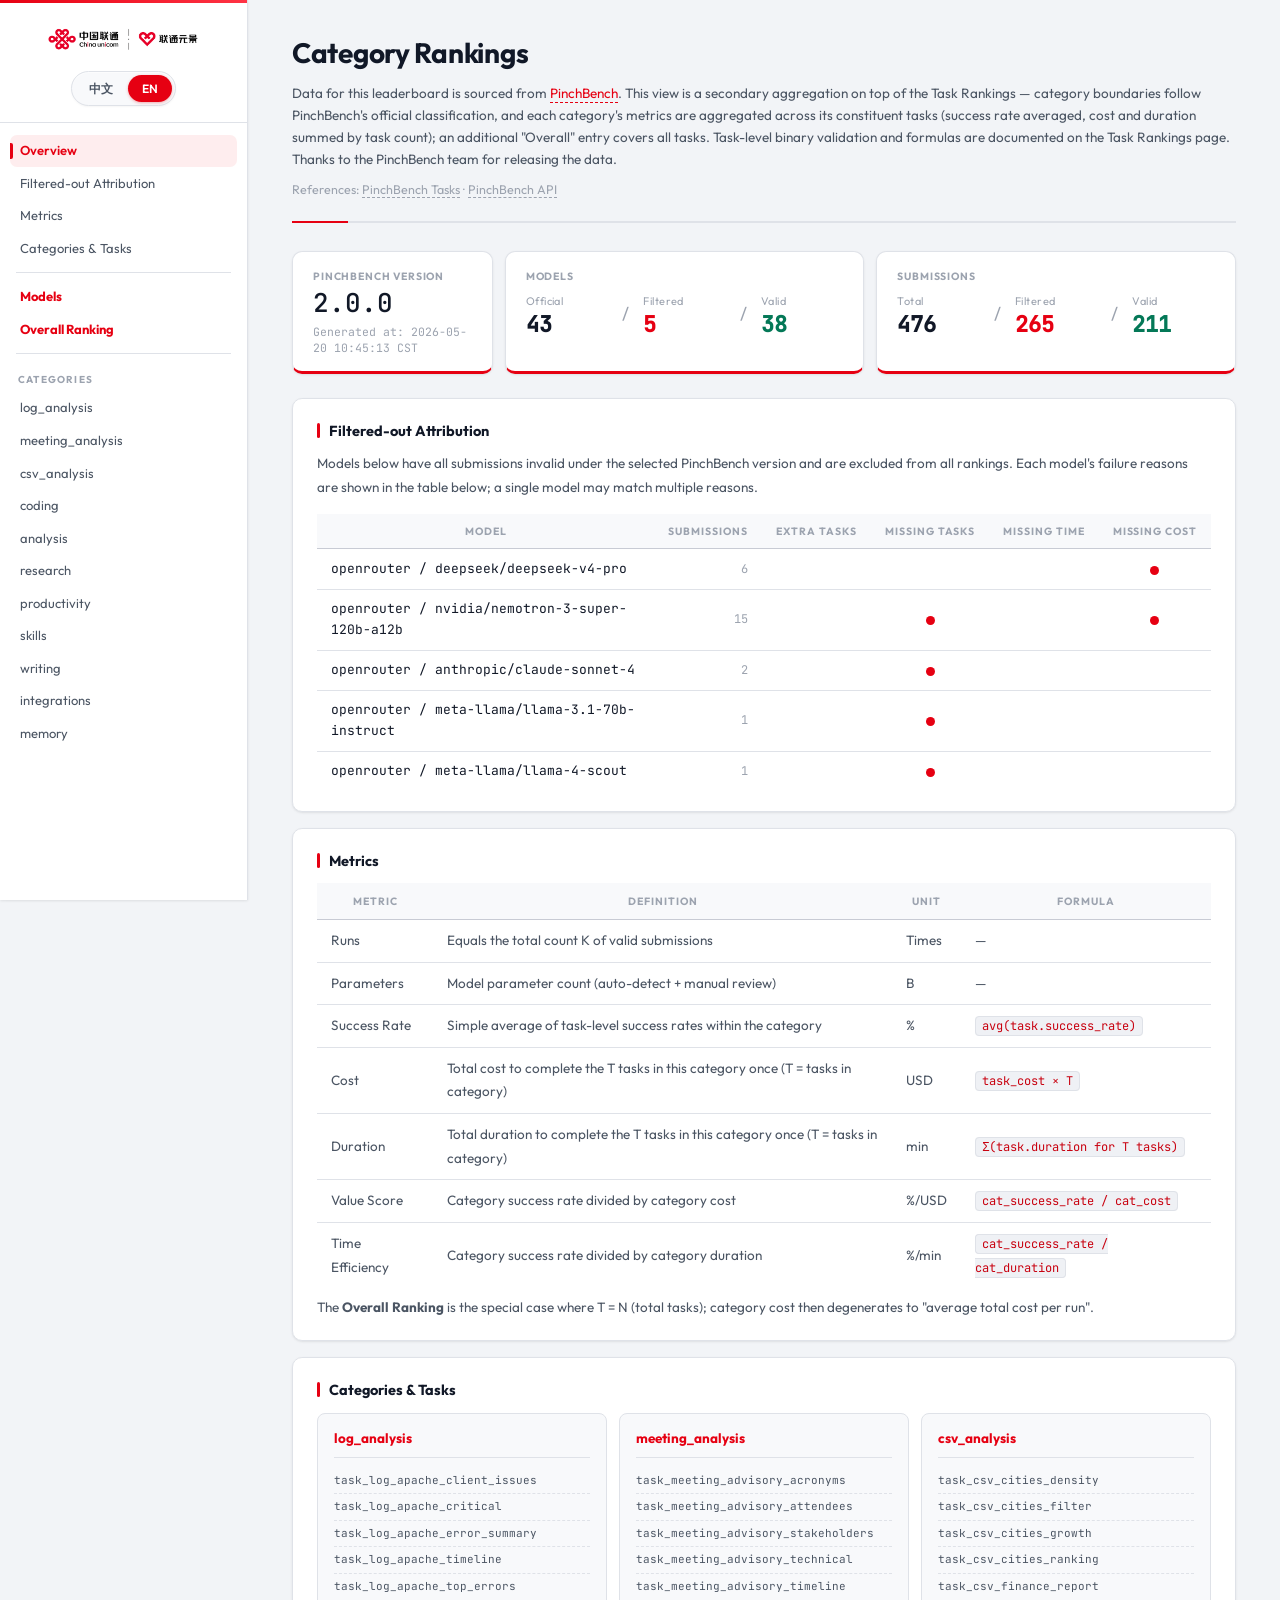
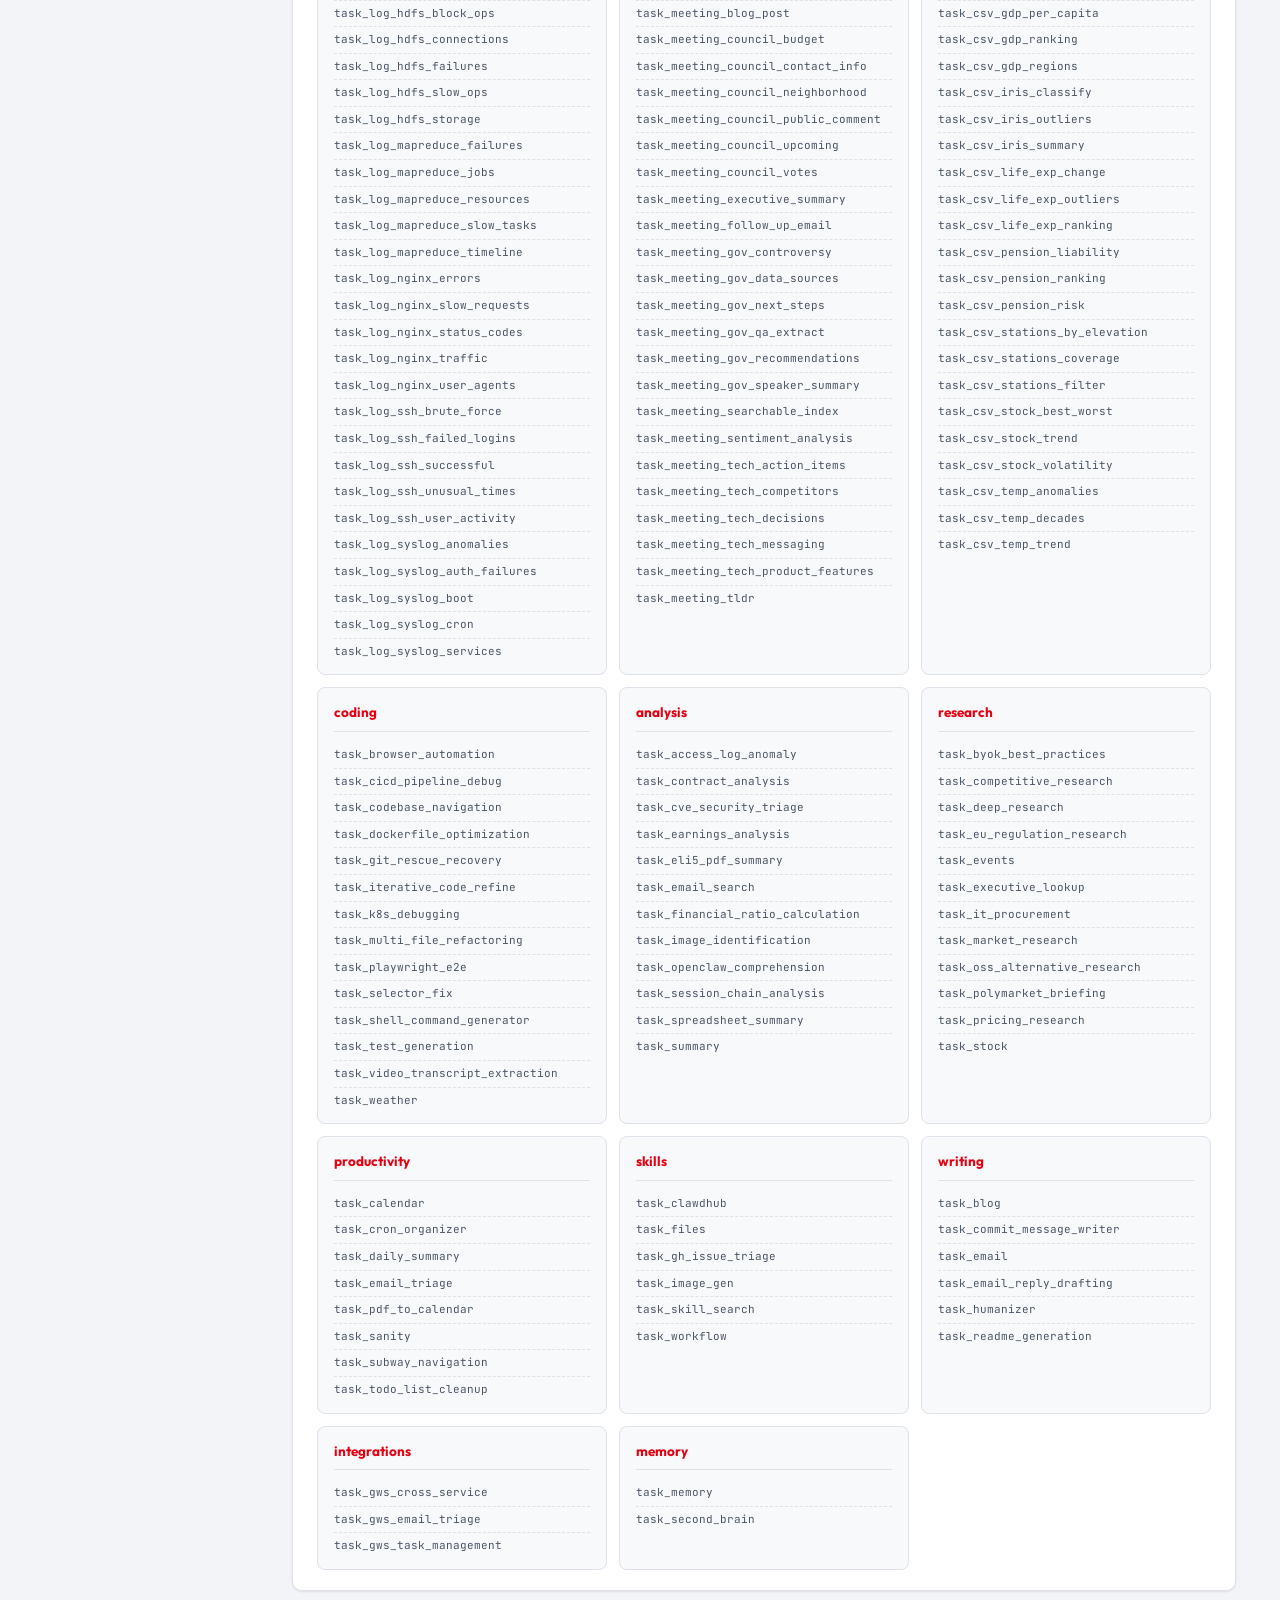
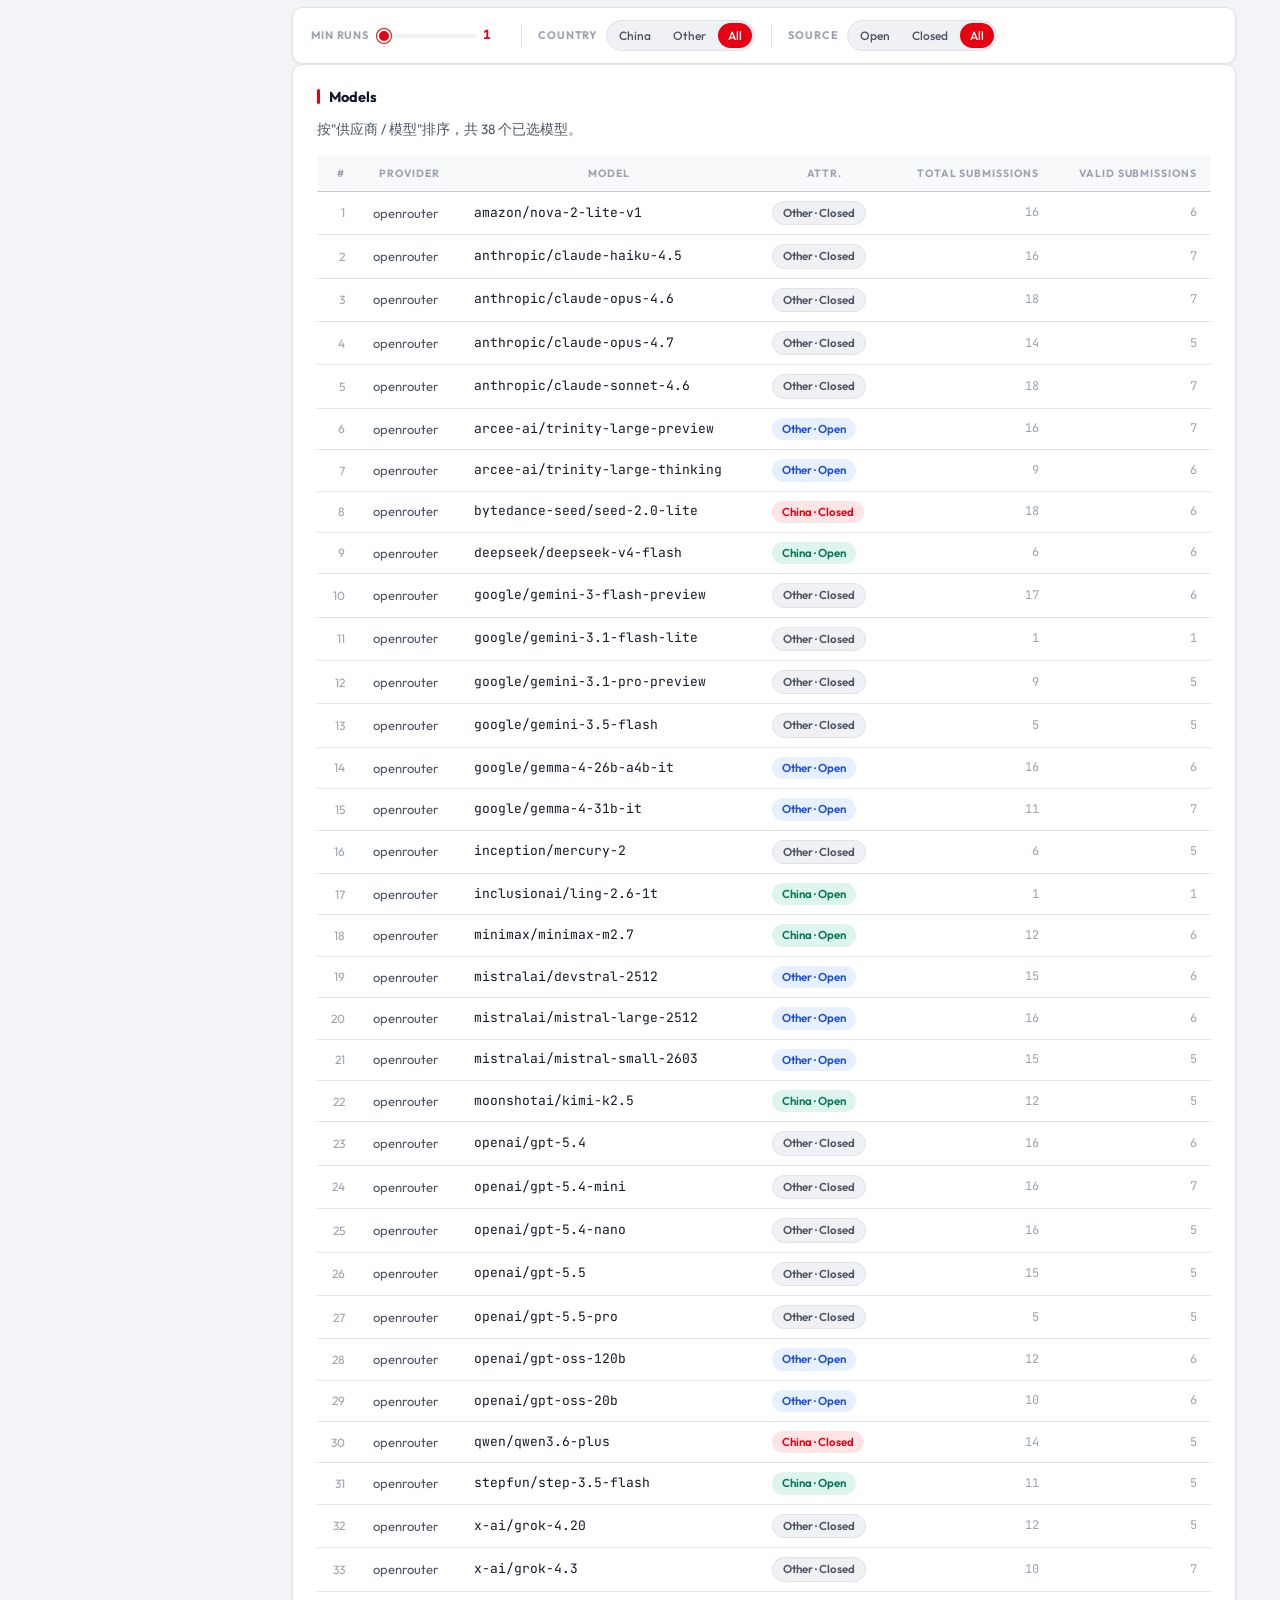
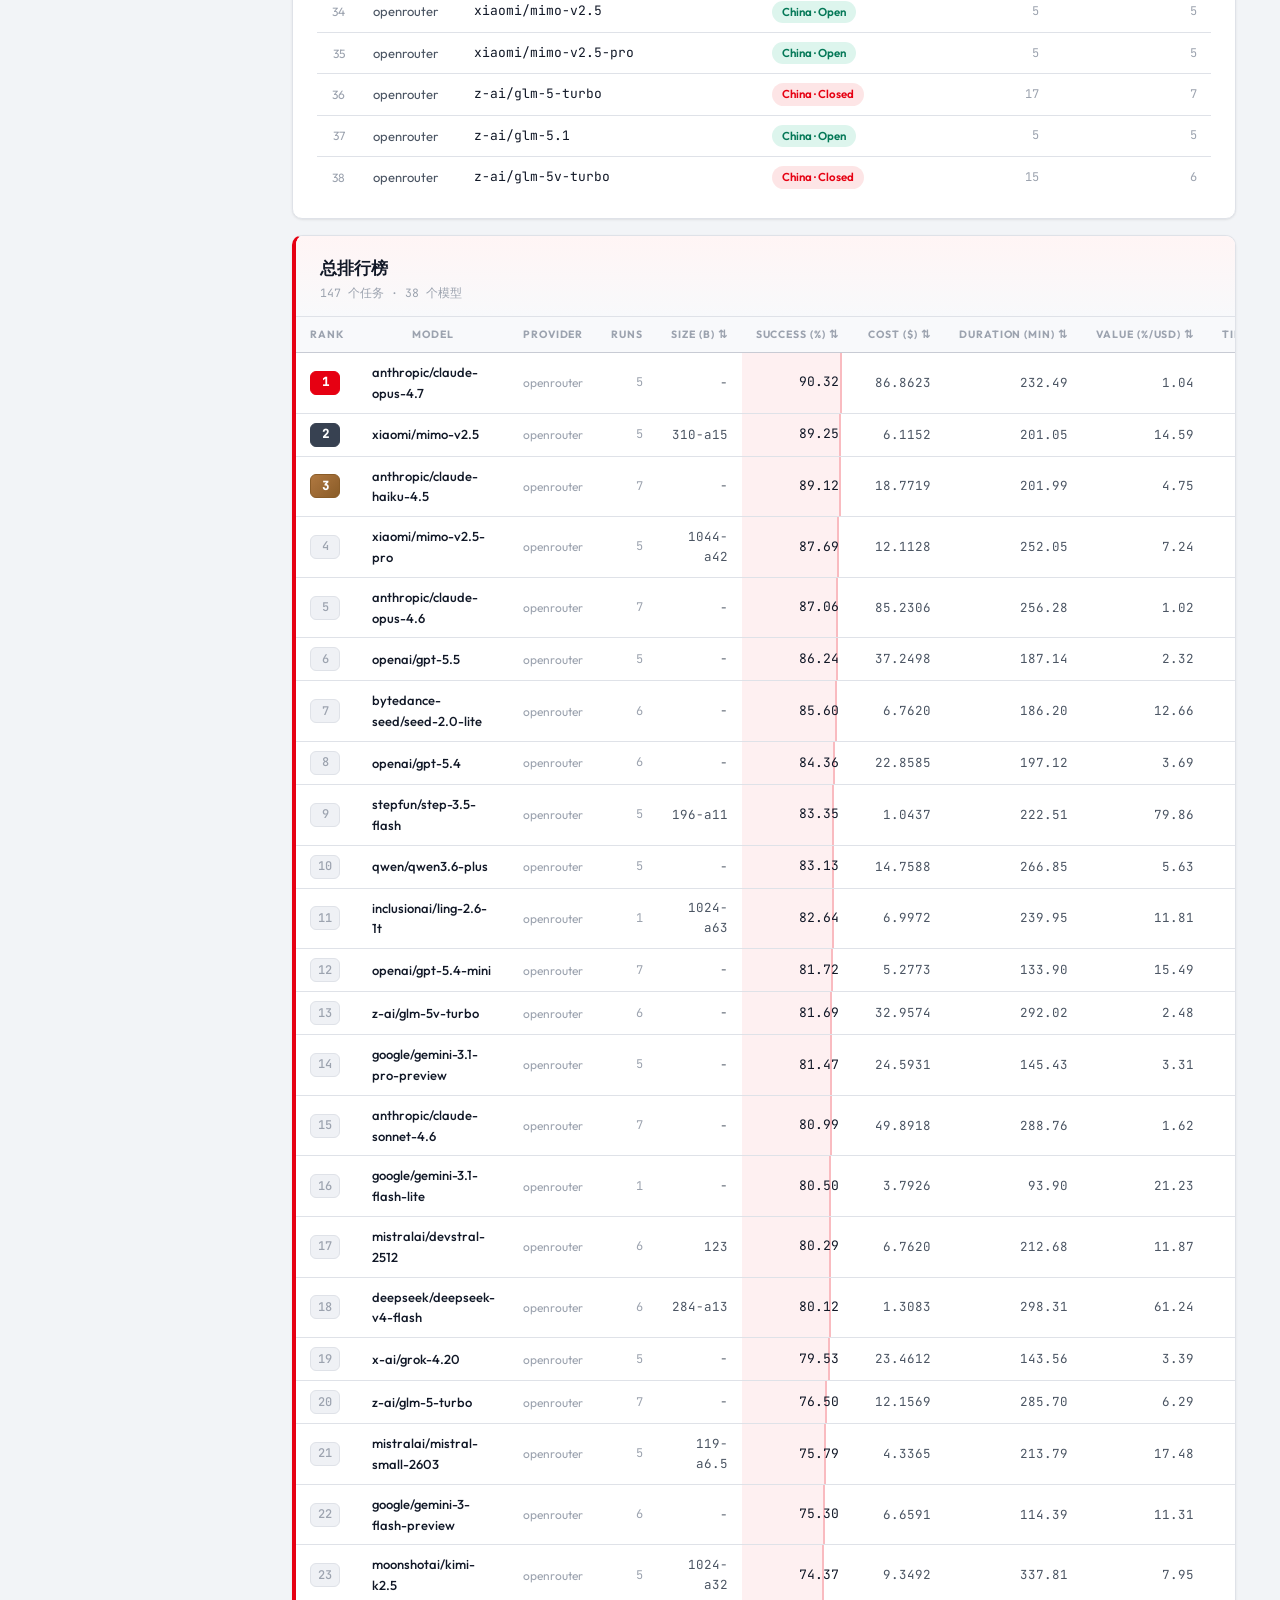
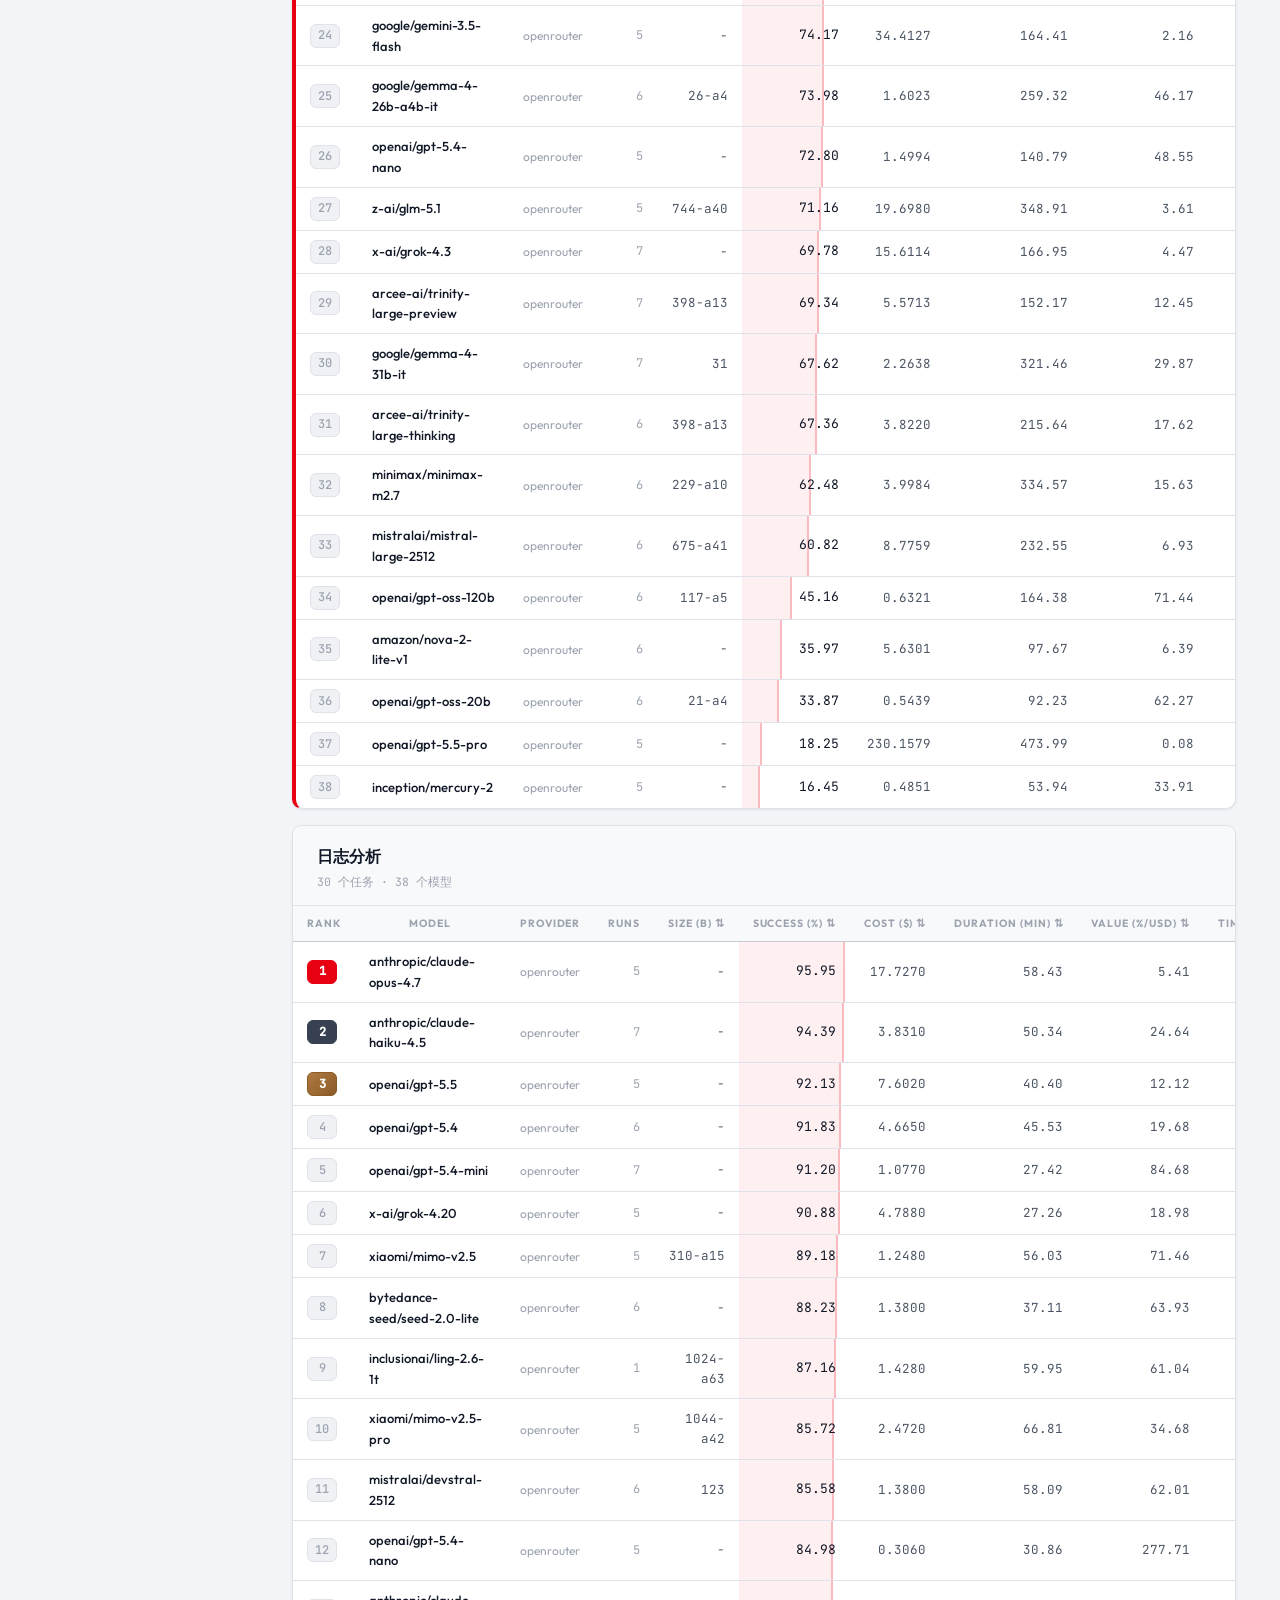
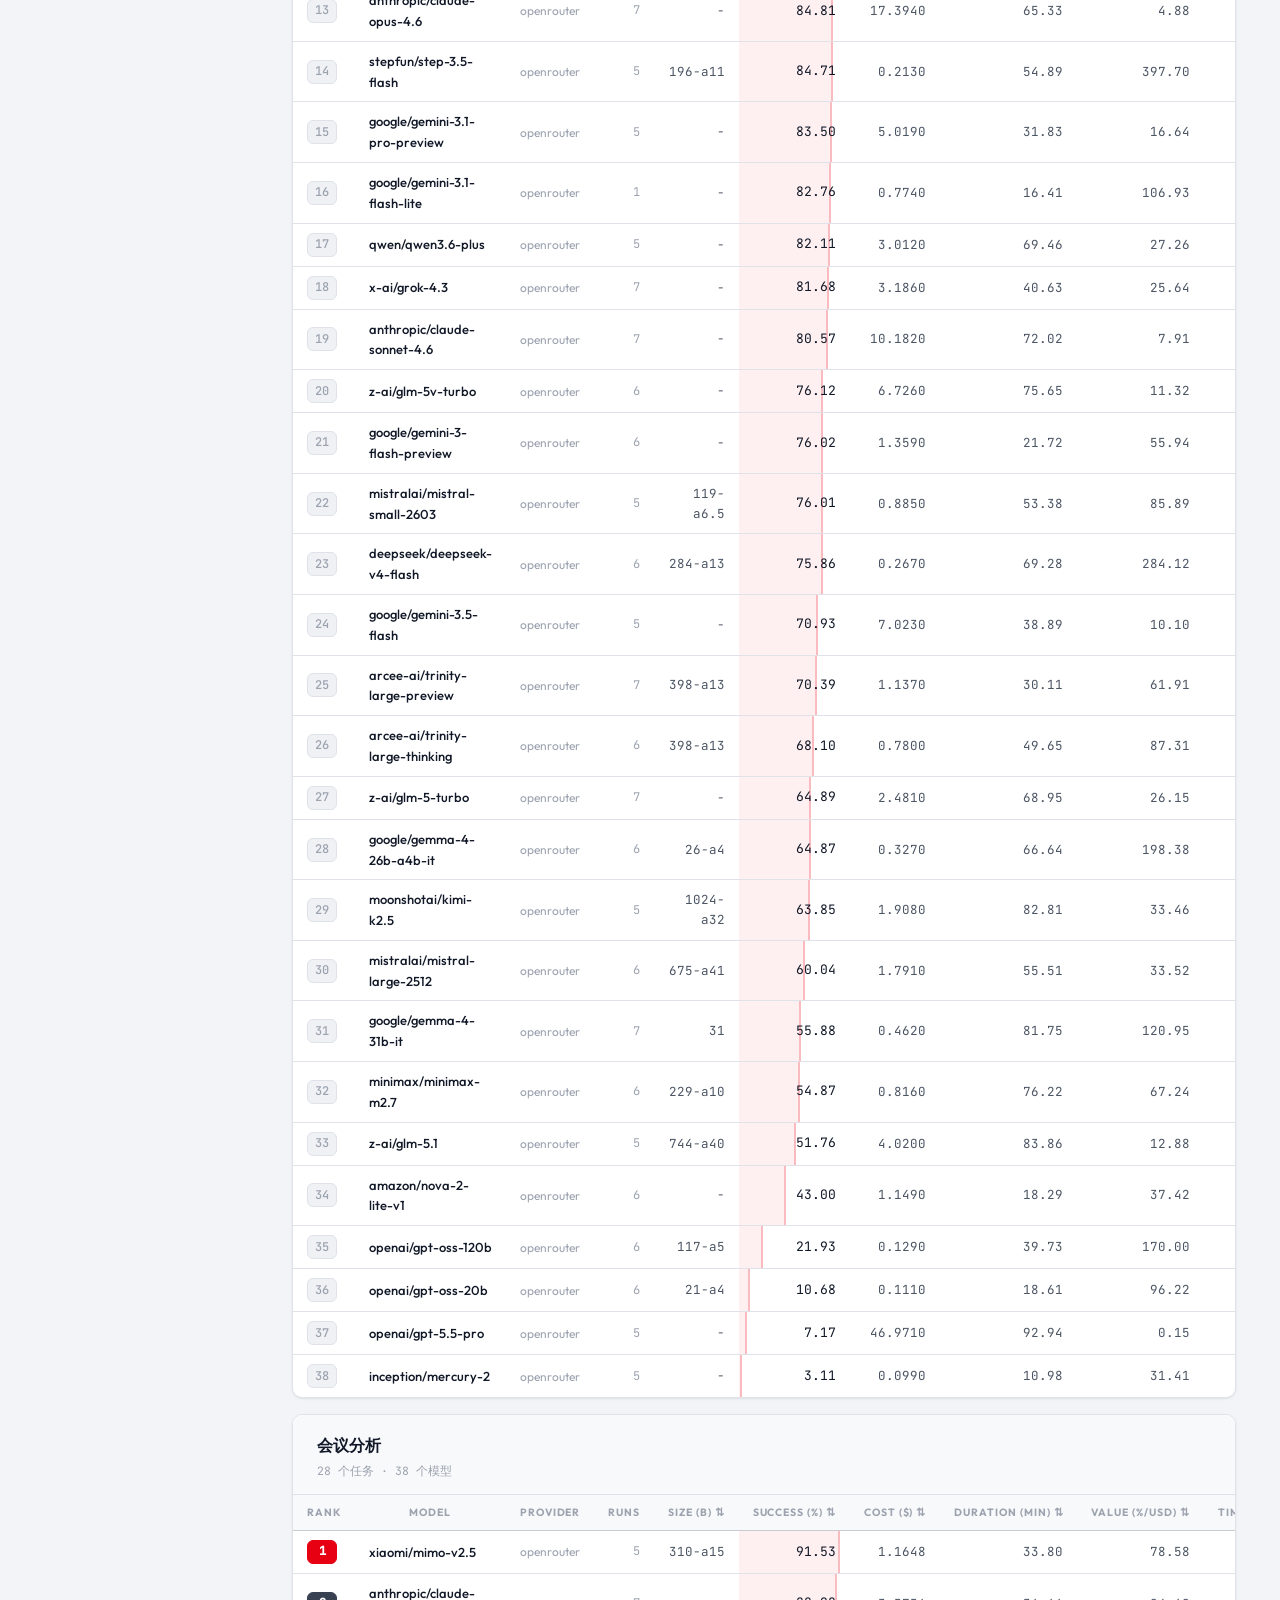
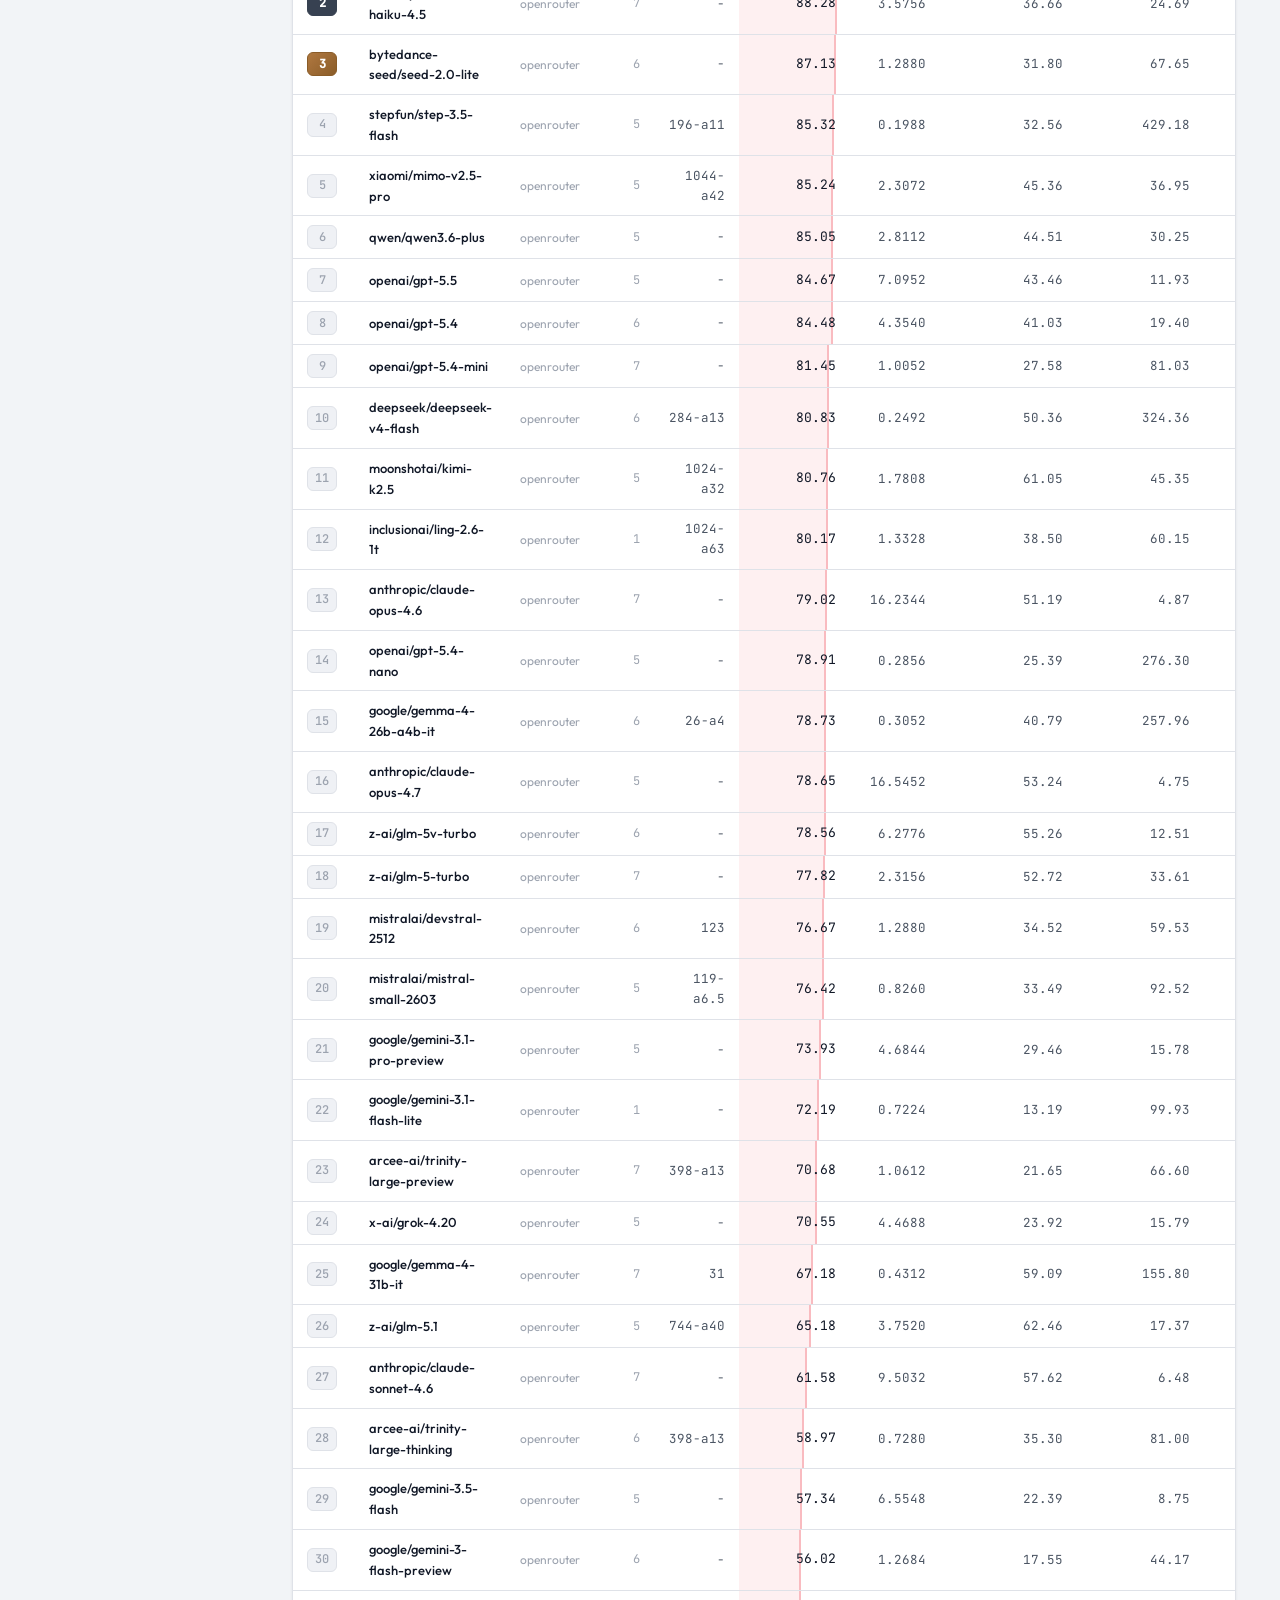
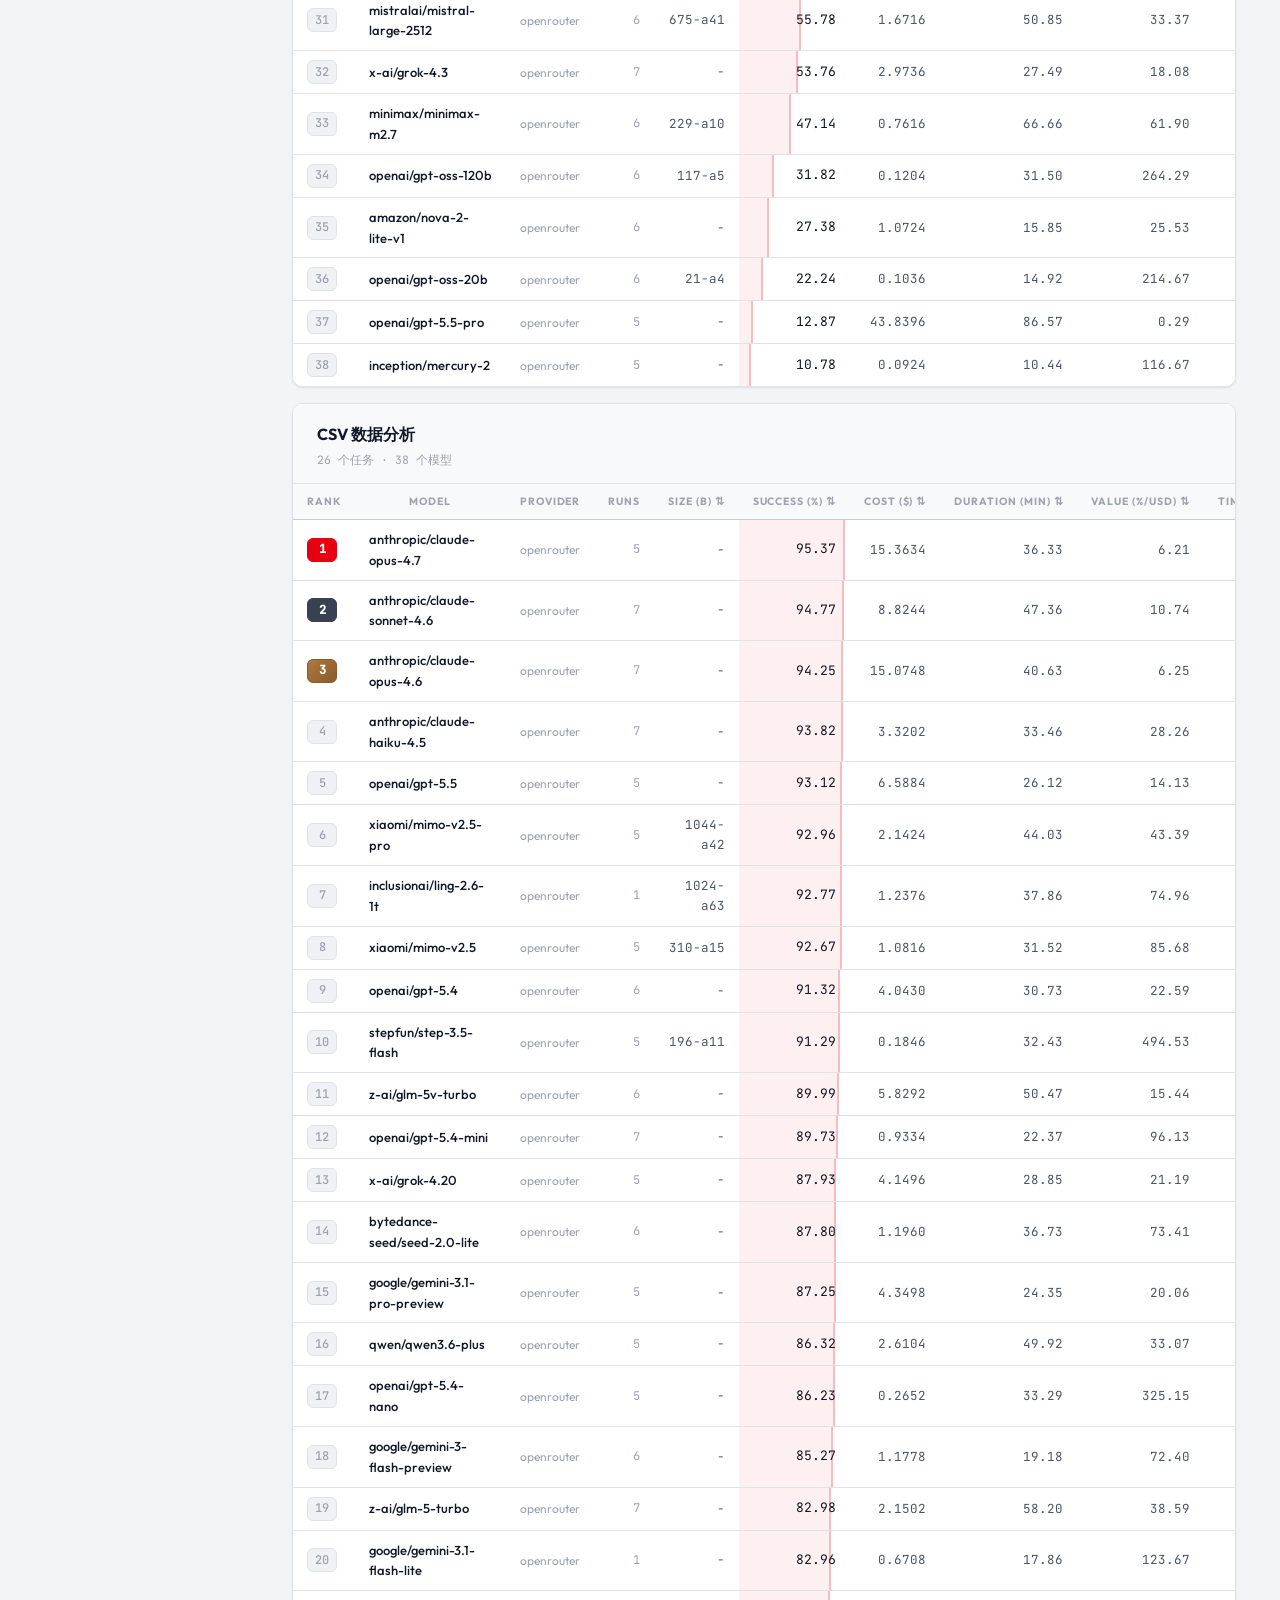
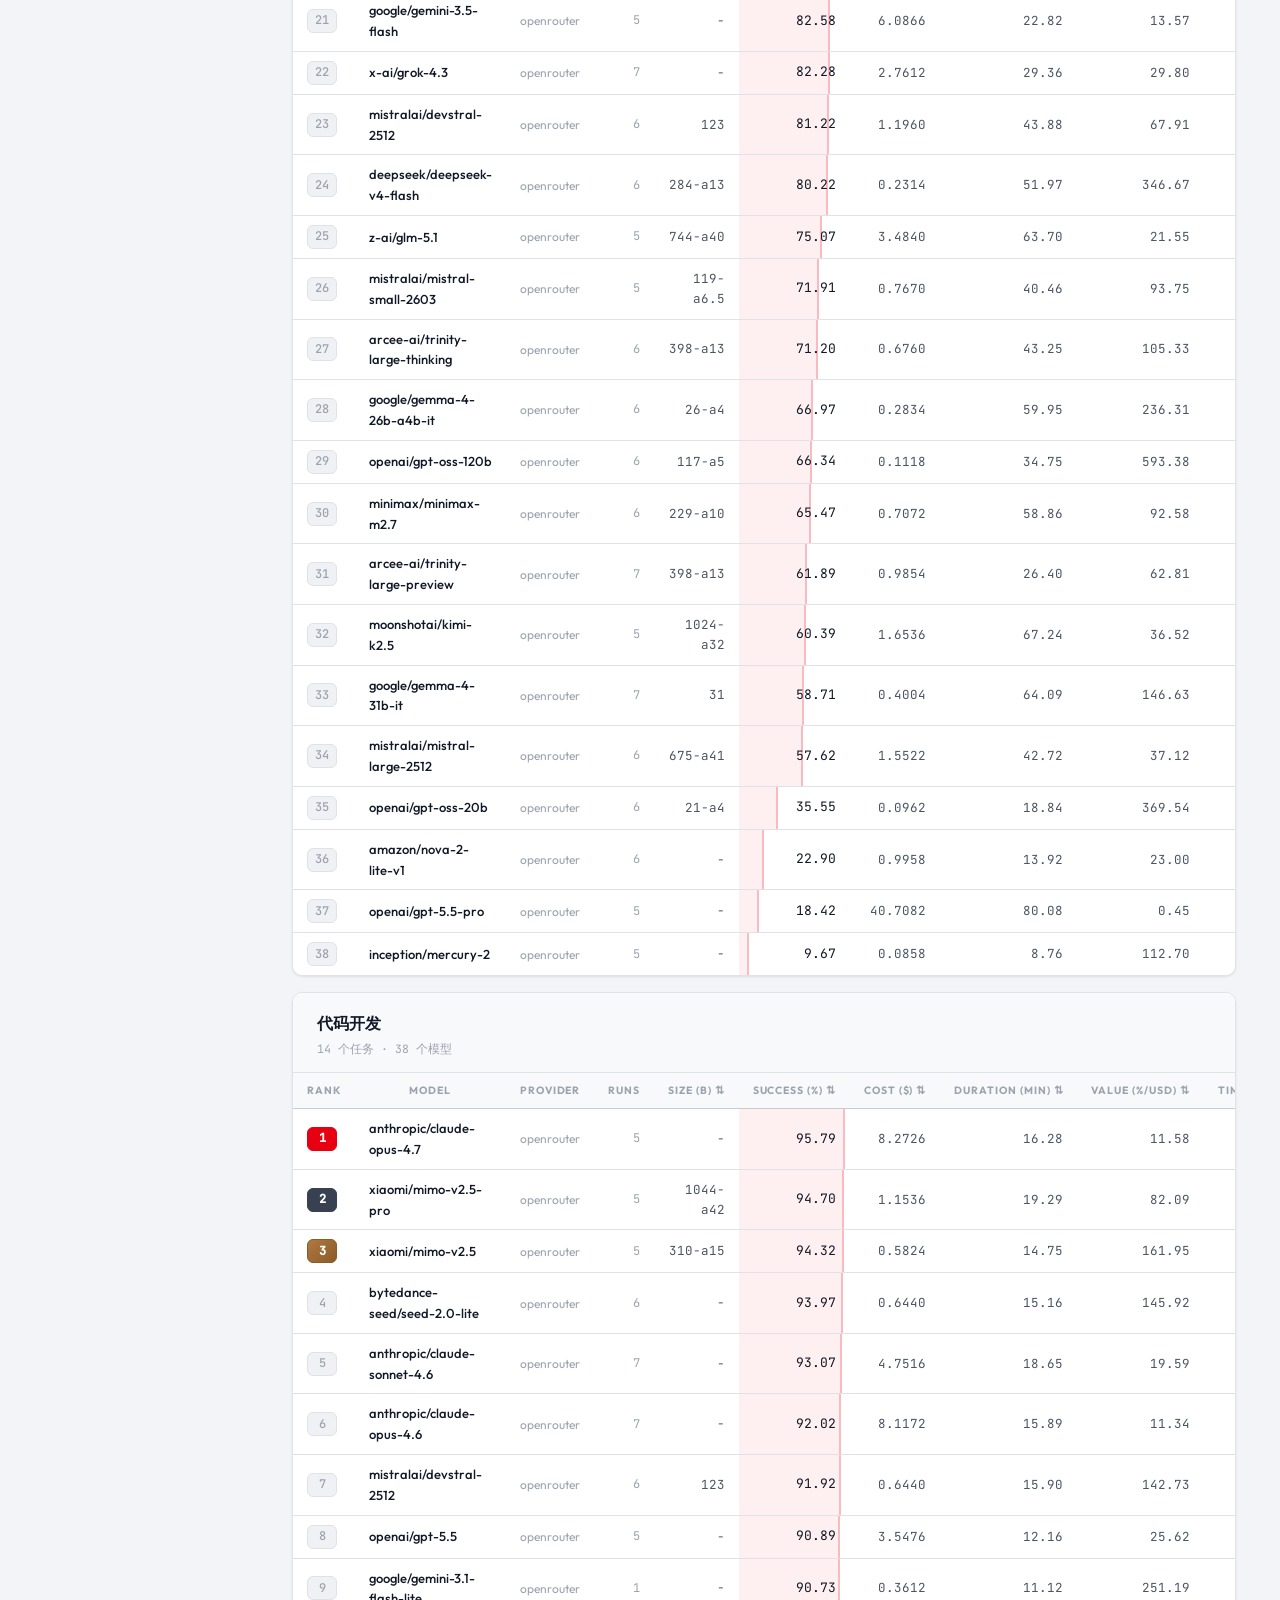
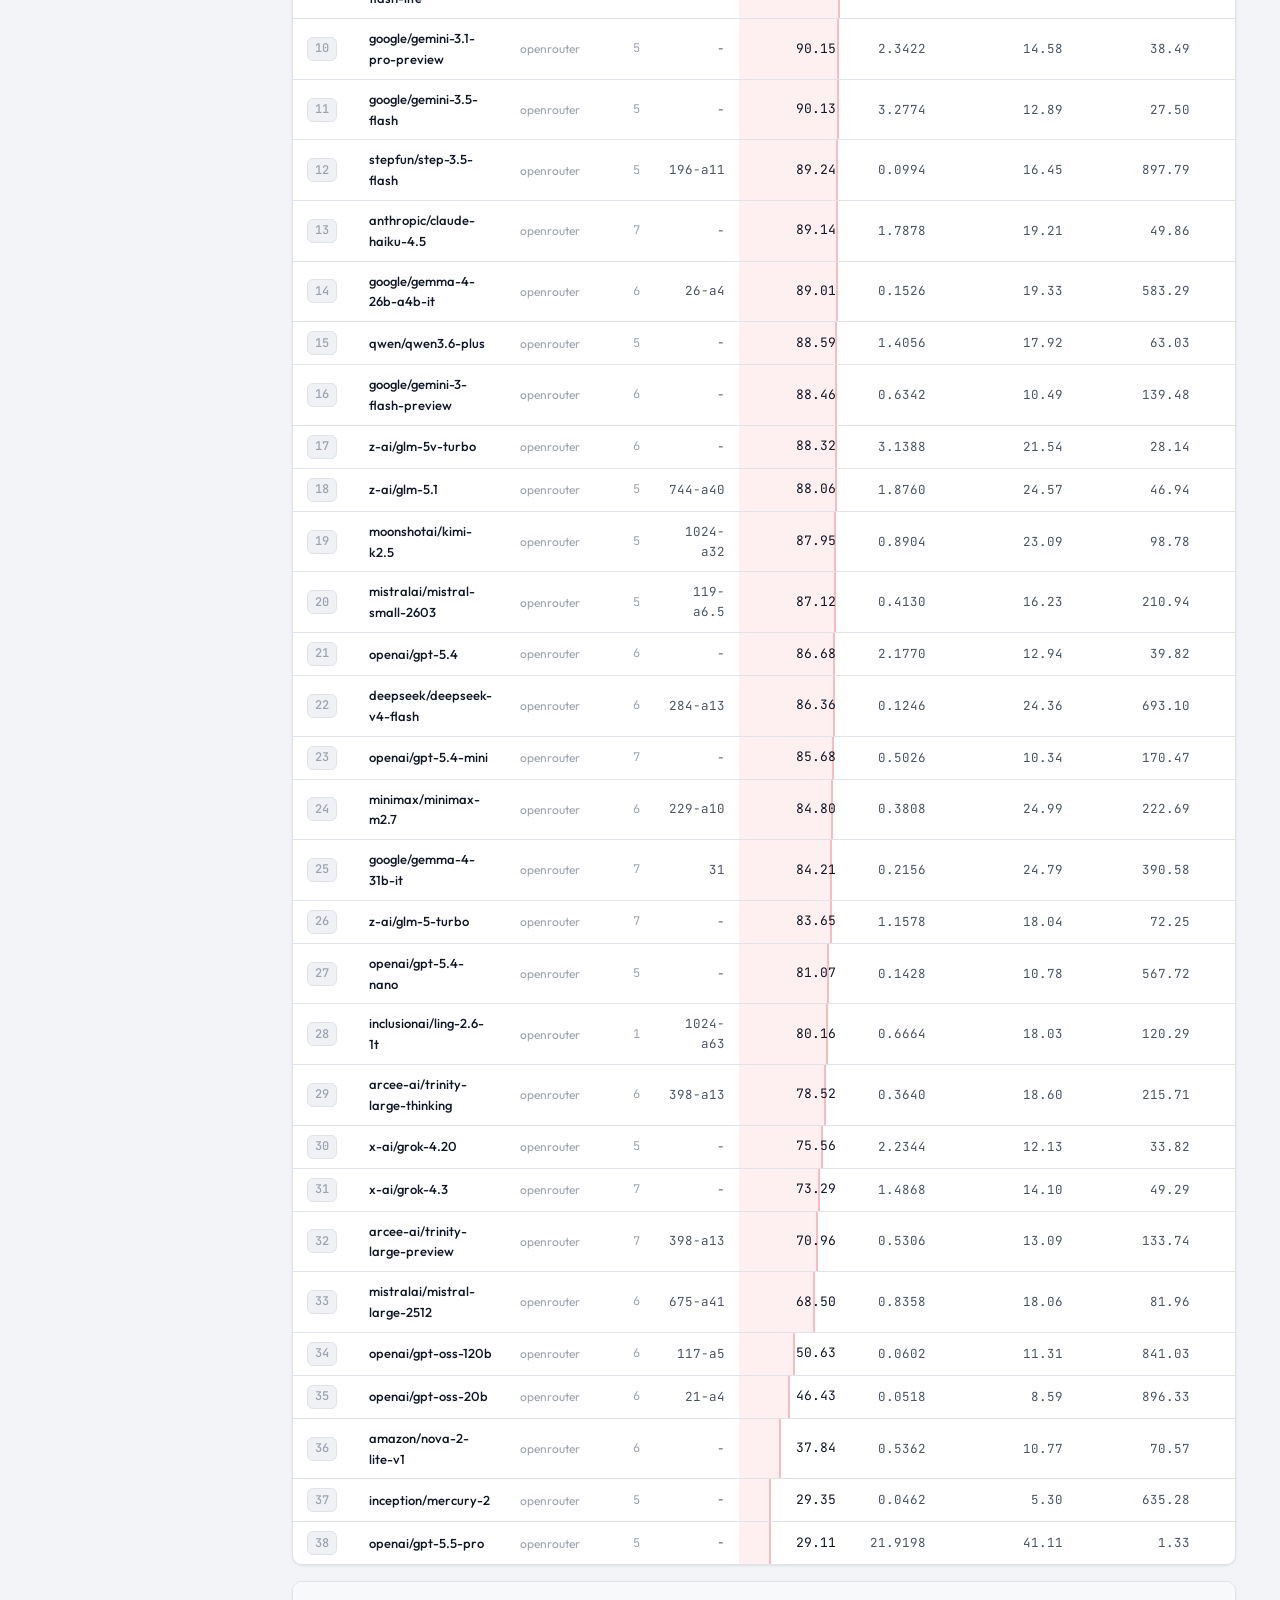
